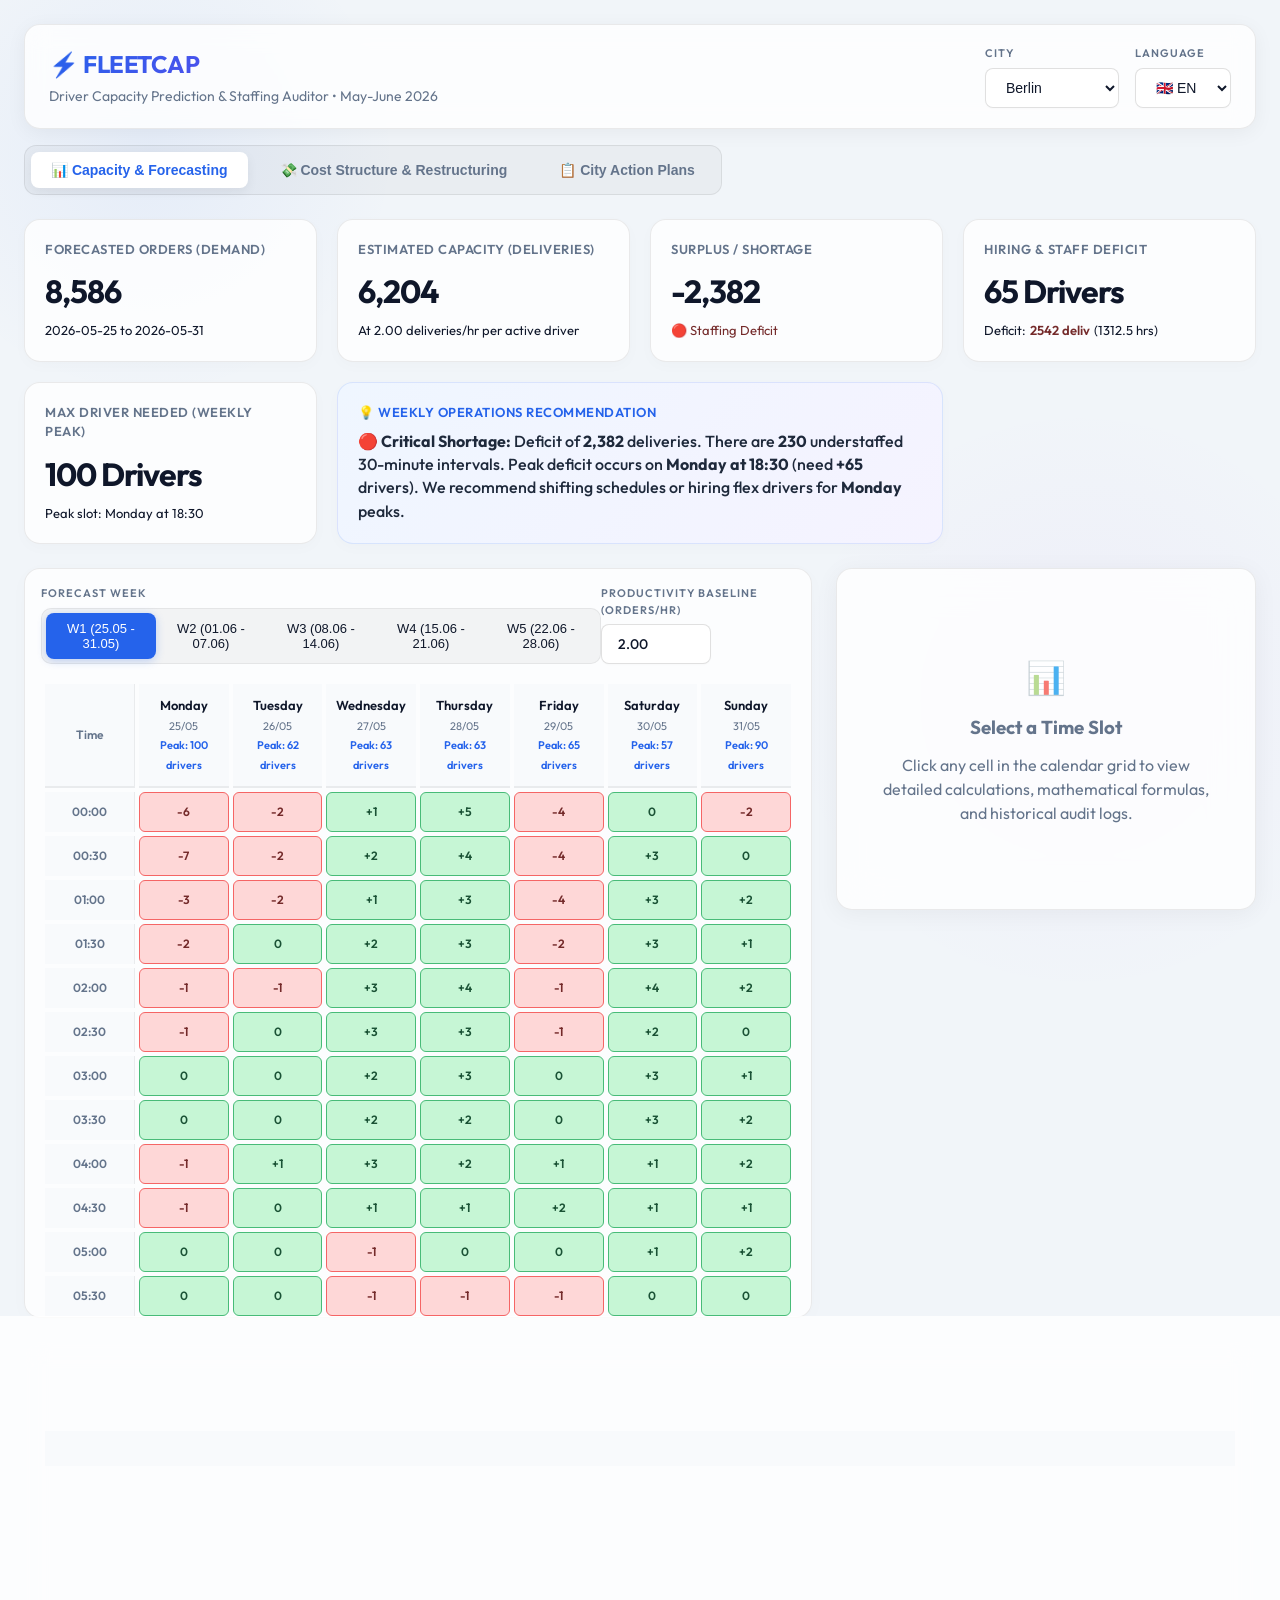
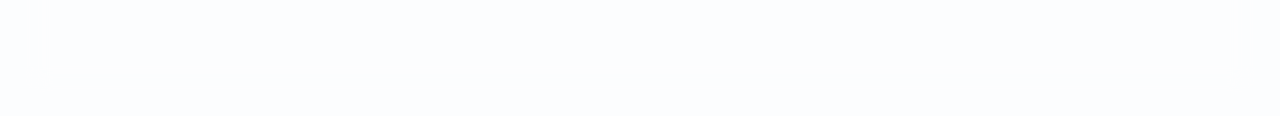
==== fleetcap.html @ 95c53f90 "Force bypass browser cache for dashboard_data.json in fleetcap" ====
<!DOCTYPE html>
<html lang="en">
<head>
  <meta charset="UTF-8">
  <meta name="viewport" content="width=device-width, initial-scale=1.0">
  <title>FLEETCAP: Driver Capacity & Cost Auditor</title>
  <!-- Google Fonts Outfit & JetBrains Mono for formulas -->
  <link rel="preconnect" href="https://fonts.googleapis.com">
  <link rel="preconnect" href="https://fonts.gstatic.com" crossorigin>
  <link href="https://fonts.googleapis.com/css2?family=JetBrains+Mono:wght@400;500&family=Outfit:wght@300;400;500;600;700&display=swap" rel="stylesheet">
  <style>
    :root {
      --bg-color: #f1f5f9;
      --card-bg: rgba(255, 255, 255, 0.8);
      --card-border: rgba(0, 0, 0, 0.08);
      --text-main: #0f172a;
      --text-muted: #64748b;
      
      /* Capacity Colors adapted for Light Mode */
      --color-green-bg: #c6f6d5;
      --color-green-border: #48bb78;
      --color-green-text: #1a5235;
      
      --color-red-bg: #fed7d7;
      --color-red-border: #f56565;
      --color-red-text: #742a2a;
      
      --accent-color: #2563eb;
      --accent-hover: #1d4ed8;
      
      --font-sans: 'Outfit', sans-serif;
      --font-mono: 'JetBrains Mono', monospace;
    }

    * {
      box-sizing: border-box;
      margin: 0;
      padding: 0;
    }

    body {
      background-color: var(--bg-color);
      color: var(--text-main);
      font-family: var(--font-sans);
      min-height: 100vh;
      overflow-x: hidden;
      padding: 24px;
      line-height: 1.5;
    }

    /* Background decorative gradients in light mode */
    .glow-bg {
      position: absolute;
      width: 500px;
      height: 500px;
      background: radial-gradient(circle, rgba(37, 99, 235, 0.06) 0%, rgba(241, 245, 249, 0) 70%);
      top: -100px;
      left: -100px;
      pointer-events: none;
      z-index: -1;
    }

    .glow-bg-right {
      position: absolute;
      width: 600px;
      height: 600px;
      background: radial-gradient(circle, rgba(147, 51, 234, 0.04) 0%, rgba(241, 245, 249, 0) 70%);
      bottom: -100px;
      right: -100px;
      pointer-events: none;
      z-index: -1;
    }

    header {
      background: var(--card-bg);
      border: 1px solid var(--card-border);
      backdrop-filter: blur(12px);
      padding: 20px 24px;
      border-radius: 16px;
      margin-bottom: 16px;
      display: flex;
      flex-wrap: wrap;
      justify-content: space-between;
      align-items: center;
      gap: 24px;
      box-shadow: 0 4px 20px rgba(0, 0, 0, 0.05);
    }

    .brand h1 {
      font-size: 24px;
      font-weight: 700;
      letter-spacing: -0.5px;
      background: linear-gradient(135deg, #2563eb 0%, #7c3aed 100%);
      -webkit-background-clip: text;
      -webkit-text-fill-color: transparent;
      display: flex;
      align-items: center;
      gap: 8px;
    }

    .brand p {
      font-size: 14px;
      color: var(--text-muted);
      margin-top: 4px;
    }

    .controls {
      display: flex;
      flex-wrap: wrap;
      align-items: center;
      gap: 16px;
    }

    .control-group {
      display: flex;
      flex-direction: column;
      gap: 6px;
    }

    .control-label {
      font-size: 11px;
      font-weight: 600;
      text-transform: uppercase;
      letter-spacing: 1px;
      color: var(--text-muted);
    }

    select, button, .toggle-container, input[type="number"] {
      background: #ffffff;
      border: 1px solid rgba(0, 0, 0, 0.12);
      color: var(--text-main);
      padding: 10px 16px;
      border-radius: 8px;
      font-size: 14px;
      font-weight: 500;
      cursor: pointer;
      outline: none;
      transition: all 0.2s ease;
      box-shadow: 0 1px 2px rgba(0, 0, 0, 0.02);
    }

    select:hover, select:focus {
      border-color: var(--accent-color);
      background: #fafafa;
    }

    /* Tab Bar styling */
    .tab-bar {
      display: flex;
      gap: 12px;
      margin-bottom: 24px;
      background: rgba(0, 0, 0, 0.03);
      padding: 6px;
      border-radius: 12px;
      border: 1px solid var(--card-border);
      width: fit-content;
    }

    .tab-btn {
      background: transparent;
      border: none;
      color: var(--text-muted);
      padding: 10px 20px;
      font-size: 14px;
      font-weight: 600;
      border-radius: 8px;
      cursor: pointer;
      transition: all 0.25s ease;
      box-shadow: none;
    }

    .tab-btn.active {
      background: #ffffff;
      color: var(--accent-color);
      box-shadow: 0 4px 12px rgba(0,0,0,0.06);
    }

    /* Warning Banner for Simulation */
    .banner {
      background: #fffbeb;
      border: 1px solid #f59e0b;
      color: #b45309;
      padding: 16px;
      border-radius: 12px;
      margin-bottom: 24px;
      display: none;
      align-items: center;
      gap: 12px;
      font-size: 14px;
      box-shadow: 0 2px 8px rgba(245, 158, 11, 0.05);
    }

    /* Tab Contents */
    .tab-content {
      display: none;
      animation: fadeIn 0.4s ease;
    }

    .tab-content.active {
      display: block;
    }

    @keyframes fadeIn {
      from { opacity: 0; transform: translateY(6px); }
      to { opacity: 1; transform: translateY(0); }
    }

    /* Metrics Grid */
    .metrics-grid {
      display: grid;
      grid-template-columns: repeat(auto-fit, minmax(240px, 1fr));
      gap: 20px;
      margin-bottom: 24px;
    }

    .metric-card {
      background: var(--card-bg);
      border: 1px solid var(--card-border);
      border-radius: 16px;
      padding: 20px;
      box-shadow: 0 4px 15px rgba(0, 0, 0, 0.02);
      transition: transform 0.2s ease, box-shadow 0.2s ease;
    }

    .metric-card:hover {
      transform: translateY(-2px);
      box-shadow: 0 6px 20px rgba(0, 0, 0, 0.04);
    }

    .metric-header {
      font-size: 13px;
      font-weight: 600;
      color: var(--text-muted);
      text-transform: uppercase;
      letter-spacing: 0.5px;
      margin-bottom: 8px;
    }

    .metric-value {
      font-size: 32px;
      font-weight: 700;
      letter-spacing: -1px;
    }

    .metric-sub {
      font-size: 13px;
      margin-top: 6px;
      display: flex;
      align-items: center;
      gap: 4px;
    }

    .metric-sub.positive { color: var(--color-green-text); }
    .metric-sub.negative { color: var(--color-red-text); }
    .metric-sub.warning { color: #d97706; }

    .progress-bar-container {
      width: 100%;
      height: 6px;
      background: rgba(0, 0, 0, 0.06);
      border-radius: 3px;
      margin-top: 10px;
      overflow: hidden;
    }

    .progress-bar {
      height: 100%;
      background: var(--accent-color);
      border-radius: 3px;
      width: 0%;
      transition: width 0.4s ease;
    }

    /* Recommendation Card styling */
    .recommendation-card {
      grid-column: span 2;
      background: linear-gradient(135deg, #eff6ff 0%, #f5f3ff 100%);
      border: 1px solid rgba(37, 99, 235, 0.12);
    }

    @media (max-width: 1024px) {
      .recommendation-card {
        grid-column: span 1;
      }
    }

    /* Dashboard Layout */
    .dashboard-container {
      display: flex;
      gap: 24px;
      position: relative;
    }

    .grid-container {
      flex: 1;
      background: var(--card-bg);
      border: 1px solid var(--card-border);
      border-radius: 16px;
      padding: 16px;
      box-shadow: 0 4px 20px rgba(0, 0, 0, 0.02);
      max-height: 750px;
      overflow: auto;
      position: relative;
    }

    table {
      width: 100%;
      border-collapse: separate;
      border-spacing: 4px;
      table-layout: fixed;
    }

    th {
      background: #f8fafc;
      color: var(--text-main);
      font-weight: 600;
      font-size: 13px;
      padding: 12px 6px;
      text-align: center;
      position: sticky;
      top: 0;
      z-index: 10;
      border-bottom: 2px solid rgba(0, 0, 0, 0.06);
    }

    th.time-header, td.time-cell {
      position: sticky;
      left: 0;
      background: #f8fafc;
      width: 90px;
      z-index: 5;
      text-align: center;
      font-weight: 600;
      font-size: 12px;
      color: var(--text-muted);
      border-right: 1px solid rgba(0, 0, 0, 0.06);
    }

    th.time-header {
      z-index: 11;
    }

    td {
      padding: 0;
      height: 40px;
    }

    .slot-cell {
      width: 100%;
      height: 100%;
      border-radius: 6px;
      display: flex;
      align-items: center;
      justify-content: center;
      font-size: 12px;
      font-weight: 600;
      cursor: pointer;
      transition: all 0.15s ease;
      border: 1px solid transparent;
      user-select: none;
    }

    .slot-cell.sufficient {
      background-color: var(--color-green-bg);
      border-color: var(--color-green-border);
      color: var(--color-green-text);
    }

    .slot-cell.insufficient {
      background-color: var(--color-red-bg);
      border-color: var(--color-red-border);
      color: var(--color-red-text);
    }

    .slot-cell:hover {
      filter: contrast(1.1) brightness(0.98);
      transform: scale(1.03);
      box-shadow: 0 4px 10px rgba(0, 0, 0, 0.06);
      z-index: 2;
    }

    .slot-cell.active-cell {
      border: 2px solid #0f172a !important;
      box-shadow: 0 0 12px rgba(15, 23, 42, 0.25);
    }

    /* Sliding Panel (Drawer) */
    .auditor-panel {
      width: 420px;
      background: var(--card-bg);
      border: 1px solid var(--card-border);
      backdrop-filter: blur(20px);
      border-radius: 16px;
      padding: 24px;
      box-shadow: 0 4px 25px rgba(0, 0, 0, 0.05);
      position: sticky;
      top: 0;
      height: fit-content;
      max-height: 750px;
      overflow-y: auto;
      display: flex;
      flex-direction: column;
      gap: 20px;
      transform: translateX(0);
      transition: all 0.3s cubic-bezier(0.16, 1, 0.3, 1);
    }

    .auditor-panel.closed {
      display: none;
    }

    .panel-header {
      display: flex;
      justify-content: space-between;
      align-items: center;
      border-bottom: 1px solid rgba(0, 0, 0, 0.08);
      padding-bottom: 16px;
    }

    .panel-header h2 {
      font-size: 18px;
      font-weight: 700;
    }

    .close-panel-btn {
      background: transparent;
      border: none;
      color: var(--text-muted);
      cursor: pointer;
      font-size: 20px;
      line-height: 1;
      padding: 4px;
      border-radius: 4px;
      transition: color 0.2s;
    }

    .close-panel-btn:hover {
      color: var(--text-main);
    }

    .panel-section-title {
      font-size: 11px;
      font-weight: 700;
      text-transform: uppercase;
      letter-spacing: 1px;
      color: var(--text-muted);
      margin-bottom: 10px;
    }

    .detail-row {
      display: flex;
      justify-content: space-between;
      padding: 8px 0;
      border-bottom: 1px dashed rgba(0, 0, 0, 0.06);
      font-size: 14px;
    }

    .detail-row:last-child {
      border-bottom: none;
    }

    .detail-label {
      color: var(--text-muted);
    }

    .detail-val {
      font-weight: 500;
    }

    .detail-val.highlight {
      font-weight: 600;
    }

    .detail-val.green { color: var(--color-green-text); }
    .detail-val.red { color: var(--color-red-text); }

    /* Math Box styling */
    .math-box {
      background: #f8fafc;
      border: 1px solid rgba(0, 0, 0, 0.08);
      border-radius: 10px;
      padding: 16px;
      font-family: var(--font-mono);
      font-size: 12px;
      line-height: 1.6;
      color: var(--text-main);
    }

    .math-formula {
      color: #0284c7;
      font-weight: 600;
      margin-bottom: 6px;
      border-bottom: 1px solid rgba(0, 0, 0, 0.08);
      padding-bottom: 4px;
    }

    .math-step {
      color: var(--text-muted);
      margin-top: 4px;
    }

    .math-result {
      color: #e11d48;
      font-weight: 600;
      margin-top: 8px;
    }

    .math-result.sufficient-result {
      color: #166534;
    }

    .explanation-box {
      font-size: 13.5px;
      background: rgba(37, 99, 235, 0.04);
      border-left: 3px solid var(--accent-color);
      padding: 12px;
      border-radius: 0 8px 8px 0;
      color: #1e293b;
    }

    .placeholder-panel {
      text-align: center;
      padding: 60px 20px;
      color: var(--text-muted);
      display: flex;
      flex-direction: column;
      align-items: center;
      gap: 12px;
    }

    .placeholder-icon {
      font-size: 32px;
      opacity: 0.7;
    }

    /* Week Selector Styling */
    .week-selector {
      display: flex;
      background: rgba(0, 0, 0, 0.04);
      padding: 4px;
      border-radius: 10px;
      border: 1px solid rgba(0, 0, 0, 0.06);
    }

    .week-btn {
      background: transparent;
      border: none;
      padding: 8px 14px;
      font-size: 13px;
      font-weight: 500;
      border-radius: 8px;
      box-shadow: none;
      transition: all 0.2s ease;
    }

    .week-btn.active {
      background: var(--accent-color);
      color: white;
      box-shadow: 0 2px 8px rgba(37, 99, 235, 0.25);
    }

    .week-btn:hover:not(.active) {
      background: rgba(0, 0, 0, 0.03);
    }

    /* COST TAB LAYOUT & STYLES */
    .cost-tab-layout {
      display: grid;
      grid-template-columns: 320px 1fr;
      gap: 24px;
      align-items: start;
    }

    .cost-sidebar {
      background: var(--card-bg);
      border: 1px solid var(--card-border);
      border-radius: 16px;
      padding: 24px;
      box-shadow: 0 4px 15px rgba(0,0,0,0.02);
      display: flex;
      flex-direction: column;
      gap: 20px;
    }

    .cost-main {
      display: flex;
      flex-direction: column;
      gap: 24px;
    }

    .sim-form-group {
      display: flex;
      flex-direction: column;
      gap: 8px;
    }

    .sim-form-group label {
      font-size: 12px;
      font-weight: 600;
      color: var(--text-muted);
      text-transform: uppercase;
      letter-spacing: 0.5px;
    }

    .sim-form-group select, .sim-form-group input {
      width: 100%;
    }

    /* Cost bars graphic styling */
    .cost-chart-container {
      background: var(--card-bg);
      border: 1px solid var(--card-border);
      border-radius: 16px;
      padding: 24px;
      box-shadow: 0 4px 15px rgba(0,0,0,0.02);
    }

    .cost-chart-title {
      font-size: 16px;
      font-weight: 700;
      margin-bottom: 20px;
      display: flex;
      justify-content: space-between;
      align-items: center;
    }

    .cost-bar-row {
      margin-bottom: 16px;
    }

    .cost-bar-row:last-child {
      margin-bottom: 0;
    }

    .cost-bar-labels {
      display: flex;
      justify-content: space-between;
      font-size: 13.5px;
      margin-bottom: 6px;
    }

    .cost-bar-name {
      font-weight: 600;
    }

    .cost-bar-val {
      font-family: var(--font-mono);
      font-weight: 500;
    }

    .cost-bar-track {
      height: 20px;
      background: rgba(0, 0, 0, 0.05);
      border-radius: 10px;
      overflow: hidden;
      position: relative;
    }

    .cost-bar-fill {
      height: 100%;
      border-radius: 10px;
      transition: width 0.6s cubic-bezier(0.16, 1, 0.3, 1);
    }

    .cost-bar-fill.compliant {
      background: linear-gradient(90deg, #48bb78 0%, #38a169 100%);
    }

    .cost-bar-fill.exceeds {
      background: linear-gradient(90deg, #f56565 0%, #e53e3e 100%);
    }

    .cost-limit-marker {
      position: absolute;
      top: 0;
      bottom: 0;
      width: 2px;
      background: #0f172a;
      z-index: 2;
    }

    .cost-limit-label {
      position: absolute;
      top: -18px;
      font-size: 10px;
      font-weight: 700;
      color: #0f172a;
      transform: translateX(-50%);
    }

    /* Restructuring checklist */
    .checklist-container {
      background: var(--card-bg);
      border: 1px solid var(--card-border);
      border-radius: 16px;
      padding: 24px;
      box-shadow: 0 4px 15px rgba(0,0,0,0.02);
    }

    .checklist-title {
      font-size: 16px;
      font-weight: 700;
      margin-bottom: 16px;
    }

    .checklist-item {
      display: flex;
      align-items: flex-start;
      gap: 12px;
      margin-bottom: 12px;
      font-size: 14px;
    }

    .checklist-item:last-child {
      margin-bottom: 0;
    }

    .checklist-checkbox {
      margin-top: 4px;
      min-width: 16px;
      min-height: 16px;
      accent-color: var(--accent-color);
    }

    .checklist-text {
      color: #1e293b;
    }

    /* Hierarchy Table in Cost view */
    .hierarchy-card {
      background: var(--card-bg);
      border: 1px solid var(--card-border);
      border-radius: 16px;
      padding: 24px;
      box-shadow: 0 4px 15px rgba(0,0,0,0.02);
    }

    .hierarchy-table {
      width: 100%;
      border-spacing: 0;
      margin-top: 12px;
    }

    .hierarchy-table th {
      text-align: left;
      padding: 8px 12px;
      font-size: 11px;
      text-transform: uppercase;
      letter-spacing: 0.5px;
    }

    .hierarchy-table td {
      padding: 10px 12px;
      font-size: 13.5px;
      border-bottom: 1px solid rgba(0,0,0,0.05);
      height: auto;
    }

    .hierarchy-table tr:last-child td {
      border-bottom: none;
    }

    .status-badge {
      display: inline-block;
      padding: 2px 8px;
      border-radius: 4px;
      font-size: 11px;
      font-weight: 600;
    }

    .status-badge.green {
      background: #c6f6d5;
      color: #1a5235;
    }

    .status-badge.red {
      background: #fed7d7;
      color: #742a2a;
    }

    .status-badge.orange {
      background: #feebc8;
      color: #744210;
    }

    /* Scrollbar */
    ::-webkit-scrollbar {
      width: 8px;
      height: 8px;
    }

    ::-webkit-scrollbar-track {
      background: var(--bg-color);
    }

    ::-webkit-scrollbar-thumb {
      background: rgba(0, 0, 0, 0.12);
      border-radius: 4px;
    }

    ::-webkit-scrollbar-thumb:hover {
      background: rgba(0, 0, 0, 0.2);
    }

    .sim-input-row {
      display: flex;
      justify-content: space-between;
      align-items: center;
      gap: 8px;
      margin-top: 6px;
    }
    .sim-input-row span {
      font-size: 13px;
      color: var(--text-muted);
      font-weight: 500;
    }
    .sim-input-row input[type="number"] {
      background: #ffffff;
      border: 1px solid rgba(0, 0, 0, 0.12);
      color: var(--text-main);
      padding: 6px 10px;
      border-radius: 6px;
      font-size: 13px;
      font-weight: 500;
      outline: none;
      box-shadow: 0 1px 2px rgba(0, 0, 0, 0.02);
      transition: border-color 0.2s ease;
      width: 80px;
      text-align: right;
    }
    .sim-input-row input[type="number"]:focus {
      border-color: var(--accent-color);
    }
  </style>
</head>
<body>
  <div class="glow-bg"></div>
  <div class="glow-bg-right"></div>

  <header>
    <div class="brand">
      <h1>⚡ FLEETCAP</h1>
      <p id="app-subtitle">Driver Capacity Prediction & Staffing Auditor • May-June 2026</p>
    </div>
    <div class="controls">
      <div class="control-group">
        <span class="control-label" id="label-city">City</span>
        <select id="city-selector">
          <!-- Dynamically populated -->
        </select>
      </div>

      <div class="control-group">
        <span class="control-label" id="lang-label">Language</span>
        <select id="lang-selector">
          <option value="en" selected>🇬🇧 EN</option>
          <option value="ro">🇷🇴 RO</option>
        </select>
      </div>
    </div>
  </header>

  <!-- Warning Banner -->
  <div class="banner" id="forecast-warning-banner">
    <span style="font-size: 20px;">⚠️</span>
    <div id="banner-text">Warning Text</div>
  </div>

  <!-- Tab selector bar -->
  <div class="tab-bar">
    <button class="tab-btn active" id="tab-forecast-btn" onclick="switchTab('forecast')">📊 Capacity & Forecasting</button>
    <button class="tab-btn" id="tab-cost-btn" onclick="switchTab('cost')">💸 Cost Structure & Restructuring</button>
    <button class="tab-btn" id="tab-plans-btn" onclick="switchTab('plans')">📋 City Action Plans</button>
  </div>

  <!-- TAB 1: FORECAST & CAPACITY -->
  <div class="tab-content active" id="tab-forecast-content">
    <!-- Summary Cards -->
    <div class="metrics-grid">
      <div class="metric-card">
        <div class="metric-header" id="metric-header-demand">Forecasted Orders (Demand)</div>
        <div class="metric-value" id="stat-forecast-demand">0</div>
        <div class="metric-sub" id="stat-forecast-date-range">dates</div>
      </div>

      <div class="metric-card">
        <div class="metric-header" id="metric-header-capacity">Estimated Capacity (Deliveries)</div>
        <div class="metric-value" id="stat-estimated-capacity">0</div>
        <div class="metric-sub" id="stat-productivity-rate">Rate info</div>
      </div>

      <div class="metric-card">
        <div class="metric-header" id="metric-header-surplus">Surplus / Shortage</div>
        <div class="metric-value" id="stat-net-surplus">0</div>
        <div class="metric-sub" id="stat-net-surplus-status">Status</div>
      </div>

      <div class="metric-card">
        <div class="metric-header" id="metric-header-hiring">Hiring & Staff Deficit</div>
        <div class="metric-value" id="stat-hiring-deficit">0 Drivers</div>
        <div class="metric-sub" id="stat-hiring-sub">0 deliveries deficit</div>
      </div>

      <div class="metric-card">
        <div class="metric-header" id="metric-header-peak">Max Driver Needed (Weekly Peak)</div>
        <div class="metric-value" id="stat-max-drivers">0 Drivers</div>
        <div class="metric-sub" id="stat-max-drivers-time">Peak slot info</div>
      </div>

      <div class="metric-card recommendation-card">
        <div class="metric-header" id="metric-header-rec" style="color: #2563eb;">💡 Weekly Operations Recommendation</div>
        <div class="metric-value" style="font-size: 16px; font-weight: 500; letter-spacing: 0; line-height: 1.45; margin-top: 8px; color: #1e293b;" id="stat-staffing-rec">
          Calculating recommendation...
        </div>
      </div>
    </div>

    <!-- Calendar Table and Auditor Panel -->
    <div class="dashboard-container">
      <div class="grid-container">
        <!-- Sub-controls inside the card -->
        <div style="display: flex; justify-content: space-between; align-items: center; margin-bottom: 16px;">
          <div class="control-group">
            <span class="control-label" id="label-week">Forecast Week</span>
            <div class="week-selector" id="week-selector">
              <!-- Dynamically populated -->
            </div>
          </div>
          <div class="control-group">
            <span class="control-label" id="label-productivity">Productivity Baseline (orders/hr)</span>
            <input type="number" id="productivity-input" value="2.00" step="0.05" min="0.1" max="10.0" style="width: 110px; font-family: inherit;">
          </div>
        </div>

        <table id="calendar-grid">
          <thead>
            <tr id="grid-header-row"></tr>
          </thead>
          <tbody id="grid-body"></tbody>
        </table>
      </div>

      <!-- Auditing Side-Drawer Panel -->
      <div class="auditor-panel" id="auditor-panel">
        <!-- Default state -->
        <div class="placeholder-panel" id="panel-placeholder">
          <div class="placeholder-icon">📊</div>
          <h3>Select a Time Slot</h3>
          <p>Click any cell in the calendar grid to view detailed calculations, mathematical formulas, and historical audit logs.</p>
        </div>

        <!-- Detail contents -->
        <div class="panel-content" id="panel-content" style="display: none;">
          <div class="panel-header">
            <div>
              <h2 id="panel-title-time">Slot Details</h2>
              <span id="panel-title-date" style="font-size: 13px; color: var(--text-muted);">Monday, June 01</span>
            </div>
            <button class="close-panel-btn" id="close-panel-btn">×</button>
          </div>

          <div>
            <div class="panel-section-title" id="panel-sec-metrics">Operational metrics</div>
            <div class="detail-row">
              <span class="detail-label" id="label-val-demand">Forecasted Demand (June)</span>
              <span class="detail-val highlight" id="panel-val-demand">0</span>
            </div>
            <div class="detail-row">
              <span class="detail-label" id="label-val-historical">Historical Completions (May)</span>
              <span class="detail-val" id="panel-val-historical-completions">0</span>
            </div>
            <div class="detail-row">
              <span class="detail-label" id="label-val-active">Estimated Active Drivers</span>
              <span class="detail-val highlight" id="panel-val-active-drivers">0</span>
            </div>
            <div class="detail-row">
              <span class="detail-label" id="label-val-capacity">Total Delivery Capacity</span>
              <span class="detail-val" id="panel-val-capacity">0</span>
            </div>
            <div class="detail-row">
              <span class="detail-label" id="label-val-balance">Capacity Net Balance</span>
              <span class="detail-val highlight" id="panel-val-balance">0</span>
            </div>
            <div class="detail-row">
              <span class="detail-label" id="label-val-drivers-needed">Drivers Needed</span>
              <span class="detail-val" id="panel-val-drivers-needed">0</span>
            </div>
            <div class="detail-row">
              <span class="detail-label" id="label-val-utilization">Capacity Utilization</span>
              <span class="detail-val highlight" id="panel-val-utilization">0%</span>
            </div>
          </div>

          <div>
            <div class="panel-section-title" id="panel-sec-math">Mathematical audit path</div>
            <div class="math-box" id="panel-math-box"></div>
          </div>

          <div>
            <div class="panel-section-title" id="panel-sec-explanation">Explanation</div>
            <div class="explanation-box" id="panel-explanation-text"></div>
          </div>
        </div>
      </div>
    </div>

    <!-- Weekly Hiring Plan Card -->
    <div class="hierarchy-card" id="weekly-hiring-plan-card" style="margin-top: 24px; background: var(--card-bg); border: 1px solid var(--card-border); backdrop-filter: blur(12px); border-radius: 16px; padding: 20px; box-shadow: 0 4px 20px rgba(0, 0, 0, 0.05);">
      <div class="checklist-title" id="forecast-lbl-hiring-plan-title" style="margin-bottom: 8px;">Weekly Hiring Plan & Deficit Coverage (June 2026)</div>
      <div style="font-size: 13.5px; color: var(--text-muted); margin-bottom: 16px; line-height: 1.5;" id="forecast-lbl-hiring-plan-sub">
        The following table shows the exact number of concurrent drivers needed in addition to the historical capacity to cover 100% of forecast peaks for each week.
      </div>
      <table class="hierarchy-table">
        <thead>
          <tr>
            <th id="forecast-th-hp-week" style="text-align: left; padding: 8px 12px; width: 120px;">Week</th>
            <th id="forecast-th-hp-dates" style="text-align: left; padding: 8px 12px; width: 220px;">Date Range</th>
            <th id="forecast-th-hp-peak" style="text-align: center; padding: 8px 12px; width: 180px;">Peak Drivers Needed</th>
            <th id="forecast-th-hp-contract" style="text-align: left; padding: 8px 12px;">Target Contract Type</th>
          </tr>
        </thead>
        <tbody id="forecast-hiring-plan-body">
          <!-- Dynamically populated in JS -->
        </tbody>
      </table>
    </div>
  </div>

  <!-- TAB 2: COST & RESTRICTURING -->
  <div class="tab-content" id="tab-cost-content">
    <!-- Analysis Scope Toggle -->
    <div style="display: flex; gap: 12px; margin-bottom: 16px; background: var(--card-bg); border: 1px solid var(--card-border); padding: 10px 16px; border-radius: 12px; align-items: center; box-shadow: 0 2px 12px rgba(0,0,0,0.03);">
      <span style="font-weight: 600; font-size: 13.5px;" id="cost-lbl-view-scope">Simulation Scope:</span>
      <div style="display: flex; gap: 8px; background: rgba(0,0,0,0.04); padding: 4px; border-radius: 8px;">
        <button id="scope-btn-city" class="active" onclick="setScope('city')" style="border: none; background: var(--accent-color); color: white; padding: 6px 16px; border-radius: 6px; font-size: 12.5px; font-weight: 600; cursor: pointer; transition: all 0.2s;">City Level</button>
        <button id="scope-btn-global" onclick="setScope('global')" style="border: none; background: transparent; color: var(--text-muted); padding: 6px 16px; border-radius: 6px; font-size: 12.5px; font-weight: 600; cursor: pointer; transition: all 0.2s;">Global Fleet</button>
      </div>
    </div>

    <div class="cost-tab-layout">
      <!-- Sidebar Control Panel -->
      <div class="cost-sidebar">
        <div class="panel-section-title" id="cost-label-controls">Simulation controls</div>
        
        <div class="sim-form-group">
          <label id="cost-label-policy">Mileage Capping Policy</label>
          <select id="cost-policy-selector" onchange="runCostSimulation()">
            <option value="standard" selected>Standard (Pay all Km)</option>
            <option value="policy-a">Plan A (No Km in Red)</option>
            <option value="policy-b">Plan B (Cap Km to Margin)</option>
          </select>
          <div id="policy-explanation-text" class="explanation-box" style="margin-top: 8px; font-size: 12.5px; border-left-color: #f59e0b; background: rgba(245, 158, 11, 0.04); display: none;"></div>
        </div>

        <div class="sim-form-group">
          <label id="cost-label-commission">Revenue Share Model</label>
          <select id="cost-commission-selector" onchange="runCostSimulation()">
            <option value="flat-8" selected>Flat Percentage Share</option>
            <option value="tiered">Progressive Tiers</option>
          </select>
          
          <div id="flat-inputs-container" style="margin-top: 8px;">
            <div class="sim-input-row">
              <span id="lbl-flat-share">Flat Share %</span>
              <input type="number" id="input-flat-rate" value="8.0" step="0.5" min="0.0" max="100.0" oninput="runCostSimulation()">
            </div>
          </div>
          
          <div id="progressive-inputs-container" style="margin-top: 8px; display: none;">
            <div class="sim-input-row">
              <span id="lbl-prog-t1">Umsatz &lt; 500 EUR</span>
              <input type="number" id="input-prog-t1" value="8.0" step="0.5" min="0.0" max="100.0" oninput="runCostSimulation()">
            </div>
            <div class="sim-input-row">
              <span id="lbl-prog-t2">Umsatz 500-1500 EUR</span>
              <input type="number" id="input-prog-t2" value="10.0" step="0.5" min="0.0" max="100.0" oninput="runCostSimulation()">
            </div>
            <div class="sim-input-row">
              <span id="lbl-prog-t3">Umsatz 1500-3000 EUR</span>
              <input type="number" id="input-prog-t3" value="12.0" step="0.5" min="0.0" max="100.0" oninput="runCostSimulation()">
            </div>
            <div class="sim-input-row">
              <span id="lbl-prog-t4">Umsatz 3000-5000 EUR</span>
              <input type="number" id="input-prog-t4" value="14.0" step="0.5" min="0.0" max="100.0" oninput="runCostSimulation()">
            </div>
            <div class="sim-input-row">
              <span id="lbl-prog-t5">Umsatz 5000-8000 EUR</span>
              <input type="number" id="input-prog-t5" value="15.0" step="0.5" min="0.0" max="100.0" oninput="runCostSimulation()">
            </div>
            <div class="sim-input-row">
              <span id="lbl-prog-t6">Umsatz &gt; 8000 EUR</span>
              <input type="number" id="input-prog-t6" value="16.0" step="0.5" min="0.0" max="100.0" oninput="runCostSimulation()">
            </div>
          </div>
        </div>

        <hr style="border: 1px solid rgba(0,0,0,0.06);">

        <div class="panel-section-title" id="cost-label-summary">City aggregates</div>
        
        <div class="detail-row">
          <span class="detail-label" id="cost-lbl-hours">Total Active Hours</span>
          <span class="detail-val" id="cost-val-hours">0 h</span>
        </div>
        <div class="detail-row">
          <span class="detail-label" id="cost-lbl-tph">Average Trips/Hr</span>
          <span class="detail-val" id="cost-val-tph">0.00</span>
        </div>
        <div class="detail-row">
          <span class="detail-label" id="cost-lbl-kph">Average Km/Hr</span>
          <span class="detail-val" id="cost-val-kph">0.00</span>
        </div>
      </div>

      <!-- Main Cost Analytics -->
      <div class="cost-main">
        <!-- KPI Cards Grid -->
        <div class="metrics-grid" style="margin-bottom: 0;">
          <div class="metric-card">
            <div class="metric-header" id="cost-lbl-avg-cost">Avg Cost per Employee/Hour</div>
            <div class="metric-value" id="cost-val-avg-cost">0.00 EUR</div>
            <div class="metric-sub" id="cost-val-avg-cost-status">Status</div>
          </div>
          
          <div class="metric-card">
            <div class="metric-header" id="cost-lbl-target">Restructuring Target</div>
            <div class="metric-value" style="color: #2563eb;">22.50 EUR</div>
            <div class="metric-sub" id="cost-lbl-target-sub">Maximum limit/hour</div>
          </div>

          <div class="metric-card" style="background: linear-gradient(135deg, #f0fdf4 0%, #f0fdf4 100%); border-color: rgba(72,187,120,0.15); display: flex; flex-direction: column; justify-content: space-between; min-height: 160px;">
            <div>
              <div class="metric-header" id="cost-lbl-profit">Simulated Net Margin (Capped)</div>
              <div class="metric-value" id="cost-val-profit" style="color: #166534; font-size: 24px; margin-bottom: 8px;">0.00 EUR</div>
            </div>
            
            <div id="cost-val-savings" style="display: none;"></div>

            <div class="sim-details-grid" style="display: grid; grid-template-columns: repeat(2, 1fr); gap: 6px; border-top: 1px solid rgba(0,0,0,0.06); padding-top: 8px; margin-top: auto;">
              <div class="sim-sub-item">
                <span class="sim-sub-label" id="lbl-sim-sub-paid" style="font-size: 10px; color: var(--text-muted); display: block; text-transform: uppercase; font-weight: 600; text-align: left;">Mileage Paid</span>
                <span class="sim-sub-val" id="val-sim-sub-paid" style="font-size: 12px; font-weight: 700; color: var(--text-main); display: block; text-align: left; margin-top: 2px;">0 EUR</span>
              </div>
              <div class="sim-sub-item">
                <span class="sim-sub-label" id="lbl-sim-sub-rev" style="font-size: 10px; color: var(--text-muted); display: block; text-transform: uppercase; font-weight: 600; text-align: left;">Revenue Margin</span>
                <span class="sim-sub-val" id="val-sim-sub-rev" style="font-size: 12px; font-weight: 700; color: var(--text-main); display: block; text-align: left; margin-top: 2px;">0 EUR</span>
              </div>
              <div class="sim-sub-item" style="grid-column: span 2; display: flex; justify-content: space-between; align-items: center; background: rgba(37,99,235,0.06); padding: 4px 8px; border-radius: 4px; margin-top: 6px;">
                <span class="sim-sub-label" id="lbl-sim-sub-savings" style="font-size: 11px; font-weight: 600; color: var(--accent-color);">Mileage Savings</span>
                <span class="sim-sub-val" id="val-sim-sub-savings" style="font-size: 11px; font-weight: 700; color: var(--accent-color);">0 EUR</span>
              </div>
            </div>
          </div>
        </div>

        <!-- Cost Bars Visual Chart -->
        <div class="cost-chart-container">
          <div class="cost-chart-title">
            <span id="cost-lbl-chart-title">Contract & Vehicle Cost per Hour Comparison</span>
            <span style="font-size: 12px; font-weight: 500; color: var(--text-muted);" id="cost-lbl-limit-info">Target: ≤ 22.50 EUR (Solid Line)</span>
          </div>
          <div id="cost-bars-list">
            <!-- Dynamically populated -->
          </div>
        </div>

        <!-- Restructuring Plan specific to City -->
        <div class="checklist-container">
          <div class="checklist-title" id="cost-lbl-plan-title">Fleet Restructuring Action Plan</div>
          <div id="cost-action-list">
            <!-- Dynamically populated -->
          </div>
        </div>

        <!-- Active Fleet Contract Breakdown (May 2026) -->
        <div class="hierarchy-card" id="active-fleet-breakdown-card">
          <div style="display: flex; justify-content: space-between; align-items: center; margin-bottom: 16px; flex-wrap: wrap; gap: 12px;">
            <div class="checklist-title" id="cost-lbl-breakdown-title" style="margin-bottom: 0;">Active Fleet Contract Breakdown (May 2026)</div>
            <div style="display: flex; gap: 8px; background: rgba(0,0,0,0.04); padding: 4px; border-radius: 8px;" class="toggle-container">
              <button id="btn-breakdown-city" class="toggle-btn active" onclick="changeBreakdownView('city')" style="border: none; background: var(--accent-color); color: white; padding: 4px 12px; border-radius: 6px; font-size: 12px; font-weight: 600; cursor: pointer; transition: all 0.2s;">Current City</button>
              <button id="btn-breakdown-global" class="toggle-btn" onclick="changeBreakdownView('global')" style="border: none; background: transparent; color: var(--text-muted); padding: 4px 12px; border-radius: 6px; font-size: 12px; font-weight: 600; cursor: pointer; transition: all 0.2s;">Global Fleet</button>
            </div>
          </div>
          <div id="cost-lbl-breakdown-sub" style="font-size: 13.5px; color: var(--text-muted); margin-bottom: 16px; line-height: 1.5;">
            Globally, the fleet consists of <strong>1,312</strong> active couriers in May, of which <strong>1,227 (93.8%)</strong> work under non-compliant contracts (Teilzeit and Minijob).
          </div>
          <table class="hierarchy-table">
            <thead>
              <tr>
                <th id="cost-th-brk-contract" style="text-align: left; padding: 8px 12px;">Contract type</th>
                <th id="cost-th-brk-vehicle" style="text-align: left; padding: 8px 12px;">Vehicle</th>
                <th id="cost-th-brk-count" style="text-align: left; padding: 8px 12px;">Active Couriers</th>
                <th id="cost-th-brk-pct" style="text-align: left; padding: 8px 12px;">Share of Fleet</th>
                <th id="cost-th-brk-status" style="text-align: left; padding: 8px 12px;">Compliance Status</th>
                <th id="cost-th-brk-action" style="text-align: left; padding: 8px 12px;">Operational Action</th>
              </tr>
            </thead>
            <tbody id="cost-breakdown-body">
              <!-- Filled in JS -->
            </tbody>
          </table>
        </div>

        <!-- Hierarchy of Rationality -->
        <div class="hierarchy-card">
          <div class="checklist-title" id="cost-lbl-hierarchy-title">Hierarchy of Hiring Rationality</div>
          <table class="hierarchy-table">
            <thead>
              <tr>
                <th style="width: 50px;">Poz</th>
                <th id="cost-th-contract">Contract type</th>
                <th id="cost-th-vehicle">Vehicle</th>
                <th id="cost-th-tax">Tax Rate</th>
                <th id="cost-th-est-cost">Est. Cost/Hour</th>
                <th id="cost-th-status">Status (Cap 22.50)</th>
              </tr>
            </thead>
            <tbody id="cost-hierarchy-body">
              <!-- Filled in JS -->
            </tbody>
          </table>
        </div>
      </div>
    </div>
  </div>

  <!-- TAB 3: CITY ACTION PLANS -->
  <div class="tab-content" id="tab-plans-content">
    <!-- Row 1: Financial Impact & Summer Recruitment Timeline -->
    <div style="display: flex; flex-direction: column; gap: 24px; margin-bottom: 24px;">
      <!-- Financial Impact Card -->
      <div class="metric-card" style="background: var(--card-bg); border: 1px solid var(--card-border); border-radius: 16px; padding: 24px; box-shadow: 0 4px 20px rgba(0, 0, 0, 0.05); display: flex; flex-direction: column; gap: 16px;">
        <div style="display: flex; justify-content: space-between; align-items: center; border-bottom: 2px solid var(--accent-color); padding-bottom: 8px;">
          <div class="checklist-title" id="plans-lbl-financial-title" style="margin-bottom: 0; font-size: 18px; font-weight: 700; color: var(--text-main);">💰 Financial Restructuring Target & Impact</div>
          <div style="font-size: 13px; font-weight: 700; background: var(--color-green-bg); color: var(--color-green-text); padding: 4px 12px; border-radius: 20px; border: 1px solid var(--color-green-border);" id="plans-lbl-savings-target">Target: ≤ 22.50 EUR/h (Limit)</div>
        </div>
        
        <div style="display: grid; grid-template-columns: 1.5fr 1fr; gap: 24px; align-items: center;">
          <!-- Visual Target Bar & Stats -->
          <div style="display: flex; flex-direction: column; gap: 12px;">
            <div style="display: flex; justify-content: space-between; font-size: 13px; font-weight: 600;">
              <span>Current Avg Cost: <span id="plans-val-current-cost-label" style="color: var(--color-red-text); font-weight: 700;">0.00 EUR/h</span></span>
              <span>Target Limit: <span style="color: var(--color-green-text); font-weight: 700;">22.50 EUR/h</span></span>
            </div>
            <!-- Progress Bar -->
            <div style="height: 14px; background: var(--color-red-bg); border-radius: 7px; position: relative; border: 1px solid var(--color-red-border); overflow: hidden; display: flex;">
              <div id="plans-bar-cost-fill" style="height: 100%; background: var(--color-green-border); border-radius: 6px; width: 80%; transition: width 0.4s ease;"></div>
            </div>
            <div id="plans-lbl-cost-overflow" style="font-size: 12px; font-weight: 700; color: var(--color-red-text); text-align: right; margin-top: -4px;">+0.00 EUR/h above limit</div>

            <!-- Performance Stats Grid -->
            <div style="display: grid; grid-template-columns: repeat(3, 1fr); gap: 12px; margin-top: 8px;">
              <div style="background: rgba(0,0,0,0.015); padding: 8px 12px; border-radius: 8px; border: 1px solid var(--card-border);">
                <div style="font-size: 11px; color: var(--text-muted); font-weight: 600;" id="plans-lbl-active-hours">Total Active Hours</div>
                <div id="plans-val-active-hours" style="font-size: 16px; font-weight: 700; color: var(--text-main); margin-top: 2px;">0 h</div>
              </div>
              <div style="background: rgba(0,0,0,0.015); padding: 8px 12px; border-radius: 8px; border: 1px solid var(--card-border);">
                <div style="font-size: 11px; color: var(--text-muted); font-weight: 600;" id="plans-lbl-tph">Average Trips/Hr</div>
                <div id="plans-val-tph" style="font-size: 16px; font-weight: 700; color: var(--text-main); margin-top: 2px;">0.00</div>
              </div>
              <div style="background: rgba(0,0,0,0.015); padding: 8px 12px; border-radius: 8px; border: 1px solid var(--card-border);">
                <div style="font-size: 11px; color: var(--text-muted); font-weight: 600;" id="plans-lbl-kph">Average Km/Hr</div>
                <div id="plans-val-kph" style="font-size: 16px; font-weight: 700; color: var(--text-main); margin-top: 2px;">0.00 km/h</div>
              </div>
            </div>
          </div>

          <!-- Monthly Savings Banner -->
          <div style="background: linear-gradient(135deg, #10b981, #059669); border-radius: 12px; padding: 20px; display: flex; flex-direction: column; justify-content: center; align-items: center; text-align: center; color: white; box-shadow: 0 4px 15px rgba(16, 185, 129, 0.2); height: 100%;">
            <div style="font-size: 13px; font-weight: 600; text-transform: uppercase; letter-spacing: 0.5px; opacity: 0.95;" id="plans-lbl-savings">Estimated Monthly Savings</div>
            <div id="plans-val-savings-amt" style="font-size: 32px; font-weight: 800; margin-top: 6px; text-shadow: 0 2px 4px rgba(0,0,0,0.1);">+0 EUR</div>
            <div style="font-size: 11px; opacity: 0.85; margin-top: 4px;" id="plans-lbl-savings-desc">if ≤ 22.50 EUR/h target is met</div>
          </div>
        </div>
      </div>

      <!-- Weekly Recruitment & Hiring Targets -->
      <div class="metric-card" style="background: var(--card-bg); border: 1px solid var(--card-border); border-radius: 16px; padding: 24px; box-shadow: 0 4px 20px rgba(0, 0, 0, 0.05);">
        <div class="checklist-title" id="plans-lbl-recruitment-title" style="margin-bottom: 6px; font-size: 18px; font-weight: 700; color: var(--text-main); border-bottom: 2px solid var(--accent-color); padding-bottom: 8px;">📈 Summer Recruitment & Weekly Hiring Targets (June 2026)</div>
        <div style="font-size: 13px; color: var(--text-muted); margin-bottom: 16px;" id="plans-lbl-recruitment-sub">The required concurrent couriers to hire to cover peak shortages:</div>
        
        <div style="display: grid; grid-template-columns: repeat(5, 1fr); gap: 16px;" id="plans-timeline-grid">
          <!-- 5 Week Cards populated dynamically in JS -->
        </div>

        <!-- Non-Additive Hiring Explanation Note -->
        <div style="background: rgba(33, 150, 243, 0.05); border: 1px solid rgba(33, 150, 243, 0.2); border-radius: 12px; padding: 16px; margin-top: 16px; display: flex; gap: 12px; align-items: flex-start;">
          <span style="font-size: 20px; line-height: 1;">💡</span>
          <div style="font-size: 13.5px; line-height: 1.5; color: var(--text-main);">
            <strong style="display: block; margin-bottom: 4px; color: #1e88e5;" id="plans-lbl-note-title">How to read these hiring targets (Non-Additive):</strong>
            <span id="plans-lbl-note-body" style="color: var(--text-muted);">These targets represent the absolute peak concurrent deficit. They are <strong>cumulative, not additive</strong>. For example, if Week 1 requires +65 couriers and Week 2 requires +100 couriers, you do <strong>not</strong> hire 165. You hire 65 in Week 1, and then hire 35 more in Week 2 to reach the target of 100 active couriers.</span>
          </div>
        </div>
      </div>
    </div>

    <!-- Row 2: Contract Structure Mix & Action Checklist -->
    <div class="cost-tab-layout">
      <!-- Left Column: Sidebar -->
      <div style="flex: 1; display: flex; flex-direction: column; gap: 24px;">
        <div class="metric-card" style="background: var(--card-bg); border: 1px solid var(--card-border); border-radius: 16px; padding: 24px; box-shadow: 0 4px 20px rgba(0, 0, 0, 0.05); display: flex; flex-direction: column;">
          <div class="checklist-title" id="plans-lbl-mix-title" style="margin-bottom: 16px; font-size: 18px; font-weight: 700; color: var(--text-main); border-bottom: 2px solid var(--accent-color); padding-bottom: 8px;">🚗 Current Contract & Vehicle Structure</div>
          <div id="plans-mix-list" style="display: flex; flex-direction: column; gap: 12px;">
            <!-- Filled dynamically in JS -->
          </div>
        </div>
      </div>

      <!-- Right Column: Action Plan & Reductions -->
      <div style="flex: 1.2; display: flex; flex-direction: column; gap: 24px;">
        
        <div class="metric-card" style="background: var(--card-bg); border: 1px solid var(--card-border); border-radius: 16px; padding: 24px; box-shadow: 0 4px 20px rgba(0, 0, 0, 0.05);">
          <div class="checklist-title" id="plans-lbl-steps-title" style="margin-bottom: 16px; font-size: 18px; font-weight: 700; color: var(--text-main); border-bottom: 2px solid var(--accent-color); padding-bottom: 8px;">🛠️ Restructuring Action Plan ("What to do & How to fix it")</div>
          <div style="margin-bottom: 16px; font-size: 13.5px; color: var(--text-muted); line-height: 1.5;" id="plans-lbl-steps-subtitle">
            Follow the checklist below to optimize the fleet capacity, eliminate non-compliant contract models, and achieve the target hourly cost of ≤ 22.50 EUR/hour.
          </div>
          <div class="checklist-container" id="plans-steps-container" style="border: none; padding: 0; background: transparent; display: flex; flex-direction: column; gap: 16px;">
            <!-- Filled dynamically in JS -->
          </div>
        </div>

        <!-- Actionable Reductions (Moved to Right Column so it's wide and directly below Action Plan) -->
        <div class="metric-card" style="background: var(--card-bg); border: 1px solid var(--color-red-border); border-radius: 16px; padding: 24px; box-shadow: 0 4px 20px rgba(220, 38, 38, 0.1); border-left: 6px solid var(--color-red-border);">
          <div class="checklist-title" id="plans-lbl-reductions-title" style="margin-bottom: 12px; font-size: 22px; font-weight: 800; color: var(--color-red-text); border-bottom: 2px solid rgba(220, 38, 38, 0.2); padding-bottom: 8px;">🛑 Actionable Courier Reductions & Transitions</div>
          <div style="font-size: 15px; color: var(--text-muted); margin-bottom: 24px;" id="plans-lbl-reductions-sub">
            Dismiss inefficient contracts and transition drivers to E-bikes to achieve cost compliance.
          </div>
          <div id="plans-reductions-list" style="display: grid; grid-template-columns: repeat(auto-fit, minmax(300px, 1fr)); gap: 16px;">
            <!-- Filled dynamically in JS -->
          </div>
        </div>

      </div>
    </div>

  <script>
    const CITY_PLANS = {
  
  "Saarbrücken": {
    "hours": 120.0,
    "cost": 28.34,
    "tph": 1.5,
    "kph": 11.2,
    "structure": [
      {
        "ro": "`Minijob` + `Car`: 120.0 h (100%) | Cost: 28.34 EUR/h | TPH: 1.5 | KPH: 11.2",
        "en": "`Minijob` + `Car`: 120.0 h (100%) | Cost: 28.34 EUR/h | TPH: 1.5 | KPH: 11.2"
      }
    ]
  },
  "Augsburg": {
    "hours": 5117.0,
    "cost": 26.33,
    "tph": 1.79,
    "kph": 10.38,
    "structure": [
      {
        "ro": "`Minijob` + `Bicycle`: 116.0 h (2.3%) | Cost: 24.81 EUR/h | TPH: 1.98 | KPH: 5.87",
        "en": "`Minijob` + `Bicycle`: 116.0 h (2.3%) | Cost: 24.81 EUR/h | TPH: 1.98 | KPH: 5.87"
      },
      {
        "ro": "`Minijob` + `Car`: 418.0 h (8.2%) | Cost: 27.92 EUR/h | TPH: 1.82 | KPH: 10.21",
        "en": "`Minijob` + `Car`: 418.0 h (8.2%) | Cost: 27.92 EUR/h | TPH: 1.82 | KPH: 10.21"
      },
      {
        "ro": "`TZ` + `Bicycle`: 162.0 h (3.2%) | Cost: 23.22 EUR/h | TPH: 1.25 | KPH: 5.64",
        "en": "`TZ` + `Bicycle`: 162.0 h (3.2%) | Cost: 23.22 EUR/h | TPH: 1.25 | KPH: 5.64"
      },
      {
        "ro": "`TZ` + `Car`: 4266.0 h (83.4%) | Cost: 26.50 EUR/h | TPH: 1.78 | KPH: 10.82",
        "en": "`TZ` + `Car`: 4266.0 h (83.4%) | Cost: 26.50 EUR/h | TPH: 1.78 | KPH: 10.82"
      },
      {
        "ro": "`Werkstundent` + `Bicycle`: 155.0 h (3.0%) | Cost: 21.80 EUR/h | TPH: 2.41 | KPH: 7.01",
        "en": "`Werkstundent` + `Bicycle`: 155.0 h (3.0%) | Cost: 21.80 EUR/h | TPH: 2.41 | KPH: 7.01"
      }
    ],
    "steps": [
      {
        "title_ro": "Eliminarea Minijobs",
        "desc_ro": "Concedierea sau conversia tuturor angajaților cu Minijob (care costă > 25 EUR/h) către Werkstudent pe bicicletă.",
        "title_en": "Eliminate Minijobs",
        "desc_en": "Fire or convert all Minijob couriers (costing > 25 EUR/h) to Werkstudent on Bicycle."
      },
      {
        "title_ro": "Restructurarea Teilzeit (TZ)",
        "desc_ro": "Stoparea recrutării TZ. Angajații TZ existenți pe mașină trebuie transferați pe Werkstudent pe bicicletă sau supuși politicii de căpuire a kilometrilor (Plan B).",
        "title_en": "Teilzeit (TZ) Restructuring",
        "desc_en": "Freeze TZ hiring. Transition existing TZ car couriers to Werkstudent on Bicycle or apply strict mileage capping (Plan B)."
      },
      {
        "title_ro": "Optimizarea Flotei Auto/Bicicletă",
        "desc_ro": "Menținerea mașinilor doar sub contracte Werkstudent cu aplicarea strictă a limitei de kilometri (Plan B) și limitarea geografică a curselor.",
        "title_en": "Fleet Optimization",
        "desc_en": "Keep cars only for Werkstudent contracts with strict mileage capping (Plan B) and limit shift zones."
      },
      {
        "title_ro": "Recrutare pentru Vârful de Vară",
        "desc_ro": "Suplinirea deficitului de capacitate din iunie prin angajarea de Werkstudenten permanent și studenți pe contract sezonier (Kurzfristig) pe bicicletă, asigurând costuri orare de ~17.00 - 21.00 EUR.",
        "title_en": "Summer Peak Recruitment",
        "desc_en": "Cover the June capacity deficit by hiring permanent Werkstudenten and seasonal students (Kurzfristig) on e-bikes, targeting hourly costs of ~17.00 - 21.00 EUR."
      }
    ]
  },
  "Berlin": {
    "hours": 35650.99,
    "cost": 25.52,
    "tph": 2.02,
    "kph": 9.72,
    "structure": [
      {
        "ro": "`Minijob` + `Bicycle`: 2159.0 h (6.1%) | Cost: 25.05 EUR/h | TPH: 2.02 | KPH: 6.61",
        "en": "`Minijob` + `Bicycle`: 2159.0 h (6.1%) | Cost: 25.05 EUR/h | TPH: 2.02 | KPH: 6.61"
      },
      {
        "ro": "`Minijob` + `Car`: 1710.0 h (4.8%) | Cost: 28.34 EUR/h | TPH: 1.95 | KPH: 11.07",
        "en": "`Minijob` + `Car`: 1710.0 h (4.8%) | Cost: 28.34 EUR/h | TPH: 1.95 | KPH: 11.07"
      },
      {
        "ro": "`TZ` + `Bicycle`: 6852.0 h (19.2%) | Cost: 23.50 EUR/h | TPH: 1.93 | KPH: 6.53",
        "en": "`TZ` + `Bicycle`: 6852.0 h (19.2%) | Cost: 23.50 EUR/h | TPH: 1.93 | KPH: 6.53"
      },
      {
        "ro": "`TZ` + `Car`: 19912.0 h (55.9%) | Cost: 27.02 EUR/h | TPH: 2.04 | KPH: 11.94",
        "en": "`TZ` + `Car`: 19912.0 h (55.9%) | Cost: 27.02 EUR/h | TPH: 2.04 | KPH: 11.94"
      },
      {
        "ro": "`Werkstundent` + `Bicycle`: 5012.0 h (14.1%) | Cost: 21.55 EUR/h | TPH: 2.06 | KPH: 6.16",
        "en": "`Werkstundent` + `Bicycle`: 5012.0 h (14.1%) | Cost: 21.55 EUR/h | TPH: 2.06 | KPH: 6.16"
      },
      {
        "ro": "`Werkstundent` + `Car`: 6.0 h (0.0%) | Cost: 22.78 EUR/h | TPH: 1.17 | KPH: 6.98",
        "en": "`Werkstundent` + `Car`: 6.0 h (0.0%) | Cost: 22.78 EUR/h | TPH: 1.17 | KPH: 6.98"
      }
    ],
    "steps": [
      {
        "title_ro": "Eliminarea Minijobs",
        "desc_ro": "Concedierea sau conversia tuturor angajaților cu Minijob (care costă > 25 EUR/h) către Werkstudent pe bicicletă.",
        "title_en": "Eliminate Minijobs",
        "desc_en": "Fire or convert all Minijob couriers (costing > 25 EUR/h) to Werkstudent on Bicycle."
      },
      {
        "title_ro": "Restructurarea Teilzeit (TZ)",
        "desc_ro": "Stoparea recrutării TZ. Angajații TZ existenți pe mașină trebuie transferați pe Werkstudent pe bicicletă sau supuși politicii de căpuire a kilometrilor (Plan B).",
        "title_en": "Teilzeit (TZ) Restructuring",
        "desc_en": "Freeze TZ hiring. Transition existing TZ car couriers to Werkstudent on Bicycle or apply strict mileage capping (Plan B)."
      },
      {
        "title_ro": "Tranziție către Biciclete (Congestie urbană)",
        "desc_ro": "Deoarece Berlin are o congestie ridicată (Frankfurt/München au blocaje masive în centru), viteza mașinilor este redusă iar timpul de parcare este mare. BTPH (TPH pe bicicletă) este istoric mai mare sau egal cu cel auto în centru. Se recomandă înlocuirea mașinilor cu biciclete electrice în proporție de **80% biciclete / 20% mașini** pentru livrările ultra-centrale.",
        "title_en": "Bicycle Shift (Congested Center)",
        "desc_en": "Since the city suffers from heavy traffic and parking delays, e-bikes are faster. Target a ratio of 80% e-bikes / 20% cars."
      },
      {
        "title_ro": "Recrutare pentru Vârful de Vară",
        "desc_ro": "Suplinirea deficitului de capacitate din iunie prin angajarea de Werkstudenten permanent și studenți pe contract sezonier (Kurzfristig) pe bicicletă, asigurând costuri orare de ~17.00 - 21.00 EUR.",
        "title_en": "Summer Peak Recruitment",
        "desc_en": "Cover the June capacity deficit by hiring permanent Werkstudenten and seasonal students (Kurzfristig) on e-bikes, targeting hourly costs of ~17.00 - 21.00 EUR."
      }
    ]
  },
  "Bielefeld": {
    "hours": 5347.0,
    "cost": 26.47,
    "tph": 2.16,
    "kph": 11.44,
    "structure": [
      {
        "ro": "`Minijob` + `Bicycle`: 93.0 h (1.7%) | Cost: 25.05 EUR/h | TPH: 2.04 | KPH: 6.62",
        "en": "`Minijob` + `Bicycle`: 93.0 h (1.7%) | Cost: 25.05 EUR/h | TPH: 2.04 | KPH: 6.62"
      },
      {
        "ro": "`Minijob` + `Car`: 193.0 h (3.6%) | Cost: 28.22 EUR/h | TPH: 2.04 | KPH: 10.81",
        "en": "`Minijob` + `Car`: 193.0 h (3.6%) | Cost: 28.22 EUR/h | TPH: 2.04 | KPH: 10.81"
      },
      {
        "ro": "`TZ` + `Bicycle`: 997.0 h (18.6%) | Cost: 24.43 EUR/h | TPH: 2.13 | KPH: 9.53",
        "en": "`TZ` + `Bicycle`: 997.0 h (18.6%) | Cost: 24.43 EUR/h | TPH: 2.13 | KPH: 9.53"
      },
      {
        "ro": "`TZ` + `Car`: 3805.0 h (71.2%) | Cost: 27.14 EUR/h | TPH: 2.18 | KPH: 12.21",
        "en": "`TZ` + `Car`: 3805.0 h (71.2%) | Cost: 27.14 EUR/h | TPH: 2.18 | KPH: 12.21"
      },
      {
        "ro": "`Werkstundent` + `Bicycle`: 88.0 h (1.6%) | Cost: 21.26 EUR/h | TPH: 1.89 | KPH: 5.14",
        "en": "`Werkstundent` + `Bicycle`: 88.0 h (1.6%) | Cost: 21.26 EUR/h | TPH: 1.89 | KPH: 5.14"
      },
      {
        "ro": "`Werkstundent` + `Car`: 171.0 h (3.2%) | Cost: 24.88 EUR/h | TPH: 2.36 | KPH: 11.88",
        "en": "`Werkstundent` + `Car`: 171.0 h (3.2%) | Cost: 24.88 EUR/h | TPH: 2.36 | KPH: 11.88"
      }
    ],
    "steps": [
      {
        "title_ro": "Eliminarea Minijobs",
        "desc_ro": "Concedierea sau conversia tuturor angajaților cu Minijob (care costă > 25 EUR/h) către Werkstudent pe bicicletă.",
        "title_en": "Eliminate Minijobs",
        "desc_en": "Fire or convert all Minijob couriers (costing > 25 EUR/h) to Werkstudent on Bicycle."
      },
      {
        "title_ro": "Restructurarea Teilzeit (TZ)",
        "desc_ro": "Stoparea recrutării TZ. Angajații TZ existenți pe mașină trebuie transferați pe Werkstudent pe bicicletă sau supuși politicii de căpuire a kilometrilor (Plan B).",
        "title_en": "Teilzeit (TZ) Restructuring",
        "desc_en": "Freeze TZ hiring. Transition existing TZ car couriers to Werkstudent on Bicycle or apply strict mileage capping (Plan B)."
      },
      {
        "title_ro": "Optimizarea Flotei Auto/Bicicletă",
        "desc_ro": "Menținerea mașinilor doar sub contracte Werkstudent cu aplicarea strictă a limitei de kilometri (Plan B) și limitarea geografică a curselor.",
        "title_en": "Fleet Optimization",
        "desc_en": "Keep cars only for Werkstudent contracts with strict mileage capping (Plan B) and limit shift zones."
      },
      {
        "title_ro": "Recrutare pentru Vârful de Vară",
        "desc_ro": "Suplinirea deficitului de capacitate din iunie prin angajarea de Werkstudenten permanent și studenți pe contract sezonier (Kurzfristig) pe bicicletă, asigurând costuri orare de ~17.00 - 21.00 EUR.",
        "title_en": "Summer Peak Recruitment",
        "desc_en": "Cover the June capacity deficit by hiring permanent Werkstudenten and seasonal students (Kurzfristig) on e-bikes, targeting hourly costs of ~17.00 - 21.00 EUR."
      }
    ]
  },
  "Frankfurt": {
    "hours": 24084.0,
    "cost": 28.11,
    "tph": 1.94,
    "kph": 14.61,
    "structure": [
      {
        "ro": "`Minijob` + `Bicycle`: 169.0 h (0.7%) | Cost: 26.91 EUR/h | TPH: 2.07 | KPH: 12.24",
        "en": "`Minijob` + `Bicycle`: 169.0 h (0.7%) | Cost: 26.91 EUR/h | TPH: 2.07 | KPH: 12.24"
      },
      {
        "ro": "`Minijob` + `Car`: 1271.0 h (5.3%) | Cost: 29.48 EUR/h | TPH: 1.85 | KPH: 13.37",
        "en": "`Minijob` + `Car`: 1271.0 h (5.3%) | Cost: 29.48 EUR/h | TPH: 1.85 | KPH: 13.37"
      },
      {
        "ro": "`TZ` + `Bicycle`: 2663.0 h (11.1%) | Cost: 25.79 EUR/h | TPH: 2.01 | KPH: 13.95",
        "en": "`TZ` + `Bicycle`: 2663.0 h (11.1%) | Cost: 25.79 EUR/h | TPH: 2.01 | KPH: 13.95"
      },
      {
        "ro": "`TZ` + `Car`: 19981.0 h (83.0%) | Cost: 28.34 EUR/h | TPH: 1.94 | KPH: 14.80",
        "en": "`TZ` + `Car`: 19981.0 h (83.0%) | Cost: 28.34 EUR/h | TPH: 1.94 | KPH: 14.80"
      }
    ],
    "steps": [
      {
        "title_ro": "Eliminarea Minijobs",
        "desc_ro": "Concedierea sau conversia tuturor angajaților cu Minijob (care costă > 25 EUR/h) către Werkstudent pe bicicletă.",
        "title_en": "Eliminate Minijobs",
        "desc_en": "Fire or convert all Minijob couriers (costing > 25 EUR/h) to Werkstudent on Bicycle."
      },
      {
        "title_ro": "Restructurarea Teilzeit (TZ)",
        "desc_ro": "Stoparea recrutării TZ. Angajații TZ existenți pe mașină trebuie transferați pe Werkstudent pe bicicletă sau supuși politicii de căpuire a kilometrilor (Plan B).",
        "title_en": "Teilzeit (TZ) Restructuring",
        "desc_en": "Freeze TZ hiring. Transition existing TZ car couriers to Werkstudent on Bicycle or apply strict mileage capping (Plan B)."
      },
      {
        "title_ro": "Tranziție către Biciclete (Congestie urbană)",
        "desc_ro": "Deoarece Frankfurt am Main are o congestie ridicată (Frankfurt/München au blocaje masive în centru), viteza mașinilor este redusă iar timpul de parcare este mare. BTPH (TPH pe bicicletă) este istoric mai mare sau egal cu cel auto în centru. Se recomandă înlocuirea mașinilor cu biciclete electrice în proporție de **80% biciclete / 20% mașini** pentru livrările ultra-centrale.",
        "title_en": "Bicycle Shift (Congested Center)",
        "desc_en": "Since the city suffers from heavy traffic and parking delays, e-bikes are faster. Target a ratio of 80% e-bikes / 20% cars."
      },
      {
        "title_ro": "Recrutare pentru Vârful de Vară",
        "desc_ro": "Suplinirea deficitului de capacitate din iunie prin angajarea de Werkstudenten permanent și studenți pe contract sezonier (Kurzfristig) pe bicicletă, asigurând costuri orare de ~17.00 - 21.00 EUR.",
        "title_en": "Summer Peak Recruitment",
        "desc_en": "Cover the June capacity deficit by hiring permanent Werkstudenten and seasonal students (Kurzfristig) on e-bikes, targeting hourly costs of ~17.00 - 21.00 EUR."
      }
    ]
  },
  "Freiburg": {
    "hours": 2447.0,
    "cost": 27.2,
    "tph": 2.11,
    "kph": 11.74,
    "structure": [
      {
        "ro": "`Minijob` + `Car`: 546.0 h (22.3%) | Cost: 27.90 EUR/h | TPH: 2.20 | KPH: 10.18",
        "en": "`Minijob` + `Car`: 546.0 h (22.3%) | Cost: 27.90 EUR/h | TPH: 2.20 | KPH: 10.18"
      },
      {
        "ro": "`TZ` + `Bicycle`: 218.0 h (8.9%) | Cost: 23.77 EUR/h | TPH: 1.99 | KPH: 7.41",
        "en": "`TZ` + `Bicycle`: 218.0 h (8.9%) | Cost: 23.77 EUR/h | TPH: 1.99 | KPH: 7.41"
      },
      {
        "ro": "`TZ` + `Car`: 1683.0 h (68.8%) | Cost: 27.42 EUR/h | TPH: 2.09 | KPH: 12.81",
        "en": "`TZ` + `Car`: 1683.0 h (68.8%) | Cost: 27.42 EUR/h | TPH: 2.09 | KPH: 12.81"
      }
    ],
    "steps": [
      {
        "title_ro": "Eliminarea Minijobs",
        "desc_ro": "Concedierea sau conversia tuturor angajaților cu Minijob (care costă > 25 EUR/h) către Werkstudent pe bicicletă.",
        "title_en": "Eliminate Minijobs",
        "desc_en": "Fire or convert all Minijob couriers (costing > 25 EUR/h) to Werkstudent on Bicycle."
      },
      {
        "title_ro": "Restructurarea Teilzeit (TZ)",
        "desc_ro": "Stoparea recrutării TZ. Angajații TZ existenți pe mașină trebuie transferați pe Werkstudent pe bicicletă sau supuși politicii de căpuire a kilometrilor (Plan B).",
        "title_en": "Teilzeit (TZ) Restructuring",
        "desc_en": "Freeze TZ hiring. Transition existing TZ car couriers to Werkstudent on Bicycle or apply strict mileage capping (Plan B)."
      },
      {
        "title_ro": "Optimizarea Flotei Auto/Bicicletă",
        "desc_ro": "Menținerea mașinilor doar sub contracte Werkstudent cu aplicarea strictă a limitei de kilometri (Plan B) și limitarea geografică a curselor.",
        "title_en": "Fleet Optimization",
        "desc_en": "Keep cars only for Werkstudent contracts with strict mileage capping (Plan B) and limit shift zones."
      },
      {
        "title_ro": "Recrutare pentru Vârful de Vară",
        "desc_ro": "Suplinirea deficitului de capacitate din iunie prin angajarea de Werkstudenten permanent și studenți pe contract sezonier (Kurzfristig) pe bicicletă, asigurând costuri orare de ~17.00 - 21.00 EUR.",
        "title_en": "Summer Peak Recruitment",
        "desc_en": "Cover the June capacity deficit by hiring permanent Werkstudenten and seasonal students (Kurzfristig) on e-bikes, targeting hourly costs of ~17.00 - 21.00 EUR."
      }
    ]
  },
  "Gütersloh": {
    "hours": 128.0,
    "cost": 26.58,
    "tph": 1.58,
    "kph": 7.52,
    "structure": [
      {
        "ro": "`Minijob` + `Car`: 127.0 h (99.2%) | Cost: 26.58 EUR/h | TPH: 1.58 | KPH: 7.51",
        "en": "`Minijob` + `Car`: 127.0 h (99.2%) | Cost: 26.58 EUR/h | TPH: 1.58 | KPH: 7.51"
      },
      {
        "ro": "`TZ` + `Car`: 1.0 h (0.8%) | Cost: 25.69 EUR/h | TPH: 1.00 | KPH: 9.09",
        "en": "`TZ` + `Car`: 1.0 h (0.8%) | Cost: 25.69 EUR/h | TPH: 1.00 | KPH: 9.09"
      }
    ],
    "steps": [
      {
        "title_ro": "Eliminarea Minijobs",
        "desc_ro": "Concedierea sau conversia tuturor angajaților cu Minijob (care costă > 25 EUR/h) către Werkstudent pe bicicletă.",
        "title_en": "Eliminate Minijobs",
        "desc_en": "Fire or convert all Minijob couriers (costing > 25 EUR/h) to Werkstudent on Bicycle."
      },
      {
        "title_ro": "Restructurarea Teilzeit (TZ)",
        "desc_ro": "Stoparea recrutării TZ. Angajații TZ existenți pe mașină trebuie transferați pe Werkstudent pe bicicletă sau supuși politicii de căpuire a kilometrilor (Plan B).",
        "title_en": "Teilzeit (TZ) Restructuring",
        "desc_en": "Freeze TZ hiring. Transition existing TZ car couriers to Werkstudent on Bicycle or apply strict mileage capping (Plan B)."
      },
      {
        "title_ro": "Optimizarea Flotei Auto/Bicicletă",
        "desc_ro": "Menținerea mașinilor doar sub contracte Werkstudent cu aplicarea strictă a limitei de kilometri (Plan B) și limitarea geografică a curselor.",
        "title_en": "Fleet Optimization",
        "desc_en": "Keep cars only for Werkstudent contracts with strict mileage capping (Plan B) and limit shift zones."
      },
      {
        "title_ro": "Recrutare pentru Vârful de Vară",
        "desc_ro": "Suplinirea deficitului de capacitate din iunie prin angajarea de Werkstudenten permanent și studenți pe contract sezonier (Kurzfristig) pe bicicletă, asigurând costuri orare de ~17.00 - 21.00 EUR.",
        "title_en": "Summer Peak Recruitment",
        "desc_en": "Cover the June capacity deficit by hiring permanent Werkstudenten and seasonal students (Kurzfristig) on e-bikes, targeting hourly costs of ~17.00 - 21.00 EUR."
      }
    ]
  },
  "Heidelberg": {
    "hours": 4112.0,
    "cost": 27.82,
    "tph": 2.39,
    "kph": 13.46,
    "structure": [
      {
        "ro": "`Minijob` + `Bicycle`: 1.0 h (0.0%) | Cost: 25.80 EUR/h | TPH: 1.00 | KPH: 8.88",
        "en": "`Minijob` + `Bicycle`: 1.0 h (0.0%) | Cost: 25.80 EUR/h | TPH: 1.00 | KPH: 8.88"
      },
      {
        "ro": "`Minijob` + `Car`: 216.0 h (5.3%) | Cost: 29.69 EUR/h | TPH: 2.52 | KPH: 13.81",
        "en": "`Minijob` + `Car`: 216.0 h (5.3%) | Cost: 29.69 EUR/h | TPH: 2.52 | KPH: 13.81"
      },
      {
        "ro": "`TZ` + `Car`: 3895.0 h (94.7%) | Cost: 27.71 EUR/h | TPH: 2.38 | KPH: 13.44",
        "en": "`TZ` + `Car`: 3895.0 h (94.7%) | Cost: 27.71 EUR/h | TPH: 2.38 | KPH: 13.44"
      }
    ],
    "steps": [
      {
        "title_ro": "Eliminarea Minijobs",
        "desc_ro": "Concedierea sau conversia tuturor angajaților cu Minijob (care costă > 25 EUR/h) către Werkstudent pe bicicletă.",
        "title_en": "Eliminate Minijobs",
        "desc_en": "Fire or convert all Minijob couriers (costing > 25 EUR/h) to Werkstudent on Bicycle."
      },
      {
        "title_ro": "Restructurarea Teilzeit (TZ)",
        "desc_ro": "Stoparea recrutării TZ. Angajații TZ existenți pe mașină trebuie transferați pe Werkstudent pe bicicletă sau supuși politicii de căpuire a kilometrilor (Plan B).",
        "title_en": "Teilzeit (TZ) Restructuring",
        "desc_en": "Freeze TZ hiring. Transition existing TZ car couriers to Werkstudent on Bicycle or apply strict mileage capping (Plan B)."
      },
      {
        "title_ro": "Optimizarea Flotei Auto/Bicicletă",
        "desc_ro": "Menținerea mașinilor doar sub contracte Werkstudent cu aplicarea strictă a limitei de kilometri (Plan B) și limitarea geografică a curselor.",
        "title_en": "Fleet Optimization",
        "desc_en": "Keep cars only for Werkstudent contracts with strict mileage capping (Plan B) and limit shift zones."
      },
      {
        "title_ro": "Recrutare pentru Vârful de Vară",
        "desc_ro": "Suplinirea deficitului de capacitate din iunie prin angajarea de Werkstudenten permanent și studenți pe contract sezonier (Kurzfristig) pe bicicletă, asigurând costuri orare de ~17.00 - 21.00 EUR.",
        "title_en": "Summer Peak Recruitment",
        "desc_en": "Cover the June capacity deficit by hiring permanent Werkstudenten and seasonal students (Kurzfristig) on e-bikes, targeting hourly costs of ~17.00 - 21.00 EUR."
      }
    ]
  },
  "Heilbronn": {
    "hours": 2186.0,
    "cost": 27.08,
    "tph": 2.17,
    "kph": 12.49,
    "structure": [
      {
        "ro": "`Minijob` + `Car`: 393.0 h (18.0%) | Cost: 29.07 EUR/h | TPH: 2.38 | KPH: 12.54",
        "en": "`Minijob` + `Car`: 393.0 h (18.0%) | Cost: 29.07 EUR/h | TPH: 2.38 | KPH: 12.54"
      },
      {
        "ro": "`TZ` + `Bicycle`: 584.0 h (26.7%) | Cost: 25.30 EUR/h | TPH: 2.11 | KPH: 12.37",
        "en": "`TZ` + `Bicycle`: 584.0 h (26.7%) | Cost: 25.30 EUR/h | TPH: 2.11 | KPH: 12.37"
      },
      {
        "ro": "`TZ` + `Car`: 1209.0 h (55.3%) | Cost: 27.29 EUR/h | TPH: 2.13 | KPH: 12.52",
        "en": "`TZ` + `Car`: 1209.0 h (55.3%) | Cost: 27.29 EUR/h | TPH: 2.13 | KPH: 12.52"
      }
    ],
    "steps": [
      {
        "title_ro": "Eliminarea Minijobs",
        "desc_ro": "Concedierea sau conversia tuturor angajaților cu Minijob (care costă > 25 EUR/h) către Werkstudent pe bicicletă.",
        "title_en": "Eliminate Minijobs",
        "desc_en": "Fire or convert all Minijob couriers (costing > 25 EUR/h) to Werkstudent on Bicycle."
      },
      {
        "title_ro": "Restructurarea Teilzeit (TZ)",
        "desc_ro": "Stoparea recrutării TZ. Angajații TZ existenți pe mașină trebuie transferați pe Werkstudent pe bicicletă sau supuși politicii de căpuire a kilometrilor (Plan B).",
        "title_en": "Teilzeit (TZ) Restructuring",
        "desc_en": "Freeze TZ hiring. Transition existing TZ car couriers to Werkstudent on Bicycle or apply strict mileage capping (Plan B)."
      },
      {
        "title_ro": "Optimizarea Flotei Auto/Bicicletă",
        "desc_ro": "Menținerea mașinilor doar sub contracte Werkstudent cu aplicarea strictă a limitei de kilometri (Plan B) și limitarea geografică a curselor.",
        "title_en": "Fleet Optimization",
        "desc_en": "Keep cars only for Werkstudent contracts with strict mileage capping (Plan B) and limit shift zones."
      },
      {
        "title_ro": "Recrutare pentru Vârful de Vară",
        "desc_ro": "Suplinirea deficitului de capacitate din iunie prin angajarea de Werkstudenten permanent și studenți pe contract sezonier (Kurzfristig) pe bicicletă, asigurând costuri orare de ~17.00 - 21.00 EUR.",
        "title_en": "Summer Peak Recruitment",
        "desc_en": "Cover the June capacity deficit by hiring permanent Werkstudenten and seasonal students (Kurzfristig) on e-bikes, targeting hourly costs of ~17.00 - 21.00 EUR."
      }
    ]
  },
  "Ingolstadt": {
    "hours": 2315.0,
    "cost": 26.63,
    "tph": 1.99,
    "kph": 11.4,
    "structure": [
      {
        "ro": "`Minijob` + `Car`: 366.0 h (15.8%) | Cost: 28.70 EUR/h | TPH: 2.06 | KPH: 11.79",
        "en": "`Minijob` + `Car`: 366.0 h (15.8%) | Cost: 28.70 EUR/h | TPH: 2.06 | KPH: 11.79"
      },
      {
        "ro": "`TZ` + `Bicycle`: 403.0 h (17.4%) | Cost: 25.35 EUR/h | TPH: 2.16 | KPH: 12.51",
        "en": "`TZ` + `Bicycle`: 403.0 h (17.4%) | Cost: 25.35 EUR/h | TPH: 2.16 | KPH: 12.51"
      },
      {
        "ro": "`TZ` + `Car`: 1477.0 h (63.8%) | Cost: 26.72 EUR/h | TPH: 1.95 | KPH: 11.30",
        "en": "`TZ` + `Car`: 1477.0 h (63.8%) | Cost: 26.72 EUR/h | TPH: 1.95 | KPH: 11.30"
      },
      {
        "ro": "`Werkstundent` + `Bicycle`: 69.0 h (3.0%) | Cost: 21.23 EUR/h | TPH: 1.46 | KPH: 5.01",
        "en": "`Werkstundent` + `Bicycle`: 69.0 h (3.0%) | Cost: 21.23 EUR/h | TPH: 1.46 | KPH: 5.01"
      }
    ],
    "steps": [
      {
        "title_ro": "Eliminarea Minijobs",
        "desc_ro": "Concedierea sau conversia tuturor angajaților cu Minijob (care costă > 25 EUR/h) către Werkstudent pe bicicletă.",
        "title_en": "Eliminate Minijobs",
        "desc_en": "Fire or convert all Minijob couriers (costing > 25 EUR/h) to Werkstudent on Bicycle."
      },
      {
        "title_ro": "Restructurarea Teilzeit (TZ)",
        "desc_ro": "Stoparea recrutării TZ. Angajații TZ existenți pe mașină trebuie transferați pe Werkstudent pe bicicletă sau supuși politicii de căpuire a kilometrilor (Plan B).",
        "title_en": "Teilzeit (TZ) Restructuring",
        "desc_en": "Freeze TZ hiring. Transition existing TZ car couriers to Werkstudent on Bicycle or apply strict mileage capping (Plan B)."
      },
      {
        "title_ro": "Optimizarea Flotei Auto/Bicicletă",
        "desc_ro": "Menținerea mașinilor doar sub contracte Werkstudent cu aplicarea strictă a limitei de kilometri (Plan B) și limitarea geografică a curselor.",
        "title_en": "Fleet Optimization",
        "desc_en": "Keep cars only for Werkstudent contracts with strict mileage capping (Plan B) and limit shift zones."
      },
      {
        "title_ro": "Recrutare pentru Vârful de Vară",
        "desc_ro": "Suplinirea deficitului de capacitate din iunie prin angajarea de Werkstudenten permanent și studenți pe contract sezonier (Kurzfristig) pe bicicletă, asigurând costuri orare de ~17.00 - 21.00 EUR.",
        "title_en": "Summer Peak Recruitment",
        "desc_en": "Cover the June capacity deficit by hiring permanent Werkstudenten and seasonal students (Kurzfristig) on e-bikes, targeting hourly costs of ~17.00 - 21.00 EUR."
      }
    ]
  },
  "Karlsruhe": {
    "hours": 2928.0,
    "cost": 27.82,
    "tph": 2.36,
    "kph": 13.06,
    "structure": [
      {
        "ro": "`Minijob` + `Bicycle`: 69.0 h (2.4%) | Cost: 25.46 EUR/h | TPH: 2.45 | KPH: 7.84",
        "en": "`Minijob` + `Bicycle`: 69.0 h (2.4%) | Cost: 25.46 EUR/h | TPH: 2.45 | KPH: 7.84"
      },
      {
        "ro": "`Minijob` + `Car`: 526.0 h (18.0%) | Cost: 28.14 EUR/h | TPH: 2.25 | KPH: 10.67",
        "en": "`Minijob` + `Car`: 526.0 h (18.0%) | Cost: 28.14 EUR/h | TPH: 2.25 | KPH: 10.67"
      },
      {
        "ro": "`TZ` + `Bicycle`: 75.0 h (2.6%) | Cost: 24.08 EUR/h | TPH: 2.56 | KPH: 8.42",
        "en": "`TZ` + `Bicycle`: 75.0 h (2.6%) | Cost: 24.08 EUR/h | TPH: 2.56 | KPH: 8.42"
      },
      {
        "ro": "`TZ` + `Car`: 2258.0 h (77.1%) | Cost: 27.94 EUR/h | TPH: 2.37 | KPH: 13.93",
        "en": "`TZ` + `Car`: 2258.0 h (77.1%) | Cost: 27.94 EUR/h | TPH: 2.37 | KPH: 13.93"
      }
    ],
    "steps": [
      {
        "title_ro": "Eliminarea Minijobs",
        "desc_ro": "Concedierea sau conversia tuturor angajaților cu Minijob (care costă > 25 EUR/h) către Werkstudent pe bicicletă.",
        "title_en": "Eliminate Minijobs",
        "desc_en": "Fire or convert all Minijob couriers (costing > 25 EUR/h) to Werkstudent on Bicycle."
      },
      {
        "title_ro": "Restructurarea Teilzeit (TZ)",
        "desc_ro": "Stoparea recrutării TZ. Angajații TZ existenți pe mașină trebuie transferați pe Werkstudent pe bicicletă sau supuși politicii de căpuire a kilometrilor (Plan B).",
        "title_en": "Teilzeit (TZ) Restructuring",
        "desc_en": "Freeze TZ hiring. Transition existing TZ car couriers to Werkstudent on Bicycle or apply strict mileage capping (Plan B)."
      },
      {
        "title_ro": "Optimizarea Flotei Auto/Bicicletă",
        "desc_ro": "Menținerea mașinilor doar sub contracte Werkstudent cu aplicarea strictă a limitei de kilometri (Plan B) și limitarea geografică a curselor.",
        "title_en": "Fleet Optimization",
        "desc_en": "Keep cars only for Werkstudent contracts with strict mileage capping (Plan B) and limit shift zones."
      },
      {
        "title_ro": "Recrutare pentru Vârful de Vară",
        "desc_ro": "Suplinirea deficitului de capacitate din iunie prin angajarea de Werkstudenten permanent și studenți pe contract sezonier (Kurzfristig) pe bicicletă, asigurând costuri orare de ~17.00 - 21.00 EUR.",
        "title_en": "Summer Peak Recruitment",
        "desc_en": "Cover the June capacity deficit by hiring permanent Werkstudenten and seasonal students (Kurzfristig) on e-bikes, targeting hourly costs of ~17.00 - 21.00 EUR."
      }
    ]
  },
  "Leipzig": {
    "hours": 3001.0,
    "cost": 24.33,
    "tph": 1.48,
    "kph": 6.3,
    "structure": [
      {
        "ro": "`Minijob` + `Car`: 79.0 h (2.6%) | Cost: 26.26 EUR/h | TPH: 1.47 | KPH: 6.84",
        "en": "`Minijob` + `Car`: 79.0 h (2.6%) | Cost: 26.26 EUR/h | TPH: 1.47 | KPH: 6.84"
      },
      {
        "ro": "`TZ` + `Bicycle`: 189.0 h (6.3%) | Cost: 22.64 EUR/h | TPH: 1.57 | KPH: 3.74",
        "en": "`TZ` + `Bicycle`: 189.0 h (6.3%) | Cost: 22.64 EUR/h | TPH: 1.57 | KPH: 3.74"
      },
      {
        "ro": "`TZ` + `Car`: 2635.0 h (87.8%) | Cost: 24.53 EUR/h | TPH: 1.48 | KPH: 6.58",
        "en": "`TZ` + `Car`: 2635.0 h (87.8%) | Cost: 24.53 EUR/h | TPH: 1.48 | KPH: 6.58"
      },
      {
        "ro": "`Werkstundent` + `Bicycle`: 98.0 h (3.3%) | Cost: 20.77 EUR/h | TPH: 1.47 | KPH: 3.42",
        "en": "`Werkstundent` + `Bicycle`: 98.0 h (3.3%) | Cost: 20.77 EUR/h | TPH: 1.47 | KPH: 3.42"
      }
    ],
    "steps": [
      {
        "title_ro": "Eliminarea Minijobs",
        "desc_ro": "Concedierea sau conversia tuturor angajaților cu Minijob (care costă > 25 EUR/h) către Werkstudent pe bicicletă.",
        "title_en": "Eliminate Minijobs",
        "desc_en": "Fire or convert all Minijob couriers (costing > 25 EUR/h) to Werkstudent on Bicycle."
      },
      {
        "title_ro": "Restructurarea Teilzeit (TZ)",
        "desc_ro": "Stoparea recrutării TZ. Angajații TZ existenți pe mașină trebuie transferați pe Werkstudent pe bicicletă sau supuși politicii de căpuire a kilometrilor (Plan B).",
        "title_en": "Teilzeit (TZ) Restructuring",
        "desc_en": "Freeze TZ hiring. Transition existing TZ car couriers to Werkstudent on Bicycle or apply strict mileage capping (Plan B)."
      },
      {
        "title_ro": "Optimizarea Flotei Auto/Bicicletă",
        "desc_ro": "Menținerea mașinilor doar sub contracte Werkstudent cu aplicarea strictă a limitei de kilometri (Plan B) și limitarea geografică a curselor.",
        "title_en": "Fleet Optimization",
        "desc_en": "Keep cars only for Werkstudent contracts with strict mileage capping (Plan B) and limit shift zones."
      },
      {
        "title_ro": "Recrutare pentru Vârful de Vară",
        "desc_ro": "Suplinirea deficitului de capacitate din iunie prin angajarea de Werkstudenten permanent și studenți pe contract sezonier (Kurzfristig) pe bicicletă, asigurând costuri orare de ~17.00 - 21.00 EUR.",
        "title_en": "Summer Peak Recruitment",
        "desc_en": "Cover the June capacity deficit by hiring permanent Werkstudenten and seasonal students (Kurzfristig) on e-bikes, targeting hourly costs of ~17.00 - 21.00 EUR."
      }
    ]
  },
  "München": {
    "hours": 28586.0,
    "cost": 28.29,
    "tph": 2.12,
    "kph": 15.03,
    "structure": [
      {
        "ro": "`Minijob` + `Bicycle`: 433.0 h (1.5%) | Cost: 25.46 EUR/h | TPH: 2.27 | KPH: 7.85",
        "en": "`Minijob` + `Bicycle`: 433.0 h (1.5%) | Cost: 25.46 EUR/h | TPH: 2.27 | KPH: 7.85"
      },
      {
        "ro": "`Minijob` + `Car`: 1757.0 h (6.1%) | Cost: 30.03 EUR/h | TPH: 2.14 | KPH: 14.48",
        "en": "`Minijob` + `Car`: 1757.0 h (6.1%) | Cost: 30.03 EUR/h | TPH: 2.14 | KPH: 14.48"
      },
      {
        "ro": "`TZ` + `Bicycle`: 3124.0 h (10.9%) | Cost: 25.72 EUR/h | TPH: 2.06 | KPH: 13.70",
        "en": "`TZ` + `Bicycle`: 3124.0 h (10.9%) | Cost: 25.72 EUR/h | TPH: 2.06 | KPH: 13.70"
      },
      {
        "ro": "`TZ` + `Car`: 22886.0 h (80.1%) | Cost: 28.67 EUR/h | TPH: 2.12 | KPH: 15.50",
        "en": "`TZ` + `Car`: 22886.0 h (80.1%) | Cost: 28.67 EUR/h | TPH: 2.12 | KPH: 15.50"
      },
      {
        "ro": "`Werkstundent` + `Bicycle`: 358.0 h (1.3%) | Cost: 22.19 EUR/h | TPH: 2.08 | KPH: 8.40",
        "en": "`Werkstundent` + `Bicycle`: 358.0 h (1.3%) | Cost: 22.19 EUR/h | TPH: 2.08 | KPH: 8.40"
      },
      {
        "ro": "`Werkstundent` + `Car`: 28.0 h (0.1%) | Cost: 25.45 EUR/h | TPH: 1.75 | KPH: 13.23",
        "en": "`Werkstundent` + `Car`: 28.0 h (0.1%) | Cost: 25.45 EUR/h | TPH: 1.75 | KPH: 13.23"
      }
    ],
    "steps": [
      {
        "title_ro": "Eliminarea Minijobs",
        "desc_ro": "Concedierea sau conversia tuturor angajaților cu Minijob (care costă > 25 EUR/h) către Werkstudent pe bicicletă.",
        "title_en": "Eliminate Minijobs",
        "desc_en": "Fire or convert all Minijob couriers (costing > 25 EUR/h) to Werkstudent on Bicycle."
      },
      {
        "title_ro": "Restructurarea Teilzeit (TZ)",
        "desc_ro": "Stoparea recrutării TZ. Angajații TZ existenți pe mașină trebuie transferați pe Werkstudent pe bicicletă sau supuși politicii de căpuire a kilometrilor (Plan B).",
        "title_en": "Teilzeit (TZ) Restructuring",
        "desc_en": "Freeze TZ hiring. Transition existing TZ car couriers to Werkstudent on Bicycle or apply strict mileage capping (Plan B)."
      },
      {
        "title_ro": "Tranziție către Biciclete (Congestie urbană)",
        "desc_ro": "Deoarece Munich are o congestie ridicată (Frankfurt/München au blocaje masive în centru), viteza mașinilor este redusă iar timpul de parcare este mare. BTPH (TPH pe bicicletă) este istoric mai mare sau egal cu cel auto în centru. Se recomandă înlocuirea mașinilor cu biciclete electrice în proporție de **80% biciclete / 20% mașini** pentru livrările ultra-centrale.",
        "title_en": "Bicycle Shift (Congested Center)",
        "desc_en": "Since the city suffers from heavy traffic and parking delays, e-bikes are faster. Target a ratio of 80% e-bikes / 20% cars."
      },
      {
        "title_ro": "Recrutare pentru Vârful de Vară",
        "desc_ro": "Suplinirea deficitului de capacitate din iunie prin angajarea de Werkstudenten permanent și studenți pe contract sezonier (Kurzfristig) pe bicicletă, asigurând costuri orare de ~17.00 - 21.00 EUR.",
        "title_en": "Summer Peak Recruitment",
        "desc_en": "Cover the June capacity deficit by hiring permanent Werkstudenten and seasonal students (Kurzfristig) on e-bikes, targeting hourly costs of ~17.00 - 21.00 EUR."
      }
    ]
  },
  "Nürnberg": {
    "hours": 4102.0,
    "cost": 25.84,
    "tph": 1.81,
    "kph": 10.01,
    "structure": [
      {
        "ro": "`Minijob` + `Bicycle`: 193.0 h (4.7%) | Cost: 24.53 EUR/h | TPH: 2.11 | KPH: 5.04",
        "en": "`Minijob` + `Bicycle`: 193.0 h (4.7%) | Cost: 24.53 EUR/h | TPH: 2.11 | KPH: 5.04"
      },
      {
        "ro": "`Minijob` + `Car`: 705.0 h (17.2%) | Cost: 28.24 EUR/h | TPH: 1.72 | KPH: 10.86",
        "en": "`Minijob` + `Car`: 705.0 h (17.2%) | Cost: 28.24 EUR/h | TPH: 1.72 | KPH: 10.86"
      },
      {
        "ro": "`TZ` + `Bicycle`: 562.0 h (13.7%) | Cost: 24.45 EUR/h | TPH: 1.80 | KPH: 9.62",
        "en": "`TZ` + `Bicycle`: 562.0 h (13.7%) | Cost: 24.45 EUR/h | TPH: 1.80 | KPH: 9.62"
      },
      {
        "ro": "`TZ` + `Car`: 2041.0 h (49.8%) | Cost: 26.79 EUR/h | TPH: 1.75 | KPH: 11.44",
        "en": "`TZ` + `Car`: 2041.0 h (49.8%) | Cost: 26.79 EUR/h | TPH: 1.75 | KPH: 11.44"
      },
      {
        "ro": "`Werkstundent` + `Bicycle`: 593.0 h (14.5%) | Cost: 21.54 EUR/h | TPH: 2.07 | KPH: 6.12",
        "en": "`Werkstundent` + `Bicycle`: 593.0 h (14.5%) | Cost: 21.54 EUR/h | TPH: 2.07 | KPH: 6.12"
      },
      {
        "ro": "`Werkstundent` + `Car`: 8.0 h (0.2%) | Cost: 21.79 EUR/h | TPH: 1.25 | KPH: 4.65",
        "en": "`Werkstundent` + `Car`: 8.0 h (0.2%) | Cost: 21.79 EUR/h | TPH: 1.25 | KPH: 4.65"
      }
    ],
    "steps": [
      {
        "title_ro": "Eliminarea Minijobs",
        "desc_ro": "Concedierea sau conversia tuturor angajaților cu Minijob (care costă > 25 EUR/h) către Werkstudent pe bicicletă.",
        "title_en": "Eliminate Minijobs",
        "desc_en": "Fire or convert all Minijob couriers (costing > 25 EUR/h) to Werkstudent on Bicycle."
      },
      {
        "title_ro": "Restructurarea Teilzeit (TZ)",
        "desc_ro": "Stoparea recrutării TZ. Angajații TZ existenți pe mașină trebuie transferați pe Werkstudent pe bicicletă sau supuși politicii de căpuire a kilometrilor (Plan B).",
        "title_en": "Teilzeit (TZ) Restructuring",
        "desc_en": "Freeze TZ hiring. Transition existing TZ car couriers to Werkstudent on Bicycle or apply strict mileage capping (Plan B)."
      },
      {
        "title_ro": "Optimizarea Flotei Auto/Bicicletă",
        "desc_ro": "Menținerea mașinilor doar sub contracte Werkstudent cu aplicarea strictă a limitei de kilometri (Plan B) și limitarea geografică a curselor.",
        "title_en": "Fleet Optimization",
        "desc_en": "Keep cars only for Werkstudent contracts with strict mileage capping (Plan B) and limit shift zones."
      },
      {
        "title_ro": "Recrutare pentru Vârful de Vară",
        "desc_ro": "Suplinirea deficitului de capacitate din iunie prin angajarea de Werkstudenten permanent și studenți pe contract sezonier (Kurzfristig) pe bicicletă, asigurând costuri orare de ~17.00 - 21.00 EUR.",
        "title_en": "Summer Peak Recruitment",
        "desc_en": "Cover the June capacity deficit by hiring permanent Werkstudenten and seasonal students (Kurzfristig) on e-bikes, targeting hourly costs of ~17.00 - 21.00 EUR."
      }
    ]
  },
  "Potsdam": {
    "hours": 3248.0,
    "cost": 25.41,
    "tph": 1.89,
    "kph": 9.82,
    "structure": [
      {
        "ro": "`Minijob` + `Bicycle`: 89.0 h (2.7%) | Cost: 25.56 EUR/h | TPH: 1.63 | KPH: 8.15",
        "en": "`Minijob` + `Bicycle`: 89.0 h (2.7%) | Cost: 25.56 EUR/h | TPH: 1.63 | KPH: 8.15"
      },
      {
        "ro": "`Minijob` + `Car`: 328.0 h (10.1%) | Cost: 29.23 EUR/h | TPH: 2.18 | KPH: 12.87",
        "en": "`Minijob` + `Car`: 328.0 h (10.1%) | Cost: 29.23 EUR/h | TPH: 2.18 | KPH: 12.87"
      },
      {
        "ro": "`TZ` + `Bicycle`: 484.0 h (14.9%) | Cost: 23.48 EUR/h | TPH: 1.83 | KPH: 6.47",
        "en": "`TZ` + `Bicycle`: 484.0 h (14.9%) | Cost: 23.48 EUR/h | TPH: 1.83 | KPH: 6.47"
      },
      {
        "ro": "`TZ` + `Car`: 1646.0 h (50.7%) | Cost: 26.65 EUR/h | TPH: 1.86 | KPH: 11.15",
        "en": "`TZ` + `Car`: 1646.0 h (50.7%) | Cost: 26.65 EUR/h | TPH: 1.86 | KPH: 11.15"
      },
      {
        "ro": "`Werkstundent` + `Bicycle`: 701.0 h (21.6%) | Cost: 22.03 EUR/h | TPH: 1.91 | KPH: 7.82",
        "en": "`Werkstundent` + `Bicycle`: 701.0 h (21.6%) | Cost: 22.03 EUR/h | TPH: 1.91 | KPH: 7.82"
      }
    ],
    "steps": [
      {
        "title_ro": "Eliminarea Minijobs",
        "desc_ro": "Concedierea sau conversia tuturor angajaților cu Minijob (care costă > 25 EUR/h) către Werkstudent pe bicicletă.",
        "title_en": "Eliminate Minijobs",
        "desc_en": "Fire or convert all Minijob couriers (costing > 25 EUR/h) to Werkstudent on Bicycle."
      },
      {
        "title_ro": "Restructurarea Teilzeit (TZ)",
        "desc_ro": "Stoparea recrutării TZ. Angajații TZ existenți pe mașină trebuie transferați pe Werkstudent pe bicicletă sau supuși politicii de căpuire a kilometrilor (Plan B).",
        "title_en": "Teilzeit (TZ) Restructuring",
        "desc_en": "Freeze TZ hiring. Transition existing TZ car couriers to Werkstudent on Bicycle or apply strict mileage capping (Plan B)."
      },
      {
        "title_ro": "Optimizarea Flotei Auto/Bicicletă",
        "desc_ro": "Menținerea mașinilor doar sub contracte Werkstudent cu aplicarea strictă a limitei de kilometri (Plan B) și limitarea geografică a curselor.",
        "title_en": "Fleet Optimization",
        "desc_en": "Keep cars only for Werkstudent contracts with strict mileage capping (Plan B) and limit shift zones."
      },
      {
        "title_ro": "Recrutare pentru Vârful de Vară",
        "desc_ro": "Suplinirea deficitului de capacitate din iunie prin angajarea de Werkstudenten permanent și studenți pe contract sezonier (Kurzfristig) pe bicicletă, asigurând costuri orare de ~17.00 - 21.00 EUR.",
        "title_en": "Summer Peak Recruitment",
        "desc_en": "Cover the June capacity deficit by hiring permanent Werkstudenten and seasonal students (Kurzfristig) on e-bikes, targeting hourly costs of ~17.00 - 21.00 EUR."
      }
    ]
  },
  "Regensburg": {
    "hours": 619.0,
    "cost": 26.96,
    "tph": 2.07,
    "kph": 10.75,
    "structure": [
      {
        "ro": "`Minijob` + `Car`: 173.0 h (27.9%) | Cost: 28.79 EUR/h | TPH: 2.29 | KPH: 11.98",
        "en": "`Minijob` + `Car`: 173.0 h (27.9%) | Cost: 28.79 EUR/h | TPH: 2.29 | KPH: 11.98"
      },
      {
        "ro": "`TZ` + `Car`: 446.0 h (72.1%) | Cost: 26.25 EUR/h | TPH: 1.98 | KPH: 10.28",
        "en": "`TZ` + `Car`: 446.0 h (72.1%) | Cost: 26.25 EUR/h | TPH: 1.98 | KPH: 10.28"
      }
    ],
    "steps": [
      {
        "title_ro": "Eliminarea Minijobs",
        "desc_ro": "Concedierea sau conversia tuturor angajaților cu Minijob (care costă > 25 EUR/h) către Werkstudent pe bicicletă.",
        "title_en": "Eliminate Minijobs",
        "desc_en": "Fire or convert all Minijob couriers (costing > 25 EUR/h) to Werkstudent on Bicycle."
      },
      {
        "title_ro": "Restructurarea Teilzeit (TZ)",
        "desc_ro": "Stoparea recrutării TZ. Angajații TZ existenți pe mașină trebuie transferați pe Werkstudent pe bicicletă sau supuși politicii de căpuire a kilometrilor (Plan B).",
        "title_en": "Teilzeit (TZ) Restructuring",
        "desc_en": "Freeze TZ hiring. Transition existing TZ car couriers to Werkstudent on Bicycle or apply strict mileage capping (Plan B)."
      },
      {
        "title_ro": "Optimizarea Flotei Auto/Bicicletă",
        "desc_ro": "Menținerea mașinilor doar sub contracte Werkstudent cu aplicarea strictă a limitei de kilometri (Plan B) și limitarea geografică a curselor.",
        "title_en": "Fleet Optimization",
        "desc_en": "Keep cars only for Werkstudent contracts with strict mileage capping (Plan B) and limit shift zones."
      },
      {
        "title_ro": "Recrutare pentru Vârful de Vară",
        "desc_ro": "Suplinirea deficitului de capacitate din iunie prin angajarea de Werkstudenten permanent și studenți pe contract sezonier (Kurzfristig) pe bicicletă, asigurând costuri orare de ~17.00 - 21.00 EUR.",
        "title_en": "Summer Peak Recruitment",
        "desc_en": "Cover the June capacity deficit by hiring permanent Werkstudenten and seasonal students (Kurzfristig) on e-bikes, targeting hourly costs of ~17.00 - 21.00 EUR."
      }
    ]
  },
  "Ulm": {
    "hours": 2122.0,
    "cost": 26.34,
    "tph": 1.94,
    "kph": 10.2,
    "structure": [
      {
        "ro": "`Minijob` + `Bicycle`: 101.0 h (4.8%) | Cost: 25.06 EUR/h | TPH: 2.10 | KPH: 6.63",
        "en": "`Minijob` + `Bicycle`: 101.0 h (4.8%) | Cost: 25.06 EUR/h | TPH: 2.10 | KPH: 6.63"
      },
      {
        "ro": "`Minijob` + `Car`: 275.0 h (13.0%) | Cost: 27.45 EUR/h | TPH: 1.79 | KPH: 9.27",
        "en": "`Minijob` + `Car`: 275.0 h (13.0%) | Cost: 27.45 EUR/h | TPH: 1.79 | KPH: 9.27"
      },
      {
        "ro": "`TZ` + `Bicycle`: 147.0 h (6.9%) | Cost: 24.60 EUR/h | TPH: 1.32 | KPH: 10.10",
        "en": "`TZ` + `Bicycle`: 147.0 h (6.9%) | Cost: 24.60 EUR/h | TPH: 1.32 | KPH: 10.10"
      },
      {
        "ro": "`TZ` + `Car`: 1599.0 h (75.4%) | Cost: 26.39 EUR/h | TPH: 2.02 | KPH: 10.59",
        "en": "`TZ` + `Car`: 1599.0 h (75.4%) | Cost: 26.39 EUR/h | TPH: 2.02 | KPH: 10.59"
      }
    ],
    "steps": [
      {
        "title_ro": "Eliminarea Minijobs",
        "desc_ro": "Concedierea sau conversia tuturor angajaților cu Minijob (care costă > 25 EUR/h) către Werkstudent pe bicicletă.",
        "title_en": "Eliminate Minijobs",
        "desc_en": "Fire or convert all Minijob couriers (costing > 25 EUR/h) to Werkstudent on Bicycle."
      },
      {
        "title_ro": "Restructurarea Teilzeit (TZ)",
        "desc_ro": "Stoparea recrutării TZ. Angajații TZ existenți pe mașină trebuie transferați pe Werkstudent pe bicicletă sau supuși politicii de căpuire a kilometrilor (Plan B).",
        "title_en": "Teilzeit (TZ) Restructuring",
        "desc_en": "Freeze TZ hiring. Transition existing TZ car couriers to Werkstudent on Bicycle or apply strict mileage capping (Plan B)."
      },
      {
        "title_ro": "Optimizarea Flotei Auto/Bicicletă",
        "desc_ro": "Menținerea mașinilor doar sub contracte Werkstudent cu aplicarea strictă a limitei de kilometri (Plan B) și limitarea geografică a curselor.",
        "title_en": "Fleet Optimization",
        "desc_en": "Keep cars only for Werkstudent contracts with strict mileage capping (Plan B) and limit shift zones."
      },
      {
        "title_ro": "Recrutare pentru Vârful de Vară",
        "desc_ro": "Suplinirea deficitului de capacitate din iunie prin angajarea de Werkstudenten permanent și studenți pe contract sezonier (Kurzfristig) pe bicicletă, asigurând costuri orare de ~17.00 - 21.00 EUR.",
        "title_en": "Summer Peak Recruitment",
        "desc_en": "Cover the June capacity deficit by hiring permanent Werkstudenten and seasonal students (Kurzfristig) on e-bikes, targeting hourly costs of ~17.00 - 21.00 EUR."
      }
    ]
  },
  "Worms": {
    "hours": 879.0,
    "cost": 25.77,
    "tph": 1.74,
    "kph": 7.74,
    "structure": [
      {
        "ro": "`Minijob` + `Bicycle`: 62.0 h (7.1%) | Cost: 24.55 EUR/h | TPH: 1.66 | KPH: 5.09",
        "en": "`Minijob` + `Bicycle`: 62.0 h (7.1%) | Cost: 24.55 EUR/h | TPH: 1.66 | KPH: 5.09"
      },
      {
        "ro": "`Minijob` + `Car`: 444.0 h (50.5%) | Cost: 27.01 EUR/h | TPH: 1.78 | KPH: 8.36",
        "en": "`Minijob` + `Car`: 444.0 h (50.5%) | Cost: 27.01 EUR/h | TPH: 1.78 | KPH: 8.36"
      },
      {
        "ro": "`TZ` + `Car`: 318.0 h (36.2%) | Cost: 24.98 EUR/h | TPH: 1.72 | KPH: 7.55",
        "en": "`TZ` + `Car`: 318.0 h (36.2%) | Cost: 24.98 EUR/h | TPH: 1.72 | KPH: 7.55"
      },
      {
        "ro": "`Werkstundent` + `Bicycle`: 55.0 h (6.3%) | Cost: 21.74 EUR/h | TPH: 1.55 | KPH: 6.83",
        "en": "`Werkstundent` + `Bicycle`: 55.0 h (6.3%) | Cost: 21.74 EUR/h | TPH: 1.55 | KPH: 6.83"
      }
    ],
    "steps": [
      {
        "title_ro": "Eliminarea Minijobs",
        "desc_ro": "Concedierea sau conversia tuturor angajaților cu Minijob (care costă > 25 EUR/h) către Werkstudent pe bicicletă.",
        "title_en": "Eliminate Minijobs",
        "desc_en": "Fire or convert all Minijob couriers (costing > 25 EUR/h) to Werkstudent on Bicycle."
      },
      {
        "title_ro": "Restructurarea Teilzeit (TZ)",
        "desc_ro": "Stoparea recrutării TZ. Angajații TZ existenți pe mașină trebuie transferați pe Werkstudent pe bicicletă sau supuși politicii de căpuire a kilometrilor (Plan B).",
        "title_en": "Teilzeit (TZ) Restructuring",
        "desc_en": "Freeze TZ hiring. Transition existing TZ car couriers to Werkstudent on Bicycle or apply strict mileage capping (Plan B)."
      },
      {
        "title_ro": "Optimizarea Flotei Auto/Bicicletă",
        "desc_ro": "Menținerea mașinilor doar sub contracte Werkstudent cu aplicarea strictă a limitei de kilometri (Plan B) și limitarea geografică a curselor.",
        "title_en": "Fleet Optimization",
        "desc_en": "Keep cars only for Werkstudent contracts with strict mileage capping (Plan B) and limit shift zones."
      },
      {
        "title_ro": "Recrutare pentru Vârful de Vară",
        "desc_ro": "Suplinirea deficitului de capacitate din iunie prin angajarea de Werkstudenten permanent și studenți pe contract sezonier (Kurzfristig) pe bicicletă, asigurând costuri orare de ~17.00 - 21.00 EUR.",
        "title_en": "Summer Peak Recruitment",
        "desc_en": "Cover the June capacity deficit by hiring permanent Werkstudenten and seasonal students (Kurzfristig) on e-bikes, targeting hourly costs of ~17.00 - 21.00 EUR."
      }
    ]
  }
};

    // State Management
    let appData = null;
    let currentCity = 'Berlin';
    let currentWeekIdx = 0; // 0-indexed (Week 1 = 0)
    let currentProductivity = 2.0;
    let activeCellId = null;
    let currentLang = 'en';
    let activeTab = 'forecast';

    const WEEKDAYS = ['Monday', 'Tuesday', 'Wednesday', 'Thursday', 'Friday', 'Saturday', 'Sunday'];

    const TIME_SLOTS = [];
    for (let h = 0; h < 24; h++) {
      const hStr = h.toString().padStart(2, '0');
      TIME_SLOTS.push(`${hStr}:00`);
      TIME_SLOTS.push(`${hStr}:30`);
    }

    // Embed the python-generated COST_DB
const COST_DB = {

  "Saarbrücken": {
    "salaries_name": "Saarbrücken",
    "total_hours": 120.0,
    "avg_cost_hour": 28.34,
    "tph": 1.5,
    "kph": 11.2,
    "total_fare": 2000.0,
    "total_mileage": 1000.0,
    "driver_weeks": 4,
    "mix": [
      {
        "contract": "Minijob",
        "vehicle": "Car",
        "hours": 120.0,
        "trips": 180,
        "tph": 1.5,
        "kph": 11.2,
        "km": 1344.0,
        "tax_rate": 52.39,
        "cost_hr": 28.34,
        "compliance": "Non-Compliant",
        "action": "Complete Elimination"
      }
    ]
  },
  "Augsburg": {
    "salaries_name": "Augsburg",
    "total_hours": 5117.00203950996,
    "avg_cost_hour": 26.328390850119067,
    "tph": 1.7916740953415746,
    "kph": 10.377742590285445,
    "total_fare": 77714.73999999999,
    "total_mileage": 10128.92,
    "driver_weeks": 338,
    "mix": [
      {
        "contract": "Minijob",
        "vehicle": "Bicycle",
        "hours": 116.00007212829642,
        "trips": 230,
        "tph": 1.9827573878197189,
        "kph": 5.872841175879059,
        "cost_hour": 24.80989648479075,
        "drivers": 13
      },
      {
        "contract": "Minijob",
        "vehicle": "Car",
        "hours": 417.9998957338668,
        "trips": 759,
        "tph": 1.815789926615776,
        "kph": 10.214619772820347,
        "cost_hour": 27.92017998718951,
        "drivers": 5
      },
      {
        "contract": "Teilzeit",
        "vehicle": "Bicycle",
        "hours": 161.99989614931155,
        "trips": 202,
        "tph": 1.246914379585906,
        "kph": 5.635620896685864,
        "cost_hour": 23.222489287244965,
        "drivers": 38
      },
      {
        "contract": "Teilzeit",
        "vehicle": "Car",
        "hours": 4266.002336623203,
        "trips": 7604,
        "tph": 1.7824650340016042,
        "kph": 10.818566507521444,
        "cost_hour": 26.496294477058456,
        "drivers": 12
      },
      {
        "contract": "Werkstudent",
        "vehicle": "Bicycle",
        "hours": 154.9998388752833,
        "trips": 373,
        "tph": 2.406454114446693,
        "kph": 7.012716967238934,
        "cost_hour": 21.797136000223748,
        "drivers": 0
      }
    ],
    "driver_weeks_data": [
      [
        638.33,
        77.61
      ],
      [
        170.15,
        20.35
      ],
      [
        137.42,
        11.85
      ],
      [
        429.73,
        56.6
      ],
      [
        293.27,
        36.09
      ],
      [
        81.88,
        10.93
      ],
      [
        76.59,
        8.25
      ],
      [
        9.33,
        1.67
      ],
      [
        8.84,
        1.52
      ],
      [
        6.67,
        0.92
      ],
      [
        5.64,
        0.63
      ],
      [
        5.84,
        0.44
      ],
      [
        10.38,
        1.65
      ],
      [
        8.01,
        0.93
      ],
      [
        480.03,
        56.4
      ],
      [
        10.11,
        1.84
      ],
      [
        12.61,
        1.98
      ],
      [
        27.66,
        4.27
      ],
      [
        35.71,
        6.05
      ],
      [
        175.23,
        22.69
      ],
      [
        455.62,
        56.38
      ],
      [
        197.24,
        23.14
      ],
      [
        726.53,
        91.54
      ],
      [
        669.05,
        85.19
      ],
      [
        554.77,
        69.39
      ],
      [
        819.01,
        103.26
      ],
      [
        1199.94,
        151.21
      ],
      [
        687.13,
        89.74
      ],
      [
        740.02,
        93.33
      ],
      [
        290.41,
        38.38
      ],
      [
        461.18,
        56.2
      ],
      [
        83.41,
        10.56
      ],
      [
        277.5,
        35.64
      ],
      [
        119.38,
        10.98
      ],
      [
        3.72,
        0.43
      ],
      [
        8.24,
        1.01
      ],
      [
        87.09,
        11.83
      ],
      [
        8.55,
        1.06
      ],
      [
        12.34,
        1.93
      ],
      [
        6.5,
        0.58
      ],
      [
        32.46,
        6.25
      ],
      [
        20.75,
        2.59
      ],
      [
        37.38,
        7.01
      ],
      [
        37.83,
        5.05
      ],
      [
        123.82,
        14.8
      ],
      [
        355.58,
        45.48
      ],
      [
        656.1,
        87.58
      ],
      [
        381.72,
        46.93
      ],
      [
        577.06,
        77.34
      ],
      [
        539.55,
        71.2
      ],
      [
        437.91,
        56.86
      ],
      [
        714.48,
        90.34
      ],
      [
        657.86,
        83.44
      ],
      [
        777.24,
        97.99
      ],
      [
        1117.93,
        139.42
      ],
      [
        396.11,
        49.72
      ],
      [
        271.27,
        24.96
      ],
      [
        176.31,
        23.13
      ],
      [
        272.6,
        34.71
      ],
      [
        34.14,
        5.17
      ],
      [
        25.3,
        3.93
      ],
      [
        18.31,
        3.24
      ],
      [
        11.4,
        1.32
      ],
      [
        6.39,
        0.56
      ],
      [
        12.85,
        2.49
      ],
      [
        156.58,
        18.18
      ],
      [
        10.52,
        1.51
      ],
      [
        15.78,
        2.35
      ],
      [
        16.62,
        2.72
      ],
      [
        656.89,
        84.41
      ],
      [
        38.33,
        6.47
      ],
      [
        131.75,
        16.53
      ],
      [
        66.68,
        7.64
      ],
      [
        992.81,
        123.05
      ],
      [
        487.38,
        57.64
      ],
      [
        588.92,
        74.64
      ],
      [
        806.2,
        101.39
      ],
      [
        386.94,
        46.2
      ],
      [
        766.0,
        95.9
      ],
      [
        526.03,
        63.93
      ],
      [
        665.01,
        78.56
      ],
      [
        460.82,
        71.68
      ],
      [
        407.71,
        57.77
      ],
      [
        604.28,
        86.54
      ],
      [
        187.07,
        29.11
      ],
      [
        611.62,
        94.96
      ],
      [
        140.25,
        21.19
      ],
      [
        90.18,
        11.67
      ],
      [
        300.1,
        43.99
      ],
      [
        261.37,
        36.5
      ],
      [
        475.69,
        68.13
      ],
      [
        16.78,
        3.42
      ],
      [
        44.69,
        3.1
      ],
      [
        498.21,
        73.11
      ],
      [
        155.89,
        23.57
      ],
      [
        76.67,
        11.62
      ],
      [
        102.51,
        14.29
      ],
      [
        6.88,
        1.3
      ],
      [
        9.68,
        2.19
      ],
      [
        4.7,
        0.27
      ],
      [
        8.49,
        1.05
      ],
      [
        9.39,
        1.25
      ],
      [
        13.62,
        2.22
      ],
      [
        112.97,
        21.73
      ],
      [
        329.43,
        43.07
      ],
      [
        183.93,
        23.27
      ],
      [
        555.93,
        78.65
      ],
      [
        515.0,
        66.87
      ],
      [
        530.15,
        69.52
      ],
      [
        201.21,
        24.67
      ],
      [
        46.79,
        5.31
      ],
      [
        369.09,
        33.2
      ],
      [
        26.38,
        2.99
      ],
      [
        4.3,
        0.4
      ],
      [
        30.11,
        4.78
      ],
      [
        13.38,
        2.18
      ],
      [
        9.17,
        1.21
      ],
      [
        8.52,
        1.06
      ],
      [
        138.49,
        16.58
      ],
      [
        16.31,
        1.94
      ],
      [
        12.25,
        1.91
      ],
      [
        8.3,
        0.99
      ],
      [
        50.47,
        7.99
      ],
      [
        22.9,
        3.44
      ],
      [
        13.19,
        2.12
      ],
      [
        14.2,
        2.35
      ],
      [
        13.88,
        2.26
      ],
      [
        49.94,
        7.84
      ],
      [
        575.33,
        75.06
      ],
      [
        69.43,
        9.84
      ],
      [
        496.92,
        65.14
      ],
      [
        385.5,
        49.29
      ],
      [
        403.48,
        50.72
      ],
      [
        586.91,
        76.22
      ],
      [
        859.91,
        111.44
      ],
      [
        346.31,
        45.82
      ],
      [
        299.07,
        37.28
      ],
      [
        88.19,
        8.82
      ],
      [
        49.81,
        5.92
      ],
      [
        29.74,
        3.13
      ],
      [
        184.74,
        23.52
      ],
      [
        9.81,
        1.22
      ],
      [
        33.07,
        4.9
      ],
      [
        11.06,
        1.65
      ],
      [
        387.73,
        48.53
      ],
      [
        98.73,
        13.36
      ],
      [
        10.98,
        1.62
      ],
      [
        29.29,
        4.02
      ],
      [
        12.73,
        2.02
      ],
      [
        9.32,
        1.23
      ],
      [
        13.48,
        2.18
      ],
      [
        39.64,
        6.38
      ],
      [
        16.34,
        2.83
      ],
      [
        428.6,
        53.21
      ],
      [
        54.42,
        7.59
      ],
      [
        470.85,
        59.62
      ],
      [
        206.5,
        26.76
      ],
      [
        720.19,
        91.58
      ],
      [
        536.65,
        69.42
      ],
      [
        574.63,
        73.58
      ],
      [
        450.54,
        56.83
      ],
      [
        744.94,
        98.18
      ],
      [
        479.82,
        58.61
      ],
      [
        433.07,
        59.03
      ],
      [
        196.42,
        23.37
      ],
      [
        35.6,
        5.66
      ],
      [
        113.96,
        12.97
      ],
      [
        630.24,
        83.42
      ],
      [
        205.05,
        26.32
      ],
      [
        637.77,
        82.97
      ],
      [
        578.52,
        79.36
      ],
      [
        172.39,
        16.25
      ],
      [
        9.11,
        1.2
      ],
      [
        112.06,
        14.84
      ],
      [
        9.17,
        1.21
      ],
      [
        12.51,
        1.98
      ],
      [
        11.06,
        1.64
      ],
      [
        13.96,
        2.3
      ],
      [
        7.54,
        1.12
      ],
      [
        40.23,
        5.05
      ],
      [
        13.85,
        1.91
      ],
      [
        8.76,
        1.1
      ],
      [
        26.72,
        4.33
      ],
      [
        18.16,
        3.26
      ],
      [
        15.03,
        2.54
      ],
      [
        13.06,
        2.07
      ],
      [
        40.78,
        6.64
      ],
      [
        20.19,
        2.8
      ],
      [
        191.98,
        24.24
      ],
      [
        258.05,
        31.36
      ],
      [
        348.21,
        44.34
      ],
      [
        410.38,
        54.65
      ],
      [
        637.41,
        81.41
      ],
      [
        246.57,
        31.48
      ],
      [
        476.9,
        62.89
      ],
      [
        730.21,
        96.19
      ],
      [
        395.93,
        50.08
      ],
      [
        970.27,
        132.86
      ],
      [
        538.61,
        73.12
      ],
      [
        143.11,
        18.02
      ],
      [
        232.72,
        29.76
      ],
      [
        377.66,
        48.49
      ],
      [
        661.66,
        85.89
      ],
      [
        160.1,
        21.33
      ],
      [
        205.12,
        26.87
      ],
      [
        245.49,
        32.86
      ],
      [
        83.58,
        12.45
      ],
      [
        57.06,
        5.68
      ],
      [
        39.98,
        7.05
      ],
      [
        166.93,
        20.97
      ],
      [
        313.77,
        41.07
      ],
      [
        21.89,
        2.32
      ],
      [
        20.29,
        3.15
      ],
      [
        27.78,
        4.59
      ],
      [
        10.78,
        2.04
      ],
      [
        56.76,
        6.24
      ],
      [
        11.68,
        2.29
      ],
      [
        11.28,
        1.29
      ],
      [
        15.64,
        2.69
      ],
      [
        27.6,
        4.52
      ],
      [
        234.69,
        30.55
      ],
      [
        525.68,
        71.35
      ],
      [
        812.66,
        112.91
      ],
      [
        134.34,
        18.0
      ],
      [
        880.26,
        116.4
      ],
      [
        488.32,
        66.26
      ],
      [
        656.25,
        86.08
      ],
      [
        342.57,
        46.59
      ],
      [
        467.9,
        64.84
      ],
      [
        118.7,
        14.53
      ],
      [
        248.91,
        32.31
      ],
      [
        389.8,
        48.43
      ],
      [
        278.7,
        26.56
      ],
      [
        140.98,
        18.11
      ],
      [
        14.51,
        2.45
      ],
      [
        10.31,
        1.48
      ],
      [
        11.49,
        1.05
      ],
      [
        24.18,
        3.75
      ],
      [
        37.61,
        5.03
      ],
      [
        43.77,
        5.81
      ],
      [
        43.8,
        5.82
      ],
      [
        9.78,
        1.34
      ],
      [
        36.16,
        6.35
      ],
      [
        9.23,
        1.2
      ],
      [
        14.34,
        2.38
      ],
      [
        22.83,
        3.07
      ],
      [
        15.81,
        2.72
      ],
      [
        15.78,
        2.71
      ],
      [
        14.09,
        2.32
      ],
      [
        66.28,
        7.94
      ],
      [
        12.83,
        1.1
      ],
      [
        198.68,
        27.03
      ],
      [
        186.82,
        25.05
      ],
      [
        30.75,
        4.32
      ],
      [
        33.32,
        4.88
      ],
      [
        847.56,
        110.29
      ],
      [
        312.28,
        42.05
      ],
      [
        343.85,
        45.2
      ],
      [
        610.88,
        80.45
      ],
      [
        411.92,
        51.64
      ],
      [
        623.75,
        85.94
      ],
      [
        532.49,
        70.62
      ],
      [
        440.35,
        56.31
      ],
      [
        568.44,
        74.97
      ],
      [
        78.5,
        10.94
      ],
      [
        102.93,
        12.08
      ],
      [
        582.37,
        74.51
      ],
      [
        50.68,
        6.78
      ],
      [
        410.31,
        57.04
      ],
      [
        255.88,
        33.96
      ],
      [
        574.22,
        75.78
      ],
      [
        50.97,
        6.12
      ],
      [
        14.45,
        2.43
      ],
      [
        11.82,
        1.04
      ],
      [
        8.44,
        1.03
      ],
      [
        292.06,
        38.22
      ],
      [
        9.16,
        1.19
      ],
      [
        11.31,
        1.69
      ],
      [
        11.74,
        1.79
      ],
      [
        128.9,
        15.34
      ],
      [
        10.49,
        1.49
      ],
      [
        20.48,
        2.88
      ],
      [
        14.83,
        2.49
      ],
      [
        16.14,
        2.79
      ],
      [
        31.18,
        5.33
      ],
      [
        818.11,
        109.8
      ],
      [
        145.26,
        18.45
      ],
      [
        432.98,
        53.77
      ],
      [
        793.55,
        106.93
      ],
      [
        783.8,
        107.11
      ],
      [
        133.97,
        11.57
      ],
      [
        118.49,
        16.85
      ],
      [
        190.76,
        25.27
      ],
      [
        270.43,
        35.16
      ],
      [
        303.12,
        41.26
      ],
      [
        413.2,
        56.39
      ],
      [
        51.65,
        6.92
      ],
      [
        559.46,
        75.55
      ],
      [
        75.99,
        10.85
      ],
      [
        8.12,
        0.96
      ],
      [
        148.64,
        20.29
      ],
      [
        12.11,
        1.88
      ],
      [
        15.74,
        3.39
      ],
      [
        11.33,
        1.69
      ],
      [
        12.83,
        2.03
      ],
      [
        19.66,
        2.7
      ],
      [
        506.61,
        66.9
      ],
      [
        157.97,
        19.49
      ],
      [
        14.81,
        2.47
      ],
      [
        305.17,
        40.26
      ],
      [
        40.15,
        7.05
      ],
      [
        278.32,
        35.19
      ],
      [
        254.73,
        33.06
      ],
      [
        133.97,
        11.57
      ],
      [
        118.49,
        16.85
      ],
      [
        190.76,
        25.27
      ],
      [
        270.43,
        35.16
      ],
      [
        303.12,
        41.26
      ],
      [
        413.2,
        56.39
      ],
      [
        51.65,
        6.92
      ],
      [
        559.46,
        75.55
      ],
      [
        75.99,
        10.85
      ],
      [
        8.12,
        0.96
      ],
      [
        148.64,
        20.29
      ],
      [
        12.11,
        1.88
      ],
      [
        15.74,
        3.39
      ],
      [
        11.33,
        1.69
      ],
      [
        12.83,
        2.03
      ],
      [
        19.66,
        2.7
      ],
      [
        506.61,
        66.9
      ],
      [
        157.97,
        19.49
      ],
      [
        14.81,
        2.47
      ],
      [
        305.17,
        40.26
      ],
      [
        40.15,
        7.05
      ],
      [
        278.32,
        35.19
      ],
      [
        254.73,
        33.06
      ]
    ]
  },
  "Berlin": {
    "salaries_name": "Berlin",
    "total_hours": 35650.9894881208,
    "avg_cost_hour": 25.517093386145774,
    "tph": 2.0168865165428014,
    "kph": 9.724033329159454,
    "total_fare": 560687.99,
    "total_mileage": 67432.64,
    "driver_weeks": 1488,
    "mix": [
      {
        "contract": "Minijob",
        "vehicle": "Bicycle",
        "hours": 2159.0037489348333,
        "trips": 4364,
        "tph": 2.0213026504252363,
        "kph": 6.611586481516043,
        "cost_hour": 25.053079652288023,
        "drivers": 14
      },
      {
        "contract": "Minijob",
        "vehicle": "Car",
        "hours": 1709.9972136186884,
        "trips": 3342,
        "tph": 1.9543891495166088,
        "kph": 11.06611159906816,
        "cost_hour": 28.34059930598862,
        "drivers": 26
      },
      {
        "contract": "Teilzeit",
        "vehicle": "Bicycle",
        "hours": 6852.010303459046,
        "trips": 13226,
        "tph": 1.930236443649716,
        "kph": 6.531729816198094,
        "cost_hour": 23.499456705412545,
        "drivers": 35
      },
      {
        "contract": "Teilzeit",
        "vehicle": "Car",
        "hours": 19911.98483044412,
        "trips": 40632,
        "tph": 2.040580100175465,
        "kph": 11.943357331027846,
        "cost_hour": 27.01773117111718,
        "drivers": 73
      },
      {
        "contract": "Werkstudent",
        "vehicle": "Bicycle",
        "hours": 5011.993391664118,
        "trips": 10333,
        "tph": 2.061654753413225,
        "kph": 6.15735448720403,
        "cost_hour": 21.55344334968412,
        "drivers": 16
      },
      {
        "contract": "Werkstudent",
        "vehicle": "Car",
        "hours": 6.0,
        "trips": 7,
        "tph": 1.1666666666666667,
        "kph": 6.983333333333334,
        "cost_hour": 22.783500000000004,
        "drivers": 13
      }
    ],
    "driver_weeks_data": [
      [
        277.34,
        56.39
      ],
      [
        367.42,
        32.74
      ],
      [
        284.15,
        42.81
      ],
      [
        519.06,
        46.39
      ],
      [
        322.7,
        31.28
      ],
      [
        366.27,
        34.13
      ],
      [
        544.1,
        53.92
      ],
      [
        300.92,
        29.16
      ],
      [
        205.8,
        22.64
      ],
      [
        176.61,
        14.24
      ],
      [
        108.03,
        13.28
      ],
      [
        483.34,
        59.79
      ],
      [
        163.81,
        14.7
      ],
      [
        136.33,
        13.37
      ],
      [
        161.99,
        18.55
      ],
      [
        365.02,
        35.04
      ],
      [
        280.35,
        23.96
      ],
      [
        372.75,
        35.57
      ],
      [
        273.54,
        25.07
      ],
      [
        50.16,
        8.58
      ],
      [
        156.15,
        16.51
      ],
      [
        841.74,
        101.97
      ],
      [
        591.45,
        72.16
      ],
      [
        198.44,
        18.85
      ],
      [
        401.98,
        52.32
      ],
      [
        592.56,
        77.13
      ],
      [
        165.48,
        21.31
      ],
      [
        542.52,
        48.91
      ],
      [
        120.36,
        10.36
      ],
      [
        137.12,
        11.98
      ],
      [
        119.9,
        9.83
      ],
      [
        209.03,
        24.89
      ],
      [
        194.54,
        22.69
      ],
      [
        348.51,
        38.64
      ],
      [
        1086.59,
        135.73
      ],
      [
        89.24,
        7.61
      ],
      [
        50.75,
        5.52
      ],
      [
        290.51,
        27.11
      ],
      [
        215.68,
        18.56
      ],
      [
        172.85,
        14.75
      ],
      [
        124.61,
        11.79
      ],
      [
        291.02,
        23.66
      ],
      [
        41.59,
        4.3
      ],
      [
        272.48,
        22.75
      ],
      [
        58.56,
        4.06
      ],
      [
        1163.82,
        146.43
      ],
      [
        181.08,
        15.31
      ],
      [
        268.39,
        33.19
      ],
      [
        255.77,
        20.86
      ],
      [
        180.85,
        15.42
      ],
      [
        105.1,
        12.02
      ],
      [
        202.19,
        27.87
      ],
      [
        761.41,
        87.96
      ],
      [
        34.77,
        2.85
      ],
      [
        7.85,
        0.7
      ],
      [
        8.29,
        0.78
      ],
      [
        9.42,
        1.67
      ],
      [
        674.23,
        77.5
      ],
      [
        375.9,
        32.88
      ],
      [
        355.87,
        29.59
      ],
      [
        298.51,
        38.36
      ],
      [
        230.86,
        19.33
      ],
      [
        188.55,
        19.97
      ],
      [
        84.59,
        10.55
      ],
      [
        97.13,
        7.28
      ],
      [
        210.19,
        25.26
      ],
      [
        343.19,
        29.18
      ],
      [
        213.01,
        24.26
      ],
      [
        642.61,
        82.96
      ],
      [
        157.61,
        18.2
      ],
      [
        142.71,
        16.98
      ],
      [
        109.55,
        8.52
      ],
      [
        1049.34,
        130.02
      ],
      [
        649.72,
        83.11
      ],
      [
        628.96,
        75.33
      ],
      [
        1165.51,
        149.89
      ],
      [
        614.34,
        79.93
      ],
      [
        402.59,
        47.68
      ],
      [
        661.66,
        82.56
      ],
      [
        1042.79,
        127.05
      ],
      [
        305.07,
        24.2
      ],
      [
        624.28,
        48.44
      ],
      [
        317.08,
        40.13
      ],
      [
        359.83,
        28.6
      ],
      [
        239.51,
        27.52
      ],
      [
        609.92,
        83.6
      ],
      [
        474.64,
        58.98
      ],
      [
        686.47,
        82.32
      ],
      [
        430.06,
        53.48
      ],
      [
        1031.75,
        127.15
      ],
      [
        613.4,
        69.32
      ],
      [
        652.68,
        81.93
      ],
      [
        767.69,
        97.62
      ],
      [
        791.53,
        94.86
      ],
      [
        1073.01,
        139.48
      ],
      [
        721.45,
        87.61
      ],
      [
        680.35,
        77.93
      ],
      [
        588.47,
        68.88
      ],
      [
        1319.6,
        157.44
      ],
      [
        801.63,
        98.02
      ],
      [
        611.25,
        72.35
      ],
      [
        1334.94,
        161.61
      ],
      [
        730.58,
        89.88
      ],
      [
        1073.28,
        137.62
      ],
      [
        719.09,
        81.11
      ],
      [
        789.63,
        97.87
      ],
      [
        1208.86,
        148.35
      ],
      [
        1219.04,
        145.74
      ],
      [
        1409.55,
        172.66
      ],
      [
        1523.31,
        175.91
      ],
      [
        1408.11,
        174.1
      ],
      [
        232.28,
        24.29
      ],
      [
        208.28,
        18.12
      ],
      [
        392.76,
        35.69
      ],
      [
        599.81,
        56.93
      ],
      [
        123.52,
        18.17
      ],
      [
        119.61,
        17.16
      ],
      [
        152.47,
        17.11
      ],
      [
        224.82,
        21.75
      ],
      [
        117.91,
        12.61
      ],
      [
        901.64,
        119.78
      ],
      [
        181.1,
        19.3
      ],
      [
        170.86,
        20.84
      ],
      [
        209.13,
        18.83
      ],
      [
        576.96,
        56.43
      ],
      [
        199.92,
        23.12
      ],
      [
        114.64,
        12.82
      ],
      [
        99.05,
        10.11
      ],
      [
        51.94,
        6.75
      ],
      [
        258.53,
        23.69
      ],
      [
        322.53,
        38.18
      ],
      [
        204.22,
        20.36
      ],
      [
        89.7,
        8.02
      ],
      [
        1399.56,
        178.17
      ],
      [
        141.4,
        12.63
      ],
      [
        560.19,
        48.25
      ],
      [
        122.66,
        9.76
      ],
      [
        150.46,
        14.73
      ],
      [
        908.16,
        113.56
      ],
      [
        79.43,
        8.22
      ],
      [
        99.17,
        7.89
      ],
      [
        50.7,
        4.38
      ],
      [
        80.47,
        7.08
      ],
      [
        202.94,
        18.44
      ],
      [
        25.46,
        3.14
      ],
      [
        66.22,
        7.28
      ],
      [
        558.74,
        71.8
      ],
      [
        182.44,
        17.04
      ],
      [
        32.75,
        4.49
      ],
      [
        12.3,
        1.52
      ],
      [
        1294.06,
        160.36
      ],
      [
        272.99,
        26.27
      ],
      [
        40.86,
        4.26
      ],
      [
        220.7,
        29.79
      ],
      [
        64.35,
        5.63
      ],
      [
        37.53,
        3.56
      ],
      [
        381.19,
        31.76
      ],
      [
        169.61,
        13.86
      ],
      [
        248.5,
        19.15
      ],
      [
        93.13,
        10.5
      ],
      [
        81.87,
        8.45
      ],
      [
        103.82,
        7.86
      ],
      [
        486.96,
        60.21
      ],
      [
        603.38,
        73.52
      ],
      [
        233.59,
        28.72
      ],
      [
        7.66,
        1.06
      ],
      [
        7.61,
        0.74
      ],
      [
        7.56,
        0.72
      ],
      [
        142.96,
        10.9
      ],
      [
        92.47,
        13.28
      ],
      [
        12.05,
        1.69
      ],
      [
        197.11,
        23.56
      ],
      [
        23.17,
        2.63
      ],
      [
        223.69,
        18.21
      ],
      [
        324.55,
        24.51
      ],
      [
        9.14,
        1.18
      ],
      [
        35.22,
        2.5
      ],
      [
        95.34,
        9.46
      ],
      [
        52.72,
        3.7
      ],
      [
        249.63,
        28.34
      ],
      [
        32.93,
        3.23
      ],
      [
        85.84,
        7.23
      ],
      [
        91.42,
        6.64
      ],
      [
        426.35,
        55.77
      ],
      [
        280.64,
        23.52
      ],
      [
        26.12,
        2.82
      ],
      [
        66.94,
        4.28
      ],
      [
        157.98,
        15.84
      ],
      [
        118.15,
        10.31
      ],
      [
        215.27,
        27.69
      ],
      [
        1117.0,
        130.48
      ],
      [
        210.72,
        18.75
      ],
      [
        134.82,
        16.34
      ],
      [
        234.67,
        17.7
      ],
      [
        371.71,
        46.49
      ],
      [
        331.57,
        37.07
      ],
      [
        219.79,
        28.34
      ],
      [
        413.56,
        30.98
      ],
      [
        155.72,
        16.75
      ],
      [
        184.5,
        23.55
      ],
      [
        238.47,
        29.03
      ],
      [
        421.84,
        53.4
      ],
      [
        477.78,
        38.81
      ],
      [
        300.99,
        36.78
      ],
      [
        382.28,
        31.83
      ],
      [
        429.95,
        52.79
      ],
      [
        570.3,
        67.64
      ],
      [
        419.44,
        50.81
      ],
      [
        592.54,
        64.36
      ],
      [
        380.25,
        44.13
      ],
      [
        578.37,
        45.04
      ],
      [
        452.3,
        40.88
      ],
      [
        688.22,
        55.61
      ],
      [
        515.71,
        60.31
      ],
      [
        469.04,
        36.17
      ],
      [
        979.87,
        124.13
      ],
      [
        1117.89,
        151.61
      ],
      [
        275.39,
        35.13
      ],
      [
        488.78,
        59.91
      ],
      [
        1227.79,
        135.57
      ],
      [
        541.25,
        59.91
      ],
      [
        908.62,
        115.93
      ],
      [
        564.93,
        65.41
      ],
      [
        682.43,
        81.21
      ],
      [
        669.72,
        84.86
      ],
      [
        1088.49,
        138.41
      ],
      [
        921.93,
        111.13
      ],
      [
        829.62,
        101.98
      ],
      [
        829.76,
        104.65
      ],
      [
        961.16,
        118.11
      ],
      [
        1241.95,
        146.73
      ],
      [
        572.6,
        71.58
      ],
      [
        1396.89,
        153.68
      ],
      [
        917.25,
        109.18
      ],
      [
        763.18,
        89.59
      ],
      [
        1197.89,
        145.3
      ],
      [
        799.87,
        97.2
      ],
      [
        1158.44,
        144.71
      ],
      [
        1286.42,
        165.06
      ],
      [
        1234.48,
        154.05
      ],
      [
        865.21,
        103.27
      ],
      [
        789.09,
        94.32
      ],
      [
        847.61,
        97.63
      ],
      [
        1172.36,
        132.17
      ],
      [
        1516.48,
        172.21
      ],
      [
        1522.95,
        185.83
      ],
      [
        1519.45,
        189.19
      ],
      [
        489.02,
        70.54
      ],
      [
        399.09,
        38.72
      ],
      [
        296.98,
        25.74
      ],
      [
        326.96,
        29.95
      ],
      [
        226.99,
        24.53
      ],
      [
        228.95,
        23.73
      ],
      [
        394.01,
        38.29
      ],
      [
        350.62,
        42.56
      ],
      [
        527.52,
        47.86
      ],
      [
        254.66,
        28.73
      ],
      [
        190.37,
        20.32
      ],
      [
        213.52,
        22.31
      ],
      [
        171.35,
        23.72
      ],
      [
        465.19,
        42.07
      ],
      [
        574.96,
        52.22
      ],
      [
        411.27,
        43.25
      ],
      [
        190.93,
        16.72
      ],
      [
        215.73,
        18.97
      ],
      [
        286.77,
        26.39
      ],
      [
        188.55,
        16.35
      ],
      [
        223.79,
        36.42
      ],
      [
        102.51,
        10.08
      ],
      [
        108.43,
        12.12
      ],
      [
        140.89,
        13.42
      ],
      [
        299.1,
        25.5
      ],
      [
        545.03,
        54.15
      ],
      [
        388.48,
        30.42
      ],
      [
        214.04,
        26.82
      ],
      [
        319.37,
        27.33
      ],
      [
        764.73,
        94.17
      ],
      [
        471.55,
        41.51
      ],
      [
        128.56,
        12.61
      ],
      [
        289.16,
        27.2
      ],
      [
        270.33,
        19.77
      ],
      [
        290.95,
        25.33
      ],
      [
        481.27,
        70.88
      ],
      [
        254.48,
        20.46
      ],
      [
        155.18,
        18.86
      ],
      [
        271.72,
        25.63
      ],
      [
        474.95,
        41.08
      ],
      [
        130.18,
        16.08
      ],
      [
        641.68,
        86.73
      ],
      [
        170.69,
        16.23
      ],
      [
        79.95,
        8.48
      ],
      [
        188.86,
        17.93
      ],
      [
        248.68,
        30.82
      ],
      [
        93.05,
        8.63
      ],
      [
        47.51,
        5.04
      ],
      [
        71.18,
        4.63
      ],
      [
        64.7,
        5.85
      ],
      [
        1092.38,
        128.45
      ],
      [
        261.51,
        26.35
      ],
      [
        592.88,
        82.1
      ],
      [
        3.75,
        0.4
      ],
      [
        25.33,
        4.09
      ],
      [
        312.42,
        32.25
      ],
      [
        589.89,
        71.62
      ],
      [
        36.91,
        3.44
      ],
      [
        120.3,
        10.83
      ],
      [
        156.23,
        19.75
      ],
      [
        20.24,
        1.78
      ],
      [
        274.0,
        35.99
      ],
      [
        7.39,
        1.63
      ],
      [
        183.34,
        21.73
      ],
      [
        43.66,
        2.7
      ],
      [
        85.11,
        8.1
      ],
      [
        23.04,
        2.31
      ],
      [
        11.88,
        1.79
      ],
      [
        647.38,
        88.11
      ],
      [
        18.32,
        1.7
      ],
      [
        373.24,
        32.77
      ],
      [
        170.16,
        18.59
      ],
      [
        239.44,
        26.79
      ],
      [
        332.42,
        25.65
      ],
      [
        493.99,
        44.9
      ],
      [
        193.79,
        22.92
      ],
      [
        581.14,
        47.4
      ],
      [
        313.98,
        34.48
      ],
      [
        472.51,
        43.0
      ],
      [
        333.57,
        41.25
      ],
      [
        165.57,
        18.62
      ],
      [
        654.86,
        91.58
      ],
      [
        520.88,
        63.53
      ],
      [
        556.38,
        47.81
      ],
      [
        1187.95,
        145.43
      ],
      [
        479.93,
        39.3
      ],
      [
        1295.44,
        154.51
      ],
      [
        513.99,
        62.95
      ],
      [
        186.74,
        23.38
      ],
      [
        112.27,
        12.97
      ],
      [
        1369.56,
        169.83
      ],
      [
        322.69,
        29.59
      ],
      [
        1077.07,
        139.98
      ],
      [
        468.21,
        59.9
      ],
      [
        292.9,
        36.84
      ],
      [
        259.62,
        28.93
      ],
      [
        903.44,
        121.67
      ],
      [
        531.34,
        57.92
      ],
      [
        381.48,
        45.19
      ],
      [
        775.97,
        99.81
      ],
      [
        762.96,
        91.4
      ],
      [
        349.51,
        26.26
      ],
      [
        629.43,
        74.12
      ],
      [
        661.63,
        85.57
      ],
      [
        338.39,
        40.79
      ],
      [
        355.7,
        38.28
      ],
      [
        844.84,
        61.86
      ],
      [
        272.68,
        33.08
      ],
      [
        427.66,
        49.58
      ],
      [
        1068.24,
        124.74
      ],
      [
        418.67,
        51.01
      ],
      [
        619.61,
        68.85
      ],
      [
        657.49,
        82.52
      ],
      [
        839.72,
        103.46
      ],
      [
        1207.09,
        151.05
      ],
      [
        628.87,
        71.55
      ],
      [
        1002.84,
        130.19
      ],
      [
        812.86,
        93.82
      ],
      [
        788.35,
        92.61
      ],
      [
        1118.01,
        136.87
      ],
      [
        709.22,
        77.36
      ],
      [
        702.67,
        83.15
      ],
      [
        956.11,
        113.83
      ],
      [
        1033.2,
        119.4
      ],
      [
        864.62,
        105.62
      ],
      [
        1114.65,
        123.49
      ],
      [
        1584.82,
        185.81
      ],
      [
        1086.44,
        129.87
      ],
      [
        874.02,
        126.68
      ],
      [
        670.52,
        107.0
      ],
      [
        1024.25,
        163.72
      ],
      [
        324.49,
        39.5
      ],
      [
        335.72,
        36.22
      ],
      [
        947.85,
        139.05
      ],
      [
        507.87,
        91.16
      ],
      [
        552.81,
        82.4
      ],
      [
        428.28,
        42.12
      ],
      [
        299.94,
        35.67
      ],
      [
        244.73,
        31.76
      ],
      [
        302.23,
        29.58
      ],
      [
        329.64,
        41.08
      ],
      [
        274.55,
        35.69
      ],
      [
        200.57,
        40.77
      ],
      [
        947.81,
        131.45
      ],
      [
        274.92,
        32.79
      ],
      [
        265.62,
        51.15
      ],
      [
        233.74,
        27.45
      ],
      [
        220.22,
        26.89
      ],
      [
        249.7,
        27.56
      ],
      [
        109.82,
        16.02
      ],
      [
        134.26,
        21.61
      ],
      [
        872.65,
        122.61
      ],
      [
        1131.42,
        164.17
      ],
      [
        382.68,
        68.04
      ],
      [
        609.83,
        89.41
      ],
      [
        511.9,
        75.37
      ],
      [
        242.84,
        39.35
      ],
      [
        334.66,
        30.66
      ],
      [
        969.87,
        143.11
      ],
      [
        335.32,
        36.11
      ],
      [
        189.51,
        20.1
      ],
      [
        174.42,
        31.23
      ],
      [
        644.01,
        101.26
      ],
      [
        504.34,
        70.63
      ],
      [
        247.42,
        27.48
      ],
      [
        136.74,
        14.6
      ],
      [
        136.62,
        15.59
      ],
      [
        168.91,
        16.42
      ],
      [
        417.64,
        41.31
      ],
      [
        398.12,
        41.56
      ],
      [
        647.17,
        68.09
      ],
      [
        62.01,
        8.35
      ],
      [
        422.2,
        56.84
      ],
      [
        158.99,
        17.67
      ],
      [
        377.23,
        55.27
      ],
      [
        645.15,
        96.14
      ],
      [
        123.65,
        13.28
      ],
      [
        163.09,
        13.68
      ],
      [
        231.64,
        31.63
      ],
      [
        192.04,
        32.18
      ],
      [
        182.95,
        17.49
      ],
      [
        170.24,
        24.43
      ],
      [
        147.59,
        15.48
      ],
      [
        539.5,
        71.93
      ],
      [
        147.19,
        16.0
      ],
      [
        49.42,
        8.63
      ],
      [
        56.84,
        5.48
      ],
      [
        527.23,
        48.62
      ],
      [
        523.29,
        69.3
      ],
      [
        85.87,
        9.07
      ],
      [
        355.42,
        35.51
      ],
      [
        105.88,
        11.93
      ],
      [
        163.72,
        19.89
      ],
      [
        133.91,
        14.71
      ],
      [
        1018.04,
        150.79
      ],
      [
        196.33,
        34.01
      ],
      [
        1198.42,
        165.42
      ],
      [
        294.31,
        35.87
      ],
      [
        53.95,
        7.02
      ],
      [
        45.3,
        4.65
      ],
      [
        119.22,
        12.18
      ],
      [
        59.54,
        6.71
      ],
      [
        86.84,
        9.0
      ],
      [
        150.08,
        25.81
      ],
      [
        124.38,
        13.69
      ],
      [
        192.77,
        27.17
      ],
      [
        253.92,
        25.22
      ],
      [
        23.74,
        4.2
      ],
      [
        43.88,
        5.86
      ],
      [
        91.25,
        8.8
      ],
      [
        234.37,
        23.85
      ],
      [
        592.9,
        85.45
      ],
      [
        29.35,
        3.86
      ],
      [
        71.22,
        8.57
      ],
      [
        578.52,
        86.18
      ],
      [
        46.02,
        8.95
      ],
      [
        34.4,
        4.2
      ],
      [
        47.89,
        4.64
      ],
      [
        49.69,
        5.33
      ],
      [
        17.93,
        1.86
      ],
      [
        567.6,
        84.52
      ],
      [
        17.71,
        1.94
      ],
      [
        8.44,
        0.84
      ],
      [
        18.78,
        2.06
      ],
      [
        797.1,
        117.35
      ],
      [
        184.63,
        25.38
      ],
      [
        11.96,
        1.58
      ],
      [
        64.99,
        5.2
      ],
      [
        608.94,
        55.63
      ],
      [
        247.28,
        40.58
      ],
      [
        4.74,
        0.67
      ],
      [
        113.46,
        10.48
      ],
      [
        95.6,
        12.61
      ],
      [
        436.26,
        57.54
      ],
      [
        157.11,
        18.89
      ],
      [
        516.88,
        64.48
      ],
      [
        276.7,
        25.36
      ],
      [
        157.68,
        15.79
      ],
      [
        53.88,
        4.97
      ],
      [
        203.57,
        32.82
      ],
      [
        342.29,
        45.89
      ],
      [
        531.94,
        55.83
      ],
      [
        657.68,
        89.16
      ],
      [
        743.81,
        106.06
      ],
      [
        625.04,
        81.45
      ],
      [
        161.25,
        20.25
      ],
      [
        369.87,
        56.06
      ],
      [
        800.22,
        112.85
      ],
      [
        826.67,
        113.85
      ],
      [
        438.74,
        58.56
      ],
      [
        471.56,
        61.11
      ],
      [
        882.64,
        128.95
      ],
      [
        992.59,
        126.54
      ],
      [
        300.5,
        29.32
      ],
      [
        278.6,
        32.57
      ],
      [
        264.6,
        30.84
      ],
      [
        467.39,
        35.1
      ],
      [
        466.58,
        44.61
      ],
      [
        317.33,
        31.0
      ],
      [
        175.21,
        18.49
      ],
      [
        665.72,
        83.65
      ],
      [
        425.64,
        40.54
      ],
      [
        152.93,
        16.98
      ],
      [
        187.69,
        39.26
      ],
      [
        234.84,
        27.56
      ],
      [
        347.6,
        31.84
      ],
      [
        301.68,
        29.11
      ],
      [
        185.42,
        35.2
      ],
      [
        253.81,
        21.28
      ],
      [
        255.57,
        32.17
      ],
      [
        536.66,
        73.12
      ],
      [
        531.86,
        45.71
      ],
      [
        115.36,
        11.26
      ],
      [
        108.95,
        9.96
      ],
      [
        244.48,
        22.81
      ],
      [
        96.48,
        10.0
      ],
      [
        197.1,
        24.78
      ],
      [
        236.26,
        20.18
      ],
      [
        236.11,
        19.35
      ],
      [
        846.18,
        100.79
      ],
      [
        291.71,
        25.31
      ],
      [
        206.6,
        18.83
      ],
      [
        210.02,
        20.42
      ],
      [
        429.5,
        54.69
      ],
      [
        288.44,
        23.55
      ],
      [
        396.58,
        37.48
      ],
      [
        245.35,
        20.36
      ],
      [
        178.41,
        14.42
      ],
      [
        308.08,
        24.74
      ],
      [
        22.19,
        2.17
      ],
      [
        410.4,
        38.25
      ],
      [
        380.46,
        51.56
      ],
      [
        190.92,
        16.53
      ],
      [
        1064.15,
        121.31
      ],
      [
        262.73,
        36.25
      ],
      [
        74.45,
        7.27
      ],
      [
        323.71,
        29.27
      ],
      [
        329.33,
        38.06
      ],
      [
        185.95,
        15.42
      ],
      [
        208.65,
        26.07
      ],
      [
        968.93,
        118.38
      ],
      [
        8.81,
        1.16
      ],
      [
        135.43,
        13.46
      ],
      [
        88.8,
        7.12
      ],
      [
        22.37,
        1.74
      ],
      [
        262.9,
        30.43
      ],
      [
        56.77,
        4.6
      ],
      [
        15.28,
        2.28
      ],
      [
        433.22,
        48.97
      ],
      [
        302.25,
        39.83
      ],
      [
        965.27,
        121.6
      ],
      [
        10.0,
        1.58
      ],
      [
        29.0,
        2.57
      ],
      [
        141.44,
        11.83
      ],
      [
        13.21,
        0.87
      ],
      [
        4.0,
        0.42
      ],
      [
        29.07,
        2.58
      ],
      [
        4.76,
        0.66
      ],
      [
        10.89,
        1.59
      ],
      [
        228.25,
        20.72
      ],
      [
        32.03,
        4.12
      ],
      [
        3.78,
        0.34
      ],
      [
        5.22,
        0.8
      ],
      [
        147.64,
        12.11
      ],
      [
        569.42,
        47.06
      ],
      [
        32.84,
        3.33
      ],
      [
        107.47,
        11.01
      ],
      [
        708.69,
        88.27
      ],
      [
        148.36,
        18.36
      ],
      [
        142.07,
        17.03
      ],
      [
        305.36,
        27.06
      ],
      [
        233.28,
        27.71
      ],
      [
        166.6,
        20.26
      ],
      [
        572.51,
        48.91
      ],
      [
        615.19,
        73.77
      ],
      [
        425.01,
        52.77
      ],
      [
        83.71,
        6.96
      ],
      [
        229.95,
        17.97
      ],
      [
        281.58,
        22.68
      ],
      [
        216.31,
        18.22
      ],
      [
        113.89,
        12.4
      ],
      [
        267.42,
        28.7
      ],
      [
        461.66,
        40.32
      ],
      [
        478.13,
        59.26
      ],
      [
        375.85,
        54.81
      ],
      [
        302.64,
        24.68
      ],
      [
        259.74,
        32.24
      ],
      [
        292.34,
        25.38
      ],
      [
        338.0,
        40.0
      ],
      [
        323.17,
        27.21
      ],
      [
        357.11,
        44.54
      ],
      [
        276.11,
        34.08
      ],
      [
        280.13,
        38.36
      ],
      [
        227.39,
        26.59
      ],
      [
        927.16,
        116.17
      ],
      [
        317.37,
        46.57
      ],
      [
        627.07,
        54.66
      ],
      [
        249.29,
        30.78
      ],
      [
        273.6,
        31.85
      ],
      [
        479.95,
        56.63
      ],
      [
        324.24,
        31.02
      ],
      [
        575.14,
        77.04
      ],
      [
        873.16,
        102.8
      ],
      [
        422.76,
        37.6
      ],
      [
        667.36,
        75.26
      ],
      [
        432.66,
        51.54
      ],
      [
        1160.16,
        139.21
      ],
      [
        1322.81,
        155.09
      ],
      [
        864.27,
        106.79
      ],
      [
        496.67,
        54.23
      ],
      [
        416.54,
        46.7
      ],
      [
        545.71,
        48.44
      ],
      [
        511.93,
        63.04
      ],
      [
        910.07,
        105.28
      ],
      [
        538.08,
        64.75
      ],
      [
        443.78,
        52.1
      ],
      [
        623.63,
        76.42
      ],
      [
        950.21,
        108.12
      ],
      [
        967.25,
        117.62
      ],
      [
        899.63,
        108.8
      ],
      [
        676.03,
        78.0
      ],
      [
        672.58,
        80.37
      ],
      [
        928.99,
        109.86
      ],
      [
        622.81,
        70.45
      ],
      [
        929.65,
        107.15
      ],
      [
        1191.51,
        142.19
      ],
      [
        1275.45,
        149.22
      ],
      [
        1194.46,
        143.87
      ],
      [
        1318.63,
        161.72
      ],
      [
        595.99,
        59.24
      ],
      [
        294.36,
        27.69
      ],
      [
        456.85,
        43.7
      ],
      [
        239.75,
        23.32
      ],
      [
        227.72,
        23.88
      ],
      [
        466.85,
        41.5
      ],
      [
        481.8,
        42.83
      ],
      [
        233.19,
        27.17
      ],
      [
        283.27,
        28.14
      ],
      [
        350.15,
        33.77
      ],
      [
        167.57,
        19.53
      ],
      [
        243.16,
        28.2
      ],
      [
        250.05,
        26.98
      ],
      [
        407.77,
        40.28
      ],
      [
        389.97,
        37.26
      ],
      [
        402.23,
        38.58
      ],
      [
        207.68,
        19.86
      ],
      [
        416.91,
        56.58
      ],
      [
        182.53,
        17.06
      ],
      [
        584.22,
        75.72
      ],
      [
        297.39,
        29.29
      ],
      [
        262.06,
        25.85
      ],
      [
        19.58,
        3.29
      ],
      [
        249.29,
        23.35
      ],
      [
        448.23,
        42.77
      ],
      [
        924.31,
        106.29
      ],
      [
        339.24,
        33.09
      ],
      [
        504.04,
        48.55
      ],
      [
        53.48,
        5.23
      ],
      [
        77.68,
        8.91
      ],
      [
        178.39,
        16.54
      ],
      [
        307.13,
        37.56
      ],
      [
        185.9,
        22.02
      ],
      [
        323.36,
        30.39
      ],
      [
        370.83,
        48.99
      ],
      [
        109.47,
        10.84
      ],
      [
        125.28,
        12.26
      ],
      [
        116.49,
        11.7
      ],
      [
        573.97,
        72.84
      ],
      [
        87.01,
        8.28
      ],
      [
        53.52,
        12.09
      ],
      [
        156.03,
        16.23
      ],
      [
        174.13,
        22.46
      ],
      [
        284.1,
        35.22
      ],
      [
        52.74,
        5.23
      ],
      [
        796.92,
        105.98
      ],
      [
        317.07,
        38.66
      ],
      [
        255.85,
        26.48
      ],
      [
        226.82,
        22.81
      ],
      [
        126.78,
        12.16
      ],
      [
        117.28,
        12.68
      ],
      [
        166.77,
        15.98
      ],
      [
        891.98,
        109.59
      ],
      [
        198.53,
        21.68
      ],
      [
        85.35,
        7.88
      ],
      [
        81.11,
        6.16
      ],
      [
        69.87,
        6.92
      ],
      [
        162.06,
        13.53
      ],
      [
        40.06,
        5.46
      ],
      [
        75.53,
        6.61
      ],
      [
        5.42,
        0.89
      ],
      [
        103.3,
        11.67
      ],
      [
        8.66,
        0.86
      ],
      [
        409.36,
        52.71
      ],
      [
        25.09,
        3.3
      ],
      [
        164.65,
        17.68
      ],
      [
        4.85,
        0.7
      ],
      [
        3.77,
        0.35
      ],
      [
        80.79,
        10.39
      ],
      [
        650.34,
        57.97
      ],
      [
        157.06,
        13.79
      ],
      [
        8.83,
        1.11
      ],
      [
        3.76,
        0.34
      ],
      [
        519.95,
        60.67
      ],
      [
        310.85,
        25.98
      ],
      [
        105.09,
        8.33
      ],
      [
        903.3,
        113.97
      ],
      [
        19.87,
        2.21
      ],
      [
        237.88,
        30.79
      ],
      [
        7.97,
        0.82
      ],
      [
        226.66,
        27.64
      ],
      [
        196.29,
        21.06
      ],
      [
        466.97,
        39.73
      ],
      [
        391.75,
        52.69
      ],
      [
        529.42,
        49.6
      ],
      [
        55.69,
        6.72
      ],
      [
        373.12,
        46.7
      ],
      [
        308.48,
        31.13
      ],
      [
        494.26,
        58.69
      ],
      [
        947.98,
        114.0
      ],
      [
        301.99,
        27.32
      ],
      [
        171.18,
        16.06
      ],
      [
        240.95,
        31.55
      ],
      [
        393.2,
        35.59
      ],
      [
        312.64,
        39.4
      ],
      [
        261.26,
        23.23
      ],
      [
        757.63,
        67.58
      ],
      [
        1025.19,
        123.47
      ],
      [
        437.38,
        51.32
      ],
      [
        225.68,
        26.71
      ],
      [
        355.19,
        32.45
      ],
      [
        437.8,
        53.29
      ],
      [
        811.84,
        102.6
      ],
      [
        145.35,
        19.4
      ],
      [
        746.79,
        96.94
      ],
      [
        402.48,
        49.47
      ],
      [
        631.67,
        76.28
      ],
      [
        556.75,
        66.95
      ],
      [
        449.84,
        57.49
      ],
      [
        1090.83,
        130.87
      ],
      [
        766.87,
        93.35
      ],
      [
        716.63,
        89.31
      ],
      [
        1013.04,
        122.15
      ],
      [
        495.07,
        57.6
      ],
      [
        636.77,
        80.23
      ],
      [
        572.92,
        66.53
      ],
      [
        671.33,
        74.93
      ],
      [
        688.46,
        80.13
      ],
      [
        487.86,
        61.44
      ],
      [
        638.53,
        79.77
      ],
      [
        732.38,
        96.02
      ],
      [
        680.14,
        88.2
      ],
      [
        600.23,
        73.53
      ],
      [
        942.36,
        113.69
      ],
      [
        1104.14,
        139.49
      ],
      [
        744.55,
        85.66
      ],
      [
        988.02,
        118.63
      ],
      [
        951.41,
        117.96
      ],
      [
        1185.23,
        143.57
      ],
      [
        1231.11,
        146.62
      ],
      [
        427.36,
        42.18
      ],
      [
        513.68,
        53.8
      ],
      [
        1111.37,
        150.55
      ],
      [
        392.66,
        36.56
      ],
      [
        253.19,
        26.86
      ],
      [
        570.9,
        49.73
      ],
      [
        746.78,
        100.37
      ],
      [
        616.35,
        61.67
      ],
      [
        212.54,
        23.35
      ],
      [
        281.55,
        32.64
      ],
      [
        336.03,
        34.43
      ],
      [
        314.41,
        31.37
      ],
      [
        452.41,
        43.25
      ],
      [
        543.99,
        56.69
      ],
      [
        213.13,
        20.8
      ],
      [
        237.89,
        27.69
      ],
      [
        687.9,
        92.02
      ],
      [
        189.97,
        38.83
      ],
      [
        463.45,
        42.94
      ],
      [
        418.38,
        40.73
      ],
      [
        37.79,
        5.58
      ],
      [
        610.21,
        59.52
      ],
      [
        511.82,
        65.93
      ],
      [
        241.06,
        26.26
      ],
      [
        117.0,
        14.58
      ],
      [
        77.83,
        13.04
      ],
      [
        241.87,
        21.44
      ],
      [
        552.76,
        52.65
      ],
      [
        1019.23,
        143.76
      ],
      [
        78.73,
        11.52
      ],
      [
        423.45,
        57.1
      ],
      [
        255.86,
        23.69
      ],
      [
        111.87,
        11.17
      ],
      [
        210.88,
        30.55
      ],
      [
        761.2,
        99.24
      ],
      [
        176.79,
        27.91
      ],
      [
        668.37,
        88.39
      ],
      [
        217.08,
        28.12
      ],
      [
        182.27,
        17.0
      ],
      [
        636.94,
        82.16
      ],
      [
        332.57,
        35.24
      ],
      [
        343.6,
        34.42
      ],
      [
        108.25,
        11.37
      ],
      [
        789.11,
        100.19
      ],
      [
        159.89,
        16.13
      ],
      [
        235.79,
        23.01
      ],
      [
        373.92,
        48.41
      ],
      [
        447.38,
        41.57
      ],
      [
        179.49,
        18.53
      ],
      [
        417.1,
        39.63
      ],
      [
        1256.4,
        165.54
      ],
      [
        215.47,
        22.77
      ],
      [
        181.55,
        15.55
      ],
      [
        264.41,
        32.72
      ],
      [
        345.85,
        46.2
      ],
      [
        129.49,
        14.92
      ],
      [
        295.47,
        33.8
      ],
      [
        49.8,
        4.69
      ],
      [
        240.59,
        20.6
      ],
      [
        671.94,
        81.92
      ],
      [
        163.74,
        20.08
      ],
      [
        280.64,
        35.92
      ],
      [
        30.67,
        3.36
      ],
      [
        181.76,
        21.07
      ],
      [
        131.03,
        13.79
      ],
      [
        361.08,
        34.23
      ],
      [
        82.94,
        8.15
      ],
      [
        143.92,
        19.74
      ],
      [
        465.86,
        45.67
      ],
      [
        354.55,
        33.61
      ],
      [
        423.01,
        38.25
      ],
      [
        175.89,
        17.41
      ],
      [
        632.38,
        59.45
      ],
      [
        1065.98,
        132.29
      ],
      [
        670.23,
        86.67
      ],
      [
        338.98,
        32.13
      ],
      [
        279.06,
        28.49
      ],
      [
        448.79,
        58.63
      ],
      [
        187.58,
        23.86
      ],
      [
        13.47,
        2.22
      ],
      [
        15.49,
        2.69
      ],
      [
        62.31,
        8.62
      ],
      [
        125.62,
        11.49
      ],
      [
        641.59,
        87.38
      ],
      [
        149.52,
        13.78
      ],
      [
        8.46,
        1.45
      ],
      [
        147.32,
        14.81
      ],
      [
        16.56,
        2.06
      ],
      [
        5.49,
        0.89
      ],
      [
        46.52,
        3.62
      ],
      [
        82.57,
        10.27
      ],
      [
        901.21,
        116.85
      ],
      [
        171.77,
        22.0
      ],
      [
        266.09,
        35.32
      ],
      [
        642.75,
        64.0
      ],
      [
        132.03,
        16.01
      ],
      [
        741.15,
        94.2
      ],
      [
        94.43,
        13.26
      ],
      [
        280.5,
        38.16
      ],
      [
        133.33,
        15.22
      ],
      [
        599.66,
        78.26
      ],
      [
        733.16,
        91.03
      ],
      [
        511.54,
        64.51
      ],
      [
        384.22,
        44.43
      ],
      [
        434.09,
        58.92
      ],
      [
        883.71,
        116.18
      ],
      [
        729.77,
        93.83
      ],
      [
        386.58,
        51.19
      ],
      [
        509.93,
        63.86
      ],
      [
        1068.42,
        131.32
      ],
      [
        1310.39,
        173.79
      ],
      [
        614.06,
        79.02
      ],
      [
        653.78,
        78.78
      ],
      [
        568.69,
        72.34
      ],
      [
        695.08,
        96.83
      ],
      [
        631.97,
        82.61
      ],
      [
        805.47,
        99.15
      ],
      [
        907.12,
        118.67
      ],
      [
        1109.44,
        140.85
      ],
      [
        642.82,
        78.62
      ],
      [
        941.29,
        112.4
      ],
      [
        1309.08,
        158.37
      ],
      [
        1136.71,
        145.47
      ],
      [
        965.63,
        121.02
      ],
      [
        1640.53,
        205.69
      ],
      [
        438.0,
        51.24
      ],
      [
        394.49,
        41.96
      ],
      [
        143.79,
        21.01
      ],
      [
        432.31,
        50.35
      ],
      [
        318.21,
        39.32
      ],
      [
        968.9,
        137.6
      ],
      [
        530.14,
        57.38
      ],
      [
        889.02,
        139.22
      ],
      [
        375.58,
        35.96
      ],
      [
        382.87,
        44.74
      ],
      [
        420.98,
        43.28
      ],
      [
        254.87,
        26.44
      ],
      [
        183.87,
        22.42
      ],
      [
        259.21,
        26.66
      ],
      [
        280.48,
        28.87
      ],
      [
        563.95,
        70.46
      ],
      [
        627.5,
        65.74
      ],
      [
        1046.43,
        138.2
      ],
      [
        543.18,
        60.41
      ],
      [
        188.79,
        26.64
      ],
      [
        287.12,
        30.96
      ],
      [
        1029.65,
        140.81
      ],
      [
        321.77,
        31.52
      ],
      [
        479.5,
        70.29
      ],
      [
        611.37,
        83.64
      ],
      [
        198.13,
        19.63
      ],
      [
        626.87,
        86.78
      ],
      [
        236.46,
        22.74
      ],
      [
        341.3,
        36.73
      ],
      [
        289.23,
        30.42
      ],
      [
        399.31,
        41.2
      ],
      [
        90.77,
        11.36
      ],
      [
        563.0,
        77.65
      ],
      [
        1188.16,
        167.89
      ],
      [
        195.7,
        20.31
      ],
      [
        256.51,
        23.56
      ],
      [
        473.21,
        51.67
      ],
      [
        260.15,
        26.06
      ],
      [
        261.4,
        24.87
      ],
      [
        281.13,
        37.47
      ],
      [
        119.56,
        20.12
      ],
      [
        435.42,
        57.41
      ],
      [
        266.76,
        27.51
      ],
      [
        357.8,
        43.79
      ],
      [
        276.79,
        29.84
      ],
      [
        264.54,
        24.52
      ],
      [
        258.88,
        26.78
      ],
      [
        341.97,
        33.02
      ],
      [
        443.41,
        44.19
      ],
      [
        110.33,
        11.74
      ],
      [
        293.65,
        35.48
      ],
      [
        432.85,
        57.01
      ],
      [
        121.24,
        22.89
      ],
      [
        186.73,
        27.55
      ],
      [
        136.89,
        15.28
      ],
      [
        51.52,
        6.13
      ],
      [
        122.69,
        13.46
      ],
      [
        219.76,
        30.89
      ],
      [
        1139.06,
        156.24
      ],
      [
        320.57,
        31.85
      ],
      [
        282.69,
        36.73
      ],
      [
        418.12,
        59.62
      ],
      [
        221.42,
        30.29
      ],
      [
        115.96,
        10.83
      ],
      [
        406.35,
        52.34
      ],
      [
        124.09,
        13.16
      ],
      [
        449.86,
        63.15
      ],
      [
        68.52,
        8.62
      ],
      [
        629.48,
        64.2
      ],
      [
        75.14,
        10.87
      ],
      [
        275.07,
        41.86
      ],
      [
        107.24,
        12.13
      ],
      [
        71.42,
        10.29
      ],
      [
        118.05,
        17.0
      ],
      [
        92.97,
        9.55
      ],
      [
        160.28,
        22.47
      ],
      [
        58.19,
        7.03
      ],
      [
        514.9,
        68.83
      ],
      [
        648.53,
        85.51
      ],
      [
        277.4,
        35.04
      ],
      [
        125.26,
        13.83
      ],
      [
        36.31,
        4.27
      ],
      [
        225.87,
        23.22
      ],
      [
        227.04,
        23.61
      ],
      [
        20.87,
        4.49
      ],
      [
        68.62,
        8.52
      ],
      [
        45.62,
        5.99
      ],
      [
        76.54,
        7.52
      ],
      [
        250.65,
        34.84
      ],
      [
        59.34,
        8.91
      ],
      [
        56.09,
        5.47
      ],
      [
        40.93,
        4.59
      ],
      [
        6.3,
        0.96
      ],
      [
        126.62,
        12.0
      ],
      [
        8.59,
        1.3
      ],
      [
        216.85,
        22.2
      ],
      [
        28.98,
        3.55
      ],
      [
        6.84,
        0.58
      ],
      [
        731.65,
        103.08
      ],
      [
        403.97,
        52.34
      ],
      [
        32.33,
        3.66
      ],
      [
        6.13,
        0.59
      ],
      [
        3.76,
        0.34
      ],
      [
        364.77,
        47.05
      ],
      [
        540.2,
        77.92
      ],
      [
        208.82,
        28.33
      ],
      [
        34.05,
        4.61
      ],
      [
        403.34,
        55.07
      ],
      [
        672.31,
        92.74
      ],
      [
        602.92,
        84.18
      ],
      [
        1246.57,
        175.27
      ],
      [
        313.29,
        47.26
      ],
      [
        218.04,
        28.96
      ],
      [
        372.57,
        48.06
      ],
      [
        550.32,
        75.6
      ],
      [
        601.44,
        85.11
      ],
      [
        656.58,
        84.28
      ],
      [
        856.5,
        118.95
      ],
      [
        388.77,
        53.92
      ],
      [
        440.97,
        59.38
      ],
      [
        1244.51,
        173.33
      ],
      [
        1023.86,
        130.36
      ],
      [
        1074.67,
        151.97
      ],
      [
        1026.07,
        142.69
      ],
      [
        839.1,
        103.19
      ],
      [
        1343.1,
        187.55
      ],
      [
        1445.37,
        200.02
      ],
      [
        1648.16,
        226.51
      ],
      [
        387.65,
        60.0
      ],
      [
        333.38,
        38.48
      ],
      [
        1015.51,
        145.81
      ],
      [
        837.74,
        131.71
      ],
      [
        448.18,
        39.3
      ],
      [
        272.17,
        25.53
      ],
      [
        204.52,
        21.0
      ],
      [
        758.58,
        106.49
      ],
      [
        182.33,
        27.89
      ],
      [
        292.99,
        28.15
      ],
      [
        856.23,
        103.2
      ],
      [
        278.07,
        27.7
      ],
      [
        507.97,
        50.15
      ],
      [
        79.49,
        12.41
      ],
      [
        909.88,
        126.35
      ],
      [
        448.72,
        46.48
      ],
      [
        385.78,
        37.95
      ],
      [
        101.95,
        11.08
      ],
      [
        187.14,
        19.41
      ],
      [
        200.56,
        20.02
      ],
      [
        295.8,
        29.46
      ],
      [
        427.37,
        56.82
      ],
      [
        243.27,
        26.48
      ],
      [
        220.6,
        22.86
      ],
      [
        978.12,
        134.9
      ],
      [
        98.42,
        13.36
      ],
      [
        610.96,
        60.4
      ],
      [
        200.39,
        21.64
      ],
      [
        195.66,
        22.81
      ],
      [
        535.67,
        50.6
      ],
      [
        154.99,
        19.93
      ],
      [
        183.92,
        16.49
      ],
      [
        158.32,
        27.76
      ],
      [
        602.33,
        57.12
      ],
      [
        336.42,
        49.97
      ],
      [
        259.56,
        24.52
      ],
      [
        116.95,
        13.79
      ],
      [
        434.99,
        44.22
      ],
      [
        1207.77,
        159.57
      ],
      [
        499.95,
        48.74
      ],
      [
        1068.84,
        153.57
      ],
      [
        61.27,
        6.18
      ],
      [
        444.11,
        42.46
      ],
      [
        271.67,
        28.23
      ],
      [
        22.75,
        10.79
      ],
      [
        197.07,
        23.72
      ],
      [
        91.34,
        10.79
      ],
      [
        124.97,
        16.75
      ],
      [
        83.84,
        8.63
      ],
      [
        288.89,
        28.7
      ],
      [
        634.62,
        83.21
      ],
      [
        148.16,
        15.72
      ],
      [
        205.27,
        28.78
      ],
      [
        94.7,
        16.79
      ],
      [
        241.44,
        23.91
      ],
      [
        704.47,
        103.74
      ],
      [
        120.7,
        11.12
      ],
      [
        208.62,
        20.45
      ],
      [
        215.1,
        22.49
      ],
      [
        185.4,
        21.26
      ],
      [
        394.95,
        58.58
      ],
      [
        416.02,
        54.52
      ],
      [
        334.75,
        46.57
      ],
      [
        482.94,
        39.94
      ],
      [
        117.3,
        11.15
      ],
      [
        109.12,
        11.2
      ],
      [
        20.05,
        2.03
      ],
      [
        146.91,
        13.36
      ],
      [
        275.96,
        26.97
      ],
      [
        176.28,
        17.75
      ],
      [
        86.15,
        9.85
      ],
      [
        279.67,
        28.88
      ],
      [
        92.49,
        10.72
      ],
      [
        77.86,
        9.62
      ],
      [
        203.7,
        27.47
      ],
      [
        284.14,
        29.07
      ],
      [
        71.87,
        6.47
      ],
      [
        222.03,
        27.13
      ],
      [
        310.76,
        30.63
      ],
      [
        165.92,
        22.4
      ],
      [
        125.58,
        16.47
      ],
      [
        180.24,
        16.05
      ],
      [
        186.6,
        23.31
      ],
      [
        19.16,
        1.75
      ],
      [
        64.82,
        5.3
      ],
      [
        237.52,
        30.19
      ],
      [
        307.86,
        28.8
      ],
      [
        123.44,
        16.06
      ],
      [
        5.59,
        0.94
      ],
      [
        226.22,
        29.61
      ],
      [
        16.18,
        1.08
      ],
      [
        39.39,
        5.78
      ],
      [
        72.99,
        6.33
      ],
      [
        11.66,
        1.66
      ],
      [
        8.64,
        1.04
      ],
      [
        136.49,
        17.23
      ],
      [
        288.73,
        38.03
      ],
      [
        155.54,
        19.77
      ],
      [
        26.11,
        3.81
      ],
      [
        75.31,
        9.93
      ],
      [
        536.41,
        75.05
      ],
      [
        61.56,
        8.92
      ],
      [
        1006.25,
        135.2
      ],
      [
        105.88,
        13.5
      ],
      [
        586.0,
        74.66
      ],
      [
        688.76,
        87.07
      ],
      [
        115.22,
        13.89
      ],
      [
        271.73,
        33.7
      ],
      [
        392.83,
        52.41
      ],
      [
        556.37,
        69.9
      ],
      [
        1013.88,
        141.98
      ],
      [
        211.98,
        25.74
      ],
      [
        641.5,
        89.37
      ],
      [
        647.08,
        80.62
      ],
      [
        541.02,
        50.15
      ],
      [
        734.71,
        99.6
      ],
      [
        426.98,
        54.62
      ],
      [
        498.63,
        65.06
      ],
      [
        564.93,
        72.11
      ],
      [
        1198.98,
        164.88
      ],
      [
        507.63,
        61.26
      ],
      [
        913.6,
        116.84
      ],
      [
        917.85,
        120.09
      ],
      [
        695.29,
        91.61
      ],
      [
        970.4,
        133.76
      ],
      [
        1392.71,
        193.07
      ],
      [
        808.91,
        109.9
      ],
      [
        1043.06,
        138.26
      ],
      [
        1048.84,
        145.62
      ],
      [
        405.73,
        41.84
      ],
      [
        134.18,
        13.83
      ],
      [
        409.54,
        60.0
      ],
      [
        374.84,
        41.31
      ],
      [
        1042.08,
        140.8
      ],
      [
        380.04,
        36.94
      ],
      [
        339.65,
        31.3
      ],
      [
        297.72,
        34.09
      ],
      [
        365.48,
        37.79
      ],
      [
        229.35,
        29.99
      ],
      [
        329.6,
        34.04
      ],
      [
        190.8,
        19.21
      ],
      [
        889.41,
        121.21
      ],
      [
        312.74,
        29.72
      ],
      [
        492.09,
        49.25
      ],
      [
        172.72,
        21.07
      ],
      [
        456.73,
        65.76
      ],
      [
        323.59,
        29.23
      ],
      [
        177.49,
        18.21
      ],
      [
        671.23,
        83.52
      ],
      [
        67.26,
        8.03
      ],
      [
        256.96,
        25.22
      ],
      [
        82.85,
        11.51
      ],
      [
        440.12,
        46.13
      ],
      [
        273.54,
        27.18
      ],
      [
        112.37,
        15.7
      ],
      [
        470.23,
        47.88
      ],
      [
        581.38,
        59.45
      ],
      [
        240.24,
        23.99
      ],
      [
        317.54,
        30.84
      ],
      [
        844.85,
        101.45
      ],
      [
        176.75,
        21.49
      ],
      [
        604.75,
        59.64
      ],
      [
        347.51,
        34.72
      ],
      [
        141.69,
        15.92
      ],
      [
        206.86,
        19.32
      ],
      [
        236.34,
        22.85
      ],
      [
        328.87,
        44.25
      ],
      [
        32.04,
        6.63
      ],
      [
        106.8,
        12.89
      ],
      [
        693.57,
        90.46
      ],
      [
        612.47,
        88.03
      ],
      [
        641.08,
        82.02
      ],
      [
        233.6,
        29.71
      ],
      [
        229.98,
        21.67
      ],
      [
        879.47,
        117.84
      ],
      [
        266.27,
        28.07
      ],
      [
        228.61,
        23.19
      ],
      [
        137.38,
        14.14
      ],
      [
        313.98,
        40.41
      ],
      [
        405.44,
        61.73
      ],
      [
        516.75,
        68.45
      ],
      [
        639.49,
        61.34
      ],
      [
        471.37,
        47.19
      ],
      [
        618.78,
        79.49
      ],
      [
        126.39,
        15.94
      ],
      [
        52.03,
        7.39
      ],
      [
        362.69,
        35.57
      ],
      [
        420.85,
        54.66
      ],
      [
        59.61,
        6.02
      ],
      [
        119.84,
        9.14
      ],
      [
        163.63,
        15.96
      ],
      [
        335.03,
        46.77
      ],
      [
        164.39,
        15.54
      ],
      [
        172.23,
        16.04
      ],
      [
        212.27,
        27.67
      ],
      [
        115.89,
        12.17
      ],
      [
        318.44,
        30.7
      ],
      [
        265.55,
        34.42
      ],
      [
        113.51,
        17.35
      ],
      [
        23.9,
        2.46
      ],
      [
        503.74,
        41.51
      ],
      [
        99.35,
        11.54
      ],
      [
        62.95,
        5.77
      ],
      [
        59.41,
        7.47
      ],
      [
        189.74,
        26.13
      ],
      [
        23.49,
        2.72
      ],
      [
        171.69,
        14.66
      ],
      [
        312.24,
        45.31
      ],
      [
        222.87,
        31.42
      ],
      [
        224.01,
        22.14
      ],
      [
        413.64,
        41.22
      ],
      [
        46.44,
        6.37
      ],
      [
        520.98,
        70.48
      ],
      [
        50.27,
        4.85
      ],
      [
        22.0,
        2.97
      ],
      [
        321.18,
        31.79
      ],
      [
        421.45,
        55.56
      ],
      [
        222.83,
        21.03
      ],
      [
        5.99,
        0.58
      ],
      [
        26.98,
        3.06
      ],
      [
        29.77,
        4.71
      ],
      [
        6.55,
        1.24
      ],
      [
        113.08,
        14.72
      ],
      [
        225.85,
        28.42
      ],
      [
        97.63,
        12.55
      ],
      [
        96.84,
        11.76
      ],
      [
        138.68,
        20.12
      ],
      [
        124.28,
        17.12
      ],
      [
        43.76,
        3.97
      ],
      [
        1171.82,
        165.25
      ],
      [
        797.54,
        107.33
      ],
      [
        590.37,
        72.02
      ],
      [
        158.26,
        20.62
      ],
      [
        598.81,
        60.83
      ],
      [
        118.85,
        15.03
      ],
      [
        294.33,
        28.88
      ],
      [
        394.5,
        48.63
      ],
      [
        1137.38,
        147.27
      ],
      [
        374.43,
        49.05
      ],
      [
        330.59,
        41.85
      ],
      [
        657.42,
        87.0
      ],
      [
        1330.51,
        174.32
      ],
      [
        588.02,
        73.41
      ],
      [
        1095.4,
        148.03
      ],
      [
        543.78,
        74.62
      ],
      [
        801.66,
        106.52
      ],
      [
        1283.93,
        170.96
      ],
      [
        681.86,
        92.38
      ],
      [
        1424.12,
        190.85
      ],
      [
        1330.85,
        174.27
      ],
      [
        1174.35,
        154.92
      ],
      [
        1274.15,
        167.67
      ],
      [
        129.62,
        19.48
      ],
      [
        704.98,
        99.55
      ],
      [
        260.68,
        30.19
      ],
      [
        592.94,
        92.2
      ],
      [
        332.38,
        31.59
      ],
      [
        327.67,
        47.09
      ],
      [
        300.36,
        40.92
      ],
      [
        296.28,
        43.56
      ],
      [
        127.22,
        13.99
      ],
      [
        478.74,
        70.87
      ],
      [
        173.32,
        16.31
      ],
      [
        290.35,
        29.65
      ],
      [
        466.18,
        65.06
      ],
      [
        340.31,
        44.17
      ],
      [
        126.51,
        16.27
      ],
      [
        170.56,
        15.79
      ],
      [
        149.37,
        15.97
      ],
      [
        153.13,
        17.14
      ],
      [
        104.75,
        15.55
      ],
      [
        88.82,
        10.65
      ],
      [
        139.98,
        15.05
      ],
      [
        175.25,
        27.93
      ],
      [
        302.46,
        51.35
      ],
      [
        72.52,
        9.35
      ],
      [
        177.5,
        15.53
      ],
      [
        311.85,
        40.65
      ],
      [
        170.08,
        26.04
      ],
      [
        76.03,
        9.84
      ],
      [
        260.44,
        22.72
      ],
      [
        587.79,
        81.14
      ],
      [
        213.91,
        20.66
      ],
      [
        47.97,
        5.75
      ],
      [
        37.46,
        6.55
      ],
      [
        50.84,
        11.35
      ],
      [
        251.33,
        24.4
      ],
      [
        50.37,
        5.22
      ],
      [
        166.6,
        21.73
      ],
      [
        169.22,
        29.12
      ],
      [
        226.57,
        24.66
      ],
      [
        84.16,
        10.6
      ],
      [
        137.08,
        15.1
      ],
      [
        181.05,
        23.27
      ],
      [
        107.4,
        12.28
      ],
      [
        198.02,
        19.25
      ],
      [
        319.44,
        30.57
      ],
      [
        140.11,
        20.38
      ],
      [
        687.42,
        97.31
      ],
      [
        37.34,
        3.61
      ],
      [
        169.68,
        18.33
      ],
      [
        42.87,
        5.45
      ],
      [
        411.87,
        38.51
      ],
      [
        236.03,
        26.58
      ],
      [
        629.31,
        89.27
      ],
      [
        146.17,
        17.96
      ],
      [
        21.5,
        3.2
      ],
      [
        360.23,
        35.44
      ],
      [
        142.77,
        12.24
      ],
      [
        182.22,
        19.8
      ],
      [
        50.1,
        3.89
      ],
      [
        477.25,
        62.61
      ],
      [
        56.41,
        7.12
      ],
      [
        187.96,
        24.21
      ],
      [
        65.62,
        7.82
      ],
      [
        140.19,
        12.61
      ],
      [
        201.42,
        19.37
      ],
      [
        48.65,
        5.08
      ],
      [
        58.72,
        6.4
      ],
      [
        72.58,
        7.77
      ],
      [
        59.97,
        6.94
      ],
      [
        503.05,
        70.62
      ],
      [
        101.78,
        11.95
      ],
      [
        106.02,
        10.62
      ],
      [
        125.08,
        15.66
      ],
      [
        295.68,
        39.24
      ],
      [
        116.36,
        15.5
      ],
      [
        314.82,
        47.34
      ],
      [
        262.38,
        26.75
      ],
      [
        190.72,
        24.34
      ],
      [
        119.52,
        16.76
      ],
      [
        298.81,
        30.76
      ],
      [
        105.16,
        9.87
      ],
      [
        189.5,
        24.7
      ],
      [
        63.71,
        8.31
      ],
      [
        69.17,
        8.9
      ],
      [
        253.1,
        34.6
      ],
      [
        236.45,
        29.16
      ],
      [
        108.01,
        12.05
      ],
      [
        94.25,
        12.03
      ],
      [
        26.11,
        3.04
      ],
      [
        140.17,
        24.55
      ],
      [
        104.77,
        13.64
      ],
      [
        629.77,
        83.31
      ],
      [
        53.97,
        4.61
      ],
      [
        223.0,
        21.43
      ],
      [
        248.32,
        32.78
      ],
      [
        138.66,
        20.42
      ],
      [
        84.13,
        10.87
      ],
      [
        330.22,
        45.1
      ],
      [
        463.43,
        57.83
      ],
      [
        434.22,
        57.69
      ],
      [
        257.7,
        33.09
      ],
      [
        396.84,
        51.03
      ],
      [
        775.79,
        110.97
      ],
      [
        423.46,
        60.97
      ],
      [
        379.56,
        50.73
      ],
      [
        286.74,
        37.69
      ],
      [
        783.97,
        105.65
      ],
      [
        534.6,
        71.05
      ],
      [
        129.62,
        19.48
      ],
      [
        704.98,
        99.55
      ],
      [
        260.68,
        30.19
      ],
      [
        592.94,
        92.2
      ],
      [
        332.38,
        31.59
      ],
      [
        327.67,
        47.09
      ],
      [
        300.36,
        40.92
      ],
      [
        296.28,
        43.56
      ],
      [
        127.22,
        13.99
      ],
      [
        478.74,
        70.87
      ],
      [
        173.32,
        16.31
      ],
      [
        290.35,
        29.65
      ],
      [
        466.18,
        65.06
      ],
      [
        340.31,
        44.17
      ],
      [
        126.51,
        16.27
      ],
      [
        170.56,
        15.79
      ],
      [
        149.37,
        15.97
      ],
      [
        153.13,
        17.14
      ],
      [
        104.75,
        15.55
      ],
      [
        88.82,
        10.65
      ],
      [
        139.98,
        15.05
      ],
      [
        175.25,
        27.93
      ],
      [
        302.46,
        51.35
      ],
      [
        72.52,
        9.35
      ],
      [
        177.5,
        15.53
      ],
      [
        311.85,
        40.65
      ],
      [
        170.08,
        26.04
      ],
      [
        76.03,
        9.84
      ],
      [
        260.44,
        22.72
      ],
      [
        587.79,
        81.14
      ],
      [
        213.91,
        20.66
      ],
      [
        47.97,
        5.75
      ],
      [
        37.46,
        6.55
      ],
      [
        50.84,
        11.35
      ],
      [
        251.33,
        24.4
      ],
      [
        50.37,
        5.22
      ],
      [
        166.6,
        21.73
      ],
      [
        169.22,
        29.12
      ],
      [
        226.57,
        24.66
      ],
      [
        84.16,
        10.6
      ],
      [
        137.08,
        15.1
      ],
      [
        181.05,
        23.27
      ],
      [
        107.4,
        12.28
      ],
      [
        198.02,
        19.25
      ],
      [
        319.44,
        30.57
      ],
      [
        140.11,
        20.38
      ],
      [
        687.42,
        97.31
      ],
      [
        37.34,
        3.61
      ],
      [
        169.68,
        18.33
      ],
      [
        42.87,
        5.45
      ],
      [
        411.87,
        38.51
      ],
      [
        236.03,
        26.58
      ],
      [
        629.31,
        89.27
      ],
      [
        146.17,
        17.96
      ],
      [
        21.5,
        3.2
      ],
      [
        360.23,
        35.44
      ],
      [
        142.77,
        12.24
      ],
      [
        182.22,
        19.8
      ],
      [
        50.1,
        3.89
      ],
      [
        477.25,
        62.61
      ],
      [
        56.41,
        7.12
      ],
      [
        187.96,
        24.21
      ],
      [
        65.62,
        7.82
      ],
      [
        140.19,
        12.61
      ],
      [
        201.42,
        19.37
      ],
      [
        48.65,
        5.08
      ],
      [
        58.72,
        6.4
      ],
      [
        72.58,
        7.77
      ],
      [
        59.97,
        6.94
      ],
      [
        503.05,
        70.62
      ],
      [
        101.78,
        11.95
      ],
      [
        106.02,
        10.62
      ],
      [
        125.08,
        15.66
      ],
      [
        295.68,
        39.24
      ],
      [
        116.36,
        15.5
      ],
      [
        314.82,
        47.34
      ],
      [
        262.38,
        26.75
      ],
      [
        190.72,
        24.34
      ],
      [
        119.52,
        16.76
      ],
      [
        298.81,
        30.76
      ],
      [
        105.16,
        9.87
      ],
      [
        189.5,
        24.7
      ],
      [
        63.71,
        8.31
      ],
      [
        69.17,
        8.9
      ],
      [
        253.1,
        34.6
      ],
      [
        236.45,
        29.16
      ],
      [
        108.01,
        12.05
      ],
      [
        94.25,
        12.03
      ],
      [
        26.11,
        3.04
      ],
      [
        140.17,
        24.55
      ],
      [
        104.77,
        13.64
      ],
      [
        629.77,
        83.31
      ],
      [
        53.97,
        4.61
      ],
      [
        223.0,
        21.43
      ],
      [
        248.32,
        32.78
      ],
      [
        138.66,
        20.42
      ],
      [
        84.13,
        10.87
      ],
      [
        330.22,
        45.1
      ],
      [
        463.43,
        57.83
      ],
      [
        434.22,
        57.69
      ],
      [
        257.7,
        33.09
      ],
      [
        396.84,
        51.03
      ],
      [
        775.79,
        110.97
      ],
      [
        423.46,
        60.97
      ],
      [
        379.56,
        50.73
      ],
      [
        286.74,
        37.69
      ],
      [
        783.97,
        105.65
      ],
      [
        534.6,
        71.05
      ]
    ]
  },
  "Bielefeld": {
    "salaries_name": "Bielefeld",
    "total_hours": 5346.998598482435,
    "avg_cost_hour": 26.469046618606196,
    "tph": 2.1649528771684095,
    "kph": 11.437309898932245,
    "total_fare": 96401.66,
    "total_mileage": 12567.48,
    "driver_weeks": 204,
    "mix": [
      {
        "contract": "Minijob",
        "vehicle": "Bicycle",
        "hours": 93.00020656344309,
        "trips": 190,
        "tph": 2.043006214941957,
        "kph": 6.615254123982058,
        "cost_hour": 25.0542710864216,
        "drivers": 2
      },
      {
        "contract": "Minijob",
        "vehicle": "Car",
        "hours": 193.000082393719,
        "trips": 394,
        "tph": 2.041449905685752,
        "kph": 10.81191248272705,
        "cost_hour": 28.21511012388234,
        "drivers": 4
      },
      {
        "contract": "Teilzeit",
        "vehicle": "Bicycle",
        "hours": 996.999049590492,
        "trips": 2124,
        "tph": 2.1303932043590343,
        "kph": 9.533619920604831,
        "cost_hour": 24.427265661265867,
        "drivers": 0
      },
      {
        "contract": "Teilzeit",
        "vehicle": "Car",
        "hours": 3804.99895544836,
        "trips": 8299,
        "tph": 2.18107812831767,
        "kph": 12.211461959396216,
        "cost_hour": 27.14204875893758,
        "drivers": 14
      },
      {
        "contract": "Werkstudent",
        "vehicle": "Bicycle",
        "hours": 88.00016324509103,
        "trips": 166,
        "tph": 1.8863601370564516,
        "kph": 5.141240462701507,
        "cost_hour": 21.26397714564232,
        "drivers": 0
      },
      {
        "contract": "Werkstudent",
        "vehicle": "Car",
        "hours": 171.00014124133017,
        "trips": 403,
        "tph": 2.356723199609827,
        "kph": 11.879054515710756,
        "cost_hour": 24.87555210226743,
        "drivers": 3
      }
    ],
    "driver_weeks_data": [
      [
        86.85,
        8.33
      ],
      [
        381.28,
        43.19
      ],
      [
        508.28,
        54.49
      ],
      [
        203.45,
        25.68
      ],
      [
        214.23,
        28.16
      ],
      [
        229.76,
        24.36
      ],
      [
        269.37,
        34.9
      ],
      [
        1159.77,
        131.77
      ],
      [
        674.22,
        76.45
      ],
      [
        397.03,
        41.67
      ],
      [
        624.02,
        74.93
      ],
      [
        1458.35,
        158.12
      ],
      [
        409.46,
        41.71
      ],
      [
        171.42,
        35.08
      ],
      [
        490.38,
        57.06
      ],
      [
        74.5,
        10.18
      ],
      [
        72.95,
        9.63
      ],
      [
        125.61,
        13.96
      ],
      [
        196.17,
        22.52
      ],
      [
        1309.49,
        159.13
      ],
      [
        940.47,
        105.13
      ],
      [
        294.39,
        37.24
      ],
      [
        344.44,
        38.62
      ],
      [
        902.89,
        103.97
      ],
      [
        1236.72,
        147.88
      ],
      [
        1560.26,
        181.62
      ],
      [
        662.3,
        74.18
      ],
      [
        460.4,
        58.52
      ],
      [
        444.2,
        56.48
      ],
      [
        276.45,
        32.37
      ],
      [
        415.33,
        58.23
      ],
      [
        905.89,
        106.23
      ],
      [
        526.28,
        62.59
      ],
      [
        1422.09,
        161.18
      ],
      [
        1181.18,
        142.94
      ],
      [
        1279.84,
        148.68
      ],
      [
        1273.16,
        144.05
      ],
      [
        516.88,
        89.25
      ],
      [
        828.49,
        96.04
      ],
      [
        190.43,
        30.87
      ],
      [
        1148.0,
        155.09
      ],
      [
        421.9,
        64.19
      ],
      [
        1073.31,
        156.26
      ],
      [
        428.18,
        47.98
      ],
      [
        737.51,
        101.26
      ],
      [
        766.84,
        103.02
      ],
      [
        151.14,
        19.78
      ],
      [
        294.53,
        43.07
      ],
      [
        70.78,
        9.29
      ],
      [
        232.96,
        33.17
      ],
      [
        229.59,
        30.64
      ],
      [
        496.81,
        70.87
      ],
      [
        43.72,
        3.53
      ],
      [
        265.49,
        41.46
      ],
      [
        1191.74,
        162.1
      ],
      [
        228.77,
        26.93
      ],
      [
        895.66,
        99.76
      ],
      [
        471.06,
        54.18
      ],
      [
        93.54,
        10.98
      ],
      [
        155.85,
        17.03
      ],
      [
        684.19,
        85.05
      ],
      [
        138.54,
        11.72
      ],
      [
        611.55,
        72.72
      ],
      [
        582.65,
        69.68
      ],
      [
        81.11,
        6.49
      ],
      [
        170.53,
        21.37
      ],
      [
        34.25,
        2.8
      ],
      [
        109.72,
        11.67
      ],
      [
        1219.12,
        146.9
      ],
      [
        414.84,
        50.0
      ],
      [
        258.51,
        31.29
      ],
      [
        183.09,
        22.94
      ],
      [
        241.59,
        28.65
      ],
      [
        888.43,
        81.6
      ],
      [
        887.59,
        114.88
      ],
      [
        743.64,
        94.21
      ],
      [
        1413.22,
        166.08
      ],
      [
        315.78,
        48.34
      ],
      [
        629.0,
        76.95
      ],
      [
        536.78,
        68.75
      ],
      [
        225.41,
        21.65
      ],
      [
        645.33,
        83.42
      ],
      [
        430.24,
        54.83
      ],
      [
        81.83,
        10.13
      ],
      [
        99.2,
        14.11
      ],
      [
        330.74,
        45.89
      ],
      [
        607.11,
        80.64
      ],
      [
        82.38,
        7.38
      ],
      [
        188.69,
        26.37
      ],
      [
        274.44,
        35.66
      ],
      [
        56.96,
        5.41
      ],
      [
        377.72,
        52.51
      ],
      [
        1294.49,
        171.8
      ],
      [
        27.9,
        4.27
      ],
      [
        116.53,
        15.5
      ],
      [
        418.91,
        45.7
      ],
      [
        707.19,
        97.12
      ],
      [
        1077.54,
        136.75
      ],
      [
        836.6,
        106.12
      ],
      [
        1019.44,
        140.22
      ],
      [
        533.33,
        74.57
      ],
      [
        419.1,
        55.57
      ],
      [
        153.3,
        17.64
      ],
      [
        1105.58,
        153.84
      ],
      [
        410.16,
        57.84
      ],
      [
        434.41,
        58.89
      ],
      [
        448.46,
        61.23
      ],
      [
        199.43,
        28.24
      ],
      [
        827.54,
        119.22
      ],
      [
        226.15,
        29.65
      ],
      [
        78.11,
        6.89
      ],
      [
        356.72,
        47.01
      ],
      [
        242.56,
        26.85
      ],
      [
        213.19,
        29.98
      ],
      [
        39.6,
        5.24
      ],
      [
        61.63,
        9.12
      ],
      [
        1155.18,
        154.91
      ],
      [
        863.77,
        116.18
      ],
      [
        612.82,
        89.17
      ],
      [
        807.04,
        114.99
      ],
      [
        504.91,
        69.5
      ],
      [
        410.4,
        57.97
      ],
      [
        1270.74,
        189.04
      ],
      [
        341.88,
        53.88
      ],
      [
        849.26,
        122.69
      ],
      [
        1107.52,
        161.02
      ],
      [
        298.8,
        47.16
      ],
      [
        114.72,
        12.62
      ],
      [
        468.4,
        52.99
      ],
      [
        83.2,
        9.93
      ],
      [
        94.15,
        8.77
      ],
      [
        488.03,
        77.97
      ],
      [
        385.77,
        55.16
      ],
      [
        48.83,
        7.97
      ],
      [
        46.15,
        6.36
      ],
      [
        128.43,
        16.61
      ],
      [
        180.68,
        26.73
      ],
      [
        1200.61,
        174.36
      ],
      [
        810.46,
        103.22
      ],
      [
        783.44,
        119.48
      ],
      [
        390.99,
        53.67
      ],
      [
        886.62,
        118.67
      ],
      [
        438.57,
        58.07
      ],
      [
        126.71,
        13.0
      ],
      [
        791.38,
        106.29
      ],
      [
        326.56,
        41.28
      ],
      [
        383.95,
        50.86
      ],
      [
        519.08,
        71.16
      ],
      [
        212.7,
        30.45
      ],
      [
        220.34,
        29.52
      ],
      [
        102.21,
        9.26
      ],
      [
        366.48,
        49.84
      ],
      [
        134.15,
        17.52
      ],
      [
        48.08,
        5.15
      ],
      [
        31.31,
        4.61
      ],
      [
        97.49,
        13.91
      ],
      [
        275.93,
        26.3
      ],
      [
        614.24,
        82.2
      ],
      [
        933.91,
        122.49
      ],
      [
        655.14,
        92.89
      ],
      [
        457.45,
        63.31
      ],
      [
        519.56,
        74.7
      ],
      [
        1141.96,
        158.84
      ],
      [
        748.68,
        104.26
      ],
      [
        382.68,
        54.33
      ],
      [
        831.28,
        117.0
      ],
      [
        476.25,
        63.94
      ],
      [
        311.52,
        43.37
      ],
      [
        141.53,
        15.83
      ],
      [
        792.78,
        111.33
      ],
      [
        315.99,
        41.96
      ],
      [
        44.76,
        3.78
      ],
      [
        441.81,
        49.67
      ],
      [
        87.17,
        10.3
      ],
      [
        1227.92,
        176.85
      ],
      [
        540.19,
        82.05
      ],
      [
        322.85,
        47.49
      ],
      [
        473.16,
        71.72
      ],
      [
        250.53,
        35.68
      ],
      [
        218.26,
        32.76
      ],
      [
        329.9,
        48.46
      ],
      [
        409.25,
        56.28
      ],
      [
        87.27,
        10.74
      ],
      [
        524.74,
        76.77
      ],
      [
        292.14,
        41.49
      ],
      [
        290.57,
        42.4
      ],
      [
        66.54,
        8.77
      ],
      [
        88.93,
        13.18
      ],
      [
        586.26,
        84.64
      ],
      [
        540.19,
        82.05
      ],
      [
        322.85,
        47.49
      ],
      [
        473.16,
        71.72
      ],
      [
        250.53,
        35.68
      ],
      [
        218.26,
        32.76
      ],
      [
        329.9,
        48.46
      ],
      [
        409.25,
        56.28
      ],
      [
        87.27,
        10.74
      ],
      [
        524.74,
        76.77
      ],
      [
        292.14,
        41.49
      ],
      [
        290.57,
        42.4
      ],
      [
        66.54,
        8.77
      ],
      [
        88.93,
        13.18
      ],
      [
        586.26,
        84.64
      ]
    ]
  },
  "Frankfurt": {
    "salaries_name": "Frankfurt am Main",
    "total_hours": 24083.996303745276,
    "avg_cost_hour": 28.109470122984874,
    "tph": 1.9414552057844616,
    "kph": 14.611491197799092,
    "total_fare": 424178.62,
    "total_mileage": 67838.57,
    "driver_weeks": 921,
    "mix": [
      {
        "contract": "Minijob",
        "vehicle": "Bicycle",
        "hours": 169.00008396545,
        "trips": 350,
        "tph": 2.0710048882079444,
        "kph": 12.242834153993616,
        "cost_hour": 26.906688500720158,
        "drivers": 15
      },
      {
        "contract": "Minijob",
        "vehicle": "Car",
        "hours": 1270.9996074574935,
        "trips": 2354,
        "tph": 1.8520855444707327,
        "kph": 13.373528913987853,
        "cost_hour": 29.47989407664051,
        "drivers": 7
      },
      {
        "contract": "Teilzeit",
        "vehicle": "Bicycle",
        "hours": 2663.0001842676165,
        "trips": 5361,
        "tph": 2.013142932423188,
        "kph": 13.954876991576446,
        "cost_hour": 25.793758135325465,
        "drivers": 24
      },
      {
        "contract": "Teilzeit",
        "vehicle": "Car",
        "hours": 19980.996428054717,
        "trips": 38693,
        "tph": 1.936490011362613,
        "kph": 14.79778403767954,
        "cost_hour": 28.34110037999036,
        "drivers": 64
      }
    ],
    "driver_weeks_data": [
      [
        702.52,
        99.59
      ],
      [
        1122.25,
        168.06
      ],
      [
        505.04,
        71.51
      ],
      [
        344.19,
        51.33
      ],
      [
        253.43,
        34.79
      ],
      [
        483.12,
        70.59
      ],
      [
        654.42,
        92.12
      ],
      [
        58.05,
        6.11
      ],
      [
        280.96,
        39.71
      ],
      [
        903.35,
        128.42
      ],
      [
        280.79,
        26.26
      ],
      [
        1021.05,
        148.97
      ],
      [
        803.28,
        115.03
      ],
      [
        224.2,
        31.06
      ],
      [
        320.89,
        48.53
      ],
      [
        529.8,
        77.01
      ],
      [
        79.27,
        14.19
      ],
      [
        851.1,
        126.14
      ],
      [
        639.58,
        87.18
      ],
      [
        1005.62,
        146.2
      ],
      [
        316.56,
        47.97
      ],
      [
        1173.84,
        170.95
      ],
      [
        494.68,
        69.66
      ],
      [
        44.14,
        7.43
      ],
      [
        110.7,
        15.76
      ],
      [
        52.66,
        5.05
      ],
      [
        101.75,
        15.35
      ],
      [
        403.48,
        60.63
      ],
      [
        60.7,
        9.77
      ],
      [
        139.13,
        20.7
      ],
      [
        1056.83,
        156.61
      ],
      [
        64.65,
        8.87
      ],
      [
        150.82,
        22.59
      ],
      [
        327.59,
        49.19
      ],
      [
        15.24,
        2.99
      ],
      [
        642.33,
        96.22
      ],
      [
        657.42,
        94.4
      ],
      [
        28.97,
        3.51
      ],
      [
        21.92,
        2.54
      ],
      [
        208.55,
        29.43
      ],
      [
        594.86,
        87.09
      ],
      [
        236.89,
        38.62
      ],
      [
        84.23,
        11.8
      ],
      [
        1031.16,
        148.42
      ],
      [
        882.76,
        126.14
      ],
      [
        223.99,
        32.21
      ],
      [
        88.85,
        16.49
      ],
      [
        93.95,
        15.29
      ],
      [
        166.31,
        26.47
      ],
      [
        605.55,
        87.51
      ],
      [
        878.63,
        125.46
      ],
      [
        734.65,
        101.77
      ],
      [
        290.1,
        43.16
      ],
      [
        1238.54,
        178.17
      ],
      [
        744.92,
        98.77
      ],
      [
        686.83,
        102.56
      ],
      [
        408.1,
        53.79
      ],
      [
        653.1,
        90.44
      ],
      [
        994.32,
        145.08
      ],
      [
        946.8,
        142.22
      ],
      [
        1033.44,
        153.12
      ],
      [
        632.6,
        99.24
      ],
      [
        782.82,
        111.17
      ],
      [
        745.16,
        111.21
      ],
      [
        1301.99,
        188.9
      ],
      [
        1363.28,
        203.01
      ],
      [
        764.76,
        115.04
      ],
      [
        1146.83,
        158.12
      ],
      [
        801.13,
        135.35
      ],
      [
        846.25,
        122.83
      ],
      [
        693.16,
        114.06
      ],
      [
        883.67,
        143.35
      ],
      [
        1099.62,
        173.51
      ],
      [
        660.41,
        120.95
      ],
      [
        262.97,
        60.94
      ],
      [
        298.14,
        64.8
      ],
      [
        1078.47,
        154.3
      ],
      [
        158.14,
        29.16
      ],
      [
        364.22,
        55.93
      ],
      [
        347.61,
        31.39
      ],
      [
        367.79,
        47.83
      ],
      [
        173.98,
        13.85
      ],
      [
        406.31,
        59.87
      ],
      [
        291.37,
        44.3
      ],
      [
        7.5,
        0.81
      ],
      [
        891.46,
        131.45
      ],
      [
        173.17,
        24.42
      ],
      [
        402.25,
        58.9
      ],
      [
        90.82,
        11.83
      ],
      [
        162.02,
        23.97
      ],
      [
        45.64,
        7.16
      ],
      [
        933.92,
        135.2
      ],
      [
        6.76,
        0.56
      ],
      [
        41.23,
        3.84
      ],
      [
        272.05,
        35.21
      ],
      [
        162.75,
        22.69
      ],
      [
        6.61,
        1.09
      ],
      [
        9.85,
        1.22
      ],
      [
        916.15,
        120.94
      ],
      [
        746.61,
        105.68
      ],
      [
        210.28,
        28.71
      ],
      [
        267.66,
        39.01
      ],
      [
        145.05,
        19.44
      ],
      [
        1003.81,
        141.0
      ],
      [
        177.23,
        25.24
      ],
      [
        537.04,
        77.22
      ],
      [
        664.95,
        93.49
      ],
      [
        535.92,
        76.21
      ],
      [
        454.94,
        66.15
      ],
      [
        46.74,
        6.41
      ],
      [
        133.16,
        23.87
      ],
      [
        983.35,
        147.46
      ],
      [
        538.28,
        80.36
      ],
      [
        703.06,
        108.35
      ],
      [
        625.38,
        93.77
      ],
      [
        976.17,
        142.88
      ],
      [
        981.95,
        139.57
      ],
      [
        208.76,
        29.48
      ],
      [
        546.47,
        79.66
      ],
      [
        445.81,
        62.45
      ],
      [
        632.28,
        93.2
      ],
      [
        641.24,
        97.31
      ],
      [
        429.66,
        66.09
      ],
      [
        225.88,
        27.01
      ],
      [
        478.83,
        68.35
      ],
      [
        684.81,
        94.18
      ],
      [
        436.16,
        59.25
      ],
      [
        612.75,
        85.2
      ],
      [
        407.04,
        57.28
      ],
      [
        190.16,
        28.03
      ],
      [
        824.26,
        118.51
      ],
      [
        628.23,
        94.38
      ],
      [
        787.4,
        112.14
      ],
      [
        837.77,
        123.47
      ],
      [
        1101.39,
        159.43
      ],
      [
        581.97,
        82.28
      ],
      [
        730.85,
        104.72
      ],
      [
        500.56,
        73.26
      ],
      [
        881.93,
        128.32
      ],
      [
        548.04,
        77.2
      ],
      [
        341.27,
        55.13
      ],
      [
        541.5,
        86.66
      ],
      [
        1050.66,
        177.56
      ],
      [
        826.84,
        122.94
      ],
      [
        1210.24,
        180.83
      ],
      [
        1111.13,
        166.01
      ],
      [
        1069.36,
        169.69
      ],
      [
        344.07,
        57.61
      ],
      [
        337.15,
        50.75
      ],
      [
        670.42,
        101.07
      ],
      [
        60.69,
        8.37
      ],
      [
        376.36,
        52.61
      ],
      [
        283.25,
        35.72
      ],
      [
        217.32,
        32.61
      ],
      [
        104.08,
        14.75
      ],
      [
        196.51,
        18.69
      ],
      [
        369.29,
        59.31
      ],
      [
        160.3,
        30.67
      ],
      [
        840.93,
        118.88
      ],
      [
        264.03,
        42.65
      ],
      [
        17.83,
        3.04
      ],
      [
        149.77,
        26.5
      ],
      [
        108.94,
        19.58
      ],
      [
        537.84,
        71.4
      ],
      [
        71.01,
        9.35
      ],
      [
        84.19,
        12.17
      ],
      [
        315.06,
        46.3
      ],
      [
        4.27,
        0.87
      ],
      [
        42.75,
        6.52
      ],
      [
        52.59,
        7.07
      ],
      [
        69.66,
        10.42
      ],
      [
        126.44,
        17.26
      ],
      [
        56.64,
        7.97
      ],
      [
        499.7,
        75.88
      ],
      [
        311.7,
        41.67
      ],
      [
        254.07,
        42.57
      ],
      [
        232.35,
        32.84
      ],
      [
        612.4,
        84.07
      ],
      [
        213.58,
        27.31
      ],
      [
        251.89,
        34.87
      ],
      [
        437.95,
        69.57
      ],
      [
        952.44,
        144.91
      ],
      [
        650.07,
        95.9
      ],
      [
        175.72,
        23.75
      ],
      [
        768.26,
        105.42
      ],
      [
        450.51,
        59.93
      ],
      [
        660.25,
        87.53
      ],
      [
        497.33,
        71.28
      ],
      [
        480.65,
        65.08
      ],
      [
        466.78,
        66.01
      ],
      [
        192.54,
        16.87
      ],
      [
        649.99,
        90.72
      ],
      [
        151.65,
        25.13
      ],
      [
        637.13,
        88.44
      ],
      [
        731.18,
        105.22
      ],
      [
        866.11,
        130.55
      ],
      [
        830.94,
        119.02
      ],
      [
        645.98,
        104.18
      ],
      [
        424.21,
        62.41
      ],
      [
        454.16,
        64.06
      ],
      [
        630.64,
        92.07
      ],
      [
        347.67,
        47.9
      ],
      [
        650.56,
        96.26
      ],
      [
        858.76,
        127.61
      ],
      [
        493.41,
        65.25
      ],
      [
        830.21,
        116.77
      ],
      [
        970.66,
        133.31
      ],
      [
        555.35,
        77.27
      ],
      [
        797.85,
        103.49
      ],
      [
        1090.44,
        161.11
      ],
      [
        1090.38,
        154.83
      ],
      [
        590.66,
        80.16
      ],
      [
        915.01,
        124.83
      ],
      [
        1008.47,
        163.53
      ],
      [
        811.21,
        128.3
      ],
      [
        1032.79,
        151.36
      ],
      [
        1059.49,
        165.26
      ],
      [
        678.02,
        121.94
      ],
      [
        792.64,
        139.8
      ],
      [
        657.57,
        108.79
      ],
      [
        797.85,
        151.9
      ],
      [
        724.12,
        127.75
      ],
      [
        888.79,
        157.18
      ],
      [
        819.91,
        134.77
      ],
      [
        897.11,
        163.66
      ],
      [
        457.46,
        75.56
      ],
      [
        712.3,
        123.72
      ],
      [
        590.92,
        112.07
      ],
      [
        985.12,
        160.37
      ],
      [
        784.45,
        126.15
      ],
      [
        455.13,
        81.19
      ],
      [
        558.62,
        84.85
      ],
      [
        663.52,
        110.02
      ],
      [
        594.34,
        101.73
      ],
      [
        625.14,
        110.9
      ],
      [
        930.11,
        147.72
      ],
      [
        627.87,
        108.85
      ],
      [
        1177.24,
        189.82
      ],
      [
        722.89,
        127.28
      ],
      [
        282.92,
        49.36
      ],
      [
        505.63,
        87.39
      ],
      [
        1114.75,
        190.92
      ],
      [
        165.32,
        34.37
      ],
      [
        934.28,
        151.42
      ],
      [
        402.48,
        63.95
      ],
      [
        645.06,
        116.59
      ],
      [
        871.9,
        138.42
      ],
      [
        141.59,
        24.66
      ],
      [
        488.62,
        78.69
      ],
      [
        967.39,
        167.01
      ],
      [
        286.99,
        47.64
      ],
      [
        536.07,
        88.91
      ],
      [
        430.04,
        69.68
      ],
      [
        661.53,
        119.3
      ],
      [
        112.63,
        21.68
      ],
      [
        1077.47,
        173.13
      ],
      [
        704.85,
        109.48
      ],
      [
        197.7,
        20.89
      ],
      [
        237.47,
        37.26
      ],
      [
        98.58,
        21.1
      ],
      [
        126.9,
        20.33
      ],
      [
        214.03,
        33.81
      ],
      [
        39.14,
        4.66
      ],
      [
        336.85,
        58.42
      ],
      [
        610.15,
        98.46
      ],
      [
        43.95,
        7.58
      ],
      [
        104.72,
        20.17
      ],
      [
        314.79,
        48.98
      ],
      [
        190.29,
        28.37
      ],
      [
        312.97,
        52.18
      ],
      [
        95.11,
        12.77
      ],
      [
        547.57,
        96.57
      ],
      [
        258.27,
        41.25
      ],
      [
        67.11,
        11.18
      ],
      [
        91.42,
        13.79
      ],
      [
        10.78,
        0.93
      ],
      [
        384.39,
        74.36
      ],
      [
        109.59,
        15.8
      ],
      [
        12.93,
        1.58
      ],
      [
        3.53,
        0.28
      ],
      [
        10.03,
        1.49
      ],
      [
        52.16,
        4.93
      ],
      [
        304.96,
        52.36
      ],
      [
        5.66,
        0.94
      ],
      [
        198.27,
        31.23
      ],
      [
        81.79,
        11.85
      ],
      [
        65.76,
        8.42
      ],
      [
        62.27,
        7.03
      ],
      [
        239.47,
        36.11
      ],
      [
        163.13,
        21.27
      ],
      [
        1284.38,
        209.92
      ],
      [
        708.67,
        135.33
      ],
      [
        153.54,
        29.28
      ],
      [
        676.5,
        128.53
      ],
      [
        237.91,
        37.34
      ],
      [
        409.96,
        64.28
      ],
      [
        1061.84,
        169.71
      ],
      [
        215.43,
        34.49
      ],
      [
        1019.26,
        197.67
      ],
      [
        862.88,
        154.37
      ],
      [
        947.97,
        144.22
      ],
      [
        700.28,
        104.26
      ],
      [
        674.97,
        103.58
      ],
      [
        290.28,
        43.96
      ],
      [
        162.74,
        23.76
      ],
      [
        985.74,
        144.57
      ],
      [
        476.1,
        69.16
      ],
      [
        669.66,
        99.02
      ],
      [
        1004.96,
        147.83
      ],
      [
        496.5,
        74.81
      ],
      [
        508.22,
        76.73
      ],
      [
        225.9,
        34.92
      ],
      [
        934.98,
        136.86
      ],
      [
        872.32,
        131.16
      ],
      [
        264.1,
        23.83
      ],
      [
        725.5,
        108.98
      ],
      [
        398.06,
        57.8
      ],
      [
        450.37,
        66.09
      ],
      [
        104.22,
        15.63
      ],
      [
        936.94,
        141.14
      ],
      [
        222.22,
        30.1
      ],
      [
        149.86,
        23.4
      ],
      [
        186.77,
        27.15
      ],
      [
        491.84,
        75.47
      ],
      [
        277.63,
        41.52
      ],
      [
        121.34,
        18.32
      ],
      [
        178.47,
        26.0
      ],
      [
        124.42,
        18.28
      ],
      [
        81.72,
        6.69
      ],
      [
        282.37,
        41.96
      ],
      [
        94.78,
        14.93
      ],
      [
        71.69,
        10.6
      ],
      [
        125.21,
        20.55
      ],
      [
        199.87,
        32.15
      ],
      [
        710.99,
        109.61
      ],
      [
        147.65,
        22.04
      ],
      [
        68.3,
        9.12
      ],
      [
        1069.18,
        157.2
      ],
      [
        698.13,
        96.96
      ],
      [
        269.38,
        37.91
      ],
      [
        151.92,
        21.91
      ],
      [
        532.21,
        80.65
      ],
      [
        642.56,
        94.48
      ],
      [
        66.73,
        10.83
      ],
      [
        40.67,
        6.36
      ],
      [
        17.64,
        2.15
      ],
      [
        892.35,
        130.98
      ],
      [
        7.4,
        0.81
      ],
      [
        7.09,
        0.58
      ],
      [
        86.54,
        14.12
      ],
      [
        6.3,
        0.32
      ],
      [
        11.01,
        1.81
      ],
      [
        753.94,
        112.92
      ],
      [
        153.18,
        21.34
      ],
      [
        17.23,
        2.09
      ],
      [
        488.09,
        73.05
      ],
      [
        15.4,
        2.35
      ],
      [
        198.97,
        29.33
      ],
      [
        4.69,
        0.64
      ],
      [
        8.58,
        1.03
      ],
      [
        741.23,
        112.19
      ],
      [
        102.97,
        10.03
      ],
      [
        218.54,
        33.21
      ],
      [
        813.7,
        111.14
      ],
      [
        314.0,
        44.78
      ],
      [
        524.87,
        84.51
      ],
      [
        432.81,
        64.31
      ],
      [
        662.52,
        100.69
      ],
      [
        968.59,
        148.82
      ],
      [
        256.41,
        39.27
      ],
      [
        1014.05,
        150.63
      ],
      [
        1099.6,
        161.75
      ],
      [
        1232.3,
        187.78
      ],
      [
        351.07,
        53.3
      ],
      [
        113.46,
        18.74
      ],
      [
        988.22,
        149.78
      ],
      [
        439.85,
        69.34
      ],
      [
        882.02,
        129.94
      ],
      [
        744.67,
        114.27
      ],
      [
        943.35,
        137.16
      ],
      [
        405.91,
        61.2
      ],
      [
        514.75,
        77.83
      ],
      [
        1149.36,
        178.24
      ],
      [
        390.86,
        64.01
      ],
      [
        968.57,
        135.33
      ],
      [
        593.97,
        87.15
      ],
      [
        960.98,
        138.88
      ],
      [
        584.58,
        91.51
      ],
      [
        818.67,
        124.11
      ],
      [
        1550.88,
        164.2
      ],
      [
        331.1,
        53.94
      ],
      [
        779.51,
        117.93
      ],
      [
        386.43,
        58.77
      ],
      [
        205.6,
        50.04
      ],
      [
        382.79,
        57.15
      ],
      [
        518.0,
        76.32
      ],
      [
        186.58,
        28.03
      ],
      [
        328.83,
        34.51
      ],
      [
        204.87,
        32.65
      ],
      [
        627.26,
        96.19
      ],
      [
        377.75,
        58.34
      ],
      [
        320.44,
        48.31
      ],
      [
        201.36,
        31.72
      ],
      [
        730.85,
        106.66
      ],
      [
        234.23,
        37.07
      ],
      [
        623.45,
        95.95
      ],
      [
        500.05,
        75.2
      ],
      [
        692.21,
        107.89
      ],
      [
        578.05,
        89.1
      ],
      [
        242.48,
        38.04
      ],
      [
        456.62,
        70.29
      ],
      [
        332.66,
        52.67
      ],
      [
        727.16,
        106.86
      ],
      [
        109.83,
        17.46
      ],
      [
        537.99,
        84.11
      ],
      [
        702.71,
        100.7
      ],
      [
        857.08,
        131.16
      ],
      [
        179.51,
        26.85
      ],
      [
        245.11,
        36.86
      ],
      [
        416.91,
        65.59
      ],
      [
        736.37,
        110.74
      ],
      [
        247.44,
        37.78
      ],
      [
        241.61,
        36.68
      ],
      [
        354.02,
        38.39
      ],
      [
        253.87,
        39.69
      ],
      [
        145.0,
        23.57
      ],
      [
        661.09,
        105.19
      ],
      [
        236.35,
        35.55
      ],
      [
        342.18,
        53.08
      ],
      [
        855.61,
        135.16
      ],
      [
        50.01,
        6.5
      ],
      [
        3.46,
        0.6
      ],
      [
        17.23,
        2.16
      ],
      [
        847.76,
        128.87
      ],
      [
        221.11,
        30.93
      ],
      [
        6.6,
        0.41
      ],
      [
        261.01,
        40.97
      ],
      [
        78.18,
        12.53
      ],
      [
        178.54,
        26.84
      ],
      [
        1136.57,
        173.81
      ],
      [
        250.49,
        36.9
      ],
      [
        155.93,
        24.36
      ],
      [
        375.39,
        55.9
      ],
      [
        533.71,
        76.67
      ],
      [
        1017.53,
        157.1
      ],
      [
        317.79,
        47.66
      ],
      [
        315.81,
        50.97
      ],
      [
        471.78,
        71.84
      ],
      [
        244.38,
        40.62
      ],
      [
        508.41,
        81.99
      ],
      [
        378.78,
        60.02
      ],
      [
        998.1,
        154.08
      ],
      [
        541.51,
        81.26
      ],
      [
        679.59,
        107.29
      ],
      [
        328.66,
        53.87
      ],
      [
        226.91,
        40.18
      ],
      [
        1101.51,
        175.33
      ],
      [
        506.23,
        83.31
      ],
      [
        890.24,
        128.35
      ],
      [
        758.26,
        116.85
      ],
      [
        1041.56,
        158.79
      ],
      [
        659.6,
        103.14
      ],
      [
        625.33,
        101.44
      ],
      [
        879.87,
        135.52
      ],
      [
        906.54,
        150.12
      ],
      [
        1268.27,
        150.28
      ],
      [
        1131.33,
        185.82
      ],
      [
        220.61,
        49.04
      ],
      [
        848.75,
        126.5
      ],
      [
        828.15,
        134.02
      ],
      [
        338.05,
        55.72
      ],
      [
        816.39,
        128.89
      ],
      [
        1214.54,
        197.59
      ],
      [
        703.66,
        108.92
      ],
      [
        804.81,
        128.33
      ],
      [
        313.38,
        49.36
      ],
      [
        693.56,
        103.61
      ],
      [
        1000.54,
        174.98
      ],
      [
        725.98,
        119.44
      ],
      [
        791.66,
        122.58
      ],
      [
        320.73,
        50.65
      ],
      [
        424.1,
        41.57
      ],
      [
        519.82,
        84.23
      ],
      [
        947.62,
        150.16
      ],
      [
        1029.23,
        162.8
      ],
      [
        560.34,
        90.43
      ],
      [
        250.44,
        38.37
      ],
      [
        151.08,
        22.16
      ],
      [
        895.11,
        141.53
      ],
      [
        221.3,
        39.43
      ],
      [
        270.15,
        43.26
      ],
      [
        585.66,
        89.62
      ],
      [
        506.34,
        81.79
      ],
      [
        996.42,
        162.2
      ],
      [
        1243.19,
        194.69
      ],
      [
        502.92,
        79.93
      ],
      [
        315.2,
        51.06
      ],
      [
        660.37,
        102.42
      ],
      [
        957.53,
        147.61
      ],
      [
        654.85,
        103.31
      ],
      [
        1032.37,
        168.93
      ],
      [
        714.41,
        114.27
      ],
      [
        172.64,
        28.42
      ],
      [
        983.97,
        147.32
      ],
      [
        306.65,
        47.84
      ],
      [
        958.57,
        146.55
      ],
      [
        154.56,
        23.26
      ],
      [
        588.81,
        97.94
      ],
      [
        174.63,
        28.97
      ],
      [
        258.81,
        42.47
      ],
      [
        311.43,
        49.76
      ],
      [
        543.92,
        85.48
      ],
      [
        800.23,
        123.14
      ],
      [
        146.02,
        22.67
      ],
      [
        51.41,
        8.74
      ],
      [
        189.79,
        28.14
      ],
      [
        61.11,
        10.57
      ],
      [
        797.7,
        122.25
      ],
      [
        166.3,
        21.75
      ],
      [
        120.06,
        18.96
      ],
      [
        142.62,
        21.89
      ],
      [
        46.83,
        8.0
      ],
      [
        65.27,
        10.67
      ],
      [
        137.71,
        22.69
      ],
      [
        276.02,
        46.45
      ],
      [
        158.27,
        22.48
      ],
      [
        15.13,
        1.46
      ],
      [
        10.66,
        1.84
      ],
      [
        798.73,
        126.6
      ],
      [
        85.53,
        12.14
      ],
      [
        109.17,
        18.38
      ],
      [
        5.44,
        0.88
      ],
      [
        20.27,
        3.18
      ],
      [
        71.99,
        12.45
      ],
      [
        213.45,
        33.42
      ],
      [
        8.34,
        0.94
      ],
      [
        7.03,
        0.53
      ],
      [
        780.78,
        133.91
      ],
      [
        92.74,
        15.15
      ],
      [
        133.81,
        21.36
      ],
      [
        785.79,
        124.56
      ],
      [
        752.23,
        122.92
      ],
      [
        378.89,
        39.77
      ],
      [
        182.01,
        31.07
      ],
      [
        870.05,
        139.24
      ],
      [
        393.76,
        68.82
      ],
      [
        377.87,
        62.37
      ],
      [
        726.03,
        115.2
      ],
      [
        1030.87,
        159.26
      ],
      [
        375.26,
        57.76
      ],
      [
        237.52,
        40.82
      ],
      [
        281.55,
        40.5
      ],
      [
        1011.19,
        171.6
      ],
      [
        1148.99,
        203.92
      ],
      [
        961.7,
        161.77
      ],
      [
        877.05,
        152.56
      ],
      [
        360.73,
        41.32
      ],
      [
        1189.33,
        204.04
      ],
      [
        693.86,
        112.88
      ],
      [
        896.56,
        153.31
      ],
      [
        698.22,
        118.37
      ],
      [
        585.1,
        95.23
      ],
      [
        352.83,
        63.05
      ],
      [
        1277.36,
        223.4
      ],
      [
        413.42,
        74.32
      ],
      [
        499.43,
        87.9
      ],
      [
        334.73,
        59.14
      ],
      [
        862.97,
        154.82
      ],
      [
        647.47,
        115.78
      ],
      [
        1092.57,
        192.68
      ],
      [
        757.19,
        123.77
      ],
      [
        234.02,
        39.28
      ],
      [
        826.69,
        143.77
      ],
      [
        246.11,
        42.09
      ],
      [
        501.24,
        84.9
      ],
      [
        576.53,
        96.01
      ],
      [
        1020.06,
        176.93
      ],
      [
        902.18,
        157.07
      ],
      [
        949.02,
        165.86
      ],
      [
        291.15,
        48.45
      ],
      [
        1037.15,
        178.6
      ],
      [
        799.7,
        147.08
      ],
      [
        760.17,
        133.07
      ],
      [
        272.62,
        46.56
      ],
      [
        561.26,
        92.91
      ],
      [
        1211.59,
        216.56
      ],
      [
        766.07,
        126.73
      ],
      [
        273.07,
        46.14
      ],
      [
        258.88,
        50.69
      ],
      [
        301.51,
        52.53
      ],
      [
        308.09,
        51.01
      ],
      [
        1032.92,
        176.97
      ],
      [
        775.05,
        135.11
      ],
      [
        638.42,
        110.07
      ],
      [
        369.59,
        65.79
      ],
      [
        376.73,
        67.37
      ],
      [
        225.72,
        38.47
      ],
      [
        221.6,
        38.63
      ],
      [
        412.13,
        66.95
      ],
      [
        130.64,
        22.28
      ],
      [
        258.24,
        45.04
      ],
      [
        385.83,
        70.31
      ],
      [
        283.44,
        45.29
      ],
      [
        316.32,
        55.19
      ],
      [
        260.68,
        44.88
      ],
      [
        734.66,
        131.45
      ],
      [
        677.32,
        115.42
      ],
      [
        225.88,
        39.68
      ],
      [
        312.83,
        58.2
      ],
      [
        224.7,
        42.62
      ],
      [
        828.2,
        136.04
      ],
      [
        722.65,
        125.77
      ],
      [
        898.85,
        155.84
      ],
      [
        137.63,
        22.0
      ],
      [
        646.28,
        120.45
      ],
      [
        132.42,
        24.91
      ],
      [
        320.44,
        55.25
      ],
      [
        49.02,
        7.8
      ],
      [
        10.88,
        1.84
      ],
      [
        9.09,
        1.27
      ],
      [
        385.11,
        42.16
      ],
      [
        256.11,
        41.67
      ],
      [
        6.32,
        0.36
      ],
      [
        120.26,
        17.9
      ],
      [
        21.31,
        5.35
      ],
      [
        4.22,
        0.51
      ],
      [
        82.39,
        15.0
      ],
      [
        539.18,
        89.78
      ],
      [
        9.59,
        1.36
      ],
      [
        301.26,
        58.25
      ],
      [
        1192.88,
        205.18
      ],
      [
        3.99,
        0.42
      ],
      [
        1038.37,
        165.65
      ],
      [
        150.59,
        28.87
      ],
      [
        380.61,
        62.81
      ],
      [
        1609.95,
        310.35
      ],
      [
        1508.51,
        306.25
      ],
      [
        1056.25,
        174.14
      ],
      [
        809.18,
        136.13
      ],
      [
        719.17,
        117.17
      ],
      [
        770.56,
        135.43
      ],
      [
        370.82,
        66.39
      ],
      [
        706.0,
        120.66
      ],
      [
        986.22,
        170.04
      ],
      [
        360.64,
        61.41
      ],
      [
        691.36,
        113.57
      ],
      [
        285.4,
        48.33
      ],
      [
        684.21,
        106.36
      ],
      [
        716.2,
        118.47
      ],
      [
        847.89,
        145.3
      ],
      [
        486.45,
        83.57
      ],
      [
        899.78,
        153.57
      ],
      [
        607.47,
        101.97
      ],
      [
        713.72,
        119.91
      ],
      [
        382.01,
        67.65
      ],
      [
        974.86,
        168.35
      ],
      [
        523.76,
        89.95
      ],
      [
        670.82,
        115.53
      ],
      [
        1326.79,
        227.75
      ],
      [
        1144.62,
        192.65
      ],
      [
        669.25,
        110.59
      ],
      [
        294.75,
        29.45
      ],
      [
        665.26,
        107.93
      ],
      [
        529.97,
        89.91
      ],
      [
        765.12,
        125.35
      ],
      [
        271.33,
        42.41
      ],
      [
        404.14,
        72.38
      ],
      [
        372.66,
        58.95
      ],
      [
        288.06,
        46.13
      ],
      [
        194.25,
        31.19
      ],
      [
        295.91,
        53.22
      ],
      [
        668.03,
        120.37
      ],
      [
        377.17,
        62.14
      ],
      [
        232.77,
        39.28
      ],
      [
        404.66,
        68.27
      ],
      [
        264.37,
        41.97
      ],
      [
        844.39,
        140.03
      ],
      [
        68.09,
        10.92
      ],
      [
        119.68,
        19.08
      ],
      [
        526.14,
        88.07
      ],
      [
        668.89,
        112.87
      ],
      [
        136.43,
        29.78
      ],
      [
        555.07,
        90.81
      ],
      [
        66.48,
        10.71
      ],
      [
        534.66,
        92.97
      ],
      [
        359.76,
        63.5
      ],
      [
        200.35,
        33.81
      ],
      [
        878.42,
        155.43
      ],
      [
        367.66,
        56.26
      ],
      [
        89.64,
        15.21
      ],
      [
        149.31,
        24.81
      ],
      [
        56.7,
        10.97
      ],
      [
        281.67,
        50.68
      ],
      [
        472.37,
        78.37
      ],
      [
        3.9,
        0.42
      ],
      [
        368.65,
        64.52
      ],
      [
        41.38,
        4.66
      ],
      [
        8.63,
        1.23
      ],
      [
        17.47,
        3.41
      ],
      [
        38.44,
        7.02
      ],
      [
        647.29,
        109.39
      ],
      [
        89.36,
        16.76
      ],
      [
        326.92,
        53.73
      ],
      [
        777.08,
        134.34
      ],
      [
        597.03,
        109.76
      ],
      [
        1022.73,
        192.72
      ],
      [
        1286.9,
        250.96
      ],
      [
        850.83,
        145.82
      ],
      [
        1163.32,
        190.41
      ],
      [
        636.88,
        106.79
      ],
      [
        947.44,
        157.99
      ],
      [
        969.04,
        161.67
      ],
      [
        1203.16,
        204.65
      ],
      [
        541.77,
        94.8
      ],
      [
        804.97,
        137.58
      ],
      [
        981.36,
        167.65
      ],
      [
        333.1,
        59.62
      ],
      [
        857.27,
        148.94
      ],
      [
        671.18,
        115.95
      ],
      [
        889.83,
        154.16
      ],
      [
        419.06,
        70.04
      ],
      [
        1399.91,
        251.86
      ],
      [
        324.88,
        37.95
      ],
      [
        1190.89,
        201.22
      ],
      [
        778.79,
        130.94
      ],
      [
        1189.75,
        203.44
      ],
      [
        732.5,
        125.08
      ],
      [
        1005.77,
        167.59
      ],
      [
        316.42,
        52.96
      ],
      [
        602.13,
        97.48
      ],
      [
        335.99,
        58.15
      ],
      [
        634.85,
        105.46
      ],
      [
        195.9,
        33.53
      ],
      [
        261.4,
        44.54
      ],
      [
        468.54,
        78.12
      ],
      [
        1188.57,
        199.62
      ],
      [
        393.41,
        65.0
      ],
      [
        956.72,
        163.37
      ],
      [
        1072.8,
        186.43
      ],
      [
        992.99,
        171.5
      ],
      [
        850.96,
        140.0
      ],
      [
        601.44,
        97.89
      ],
      [
        583.47,
        99.2
      ],
      [
        758.18,
        128.57
      ],
      [
        181.1,
        29.98
      ],
      [
        153.05,
        26.39
      ],
      [
        516.08,
        86.64
      ],
      [
        284.97,
        47.78
      ],
      [
        76.29,
        11.4
      ],
      [
        224.99,
        37.0
      ],
      [
        165.91,
        26.13
      ],
      [
        183.21,
        29.28
      ],
      [
        495.41,
        84.26
      ],
      [
        349.6,
        57.74
      ],
      [
        43.5,
        6.86
      ],
      [
        336.18,
        57.35
      ],
      [
        869.53,
        155.64
      ],
      [
        1110.22,
        177.49
      ],
      [
        128.9,
        20.59
      ],
      [
        304.92,
        54.32
      ],
      [
        117.93,
        20.35
      ],
      [
        17.54,
        2.61
      ],
      [
        14.15,
        2.03
      ],
      [
        15.88,
        2.59
      ],
      [
        37.35,
        8.32
      ],
      [
        80.64,
        13.81
      ],
      [
        467.59,
        81.02
      ],
      [
        10.65,
        1.69
      ],
      [
        8.96,
        1.15
      ],
      [
        99.74,
        16.0
      ],
      [
        242.98,
        25.61
      ],
      [
        417.29,
        74.66
      ],
      [
        321.07,
        52.91
      ],
      [
        681.81,
        118.33
      ],
      [
        1116.89,
        196.96
      ],
      [
        624.65,
        113.59
      ],
      [
        344.67,
        59.37
      ],
      [
        1624.79,
        320.29
      ],
      [
        1524.5,
        308.02
      ],
      [
        357.43,
        59.83
      ],
      [
        319.83,
        57.01
      ],
      [
        516.42,
        96.75
      ],
      [
        431.17,
        71.78
      ],
      [
        244.09,
        44.85
      ],
      [
        535.13,
        91.39
      ],
      [
        349.23,
        58.58
      ],
      [
        124.56,
        25.93
      ],
      [
        575.21,
        103.24
      ],
      [
        543.55,
        98.06
      ],
      [
        229.58,
        40.1
      ],
      [
        127.54,
        21.72
      ],
      [
        239.57,
        40.17
      ],
      [
        212.29,
        35.43
      ],
      [
        519.56,
        88.6
      ],
      [
        585.97,
        103.11
      ],
      [
        180.34,
        31.3
      ],
      [
        303.36,
        51.19
      ],
      [
        345.38,
        62.99
      ],
      [
        312.12,
        53.79
      ],
      [
        522.83,
        89.46
      ],
      [
        477.9,
        87.1
      ],
      [
        636.9,
        119.43
      ],
      [
        162.15,
        29.87
      ],
      [
        264.46,
        44.17
      ],
      [
        334.43,
        59.68
      ],
      [
        193.04,
        32.73
      ],
      [
        282.56,
        46.81
      ],
      [
        606.25,
        105.13
      ],
      [
        84.03,
        10.05
      ],
      [
        184.36,
        30.08
      ],
      [
        133.24,
        22.94
      ],
      [
        122.97,
        23.06
      ],
      [
        217.88,
        36.23
      ],
      [
        145.07,
        25.5
      ],
      [
        89.51,
        14.9
      ],
      [
        98.41,
        16.2
      ],
      [
        38.01,
        5.51
      ],
      [
        86.79,
        14.34
      ],
      [
        116.09,
        23.62
      ],
      [
        24.88,
        4.44
      ],
      [
        55.53,
        10.34
      ],
      [
        91.14,
        15.01
      ],
      [
        157.78,
        27.12
      ],
      [
        70.13,
        12.77
      ],
      [
        329.71,
        55.86
      ],
      [
        81.31,
        15.0
      ],
      [
        77.43,
        13.61
      ],
      [
        243.21,
        42.37
      ],
      [
        31.23,
        6.15
      ],
      [
        12.85,
        1.98
      ],
      [
        60.84,
        9.83
      ],
      [
        72.22,
        12.32
      ],
      [
        11.42,
        1.94
      ],
      [
        6.78,
        1.31
      ],
      [
        9.48,
        1.87
      ],
      [
        27.65,
        3.47
      ],
      [
        275.35,
        49.43
      ],
      [
        3.76,
        0.34
      ],
      [
        5.0,
        0.73
      ],
      [
        54.88,
        10.19
      ],
      [
        36.39,
        6.65
      ],
      [
        49.76,
        8.01
      ],
      [
        295.67,
        52.06
      ],
      [
        256.41,
        42.11
      ],
      [
        266.73,
        44.32
      ],
      [
        297.91,
        57.31
      ],
      [
        406.6,
        84.38
      ],
      [
        703.52,
        144.34
      ],
      [
        521.78,
        107.03
      ],
      [
        357.43,
        59.83
      ],
      [
        319.83,
        57.01
      ],
      [
        516.42,
        96.75
      ],
      [
        431.17,
        71.78
      ],
      [
        244.09,
        44.85
      ],
      [
        535.13,
        91.39
      ],
      [
        349.23,
        58.58
      ],
      [
        124.56,
        25.93
      ],
      [
        575.21,
        103.24
      ],
      [
        543.55,
        98.06
      ],
      [
        229.58,
        40.1
      ],
      [
        127.54,
        21.72
      ],
      [
        239.57,
        40.17
      ],
      [
        212.29,
        35.43
      ],
      [
        519.56,
        88.6
      ],
      [
        585.97,
        103.11
      ],
      [
        180.34,
        31.3
      ],
      [
        303.36,
        51.19
      ],
      [
        345.38,
        62.99
      ],
      [
        312.12,
        53.79
      ],
      [
        522.83,
        89.46
      ],
      [
        477.9,
        87.1
      ],
      [
        636.9,
        119.43
      ],
      [
        162.15,
        29.87
      ],
      [
        264.46,
        44.17
      ],
      [
        334.43,
        59.68
      ],
      [
        193.04,
        32.73
      ],
      [
        282.56,
        46.81
      ],
      [
        606.25,
        105.13
      ],
      [
        84.03,
        10.05
      ],
      [
        184.36,
        30.08
      ],
      [
        133.24,
        22.94
      ],
      [
        122.97,
        23.06
      ],
      [
        217.88,
        36.23
      ],
      [
        145.07,
        25.5
      ],
      [
        89.51,
        14.9
      ],
      [
        98.41,
        16.2
      ],
      [
        38.01,
        5.51
      ],
      [
        86.79,
        14.34
      ],
      [
        116.09,
        23.62
      ],
      [
        24.88,
        4.44
      ],
      [
        55.53,
        10.34
      ],
      [
        91.14,
        15.01
      ],
      [
        157.78,
        27.12
      ],
      [
        70.13,
        12.77
      ],
      [
        329.71,
        55.86
      ],
      [
        81.31,
        15.0
      ],
      [
        77.43,
        13.61
      ],
      [
        243.21,
        42.37
      ],
      [
        31.23,
        6.15
      ],
      [
        12.85,
        1.98
      ],
      [
        60.84,
        9.83
      ],
      [
        72.22,
        12.32
      ],
      [
        11.42,
        1.94
      ],
      [
        6.78,
        1.31
      ],
      [
        9.48,
        1.87
      ],
      [
        27.65,
        3.47
      ],
      [
        275.35,
        49.43
      ],
      [
        3.76,
        0.34
      ],
      [
        5.0,
        0.73
      ],
      [
        54.88,
        10.19
      ],
      [
        36.39,
        6.65
      ],
      [
        49.76,
        8.01
      ],
      [
        295.67,
        52.06
      ],
      [
        256.41,
        42.11
      ],
      [
        266.73,
        44.32
      ],
      [
        297.91,
        57.31
      ],
      [
        406.6,
        84.38
      ],
      [
        703.52,
        144.34
      ],
      [
        521.78,
        107.03
      ]
    ]
  },
  "Freiburg": {
    "salaries_name": "Freiburg im Breisgau",
    "total_hours": 2447.0007720495123,
    "avg_cost_hour": 27.20301231707363,
    "tph": 2.105843226066516,
    "kph": 11.743478109298511,
    "total_fare": 45117.340000000004,
    "total_mileage": 5706.1,
    "driver_weeks": 126,
    "mix": [
      {
        "contract": "Minijob",
        "vehicle": "Car",
        "hours": 546.00103719162,
        "trips": 1201,
        "tph": 2.199629521177094,
        "kph": 10.17673890983825,
        "cost_hour": 27.901488694399685,
        "drivers": 5
      },
      {
        "contract": "Teilzeit",
        "vehicle": "Bicycle",
        "hours": 217.999972781778,
        "trips": 433,
        "tph": 1.986238780100404,
        "kph": 7.409083493862749,
        "cost_hour": 23.770647883956325,
        "drivers": 10
      },
      {
        "contract": "Teilzeit",
        "vehicle": "Car",
        "hours": 1682.9997620761146,
        "trips": 3519,
        "tph": 2.090909386498684,
        "kph": 12.813198483996416,
        "cost_hour": 27.4210079073227,
        "drivers": 5
      }
    ],
    "driver_weeks_data": [
      [
        324.91,
        28.25
      ],
      [
        324.45,
        34.84
      ],
      [
        139.9,
        16.63
      ],
      [
        147.58,
        16.8
      ],
      [
        465.97,
        53.28
      ],
      [
        924.92,
        105.01
      ],
      [
        738.19,
        80.85
      ],
      [
        1031.71,
        120.27
      ],
      [
        926.51,
        107.77
      ],
      [
        96.11,
        8.91
      ],
      [
        268.86,
        22.19
      ],
      [
        68.83,
        8.69
      ],
      [
        28.76,
        3.66
      ],
      [
        239.48,
        27.14
      ],
      [
        878.03,
        104.99
      ],
      [
        748.25,
        87.03
      ],
      [
        887.57,
        104.61
      ],
      [
        888.13,
        109.59
      ],
      [
        382.38,
        37.15
      ],
      [
        133.12,
        12.11
      ],
      [
        108.3,
        12.39
      ],
      [
        114.61,
        13.1
      ],
      [
        8.93,
        1.19
      ],
      [
        179.49,
        21.65
      ],
      [
        8.0,
        0.87
      ],
      [
        3.07,
        0.15
      ],
      [
        3.85,
        0.38
      ],
      [
        4.07,
        0.45
      ],
      [
        5.62,
        0.94
      ],
      [
        3.33,
        0.2
      ],
      [
        62.19,
        7.38
      ],
      [
        425.24,
        55.29
      ],
      [
        600.83,
        75.89
      ],
      [
        700.67,
        80.39
      ],
      [
        810.98,
        91.86
      ],
      [
        797.05,
        124.5
      ],
      [
        81.93,
        12.76
      ],
      [
        720.49,
        105.7
      ],
      [
        357.62,
        40.17
      ],
      [
        119.19,
        23.46
      ],
      [
        769.17,
        120.99
      ],
      [
        140.06,
        20.87
      ],
      [
        85.28,
        11.74
      ],
      [
        285.43,
        36.01
      ],
      [
        817.62,
        119.4
      ],
      [
        269.61,
        27.89
      ],
      [
        494.65,
        47.36
      ],
      [
        194.71,
        23.79
      ],
      [
        275.42,
        33.42
      ],
      [
        498.11,
        61.07
      ],
      [
        20.37,
        3.12
      ],
      [
        16.09,
        1.76
      ],
      [
        5.09,
        0.8
      ],
      [
        13.16,
        1.66
      ],
      [
        15.07,
        2.26
      ],
      [
        9.05,
        1.2
      ],
      [
        9.21,
        1.24
      ],
      [
        4.05,
        0.44
      ],
      [
        3.99,
        0.41
      ],
      [
        168.49,
        19.46
      ],
      [
        769.62,
        99.97
      ],
      [
        901.85,
        114.6
      ],
      [
        813.75,
        100.07
      ],
      [
        1202.25,
        154.63
      ],
      [
        395.69,
        40.09
      ],
      [
        167.51,
        17.43
      ],
      [
        31.36,
        3.14
      ],
      [
        119.71,
        16.32
      ],
      [
        59.08,
        6.56
      ],
      [
        161.15,
        20.32
      ],
      [
        161.28,
        20.5
      ],
      [
        779.99,
        99.44
      ],
      [
        794.76,
        100.35
      ],
      [
        624.87,
        81.35
      ],
      [
        516.57,
        69.81
      ],
      [
        485.28,
        54.67
      ],
      [
        170.38,
        19.59
      ],
      [
        712.16,
        94.62
      ],
      [
        39.46,
        4.39
      ],
      [
        149.05,
        20.33
      ],
      [
        831.93,
        113.63
      ],
      [
        435.07,
        56.34
      ],
      [
        6.96,
        0.8
      ],
      [
        16.08,
        2.19
      ],
      [
        941.14,
        127.97
      ],
      [
        533.59,
        69.6
      ],
      [
        793.6,
        87.01
      ],
      [
        646.56,
        75.05
      ],
      [
        772.53,
        107.68
      ],
      [
        774.68,
        104.85
      ],
      [
        93.78,
        18.13
      ],
      [
        394.89,
        55.36
      ],
      [
        183.44,
        23.72
      ],
      [
        936.38,
        128.5
      ],
      [
        68.82,
        9.45
      ],
      [
        653.8,
        72.81
      ],
      [
        299.82,
        30.45
      ],
      [
        191.62,
        27.54
      ],
      [
        317.48,
        44.1
      ],
      [
        94.92,
        12.15
      ],
      [
        753.58,
        106.52
      ],
      [
        389.5,
        53.51
      ],
      [
        7.66,
        1.01
      ],
      [
        28.99,
        4.43
      ],
      [
        419.94,
        54.95
      ],
      [
        368.33,
        40.56
      ],
      [
        287.71,
        39.3
      ],
      [
        391.27,
        53.39
      ],
      [
        121.78,
        13.72
      ],
      [
        11.32,
        1.52
      ],
      [
        900.95,
        125.17
      ],
      [
        523.82,
        73.46
      ],
      [
        541.4,
        72.87
      ],
      [
        138.33,
        17.05
      ],
      [
        245.14,
        36.25
      ],
      [
        557.3,
        75.94
      ],
      [
        48.24,
        5.01
      ],
      [
        283.05,
        37.81
      ],
      [
        465.18,
        61.34
      ],
      [
        138.33,
        17.05
      ],
      [
        245.14,
        36.25
      ],
      [
        557.3,
        75.94
      ],
      [
        48.24,
        5.01
      ],
      [
        283.05,
        37.81
      ],
      [
        465.18,
        61.34
      ]
    ]
  },
  "Gütersloh": {
    "salaries_name": "Gütersloh",
    "total_hours": 0.0,
    "avg_cost_hour": 0.0,
    "tph": 0.0,
    "kph": 0.0,
    "total_fare": 0.0,
    "total_mileage": 0.0,
    "driver_weeks": 0,
    "mix": [],
    "driver_weeks_data": []
  },
  "Heidelberg": {
    "salaries_name": "Heidelberg",
    "total_hours": 4111.996629921399,
    "avg_cost_hour": 27.817239363696316,
    "tph": 2.386431916941424,
    "kph": 13.462413757147987,
    "total_fare": 88204.06,
    "total_mileage": 11422.73,
    "driver_weeks": 147,
    "mix": [
      {
        "contract": "Minijob",
        "vehicle": "Bicycle",
        "hours": 1.0,
        "trips": 1,
        "tph": 1.0,
        "kph": 8.88,
        "cost_hour": 25.7997,
        "drivers": 2
      },
      {
        "contract": "Minijob",
        "vehicle": "Car",
        "hours": 215.9998492147,
        "trips": 545,
        "tph": 2.5231499095088705,
        "kph": 13.806259637875003,
        "cost_hour": 29.693541396454712,
        "drivers": 3
      },
      {
        "contract": "Teilzeit",
        "vehicle": "Car",
        "hours": 3894.996780706699,
        "trips": 9267,
        "tph": 2.3792060742906744,
        "kph": 13.444522023584002,
        "cost_hour": 27.71370566662349,
        "drivers": 2
      }
    ],
    "driver_weeks_data": [
      [
        906.74,
        119.11
      ],
      [
        622.7,
        105.75
      ],
      [
        498.33,
        83.81
      ],
      [
        387.12,
        61.95
      ],
      [
        673.23,
        111.06
      ],
      [
        521.58,
        79.07
      ],
      [
        195.06,
        31.75
      ],
      [
        208.49,
        31.47
      ],
      [
        1301.09,
        211.14
      ],
      [
        26.75,
        4.7
      ],
      [
        678.09,
        108.52
      ],
      [
        593.89,
        91.49
      ],
      [
        398.55,
        64.32
      ],
      [
        527.74,
        70.37
      ],
      [
        300.73,
        50.83
      ],
      [
        1197.51,
        192.0
      ],
      [
        591.55,
        92.47
      ],
      [
        173.78,
        24.79
      ],
      [
        445.86,
        66.5
      ],
      [
        767.28,
        130.51
      ],
      [
        70.6,
        9.32
      ],
      [
        209.04,
        38.5
      ],
      [
        807.94,
        136.29
      ],
      [
        679.23,
        108.59
      ],
      [
        817.86,
        101.85
      ],
      [
        459.74,
        75.51
      ],
      [
        638.68,
        100.75
      ],
      [
        276.76,
        44.57
      ],
      [
        785.44,
        127.23
      ],
      [
        212.37,
        33.22
      ],
      [
        85.83,
        13.34
      ],
      [
        323.82,
        54.75
      ],
      [
        11.07,
        1.83
      ],
      [
        340.67,
        51.49
      ],
      [
        1356.23,
        210.75
      ],
      [
        954.04,
        152.71
      ],
      [
        1102.45,
        196.85
      ],
      [
        474.7,
        71.02
      ],
      [
        438.92,
        83.04
      ],
      [
        672.75,
        113.98
      ],
      [
        911.99,
        111.28
      ],
      [
        208.85,
        37.14
      ],
      [
        271.23,
        37.07
      ],
      [
        883.7,
        133.17
      ],
      [
        355.42,
        46.65
      ],
      [
        783.61,
        112.14
      ],
      [
        34.38,
        6.15
      ],
      [
        829.42,
        123.99
      ],
      [
        765.06,
        125.88
      ],
      [
        28.21,
        5.73
      ],
      [
        158.53,
        14.46
      ],
      [
        268.24,
        27.17
      ],
      [
        211.66,
        19.52
      ],
      [
        598.71,
        60.07
      ],
      [
        567.64,
        59.67
      ],
      [
        723.0,
        64.04
      ],
      [
        905.75,
        89.48
      ],
      [
        1068.54,
        111.01
      ],
      [
        840.16,
        63.43
      ],
      [
        786.02,
        68.23
      ],
      [
        936.25,
        92.23
      ],
      [
        1008.04,
        103.96
      ],
      [
        360.0,
        39.7
      ],
      [
        259.14,
        28.76
      ],
      [
        53.5,
        4.38
      ],
      [
        212.27,
        26.09
      ],
      [
        627.12,
        71.71
      ],
      [
        617.17,
        73.2
      ],
      [
        452.74,
        47.78
      ],
      [
        607.18,
        75.14
      ],
      [
        699.56,
        74.49
      ],
      [
        938.94,
        84.97
      ],
      [
        715.28,
        72.63
      ],
      [
        749.0,
        76.37
      ],
      [
        920.16,
        100.64
      ],
      [
        1005.77,
        107.42
      ],
      [
        481.58,
        54.52
      ],
      [
        598.23,
        71.58
      ],
      [
        151.71,
        17.62
      ],
      [
        68.95,
        8.43
      ],
      [
        375.42,
        44.04
      ],
      [
        279.85,
        32.01
      ],
      [
        996.64,
        113.39
      ],
      [
        775.91,
        70.34
      ],
      [
        938.56,
        102.54
      ],
      [
        1091.57,
        123.96
      ],
      [
        811.22,
        81.55
      ],
      [
        1020.66,
        125.62
      ],
      [
        928.5,
        110.14
      ],
      [
        1567.76,
        183.24
      ],
      [
        551.63,
        68.93
      ],
      [
        337.73,
        40.36
      ],
      [
        483.79,
        61.1
      ],
      [
        186.47,
        22.73
      ],
      [
        272.1,
        33.71
      ],
      [
        832.58,
        76.29
      ],
      [
        1096.56,
        130.64
      ],
      [
        697.13,
        86.25
      ],
      [
        718.93,
        93.22
      ],
      [
        675.84,
        78.8
      ],
      [
        1403.2,
        168.34
      ],
      [
        1116.52,
        142.83
      ],
      [
        1169.76,
        140.24
      ],
      [
        257.74,
        27.33
      ],
      [
        163.22,
        22.28
      ],
      [
        319.83,
        39.27
      ],
      [
        275.84,
        34.19
      ],
      [
        213.09,
        26.6
      ],
      [
        791.67,
        91.73
      ],
      [
        52.93,
        5.28
      ],
      [
        679.03,
        62.78
      ],
      [
        853.62,
        100.6
      ],
      [
        663.38,
        77.29
      ],
      [
        361.23,
        39.97
      ],
      [
        800.4,
        104.11
      ],
      [
        991.15,
        119.91
      ],
      [
        1045.8,
        131.39
      ],
      [
        353.08,
        45.06
      ],
      [
        674.45,
        95.0
      ],
      [
        799.7,
        79.11
      ],
      [
        244.93,
        29.68
      ],
      [
        60.27,
        6.58
      ],
      [
        832.1,
        106.24
      ],
      [
        456.56,
        55.27
      ],
      [
        1101.52,
        138.54
      ],
      [
        1203.34,
        154.29
      ],
      [
        1216.12,
        160.58
      ],
      [
        1027.75,
        144.79
      ],
      [
        1425.88,
        212.59
      ],
      [
        270.41,
        30.7
      ],
      [
        345.54,
        50.75
      ],
      [
        231.78,
        31.44
      ],
      [
        668.29,
        89.17
      ],
      [
        152.17,
        19.93
      ],
      [
        582.67,
        76.4
      ],
      [
        484.81,
        58.83
      ],
      [
        687.12,
        110.63
      ],
      [
        884.3,
        120.6
      ],
      [
        270.41,
        30.7
      ],
      [
        345.54,
        50.75
      ],
      [
        231.78,
        31.44
      ],
      [
        668.29,
        89.17
      ],
      [
        152.17,
        19.93
      ],
      [
        582.67,
        76.4
      ],
      [
        484.81,
        58.83
      ],
      [
        687.12,
        110.63
      ],
      [
        884.3,
        120.6
      ]
    ]
  },
  "Heilbronn": {
    "salaries_name": "Heilbronn",
    "total_hours": 2185.999618252071,
    "avg_cost_hour": 27.076984126159278,
    "tph": 2.17246149557762,
    "kph": 12.48506622422149,
    "total_fare": 35072.259999999995,
    "total_mileage": 5568.580000000001,
    "driver_weeks": 103,
    "mix": [
      {
        "contract": "Minijob",
        "vehicle": "Car",
        "hours": 393.0000346998477,
        "trips": 936,
        "tph": 2.381679179023143,
        "kph": 12.5379123789729,
        "cost_hour": 29.067301843685943,
        "drivers": 5
      },
      {
        "contract": "Teilzeit",
        "vehicle": "Bicycle",
        "hours": 584.0001562535797,
        "trips": 1234,
        "tph": 2.1130131332776267,
        "kph": 12.372890525156787,
        "cost_hour": 25.30482892378733,
        "drivers": 0
      },
      {
        "contract": "Teilzeit",
        "vehicle": "Car",
        "hours": 1208.9994272986437,
        "trips": 2579,
        "tph": 2.133168917840143,
        "kph": 12.52207375633468,
        "cost_hour": 27.28603632033925,
        "drivers": 6
      }
    ],
    "driver_weeks_data": [
      [
        467.8,
        80.76
      ],
      [
        148.08,
        19.2
      ],
      [
        446.89,
        54.86
      ],
      [
        210.32,
        25.15
      ],
      [
        60.56,
        8.53
      ],
      [
        491.85,
        66.58
      ],
      [
        521.91,
        71.05
      ],
      [
        151.88,
        22.08
      ],
      [
        520.13,
        67.85
      ],
      [
        988.11,
        127.34
      ],
      [
        526.15,
        94.85
      ],
      [
        631.77,
        89.76
      ],
      [
        337.93,
        48.98
      ],
      [
        34.91,
        4.58
      ],
      [
        7.14,
        1.05
      ],
      [
        125.73,
        17.57
      ],
      [
        427.83,
        66.22
      ],
      [
        499.41,
        69.48
      ],
      [
        760.52,
        102.64
      ],
      [
        453.07,
        82.45
      ],
      [
        251.21,
        36.72
      ],
      [
        12.48,
        1.07
      ],
      [
        13.65,
        2.25
      ],
      [
        269.49,
        37.65
      ],
      [
        151.1,
        19.26
      ],
      [
        390.05,
        55.54
      ],
      [
        610.84,
        82.95
      ],
      [
        718.96,
        95.62
      ],
      [
        725.27,
        130.43
      ],
      [
        371.54,
        67.11
      ],
      [
        874.79,
        151.38
      ],
      [
        121.01,
        21.64
      ],
      [
        549.53,
        100.5
      ],
      [
        258.26,
        42.36
      ],
      [
        470.06,
        77.55
      ],
      [
        157.99,
        22.9
      ],
      [
        29.96,
        5.2
      ],
      [
        126.94,
        18.23
      ],
      [
        597.99,
        111.03
      ],
      [
        244.23,
        35.71
      ],
      [
        225.05,
        31.16
      ],
      [
        114.12,
        16.46
      ],
      [
        733.45,
        107.06
      ],
      [
        18.01,
        2.65
      ],
      [
        548.8,
        86.49
      ],
      [
        751.7,
        116.62
      ],
      [
        418.61,
        63.1
      ],
      [
        421.78,
        64.81
      ],
      [
        209.68,
        33.93
      ],
      [
        607.35,
        107.42
      ],
      [
        816.27,
        129.77
      ],
      [
        107.96,
        17.06
      ],
      [
        151.84,
        23.77
      ],
      [
        11.24,
        2.06
      ],
      [
        269.7,
        44.25
      ],
      [
        591.89,
        90.83
      ],
      [
        449.92,
        87.61
      ],
      [
        390.49,
        62.51
      ],
      [
        147.06,
        24.11
      ],
      [
        320.82,
        53.55
      ],
      [
        596.08,
        99.41
      ],
      [
        163.56,
        25.92
      ],
      [
        132.46,
        20.49
      ],
      [
        354.91,
        59.14
      ],
      [
        358.89,
        60.16
      ],
      [
        490.63,
        82.88
      ],
      [
        196.16,
        34.39
      ],
      [
        976.11,
        165.4
      ],
      [
        478.75,
        88.69
      ],
      [
        165.67,
        27.87
      ],
      [
        514.49,
        89.47
      ],
      [
        173.18,
        32.05
      ],
      [
        133.55,
        19.44
      ],
      [
        198.15,
        37.36
      ],
      [
        422.98,
        64.79
      ],
      [
        362.77,
        56.59
      ],
      [
        824.83,
        131.83
      ],
      [
        106.48,
        17.03
      ],
      [
        402.76,
        69.33
      ],
      [
        233.28,
        39.8
      ],
      [
        192.86,
        32.46
      ],
      [
        107.67,
        18.47
      ],
      [
        512.26,
        78.65
      ],
      [
        172.85,
        28.78
      ],
      [
        551.9,
        90.88
      ],
      [
        172.18,
        26.13
      ],
      [
        198.86,
        31.59
      ],
      [
        175.8,
        28.11
      ],
      [
        454.99,
        74.97
      ],
      [
        358.12,
        62.49
      ],
      [
        209.02,
        33.22
      ],
      [
        209.13,
        39.9
      ],
      [
        309.51,
        52.52
      ],
      [
        47.04,
        8.7
      ],
      [
        447.31,
        69.52
      ],
      [
        11.93,
        1.25
      ],
      [
        358.12,
        62.49
      ],
      [
        209.02,
        33.22
      ],
      [
        209.13,
        39.9
      ],
      [
        309.51,
        52.52
      ],
      [
        47.04,
        8.7
      ],
      [
        447.31,
        69.52
      ],
      [
        11.93,
        1.25
      ]
    ]
  },
  "Ingolstadt": {
    "salaries_name": "Ingolstadt",
    "total_hours": 2315.0010784449587,
    "avg_cost_hour": 26.62994482666401,
    "tph": 1.9909277982263296,
    "kph": 11.401290585026198,
    "total_fare": 47830.36,
    "total_mileage": 5270.82,
    "driver_weeks": 106,
    "mix": [
      {
        "contract": "Minijob",
        "vehicle": "Car",
        "hours": 366.0002362487688,
        "trips": 754,
        "tph": 2.060107959841614,
        "kph": 11.792342114955447,
        "cost_hour": 28.69917583354152,
        "drivers": 3
      },
      {
        "contract": "Teilzeit",
        "vehicle": "Bicycle",
        "hours": 402.9998304129682,
        "trips": 870,
        "tph": 2.1588098414544743,
        "kph": 12.512610724507477,
        "cost_hour": 25.34798356298477,
        "drivers": 2
      },
      {
        "contract": "Teilzeit",
        "vehicle": "Car",
        "hours": 1477.0008965811585,
        "trips": 2884,
        "tph": 1.9526054497838483,
        "kph": 11.299891583432712,
        "cost_hour": 26.719441319705744,
        "drivers": 6
      },
      {
        "contract": "Werkstudent",
        "vehicle": "Bicycle",
        "hours": 69.00011520206331,
        "trips": 101,
        "tph": 1.4637656720460055,
        "kph": 5.006803234868649,
        "cost_hour": 21.2256746325749,
        "drivers": 1
      }
    ],
    "driver_weeks_data": [
      [
        234.35,
        25.38
      ],
      [
        616.71,
        68.81
      ],
      [
        461.36,
        49.16
      ],
      [
        310.92,
        30.63
      ],
      [
        300.42,
        36.62
      ],
      [
        322.65,
        34.64
      ],
      [
        366.06,
        36.22
      ],
      [
        862.47,
        88.16
      ],
      [
        818.68,
        85.96
      ],
      [
        1303.52,
        131.07
      ],
      [
        85.71,
        16.37
      ],
      [
        231.23,
        22.91
      ],
      [
        996.62,
        105.35
      ],
      [
        494.05,
        54.38
      ],
      [
        368.48,
        39.42
      ],
      [
        1052.73,
        117.07
      ],
      [
        945.25,
        100.97
      ],
      [
        824.81,
        90.5
      ],
      [
        1373.37,
        151.66
      ],
      [
        135.67,
        17.02
      ],
      [
        208.77,
        24.03
      ],
      [
        191.65,
        19.64
      ],
      [
        340.86,
        34.85
      ],
      [
        230.19,
        23.19
      ],
      [
        580.17,
        60.58
      ],
      [
        811.64,
        81.71
      ],
      [
        648.89,
        66.46
      ],
      [
        824.81,
        85.03
      ],
      [
        723.37,
        75.88
      ],
      [
        273.87,
        40.89
      ],
      [
        605.3,
        79.05
      ],
      [
        55.36,
        9.45
      ],
      [
        144.08,
        18.36
      ],
      [
        326.55,
        41.89
      ],
      [
        113.97,
        11.36
      ],
      [
        678.37,
        86.09
      ],
      [
        905.01,
        119.6
      ],
      [
        65.51,
        6.78
      ],
      [
        197.57,
        21.01
      ],
      [
        257.43,
        28.17
      ],
      [
        765.73,
        84.13
      ],
      [
        511.53,
        55.0
      ],
      [
        367.01,
        38.66
      ],
      [
        343.97,
        36.83
      ],
      [
        576.73,
        63.06
      ],
      [
        723.62,
        74.89
      ],
      [
        99.92,
        10.64
      ],
      [
        90.62,
        10.41
      ],
      [
        137.77,
        14.99
      ],
      [
        189.71,
        19.6
      ],
      [
        299.66,
        31.99
      ],
      [
        485.3,
        52.7
      ],
      [
        385.37,
        43.28
      ],
      [
        747.08,
        79.02
      ],
      [
        531.66,
        57.09
      ],
      [
        729.66,
        80.07
      ],
      [
        5.29,
        0.97
      ],
      [
        77.58,
        7.46
      ],
      [
        32.53,
        3.17
      ],
      [
        143.13,
        14.42
      ],
      [
        140.97,
        16.49
      ],
      [
        329.26,
        35.08
      ],
      [
        259.41,
        25.66
      ],
      [
        336.17,
        34.65
      ],
      [
        580.67,
        62.92
      ],
      [
        946.31,
        99.04
      ],
      [
        972.71,
        105.85
      ],
      [
        191.05,
        16.12
      ],
      [
        127.82,
        15.03
      ],
      [
        276.52,
        33.64
      ],
      [
        316.5,
        35.95
      ],
      [
        421.94,
        47.41
      ],
      [
        653.95,
        68.92
      ],
      [
        491.03,
        58.16
      ],
      [
        1008.13,
        110.32
      ],
      [
        981.91,
        114.52
      ],
      [
        171.13,
        13.84
      ],
      [
        45.3,
        4.34
      ],
      [
        17.88,
        1.74
      ],
      [
        133.52,
        15.54
      ],
      [
        519.18,
        59.15
      ],
      [
        430.5,
        45.59
      ],
      [
        847.26,
        100.68
      ],
      [
        778.9,
        87.64
      ],
      [
        783.06,
        87.0
      ],
      [
        298.69,
        24.76
      ],
      [
        220.09,
        25.3
      ],
      [
        317.8,
        35.21
      ],
      [
        642.67,
        73.51
      ],
      [
        663.93,
        77.04
      ],
      [
        1069.62,
        117.07
      ],
      [
        796.54,
        86.51
      ],
      [
        102.0,
        9.56
      ],
      [
        180.3,
        19.46
      ],
      [
        170.07,
        20.87
      ],
      [
        267.87,
        29.02
      ],
      [
        244.94,
        28.47
      ],
      [
        428.58,
        49.79
      ],
      [
        870.06,
        103.55
      ],
      [
        102.0,
        9.56
      ],
      [
        180.3,
        19.46
      ],
      [
        170.07,
        20.87
      ],
      [
        267.87,
        29.02
      ],
      [
        244.94,
        28.47
      ],
      [
        428.58,
        49.79
      ],
      [
        870.06,
        103.55
      ]
    ]
  },
  "Karlsruhe": {
    "salaries_name": "Karlsruhe",
    "total_hours": 2927.999438275894,
    "avg_cost_hour": 27.817333359628847,
    "tph": 2.3565578291445832,
    "kph": 13.056952641531778,
    "total_fare": 63662.18,
    "total_mileage": 7659.129999999999,
    "driver_weeks": 151,
    "mix": [
      {
        "contract": "Minijob",
        "vehicle": "Bicycle",
        "hours": 68.99996079331342,
        "trips": 169,
        "tph": 2.4492767540293627,
        "kph": 7.838265323368288,
        "cost_hour": 25.45684109160804,
        "drivers": 2
      },
      {
        "contract": "Minijob",
        "vehicle": "Car",
        "hours": 526.0000843187647,
        "trips": 1182,
        "tph": 2.247147928751449,
        "kph": 10.667850000950695,
        "cost_hour": 28.143963310848765,
        "drivers": 7
      },
      {
        "contract": "Teilzeit",
        "vehicle": "Bicycle",
        "hours": 74.99991617456266,
        "trips": 192,
        "tph": 2.5600028612447927,
        "kph": 8.415342738930473,
        "cost_hour": 24.08162935562372,
        "drivers": 7
      },
      {
        "contract": "Teilzeit",
        "vehicle": "Car",
        "hours": 2257.9994769892533,
        "trips": 5357,
        "tph": 2.372454048192632,
        "kph": 13.927137858300608,
        "cost_hour": 27.93745915327105,
        "drivers": 6
      }
    ],
    "driver_weeks_data": [
      [
        92.49,
        14.72
      ],
      [
        253.35,
        51.27
      ],
      [
        218.76,
        23.73
      ],
      [
        923.84,
        127.77
      ],
      [
        207.54,
        30.35
      ],
      [
        77.08,
        12.0
      ],
      [
        244.64,
        35.23
      ],
      [
        1001.23,
        137.42
      ],
      [
        29.99,
        4.35
      ],
      [
        859.54,
        113.26
      ],
      [
        732.69,
        100.12
      ],
      [
        168.88,
        40.89
      ],
      [
        930.92,
        134.46
      ],
      [
        140.15,
        14.69
      ],
      [
        311.31,
        44.93
      ],
      [
        831.39,
        116.18
      ],
      [
        244.64,
        34.1
      ],
      [
        55.89,
        6.78
      ],
      [
        241.61,
        32.04
      ],
      [
        10.25,
        0.94
      ],
      [
        24.22,
        2.9
      ],
      [
        101.61,
        11.32
      ],
      [
        502.35,
        70.81
      ],
      [
        1090.82,
        142.91
      ],
      [
        235.4,
        26.95
      ],
      [
        224.65,
        32.77
      ],
      [
        870.39,
        121.18
      ],
      [
        40.54,
        5.09
      ],
      [
        19.84,
        4.48
      ],
      [
        135.48,
        18.18
      ],
      [
        1041.68,
        140.75
      ],
      [
        56.47,
        7.77
      ],
      [
        62.77,
        9.58
      ],
      [
        224.73,
        29.51
      ],
      [
        583.46,
        79.28
      ],
      [
        1197.92,
        154.97
      ],
      [
        834.75,
        136.97
      ],
      [
        177.42,
        18.3
      ],
      [
        297.95,
        51.64
      ],
      [
        243.13,
        39.26
      ],
      [
        75.19,
        9.1
      ],
      [
        214.79,
        31.96
      ],
      [
        72.22,
        13.93
      ],
      [
        46.83,
        5.62
      ],
      [
        731.57,
        98.29
      ],
      [
        13.1,
        3.1
      ],
      [
        29.89,
        3.61
      ],
      [
        100.92,
        11.51
      ],
      [
        187.02,
        23.05
      ],
      [
        263.44,
        34.32
      ],
      [
        847.35,
        117.55
      ],
      [
        831.26,
        108.96
      ],
      [
        121.31,
        10.2
      ],
      [
        90.38,
        7.2
      ],
      [
        14.71,
        1.89
      ],
      [
        82.34,
        8.44
      ],
      [
        286.68,
        28.15
      ],
      [
        274.82,
        27.52
      ],
      [
        365.12,
        39.13
      ],
      [
        285.93,
        27.37
      ],
      [
        221.56,
        23.53
      ],
      [
        539.76,
        54.31
      ],
      [
        806.01,
        77.91
      ],
      [
        970.35,
        95.83
      ],
      [
        1257.5,
        131.26
      ],
      [
        1522.29,
        162.67
      ],
      [
        1434.41,
        153.16
      ],
      [
        183.37,
        14.03
      ],
      [
        316.91,
        24.71
      ],
      [
        75.47,
        6.16
      ],
      [
        37.98,
        3.84
      ],
      [
        118.72,
        12.6
      ],
      [
        122.02,
        12.16
      ],
      [
        174.46,
        18.9
      ],
      [
        297.45,
        32.47
      ],
      [
        596.2,
        63.34
      ],
      [
        1180.89,
        129.86
      ],
      [
        1398.36,
        146.42
      ],
      [
        1461.19,
        157.71
      ],
      [
        93.07,
        7.97
      ],
      [
        222.94,
        19.44
      ],
      [
        207.85,
        24.38
      ],
      [
        116.84,
        10.45
      ],
      [
        187.09,
        17.28
      ],
      [
        456.8,
        48.95
      ],
      [
        159.79,
        19.13
      ],
      [
        173.2,
        17.45
      ],
      [
        601.42,
        70.78
      ],
      [
        1285.39,
        148.78
      ],
      [
        1233.78,
        143.04
      ],
      [
        1267.82,
        142.5
      ],
      [
        1465.94,
        169.37
      ],
      [
        239.26,
        23.82
      ],
      [
        179.1,
        16.99
      ],
      [
        154.74,
        19.15
      ],
      [
        1237.94,
        155.0
      ],
      [
        71.68,
        7.46
      ],
      [
        1071.86,
        130.91
      ],
      [
        106.67,
        9.71
      ],
      [
        54.38,
        5.64
      ],
      [
        87.03,
        10.96
      ],
      [
        434.73,
        50.35
      ],
      [
        257.43,
        28.03
      ],
      [
        1082.93,
        127.83
      ],
      [
        1573.35,
        193.42
      ],
      [
        228.59,
        21.85
      ],
      [
        82.65,
        7.26
      ],
      [
        323.73,
        30.26
      ],
      [
        225.93,
        27.67
      ],
      [
        166.2,
        17.67
      ],
      [
        917.75,
        111.51
      ],
      [
        330.2,
        38.65
      ],
      [
        27.77,
        4.21
      ],
      [
        193.65,
        23.4
      ],
      [
        1047.01,
        117.3
      ],
      [
        762.31,
        88.7
      ],
      [
        1056.0,
        132.13
      ],
      [
        1148.64,
        133.85
      ],
      [
        385.86,
        36.32
      ],
      [
        390.5,
        46.13
      ],
      [
        95.94,
        8.86
      ],
      [
        63.0,
        6.47
      ],
      [
        787.23,
        90.56
      ],
      [
        39.72,
        3.41
      ],
      [
        275.19,
        32.25
      ],
      [
        13.14,
        1.76
      ],
      [
        107.51,
        12.45
      ],
      [
        34.66,
        4.31
      ],
      [
        35.16,
        4.32
      ],
      [
        18.19,
        2.77
      ],
      [
        333.14,
        40.51
      ],
      [
        300.89,
        35.38
      ],
      [
        296.64,
        33.36
      ],
      [
        908.84,
        110.46
      ],
      [
        1658.99,
        197.54
      ],
      [
        120.12,
        11.94
      ],
      [
        62.45,
        8.06
      ],
      [
        793.07,
        97.22
      ],
      [
        13.74,
        1.87
      ],
      [
        95.32,
        11.34
      ],
      [
        107.93,
        12.4
      ],
      [
        491.33,
        59.96
      ],
      [
        412.33,
        50.91
      ],
      [
        120.12,
        11.94
      ],
      [
        62.45,
        8.06
      ],
      [
        793.07,
        97.22
      ],
      [
        13.74,
        1.87
      ],
      [
        95.32,
        11.34
      ],
      [
        107.93,
        12.4
      ],
      [
        491.33,
        59.96
      ],
      [
        412.33,
        50.91
      ]
    ]
  },
  "Leipzig": {
    "salaries_name": "Leipzig",
    "total_hours": 3001.0018352376374,
    "avg_cost_hour": 24.332811591359192,
    "tph": 1.482504924775463,
    "kph": 6.300902511278428,
    "total_fare": 48178.64,
    "total_mileage": 3691.6299999999997,
    "driver_weeks": 125,
    "mix": [
      {
        "contract": "Minijob",
        "vehicle": "Car",
        "hours": 78.9997634250036,
        "trips": 116,
        "tph": 1.468358827556764,
        "kph": 6.84318504970226,
        "cost_hour": 26.255580505959617,
        "drivers": 0
      },
      {
        "contract": "Teilzeit",
        "vehicle": "Bicycle",
        "hours": 189.00021467907493,
        "trips": 296,
        "tph": 1.5661357872138515,
        "kph": 3.737297342224677,
        "cost_hour": 22.63577146343889,
        "drivers": 7
      },
      {
        "contract": "Teilzeit",
        "vehicle": "Car",
        "hours": 2635.002639716344,
        "trips": 3893,
        "tph": 1.4774178747764284,
        "kph": 6.575765708479614,
        "cost_hour": 24.52928660817265,
        "drivers": 9
      },
      {
        "contract": "Werkstudent",
        "vehicle": "Bicycle",
        "hours": 97.99921741721502,
        "trips": 144,
        "tph": 1.469399489048412,
        "kph": 3.417374228349397,
        "cost_hour": 20.772890012241216,
        "drivers": 1
      }
    ],
    "driver_weeks_data": [
      [
        8.54,
        0.84
      ],
      [
        279.54,
        20.25
      ],
      [
        524.04,
        39.52
      ],
      [
        523.84,
        24.08
      ],
      [
        626.86,
        43.3
      ],
      [
        575.26,
        41.32
      ],
      [
        802.92,
        61.12
      ],
      [
        742.03,
        55.58
      ],
      [
        715.89,
        51.13
      ],
      [
        33.26,
        2.09
      ],
      [
        228.58,
        15.83
      ],
      [
        281.28,
        21.14
      ],
      [
        374.58,
        26.32
      ],
      [
        626.75,
        28.54
      ],
      [
        794.8,
        60.58
      ],
      [
        846.58,
        64.56
      ],
      [
        646.25,
        44.64
      ],
      [
        742.4,
        51.57
      ],
      [
        977.45,
        75.01
      ],
      [
        71.56,
        5.48
      ],
      [
        341.76,
        27.08
      ],
      [
        201.9,
        13.96
      ],
      [
        495.18,
        26.32
      ],
      [
        432.09,
        28.95
      ],
      [
        622.4,
        48.26
      ],
      [
        662.56,
        53.52
      ],
      [
        524.56,
        37.9
      ],
      [
        667.32,
        53.09
      ],
      [
        719.9,
        50.56
      ],
      [
        415.06,
        70.71
      ],
      [
        117.95,
        7.93
      ],
      [
        67.59,
        7.38
      ],
      [
        366.09,
        25.14
      ],
      [
        207.51,
        13.34
      ],
      [
        224.07,
        26.13
      ],
      [
        7.87,
        1.68
      ],
      [
        83.35,
        8.03
      ],
      [
        122.32,
        11.88
      ],
      [
        90.53,
        6.68
      ],
      [
        243.87,
        20.85
      ],
      [
        277.48,
        25.75
      ],
      [
        311.72,
        29.64
      ],
      [
        231.08,
        21.05
      ],
      [
        257.92,
        23.89
      ],
      [
        540.79,
        53.43
      ],
      [
        326.38,
        57.23
      ],
      [
        9.78,
        0.39
      ],
      [
        22.95,
        1.24
      ],
      [
        207.08,
        10.86
      ],
      [
        101.66,
        7.14
      ],
      [
        250.19,
        12.58
      ],
      [
        170.61,
        10.58
      ],
      [
        296.99,
        14.82
      ],
      [
        380.14,
        29.09
      ],
      [
        567.32,
        42.01
      ],
      [
        502.91,
        36.37
      ],
      [
        919.53,
        44.57
      ],
      [
        749.77,
        52.43
      ],
      [
        821.28,
        57.47
      ],
      [
        229.27,
        40.55
      ],
      [
        35.07,
        2.87
      ],
      [
        175.83,
        8.19
      ],
      [
        203.99,
        9.98
      ],
      [
        213.48,
        10.58
      ],
      [
        132.01,
        10.2
      ],
      [
        299.74,
        20.8
      ],
      [
        404.34,
        28.42
      ],
      [
        494.52,
        35.24
      ],
      [
        372.24,
        26.17
      ],
      [
        779.82,
        38.74
      ],
      [
        269.56,
        42.86
      ],
      [
        14.62,
        1.77
      ],
      [
        12.8,
        1.84
      ],
      [
        32.42,
        1.79
      ],
      [
        242.51,
        13.39
      ],
      [
        204.48,
        14.65
      ],
      [
        244.51,
        12.87
      ],
      [
        678.0,
        33.97
      ],
      [
        628.25,
        46.61
      ],
      [
        724.09,
        56.58
      ],
      [
        723.92,
        54.59
      ],
      [
        654.93,
        49.89
      ],
      [
        357.0,
        64.64
      ],
      [
        98.03,
        6.33
      ],
      [
        222.47,
        13.72
      ],
      [
        141.32,
        12.14
      ],
      [
        36.43,
        2.19
      ],
      [
        201.84,
        17.75
      ],
      [
        145.55,
        7.55
      ],
      [
        609.74,
        32.73
      ],
      [
        603.0,
        50.33
      ],
      [
        627.3,
        49.6
      ],
      [
        926.71,
        71.35
      ],
      [
        809.21,
        67.25
      ],
      [
        23.21,
        1.99
      ],
      [
        95.29,
        5.31
      ],
      [
        190.42,
        10.93
      ],
      [
        165.19,
        13.04
      ],
      [
        384.24,
        24.06
      ],
      [
        403.77,
        37.04
      ],
      [
        469.95,
        38.17
      ],
      [
        667.46,
        51.96
      ],
      [
        780.59,
        63.91
      ],
      [
        66.59,
        3.86
      ],
      [
        729.79,
        41.41
      ],
      [
        212.5,
        11.18
      ],
      [
        180.41,
        14.79
      ],
      [
        599.68,
        52.02
      ],
      [
        856.85,
        67.3
      ],
      [
        900.13,
        73.56
      ],
      [
        871.94,
        68.82
      ],
      [
        9.06,
        1.41
      ],
      [
        74.17,
        10.03
      ],
      [
        112.14,
        6.83
      ],
      [
        358.68,
        30.9
      ],
      [
        369.21,
        34.7
      ],
      [
        611.06,
        48.36
      ],
      [
        490.56,
        43.43
      ],
      [
        9.06,
        1.41
      ],
      [
        74.17,
        10.03
      ],
      [
        112.14,
        6.83
      ],
      [
        358.68,
        30.9
      ],
      [
        369.21,
        34.7
      ],
      [
        611.06,
        48.36
      ],
      [
        490.56,
        43.43
      ]
    ]
  },
  "München": {
    "salaries_name": "Munich",
    "total_hours": 28586.00212706133,
    "avg_cost_hour": 28.294997920784972,
    "tph": 2.117120111129773,
    "kph": 15.033973904072466,
    "total_fare": 535032.71,
    "total_mileage": 84049.06,
    "driver_weeks": 1059,
    "mix": [
      {
        "contract": "Minijob",
        "vehicle": "Bicycle",
        "hours": 432.9987796866024,
        "trips": 983,
        "tph": 2.270214250283753,
        "kph": 7.850945913659313,
        "cost_hour": 25.46100983708172,
        "drivers": 14
      },
      {
        "contract": "Minijob",
        "vehicle": "Car",
        "hours": 1757.0012121241075,
        "trips": 3764,
        "tph": 2.1422865129669164,
        "kph": 14.481259218506882,
        "cost_hour": 30.026825363573817,
        "drivers": 24
      },
      {
        "contract": "Teilzeit",
        "vehicle": "Bicycle",
        "hours": 3123.997030582492,
        "trips": 6428,
        "tph": 2.057620393704873,
        "kph": 13.703806239539752,
        "cost_hour": 25.716158789855424,
        "drivers": 30
      },
      {
        "contract": "Teilzeit",
        "vehicle": "Car",
        "hours": 22886.0050002402,
        "trips": 48550,
        "tph": 2.1213837888915275,
        "kph": 15.499895678440906,
        "cost_hour": 28.66662796885042,
        "drivers": 63
      },
      {
        "contract": "Werkstudent",
        "vehicle": "Bicycle",
        "hours": 358.0001292759116,
        "trips": 746,
        "tph": 2.083798130209769,
        "kph": 8.397399202286488,
        "cost_hour": 22.19158899749423,
        "drivers": 6
      },
      {
        "contract": "Werkstudent",
        "vehicle": "Car",
        "hours": 27.99997515201592,
        "trips": 49,
        "tph": 1.7500015530003832,
        "kph": 13.234297458771875,
        "cost_hour": 25.454648914121343,
        "drivers": 1
      }
    ],
    "driver_weeks_data": [
      [
        632.87,
        97.64
      ],
      [
        948.79,
        143.8
      ],
      [
        1120.53,
        176.39
      ],
      [
        1366.32,
        214.26
      ],
      [
        540.34,
        59.79
      ],
      [
        699.1,
        111.2
      ],
      [
        910.02,
        140.79
      ],
      [
        923.46,
        142.86
      ],
      [
        954.63,
        148.61
      ],
      [
        832.45,
        127.83
      ],
      [
        493.72,
        79.95
      ],
      [
        535.45,
        86.07
      ],
      [
        1010.94,
        164.03
      ],
      [
        786.74,
        125.39
      ],
      [
        1016.49,
        163.82
      ],
      [
        789.0,
        124.97
      ],
      [
        1126.11,
        181.14
      ],
      [
        1115.29,
        175.23
      ],
      [
        1161.48,
        179.6
      ],
      [
        729.14,
        115.98
      ],
      [
        126.54,
        14.81
      ],
      [
        462.42,
        72.05
      ],
      [
        1484.14,
        232.88
      ],
      [
        728.61,
        107.92
      ],
      [
        849.62,
        126.91
      ],
      [
        502.53,
        79.84
      ],
      [
        454.83,
        57.74
      ],
      [
        939.09,
        139.81
      ],
      [
        1192.3,
        191.24
      ],
      [
        971.17,
        153.82
      ],
      [
        353.43,
        55.89
      ],
      [
        339.75,
        55.26
      ],
      [
        1205.97,
        195.61
      ],
      [
        325.13,
        50.9
      ],
      [
        390.08,
        62.53
      ],
      [
        375.41,
        58.72
      ],
      [
        1224.73,
        189.3
      ],
      [
        1042.66,
        161.01
      ],
      [
        101.18,
        15.02
      ],
      [
        141.17,
        22.31
      ],
      [
        109.12,
        15.78
      ],
      [
        266.87,
        42.95
      ],
      [
        168.03,
        25.49
      ],
      [
        281.24,
        38.11
      ],
      [
        1138.24,
        191.8
      ],
      [
        338.25,
        54.84
      ],
      [
        210.84,
        34.86
      ],
      [
        210.39,
        31.25
      ],
      [
        740.16,
        119.05
      ],
      [
        1017.61,
        162.84
      ],
      [
        970.06,
        143.22
      ],
      [
        102.45,
        12.09
      ],
      [
        713.1,
        104.86
      ],
      [
        176.83,
        27.31
      ],
      [
        628.84,
        101.16
      ],
      [
        28.27,
        2.93
      ],
      [
        183.42,
        28.69
      ],
      [
        64.35,
        10.36
      ],
      [
        148.08,
        21.67
      ],
      [
        254.28,
        42.52
      ],
      [
        1014.4,
        155.41
      ],
      [
        154.38,
        23.09
      ],
      [
        328.59,
        52.47
      ],
      [
        724.12,
        115.89
      ],
      [
        1349.74,
        215.04
      ],
      [
        125.12,
        19.09
      ],
      [
        881.56,
        135.47
      ],
      [
        146.76,
        23.15
      ],
      [
        281.79,
        46.0
      ],
      [
        79.8,
        13.59
      ],
      [
        23.15,
        3.94
      ],
      [
        322.8,
        46.62
      ],
      [
        53.53,
        8.12
      ],
      [
        511.77,
        80.65
      ],
      [
        181.0,
        26.2
      ],
      [
        87.55,
        14.03
      ],
      [
        64.59,
        10.76
      ],
      [
        48.39,
        9.59
      ],
      [
        42.44,
        6.7
      ],
      [
        754.94,
        129.68
      ],
      [
        1017.37,
        147.32
      ],
      [
        322.91,
        47.36
      ],
      [
        1155.38,
        172.07
      ],
      [
        625.48,
        103.14
      ],
      [
        1227.45,
        189.46
      ],
      [
        622.08,
        101.9
      ],
      [
        799.92,
        88.78
      ],
      [
        676.31,
        103.29
      ],
      [
        901.33,
        148.06
      ],
      [
        557.09,
        123.77
      ],
      [
        658.4,
        106.11
      ],
      [
        772.37,
        115.64
      ],
      [
        615.81,
        94.02
      ],
      [
        1199.52,
        195.43
      ],
      [
        529.98,
        85.65
      ],
      [
        619.67,
        93.24
      ],
      [
        1347.29,
        210.5
      ],
      [
        872.18,
        132.13
      ],
      [
        81.09,
        10.78
      ],
      [
        422.07,
        68.11
      ],
      [
        850.98,
        129.01
      ],
      [
        903.15,
        141.76
      ],
      [
        566.4,
        87.41
      ],
      [
        1280.66,
        201.91
      ],
      [
        345.59,
        44.15
      ],
      [
        706.34,
        108.64
      ],
      [
        1619.08,
        244.46
      ],
      [
        1227.3,
        194.18
      ],
      [
        884.45,
        140.48
      ],
      [
        140.13,
        18.89
      ],
      [
        988.17,
        147.91
      ],
      [
        132.23,
        14.4
      ],
      [
        213.9,
        23.14
      ],
      [
        1137.26,
        175.08
      ],
      [
        983.6,
        147.42
      ],
      [
        317.0,
        45.64
      ],
      [
        451.68,
        68.94
      ],
      [
        1011.95,
        161.65
      ],
      [
        892.57,
        146.5
      ],
      [
        106.17,
        16.74
      ],
      [
        57.08,
        10.58
      ],
      [
        661.4,
        109.62
      ],
      [
        51.97,
        7.5
      ],
      [
        784.09,
        132.24
      ],
      [
        46.64,
        6.87
      ],
      [
        59.04,
        9.08
      ],
      [
        48.75,
        5.06
      ],
      [
        212.09,
        32.89
      ],
      [
        166.97,
        24.81
      ],
      [
        832.13,
        126.07
      ],
      [
        7.09,
        1.48
      ],
      [
        6.3,
        1.23
      ],
      [
        36.3,
        6.16
      ],
      [
        93.35,
        13.11
      ],
      [
        973.62,
        159.96
      ],
      [
        43.04,
        6.63
      ],
      [
        14.19,
        2.86
      ],
      [
        657.07,
        105.96
      ],
      [
        994.03,
        159.49
      ],
      [
        19.67,
        4.57
      ],
      [
        44.63,
        6.3
      ],
      [
        43.51,
        6.54
      ],
      [
        4.42,
        0.58
      ],
      [
        58.3,
        9.11
      ],
      [
        116.61,
        17.1
      ],
      [
        82.38,
        7.67
      ],
      [
        9.7,
        2.24
      ],
      [
        545.87,
        83.17
      ],
      [
        430.38,
        64.34
      ],
      [
        9.18,
        2.06
      ],
      [
        7.84,
        1.63
      ],
      [
        1214.79,
        196.11
      ],
      [
        51.87,
        7.99
      ],
      [
        335.15,
        49.98
      ],
      [
        933.32,
        139.25
      ],
      [
        652.06,
        104.29
      ],
      [
        302.15,
        45.35
      ],
      [
        87.08,
        13.03
      ],
      [
        733.26,
        132.59
      ],
      [
        752.92,
        116.21
      ],
      [
        909.72,
        133.89
      ],
      [
        322.47,
        51.1
      ],
      [
        1132.21,
        178.03
      ],
      [
        300.99,
        45.44
      ],
      [
        1034.29,
        160.51
      ],
      [
        404.13,
        63.9
      ],
      [
        513.19,
        78.02
      ],
      [
        865.2,
        127.65
      ],
      [
        690.81,
        109.62
      ],
      [
        865.76,
        137.25
      ],
      [
        1196.31,
        185.74
      ],
      [
        347.48,
        50.09
      ],
      [
        1094.38,
        170.84
      ],
      [
        794.18,
        135.32
      ],
      [
        1260.48,
        197.45
      ],
      [
        884.52,
        131.49
      ],
      [
        788.89,
        121.55
      ],
      [
        385.28,
        59.65
      ],
      [
        844.54,
        132.63
      ],
      [
        705.18,
        104.72
      ],
      [
        654.2,
        99.26
      ],
      [
        791.86,
        122.49
      ],
      [
        584.08,
        57.78
      ],
      [
        744.03,
        113.84
      ],
      [
        1059.2,
        166.07
      ],
      [
        971.11,
        146.36
      ],
      [
        1204.89,
        183.95
      ],
      [
        808.08,
        135.9
      ],
      [
        539.35,
        82.88
      ],
      [
        318.92,
        41.93
      ],
      [
        1087.2,
        172.72
      ],
      [
        330.14,
        50.23
      ],
      [
        1130.95,
        184.98
      ],
      [
        395.56,
        62.11
      ],
      [
        987.41,
        153.93
      ],
      [
        359.31,
        57.43
      ],
      [
        906.56,
        133.19
      ],
      [
        108.21,
        10.0
      ],
      [
        282.34,
        42.63
      ],
      [
        1154.31,
        183.13
      ],
      [
        641.31,
        103.19
      ],
      [
        1236.89,
        193.37
      ],
      [
        430.96,
        69.4
      ],
      [
        838.48,
        130.48
      ],
      [
        885.0,
        134.21
      ],
      [
        785.93,
        123.08
      ],
      [
        210.95,
        32.85
      ],
      [
        149.09,
        22.6
      ],
      [
        1225.69,
        185.84
      ],
      [
        381.66,
        61.07
      ],
      [
        67.16,
        7.42
      ],
      [
        739.53,
        116.15
      ],
      [
        1666.12,
        254.7
      ],
      [
        494.47,
        83.95
      ],
      [
        61.5,
        10.39
      ],
      [
        28.14,
        5.66
      ],
      [
        1397.37,
        221.47
      ],
      [
        784.06,
        126.49
      ],
      [
        15.88,
        1.55
      ],
      [
        102.05,
        16.98
      ],
      [
        494.36,
        77.86
      ],
      [
        60.3,
        10.87
      ],
      [
        832.08,
        122.31
      ],
      [
        154.11,
        23.69
      ],
      [
        12.23,
        3.08
      ],
      [
        217.44,
        34.26
      ],
      [
        4.75,
        0.71
      ],
      [
        11.01,
        2.69
      ],
      [
        329.69,
        50.64
      ],
      [
        8.45,
        1.87
      ],
      [
        254.07,
        42.6
      ],
      [
        1294.91,
        196.63
      ],
      [
        820.63,
        116.63
      ],
      [
        588.12,
        90.38
      ],
      [
        13.14,
        2.5
      ],
      [
        1093.45,
        174.56
      ],
      [
        4.73,
        0.68
      ],
      [
        308.23,
        50.43
      ],
      [
        19.9,
        4.42
      ],
      [
        7.14,
        1.42
      ],
      [
        6.69,
        1.28
      ],
      [
        6.81,
        1.31
      ],
      [
        129.02,
        20.74
      ],
      [
        389.03,
        63.8
      ],
      [
        24.33,
        4.09
      ],
      [
        259.44,
        42.55
      ],
      [
        304.21,
        45.57
      ],
      [
        283.84,
        41.88
      ],
      [
        158.74,
        24.88
      ],
      [
        364.18,
        55.89
      ],
      [
        1417.61,
        221.13
      ],
      [
        125.89,
        18.37
      ],
      [
        233.92,
        34.53
      ],
      [
        1163.25,
        180.06
      ],
      [
        877.14,
        136.16
      ],
      [
        1258.5,
        184.78
      ],
      [
        696.15,
        103.54
      ],
      [
        237.44,
        34.76
      ],
      [
        781.21,
        119.51
      ],
      [
        528.58,
        92.91
      ],
      [
        1313.39,
        202.43
      ],
      [
        1338.82,
        203.64
      ],
      [
        949.87,
        159.38
      ],
      [
        1066.59,
        172.7
      ],
      [
        1208.77,
        224.17
      ],
      [
        1288.18,
        241.24
      ],
      [
        793.01,
        141.39
      ],
      [
        905.51,
        168.54
      ],
      [
        851.84,
        149.54
      ],
      [
        603.86,
        112.91
      ],
      [
        798.56,
        146.9
      ],
      [
        1125.4,
        207.16
      ],
      [
        1122.05,
        207.74
      ],
      [
        718.53,
        131.71
      ],
      [
        577.3,
        114.46
      ],
      [
        827.6,
        158.11
      ],
      [
        830.7,
        152.13
      ],
      [
        569.09,
        97.96
      ],
      [
        858.94,
        161.28
      ],
      [
        1032.59,
        196.74
      ],
      [
        1028.72,
        183.67
      ],
      [
        647.59,
        114.66
      ],
      [
        977.64,
        172.61
      ],
      [
        399.82,
        52.04
      ],
      [
        418.15,
        72.41
      ],
      [
        378.63,
        65.85
      ],
      [
        1221.75,
        227.72
      ],
      [
        128.21,
        17.92
      ],
      [
        417.17,
        75.75
      ],
      [
        717.13,
        129.15
      ],
      [
        268.33,
        35.54
      ],
      [
        1002.92,
        177.82
      ],
      [
        1052.64,
        189.19
      ],
      [
        700.81,
        127.49
      ],
      [
        817.61,
        139.07
      ],
      [
        387.77,
        68.61
      ],
      [
        249.42,
        45.52
      ],
      [
        373.46,
        68.09
      ],
      [
        888.29,
        154.59
      ],
      [
        323.07,
        65.68
      ],
      [
        353.15,
        63.39
      ],
      [
        293.48,
        54.31
      ],
      [
        486.39,
        60.76
      ],
      [
        546.92,
        98.53
      ],
      [
        750.52,
        132.42
      ],
      [
        236.75,
        46.7
      ],
      [
        206.33,
        40.33
      ],
      [
        145.84,
        30.92
      ],
      [
        369.54,
        62.66
      ],
      [
        285.55,
        40.29
      ],
      [
        607.99,
        110.75
      ],
      [
        158.96,
        28.62
      ],
      [
        523.04,
        100.89
      ],
      [
        473.65,
        86.84
      ],
      [
        771.81,
        136.33
      ],
      [
        494.27,
        80.63
      ],
      [
        208.96,
        38.93
      ],
      [
        154.67,
        27.53
      ],
      [
        1093.9,
        193.53
      ],
      [
        395.2,
        71.76
      ],
      [
        354.85,
        64.6
      ],
      [
        306.81,
        54.56
      ],
      [
        712.75,
        129.77
      ],
      [
        574.57,
        106.16
      ],
      [
        665.15,
        118.63
      ],
      [
        205.72,
        34.72
      ],
      [
        46.83,
        7.95
      ],
      [
        715.22,
        127.11
      ],
      [
        40.31,
        8.74
      ],
      [
        329.32,
        60.49
      ],
      [
        153.0,
        28.59
      ],
      [
        13.53,
        2.71
      ],
      [
        209.56,
        26.87
      ],
      [
        4.56,
        0.7
      ],
      [
        139.44,
        21.16
      ],
      [
        7.44,
        0.92
      ],
      [
        202.09,
        30.01
      ],
      [
        13.66,
        2.52
      ],
      [
        129.63,
        25.14
      ],
      [
        21.42,
        4.29
      ],
      [
        14.04,
        2.73
      ],
      [
        11.88,
        2.11
      ],
      [
        6.15,
        1.13
      ],
      [
        5.88,
        0.98
      ],
      [
        7.78,
        1.61
      ],
      [
        13.88,
        2.28
      ],
      [
        174.37,
        27.85
      ],
      [
        937.91,
        172.94
      ],
      [
        289.23,
        52.93
      ],
      [
        405.91,
        92.66
      ],
      [
        675.55,
        100.7
      ],
      [
        1312.34,
        206.78
      ],
      [
        652.68,
        97.72
      ],
      [
        1001.95,
        146.67
      ],
      [
        450.07,
        48.42
      ],
      [
        924.2,
        148.62
      ],
      [
        897.77,
        142.58
      ],
      [
        1052.49,
        167.69
      ],
      [
        1062.95,
        156.32
      ],
      [
        409.8,
        60.88
      ],
      [
        550.87,
        83.27
      ],
      [
        461.5,
        70.68
      ],
      [
        379.66,
        53.68
      ],
      [
        1366.45,
        205.68
      ],
      [
        716.58,
        108.24
      ],
      [
        424.93,
        65.67
      ],
      [
        166.17,
        27.02
      ],
      [
        93.18,
        9.87
      ],
      [
        607.8,
        91.83
      ],
      [
        1052.16,
        164.79
      ],
      [
        231.16,
        37.52
      ],
      [
        874.99,
        131.29
      ],
      [
        179.32,
        28.4
      ],
      [
        246.97,
        35.41
      ],
      [
        509.62,
        78.11
      ],
      [
        442.11,
        67.74
      ],
      [
        1067.63,
        163.03
      ],
      [
        741.4,
        114.2
      ],
      [
        1025.86,
        157.96
      ],
      [
        108.19,
        16.89
      ],
      [
        46.67,
        6.91
      ],
      [
        245.15,
        37.61
      ],
      [
        541.22,
        78.03
      ],
      [
        316.57,
        48.18
      ],
      [
        163.08,
        23.97
      ],
      [
        1022.57,
        158.45
      ],
      [
        240.35,
        37.47
      ],
      [
        935.39,
        142.31
      ],
      [
        218.19,
        21.98
      ],
      [
        994.97,
        147.05
      ],
      [
        1222.69,
        188.66
      ],
      [
        321.14,
        47.89
      ],
      [
        1174.24,
        173.91
      ],
      [
        64.47,
        10.1
      ],
      [
        114.6,
        17.69
      ],
      [
        214.74,
        33.23
      ],
      [
        96.79,
        13.46
      ],
      [
        1171.41,
        173.5
      ],
      [
        194.6,
        30.28
      ],
      [
        133.07,
        19.38
      ],
      [
        662.94,
        109.77
      ],
      [
        209.33,
        22.75
      ],
      [
        156.45,
        16.52
      ],
      [
        62.56,
        9.28
      ],
      [
        818.88,
        132.46
      ],
      [
        54.89,
        7.85
      ],
      [
        1090.1,
        166.08
      ],
      [
        46.59,
        7.39
      ],
      [
        96.84,
        10.76
      ],
      [
        127.32,
        17.66
      ],
      [
        40.04,
        6.52
      ],
      [
        62.88,
        9.68
      ],
      [
        54.84,
        8.72
      ],
      [
        722.17,
        106.19
      ],
      [
        27.14,
        4.46
      ],
      [
        294.24,
        43.15
      ],
      [
        895.54,
        140.33
      ],
      [
        13.6,
        0.96
      ],
      [
        10.24,
        1.44
      ],
      [
        42.34,
        6.11
      ],
      [
        1226.22,
        179.88
      ],
      [
        119.92,
        18.37
      ],
      [
        700.8,
        109.46
      ],
      [
        56.67,
        9.03
      ],
      [
        380.14,
        55.58
      ],
      [
        658.42,
        102.81
      ],
      [
        304.14,
        47.72
      ],
      [
        829.5,
        125.25
      ],
      [
        1182.04,
        180.55
      ],
      [
        1064.14,
        166.14
      ],
      [
        472.52,
        65.2
      ],
      [
        985.44,
        142.03
      ],
      [
        1205.54,
        185.57
      ],
      [
        432.26,
        68.38
      ],
      [
        1010.33,
        150.26
      ],
      [
        1299.55,
        197.3
      ],
      [
        811.84,
        127.63
      ],
      [
        594.81,
        94.84
      ],
      [
        666.59,
        105.87
      ],
      [
        955.91,
        146.23
      ],
      [
        496.33,
        76.02
      ],
      [
        387.19,
        42.55
      ],
      [
        832.18,
        123.04
      ],
      [
        524.81,
        81.36
      ],
      [
        1036.82,
        161.83
      ],
      [
        945.45,
        157.36
      ],
      [
        867.0,
        140.1
      ],
      [
        984.84,
        152.88
      ],
      [
        638.0,
        98.58
      ],
      [
        332.47,
        55.46
      ],
      [
        201.06,
        28.91
      ],
      [
        328.48,
        51.41
      ],
      [
        659.45,
        100.2
      ],
      [
        648.81,
        99.89
      ],
      [
        916.68,
        136.94
      ],
      [
        243.01,
        35.77
      ],
      [
        381.19,
        57.94
      ],
      [
        242.17,
        25.98
      ],
      [
        527.83,
        84.82
      ],
      [
        591.84,
        89.25
      ],
      [
        169.87,
        25.69
      ],
      [
        171.58,
        28.18
      ],
      [
        247.74,
        27.05
      ],
      [
        248.82,
        34.57
      ],
      [
        664.82,
        101.32
      ],
      [
        1007.62,
        154.66
      ],
      [
        166.07,
        25.49
      ],
      [
        73.69,
        10.64
      ],
      [
        709.37,
        111.1
      ],
      [
        185.85,
        29.45
      ],
      [
        494.37,
        69.76
      ],
      [
        362.58,
        63.2
      ],
      [
        341.51,
        58.5
      ],
      [
        1069.05,
        161.58
      ],
      [
        499.66,
        74.95
      ],
      [
        92.03,
        9.14
      ],
      [
        142.11,
        22.72
      ],
      [
        127.7,
        19.14
      ],
      [
        979.01,
        146.25
      ],
      [
        133.53,
        15.59
      ],
      [
        1019.64,
        154.82
      ],
      [
        117.3,
        15.79
      ],
      [
        142.26,
        20.9
      ],
      [
        222.6,
        32.91
      ],
      [
        341.35,
        53.93
      ],
      [
        452.14,
        69.41
      ],
      [
        221.18,
        36.64
      ],
      [
        129.6,
        18.9
      ],
      [
        336.58,
        45.7
      ],
      [
        515.64,
        81.72
      ],
      [
        357.1,
        52.95
      ],
      [
        105.43,
        15.23
      ],
      [
        89.65,
        13.69
      ],
      [
        126.4,
        19.07
      ],
      [
        120.63,
        16.81
      ],
      [
        117.31,
        16.25
      ],
      [
        462.37,
        73.11
      ],
      [
        868.31,
        130.14
      ],
      [
        265.15,
        41.01
      ],
      [
        29.05,
        3.95
      ],
      [
        158.69,
        23.58
      ],
      [
        580.63,
        93.11
      ],
      [
        859.39,
        129.72
      ],
      [
        585.87,
        84.85
      ],
      [
        76.91,
        12.25
      ],
      [
        863.96,
        139.2
      ],
      [
        463.57,
        69.23
      ],
      [
        438.27,
        68.78
      ],
      [
        644.63,
        97.94
      ],
      [
        939.83,
        146.23
      ],
      [
        1046.83,
        164.18
      ],
      [
        594.31,
        92.24
      ],
      [
        672.88,
        99.09
      ],
      [
        897.2,
        139.45
      ],
      [
        388.81,
        63.88
      ],
      [
        617.01,
        95.47
      ],
      [
        698.94,
        113.67
      ],
      [
        517.5,
        80.9
      ],
      [
        1016.11,
        163.94
      ],
      [
        486.37,
        75.47
      ],
      [
        1024.87,
        161.38
      ],
      [
        1002.51,
        153.22
      ],
      [
        1258.29,
        195.46
      ],
      [
        851.48,
        139.95
      ],
      [
        678.39,
        105.31
      ],
      [
        1415.77,
        214.32
      ],
      [
        571.74,
        84.66
      ],
      [
        728.81,
        79.86
      ],
      [
        958.02,
        145.53
      ],
      [
        937.61,
        143.27
      ],
      [
        160.48,
        26.41
      ],
      [
        1034.27,
        158.19
      ],
      [
        785.06,
        119.55
      ],
      [
        907.76,
        147.61
      ],
      [
        1056.55,
        167.56
      ],
      [
        1121.28,
        169.66
      ],
      [
        452.46,
        72.03
      ],
      [
        394.88,
        60.21
      ],
      [
        1119.38,
        167.43
      ],
      [
        459.26,
        72.7
      ],
      [
        1110.96,
        171.41
      ],
      [
        446.32,
        66.09
      ],
      [
        597.72,
        96.04
      ],
      [
        421.05,
        61.0
      ],
      [
        1095.31,
        172.65
      ],
      [
        746.45,
        124.87
      ],
      [
        846.43,
        127.33
      ],
      [
        427.55,
        60.44
      ],
      [
        268.76,
        41.11
      ],
      [
        168.85,
        27.27
      ],
      [
        392.8,
        58.77
      ],
      [
        677.56,
        103.47
      ],
      [
        237.66,
        27.77
      ],
      [
        1132.9,
        171.46
      ],
      [
        474.04,
        71.69
      ],
      [
        97.09,
        11.43
      ],
      [
        1151.71,
        174.47
      ],
      [
        429.58,
        62.62
      ],
      [
        228.19,
        35.6
      ],
      [
        153.86,
        23.2
      ],
      [
        143.26,
        31.32
      ],
      [
        625.4,
        97.63
      ],
      [
        873.93,
        137.29
      ],
      [
        1011.15,
        155.19
      ],
      [
        262.53,
        41.65
      ],
      [
        88.82,
        18.96
      ],
      [
        321.8,
        39.6
      ],
      [
        1023.93,
        165.54
      ],
      [
        278.74,
        30.89
      ],
      [
        298.36,
        31.07
      ],
      [
        239.82,
        36.27
      ],
      [
        918.82,
        139.7
      ],
      [
        147.76,
        23.73
      ],
      [
        641.8,
        100.25
      ],
      [
        97.99,
        15.06
      ],
      [
        963.64,
        146.38
      ],
      [
        84.39,
        8.91
      ],
      [
        921.81,
        143.95
      ],
      [
        207.38,
        29.99
      ],
      [
        304.01,
        45.78
      ],
      [
        82.04,
        13.17
      ],
      [
        306.41,
        47.17
      ],
      [
        817.46,
        129.6
      ],
      [
        287.32,
        44.92
      ],
      [
        133.12,
        19.16
      ],
      [
        468.11,
        68.0
      ],
      [
        93.89,
        8.94
      ],
      [
        101.96,
        14.77
      ],
      [
        51.54,
        5.45
      ],
      [
        270.54,
        30.79
      ],
      [
        637.98,
        97.66
      ],
      [
        614.98,
        103.24
      ],
      [
        922.86,
        149.65
      ],
      [
        401.65,
        64.0
      ],
      [
        95.78,
        15.68
      ],
      [
        36.94,
        3.18
      ],
      [
        74.66,
        11.33
      ],
      [
        308.67,
        45.52
      ],
      [
        256.9,
        42.89
      ],
      [
        739.77,
        112.8
      ],
      [
        173.61,
        28.42
      ],
      [
        22.29,
        3.64
      ],
      [
        404.13,
        66.84
      ],
      [
        146.27,
        21.84
      ],
      [
        338.32,
        47.76
      ],
      [
        760.86,
        127.68
      ],
      [
        388.43,
        58.5
      ],
      [
        70.44,
        10.74
      ],
      [
        569.75,
        85.93
      ],
      [
        817.24,
        123.56
      ],
      [
        702.72,
        106.28
      ],
      [
        184.02,
        28.36
      ],
      [
        1417.31,
        219.93
      ],
      [
        1280.5,
        197.56
      ],
      [
        1132.88,
        167.11
      ],
      [
        879.85,
        133.7
      ],
      [
        434.32,
        64.77
      ],
      [
        358.29,
        57.78
      ],
      [
        1008.77,
        160.61
      ],
      [
        1041.12,
        161.82
      ],
      [
        681.94,
        110.84
      ],
      [
        1201.18,
        196.52
      ],
      [
        737.01,
        84.04
      ],
      [
        750.92,
        120.0
      ],
      [
        867.44,
        135.42
      ],
      [
        1007.84,
        154.66
      ],
      [
        1403.53,
        226.69
      ],
      [
        818.07,
        129.9
      ],
      [
        1070.62,
        172.39
      ],
      [
        878.95,
        139.2
      ],
      [
        1100.17,
        181.39
      ],
      [
        1114.0,
        191.03
      ],
      [
        1020.87,
        167.73
      ],
      [
        699.98,
        116.68
      ],
      [
        970.44,
        154.14
      ],
      [
        597.55,
        93.2
      ],
      [
        160.61,
        20.72
      ],
      [
        1273.77,
        205.08
      ],
      [
        250.33,
        42.42
      ],
      [
        471.83,
        75.94
      ],
      [
        447.1,
        75.34
      ],
      [
        337.14,
        55.65
      ],
      [
        918.36,
        143.4
      ],
      [
        427.47,
        64.27
      ],
      [
        1259.94,
        214.03
      ],
      [
        929.67,
        148.7
      ],
      [
        821.72,
        135.05
      ],
      [
        542.41,
        86.93
      ],
      [
        553.46,
        92.6
      ],
      [
        1077.71,
        174.67
      ],
      [
        1100.02,
        182.72
      ],
      [
        1156.66,
        187.73
      ],
      [
        104.16,
        13.62
      ],
      [
        1169.87,
        178.39
      ],
      [
        275.39,
        30.34
      ],
      [
        899.04,
        144.0
      ],
      [
        264.78,
        32.83
      ],
      [
        1135.1,
        177.23
      ],
      [
        999.85,
        174.1
      ],
      [
        121.35,
        15.87
      ],
      [
        170.26,
        30.59
      ],
      [
        258.86,
        40.72
      ],
      [
        181.06,
        29.03
      ],
      [
        524.6,
        75.99
      ],
      [
        554.27,
        88.6
      ],
      [
        490.98,
        82.45
      ],
      [
        1013.11,
        151.32
      ],
      [
        838.47,
        131.85
      ],
      [
        953.48,
        149.49
      ],
      [
        858.85,
        129.24
      ],
      [
        183.48,
        29.65
      ],
      [
        294.74,
        45.95
      ],
      [
        514.69,
        80.73
      ],
      [
        299.4,
        49.15
      ],
      [
        271.31,
        44.72
      ],
      [
        708.85,
        123.05
      ],
      [
        246.01,
        40.4
      ],
      [
        758.91,
        125.5
      ],
      [
        1130.53,
        181.13
      ],
      [
        126.82,
        13.34
      ],
      [
        112.79,
        17.31
      ],
      [
        297.1,
        47.83
      ],
      [
        206.83,
        30.65
      ],
      [
        110.31,
        17.04
      ],
      [
        140.47,
        15.87
      ],
      [
        257.61,
        31.22
      ],
      [
        743.72,
        121.66
      ],
      [
        511.98,
        79.47
      ],
      [
        211.06,
        21.07
      ],
      [
        214.35,
        33.89
      ],
      [
        261.9,
        42.73
      ],
      [
        324.96,
        49.72
      ],
      [
        20.74,
        2.85
      ],
      [
        283.73,
        44.29
      ],
      [
        37.65,
        4.82
      ],
      [
        163.4,
        26.39
      ],
      [
        231.98,
        36.51
      ],
      [
        869.62,
        141.14
      ],
      [
        75.95,
        11.69
      ],
      [
        249.09,
        45.33
      ],
      [
        367.91,
        55.82
      ],
      [
        162.4,
        23.94
      ],
      [
        235.69,
        41.16
      ],
      [
        444.11,
        72.02
      ],
      [
        208.41,
        31.21
      ],
      [
        867.62,
        142.32
      ],
      [
        301.75,
        40.02
      ],
      [
        154.45,
        23.89
      ],
      [
        14.32,
        2.21
      ],
      [
        34.94,
        7.04
      ],
      [
        50.36,
        7.82
      ],
      [
        35.26,
        5.07
      ],
      [
        159.17,
        24.65
      ],
      [
        1191.45,
        173.56
      ],
      [
        84.58,
        14.03
      ],
      [
        682.95,
        109.67
      ],
      [
        1055.53,
        167.88
      ],
      [
        243.48,
        40.73
      ],
      [
        899.43,
        144.59
      ],
      [
        899.25,
        153.2
      ],
      [
        1314.27,
        203.29
      ],
      [
        1409.8,
        221.58
      ],
      [
        900.1,
        148.85
      ],
      [
        913.91,
        149.32
      ],
      [
        732.76,
        115.62
      ],
      [
        636.47,
        100.43
      ],
      [
        493.32,
        77.1
      ],
      [
        670.09,
        103.95
      ],
      [
        715.3,
        108.09
      ],
      [
        798.63,
        123.64
      ],
      [
        328.22,
        53.71
      ],
      [
        587.53,
        93.89
      ],
      [
        1022.92,
        162.85
      ],
      [
        792.92,
        125.79
      ],
      [
        520.42,
        54.42
      ],
      [
        488.51,
        75.37
      ],
      [
        948.62,
        148.98
      ],
      [
        1192.25,
        185.26
      ],
      [
        559.7,
        90.83
      ],
      [
        1093.44,
        170.58
      ],
      [
        867.0,
        136.05
      ],
      [
        918.42,
        148.38
      ],
      [
        1153.99,
        178.66
      ],
      [
        446.95,
        67.42
      ],
      [
        483.52,
        74.79
      ],
      [
        588.32,
        91.52
      ],
      [
        581.0,
        94.39
      ],
      [
        1169.87,
        180.75
      ],
      [
        665.54,
        103.18
      ],
      [
        533.42,
        86.84
      ],
      [
        452.09,
        65.86
      ],
      [
        613.51,
        94.07
      ],
      [
        834.17,
        127.9
      ],
      [
        292.17,
        49.07
      ],
      [
        421.89,
        64.59
      ],
      [
        303.64,
        50.18
      ],
      [
        98.07,
        12.09
      ],
      [
        697.84,
        112.59
      ],
      [
        270.43,
        40.89
      ],
      [
        1195.17,
        186.63
      ],
      [
        84.61,
        9.74
      ],
      [
        293.11,
        48.34
      ],
      [
        542.51,
        94.23
      ],
      [
        688.46,
        107.39
      ],
      [
        437.49,
        68.72
      ],
      [
        687.22,
        101.97
      ],
      [
        309.26,
        44.5
      ],
      [
        113.34,
        10.08
      ],
      [
        225.03,
        35.79
      ],
      [
        158.07,
        18.72
      ],
      [
        67.76,
        10.08
      ],
      [
        165.69,
        25.54
      ],
      [
        248.28,
        41.09
      ],
      [
        259.3,
        34.19
      ],
      [
        132.99,
        20.68
      ],
      [
        77.28,
        8.42
      ],
      [
        61.18,
        5.96
      ],
      [
        54.29,
        8.64
      ],
      [
        107.47,
        16.94
      ],
      [
        77.06,
        11.75
      ],
      [
        758.62,
        124.14
      ],
      [
        57.87,
        8.53
      ],
      [
        518.04,
        83.88
      ],
      [
        244.26,
        35.91
      ],
      [
        188.21,
        32.61
      ],
      [
        943.84,
        158.99
      ],
      [
        193.72,
        28.45
      ],
      [
        868.16,
        132.43
      ],
      [
        544.0,
        89.24
      ],
      [
        44.79,
        7.33
      ],
      [
        879.08,
        135.15
      ],
      [
        137.3,
        14.07
      ],
      [
        257.4,
        38.3
      ],
      [
        1010.86,
        159.51
      ],
      [
        194.98,
        27.51
      ],
      [
        88.77,
        10.27
      ],
      [
        484.91,
        74.4
      ],
      [
        989.16,
        146.07
      ],
      [
        142.4,
        23.12
      ],
      [
        46.72,
        7.5
      ],
      [
        119.09,
        17.74
      ],
      [
        524.94,
        80.66
      ],
      [
        147.66,
        14.22
      ],
      [
        51.46,
        5.15
      ],
      [
        160.74,
        24.85
      ],
      [
        54.01,
        6.72
      ],
      [
        114.03,
        12.3
      ],
      [
        187.64,
        25.87
      ],
      [
        109.73,
        11.1
      ],
      [
        99.31,
        8.47
      ],
      [
        263.78,
        41.4
      ],
      [
        186.93,
        28.62
      ],
      [
        175.85,
        27.65
      ],
      [
        1132.15,
        169.19
      ],
      [
        677.69,
        106.1
      ],
      [
        1155.78,
        182.81
      ],
      [
        318.72,
        54.13
      ],
      [
        703.7,
        118.85
      ],
      [
        307.88,
        51.99
      ],
      [
        1124.17,
        175.53
      ],
      [
        234.27,
        39.4
      ],
      [
        1378.97,
        216.29
      ],
      [
        751.89,
        115.14
      ],
      [
        1250.09,
        195.82
      ],
      [
        1084.06,
        173.71
      ],
      [
        1035.81,
        168.12
      ],
      [
        707.02,
        110.77
      ],
      [
        1567.34,
        245.96
      ],
      [
        492.24,
        81.68
      ],
      [
        847.94,
        128.65
      ],
      [
        715.89,
        112.83
      ],
      [
        1212.81,
        191.32
      ],
      [
        532.24,
        80.43
      ],
      [
        785.8,
        127.99
      ],
      [
        964.19,
        152.61
      ],
      [
        746.15,
        121.78
      ],
      [
        402.16,
        65.12
      ],
      [
        672.1,
        105.82
      ],
      [
        326.88,
        53.07
      ],
      [
        584.12,
        91.34
      ],
      [
        644.56,
        98.35
      ],
      [
        804.58,
        123.79
      ],
      [
        345.2,
        53.28
      ],
      [
        243.88,
        29.25
      ],
      [
        760.98,
        119.47
      ],
      [
        260.5,
        40.01
      ],
      [
        762.81,
        117.36
      ],
      [
        1049.51,
        167.0
      ],
      [
        232.05,
        35.04
      ],
      [
        237.26,
        36.67
      ],
      [
        911.44,
        145.7
      ],
      [
        1138.63,
        179.35
      ],
      [
        383.74,
        60.88
      ],
      [
        168.12,
        22.88
      ],
      [
        1240.08,
        196.62
      ],
      [
        368.15,
        57.63
      ],
      [
        195.25,
        31.46
      ],
      [
        475.27,
        75.65
      ],
      [
        567.56,
        86.67
      ],
      [
        363.92,
        44.94
      ],
      [
        408.57,
        62.12
      ],
      [
        399.47,
        64.24
      ],
      [
        216.82,
        34.2
      ],
      [
        175.93,
        20.11
      ],
      [
        296.44,
        39.59
      ],
      [
        436.73,
        66.21
      ],
      [
        102.72,
        16.87
      ],
      [
        505.96,
        62.0
      ],
      [
        70.41,
        8.89
      ],
      [
        324.97,
        49.77
      ],
      [
        435.65,
        70.39
      ],
      [
        637.53,
        100.27
      ],
      [
        64.31,
        7.95
      ],
      [
        227.57,
        34.41
      ],
      [
        191.9,
        28.49
      ],
      [
        247.6,
        37.65
      ],
      [
        345.17,
        53.15
      ],
      [
        151.51,
        22.56
      ],
      [
        247.54,
        38.11
      ],
      [
        50.33,
        6.78
      ],
      [
        379.83,
        55.98
      ],
      [
        1129.38,
        175.29
      ],
      [
        255.47,
        39.93
      ],
      [
        210.32,
        33.96
      ],
      [
        216.57,
        33.69
      ],
      [
        118.57,
        19.46
      ],
      [
        240.07,
        28.44
      ],
      [
        121.56,
        18.01
      ],
      [
        185.72,
        28.55
      ],
      [
        916.47,
        145.21
      ],
      [
        160.86,
        24.66
      ],
      [
        35.87,
        4.06
      ],
      [
        78.8,
        13.38
      ],
      [
        37.32,
        4.75
      ],
      [
        471.58,
        76.24
      ],
      [
        867.74,
        138.22
      ],
      [
        83.6,
        13.78
      ],
      [
        26.13,
        3.63
      ],
      [
        39.53,
        4.89
      ],
      [
        172.25,
        26.32
      ],
      [
        12.26,
        1.92
      ],
      [
        54.57,
        7.34
      ],
      [
        81.68,
        12.62
      ],
      [
        485.51,
        78.2
      ],
      [
        548.78,
        86.86
      ],
      [
        66.96,
        10.24
      ],
      [
        718.79,
        112.36
      ],
      [
        182.73,
        29.27
      ],
      [
        656.28,
        103.64
      ],
      [
        1054.42,
        169.2
      ],
      [
        270.7,
        43.43
      ],
      [
        1018.73,
        155.79
      ],
      [
        342.2,
        55.86
      ],
      [
        774.75,
        129.46
      ],
      [
        599.99,
        96.09
      ],
      [
        779.26,
        125.72
      ],
      [
        656.46,
        106.5
      ],
      [
        564.48,
        93.25
      ],
      [
        775.13,
        123.5
      ],
      [
        342.95,
        53.65
      ],
      [
        371.81,
        64.29
      ],
      [
        393.55,
        66.98
      ],
      [
        483.76,
        71.67
      ],
      [
        756.79,
        124.67
      ],
      [
        620.99,
        99.06
      ],
      [
        233.34,
        27.73
      ],
      [
        614.06,
        96.21
      ],
      [
        619.37,
        95.61
      ],
      [
        509.67,
        81.46
      ],
      [
        405.92,
        64.99
      ],
      [
        358.92,
        58.5
      ],
      [
        244.73,
        29.98
      ],
      [
        239.82,
        38.99
      ],
      [
        658.19,
        104.29
      ],
      [
        165.13,
        20.85
      ],
      [
        412.39,
        66.84
      ],
      [
        326.01,
        53.11
      ],
      [
        442.59,
        72.89
      ],
      [
        92.32,
        11.8
      ],
      [
        334.29,
        55.85
      ],
      [
        317.11,
        47.67
      ],
      [
        245.68,
        38.89
      ],
      [
        500.26,
        87.04
      ],
      [
        126.1,
        19.84
      ],
      [
        121.75,
        14.13
      ],
      [
        172.93,
        22.03
      ],
      [
        465.88,
        74.47
      ],
      [
        428.4,
        70.4
      ],
      [
        253.89,
        40.75
      ],
      [
        250.59,
        39.75
      ],
      [
        278.97,
        43.0
      ],
      [
        79.18,
        14.51
      ],
      [
        219.27,
        33.57
      ],
      [
        200.65,
        30.79
      ],
      [
        237.97,
        36.52
      ],
      [
        227.38,
        28.42
      ],
      [
        396.92,
        61.25
      ],
      [
        153.15,
        25.24
      ],
      [
        139.64,
        16.12
      ],
      [
        235.91,
        29.35
      ],
      [
        113.76,
        17.99
      ],
      [
        565.14,
        91.15
      ],
      [
        572.47,
        94.82
      ],
      [
        41.94,
        5.75
      ],
      [
        23.47,
        2.73
      ],
      [
        174.77,
        32.49
      ],
      [
        398.96,
        64.86
      ],
      [
        232.26,
        34.87
      ],
      [
        477.24,
        74.63
      ],
      [
        32.53,
        3.9
      ],
      [
        220.73,
        34.58
      ],
      [
        624.49,
        95.31
      ],
      [
        347.6,
        55.69
      ],
      [
        28.84,
        5.51
      ],
      [
        655.51,
        110.8
      ],
      [
        591.41,
        96.06
      ],
      [
        33.61,
        5.05
      ],
      [
        45.53,
        5.31
      ],
      [
        403.42,
        67.98
      ],
      [
        298.83,
        48.71
      ],
      [
        79.5,
        12.54
      ],
      [
        68.66,
        10.18
      ],
      [
        224.52,
        37.59
      ],
      [
        459.28,
        70.45
      ],
      [
        410.93,
        67.82
      ],
      [
        251.07,
        41.53
      ],
      [
        599.99,
        96.09
      ],
      [
        779.26,
        125.72
      ],
      [
        656.46,
        106.5
      ],
      [
        564.48,
        93.25
      ],
      [
        775.13,
        123.5
      ],
      [
        342.95,
        53.65
      ],
      [
        371.81,
        64.29
      ],
      [
        393.55,
        66.98
      ],
      [
        483.76,
        71.67
      ],
      [
        756.79,
        124.67
      ],
      [
        620.99,
        99.06
      ],
      [
        233.34,
        27.73
      ],
      [
        614.06,
        96.21
      ],
      [
        619.37,
        95.61
      ],
      [
        509.67,
        81.46
      ],
      [
        405.92,
        64.99
      ],
      [
        358.92,
        58.5
      ],
      [
        244.73,
        29.98
      ],
      [
        239.82,
        38.99
      ],
      [
        658.19,
        104.29
      ],
      [
        165.13,
        20.85
      ],
      [
        412.39,
        66.84
      ],
      [
        326.01,
        53.11
      ],
      [
        442.59,
        72.89
      ],
      [
        92.32,
        11.8
      ],
      [
        334.29,
        55.85
      ],
      [
        317.11,
        47.67
      ],
      [
        245.68,
        38.89
      ],
      [
        500.26,
        87.04
      ],
      [
        126.1,
        19.84
      ],
      [
        121.75,
        14.13
      ],
      [
        172.93,
        22.03
      ],
      [
        465.88,
        74.47
      ],
      [
        428.4,
        70.4
      ],
      [
        253.89,
        40.75
      ],
      [
        250.59,
        39.75
      ],
      [
        278.97,
        43.0
      ],
      [
        79.18,
        14.51
      ],
      [
        219.27,
        33.57
      ],
      [
        200.65,
        30.79
      ],
      [
        237.97,
        36.52
      ],
      [
        227.38,
        28.42
      ],
      [
        396.92,
        61.25
      ],
      [
        153.15,
        25.24
      ],
      [
        139.64,
        16.12
      ],
      [
        235.91,
        29.35
      ],
      [
        113.76,
        17.99
      ],
      [
        565.14,
        91.15
      ],
      [
        572.47,
        94.82
      ],
      [
        41.94,
        5.75
      ],
      [
        23.47,
        2.73
      ],
      [
        174.77,
        32.49
      ],
      [
        398.96,
        64.86
      ],
      [
        232.26,
        34.87
      ],
      [
        477.24,
        74.63
      ],
      [
        32.53,
        3.9
      ],
      [
        220.73,
        34.58
      ],
      [
        624.49,
        95.31
      ],
      [
        347.6,
        55.69
      ],
      [
        28.84,
        5.51
      ],
      [
        655.51,
        110.8
      ],
      [
        591.41,
        96.06
      ],
      [
        33.61,
        5.05
      ],
      [
        45.53,
        5.31
      ],
      [
        403.42,
        67.98
      ],
      [
        298.83,
        48.71
      ],
      [
        79.5,
        12.54
      ],
      [
        68.66,
        10.18
      ],
      [
        224.52,
        37.59
      ],
      [
        459.28,
        70.45
      ],
      [
        410.93,
        67.82
      ],
      [
        251.07,
        41.53
      ]
    ]
  },
  "Nürnberg": {
    "salaries_name": "Nuremberg",
    "total_hours": 4102.000552560308,
    "avg_cost_hour": 25.842506099238417,
    "tph": 1.8125302287829688,
    "kph": 10.008645653247116,
    "total_fare": 68724.69,
    "total_mileage": 8397.48,
    "driver_weeks": 270,
    "mix": [
      {
        "contract": "Minijob",
        "vehicle": "Bicycle",
        "hours": 192.99964476156725,
        "trips": 408,
        "tph": 2.1139935283510254,
        "kph": 5.0350351742901776,
        "cost_hour": 24.53411344567592,
        "drivers": 5
      },
      {
        "contract": "Minijob",
        "vehicle": "Car",
        "hours": 705.0008550772296,
        "trips": 1212,
        "tph": 1.719146851059111,
        "kph": 10.859915906288215,
        "cost_hour": 28.238805468123783,
        "drivers": 8
      },
      {
        "contract": "Teilzeit",
        "vehicle": "Bicycle",
        "hours": 561.9997938267708,
        "trips": 1009,
        "tph": 1.7953743241247724,
        "kph": 9.615252637736097,
        "cost_hour": 24.452494694344804,
        "drivers": 3
      },
      {
        "contract": "Teilzeit",
        "vehicle": "Car",
        "hours": 2040.99858858591,
        "trips": 3570,
        "tph": 1.7491437867546231,
        "kph": 11.44483398010776,
        "cost_hour": 26.78662106107938,
        "drivers": 10
      },
      {
        "contract": "Werkstudent",
        "vehicle": "Bicycle",
        "hours": 593.0016703088306,
        "trips": 1226,
        "tph": 2.0674478022321736,
        "kph": 6.117301487718897,
        "cost_hour": 21.542031332902333,
        "drivers": 6
      },
      {
        "contract": "Werkstudent",
        "vehicle": "Car",
        "hours": 8.0,
        "trips": 10,
        "tph": 1.25,
        "kph": 4.6537500000000005,
        "cost_hour": 21.787975,
        "drivers": 3
      }
    ],
    "driver_weeks_data": [
      [
        178.86,
        35.24
      ],
      [
        96.35,
        10.68
      ],
      [
        74.6,
        10.58
      ],
      [
        153.17,
        16.13
      ],
      [
        85.3,
        12.07
      ],
      [
        68.15,
        6.59
      ],
      [
        89.74,
        8.88
      ],
      [
        309.61,
        31.7
      ],
      [
        476.6,
        51.23
      ],
      [
        183.47,
        19.84
      ],
      [
        297.91,
        32.44
      ],
      [
        468.88,
        50.9
      ],
      [
        774.62,
        81.9
      ],
      [
        834.7,
        91.91
      ],
      [
        724.91,
        80.29
      ],
      [
        767.73,
        82.36
      ],
      [
        923.96,
        102.78
      ],
      [
        81.09,
        17.31
      ],
      [
        24.9,
        1.61
      ],
      [
        19.7,
        0.97
      ],
      [
        28.77,
        4.21
      ],
      [
        195.72,
        24.64
      ],
      [
        84.11,
        9.08
      ],
      [
        292.14,
        33.95
      ],
      [
        243.24,
        26.91
      ],
      [
        213.66,
        13.27
      ],
      [
        136.58,
        15.08
      ],
      [
        125.1,
        15.04
      ],
      [
        214.18,
        27.3
      ],
      [
        343.28,
        35.43
      ],
      [
        548.25,
        64.23
      ],
      [
        664.53,
        78.28
      ],
      [
        469.47,
        53.67
      ],
      [
        580.61,
        69.23
      ],
      [
        654.19,
        71.63
      ],
      [
        543.49,
        57.27
      ],
      [
        758.22,
        76.92
      ],
      [
        1144.32,
        131.4
      ],
      [
        202.18,
        16.5
      ],
      [
        40.25,
        5.42
      ],
      [
        272.12,
        19.38
      ],
      [
        19.08,
        1.52
      ],
      [
        34.21,
        2.87
      ],
      [
        47.89,
        5.28
      ],
      [
        257.87,
        16.85
      ],
      [
        23.14,
        2.26
      ],
      [
        418.36,
        40.85
      ],
      [
        198.47,
        23.19
      ],
      [
        75.36,
        8.3
      ],
      [
        294.48,
        33.05
      ],
      [
        284.07,
        30.25
      ],
      [
        257.82,
        27.17
      ],
      [
        240.58,
        26.4
      ],
      [
        420.41,
        49.45
      ],
      [
        405.25,
        42.3
      ],
      [
        756.22,
        83.19
      ],
      [
        797.53,
        88.31
      ],
      [
        880.02,
        89.89
      ],
      [
        107.48,
        8.77
      ],
      [
        164.83,
        20.47
      ],
      [
        149.12,
        14.16
      ],
      [
        82.07,
        9.42
      ],
      [
        80.79,
        11.88
      ],
      [
        361.89,
        54.22
      ],
      [
        83.11,
        14.71
      ],
      [
        166.2,
        26.1
      ],
      [
        353.01,
        47.55
      ],
      [
        214.67,
        29.69
      ],
      [
        60.72,
        4.82
      ],
      [
        55.19,
        6.65
      ],
      [
        29.31,
        3.07
      ],
      [
        28.33,
        2.22
      ],
      [
        113.63,
        13.11
      ],
      [
        84.36,
        5.83
      ],
      [
        157.25,
        18.68
      ],
      [
        89.68,
        10.55
      ],
      [
        309.21,
        40.24
      ],
      [
        506.13,
        69.26
      ],
      [
        493.51,
        67.31
      ],
      [
        163.36,
        20.48
      ],
      [
        687.57,
        91.47
      ],
      [
        421.86,
        52.28
      ],
      [
        143.76,
        17.25
      ],
      [
        94.28,
        6.59
      ],
      [
        27.53,
        2.09
      ],
      [
        18.64,
        2.46
      ],
      [
        54.89,
        3.92
      ],
      [
        96.72,
        6.43
      ],
      [
        67.12,
        6.76
      ],
      [
        7.82,
        1.78
      ],
      [
        13.32,
        1.17
      ],
      [
        59.53,
        4.17
      ],
      [
        15.72,
        1.58
      ],
      [
        194.07,
        21.16
      ],
      [
        209.51,
        21.48
      ],
      [
        594.79,
        66.33
      ],
      [
        134.44,
        15.3
      ],
      [
        152.38,
        17.43
      ],
      [
        148.75,
        16.69
      ],
      [
        362.82,
        38.92
      ],
      [
        391.69,
        41.44
      ],
      [
        376.64,
        42.03
      ],
      [
        690.97,
        75.96
      ],
      [
        445.49,
        47.32
      ],
      [
        751.71,
        84.18
      ],
      [
        824.66,
        88.62
      ],
      [
        135.35,
        12.69
      ],
      [
        140.86,
        18.08
      ],
      [
        128.67,
        17.45
      ],
      [
        189.89,
        14.82
      ],
      [
        130.6,
        9.53
      ],
      [
        294.64,
        38.94
      ],
      [
        44.92,
        5.81
      ],
      [
        133.42,
        11.13
      ],
      [
        164.38,
        22.8
      ],
      [
        20.92,
        2.33
      ],
      [
        113.18,
        14.22
      ],
      [
        37.65,
        4.09
      ],
      [
        79.77,
        8.83
      ],
      [
        99.78,
        12.54
      ],
      [
        246.18,
        27.72
      ],
      [
        76.86,
        8.53
      ],
      [
        98.44,
        12.8
      ],
      [
        86.82,
        10.31
      ],
      [
        488.96,
        60.51
      ],
      [
        526.79,
        66.19
      ],
      [
        580.75,
        66.95
      ],
      [
        852.34,
        106.66
      ],
      [
        573.91,
        66.26
      ],
      [
        849.97,
        100.32
      ],
      [
        215.23,
        30.54
      ],
      [
        174.42,
        14.46
      ],
      [
        75.54,
        11.53
      ],
      [
        415.7,
        54.83
      ],
      [
        182.34,
        15.0
      ],
      [
        1029.21,
        142.86
      ],
      [
        285.77,
        25.09
      ],
      [
        274.7,
        35.81
      ],
      [
        73.16,
        6.53
      ],
      [
        220.64,
        30.47
      ],
      [
        167.78,
        21.68
      ],
      [
        98.84,
        8.63
      ],
      [
        59.81,
        7.55
      ],
      [
        56.52,
        7.42
      ],
      [
        24.83,
        3.01
      ],
      [
        29.48,
        3.08
      ],
      [
        51.09,
        6.84
      ],
      [
        120.57,
        17.19
      ],
      [
        189.37,
        24.32
      ],
      [
        423.18,
        59.82
      ],
      [
        167.73,
        23.11
      ],
      [
        757.33,
        103.88
      ],
      [
        872.64,
        120.81
      ],
      [
        582.68,
        77.51
      ],
      [
        820.74,
        114.08
      ],
      [
        219.0,
        22.81
      ],
      [
        229.03,
        33.43
      ],
      [
        599.05,
        86.85
      ],
      [
        183.59,
        24.86
      ],
      [
        433.23,
        40.91
      ],
      [
        597.65,
        87.54
      ],
      [
        140.02,
        11.44
      ],
      [
        845.53,
        121.69
      ],
      [
        332.16,
        48.99
      ],
      [
        82.8,
        7.46
      ],
      [
        275.65,
        41.46
      ],
      [
        328.03,
        45.47
      ],
      [
        134.6,
        12.25
      ],
      [
        200.48,
        29.39
      ],
      [
        96.33,
        12.91
      ],
      [
        26.41,
        4.55
      ],
      [
        267.69,
        40.35
      ],
      [
        638.05,
        92.41
      ],
      [
        297.12,
        40.95
      ],
      [
        127.58,
        18.02
      ],
      [
        14.98,
        1.75
      ],
      [
        25.39,
        3.64
      ],
      [
        348.38,
        48.6
      ],
      [
        453.43,
        66.38
      ],
      [
        763.27,
        105.89
      ],
      [
        135.46,
        11.38
      ],
      [
        155.99,
        21.14
      ],
      [
        85.28,
        10.9
      ],
      [
        112.94,
        9.71
      ],
      [
        255.43,
        20.42
      ],
      [
        291.07,
        37.4
      ],
      [
        146.25,
        16.14
      ],
      [
        43.8,
        5.66
      ],
      [
        52.16,
        6.71
      ],
      [
        67.97,
        6.17
      ],
      [
        123.74,
        11.27
      ],
      [
        154.72,
        23.02
      ],
      [
        253.15,
        33.52
      ],
      [
        99.39,
        13.89
      ],
      [
        37.49,
        3.58
      ],
      [
        72.13,
        9.36
      ],
      [
        121.51,
        15.88
      ],
      [
        35.96,
        4.43
      ],
      [
        59.45,
        8.27
      ],
      [
        75.45,
        9.29
      ],
      [
        69.1,
        8.85
      ],
      [
        452.94,
        61.36
      ],
      [
        200.35,
        27.19
      ],
      [
        760.21,
        106.09
      ],
      [
        461.25,
        58.91
      ],
      [
        377.4,
        49.88
      ],
      [
        201.36,
        28.06
      ],
      [
        100.38,
        9.37
      ],
      [
        106.57,
        15.49
      ],
      [
        106.98,
        15.33
      ],
      [
        487.24,
        43.38
      ],
      [
        211.17,
        17.63
      ],
      [
        519.88,
        72.17
      ],
      [
        133.0,
        17.94
      ],
      [
        224.24,
        31.8
      ],
      [
        543.41,
        76.22
      ],
      [
        141.55,
        12.95
      ],
      [
        165.61,
        23.8
      ],
      [
        40.66,
        4.31
      ],
      [
        65.33,
        6.3
      ],
      [
        54.96,
        6.13
      ],
      [
        8.66,
        0.98
      ],
      [
        165.59,
        23.3
      ],
      [
        124.05,
        17.62
      ],
      [
        114.14,
        16.15
      ],
      [
        406.49,
        59.46
      ],
      [
        261.34,
        40.65
      ],
      [
        815.14,
        116.54
      ],
      [
        159.68,
        19.4
      ],
      [
        70.65,
        9.71
      ],
      [
        338.71,
        50.28
      ],
      [
        40.07,
        3.76
      ],
      [
        64.58,
        6.15
      ],
      [
        209.48,
        19.46
      ],
      [
        52.29,
        5.02
      ],
      [
        55.32,
        5.0
      ],
      [
        94.73,
        13.53
      ],
      [
        502.72,
        72.53
      ],
      [
        105.75,
        14.06
      ],
      [
        408.12,
        55.66
      ],
      [
        16.93,
        2.5
      ],
      [
        24.02,
        3.77
      ],
      [
        36.45,
        5.11
      ],
      [
        266.61,
        34.45
      ],
      [
        55.27,
        7.21
      ],
      [
        141.96,
        20.05
      ],
      [
        615.24,
        88.78
      ],
      [
        372.72,
        51.84
      ],
      [
        159.68,
        19.4
      ],
      [
        70.65,
        9.71
      ],
      [
        338.71,
        50.28
      ],
      [
        40.07,
        3.76
      ],
      [
        64.58,
        6.15
      ],
      [
        209.48,
        19.46
      ],
      [
        52.29,
        5.02
      ],
      [
        55.32,
        5.0
      ],
      [
        94.73,
        13.53
      ],
      [
        502.72,
        72.53
      ],
      [
        105.75,
        14.06
      ],
      [
        408.12,
        55.66
      ],
      [
        16.93,
        2.5
      ],
      [
        24.02,
        3.77
      ],
      [
        36.45,
        5.11
      ],
      [
        266.61,
        34.45
      ],
      [
        55.27,
        7.21
      ],
      [
        141.96,
        20.05
      ],
      [
        615.24,
        88.78
      ],
      [
        372.72,
        51.84
      ]
    ]
  },
  "Potsdam": {
    "salaries_name": "Potsdam",
    "total_hours": 3248.0015076374398,
    "avg_cost_hour": 25.40994457117731,
    "tph": 1.8943956723947533,
    "kph": 9.824139528558938,
    "total_fare": 50060.9,
    "total_mileage": 6507.5,
    "driver_weeks": 440,
    "mix": [
      {
        "contract": "Minijob",
        "vehicle": "Bicycle",
        "hours": 88.99983167740275,
        "trips": 145,
        "tph": 1.6292165644265573,
        "kph": 8.153049127442749,
        "cost_hour": 25.560477781595456,
        "drivers": 23
      },
      {
        "contract": "Minijob",
        "vehicle": "Car",
        "hours": 327.99986439735994,
        "trips": 716,
        "tph": 2.1829277317401328,
        "kph": 12.870919955276603,
        "cost_hour": 29.23173314559845,
        "drivers": 3
      },
      {
        "contract": "Teilzeit",
        "vehicle": "Bicycle",
        "hours": 484.0002172711213,
        "trips": 888,
        "tph": 1.8347099201870216,
        "kph": 6.473199573472461,
        "cost_hour": 23.481394781864388,
        "drivers": 81
      },
      {
        "contract": "Teilzeit",
        "vehicle": "Car",
        "hours": 1646.000209116928,
        "trips": 3064,
        "tph": 1.8614821450380143,
        "kph": 11.14521729607922,
        "cost_hour": 26.64771486551304,
        "drivers": 7
      },
      {
        "contract": "Werkstudent",
        "vehicle": "Bicycle",
        "hours": 701.0013851746276,
        "trips": 1340,
        "tph": 1.9115511443193376,
        "kph": 7.822352588695672,
        "cost_hour": 22.027789755272515,
        "drivers": 20
      }
    ],
    "driver_weeks_data": [
      [
        320.06,
        31.87
      ],
      [
        367.25,
        37.5
      ],
      [
        314.25,
        31.88
      ],
      [
        48.14,
        5.58
      ],
      [
        336.77,
        27.9
      ],
      [
        570.35,
        55.06
      ],
      [
        216.73,
        25.28
      ],
      [
        255.47,
        33.85
      ],
      [
        575.76,
        79.21
      ],
      [
        1317.86,
        174.1
      ],
      [
        1203.92,
        148.92
      ],
      [
        280.87,
        61.95
      ],
      [
        84.94,
        10.02
      ],
      [
        247.2,
        28.94
      ],
      [
        307.55,
        33.48
      ],
      [
        4.31,
        0.56
      ],
      [
        13.25,
        1.7
      ],
      [
        6.77,
        0.49
      ],
      [
        15.44,
        1.54
      ],
      [
        3.85,
        0.4
      ],
      [
        4.74,
        0.67
      ],
      [
        5.96,
        1.05
      ],
      [
        9.41,
        1.3
      ],
      [
        4.61,
        0.62
      ],
      [
        2.94,
        0.09
      ],
      [
        4.86,
        0.7
      ],
      [
        7.74,
        0.77
      ],
      [
        3.42,
        0.24
      ],
      [
        3.19,
        0.17
      ],
      [
        4.69,
        0.64
      ],
      [
        5.15,
        0.78
      ],
      [
        3.06,
        0.12
      ],
      [
        3.85,
        0.37
      ],
      [
        4.34,
        0.53
      ],
      [
        3.58,
        0.28
      ],
      [
        3.24,
        0.18
      ],
      [
        4.98,
        0.73
      ],
      [
        3.07,
        0.12
      ],
      [
        3.27,
        0.19
      ],
      [
        4.98,
        0.73
      ],
      [
        4.22,
        0.49
      ],
      [
        3.54,
        0.27
      ],
      [
        4.61,
        0.61
      ],
      [
        3.82,
        0.36
      ],
      [
        6.17,
        1.1
      ],
      [
        8.31,
        0.93
      ],
      [
        7.26,
        0.6
      ],
      [
        13.63,
        1.77
      ],
      [
        210.02,
        27.36
      ],
      [
        184.47,
        22.07
      ],
      [
        75.48,
        9.8
      ],
      [
        268.63,
        21.92
      ],
      [
        1107.14,
        143.55
      ],
      [
        339.83,
        41.63
      ],
      [
        300.14,
        36.62
      ],
      [
        841.48,
        103.87
      ],
      [
        1060.01,
        138.49
      ],
      [
        276.23,
        31.42
      ],
      [
        3.45,
        0.27
      ],
      [
        5.88,
        1.04
      ],
      [
        5.64,
        0.95
      ],
      [
        13.39,
        1.72
      ],
      [
        5.3,
        0.84
      ],
      [
        4.05,
        0.44
      ],
      [
        10.26,
        1.56
      ],
      [
        3.34,
        0.22
      ],
      [
        4.2,
        0.49
      ],
      [
        10.96,
        1.78
      ],
      [
        9.58,
        1.35
      ],
      [
        8.3,
        0.94
      ],
      [
        8.1,
        0.88
      ],
      [
        5.19,
        0.79
      ],
      [
        5.3,
        0.83
      ],
      [
        3.37,
        0.22
      ],
      [
        6.25,
        1.13
      ],
      [
        4.58,
        0.6
      ],
      [
        7.88,
        0.8
      ],
      [
        8.52,
        1.0
      ],
      [
        7.33,
        0.62
      ],
      [
        7.89,
        0.8
      ],
      [
        8.47,
        0.98
      ],
      [
        296.57,
        41.4
      ],
      [
        8.96,
        1.13
      ],
      [
        370.13,
        35.84
      ],
      [
        105.94,
        13.42
      ],
      [
        75.6,
        9.98
      ],
      [
        87.06,
        9.52
      ],
      [
        219.28,
        25.21
      ],
      [
        385.91,
        37.1
      ],
      [
        566.24,
        47.94
      ],
      [
        567.6,
        69.8
      ],
      [
        1270.96,
        166.59
      ],
      [
        879.94,
        121.93
      ],
      [
        1170.47,
        141.54
      ],
      [
        540.74,
        87.62
      ],
      [
        174.29,
        19.28
      ],
      [
        243.05,
        28.79
      ],
      [
        155.12,
        26.13
      ],
      [
        529.72,
        59.34
      ],
      [
        559.82,
        78.46
      ],
      [
        342.43,
        54.72
      ],
      [
        97.52,
        11.22
      ],
      [
        237.82,
        37.51
      ],
      [
        235.35,
        34.85
      ],
      [
        40.62,
        7.89
      ],
      [
        4.09,
        0.48
      ],
      [
        4.88,
        0.72
      ],
      [
        5.83,
        1.01
      ],
      [
        5.0,
        0.74
      ],
      [
        4.33,
        0.53
      ],
      [
        4.13,
        0.46
      ],
      [
        2.78,
        0.04
      ],
      [
        6.53,
        1.22
      ],
      [
        4.09,
        0.45
      ],
      [
        3.38,
        0.23
      ],
      [
        4.61,
        0.61
      ],
      [
        3.4,
        0.23
      ],
      [
        15.52,
        2.38
      ],
      [
        8.25,
        0.92
      ],
      [
        5.25,
        0.81
      ],
      [
        4.65,
        0.62
      ],
      [
        6.07,
        1.07
      ],
      [
        3.63,
        0.3
      ],
      [
        4.22,
        0.49
      ],
      [
        4.88,
        0.69
      ],
      [
        4.59,
        0.6
      ],
      [
        7.59,
        0.71
      ],
      [
        9.11,
        1.19
      ],
      [
        4.97,
        0.72
      ],
      [
        8.06,
        0.85
      ],
      [
        240.11,
        31.6
      ],
      [
        436.82,
        67.74
      ],
      [
        279.56,
        30.59
      ],
      [
        333.54,
        45.58
      ],
      [
        420.14,
        53.36
      ],
      [
        501.86,
        54.43
      ],
      [
        341.21,
        37.1
      ],
      [
        169.97,
        21.41
      ],
      [
        14.06,
        1.98
      ],
      [
        5.5,
        0.95
      ],
      [
        3.42,
        0.27
      ],
      [
        5.55,
        0.95
      ],
      [
        9.01,
        1.2
      ],
      [
        3.16,
        0.18
      ],
      [
        9.14,
        1.23
      ],
      [
        3.43,
        0.27
      ],
      [
        6.69,
        1.29
      ],
      [
        4.41,
        0.57
      ],
      [
        7.48,
        1.54
      ],
      [
        3.68,
        0.34
      ],
      [
        4.91,
        0.73
      ],
      [
        131.22,
        18.03
      ],
      [
        6.62,
        0.42
      ],
      [
        5.45,
        0.89
      ],
      [
        8.91,
        1.14
      ],
      [
        4.1,
        0.46
      ],
      [
        7.95,
        0.83
      ],
      [
        4.51,
        0.59
      ],
      [
        4.88,
        0.71
      ],
      [
        5.36,
        0.85
      ],
      [
        15.76,
        2.46
      ],
      [
        5.41,
        0.87
      ],
      [
        7.99,
        0.84
      ],
      [
        4.43,
        0.55
      ],
      [
        4.08,
        0.45
      ],
      [
        9.86,
        1.43
      ],
      [
        20.79,
        3.2
      ],
      [
        4.1,
        0.45
      ],
      [
        3.43,
        0.24
      ],
      [
        7.21,
        1.43
      ],
      [
        4.19,
        0.47
      ],
      [
        6.74,
        1.28
      ],
      [
        9.05,
        1.17
      ],
      [
        3.94,
        0.39
      ],
      [
        9.02,
        1.16
      ],
      [
        9.17,
        1.2
      ],
      [
        6.43,
        1.17
      ],
      [
        10.69,
        1.68
      ],
      [
        15.15,
        1.41
      ],
      [
        10.98,
        1.77
      ],
      [
        338.28,
        32.5
      ],
      [
        194.46,
        26.4
      ],
      [
        553.84,
        70.61
      ],
      [
        400.38,
        52.33
      ],
      [
        498.93,
        69.75
      ],
      [
        260.2,
        29.39
      ],
      [
        315.08,
        40.15
      ],
      [
        529.56,
        72.72
      ],
      [
        328.07,
        38.72
      ],
      [
        313.2,
        32.83
      ],
      [
        43.95,
        5.17
      ],
      [
        244.8,
        31.45
      ],
      [
        188.84,
        25.18
      ],
      [
        9.56,
        1.44
      ],
      [
        15.5,
        2.45
      ],
      [
        362.67,
        52.03
      ],
      [
        30.03,
        4.12
      ],
      [
        5.56,
        0.97
      ],
      [
        520.33,
        74.31
      ],
      [
        7.9,
        1.69
      ],
      [
        3.51,
        0.28
      ],
      [
        5.37,
        0.87
      ],
      [
        5.68,
        0.97
      ],
      [
        5.29,
        0.84
      ],
      [
        54.16,
        8.24
      ],
      [
        7.99,
        0.85
      ],
      [
        3.12,
        0.15
      ],
      [
        4.06,
        0.45
      ],
      [
        230.3,
        32.84
      ],
      [
        8.8,
        1.11
      ],
      [
        3.99,
        0.42
      ],
      [
        3.92,
        0.4
      ],
      [
        5.72,
        0.97
      ],
      [
        6.92,
        1.35
      ],
      [
        5.18,
        0.8
      ],
      [
        7.42,
        0.66
      ],
      [
        5.61,
        0.93
      ],
      [
        4.9,
        0.7
      ],
      [
        5.83,
        1.0
      ],
      [
        4.81,
        0.68
      ],
      [
        9.15,
        1.21
      ],
      [
        4.51,
        0.58
      ],
      [
        5.89,
        1.02
      ],
      [
        4.39,
        0.54
      ],
      [
        8.06,
        0.86
      ],
      [
        5.02,
        0.74
      ],
      [
        4.56,
        0.59
      ],
      [
        5.27,
        0.82
      ],
      [
        15.25,
        2.29
      ],
      [
        4.91,
        0.7
      ],
      [
        4.82,
        0.68
      ],
      [
        4.09,
        0.44
      ],
      [
        6.11,
        1.08
      ],
      [
        10.23,
        1.54
      ],
      [
        12.34,
        1.36
      ],
      [
        689.03,
        97.95
      ],
      [
        259.29,
        34.69
      ],
      [
        301.24,
        37.49
      ],
      [
        109.7,
        13.72
      ],
      [
        182.99,
        26.11
      ],
      [
        426.7,
        55.39
      ],
      [
        164.15,
        24.82
      ],
      [
        260.84,
        27.9
      ],
      [
        44.97,
        5.84
      ],
      [
        547.76,
        77.39
      ],
      [
        8.11,
        0.95
      ],
      [
        118.69,
        18.69
      ],
      [
        8.84,
        1.18
      ],
      [
        8.64,
        1.1
      ],
      [
        9.23,
        1.28
      ],
      [
        286.31,
        40.14
      ],
      [
        8.96,
        1.18
      ],
      [
        6.84,
        1.34
      ],
      [
        4.63,
        0.64
      ],
      [
        81.51,
        11.71
      ],
      [
        5.71,
        0.97
      ],
      [
        4.29,
        0.53
      ],
      [
        4.12,
        0.47
      ],
      [
        10.83,
        1.75
      ],
      [
        4.56,
        0.6
      ],
      [
        5.42,
        0.87
      ],
      [
        5.38,
        0.86
      ],
      [
        13.28,
        2.51
      ],
      [
        5.93,
        1.03
      ],
      [
        4.53,
        0.59
      ],
      [
        3.78,
        0.35
      ],
      [
        3.66,
        0.31
      ],
      [
        4.82,
        0.68
      ],
      [
        4.51,
        0.58
      ],
      [
        6.48,
        1.2
      ],
      [
        4.11,
        0.45
      ],
      [
        5.22,
        0.8
      ],
      [
        8.51,
        1.0
      ],
      [
        6.32,
        1.14
      ],
      [
        18.56,
        3.33
      ],
      [
        115.88,
        16.65
      ],
      [
        14.1,
        2.75
      ],
      [
        771.99,
        110.81
      ],
      [
        527.57,
        73.64
      ],
      [
        315.75,
        39.71
      ],
      [
        327.07,
        44.13
      ],
      [
        381.11,
        50.38
      ],
      [
        327.05,
        42.15
      ],
      [
        833.43,
        121.87
      ],
      [
        172.04,
        23.66
      ],
      [
        184.97,
        28.59
      ],
      [
        29.58,
        2.98
      ],
      [
        36.3,
        5.12
      ],
      [
        10.01,
        1.54
      ],
      [
        7.11,
        0.6
      ],
      [
        5.3,
        0.86
      ],
      [
        11.61,
        2.01
      ],
      [
        5.42,
        0.89
      ],
      [
        5.36,
        0.87
      ],
      [
        3.78,
        0.37
      ],
      [
        5.2,
        0.82
      ],
      [
        13.74,
        1.83
      ],
      [
        10.92,
        1.78
      ],
      [
        4.45,
        0.58
      ],
      [
        4.71,
        0.66
      ],
      [
        3.08,
        0.14
      ],
      [
        4.85,
        0.7
      ],
      [
        4.84,
        0.69
      ],
      [
        5.62,
        0.94
      ],
      [
        4.27,
        0.51
      ],
      [
        9.94,
        1.46
      ],
      [
        4.13,
        0.47
      ],
      [
        3.19,
        0.17
      ],
      [
        4.29,
        0.51
      ],
      [
        5.0,
        0.74
      ],
      [
        12.69,
        2.32
      ],
      [
        4.44,
        0.56
      ],
      [
        3.29,
        0.19
      ],
      [
        3.67,
        0.31
      ],
      [
        4.86,
        0.69
      ],
      [
        4.56,
        0.59
      ],
      [
        4.27,
        0.51
      ],
      [
        3.94,
        0.4
      ],
      [
        2.82,
        0.04
      ],
      [
        4.4,
        0.54
      ],
      [
        4.34,
        0.52
      ],
      [
        4.71,
        0.64
      ],
      [
        3.21,
        0.16
      ],
      [
        8.04,
        0.85
      ],
      [
        20.28,
        3.03
      ],
      [
        224.43,
        32.91
      ],
      [
        29.97,
        4.39
      ],
      [
        491.48,
        76.26
      ],
      [
        684.36,
        99.84
      ],
      [
        386.16,
        62.05
      ],
      [
        300.49,
        40.67
      ],
      [
        242.57,
        27.8
      ],
      [
        206.87,
        23.45
      ],
      [
        191.02,
        17.74
      ],
      [
        167.62,
        26.36
      ],
      [
        133.7,
        13.16
      ],
      [
        212.33,
        23.56
      ],
      [
        31.99,
        4.36
      ],
      [
        23.77,
        2.84
      ],
      [
        233.16,
        36.31
      ],
      [
        3.71,
        0.41
      ],
      [
        120.8,
        17.97
      ],
      [
        22.32,
        2.78
      ],
      [
        262.63,
        36.95
      ],
      [
        7.66,
        0.76
      ],
      [
        315.93,
        44.72
      ],
      [
        45.02,
        6.38
      ],
      [
        5.68,
        0.96
      ],
      [
        7.38,
        0.66
      ],
      [
        7.9,
        0.83
      ],
      [
        3.62,
        0.31
      ],
      [
        4.51,
        0.59
      ],
      [
        3.24,
        0.18
      ],
      [
        4.73,
        0.65
      ],
      [
        4.34,
        0.53
      ],
      [
        3.95,
        0.4
      ],
      [
        3.44,
        0.24
      ],
      [
        10.58,
        1.66
      ],
      [
        3.95,
        0.4
      ],
      [
        8.3,
        0.93
      ],
      [
        26.96,
        3.47
      ],
      [
        7.1,
        0.54
      ],
      [
        12.91,
        1.54
      ],
      [
        605.07,
        87.01
      ],
      [
        311.15,
        41.85
      ],
      [
        330.24,
        38.63
      ],
      [
        243.57,
        27.59
      ],
      [
        197.99,
        26.48
      ],
      [
        342.33,
        47.73
      ],
      [
        160.06,
        23.19
      ],
      [
        241.81,
        25.69
      ],
      [
        255.12,
        32.5
      ],
      [
        306.91,
        42.52
      ],
      [
        185.77,
        22.98
      ],
      [
        111.18,
        15.12
      ],
      [
        142.24,
        17.71
      ],
      [
        197.94,
        27.22
      ],
      [
        3.72,
        0.41
      ],
      [
        34.71,
        4.95
      ],
      [
        9.21,
        1.27
      ],
      [
        574.19,
        79.25
      ],
      [
        6.12,
        1.12
      ],
      [
        4.22,
        0.52
      ],
      [
        5.0,
        0.77
      ],
      [
        4.48,
        0.6
      ],
      [
        4.49,
        0.61
      ],
      [
        6.82,
        1.34
      ],
      [
        6.26,
        1.16
      ],
      [
        5.32,
        0.86
      ],
      [
        5.47,
        0.91
      ],
      [
        6.32,
        1.17
      ],
      [
        5.76,
        0.99
      ],
      [
        6.23,
        0.29
      ],
      [
        8.51,
        1.01
      ],
      [
        5.82,
        1.0
      ],
      [
        6.21,
        1.12
      ],
      [
        5.77,
        0.98
      ],
      [
        3.51,
        0.27
      ],
      [
        4.19,
        0.48
      ],
      [
        14.81,
        2.15
      ],
      [
        5.29,
        0.83
      ],
      [
        9.81,
        1.41
      ],
      [
        5.27,
        0.82
      ],
      [
        5.23,
        0.81
      ],
      [
        3.19,
        0.16
      ],
      [
        8.57,
        1.02
      ],
      [
        4.7,
        0.64
      ],
      [
        6.83,
        1.31
      ],
      [
        4.32,
        0.52
      ],
      [
        5.17,
        0.78
      ],
      [
        4.64,
        0.62
      ],
      [
        9.16,
        1.2
      ],
      [
        4.52,
        0.58
      ],
      [
        12.02,
        1.27
      ],
      [
        13.78,
        1.82
      ],
      [
        301.09,
        39.67
      ],
      [
        185.49,
        28.09
      ],
      [
        203.47,
        24.76
      ],
      [
        189.02,
        25.16
      ],
      [
        117.21,
        16.46
      ],
      [
        300.67,
        40.24
      ],
      [
        137.63,
        16.05
      ],
      [
        52.25,
        7.2
      ],
      [
        47.8,
        5.6
      ],
      [
        49.23,
        6.51
      ],
      [
        98.29,
        11.01
      ],
      [
        146.48,
        20.91
      ],
      [
        301.09,
        39.67
      ],
      [
        185.49,
        28.09
      ],
      [
        203.47,
        24.76
      ],
      [
        189.02,
        25.16
      ],
      [
        117.21,
        16.46
      ],
      [
        300.67,
        40.24
      ],
      [
        137.63,
        16.05
      ],
      [
        52.25,
        7.2
      ],
      [
        47.8,
        5.6
      ],
      [
        49.23,
        6.51
      ],
      [
        98.29,
        11.01
      ],
      [
        146.48,
        20.91
      ]
    ]
  },
  "Regensburg": {
    "salaries_name": "Regensburg",
    "total_hours": 619.0004234738707,
    "avg_cost_hour": 26.9575718274739,
    "tph": 2.0710809740732206,
    "kph": 10.754257586192105,
    "total_fare": 9928.820000000002,
    "total_mileage": 1254.5900000000001,
    "driver_weeks": 27,
    "mix": [
      {
        "contract": "Minijob",
        "vehicle": "Car",
        "hours": 173.0001141397381,
        "trips": 397,
        "tph": 2.29479617382986,
        "kph": 11.98155278860522,
        "cost_hour": 28.79260991915164,
        "drivers": 1
      },
      {
        "contract": "Teilzeit",
        "vehicle": "Car",
        "hours": 446.00030933413257,
        "trips": 885,
        "tph": 1.9843035564734992,
        "kph": 10.278199149332249,
        "cost_hour": 26.245774564855456,
        "drivers": 1
      }
    ],
    "driver_weeks_data": [
      [
        298.19,
        30.35
      ],
      [
        650.49,
        65.89
      ],
      [
        234.55,
        22.82
      ],
      [
        629.55,
        61.77
      ],
      [
        268.03,
        28.37
      ],
      [
        317.93,
        34.19
      ],
      [
        796.05,
        100.12
      ],
      [
        221.24,
        26.37
      ],
      [
        361.71,
        43.02
      ],
      [
        1086.58,
        116.48
      ],
      [
        118.23,
        23.5
      ],
      [
        64.53,
        8.53
      ],
      [
        416.12,
        49.71
      ],
      [
        186.36,
        22.57
      ],
      [
        164.71,
        34.99
      ],
      [
        849.09,
        108.98
      ],
      [
        209.32,
        26.88
      ],
      [
        295.53,
        64.92
      ],
      [
        553.9,
        75.01
      ],
      [
        134.69,
        16.47
      ],
      [
        187.26,
        33.69
      ],
      [
        227.06,
        27.45
      ],
      [
        32.86,
        3.08
      ],
      [
        261.22,
        50.84
      ],
      [
        874.9,
        112.63
      ],
      [
        244.36,
        32.98
      ],
      [
        244.36,
        32.98
      ]
    ]
  },
  "Ulm": {
    "salaries_name": "Ulm",
    "total_hours": 2122.0004560253165,
    "avg_cost_hour": 26.34152956482302,
    "tph": 1.9420353979183285,
    "kph": 10.197929005412911,
    "total_fare": 32333.79,
    "total_mileage": 4472.02,
    "driver_weeks": 212,
    "mix": [
      {
        "contract": "Minijob",
        "vehicle": "Bicycle",
        "hours": 101.0002089037693,
        "trips": 212,
        "tph": 2.099005559503236,
        "kph": 6.633847664992255,
        "cost_hour": 25.06041291760372,
        "drivers": 9
      },
      {
        "contract": "Minijob",
        "vehicle": "Car",
        "hours": 275.0002964211162,
        "trips": 492,
        "tph": 1.7890889806408994,
        "kph": 9.26904455439806,
        "cost_hour": 27.453304466935688,
        "drivers": 4
      },
      {
        "contract": "Teilzeit",
        "vehicle": "Bicycle",
        "hours": 146.99985398414526,
        "trips": 194,
        "tph": 1.319729202050255,
        "kph": 10.101710714353226,
        "cost_hour": 24.60285384968753,
        "drivers": 27
      },
      {
        "contract": "Teilzeit",
        "vehicle": "Car",
        "hours": 1599.0000967162855,
        "trips": 3223,
        "tph": 2.0156346498156994,
        "kph": 10.591650391253856,
        "cost_hour": 26.391085345199848,
        "drivers": 4
      }
    ],
    "driver_weeks_data": [
      [
        131.48,
        29.15
      ],
      [
        205.68,
        22.63
      ],
      [
        33.17,
        3.18
      ],
      [
        95.61,
        10.0
      ],
      [
        7.95,
        1.84
      ],
      [
        8.92,
        1.54
      ],
      [
        72.45,
        11.25
      ],
      [
        9.23,
        1.22
      ],
      [
        10.51,
        1.22
      ],
      [
        202.26,
        20.87
      ],
      [
        96.61,
        13.89
      ],
      [
        118.15,
        18.06
      ],
      [
        246.5,
        25.16
      ],
      [
        105.83,
        16.37
      ],
      [
        713.45,
        79.06
      ],
      [
        1202.59,
        137.58
      ],
      [
        263.02,
        38.81
      ],
      [
        811.61,
        89.57
      ],
      [
        32.16,
        2.45
      ],
      [
        82.95,
        17.11
      ],
      [
        94.54,
        10.01
      ],
      [
        7.96,
        1.58
      ],
      [
        60.47,
        6.12
      ],
      [
        48.54,
        7.94
      ],
      [
        13.88,
        0.98
      ],
      [
        113.62,
        18.08
      ],
      [
        71.22,
        12.53
      ],
      [
        139.64,
        22.89
      ],
      [
        210.92,
        34.68
      ],
      [
        439.33,
        47.0
      ],
      [
        870.91,
        99.87
      ],
      [
        888.72,
        102.23
      ],
      [
        284.16,
        26.46
      ],
      [
        84.38,
        17.51
      ],
      [
        6.36,
        1.56
      ],
      [
        26.17,
        2.62
      ],
      [
        56.1,
        8.32
      ],
      [
        3.86,
        0.54
      ],
      [
        5.39,
        0.5
      ],
      [
        33.53,
        5.1
      ],
      [
        13.68,
        1.57
      ],
      [
        11.47,
        1.4
      ],
      [
        21.24,
        2.69
      ],
      [
        147.53,
        17.88
      ],
      [
        127.39,
        18.57
      ],
      [
        170.49,
        25.41
      ],
      [
        869.7,
        90.6
      ],
      [
        1124.73,
        123.03
      ],
      [
        1150.78,
        127.04
      ],
      [
        164.57,
        22.39
      ],
      [
        1278.04,
        181.45
      ],
      [
        475.9,
        63.96
      ],
      [
        48.79,
        7.54
      ],
      [
        595.81,
        86.88
      ],
      [
        104.25,
        13.67
      ],
      [
        105.11,
        21.59
      ],
      [
        24.11,
        5.66
      ],
      [
        4.15,
        0.43
      ],
      [
        10.45,
        1.14
      ],
      [
        42.53,
        9.61
      ],
      [
        9.85,
        1.08
      ],
      [
        7.77,
        0.86
      ],
      [
        13.62,
        1.68
      ],
      [
        22.57,
        3.73
      ],
      [
        159.41,
        30.55
      ],
      [
        195.21,
        36.37
      ],
      [
        97.61,
        13.01
      ],
      [
        54.27,
        8.88
      ],
      [
        163.03,
        13.34
      ],
      [
        83.54,
        17.24
      ],
      [
        148.89,
        16.71
      ],
      [
        27.4,
        3.56
      ],
      [
        77.32,
        8.52
      ],
      [
        9.12,
        1.06
      ],
      [
        6.97,
        0.59
      ],
      [
        9.66,
        1.77
      ],
      [
        10.62,
        1.24
      ],
      [
        11.23,
        1.5
      ],
      [
        160.14,
        18.49
      ],
      [
        161.83,
        28.84
      ],
      [
        144.97,
        25.44
      ],
      [
        83.2,
        13.73
      ],
      [
        120.63,
        20.53
      ],
      [
        1442.15,
        170.37
      ],
      [
        128.85,
        18.54
      ],
      [
        101.06,
        11.28
      ],
      [
        564.56,
        74.47
      ],
      [
        114.54,
        17.15
      ],
      [
        88.85,
        10.78
      ],
      [
        138.84,
        20.79
      ],
      [
        136.45,
        18.96
      ],
      [
        75.49,
        15.48
      ],
      [
        342.72,
        43.81
      ],
      [
        42.4,
        6.47
      ],
      [
        15.99,
        2.72
      ],
      [
        7.59,
        0.73
      ],
      [
        20.4,
        3.58
      ],
      [
        7.06,
        0.6
      ],
      [
        8.99,
        1.02
      ],
      [
        21.41,
        3.43
      ],
      [
        168.5,
        21.77
      ],
      [
        135.82,
        23.07
      ],
      [
        196.48,
        33.87
      ],
      [
        651.26,
        95.25
      ],
      [
        534.49,
        74.12
      ],
      [
        561.33,
        81.16
      ],
      [
        102.04,
        13.94
      ],
      [
        124.53,
        17.05
      ],
      [
        51.94,
        8.11
      ],
      [
        93.53,
        10.35
      ],
      [
        147.59,
        20.28
      ],
      [
        75.56,
        16.43
      ],
      [
        76.59,
        9.43
      ],
      [
        186.53,
        34.4
      ],
      [
        51.17,
        9.63
      ],
      [
        6.25,
        0.55
      ],
      [
        6.59,
        0.85
      ],
      [
        9.53,
        1.62
      ],
      [
        8.74,
        0.98
      ],
      [
        11.83,
        1.65
      ],
      [
        12.34,
        1.75
      ],
      [
        43.82,
        7.95
      ],
      [
        128.57,
        23.36
      ],
      [
        103.89,
        17.92
      ],
      [
        620.39,
        94.59
      ],
      [
        156.39,
        22.89
      ],
      [
        446.79,
        68.57
      ],
      [
        127.76,
        19.48
      ],
      [
        377.1,
        56.87
      ],
      [
        141.73,
        21.09
      ],
      [
        74.54,
        11.49
      ],
      [
        64.18,
        7.75
      ],
      [
        54.7,
        8.51
      ],
      [
        56.2,
        10.57
      ],
      [
        196.99,
        42.24
      ],
      [
        4.6,
        0.51
      ],
      [
        60.89,
        12.12
      ],
      [
        33.76,
        6.85
      ],
      [
        16.21,
        1.68
      ],
      [
        13.37,
        2.62
      ],
      [
        100.1,
        18.78
      ],
      [
        12.25,
        2.32
      ],
      [
        14.9,
        2.89
      ],
      [
        59.3,
        10.99
      ],
      [
        243.85,
        44.94
      ],
      [
        450.64,
        64.72
      ],
      [
        215.62,
        26.99
      ],
      [
        603.34,
        94.79
      ],
      [
        108.05,
        15.83
      ],
      [
        243.0,
        37.22
      ],
      [
        188.11,
        28.16
      ],
      [
        51.66,
        6.61
      ],
      [
        8.37,
        1.33
      ],
      [
        9.14,
        1.08
      ],
      [
        22.06,
        4.03
      ],
      [
        9.3,
        1.1
      ],
      [
        106.81,
        19.75
      ],
      [
        10.01,
        1.74
      ],
      [
        19.51,
        3.59
      ],
      [
        9.1,
        1.05
      ],
      [
        6.68,
        0.52
      ],
      [
        9.23,
        1.08
      ],
      [
        113.79,
        19.69
      ],
      [
        76.35,
        14.42
      ],
      [
        168.88,
        30.83
      ],
      [
        156.25,
        21.53
      ],
      [
        274.27,
        38.93
      ],
      [
        120.4,
        16.82
      ],
      [
        68.15,
        11.03
      ],
      [
        74.41,
        11.72
      ],
      [
        176.79,
        27.83
      ],
      [
        23.81,
        4.29
      ],
      [
        65.2,
        12.41
      ],
      [
        12.83,
        1.89
      ],
      [
        38.23,
        7.05
      ],
      [
        44.19,
        7.73
      ],
      [
        7.78,
        1.14
      ],
      [
        5.31,
        0.53
      ],
      [
        9.25,
        1.08
      ],
      [
        8.59,
        0.93
      ],
      [
        24.37,
        3.43
      ],
      [
        108.55,
        19.64
      ],
      [
        413.91,
        61.18
      ],
      [
        278.61,
        42.52
      ],
      [
        337.81,
        53.29
      ],
      [
        58.51,
        8.6
      ],
      [
        71.0,
        10.55
      ],
      [
        66.37,
        8.07
      ],
      [
        88.33,
        14.03
      ],
      [
        11.72,
        2.23
      ],
      [
        19.92,
        3.47
      ],
      [
        6.91,
        1.17
      ],
      [
        19.46,
        3.66
      ],
      [
        9.39,
        1.57
      ],
      [
        15.27,
        1.47
      ],
      [
        8.38,
        0.89
      ],
      [
        36.45,
        5.99
      ],
      [
        413.91,
        61.18
      ],
      [
        278.61,
        42.52
      ],
      [
        337.81,
        53.29
      ],
      [
        58.51,
        8.6
      ],
      [
        71.0,
        10.55
      ],
      [
        66.37,
        8.07
      ],
      [
        88.33,
        14.03
      ],
      [
        11.72,
        2.23
      ],
      [
        19.92,
        3.47
      ],
      [
        6.91,
        1.17
      ],
      [
        19.46,
        3.66
      ],
      [
        9.39,
        1.57
      ],
      [
        15.27,
        1.47
      ],
      [
        8.38,
        0.89
      ],
      [
        36.45,
        5.99
      ]
    ]
  },
  "Worms": {
    "salaries_name": "Worms",
    "total_hours": 878.9996161565654,
    "avg_cost_hour": 25.770597100738804,
    "tph": 1.7360644668679723,
    "kph": 7.740845246043943,
    "total_fare": 12426.810000000001,
    "total_mileage": 1248.5300000000002,
    "driver_weeks": 46,
    "mix": [
      {
        "contract": "Minijob",
        "vehicle": "Bicycle",
        "hours": 61.99992361019797,
        "trips": 103,
        "tph": 1.66129236944831,
        "kph": 5.088232075629693,
        "cost_hour": 24.551640793524,
        "drivers": 1
      },
      {
        "contract": "Minijob",
        "vehicle": "Car",
        "hours": 444.00000909237,
        "trips": 790,
        "tph": 1.779279242842646,
        "kph": 8.36389622511793,
        "cost_hour": 27.006410053407222,
        "drivers": 3
      },
      {
        "contract": "Teilzeit",
        "vehicle": "Car",
        "hours": 317.9996954688081,
        "trips": 548,
        "tph": 1.7232720905349173,
        "kph": 7.546233641709198,
        "cost_hour": 24.979185800485094,
        "drivers": 1
      },
      {
        "contract": "Werkstudent",
        "vehicle": "Bicycle",
        "hours": 54.99998798518925,
        "trips": 85,
        "tph": 1.5454548830608716,
        "kph": 6.826546945812176,
        "cost_hour": 21.74410146080988,
        "drivers": 0
      }
    ],
    "driver_weeks_data": [
      [
        110.22,
        19.42
      ],
      [
        277.46,
        23.5
      ],
      [
        282.06,
        29.34
      ],
      [
        14.56,
        3.18
      ],
      [
        172.57,
        14.93
      ],
      [
        198.64,
        15.63
      ],
      [
        285.39,
        24.92
      ],
      [
        477.51,
        42.21
      ],
      [
        95.92,
        10.79
      ],
      [
        234.69,
        21.33
      ],
      [
        289.87,
        26.82
      ],
      [
        418.58,
        37.11
      ],
      [
        24.47,
        4.77
      ],
      [
        383.06,
        42.49
      ],
      [
        463.56,
        53.69
      ],
      [
        74.34,
        5.51
      ],
      [
        63.76,
        6.49
      ],
      [
        180.78,
        17.35
      ],
      [
        215.22,
        20.63
      ],
      [
        309.48,
        29.09
      ],
      [
        272.82,
        26.88
      ],
      [
        189.35,
        13.23
      ],
      [
        189.37,
        20.24
      ],
      [
        419.59,
        37.41
      ],
      [
        674.94,
        68.68
      ],
      [
        155.31,
        14.46
      ],
      [
        146.88,
        16.59
      ],
      [
        269.5,
        30.58
      ],
      [
        441.86,
        46.52
      ],
      [
        602.63,
        66.52
      ],
      [
        163.01,
        14.14
      ],
      [
        237.75,
        24.86
      ],
      [
        145.47,
        14.26
      ],
      [
        570.09,
        61.64
      ],
      [
        843.34,
        88.92
      ],
      [
        10.5,
        1.09
      ],
      [
        233.22,
        19.07
      ],
      [
        190.41,
        19.55
      ],
      [
        613.11,
        64.29
      ],
      [
        319.7,
        32.08
      ],
      [
        129.14,
        12.89
      ],
      [
        147.43,
        14.68
      ],
      [
        306.34,
        31.59
      ],
      [
        129.14,
        12.89
      ],
      [
        147.43,
        14.68
      ],
      [
        306.34,
        31.59
      ]
    ]
  },
  "Global": {
    "salaries_name": "Global Fleet",
    "total_hours": 165286.98774934447,
    "avg_cost_hour": 26.81560782875138,
    "tph": 1.9924254442788472,
    "kph": 11.812308316495066,
    "total_fare": 2774019.2299999995,
    "total_mileage": 377686.01999999996,
    "driver_weeks": 8360,
    "mix": [
      {
        "contract": "Minijob",
        "vehicle": "Bicycle",
        "hours": 4032.0027478676757,
        "trips": 8080,
        "tph": 2.00396688823516,
        "kph": 7.070392006820027,
        "cost_hour": 25.204095541325202,
        "drivers": 173
      },
      {
        "contract": "Minijob",
        "vehicle": "Car",
        "hours": 15023.996500523052,
        "trips": 29962,
        "tph": 1.9942762898644772,
        "kph": 11.5677057029366,
        "cost_hour": 28.588269643712632,
        "drivers": 141
      },
      {
        "contract": "Teilzeit",
        "vehicle": "Bicycle",
        "hours": 20333.006088214082,
        "trips": 39599,
        "tph": 1.9475231467595608,
        "kph": 9.51801810122796,
        "cost_hour": 24.422443601256738,
        "drivers": 564
      },
      {
        "contract": "Teilzeit",
        "vehicle": "Car",
        "hours": 118224.98608140789,
        "trips": 236077,
        "tph": 1.9968452340306562,
        "kph": 12.744064431206892,
        "cost_hour": 27.38896962229733,
        "drivers": 349
      },
      {
        "contract": "Werkstudent",
        "vehicle": "Bicycle",
        "hours": 7459.996214938421,
        "trips": 15135,
        "tph": 2.0288214047203685,
        "kph": 6.3595313768388575,
        "cost_hour": 21.611042204319467,
        "drivers": 55
      },
      {
        "contract": "Werkstudent",
        "vehicle": "Car",
        "hours": 213.0001163933461,
        "trips": 469,
        "tph": 2.2018767310619696,
        "kph": 11.647927907317822,
        "cost_hour": 24.776781108873358,
        "drivers": 25
      },
      {
        "contract": "Unknown",
        "vehicle": "Bicycle",
        "hours": 0.0,
        "trips": 0,
        "tph": 0.0,
        "kph": 0.0,
        "cost_hour": 24.5,
        "drivers": 5
      }
    ],
    "driver_weeks_data": [
      [
        632.87,
        97.64
      ],
      [
        948.79,
        143.8
      ],
      [
        906.74,
        119.11
      ],
      [
        277.34,
        56.39
      ],
      [
        1120.53,
        176.39
      ],
      [
        1366.32,
        214.26
      ],
      [
        467.8,
        80.76
      ],
      [
        622.7,
        105.75
      ],
      [
        540.34,
        59.79
      ],
      [
        699.1,
        111.2
      ],
      [
        910.02,
        140.79
      ],
      [
        923.46,
        142.86
      ],
      [
        498.33,
        83.81
      ],
      [
        954.63,
        148.61
      ],
      [
        832.45,
        127.83
      ],
      [
        493.72,
        79.95
      ],
      [
        367.42,
        32.74
      ],
      [
        535.45,
        86.07
      ],
      [
        1010.94,
        164.03
      ],
      [
        786.74,
        125.39
      ],
      [
        92.49,
        14.72
      ],
      [
        284.15,
        42.81
      ],
      [
        1016.49,
        163.82
      ],
      [
        253.35,
        51.27
      ],
      [
        387.12,
        61.95
      ],
      [
        820.21,
        104.1
      ],
      [
        789.0,
        124.97
      ],
      [
        1126.11,
        181.14
      ],
      [
        770.0,
        111.88
      ],
      [
        1115.29,
        175.23
      ],
      [
        1161.48,
        179.6
      ],
      [
        519.06,
        46.39
      ],
      [
        152.17,
        16.49
      ],
      [
        729.14,
        115.98
      ],
      [
        702.52,
        99.59
      ],
      [
        178.86,
        35.24
      ],
      [
        322.7,
        31.28
      ],
      [
        126.54,
        14.81
      ],
      [
        462.42,
        72.05
      ],
      [
        673.23,
        111.06
      ],
      [
        1484.14,
        232.88
      ],
      [
        366.27,
        34.13
      ],
      [
        544.1,
        53.92
      ],
      [
        218.76,
        23.73
      ],
      [
        686.69,
        86.31
      ],
      [
        300.92,
        29.16
      ],
      [
        728.61,
        107.92
      ],
      [
        754.95,
        97.2
      ],
      [
        849.62,
        126.91
      ],
      [
        205.8,
        22.64
      ],
      [
        1104.56,
        143.91
      ],
      [
        638.33,
        77.61
      ],
      [
        176.61,
        14.24
      ],
      [
        502.53,
        79.84
      ],
      [
        108.03,
        13.28
      ],
      [
        483.34,
        59.79
      ],
      [
        454.83,
        57.74
      ],
      [
        521.58,
        79.07
      ],
      [
        163.81,
        14.7
      ],
      [
        136.33,
        13.37
      ],
      [
        161.99,
        18.55
      ],
      [
        110.22,
        19.42
      ],
      [
        1122.25,
        168.06
      ],
      [
        341.46,
        35.74
      ],
      [
        939.09,
        139.81
      ],
      [
        183.62,
        22.18
      ],
      [
        505.04,
        71.51
      ],
      [
        1192.3,
        191.24
      ],
      [
        365.02,
        35.04
      ],
      [
        344.19,
        51.33
      ],
      [
        971.17,
        153.82
      ],
      [
        253.43,
        34.79
      ],
      [
        353.43,
        55.89
      ],
      [
        882.67,
        124.5
      ],
      [
        923.84,
        127.77
      ],
      [
        280.35,
        23.96
      ],
      [
        339.75,
        55.26
      ],
      [
        1205.97,
        195.61
      ],
      [
        372.75,
        35.57
      ],
      [
        273.54,
        25.07
      ],
      [
        325.13,
        50.9
      ],
      [
        86.85,
        8.33
      ],
      [
        381.28,
        43.19
      ],
      [
        320.06,
        31.87
      ],
      [
        390.08,
        62.53
      ],
      [
        483.12,
        70.59
      ],
      [
        50.16,
        8.58
      ],
      [
        654.42,
        92.12
      ],
      [
        375.41,
        58.72
      ],
      [
        1224.73,
        189.3
      ],
      [
        894.73,
        123.55
      ],
      [
        1042.66,
        161.01
      ],
      [
        156.15,
        16.51
      ],
      [
        208.38,
        28.33
      ],
      [
        101.18,
        15.02
      ],
      [
        841.74,
        101.97
      ],
      [
        165.21,
        28.95
      ],
      [
        207.54,
        30.35
      ],
      [
        141.17,
        22.31
      ],
      [
        477.75,
        47.18
      ],
      [
        175.53,
        24.78
      ],
      [
        148.08,
        19.2
      ],
      [
        45.48,
        5.72
      ],
      [
        591.45,
        72.16
      ],
      [
        198.44,
        18.85
      ],
      [
        446.87,
        42.51
      ],
      [
        81.15,
        19.1
      ],
      [
        401.98,
        52.32
      ],
      [
        109.12,
        15.78
      ],
      [
        275.24,
        36.36
      ],
      [
        58.05,
        6.11
      ],
      [
        266.87,
        42.95
      ],
      [
        131.48,
        29.15
      ],
      [
        168.03,
        25.49
      ],
      [
        281.24,
        38.11
      ],
      [
        1138.24,
        191.8
      ],
      [
        592.56,
        77.13
      ],
      [
        195.06,
        31.75
      ],
      [
        165.48,
        21.31
      ],
      [
        238.59,
        34.27
      ],
      [
        338.25,
        54.84
      ],
      [
        210.84,
        34.86
      ],
      [
        210.39,
        31.25
      ],
      [
        204.53,
        28.42
      ],
      [
        280.96,
        39.71
      ],
      [
        740.16,
        119.05
      ],
      [
        903.35,
        128.42
      ],
      [
        1017.61,
        162.84
      ],
      [
        446.89,
        54.86
      ],
      [
        367.25,
        37.5
      ],
      [
        970.06,
        143.22
      ],
      [
        280.79,
        26.26
      ],
      [
        1051.1,
        131.59
      ],
      [
        1021.05,
        148.97
      ],
      [
        170.15,
        20.35
      ],
      [
        208.49,
        31.47
      ],
      [
        702.29,
        86.71
      ],
      [
        542.52,
        48.91
      ],
      [
        324.91,
        28.25
      ],
      [
        137.42,
        11.85
      ],
      [
        355.7,
        31.37
      ],
      [
        120.36,
        10.36
      ],
      [
        314.25,
        31.88
      ],
      [
        803.28,
        115.03
      ],
      [
        102.45,
        12.09
      ],
      [
        169.24,
        23.69
      ],
      [
        224.2,
        31.06
      ],
      [
        713.1,
        104.86
      ],
      [
        205.68,
        22.63
      ],
      [
        176.83,
        27.31
      ],
      [
        137.12,
        11.98
      ],
      [
        140.01,
        18.53
      ],
      [
        119.9,
        9.83
      ],
      [
        209.03,
        24.89
      ],
      [
        194.54,
        22.69
      ],
      [
        680.18,
        89.23
      ],
      [
        348.51,
        38.64
      ],
      [
        628.84,
        101.16
      ],
      [
        210.32,
        25.15
      ],
      [
        28.27,
        2.93
      ],
      [
        183.42,
        28.69
      ],
      [
        39.28,
        4.69
      ],
      [
        508.32,
        68.1
      ],
      [
        1301.09,
        211.14
      ],
      [
        1086.59,
        135.73
      ],
      [
        51.39,
        6.45
      ],
      [
        320.89,
        48.53
      ],
      [
        429.73,
        56.6
      ],
      [
        324.45,
        34.84
      ],
      [
        529.8,
        77.01
      ],
      [
        79.27,
        14.19
      ],
      [
        77.08,
        12.0
      ],
      [
        89.24,
        7.61
      ],
      [
        50.75,
        5.52
      ],
      [
        60.56,
        8.53
      ],
      [
        64.35,
        10.36
      ],
      [
        148.08,
        21.67
      ],
      [
        254.28,
        42.52
      ],
      [
        1014.4,
        155.41
      ],
      [
        154.38,
        23.09
      ],
      [
        851.1,
        126.14
      ],
      [
        491.85,
        66.58
      ],
      [
        1061.96,
        149.3
      ],
      [
        328.59,
        52.47
      ],
      [
        724.12,
        115.89
      ],
      [
        290.51,
        27.11
      ],
      [
        18.91,
        3.68
      ],
      [
        1349.74,
        215.04
      ],
      [
        135.85,
        18.89
      ],
      [
        17.57,
        4.28
      ],
      [
        639.58,
        87.18
      ],
      [
        1005.62,
        146.2
      ],
      [
        293.27,
        36.09
      ],
      [
        125.12,
        19.09
      ],
      [
        55.81,
        11.94
      ],
      [
        215.68,
        18.56
      ],
      [
        81.88,
        10.93
      ],
      [
        172.85,
        14.75
      ],
      [
        57.57,
        10.14
      ],
      [
        243.38,
        28.7
      ],
      [
        881.56,
        135.47
      ],
      [
        113.32,
        14.82
      ],
      [
        26.75,
        4.7
      ],
      [
        212.54,
        28.91
      ],
      [
        244.64,
        35.23
      ],
      [
        316.56,
        47.97
      ],
      [
        146.76,
        23.15
      ],
      [
        23.16,
        5.59
      ],
      [
        281.79,
        46.0
      ],
      [
        29.18,
        2.72
      ],
      [
        112.15,
        13.93
      ],
      [
        8.6,
        1.29
      ],
      [
        1173.84,
        170.95
      ],
      [
        85.11,
        12.03
      ],
      [
        446.29,
        55.6
      ],
      [
        124.61,
        11.79
      ],
      [
        23.62,
        3.96
      ],
      [
        33.17,
        3.18
      ],
      [
        57.45,
        7.88
      ],
      [
        291.02,
        23.66
      ],
      [
        41.59,
        4.3
      ],
      [
        272.48,
        22.75
      ],
      [
        76.59,
        8.25
      ],
      [
        494.68,
        69.66
      ],
      [
        288.64,
        43.05
      ],
      [
        79.8,
        13.59
      ],
      [
        44.14,
        7.43
      ],
      [
        58.56,
        4.06
      ],
      [
        36.59,
        4.9
      ],
      [
        1163.82,
        146.43
      ],
      [
        23.15,
        3.94
      ],
      [
        96.35,
        10.68
      ],
      [
        322.8,
        46.62
      ],
      [
        212.87,
        26.26
      ],
      [
        95.61,
        10.0
      ],
      [
        119.18,
        14.18
      ],
      [
        9.44,
        1.38
      ],
      [
        181.08,
        15.31
      ],
      [
        24.04,
        2.45
      ],
      [
        77.53,
        11.78
      ],
      [
        268.39,
        33.19
      ],
      [
        110.7,
        15.76
      ],
      [
        255.77,
        20.86
      ],
      [
        345.93,
        43.21
      ],
      [
        52.66,
        5.05
      ],
      [
        10.49,
        1.03
      ],
      [
        508.28,
        54.49
      ],
      [
        9.33,
        1.67
      ],
      [
        101.75,
        15.35
      ],
      [
        92.63,
        10.57
      ],
      [
        47.34,
        6.33
      ],
      [
        7.95,
        1.84
      ],
      [
        315.76,
        38.94
      ],
      [
        180.85,
        15.42
      ],
      [
        203.45,
        25.68
      ],
      [
        38.86,
        4.42
      ],
      [
        105.1,
        12.02
      ],
      [
        133.1,
        18.4
      ],
      [
        71.35,
        8.16
      ],
      [
        214.23,
        28.16
      ],
      [
        202.19,
        27.87
      ],
      [
        53.53,
        8.12
      ],
      [
        579.8,
        75.14
      ],
      [
        41.3,
        6.81
      ],
      [
        154.89,
        20.74
      ],
      [
        403.48,
        60.63
      ],
      [
        60.7,
        9.77
      ],
      [
        26.99,
        3.13
      ],
      [
        9.32,
        1.5
      ],
      [
        51.31,
        6.41
      ],
      [
        21.41,
        2.91
      ],
      [
        511.77,
        80.65
      ],
      [
        761.41,
        87.96
      ],
      [
        139.13,
        20.7
      ],
      [
        8.84,
        1.52
      ],
      [
        66.68,
        8.45
      ],
      [
        108.7,
        13.44
      ],
      [
        229.76,
        24.36
      ],
      [
        1056.83,
        156.61
      ],
      [
        34.77,
        2.85
      ],
      [
        7.85,
        0.7
      ],
      [
        83.14,
        9.98
      ],
      [
        64.65,
        8.87
      ],
      [
        8.92,
        1.54
      ],
      [
        5.86,
        0.6
      ],
      [
        181.0,
        26.2
      ],
      [
        27.5,
        4.14
      ],
      [
        72.45,
        11.25
      ],
      [
        87.55,
        14.03
      ],
      [
        124.39,
        14.79
      ],
      [
        51.32,
        7.11
      ],
      [
        48.14,
        5.58
      ],
      [
        6.67,
        0.92
      ],
      [
        64.59,
        10.76
      ],
      [
        9.23,
        1.22
      ],
      [
        139.9,
        16.63
      ],
      [
        28.39,
        2.09
      ],
      [
        15.79,
        2.52
      ],
      [
        150.82,
        22.59
      ],
      [
        72.05,
        10.09
      ],
      [
        5.64,
        0.63
      ],
      [
        5.84,
        0.44
      ],
      [
        74.6,
        10.58
      ],
      [
        106.19,
        14.02
      ],
      [
        48.39,
        9.59
      ],
      [
        16.2,
        1.69
      ],
      [
        8.29,
        0.78
      ],
      [
        15.08,
        2.04
      ],
      [
        9.42,
        1.67
      ],
      [
        26.37,
        3.07
      ],
      [
        8.53,
        1.06
      ],
      [
        14.73,
        1.65
      ],
      [
        674.23,
        77.5
      ],
      [
        10.38,
        1.65
      ],
      [
        11.24,
        1.35
      ],
      [
        375.9,
        32.88
      ],
      [
        8.01,
        0.93
      ],
      [
        327.59,
        49.19
      ],
      [
        13.58,
        2.03
      ],
      [
        3.47,
        0.14
      ],
      [
        24.41,
        3.45
      ],
      [
        8.79,
        0.99
      ],
      [
        58.57,
        7.49
      ],
      [
        15.24,
        2.99
      ],
      [
        36.3,
        4.2
      ],
      [
        37.5,
        5.08
      ],
      [
        49.43,
        6.13
      ],
      [
        355.87,
        29.59
      ],
      [
        458.69,
        56.97
      ],
      [
        298.51,
        38.36
      ],
      [
        22.4,
        2.66
      ],
      [
        681.94,
        99.12
      ],
      [
        8.54,
        0.84
      ],
      [
        41.74,
        4.02
      ],
      [
        42.44,
        6.7
      ],
      [
        239.18,
        23.96
      ],
      [
        480.03,
        56.4
      ],
      [
        8.1,
        0.26
      ],
      [
        1001.23,
        137.42
      ],
      [
        10.11,
        1.84
      ],
      [
        10.62,
        1.38
      ],
      [
        642.33,
        96.22
      ],
      [
        31.78,
        4.3
      ],
      [
        23.3,
        4.15
      ],
      [
        230.86,
        19.33
      ],
      [
        10.51,
        1.22
      ],
      [
        12.61,
        1.98
      ],
      [
        10.6,
        1.24
      ],
      [
        11.45,
        1.29
      ],
      [
        657.42,
        94.4
      ],
      [
        358.46,
        49.12
      ],
      [
        10.87,
        0.66
      ],
      [
        22.87,
        3.13
      ],
      [
        16.9,
        2.73
      ],
      [
        14.7,
        2.07
      ],
      [
        34.5,
        4.21
      ],
      [
        129.37,
        17.04
      ],
      [
        28.97,
        3.51
      ],
      [
        98.7,
        12.34
      ],
      [
        14.3,
        1.99
      ],
      [
        66.08,
        7.74
      ],
      [
        9.64,
        0.74
      ],
      [
        601.27,
        70.83
      ],
      [
        80.07,
        10.92
      ],
      [
        12.97,
        1.56
      ],
      [
        35.03,
        3.04
      ],
      [
        29.18,
        2.67
      ],
      [
        21.25,
        2.75
      ],
      [
        27.66,
        4.27
      ],
      [
        521.91,
        71.05
      ],
      [
        21.92,
        2.54
      ],
      [
        208.55,
        29.43
      ],
      [
        594.86,
        87.09
      ],
      [
        10.17,
        0.83
      ],
      [
        236.89,
        38.62
      ],
      [
        11.58,
        0.76
      ],
      [
        188.55,
        19.97
      ],
      [
        85.41,
        10.96
      ],
      [
        17.54,
        1.62
      ],
      [
        35.71,
        6.05
      ],
      [
        754.94,
        129.68
      ],
      [
        13.96,
        1.62
      ],
      [
        84.23,
        11.8
      ],
      [
        18.23,
        2.9
      ],
      [
        84.59,
        10.55
      ],
      [
        202.26,
        20.87
      ],
      [
        25.35,
        3.64
      ],
      [
        98.83,
        13.71
      ],
      [
        61.39,
        8.12
      ],
      [
        726.02,
        96.58
      ],
      [
        29.09,
        3.28
      ],
      [
        38.06,
        5.19
      ],
      [
        27.76,
        4.71
      ],
      [
        71.25,
        10.27
      ],
      [
        131.9,
        17.58
      ],
      [
        97.13,
        7.28
      ],
      [
        78.55,
        10.69
      ],
      [
        31.39,
        4.87
      ],
      [
        153.17,
        16.13
      ],
      [
        83.87,
        11.44
      ],
      [
        1031.16,
        148.42
      ],
      [
        210.19,
        25.26
      ],
      [
        103.22,
        13.02
      ],
      [
        18.4,
        1.73
      ],
      [
        882.76,
        126.14
      ],
      [
        39.63,
        4.48
      ],
      [
        29.99,
        4.35
      ],
      [
        507.42,
        63.39
      ],
      [
        223.99,
        32.21
      ],
      [
        88.69,
        12.73
      ],
      [
        149.74,
        21.65
      ],
      [
        50.41,
        5.65
      ],
      [
        43.58,
        5.39
      ],
      [
        50.44,
        7.0
      ],
      [
        213.01,
        28.86
      ],
      [
        98.46,
        11.37
      ],
      [
        85.3,
        12.07
      ],
      [
        38.61,
        5.46
      ],
      [
        68.15,
        6.59
      ],
      [
        336.77,
        27.9
      ],
      [
        343.19,
        29.18
      ],
      [
        123.59,
        15.77
      ],
      [
        140.32,
        18.58
      ],
      [
        73.75,
        7.79
      ],
      [
        44.85,
        4.29
      ],
      [
        24.46,
        2.47
      ],
      [
        175.23,
        22.69
      ],
      [
        169.38,
        22.35
      ],
      [
        1017.37,
        147.32
      ],
      [
        422.57,
        49.37
      ],
      [
        455.62,
        56.38
      ],
      [
        71.55,
        8.68
      ],
      [
        322.91,
        47.36
      ],
      [
        26.56,
        2.59
      ],
      [
        213.01,
        24.26
      ],
      [
        35.02,
        4.58
      ],
      [
        642.61,
        82.96
      ],
      [
        61.22,
        7.83
      ],
      [
        151.88,
        22.08
      ],
      [
        51.92,
        7.89
      ],
      [
        176.66,
        26.06
      ],
      [
        157.61,
        18.2
      ],
      [
        88.85,
        16.49
      ],
      [
        152.73,
        19.57
      ],
      [
        54.49,
        7.23
      ],
      [
        142.71,
        16.98
      ],
      [
        165.27,
        19.79
      ],
      [
        134.43,
        17.11
      ],
      [
        482.92,
        57.35
      ],
      [
        109.55,
        8.52
      ],
      [
        96.61,
        13.89
      ],
      [
        1049.34,
        130.02
      ],
      [
        93.95,
        15.29
      ],
      [
        281.25,
        36.53
      ],
      [
        87.92,
        10.88
      ],
      [
        235.04,
        32.75
      ],
      [
        649.72,
        83.11
      ],
      [
        197.24,
        23.14
      ],
      [
        859.54,
        113.26
      ],
      [
        817.48,
        121.61
      ],
      [
        39.0,
        3.96
      ],
      [
        570.35,
        55.06
      ],
      [
        118.3,
        17.6
      ],
      [
        45.01,
        5.01
      ],
      [
        80.53,
        9.37
      ],
      [
        107.58,
        15.39
      ],
      [
        216.73,
        25.28
      ],
      [
        89.83,
        12.62
      ],
      [
        147.58,
        16.8
      ],
      [
        166.31,
        26.47
      ],
      [
        255.47,
        33.85
      ],
      [
        628.96,
        75.33
      ],
      [
        64.63,
        7.73
      ],
      [
        605.55,
        87.51
      ],
      [
        160.8,
        18.09
      ],
      [
        118.15,
        18.06
      ],
      [
        394.79,
        46.55
      ],
      [
        41.71,
        4.41
      ],
      [
        89.74,
        8.88
      ],
      [
        309.61,
        31.7
      ],
      [
        94.11,
        10.18
      ],
      [
        878.63,
        125.46
      ],
      [
        92.66,
        7.58
      ],
      [
        269.37,
        34.9
      ],
      [
        734.65,
        101.77
      ],
      [
        246.5,
        25.16
      ],
      [
        270.45,
        26.95
      ],
      [
        159.53,
        15.98
      ],
      [
        267.15,
        33.99
      ],
      [
        1165.51,
        149.89
      ],
      [
        382.06,
        47.55
      ],
      [
        614.34,
        79.93
      ],
      [
        356.63,
        44.09
      ],
      [
        582.91,
        71.71
      ],
      [
        264.83,
        32.06
      ],
      [
        402.59,
        47.68
      ],
      [
        290.1,
        43.16
      ],
      [
        476.6,
        51.23
      ],
      [
        105.83,
        16.37
      ],
      [
        116.82,
        11.99
      ],
      [
        661.66,
        82.56
      ],
      [
        1155.38,
        172.07
      ],
      [
        1042.79,
        127.05
      ],
      [
        1238.54,
        178.17
      ],
      [
        305.07,
        24.2
      ],
      [
        234.35,
        25.38
      ],
      [
        624.28,
        48.44
      ],
      [
        653.53,
        90.13
      ],
      [
        107.03,
        12.09
      ],
      [
        183.47,
        19.84
      ],
      [
        744.92,
        98.77
      ],
      [
        161.13,
        15.64
      ],
      [
        686.83,
        102.56
      ],
      [
        408.1,
        53.79
      ],
      [
        520.13,
        67.85
      ],
      [
        104.09,
        15.04
      ],
      [
        726.53,
        91.54
      ],
      [
        230.73,
        22.61
      ],
      [
        837.53,
        111.4
      ],
      [
        298.19,
        30.35
      ],
      [
        282.54,
        32.87
      ],
      [
        1159.77,
        131.77
      ],
      [
        213.5,
        19.24
      ],
      [
        653.1,
        90.44
      ],
      [
        138.35,
        14.68
      ],
      [
        713.45,
        79.06
      ],
      [
        317.08,
        40.13
      ],
      [
        222.19,
        27.31
      ],
      [
        674.22,
        76.45
      ],
      [
        359.83,
        28.6
      ],
      [
        994.32,
        145.08
      ],
      [
        240.34,
        25.33
      ],
      [
        130.21,
        11.78
      ],
      [
        239.51,
        27.52
      ],
      [
        210.36,
        23.83
      ],
      [
        397.03,
        41.67
      ],
      [
        609.92,
        83.6
      ],
      [
        946.8,
        142.22
      ],
      [
        474.64,
        58.98
      ],
      [
        686.47,
        82.32
      ],
      [
        173.08,
        18.75
      ],
      [
        616.71,
        68.81
      ],
      [
        547.74,
        71.05
      ],
      [
        430.06,
        53.48
      ],
      [
        419.38,
        53.68
      ],
      [
        678.09,
        108.52
      ],
      [
        319.29,
        38.54
      ],
      [
        495.55,
        50.36
      ],
      [
        231.66,
        27.65
      ],
      [
        492.11,
        62.25
      ],
      [
        1077.14,
        144.81
      ],
      [
        297.91,
        32.44
      ],
      [
        732.69,
        100.12
      ],
      [
        1202.59,
        137.58
      ],
      [
        173.05,
        17.67
      ],
      [
        263.02,
        38.81
      ],
      [
        391.19,
        47.12
      ],
      [
        1033.44,
        153.12
      ],
      [
        670.36,
        85.63
      ],
      [
        669.05,
        85.19
      ],
      [
        559.04,
        70.43
      ],
      [
        1031.75,
        127.15
      ],
      [
        554.77,
        69.39
      ],
      [
        613.4,
        69.32
      ],
      [
        1009.27,
        133.88
      ],
      [
        988.11,
        127.34
      ],
      [
        652.68,
        81.93
      ],
      [
        767.69,
        97.62
      ],
      [
        786.12,
        104.11
      ],
      [
        465.97,
        53.28
      ],
      [
        791.53,
        94.86
      ],
      [
        625.48,
        103.14
      ],
      [
        461.36,
        49.16
      ],
      [
        310.92,
        30.63
      ],
      [
        1073.01,
        139.48
      ],
      [
        277.46,
        23.5
      ],
      [
        530.46,
        61.79
      ],
      [
        561.57,
        70.61
      ],
      [
        242.23,
        20.69
      ],
      [
        282.06,
        29.34
      ],
      [
        721.45,
        87.61
      ],
      [
        632.6,
        99.24
      ],
      [
        481.03,
        56.77
      ],
      [
        782.82,
        111.17
      ],
      [
        286.44,
        31.1
      ],
      [
        279.54,
        20.25
      ],
      [
        548.18,
        67.38
      ],
      [
        301.21,
        36.01
      ],
      [
        819.01,
        103.26
      ],
      [
        924.92,
        105.01
      ],
      [
        683.26,
        82.06
      ],
      [
        811.61,
        89.57
      ],
      [
        745.16,
        111.21
      ],
      [
        575.76,
        79.21
      ],
      [
        329.52,
        31.38
      ],
      [
        319.12,
        41.0
      ],
      [
        168.62,
        9.79
      ],
      [
        403.91,
        43.74
      ],
      [
        300.42,
        36.62
      ],
      [
        1227.45,
        189.46
      ],
      [
        680.35,
        77.93
      ],
      [
        322.65,
        34.64
      ],
      [
        1317.86,
        174.1
      ],
      [
        366.06,
        36.22
      ],
      [
        284.41,
        28.4
      ],
      [
        1301.99,
        188.9
      ],
      [
        588.47,
        68.88
      ],
      [
        650.49,
        65.89
      ],
      [
        564.7,
        70.19
      ],
      [
        395.12,
        44.46
      ],
      [
        624.02,
        74.93
      ],
      [
        1363.28,
        203.01
      ],
      [
        1319.6,
        157.44
      ],
      [
        482.9,
        54.32
      ],
      [
        309.79,
        20.13
      ],
      [
        775.46,
        88.02
      ],
      [
        468.88,
        50.9
      ],
      [
        1199.94,
        151.21
      ],
      [
        584.07,
        64.45
      ],
      [
        687.13,
        89.74
      ],
      [
        524.04,
        39.52
      ],
      [
        774.62,
        81.9
      ],
      [
        801.63,
        98.02
      ],
      [
        852.25,
        107.89
      ],
      [
        457.01,
        29.41
      ],
      [
        738.19,
        80.85
      ],
      [
        740.02,
        93.33
      ],
      [
        611.25,
        72.35
      ],
      [
        1334.94,
        161.61
      ],
      [
        764.76,
        115.04
      ],
      [
        506.14,
        37.58
      ],
      [
        644.93,
        72.44
      ],
      [
        1031.71,
        120.27
      ],
      [
        926.51,
        107.77
      ],
      [
        294.43,
        18.41
      ],
      [
        793.36,
        104.55
      ],
      [
        730.58,
        89.88
      ],
      [
        1146.83,
        158.12
      ],
      [
        801.13,
        135.35
      ],
      [
        834.7,
        91.91
      ],
      [
        1073.28,
        137.62
      ],
      [
        1458.35,
        158.12
      ],
      [
        724.91,
        80.29
      ],
      [
        719.09,
        81.11
      ],
      [
        846.25,
        122.83
      ],
      [
        523.84,
        24.08
      ],
      [
        789.63,
        97.87
      ],
      [
        1203.92,
        148.92
      ],
      [
        909.31,
        107.0
      ],
      [
        739.72,
        86.16
      ],
      [
        1208.86,
        148.35
      ],
      [
        693.16,
        114.06
      ],
      [
        883.67,
        143.35
      ],
      [
        1219.04,
        145.74
      ],
      [
        602.16,
        50.35
      ],
      [
        626.86,
        43.3
      ],
      [
        631.11,
        51.65
      ],
      [
        1099.62,
        173.51
      ],
      [
        575.26,
        41.32
      ],
      [
        802.92,
        61.12
      ],
      [
        435.17,
        22.39
      ],
      [
        862.47,
        88.16
      ],
      [
        1409.55,
        172.66
      ],
      [
        767.73,
        82.36
      ],
      [
        923.96,
        102.78
      ],
      [
        1523.31,
        175.91
      ],
      [
        818.68,
        85.96
      ],
      [
        742.03,
        55.58
      ],
      [
        715.89,
        51.13
      ],
      [
        952.15,
        73.38
      ],
      [
        1408.11,
        174.1
      ],
      [
        1303.52,
        131.07
      ],
      [
        694.5,
        46.15
      ],
      [
        1159.95,
        97.45
      ],
      [
        943.88,
        50.11
      ],
      [
        622.08,
        101.9
      ],
      [
        799.92,
        88.78
      ],
      [
        676.31,
        103.29
      ],
      [
        409.46,
        41.71
      ],
      [
        901.33,
        148.06
      ],
      [
        557.09,
        123.77
      ],
      [
        660.41,
        120.95
      ],
      [
        526.15,
        94.85
      ],
      [
        593.89,
        91.49
      ],
      [
        280.87,
        61.95
      ],
      [
        171.42,
        35.08
      ],
      [
        658.4,
        106.11
      ],
      [
        232.28,
        24.29
      ],
      [
        398.55,
        64.32
      ],
      [
        208.28,
        18.12
      ],
      [
        392.76,
        35.69
      ],
      [
        772.37,
        115.64
      ],
      [
        615.81,
        94.02
      ],
      [
        1199.52,
        195.43
      ],
      [
        168.88,
        40.89
      ],
      [
        599.81,
        56.93
      ],
      [
        529.98,
        85.65
      ],
      [
        619.67,
        93.24
      ],
      [
        1347.29,
        210.5
      ],
      [
        930.92,
        134.46
      ],
      [
        262.97,
        60.94
      ],
      [
        872.18,
        132.13
      ],
      [
        856.95,
        111.02
      ],
      [
        310.64,
        41.87
      ],
      [
        123.52,
        18.17
      ],
      [
        1065.25,
        137.53
      ],
      [
        527.74,
        70.37
      ],
      [
        140.15,
        14.69
      ],
      [
        300.73,
        50.83
      ],
      [
        119.61,
        17.16
      ],
      [
        298.14,
        64.8
      ],
      [
        81.09,
        10.78
      ],
      [
        152.47,
        17.11
      ],
      [
        290.41,
        38.38
      ],
      [
        422.07,
        68.11
      ],
      [
        224.82,
        21.75
      ],
      [
        1078.47,
        154.3
      ],
      [
        1197.51,
        192.0
      ],
      [
        126.86,
        27.95
      ],
      [
        850.98,
        129.01
      ],
      [
        903.15,
        141.76
      ],
      [
        566.4,
        87.41
      ],
      [
        591.55,
        92.47
      ],
      [
        117.91,
        12.61
      ],
      [
        461.18,
        56.2
      ],
      [
        901.64,
        119.78
      ],
      [
        181.1,
        19.3
      ],
      [
        208.62,
        22.35
      ],
      [
        170.86,
        20.84
      ],
      [
        1280.66,
        201.91
      ],
      [
        85.71,
        16.37
      ],
      [
        158.14,
        29.16
      ],
      [
        311.31,
        44.93
      ],
      [
        178.35,
        35.63
      ],
      [
        209.13,
        18.83
      ],
      [
        212.15,
        24.66
      ],
      [
        345.59,
        44.15
      ],
      [
        576.96,
        56.43
      ],
      [
        199.92,
        23.12
      ],
      [
        706.34,
        108.64
      ],
      [
        642.18,
        83.88
      ],
      [
        1619.08,
        244.46
      ],
      [
        506.15,
        48.04
      ],
      [
        648.15,
        95.86
      ],
      [
        114.64,
        12.82
      ],
      [
        99.05,
        10.11
      ],
      [
        1227.3,
        194.18
      ],
      [
        1053.13,
        138.4
      ],
      [
        51.94,
        6.75
      ],
      [
        884.45,
        140.48
      ],
      [
        631.77,
        89.76
      ],
      [
        173.78,
        24.79
      ],
      [
        831.39,
        116.18
      ],
      [
        32.16,
        2.45
      ],
      [
        490.38,
        57.06
      ],
      [
        34.05,
        4.77
      ],
      [
        364.22,
        55.93
      ],
      [
        84.94,
        10.02
      ],
      [
        895.8,
        121.19
      ],
      [
        140.13,
        18.89
      ],
      [
        247.2,
        28.94
      ],
      [
        399.38,
        54.16
      ],
      [
        258.53,
        23.69
      ],
      [
        322.53,
        38.18
      ],
      [
        174.17,
        16.13
      ],
      [
        988.17,
        147.91
      ],
      [
        132.23,
        14.4
      ],
      [
        897.46,
        116.65
      ],
      [
        708.74,
        87.38
      ],
      [
        347.61,
        31.39
      ],
      [
        204.22,
        20.36
      ],
      [
        213.9,
        23.14
      ],
      [
        445.86,
        66.5
      ],
      [
        1137.26,
        175.08
      ],
      [
        105.19,
        19.06
      ],
      [
        767.28,
        130.51
      ],
      [
        983.6,
        147.42
      ],
      [
        269.93,
        37.67
      ],
      [
        139.6,
        17.66
      ],
      [
        89.7,
        8.02
      ],
      [
        367.79,
        47.83
      ],
      [
        1399.56,
        178.17
      ],
      [
        40.52,
        7.88
      ],
      [
        141.4,
        12.63
      ],
      [
        317.0,
        45.64
      ],
      [
        451.68,
        68.94
      ],
      [
        71.9,
        10.28
      ],
      [
        1011.95,
        161.65
      ],
      [
        173.98,
        13.85
      ],
      [
        192.06,
        27.88
      ],
      [
        406.31,
        59.87
      ],
      [
        96.11,
        8.91
      ],
      [
        560.19,
        48.25
      ],
      [
        892.57,
        146.5
      ],
      [
        122.66,
        9.76
      ],
      [
        82.95,
        17.11
      ],
      [
        617.38,
        85.2
      ],
      [
        106.17,
        16.74
      ],
      [
        57.08,
        10.58
      ],
      [
        244.64,
        34.1
      ],
      [
        112.95,
        15.89
      ],
      [
        150.46,
        14.73
      ],
      [
        258.92,
        31.05
      ],
      [
        81.09,
        17.31
      ],
      [
        116.77,
        20.48
      ],
      [
        38.15,
        7.0
      ],
      [
        908.16,
        113.56
      ],
      [
        79.43,
        8.22
      ],
      [
        150.96,
        21.25
      ],
      [
        661.4,
        109.62
      ],
      [
        268.86,
        22.19
      ],
      [
        14.12,
        2.05
      ],
      [
        51.97,
        7.5
      ],
      [
        291.37,
        44.3
      ],
      [
        99.17,
        7.89
      ],
      [
        7.5,
        0.81
      ],
      [
        307.55,
        33.48
      ],
      [
        784.09,
        132.24
      ],
      [
        987.79,
        133.03
      ],
      [
        50.7,
        4.38
      ],
      [
        46.64,
        6.87
      ],
      [
        488.15,
        43.82
      ],
      [
        891.46,
        131.45
      ],
      [
        173.17,
        24.42
      ],
      [
        59.04,
        9.08
      ],
      [
        39.5,
        6.27
      ],
      [
        337.93,
        48.98
      ],
      [
        55.89,
        6.78
      ],
      [
        266.41,
        33.81
      ],
      [
        106.73,
        15.08
      ],
      [
        48.75,
        5.06
      ],
      [
        212.09,
        32.89
      ],
      [
        166.97,
        24.81
      ],
      [
        832.13,
        126.07
      ],
      [
        70.6,
        9.32
      ],
      [
        538.11,
        69.92
      ],
      [
        7.09,
        1.48
      ],
      [
        6.3,
        1.23
      ],
      [
        34.91,
        4.58
      ],
      [
        83.41,
        10.56
      ],
      [
        547.42,
        81.22
      ],
      [
        36.3,
        6.16
      ],
      [
        80.47,
        7.08
      ],
      [
        202.94,
        18.44
      ],
      [
        81.32,
        10.92
      ],
      [
        35.8,
        4.99
      ],
      [
        54.5,
        9.73
      ],
      [
        93.35,
        13.11
      ],
      [
        973.62,
        159.96
      ],
      [
        25.46,
        3.14
      ],
      [
        209.04,
        38.5
      ],
      [
        74.5,
        10.18
      ],
      [
        43.04,
        6.63
      ],
      [
        66.22,
        7.28
      ],
      [
        150.19,
        18.37
      ],
      [
        558.74,
        71.8
      ],
      [
        26.55,
        2.14
      ],
      [
        182.44,
        17.04
      ],
      [
        14.19,
        2.86
      ],
      [
        72.69,
        8.42
      ],
      [
        32.75,
        4.49
      ],
      [
        402.25,
        58.9
      ],
      [
        225.65,
        31.57
      ],
      [
        12.3,
        1.52
      ],
      [
        657.07,
        105.96
      ],
      [
        94.54,
        10.01
      ],
      [
        25.55,
        3.85
      ],
      [
        106.33,
        16.09
      ],
      [
        277.5,
        35.64
      ],
      [
        11.2,
        1.91
      ],
      [
        10.39,
        1.65
      ],
      [
        20.43,
        3.78
      ],
      [
        90.82,
        11.83
      ],
      [
        52.05,
        7.26
      ],
      [
        1294.06,
        160.36
      ],
      [
        210.51,
        30.11
      ],
      [
        272.99,
        26.27
      ],
      [
        6.52,
        1.26
      ],
      [
        994.03,
        159.49
      ],
      [
        96.71,
        13.21
      ],
      [
        90.61,
        10.01
      ],
      [
        40.86,
        4.26
      ],
      [
        52.12,
        8.49
      ],
      [
        72.95,
        9.63
      ],
      [
        164.72,
        22.63
      ],
      [
        119.38,
        10.98
      ],
      [
        1146.45,
        177.33
      ],
      [
        4.31,
        0.56
      ],
      [
        19.67,
        4.57
      ],
      [
        220.7,
        29.79
      ],
      [
        22.79,
        2.53
      ],
      [
        64.35,
        5.63
      ],
      [
        44.63,
        6.3
      ],
      [
        37.53,
        3.56
      ],
      [
        13.25,
        1.7
      ],
      [
        16.16,
        1.65
      ],
      [
        35.62,
        3.18
      ],
      [
        6.77,
        0.49
      ],
      [
        43.32,
        7.44
      ],
      [
        26.36,
        2.77
      ],
      [
        66.7,
        9.35
      ],
      [
        43.51,
        6.54
      ],
      [
        12.1,
        2.22
      ],
      [
        23.72,
        3.05
      ],
      [
        68.83,
        8.69
      ],
      [
        88.29,
        12.07
      ],
      [
        39.48,
        4.3
      ],
      [
        381.19,
        31.76
      ],
      [
        169.61,
        13.86
      ],
      [
        3.72,
        0.43
      ],
      [
        6.41,
        1.21
      ],
      [
        15.44,
        1.54
      ],
      [
        15.13,
        3.12
      ],
      [
        76.35,
        11.39
      ],
      [
        3.85,
        0.4
      ],
      [
        248.5,
        19.15
      ],
      [
        321.34,
        42.04
      ],
      [
        162.02,
        23.97
      ],
      [
        93.13,
        10.5
      ],
      [
        241.61,
        32.04
      ],
      [
        12.67,
        1.5
      ],
      [
        8.24,
        1.01
      ],
      [
        4.42,
        0.58
      ],
      [
        43.08,
        6.42
      ],
      [
        63.22,
        8.39
      ],
      [
        87.09,
        11.83
      ],
      [
        26.58,
        3.91
      ],
      [
        7.96,
        1.58
      ],
      [
        45.64,
        7.16
      ],
      [
        58.3,
        9.11
      ],
      [
        116.61,
        17.1
      ],
      [
        17.46,
        1.57
      ],
      [
        239.74,
        31.57
      ],
      [
        90.41,
        13.3
      ],
      [
        7.61,
        0.75
      ],
      [
        81.87,
        8.45
      ],
      [
        103.82,
        7.86
      ],
      [
        486.96,
        60.21
      ],
      [
        19.56,
        4.91
      ],
      [
        82.38,
        7.67
      ],
      [
        24.9,
        1.61
      ],
      [
        4.74,
        0.67
      ],
      [
        83.45,
        11.7
      ],
      [
        44.23,
        5.06
      ],
      [
        9.7,
        2.24
      ],
      [
        603.38,
        73.52
      ],
      [
        5.96,
        1.05
      ],
      [
        7.14,
        1.05
      ],
      [
        233.59,
        28.72
      ],
      [
        7.4,
        1.51
      ],
      [
        545.87,
        83.17
      ],
      [
        9.41,
        1.3
      ],
      [
        12.66,
        2.54
      ],
      [
        430.38,
        64.34
      ],
      [
        7.66,
        1.06
      ],
      [
        933.92,
        135.2
      ],
      [
        4.61,
        0.62
      ],
      [
        21.03,
        2.5
      ],
      [
        6.76,
        0.56
      ],
      [
        7.61,
        0.74
      ],
      [
        58.85,
        8.29
      ],
      [
        5.41,
        0.88
      ],
      [
        41.23,
        3.84
      ],
      [
        6.59,
        0.24
      ],
      [
        4.53,
        0.38
      ],
      [
        103.84,
        12.92
      ],
      [
        27.87,
        4.34
      ],
      [
        2.94,
        0.09
      ],
      [
        5.47,
        0.97
      ],
      [
        6.59,
        0.78
      ],
      [
        14.56,
        3.18
      ],
      [
        272.05,
        35.21
      ],
      [
        33.5,
        4.51
      ],
      [
        8.55,
        1.06
      ],
      [
        5.64,
        0.94
      ],
      [
        4.86,
        0.7
      ],
      [
        162.75,
        22.69
      ],
      [
        7.74,
        0.77
      ],
      [
        199.14,
        25.1
      ],
      [
        44.44,
        8.16
      ],
      [
        11.53,
        1.47
      ],
      [
        3.42,
        0.24
      ],
      [
        338.02,
        25.95
      ],
      [
        9.18,
        2.06
      ],
      [
        53.14,
        6.63
      ],
      [
        7.42,
        0.69
      ],
      [
        17.49,
        2.32
      ],
      [
        5.64,
        0.94
      ],
      [
        7.56,
        0.72
      ],
      [
        12.34,
        1.93
      ],
      [
        26.5,
        3.44
      ],
      [
        6.61,
        1.09
      ],
      [
        19.44,
        2.24
      ],
      [
        3.19,
        0.17
      ],
      [
        50.75,
        9.31
      ],
      [
        9.85,
        1.22
      ],
      [
        4.69,
        0.64
      ],
      [
        6.87,
        1.33
      ],
      [
        7.45,
        0.79
      ],
      [
        13.98,
        2.73
      ],
      [
        5.15,
        0.78
      ],
      [
        142.96,
        10.9
      ],
      [
        7.32,
        0.67
      ],
      [
        18.39,
        2.45
      ],
      [
        3.06,
        0.12
      ],
      [
        6.5,
        0.58
      ],
      [
        3.85,
        0.37
      ],
      [
        228.63,
        34.93
      ],
      [
        22.23,
        2.6
      ],
      [
        249.62,
        29.56
      ],
      [
        7.9,
        0.6
      ],
      [
        60.47,
        6.12
      ],
      [
        916.15,
        120.94
      ],
      [
        4.34,
        0.53
      ],
      [
        183.97,
        23.72
      ],
      [
        746.61,
        105.68
      ],
      [
        3.58,
        0.28
      ],
      [
        13.62,
        2.62
      ],
      [
        47.7,
        5.17
      ],
      [
        3.24,
        0.18
      ],
      [
        4.98,
        0.73
      ],
      [
        85.0,
        10.11
      ],
      [
        3.07,
        0.12
      ],
      [
        92.47,
        13.28
      ],
      [
        9.53,
        1.15
      ],
      [
        11.05,
        1.47
      ],
      [
        7.84,
        1.63
      ],
      [
        3.27,
        0.19
      ],
      [
        8.99,
        1.02
      ],
      [
        4.98,
        0.73
      ],
      [
        151.58,
        18.06
      ],
      [
        210.28,
        28.71
      ],
      [
        4.22,
        0.49
      ],
      [
        14.02,
        1.56
      ],
      [
        5.39,
        0.24
      ],
      [
        12.05,
        1.69
      ],
      [
        3.54,
        0.27
      ],
      [
        4.61,
        0.61
      ],
      [
        1214.79,
        196.11
      ],
      [
        267.66,
        39.01
      ],
      [
        95.9,
        12.5
      ],
      [
        3.82,
        0.36
      ],
      [
        6.17,
        1.1
      ],
      [
        24.52,
        3.32
      ],
      [
        39.41,
        5.17
      ],
      [
        7.35,
        0.66
      ],
      [
        8.23,
        0.7
      ],
      [
        8.31,
        0.93
      ],
      [
        197.11,
        23.56
      ],
      [
        51.87,
        7.99
      ],
      [
        23.17,
        2.63
      ],
      [
        145.05,
        19.44
      ],
      [
        7.26,
        0.6
      ],
      [
        22.32,
        2.63
      ],
      [
        223.69,
        18.21
      ],
      [
        26.94,
        3.84
      ],
      [
        324.55,
        24.51
      ],
      [
        9.76,
        1.18
      ],
      [
        11.37,
        1.15
      ],
      [
        9.14,
        1.18
      ],
      [
        61.36,
        9.38
      ],
      [
        32.46,
        6.25
      ],
      [
        16.55,
        2.65
      ],
      [
        35.22,
        2.5
      ],
      [
        95.34,
        9.46
      ],
      [
        10.25,
        0.94
      ],
      [
        13.63,
        1.77
      ],
      [
        20.75,
        2.59
      ],
      [
        52.72,
        3.7
      ],
      [
        56.69,
        6.73
      ],
      [
        14.09,
        1.12
      ],
      [
        12.99,
        1.72
      ],
      [
        1003.81,
        141.0
      ],
      [
        48.54,
        7.94
      ],
      [
        20.31,
        1.94
      ],
      [
        49.46,
        5.82
      ],
      [
        177.23,
        25.24
      ],
      [
        10.97,
        0.89
      ],
      [
        210.02,
        27.36
      ],
      [
        11.78,
        0.79
      ],
      [
        14.2,
        1.67
      ],
      [
        16.22,
        1.66
      ],
      [
        27.5,
        3.86
      ],
      [
        26.88,
        2.62
      ],
      [
        335.15,
        49.98
      ],
      [
        52.22,
        6.43
      ],
      [
        19.85,
        2.7
      ],
      [
        19.7,
        0.97
      ],
      [
        195.04,
        23.47
      ],
      [
        128.3,
        11.04
      ],
      [
        13.64,
        1.52
      ],
      [
        13.88,
        0.98
      ],
      [
        17.91,
        2.72
      ],
      [
        58.05,
        8.17
      ],
      [
        249.63,
        28.34
      ],
      [
        33.58,
        4.83
      ],
      [
        24.58,
        3.78
      ],
      [
        32.93,
        3.23
      ],
      [
        20.31,
        3.46
      ],
      [
        17.42,
        1.92
      ],
      [
        113.62,
        18.08
      ],
      [
        156.27,
        19.48
      ],
      [
        37.38,
        7.01
      ],
      [
        25.73,
        3.7
      ],
      [
        37.83,
        5.05
      ],
      [
        58.7,
        6.18
      ],
      [
        24.22,
        2.9
      ],
      [
        23.9,
        3.32
      ],
      [
        10.96,
        0.39
      ],
      [
        30.59,
        5.43
      ],
      [
        537.04,
        77.22
      ],
      [
        85.84,
        7.23
      ],
      [
        91.42,
        6.64
      ],
      [
        24.79,
        2.06
      ],
      [
        933.32,
        139.25
      ],
      [
        125.73,
        17.57
      ],
      [
        28.77,
        4.21
      ],
      [
        135.43,
        16.72
      ],
      [
        426.35,
        55.77
      ],
      [
        101.61,
        11.32
      ],
      [
        17.44,
        2.24
      ],
      [
        664.95,
        93.49
      ],
      [
        280.64,
        23.52
      ],
      [
        32.89,
        3.58
      ],
      [
        26.12,
        2.82
      ],
      [
        231.23,
        22.91
      ],
      [
        71.22,
        12.53
      ],
      [
        157.54,
        19.45
      ],
      [
        41.49,
        4.11
      ],
      [
        427.83,
        66.22
      ],
      [
        70.72,
        8.22
      ],
      [
        652.06,
        104.29
      ],
      [
        20.53,
        1.13
      ],
      [
        123.82,
        14.8
      ],
      [
        535.92,
        76.21
      ],
      [
        51.59,
        6.97
      ],
      [
        66.94,
        4.28
      ],
      [
        27.93,
        2.35
      ],
      [
        125.61,
        13.96
      ],
      [
        580.7,
        74.6
      ],
      [
        64.53,
        9.12
      ],
      [
        454.94,
        66.15
      ],
      [
        302.15,
        45.35
      ],
      [
        195.72,
        24.64
      ],
      [
        50.07,
        6.82
      ],
      [
        157.98,
        15.84
      ],
      [
        24.78,
        2.91
      ],
      [
        87.08,
        13.03
      ],
      [
        184.44,
        23.69
      ],
      [
        57.96,
        7.42
      ],
      [
        16.42,
        0.75
      ],
      [
        88.27,
        7.36
      ],
      [
        49.05,
        5.95
      ],
      [
        66.28,
        7.29
      ],
      [
        733.26,
        132.59
      ],
      [
        196.17,
        22.52
      ],
      [
        752.92,
        116.21
      ],
      [
        33.26,
        2.09
      ],
      [
        72.48,
        10.17
      ],
      [
        178.58,
        22.48
      ],
      [
        31.93,
        3.96
      ],
      [
        909.72,
        133.89
      ],
      [
        67.06,
        8.37
      ],
      [
        46.74,
        6.41
      ],
      [
        256.55,
        35.86
      ],
      [
        215.8,
        30.45
      ],
      [
        109.53,
        11.79
      ],
      [
        118.15,
        10.31
      ],
      [
        133.16,
        23.87
      ],
      [
        142.74,
        19.03
      ],
      [
        153.11,
        18.11
      ],
      [
        976.7,
        123.46
      ],
      [
        215.27,
        27.69
      ],
      [
        28.76,
        3.66
      ],
      [
        84.11,
        9.08
      ],
      [
        184.47,
        22.07
      ],
      [
        75.48,
        9.8
      ],
      [
        983.35,
        147.46
      ],
      [
        322.47,
        51.1
      ],
      [
        1132.21,
        178.03
      ],
      [
        57.87,
        8.49
      ],
      [
        239.48,
        27.14
      ],
      [
        538.28,
        80.36
      ],
      [
        157.08,
        21.65
      ],
      [
        355.58,
        45.48
      ],
      [
        94.1,
        5.88
      ],
      [
        127.79,
        13.73
      ],
      [
        703.06,
        108.35
      ],
      [
        300.99,
        45.44
      ],
      [
        74.85,
        8.03
      ],
      [
        506.19,
        58.96
      ],
      [
        1034.29,
        160.51
      ],
      [
        1117.0,
        130.48
      ],
      [
        210.72,
        18.75
      ],
      [
        292.14,
        33.95
      ],
      [
        134.82,
        16.34
      ],
      [
        58.98,
        5.16
      ],
      [
        65.5,
        6.73
      ],
      [
        131.78,
        14.82
      ],
      [
        160.77,
        18.13
      ],
      [
        110.4,
        12.21
      ],
      [
        139.64,
        22.89
      ],
      [
        181.9,
        19.82
      ],
      [
        234.67,
        17.7
      ],
      [
        625.38,
        93.77
      ],
      [
        656.1,
        87.58
      ],
      [
        57.49,
        4.64
      ],
      [
        976.17,
        142.88
      ],
      [
        268.63,
        21.92
      ],
      [
        371.71,
        46.49
      ],
      [
        43.6,
        3.57
      ],
      [
        404.13,
        63.9
      ],
      [
        321.57,
        40.14
      ],
      [
        331.57,
        37.07
      ],
      [
        513.19,
        78.02
      ],
      [
        656.56,
        87.1
      ],
      [
        219.79,
        28.34
      ],
      [
        143.84,
        14.33
      ],
      [
        1107.14,
        143.55
      ],
      [
        413.56,
        30.98
      ],
      [
        865.2,
        127.65
      ],
      [
        1309.49,
        159.13
      ],
      [
        146.61,
        15.69
      ],
      [
        243.24,
        26.91
      ],
      [
        155.72,
        16.75
      ],
      [
        184.5,
        23.55
      ],
      [
        981.95,
        139.57
      ],
      [
        208.76,
        29.48
      ],
      [
        238.47,
        29.03
      ],
      [
        93.69,
        10.75
      ],
      [
        172.57,
        14.93
      ],
      [
        259.32,
        33.33
      ],
      [
        546.47,
        79.66
      ],
      [
        122.12,
        17.58
      ],
      [
        339.83,
        41.63
      ],
      [
        213.66,
        13.27
      ],
      [
        690.81,
        109.62
      ],
      [
        346.34,
        49.69
      ],
      [
        210.92,
        34.68
      ],
      [
        421.84,
        53.4
      ],
      [
        865.76,
        137.25
      ],
      [
        445.81,
        62.45
      ],
      [
        381.72,
        46.93
      ],
      [
        632.28,
        93.2
      ],
      [
        136.58,
        15.08
      ],
      [
        1196.31,
        185.74
      ],
      [
        105.92,
        12.53
      ],
      [
        499.41,
        69.48
      ],
      [
        477.78,
        38.81
      ],
      [
        439.33,
        47.0
      ],
      [
        107.45,
        10.31
      ],
      [
        300.99,
        36.78
      ],
      [
        807.94,
        136.29
      ],
      [
        103.99,
        9.32
      ],
      [
        121.75,
        14.4
      ],
      [
        182.54,
        21.5
      ],
      [
        300.14,
        36.62
      ],
      [
        125.1,
        15.04
      ],
      [
        641.24,
        97.31
      ],
      [
        429.66,
        66.09
      ],
      [
        225.88,
        27.01
      ],
      [
        870.91,
        99.87
      ],
      [
        347.48,
        50.09
      ],
      [
        478.83,
        68.35
      ],
      [
        1084.49,
        143.16
      ],
      [
        684.81,
        94.18
      ],
      [
        436.16,
        59.25
      ],
      [
        382.28,
        31.83
      ],
      [
        219.78,
        28.27
      ],
      [
        429.95,
        52.79
      ],
      [
        1094.38,
        170.84
      ],
      [
        198.64,
        15.63
      ],
      [
        278.84,
        33.07
      ],
      [
        570.3,
        67.64
      ],
      [
        940.47,
        105.13
      ],
      [
        122.98,
        11.67
      ],
      [
        189.78,
        20.8
      ],
      [
        419.44,
        50.81
      ],
      [
        612.75,
        85.2
      ],
      [
        592.54,
        64.36
      ],
      [
        294.39,
        37.24
      ],
      [
        602.62,
        66.5
      ],
      [
        313.89,
        36.9
      ],
      [
        380.25,
        44.13
      ],
      [
        498.09,
        63.78
      ],
      [
        578.37,
        45.04
      ],
      [
        214.18,
        27.3
      ],
      [
        1081.61,
        147.19
      ],
      [
        159.51,
        14.28
      ],
      [
        532.4,
        76.59
      ],
      [
        343.28,
        35.43
      ],
      [
        502.35,
        70.81
      ],
      [
        407.04,
        57.28
      ],
      [
        256.44,
        18.55
      ],
      [
        841.48,
        103.87
      ],
      [
        452.3,
        40.88
      ],
      [
        242.84,
        27.06
      ],
      [
        600.34,
        90.55
      ],
      [
        688.22,
        55.61
      ],
      [
        190.16,
        28.03
      ],
      [
        344.44,
        38.62
      ],
      [
        295.31,
        37.98
      ],
      [
        996.62,
        105.35
      ],
      [
        824.26,
        118.51
      ],
      [
        867.74,
        115.59
      ],
      [
        515.71,
        60.31
      ],
      [
        537.44,
        65.62
      ],
      [
        744.97,
        95.48
      ],
      [
        469.04,
        36.17
      ],
      [
        628.23,
        94.38
      ],
      [
        548.25,
        64.23
      ],
      [
        234.55,
        22.82
      ],
      [
        232.62,
        21.25
      ],
      [
        979.87,
        124.13
      ],
      [
        1117.89,
        151.61
      ],
      [
        280.99,
        34.2
      ],
      [
        787.4,
        112.14
      ],
      [
        837.77,
        123.47
      ],
      [
        577.06,
        77.34
      ],
      [
        275.39,
        35.13
      ],
      [
        539.55,
        71.2
      ],
      [
        595.8,
        67.29
      ],
      [
        488.78,
        59.91
      ],
      [
        1227.79,
        135.57
      ],
      [
        1101.39,
        159.43
      ],
      [
        581.97,
        82.28
      ],
      [
        730.85,
        104.72
      ],
      [
        229.05,
        17.48
      ],
      [
        933.44,
        132.96
      ],
      [
        629.55,
        61.77
      ],
      [
        541.25,
        59.91
      ],
      [
        822.46,
        108.04
      ],
      [
        902.89,
        103.97
      ],
      [
        274.23,
        32.81
      ],
      [
        224.14,
        22.19
      ],
      [
        500.56,
        73.26
      ],
      [
        494.05,
        54.38
      ],
      [
        518.54,
        57.64
      ],
      [
        881.93,
        128.32
      ],
      [
        760.52,
        102.64
      ],
      [
        878.03,
        104.99
      ],
      [
        437.91,
        56.86
      ],
      [
        748.25,
        87.03
      ],
      [
        368.48,
        39.42
      ],
      [
        1236.72,
        147.88
      ],
      [
        285.39,
        24.92
      ],
      [
        908.62,
        115.93
      ],
      [
        327.94,
        41.48
      ],
      [
        206.53,
        12.84
      ],
      [
        794.18,
        135.32
      ],
      [
        409.95,
        53.33
      ],
      [
        1260.48,
        197.45
      ],
      [
        564.93,
        65.41
      ],
      [
        477.51,
        42.21
      ],
      [
        714.48,
        90.34
      ],
      [
        228.58,
        15.83
      ],
      [
        174.5,
        8.26
      ],
      [
        682.43,
        81.21
      ],
      [
        305.14,
        30.09
      ],
      [
        548.04,
        77.2
      ],
      [
        468.59,
        55.74
      ],
      [
        657.86,
        83.44
      ],
      [
        757.11,
        98.35
      ],
      [
        281.28,
        21.14
      ],
      [
        669.72,
        84.86
      ],
      [
        1088.49,
        138.41
      ],
      [
        341.27,
        55.13
      ],
      [
        888.72,
        102.23
      ],
      [
        921.93,
        111.13
      ],
      [
        664.53,
        78.28
      ],
      [
        469.47,
        53.67
      ],
      [
        777.24,
        97.99
      ],
      [
        273.49,
        23.58
      ],
      [
        589.35,
        66.5
      ],
      [
        274.6,
        29.65
      ],
      [
        376.49,
        31.07
      ],
      [
        887.57,
        104.61
      ],
      [
        266.56,
        27.43
      ],
      [
        829.62,
        101.98
      ],
      [
        829.76,
        104.65
      ],
      [
        1301.16,
        170.98
      ],
      [
        580.61,
        69.23
      ],
      [
        541.5,
        86.66
      ],
      [
        528.0,
        57.85
      ],
      [
        888.13,
        109.59
      ],
      [
        1090.82,
        142.91
      ],
      [
        961.16,
        118.11
      ],
      [
        208.41,
        14.26
      ],
      [
        829.04,
        96.11
      ],
      [
        745.53,
        79.14
      ],
      [
        1241.95,
        146.73
      ],
      [
        608.14,
        69.16
      ],
      [
        1050.66,
        177.56
      ],
      [
        572.6,
        71.58
      ],
      [
        745.53,
        87.63
      ],
      [
        1396.89,
        153.68
      ],
      [
        917.25,
        109.18
      ],
      [
        374.58,
        26.32
      ],
      [
        434.05,
        35.09
      ],
      [
        1117.93,
        139.42
      ],
      [
        629.51,
        79.17
      ],
      [
        763.18,
        89.59
      ],
      [
        826.84,
        122.94
      ],
      [
        366.31,
        21.21
      ],
      [
        1197.89,
        145.3
      ],
      [
        654.19,
        71.63
      ],
      [
        799.87,
        97.2
      ],
      [
        1158.44,
        144.71
      ],
      [
        866.04,
        101.09
      ],
      [
        1286.42,
        165.06
      ],
      [
        776.64,
        86.94
      ],
      [
        1234.48,
        154.05
      ],
      [
        564.19,
        41.95
      ],
      [
        1560.26,
        181.62
      ],
      [
        1210.24,
        180.83
      ],
      [
        608.98,
        62.19
      ],
      [
        865.21,
        103.27
      ],
      [
        678.11,
        74.3
      ],
      [
        1111.13,
        166.01
      ],
      [
        626.75,
        28.54
      ],
      [
        1060.01,
        138.49
      ],
      [
        789.09,
        94.32
      ],
      [
        1069.36,
        169.69
      ],
      [
        847.61,
        97.63
      ],
      [
        453.14,
        17.29
      ],
      [
        794.8,
        60.58
      ],
      [
        1052.73,
        117.07
      ],
      [
        945.25,
        100.97
      ],
      [
        1172.36,
        132.17
      ],
      [
        717.94,
        61.78
      ],
      [
        543.49,
        57.27
      ],
      [
        846.58,
        64.56
      ],
      [
        824.81,
        90.5
      ],
      [
        758.22,
        76.92
      ],
      [
        1144.32,
        131.4
      ],
      [
        646.25,
        44.64
      ],
      [
        1516.48,
        172.21
      ],
      [
        1083.44,
        94.62
      ],
      [
        742.4,
        51.57
      ],
      [
        1284.34,
        152.42
      ],
      [
        1373.37,
        151.66
      ],
      [
        1522.95,
        185.83
      ],
      [
        1519.45,
        189.19
      ],
      [
        977.45,
        75.01
      ],
      [
        766.47,
        42.1
      ],
      [
        679.23,
        108.59
      ],
      [
        235.4,
        26.95
      ],
      [
        884.52,
        131.49
      ],
      [
        788.89,
        121.55
      ],
      [
        385.28,
        59.65
      ],
      [
        817.86,
        101.85
      ],
      [
        844.54,
        132.63
      ],
      [
        705.18,
        104.72
      ],
      [
        459.74,
        75.51
      ],
      [
        489.02,
        70.54
      ],
      [
        399.09,
        38.72
      ],
      [
        654.2,
        99.26
      ],
      [
        296.98,
        25.74
      ],
      [
        202.18,
        16.5
      ],
      [
        791.86,
        122.49
      ],
      [
        584.08,
        57.78
      ],
      [
        453.07,
        82.45
      ],
      [
        662.3,
        74.18
      ],
      [
        326.96,
        29.95
      ],
      [
        744.03,
        113.84
      ],
      [
        638.68,
        100.75
      ],
      [
        1059.2,
        166.07
      ],
      [
        971.11,
        146.36
      ],
      [
        290.28,
        55.85
      ],
      [
        226.99,
        24.53
      ],
      [
        363.46,
        33.28
      ],
      [
        276.76,
        44.57
      ],
      [
        228.95,
        23.73
      ],
      [
        394.01,
        38.29
      ],
      [
        1204.89,
        183.95
      ],
      [
        808.08,
        135.9
      ],
      [
        350.62,
        42.56
      ],
      [
        539.35,
        82.88
      ],
      [
        527.52,
        47.86
      ],
      [
        225.46,
        22.61
      ],
      [
        382.38,
        37.15
      ],
      [
        318.92,
        41.93
      ],
      [
        254.66,
        28.73
      ],
      [
        1087.2,
        172.72
      ],
      [
        344.07,
        57.61
      ],
      [
        190.37,
        20.32
      ],
      [
        460.4,
        58.52
      ],
      [
        213.52,
        22.31
      ],
      [
        330.14,
        50.23
      ],
      [
        171.35,
        23.72
      ],
      [
        785.44,
        127.23
      ],
      [
        177.32,
        23.57
      ],
      [
        465.19,
        42.07
      ],
      [
        574.96,
        52.22
      ],
      [
        411.27,
        43.25
      ],
      [
        284.16,
        26.46
      ],
      [
        1130.95,
        184.98
      ],
      [
        395.56,
        62.11
      ],
      [
        442.85,
        41.8
      ],
      [
        337.15,
        50.75
      ],
      [
        987.41,
        153.93
      ],
      [
        295.45,
        26.22
      ],
      [
        359.31,
        57.43
      ],
      [
        906.56,
        133.19
      ],
      [
        505.8,
        64.97
      ],
      [
        190.93,
        16.72
      ],
      [
        215.73,
        18.97
      ],
      [
        286.77,
        26.39
      ],
      [
        188.55,
        16.35
      ],
      [
        210.85,
        21.85
      ],
      [
        223.79,
        36.42
      ],
      [
        909.61,
        111.13
      ],
      [
        109.18,
        10.95
      ],
      [
        102.51,
        10.08
      ],
      [
        276.23,
        31.42
      ],
      [
        751.08,
        67.01
      ],
      [
        151.62,
        21.46
      ],
      [
        108.43,
        12.12
      ],
      [
        396.11,
        49.72
      ],
      [
        212.37,
        33.22
      ],
      [
        177.28,
        22.26
      ],
      [
        108.21,
        10.0
      ],
      [
        282.34,
        42.63
      ],
      [
        1154.31,
        183.13
      ],
      [
        140.89,
        13.42
      ],
      [
        641.31,
        103.19
      ],
      [
        299.1,
        25.5
      ],
      [
        670.42,
        101.07
      ],
      [
        1112.86,
        143.49
      ],
      [
        141.18,
        20.24
      ],
      [
        1236.89,
        193.37
      ],
      [
        271.27,
        24.96
      ],
      [
        545.03,
        54.15
      ],
      [
        430.96,
        69.4
      ],
      [
        60.69,
        8.37
      ],
      [
        176.31,
        23.13
      ],
      [
        251.21,
        36.72
      ],
      [
        838.48,
        130.48
      ],
      [
        412.17,
        39.2
      ],
      [
        54.8,
        12.82
      ],
      [
        753.19,
        107.38
      ],
      [
        388.48,
        30.42
      ],
      [
        376.36,
        52.61
      ],
      [
        214.04,
        26.82
      ],
      [
        319.37,
        27.33
      ],
      [
        885.0,
        134.21
      ],
      [
        785.93,
        123.08
      ],
      [
        85.83,
        13.34
      ],
      [
        764.73,
        94.17
      ],
      [
        210.95,
        32.85
      ],
      [
        283.25,
        35.72
      ],
      [
        471.55,
        41.51
      ],
      [
        149.09,
        22.6
      ],
      [
        1225.69,
        185.84
      ],
      [
        381.66,
        61.07
      ],
      [
        128.56,
        12.61
      ],
      [
        323.82,
        54.75
      ],
      [
        444.2,
        56.48
      ],
      [
        224.65,
        32.77
      ],
      [
        40.25,
        5.42
      ],
      [
        67.16,
        7.42
      ],
      [
        129.79,
        15.82
      ],
      [
        289.16,
        27.2
      ],
      [
        739.53,
        116.15
      ],
      [
        115.05,
        15.95
      ],
      [
        262.5,
        37.44
      ],
      [
        270.33,
        19.77
      ],
      [
        425.93,
        59.06
      ],
      [
        1666.12,
        254.7
      ],
      [
        290.95,
        25.33
      ],
      [
        217.32,
        32.61
      ],
      [
        104.08,
        14.75
      ],
      [
        481.27,
        70.88
      ],
      [
        254.48,
        20.46
      ],
      [
        155.18,
        18.86
      ],
      [
        494.47,
        83.95
      ],
      [
        236.9,
        37.58
      ],
      [
        61.5,
        10.39
      ],
      [
        271.72,
        25.63
      ],
      [
        870.39,
        121.18
      ],
      [
        73.22,
        6.22
      ],
      [
        28.14,
        5.66
      ],
      [
        77.88,
        12.28
      ],
      [
        196.51,
        18.69
      ],
      [
        41.77,
        6.92
      ],
      [
        272.6,
        34.71
      ],
      [
        474.95,
        41.08
      ],
      [
        272.12,
        19.38
      ],
      [
        369.29,
        59.31
      ],
      [
        43.5,
        5.49
      ],
      [
        751.56,
        98.08
      ],
      [
        1397.37,
        221.47
      ],
      [
        133.12,
        12.11
      ],
      [
        784.06,
        126.49
      ],
      [
        108.3,
        12.39
      ],
      [
        130.18,
        16.08
      ],
      [
        84.38,
        17.51
      ],
      [
        641.68,
        86.73
      ],
      [
        15.88,
        1.55
      ],
      [
        32.91,
        5.03
      ],
      [
        102.05,
        16.98
      ],
      [
        170.69,
        16.23
      ],
      [
        92.51,
        17.55
      ],
      [
        160.3,
        30.67
      ],
      [
        75.75,
        10.79
      ],
      [
        181.63,
        23.15
      ],
      [
        840.93,
        118.88
      ],
      [
        98.88,
        13.6
      ],
      [
        494.36,
        77.86
      ],
      [
        79.95,
        8.48
      ],
      [
        115.32,
        16.2
      ],
      [
        571.54,
        80.01
      ],
      [
        188.86,
        17.93
      ],
      [
        60.3,
        10.87
      ],
      [
        114.61,
        13.1
      ],
      [
        832.08,
        122.31
      ],
      [
        264.03,
        42.65
      ],
      [
        40.54,
        5.09
      ],
      [
        17.83,
        3.04
      ],
      [
        248.68,
        30.82
      ],
      [
        93.05,
        8.63
      ],
      [
        16.18,
        2.08
      ],
      [
        23.3,
        3.65
      ],
      [
        593.96,
        77.0
      ],
      [
        55.13,
        5.78
      ],
      [
        154.11,
        23.69
      ],
      [
        47.51,
        5.04
      ],
      [
        149.77,
        26.5
      ],
      [
        108.94,
        19.58
      ],
      [
        12.23,
        3.08
      ],
      [
        217.44,
        34.26
      ],
      [
        788.64,
        104.7
      ],
      [
        537.84,
        71.4
      ],
      [
        61.68,
        7.25
      ],
      [
        71.18,
        4.63
      ],
      [
        4.75,
        0.71
      ],
      [
        64.7,
        5.85
      ],
      [
        8.93,
        1.19
      ],
      [
        11.01,
        2.69
      ],
      [
        329.69,
        50.64
      ],
      [
        1092.38,
        128.45
      ],
      [
        261.51,
        26.35
      ],
      [
        179.49,
        21.65
      ],
      [
        35.54,
        6.29
      ],
      [
        8.45,
        1.87
      ],
      [
        63.91,
        7.98
      ],
      [
        254.07,
        42.6
      ],
      [
        19.84,
        4.48
      ],
      [
        1294.91,
        196.63
      ],
      [
        71.01,
        9.35
      ],
      [
        820.63,
        116.63
      ],
      [
        21.47,
        2.0
      ],
      [
        588.12,
        90.38
      ],
      [
        155.71,
        21.31
      ],
      [
        84.19,
        12.17
      ],
      [
        77.91,
        11.27
      ],
      [
        13.14,
        2.5
      ],
      [
        34.14,
        5.17
      ],
      [
        27.98,
        5.36
      ],
      [
        6.36,
        1.56
      ],
      [
        1093.45,
        174.56
      ],
      [
        793.9,
        101.99
      ],
      [
        6.53,
        1.26
      ],
      [
        68.32,
        9.0
      ],
      [
        5.66,
        0.98
      ],
      [
        592.88,
        82.1
      ],
      [
        24.66,
        2.32
      ],
      [
        28.24,
        5.88
      ],
      [
        3.75,
        0.4
      ],
      [
        7.19,
        1.59
      ],
      [
        4.73,
        0.68
      ],
      [
        82.86,
        9.59
      ],
      [
        8.0,
        0.87
      ],
      [
        25.33,
        4.09
      ],
      [
        26.17,
        2.62
      ],
      [
        12.48,
        1.07
      ],
      [
        312.42,
        32.25
      ],
      [
        12.06,
        2.15
      ],
      [
        3.07,
        0.15
      ],
      [
        19.08,
        1.52
      ],
      [
        25.52,
        2.81
      ],
      [
        67.71,
        7.63
      ],
      [
        9.44,
        2.36
      ],
      [
        589.89,
        71.62
      ],
      [
        25.3,
        3.93
      ],
      [
        36.91,
        3.44
      ],
      [
        120.3,
        10.83
      ],
      [
        156.23,
        19.75
      ],
      [
        33.98,
        4.64
      ],
      [
        386.03,
        46.55
      ],
      [
        308.23,
        50.43
      ],
      [
        3.45,
        0.27
      ],
      [
        19.9,
        4.42
      ],
      [
        5.88,
        1.04
      ],
      [
        11.07,
        1.83
      ],
      [
        34.21,
        2.87
      ],
      [
        340.67,
        51.49
      ],
      [
        56.1,
        8.32
      ],
      [
        93.25,
        13.48
      ],
      [
        39.15,
        2.28
      ],
      [
        3.86,
        0.54
      ],
      [
        65.52,
        8.98
      ],
      [
        13.65,
        2.25
      ],
      [
        315.06,
        46.3
      ],
      [
        5.64,
        0.95
      ],
      [
        22.26,
        2.84
      ],
      [
        13.39,
        1.72
      ],
      [
        179.52,
        24.18
      ],
      [
        41.75,
        6.73
      ],
      [
        20.24,
        1.78
      ],
      [
        8.68,
        0.97
      ],
      [
        47.89,
        5.28
      ],
      [
        6.81,
        0.87
      ],
      [
        4.27,
        0.87
      ],
      [
        7.14,
        1.42
      ],
      [
        13.25,
        2.51
      ],
      [
        18.31,
        3.24
      ],
      [
        42.75,
        6.52
      ],
      [
        21.03,
        2.23
      ],
      [
        76.69,
        9.89
      ],
      [
        18.89,
        3.76
      ],
      [
        5.46,
        0.96
      ],
      [
        5.39,
        0.5
      ],
      [
        3.85,
        0.38
      ],
      [
        14.35,
        1.59
      ],
      [
        33.53,
        5.1
      ],
      [
        124.78,
        17.19
      ],
      [
        12.86,
        1.52
      ],
      [
        5.3,
        0.84
      ],
      [
        7.29,
        1.59
      ],
      [
        4.05,
        0.44
      ],
      [
        6.69,
        1.28
      ],
      [
        10.26,
        1.56
      ],
      [
        1088.32,
        131.76
      ],
      [
        52.59,
        7.07
      ],
      [
        6.81,
        1.31
      ],
      [
        95.92,
        10.79
      ],
      [
        3.34,
        0.22
      ],
      [
        8.72,
        0.69
      ],
      [
        274.0,
        35.99
      ],
      [
        53.26,
        6.61
      ],
      [
        7.39,
        1.63
      ],
      [
        69.66,
        10.42
      ],
      [
        4.2,
        0.49
      ],
      [
        11.4,
        1.32
      ],
      [
        4.09,
        0.45
      ],
      [
        183.34,
        21.73
      ],
      [
        11.28,
        1.53
      ],
      [
        10.96,
        1.78
      ],
      [
        9.58,
        1.35
      ],
      [
        6.67,
        1.27
      ],
      [
        4.07,
        0.45
      ],
      [
        3.9,
        0.39
      ],
      [
        5.62,
        0.94
      ],
      [
        12.51,
        1.8
      ],
      [
        126.44,
        17.26
      ],
      [
        10.12,
        1.28
      ],
      [
        131.41,
        19.99
      ],
      [
        6.39,
        0.56
      ],
      [
        14.18,
        0.91
      ],
      [
        12.85,
        2.49
      ],
      [
        67.15,
        9.6
      ],
      [
        16.95,
        2.76
      ],
      [
        129.02,
        20.74
      ],
      [
        8.3,
        0.94
      ],
      [
        7.27,
        0.35
      ],
      [
        389.03,
        63.8
      ],
      [
        156.58,
        18.18
      ],
      [
        9.83,
        1.69
      ],
      [
        4.52,
        0.58
      ],
      [
        25.33,
        3.4
      ],
      [
        24.33,
        4.09
      ],
      [
        5.38,
        0.85
      ],
      [
        35.69,
        5.3
      ],
      [
        12.13,
        1.36
      ],
      [
        11.6,
        1.28
      ],
      [
        4.98,
        0.73
      ],
      [
        43.66,
        2.7
      ],
      [
        8.1,
        0.88
      ],
      [
        10.25,
        1.3
      ],
      [
        5.19,
        0.79
      ],
      [
        5.3,
        0.83
      ],
      [
        85.11,
        8.1
      ],
      [
        23.04,
        2.31
      ],
      [
        12.56,
        1.04
      ],
      [
        9.52,
        1.14
      ],
      [
        26.33,
        2.34
      ],
      [
        5.15,
        0.78
      ],
      [
        11.88,
        1.79
      ],
      [
        259.44,
        42.55
      ],
      [
        18.38,
        2.14
      ],
      [
        135.48,
        18.18
      ],
      [
        3.37,
        0.22
      ],
      [
        1041.68,
        140.75
      ],
      [
        3.33,
        0.2
      ],
      [
        6.25,
        1.13
      ],
      [
        4.58,
        0.6
      ],
      [
        7.88,
        0.8
      ],
      [
        56.47,
        7.77
      ],
      [
        647.38,
        88.11
      ],
      [
        8.52,
        1.0
      ],
      [
        13.39,
        1.53
      ],
      [
        220.73,
        30.86
      ],
      [
        282.48,
        39.27
      ],
      [
        123.71,
        14.22
      ],
      [
        10.52,
        1.51
      ],
      [
        7.33,
        0.62
      ],
      [
        18.59,
        2.67
      ],
      [
        7.89,
        0.8
      ],
      [
        46.86,
        5.58
      ],
      [
        12.02,
        2.1
      ],
      [
        12.83,
        1.85
      ],
      [
        9.54,
        1.32
      ],
      [
        18.32,
        1.7
      ],
      [
        304.21,
        45.57
      ],
      [
        6.53,
        1.21
      ],
      [
        8.47,
        0.98
      ],
      [
        15.72,
        1.86
      ],
      [
        15.78,
        2.35
      ],
      [
        151.55,
        20.18
      ],
      [
        296.57,
        41.4
      ],
      [
        14.96,
        2.31
      ],
      [
        14.72,
        2.07
      ],
      [
        21.39,
        2.07
      ],
      [
        13.68,
        1.57
      ],
      [
        14.42,
        2.19
      ],
      [
        20.24,
        2.78
      ],
      [
        257.87,
        16.85
      ],
      [
        15.5,
        1.77
      ],
      [
        8.96,
        1.13
      ],
      [
        80.63,
        8.5
      ],
      [
        37.66,
        5.4
      ],
      [
        16.62,
        2.72
      ],
      [
        128.35,
        11.53
      ],
      [
        41.08,
        4.94
      ],
      [
        283.84,
        41.88
      ],
      [
        373.24,
        32.77
      ],
      [
        56.64,
        7.97
      ],
      [
        62.77,
        9.58
      ],
      [
        13.15,
        1.47
      ],
      [
        26.82,
        4.35
      ],
      [
        18.44,
        3.28
      ],
      [
        11.47,
        1.4
      ],
      [
        34.22,
        6.59
      ],
      [
        21.24,
        2.69
      ],
      [
        203.42,
        25.26
      ],
      [
        35.64,
        4.12
      ],
      [
        622.03,
        85.02
      ],
      [
        656.89,
        84.41
      ],
      [
        30.59,
        3.56
      ],
      [
        370.13,
        35.84
      ],
      [
        14.24,
        1.15
      ],
      [
        11.4,
        1.26
      ],
      [
        158.74,
        24.88
      ],
      [
        323.58,
        42.69
      ],
      [
        35.18,
        3.66
      ],
      [
        77.83,
        9.72
      ],
      [
        13.38,
        0.93
      ],
      [
        15.71,
        2.46
      ],
      [
        30.8,
        3.9
      ],
      [
        18.96,
        2.53
      ],
      [
        364.18,
        55.89
      ],
      [
        1417.61,
        221.13
      ],
      [
        408.85,
        48.97
      ],
      [
        35.76,
        4.43
      ],
      [
        29.6,
        4.09
      ],
      [
        499.7,
        75.88
      ],
      [
        61.72,
        5.79
      ],
      [
        170.16,
        18.59
      ],
      [
        23.39,
        2.92
      ],
      [
        1356.23,
        210.75
      ],
      [
        43.44,
        5.85
      ],
      [
        135.67,
        17.02
      ],
      [
        239.44,
        26.79
      ],
      [
        15.34,
        0.92
      ],
      [
        147.53,
        17.88
      ],
      [
        30.66,
        4.78
      ],
      [
        52.03,
        6.9
      ],
      [
        38.33,
        6.47
      ],
      [
        125.89,
        18.37
      ],
      [
        109.46,
        14.32
      ],
      [
        139.23,
        19.62
      ],
      [
        22.21,
        1.93
      ],
      [
        332.42,
        25.65
      ],
      [
        99.29,
        7.9
      ],
      [
        150.68,
        17.69
      ],
      [
        25.15,
        3.57
      ],
      [
        20.04,
        1.61
      ],
      [
        198.24,
        23.96
      ],
      [
        493.99,
        44.9
      ],
      [
        42.7,
        5.51
      ],
      [
        46.02,
        5.96
      ],
      [
        33.83,
        2.16
      ],
      [
        23.14,
        2.26
      ],
      [
        418.36,
        40.85
      ],
      [
        276.45,
        32.37
      ],
      [
        52.76,
        5.34
      ],
      [
        131.75,
        16.53
      ],
      [
        46.29,
        6.02
      ],
      [
        27.09,
        1.26
      ],
      [
        26.71,
        2.89
      ],
      [
        269.49,
        37.65
      ],
      [
        200.25,
        24.28
      ],
      [
        193.79,
        22.92
      ],
      [
        34.17,
        3.55
      ],
      [
        105.94,
        13.42
      ],
      [
        186.09,
        18.74
      ],
      [
        71.69,
        7.9
      ],
      [
        133.37,
        18.73
      ],
      [
        114.82,
        17.44
      ],
      [
        311.7,
        41.67
      ],
      [
        75.6,
        9.98
      ],
      [
        233.92,
        34.53
      ],
      [
        130.7,
        15.53
      ],
      [
        275.54,
        35.24
      ],
      [
        254.07,
        42.57
      ],
      [
        232.35,
        32.84
      ],
      [
        46.88,
        5.36
      ],
      [
        612.4,
        84.07
      ],
      [
        213.58,
        27.31
      ],
      [
        62.19,
        7.38
      ],
      [
        74.06,
        10.5
      ],
      [
        198.47,
        23.19
      ],
      [
        66.68,
        7.64
      ],
      [
        99.97,
        12.76
      ],
      [
        45.76,
        3.86
      ],
      [
        33.46,
        2.74
      ],
      [
        70.15,
        11.57
      ],
      [
        251.89,
        34.87
      ],
      [
        437.95,
        69.57
      ],
      [
        952.44,
        144.91
      ],
      [
        87.06,
        9.52
      ],
      [
        650.07,
        95.9
      ],
      [
        48.45,
        5.44
      ],
      [
        1163.25,
        180.06
      ],
      [
        581.14,
        47.4
      ],
      [
        175.72,
        23.75
      ],
      [
        56.4,
        7.79
      ],
      [
        300.87,
        33.84
      ],
      [
        66.18,
        8.24
      ],
      [
        877.14,
        136.16
      ],
      [
        224.73,
        29.51
      ],
      [
        768.26,
        105.42
      ],
      [
        1258.5,
        184.78
      ],
      [
        72.36,
        9.58
      ],
      [
        101.12,
        8.66
      ],
      [
        97.81,
        13.48
      ],
      [
        75.36,
        8.3
      ],
      [
        60.0,
        5.01
      ],
      [
        42.75,
        4.27
      ],
      [
        415.33,
        58.23
      ],
      [
        151.1,
        19.26
      ],
      [
        133.5,
        17.49
      ],
      [
        450.51,
        59.93
      ],
      [
        313.98,
        34.48
      ],
      [
        202.93,
        29.02
      ],
      [
        181.63,
        21.11
      ],
      [
        660.25,
        87.53
      ],
      [
        92.48,
        14.18
      ],
      [
        470.89,
        61.05
      ],
      [
        472.51,
        43.0
      ],
      [
        219.28,
        25.21
      ],
      [
        273.99,
        35.32
      ],
      [
        171.58,
        21.88
      ],
      [
        243.66,
        33.63
      ],
      [
        333.57,
        41.25
      ],
      [
        162.54,
        21.34
      ],
      [
        580.02,
        93.44
      ],
      [
        405.97,
        49.55
      ],
      [
        385.91,
        37.1
      ],
      [
        98.28,
        9.79
      ],
      [
        74.41,
        7.13
      ],
      [
        757.66,
        99.89
      ],
      [
        497.33,
        71.28
      ],
      [
        93.14,
        9.43
      ],
      [
        102.98,
        12.58
      ],
      [
        480.65,
        65.08
      ],
      [
        165.57,
        18.62
      ],
      [
        654.86,
        91.58
      ],
      [
        425.24,
        55.29
      ],
      [
        520.88,
        63.53
      ],
      [
        126.85,
        14.81
      ],
      [
        877.64,
        124.72
      ],
      [
        556.38,
        47.81
      ],
      [
        266.3,
        26.79
      ],
      [
        325.3,
        41.98
      ],
      [
        97.65,
        10.87
      ],
      [
        1187.95,
        145.43
      ],
      [
        121.98,
        16.89
      ],
      [
        696.15,
        103.54
      ],
      [
        208.77,
        24.03
      ],
      [
        479.93,
        39.3
      ],
      [
        1295.44,
        154.51
      ],
      [
        268.03,
        28.37
      ],
      [
        127.39,
        18.57
      ],
      [
        1049.38,
        139.21
      ],
      [
        163.56,
        16.55
      ],
      [
        513.99,
        62.95
      ],
      [
        648.27,
        88.78
      ],
      [
        71.56,
        5.48
      ],
      [
        166.83,
        17.48
      ],
      [
        168.42,
        18.26
      ],
      [
        466.78,
        66.01
      ],
      [
        186.74,
        23.38
      ],
      [
        112.27,
        12.97
      ],
      [
        566.24,
        47.94
      ],
      [
        103.83,
        11.26
      ],
      [
        905.89,
        106.23
      ],
      [
        294.48,
        33.05
      ],
      [
        192.54,
        16.87
      ],
      [
        375.32,
        45.63
      ],
      [
        237.44,
        34.76
      ],
      [
        440.41,
        50.9
      ],
      [
        649.99,
        90.72
      ],
      [
        785.92,
        86.39
      ],
      [
        238.08,
        21.77
      ],
      [
        1369.56,
        169.83
      ],
      [
        170.49,
        25.41
      ],
      [
        126.25,
        10.91
      ],
      [
        284.07,
        30.25
      ],
      [
        322.69,
        29.59
      ],
      [
        1077.07,
        139.98
      ],
      [
        151.65,
        25.13
      ],
      [
        992.81,
        123.05
      ],
      [
        468.21,
        59.9
      ],
      [
        1083.1,
        139.1
      ],
      [
        292.9,
        36.84
      ],
      [
        257.82,
        27.17
      ],
      [
        781.21,
        119.51
      ],
      [
        567.6,
        69.8
      ],
      [
        317.93,
        34.19
      ],
      [
        259.62,
        28.93
      ],
      [
        390.05,
        55.54
      ],
      [
        357.85,
        46.87
      ],
      [
        637.13,
        88.44
      ],
      [
        903.44,
        121.67
      ],
      [
        1270.96,
        166.59
      ],
      [
        731.18,
        105.22
      ],
      [
        433.86,
        48.97
      ],
      [
        240.58,
        26.4
      ],
      [
        531.34,
        57.92
      ],
      [
        120.28,
        11.34
      ],
      [
        381.48,
        45.19
      ],
      [
        583.46,
        79.28
      ],
      [
        470.41,
        55.56
      ],
      [
        600.83,
        75.89
      ],
      [
        610.84,
        82.95
      ],
      [
        1224.83,
        170.96
      ],
      [
        866.11,
        130.55
      ],
      [
        830.94,
        119.02
      ],
      [
        775.97,
        99.81
      ],
      [
        234.69,
        21.33
      ],
      [
        645.98,
        104.18
      ],
      [
        762.96,
        91.4
      ],
      [
        157.73,
        14.7
      ],
      [
        191.65,
        19.64
      ],
      [
        487.38,
        57.64
      ],
      [
        349.51,
        26.26
      ],
      [
        281.74,
        29.71
      ],
      [
        629.43,
        74.12
      ],
      [
        341.76,
        27.08
      ],
      [
        661.63,
        85.57
      ],
      [
        526.28,
        62.59
      ],
      [
        340.86,
        34.85
      ],
      [
        718.96,
        95.62
      ],
      [
        588.92,
        74.64
      ],
      [
        806.2,
        101.39
      ],
      [
        528.58,
        92.91
      ],
      [
        349.28,
        39.05
      ],
      [
        386.94,
        46.2
      ],
      [
        420.41,
        49.45
      ],
      [
        1313.39,
        202.43
      ],
      [
        1422.09,
        161.18
      ],
      [
        338.39,
        40.79
      ],
      [
        230.19,
        23.19
      ],
      [
        882.13,
        112.65
      ],
      [
        355.7,
        38.28
      ],
      [
        195.28,
        16.57
      ],
      [
        844.84,
        61.86
      ],
      [
        201.9,
        13.96
      ],
      [
        424.21,
        62.41
      ],
      [
        272.68,
        33.08
      ],
      [
        495.18,
        26.32
      ],
      [
        454.16,
        64.06
      ],
      [
        1338.82,
        203.64
      ],
      [
        630.64,
        92.07
      ],
      [
        568.08,
        74.07
      ],
      [
        292.46,
        30.29
      ],
      [
        347.67,
        47.9
      ],
      [
        427.66,
        49.58
      ],
      [
        650.56,
        96.26
      ],
      [
        858.76,
        127.61
      ],
      [
        295.43,
        32.52
      ],
      [
        704.38,
        96.89
      ],
      [
        324.06,
        41.73
      ],
      [
        1068.24,
        124.74
      ],
      [
        289.87,
        26.82
      ],
      [
        258.04,
        21.47
      ],
      [
        766.0,
        95.9
      ],
      [
        522.09,
        74.17
      ],
      [
        949.87,
        159.38
      ],
      [
        416.28,
        45.8
      ],
      [
        327.18,
        32.61
      ],
      [
        580.17,
        60.58
      ],
      [
        405.25,
        42.3
      ],
      [
        879.94,
        121.93
      ],
      [
        565.17,
        66.31
      ],
      [
        418.67,
        51.01
      ],
      [
        931.82,
        124.76
      ],
      [
        493.41,
        65.25
      ],
      [
        830.21,
        116.77
      ],
      [
        970.66,
        133.31
      ],
      [
        619.61,
        68.85
      ],
      [
        657.49,
        82.52
      ],
      [
        669.5,
        88.58
      ],
      [
        260.81,
        22.56
      ],
      [
        1181.18,
        142.94
      ],
      [
        563.77,
        64.88
      ],
      [
        526.03,
        63.93
      ],
      [
        665.01,
        78.56
      ],
      [
        555.35,
        77.27
      ],
      [
        1000.5,
        130.86
      ],
      [
        223.79,
        8.89
      ],
      [
        839.72,
        103.46
      ],
      [
        1207.09,
        151.05
      ],
      [
        628.87,
        71.55
      ],
      [
        1152.42,
        141.16
      ],
      [
        954.04,
        152.71
      ],
      [
        797.85,
        103.49
      ],
      [
        739.18,
        84.55
      ],
      [
        1090.44,
        161.11
      ],
      [
        247.28,
        28.69
      ],
      [
        418.58,
        37.11
      ],
      [
        869.7,
        90.6
      ],
      [
        585.63,
        64.78
      ],
      [
        544.26,
        58.52
      ],
      [
        1002.84,
        130.19
      ],
      [
        700.67,
        80.39
      ],
      [
        812.86,
        93.82
      ],
      [
        788.35,
        92.61
      ],
      [
        743.47,
        94.27
      ],
      [
        1118.01,
        136.87
      ],
      [
        767.97,
        96.81
      ],
      [
        1090.38,
        154.83
      ],
      [
        581.8,
        63.74
      ],
      [
        451.01,
        35.27
      ],
      [
        1197.92,
        154.97
      ],
      [
        1066.59,
        172.7
      ],
      [
        590.66,
        80.16
      ],
      [
        915.01,
        124.83
      ],
      [
        432.09,
        28.95
      ],
      [
        811.64,
        81.71
      ],
      [
        709.22,
        77.36
      ],
      [
        754.41,
        88.73
      ],
      [
        1170.47,
        141.54
      ],
      [
        702.67,
        83.15
      ],
      [
        330.65,
        21.48
      ],
      [
        684.44,
        77.14
      ],
      [
        756.22,
        83.19
      ],
      [
        956.11,
        113.83
      ],
      [
        810.98,
        91.86
      ],
      [
        1279.84,
        148.68
      ],
      [
        622.4,
        48.26
      ],
      [
        1033.2,
        119.4
      ],
      [
        797.53,
        88.31
      ],
      [
        1124.73,
        123.03
      ],
      [
        648.89,
        66.46
      ],
      [
        662.56,
        53.52
      ],
      [
        864.62,
        105.62
      ],
      [
        1150.78,
        127.04
      ],
      [
        1273.16,
        144.05
      ],
      [
        1008.47,
        163.53
      ],
      [
        811.21,
        128.3
      ],
      [
        524.56,
        37.9
      ],
      [
        824.81,
        85.03
      ],
      [
        1032.79,
        151.36
      ],
      [
        1059.49,
        165.26
      ],
      [
        723.37,
        75.88
      ],
      [
        667.32,
        53.09
      ],
      [
        1114.65,
        123.49
      ],
      [
        1584.82,
        185.81
      ],
      [
        1086.44,
        129.87
      ],
      [
        719.9,
        50.56
      ],
      [
        880.02,
        89.89
      ],
      [
        914.72,
        60.46
      ],
      [
        1035.03,
        43.99
      ],
      [
        838.24,
        50.06
      ],
      [
        1282.68,
        111.44
      ],
      [
        1208.77,
        224.17
      ],
      [
        1288.18,
        241.24
      ],
      [
        874.02,
        126.68
      ],
      [
        473.74,
        55.06
      ],
      [
        793.01,
        141.39
      ],
      [
        905.51,
        168.54
      ],
      [
        851.84,
        149.54
      ],
      [
        670.52,
        107.0
      ],
      [
        1024.25,
        163.72
      ],
      [
        603.86,
        112.91
      ],
      [
        678.02,
        121.94
      ],
      [
        798.56,
        146.9
      ],
      [
        1125.4,
        207.16
      ],
      [
        1102.45,
        196.85
      ],
      [
        1122.05,
        207.74
      ],
      [
        718.53,
        131.71
      ],
      [
        577.3,
        114.46
      ],
      [
        516.88,
        89.25
      ],
      [
        827.6,
        158.11
      ],
      [
        792.64,
        139.8
      ],
      [
        830.7,
        152.13
      ],
      [
        725.27,
        130.43
      ],
      [
        816.34,
        134.62
      ],
      [
        324.49,
        39.5
      ],
      [
        447.2,
        63.11
      ],
      [
        569.09,
        97.96
      ],
      [
        828.49,
        96.04
      ],
      [
        858.94,
        161.28
      ],
      [
        1032.59,
        196.74
      ],
      [
        474.7,
        71.02
      ],
      [
        335.72,
        36.22
      ],
      [
        865.55,
        131.65
      ],
      [
        852.93,
        137.57
      ],
      [
        657.57,
        108.79
      ],
      [
        1028.72,
        183.67
      ],
      [
        947.85,
        139.05
      ],
      [
        797.85,
        151.9
      ],
      [
        647.59,
        114.66
      ],
      [
        977.64,
        172.61
      ],
      [
        399.82,
        52.04
      ],
      [
        834.75,
        136.97
      ],
      [
        418.15,
        72.41
      ],
      [
        724.12,
        127.75
      ],
      [
        460.82,
        71.68
      ],
      [
        888.79,
        157.18
      ],
      [
        819.91,
        134.77
      ],
      [
        524.6,
        79.15
      ],
      [
        378.63,
        65.85
      ],
      [
        897.11,
        163.66
      ],
      [
        787.2,
        116.64
      ],
      [
        438.92,
        83.04
      ],
      [
        507.87,
        91.16
      ],
      [
        457.46,
        75.56
      ],
      [
        608.67,
        93.68
      ],
      [
        190.43,
        30.87
      ],
      [
        1221.75,
        227.72
      ],
      [
        552.81,
        82.4
      ],
      [
        428.28,
        42.12
      ],
      [
        299.94,
        35.67
      ],
      [
        672.75,
        113.98
      ],
      [
        371.54,
        67.11
      ],
      [
        1148.0,
        155.09
      ],
      [
        128.21,
        17.92
      ],
      [
        712.3,
        123.72
      ],
      [
        641.72,
        117.8
      ],
      [
        417.17,
        75.75
      ],
      [
        244.73,
        31.76
      ],
      [
        302.23,
        29.58
      ],
      [
        421.9,
        64.19
      ],
      [
        290.92,
        51.71
      ],
      [
        590.92,
        112.07
      ],
      [
        717.13,
        129.15
      ],
      [
        1073.31,
        156.26
      ],
      [
        329.64,
        41.08
      ],
      [
        268.33,
        35.54
      ],
      [
        1002.92,
        177.82
      ],
      [
        985.12,
        160.37
      ],
      [
        784.45,
        126.15
      ],
      [
        274.55,
        35.69
      ],
      [
        164.57,
        22.39
      ],
      [
        1052.64,
        189.19
      ],
      [
        107.48,
        8.77
      ],
      [
        700.81,
        127.49
      ],
      [
        436.53,
        50.02
      ],
      [
        455.13,
        81.19
      ],
      [
        476.0,
        64.07
      ],
      [
        200.57,
        40.77
      ],
      [
        558.62,
        84.85
      ],
      [
        492.33,
        74.51
      ],
      [
        911.99,
        111.28
      ],
      [
        334.26,
        35.74
      ],
      [
        947.81,
        131.45
      ],
      [
        817.61,
        139.07
      ],
      [
        274.92,
        32.79
      ],
      [
        663.52,
        110.02
      ],
      [
        387.77,
        68.61
      ],
      [
        265.62,
        51.15
      ],
      [
        233.74,
        27.45
      ],
      [
        249.42,
        45.52
      ],
      [
        594.34,
        101.73
      ],
      [
        308.9,
        53.62
      ],
      [
        553.42,
        84.67
      ],
      [
        373.46,
        68.09
      ],
      [
        484.19,
        69.84
      ],
      [
        888.29,
        154.59
      ],
      [
        323.07,
        65.68
      ],
      [
        353.15,
        63.39
      ],
      [
        293.48,
        54.31
      ],
      [
        486.39,
        60.76
      ],
      [
        220.22,
        26.89
      ],
      [
        179.48,
        18.63
      ],
      [
        249.7,
        27.56
      ],
      [
        797.05,
        124.5
      ],
      [
        109.82,
        16.02
      ],
      [
        714.14,
        117.42
      ],
      [
        134.26,
        21.61
      ],
      [
        872.65,
        122.61
      ],
      [
        546.92,
        98.53
      ],
      [
        164.83,
        20.47
      ],
      [
        750.52,
        132.42
      ],
      [
        1131.42,
        164.17
      ],
      [
        382.68,
        68.04
      ],
      [
        609.83,
        89.41
      ],
      [
        569.15,
        90.29
      ],
      [
        428.18,
        47.98
      ],
      [
        236.75,
        46.7
      ],
      [
        540.74,
        87.62
      ],
      [
        149.12,
        14.16
      ],
      [
        511.9,
        75.37
      ],
      [
        625.14,
        110.9
      ],
      [
        930.11,
        147.72
      ],
      [
        242.84,
        39.35
      ],
      [
        499.84,
        83.01
      ],
      [
        334.66,
        30.66
      ],
      [
        717.68,
        104.95
      ],
      [
        631.35,
        91.43
      ],
      [
        969.87,
        143.11
      ],
      [
        335.32,
        36.11
      ],
      [
        206.33,
        40.33
      ],
      [
        627.87,
        108.85
      ],
      [
        1177.24,
        189.82
      ],
      [
        189.51,
        20.1
      ],
      [
        128.77,
        23.78
      ],
      [
        145.84,
        30.92
      ],
      [
        369.54,
        62.66
      ],
      [
        174.42,
        31.23
      ],
      [
        285.55,
        40.29
      ],
      [
        644.01,
        101.26
      ],
      [
        407.71,
        57.77
      ],
      [
        1278.04,
        181.45
      ],
      [
        874.79,
        151.38
      ],
      [
        415.06,
        70.71
      ],
      [
        504.34,
        70.63
      ],
      [
        722.89,
        127.28
      ],
      [
        282.92,
        49.36
      ],
      [
        505.63,
        87.39
      ],
      [
        607.99,
        110.75
      ],
      [
        81.93,
        12.76
      ],
      [
        1114.75,
        190.92
      ],
      [
        158.96,
        28.62
      ],
      [
        165.32,
        34.37
      ],
      [
        523.04,
        100.89
      ],
      [
        473.65,
        86.84
      ],
      [
        771.81,
        136.33
      ],
      [
        720.49,
        105.7
      ],
      [
        247.42,
        27.48
      ],
      [
        136.74,
        14.6
      ],
      [
        300.42,
        51.81
      ],
      [
        494.27,
        80.63
      ],
      [
        221.1,
        24.53
      ],
      [
        177.42,
        18.3
      ],
      [
        136.62,
        15.59
      ],
      [
        208.36,
        34.1
      ],
      [
        125.87,
        21.19
      ],
      [
        934.28,
        151.42
      ],
      [
        357.62,
        40.17
      ],
      [
        475.9,
        63.96
      ],
      [
        168.91,
        16.42
      ],
      [
        417.64,
        41.31
      ],
      [
        398.12,
        41.56
      ],
      [
        647.17,
        68.09
      ],
      [
        737.51,
        101.26
      ],
      [
        402.48,
        63.95
      ],
      [
        208.96,
        38.93
      ],
      [
        430.41,
        66.65
      ],
      [
        297.95,
        51.64
      ],
      [
        154.67,
        27.53
      ],
      [
        1093.9,
        193.53
      ],
      [
        352.03,
        55.1
      ],
      [
        62.01,
        8.35
      ],
      [
        645.06,
        116.59
      ],
      [
        141.47,
        15.49
      ],
      [
        395.2,
        71.76
      ],
      [
        766.84,
        103.02
      ],
      [
        82.07,
        9.42
      ],
      [
        422.2,
        56.84
      ],
      [
        158.99,
        17.67
      ],
      [
        377.23,
        55.27
      ],
      [
        645.15,
        96.14
      ],
      [
        354.85,
        64.6
      ],
      [
        306.81,
        54.56
      ],
      [
        871.9,
        138.42
      ],
      [
        174.29,
        19.28
      ],
      [
        712.75,
        129.77
      ],
      [
        243.13,
        39.26
      ],
      [
        75.19,
        9.1
      ],
      [
        415.98,
        44.87
      ],
      [
        243.05,
        28.79
      ],
      [
        141.59,
        24.66
      ],
      [
        151.14,
        19.78
      ],
      [
        223.33,
        24.04
      ],
      [
        604.28,
        86.54
      ],
      [
        488.62,
        78.69
      ],
      [
        117.95,
        7.93
      ],
      [
        123.65,
        13.28
      ],
      [
        294.53,
        43.07
      ],
      [
        163.09,
        13.68
      ],
      [
        155.12,
        26.13
      ],
      [
        231.64,
        31.63
      ],
      [
        48.79,
        7.54
      ],
      [
        214.79,
        31.96
      ],
      [
        529.72,
        59.34
      ],
      [
        967.39,
        167.01
      ],
      [
        187.07,
        29.11
      ],
      [
        119.19,
        23.46
      ],
      [
        234.62,
        41.05
      ],
      [
        603.34,
        85.13
      ],
      [
        595.81,
        86.88
      ],
      [
        789.84,
        126.04
      ],
      [
        192.04,
        32.18
      ],
      [
        318.86,
        55.76
      ],
      [
        574.57,
        106.16
      ],
      [
        182.95,
        17.49
      ],
      [
        665.15,
        118.63
      ],
      [
        239.58,
        23.69
      ],
      [
        70.78,
        9.29
      ],
      [
        205.72,
        34.72
      ],
      [
        321.38,
        52.03
      ],
      [
        170.24,
        24.43
      ],
      [
        147.59,
        15.48
      ],
      [
        539.5,
        71.93
      ],
      [
        121.01,
        21.64
      ],
      [
        286.99,
        47.64
      ],
      [
        536.07,
        88.91
      ],
      [
        147.19,
        16.0
      ],
      [
        549.53,
        100.5
      ],
      [
        430.04,
        69.68
      ],
      [
        258.26,
        42.36
      ],
      [
        368.64,
        58.76
      ],
      [
        46.83,
        7.95
      ],
      [
        49.42,
        8.63
      ],
      [
        661.53,
        119.3
      ],
      [
        119.9,
        19.73
      ],
      [
        769.17,
        120.99
      ],
      [
        140.06,
        20.87
      ],
      [
        56.84,
        5.48
      ],
      [
        208.85,
        37.14
      ],
      [
        100.8,
        15.55
      ],
      [
        527.23,
        48.62
      ],
      [
        72.22,
        13.93
      ],
      [
        237.9,
        37.92
      ],
      [
        559.82,
        78.46
      ],
      [
        523.29,
        69.3
      ],
      [
        112.63,
        21.68
      ],
      [
        224.18,
        39.37
      ],
      [
        1036.05,
        148.48
      ],
      [
        232.96,
        33.17
      ],
      [
        85.87,
        9.07
      ],
      [
        80.79,
        11.88
      ],
      [
        354.73,
        51.4
      ],
      [
        182.95,
        23.43
      ],
      [
        136.31,
        19.93
      ],
      [
        229.59,
        30.64
      ],
      [
        1077.47,
        173.13
      ],
      [
        271.23,
        37.07
      ],
      [
        67.59,
        7.38
      ],
      [
        470.06,
        77.55
      ],
      [
        355.42,
        35.51
      ],
      [
        152.24,
        23.07
      ],
      [
        342.43,
        54.72
      ],
      [
        401.53,
        65.19
      ],
      [
        883.7,
        133.17
      ],
      [
        105.88,
        11.93
      ],
      [
        163.72,
        19.89
      ],
      [
        133.91,
        14.71
      ],
      [
        355.42,
        46.65
      ],
      [
        273.87,
        40.89
      ],
      [
        204.15,
        29.68
      ],
      [
        93.6,
        14.64
      ],
      [
        46.83,
        5.62
      ],
      [
        1018.04,
        150.79
      ],
      [
        731.57,
        98.29
      ],
      [
        100.61,
        12.92
      ],
      [
        196.33,
        34.01
      ],
      [
        611.62,
        94.96
      ],
      [
        1198.42,
        165.42
      ],
      [
        294.31,
        35.87
      ],
      [
        361.89,
        54.22
      ],
      [
        704.85,
        109.48
      ],
      [
        561.23,
        77.11
      ],
      [
        197.7,
        20.89
      ],
      [
        715.22,
        127.11
      ],
      [
        237.47,
        37.26
      ],
      [
        261.07,
        36.86
      ],
      [
        53.95,
        7.02
      ],
      [
        140.25,
        21.19
      ],
      [
        45.3,
        4.65
      ],
      [
        119.22,
        12.18
      ],
      [
        98.58,
        21.1
      ],
      [
        59.54,
        6.71
      ],
      [
        86.84,
        9.0
      ],
      [
        129.79,
        20.78
      ],
      [
        483.82,
        71.58
      ],
      [
        150.04,
        21.4
      ],
      [
        40.31,
        8.74
      ],
      [
        157.99,
        22.9
      ],
      [
        97.52,
        11.22
      ],
      [
        27.93,
        4.72
      ],
      [
        104.25,
        13.67
      ],
      [
        98.77,
        19.42
      ],
      [
        90.18,
        11.67
      ],
      [
        300.1,
        43.99
      ],
      [
        329.32,
        60.49
      ],
      [
        126.9,
        20.33
      ],
      [
        105.11,
        21.59
      ],
      [
        39.33,
        6.88
      ],
      [
        83.11,
        14.71
      ],
      [
        71.21,
        14.32
      ],
      [
        214.03,
        33.81
      ],
      [
        39.14,
        4.66
      ],
      [
        300.71,
        48.0
      ],
      [
        336.85,
        58.42
      ],
      [
        68.01,
        11.11
      ],
      [
        427.82,
        63.74
      ],
      [
        153.0,
        28.59
      ],
      [
        783.61,
        112.14
      ],
      [
        610.15,
        98.46
      ],
      [
        496.81,
        70.87
      ],
      [
        150.08,
        25.81
      ],
      [
        124.38,
        13.69
      ],
      [
        43.95,
        7.58
      ],
      [
        104.72,
        20.17
      ],
      [
        595.76,
        88.36
      ],
      [
        106.26,
        16.97
      ],
      [
        314.79,
        48.98
      ],
      [
        166.2,
        26.1
      ],
      [
        34.38,
        6.15
      ],
      [
        192.77,
        27.17
      ],
      [
        253.92,
        25.22
      ],
      [
        454.15,
        69.84
      ],
      [
        30.11,
        5.61
      ],
      [
        42.71,
        7.66
      ],
      [
        34.21,
        6.77
      ],
      [
        190.29,
        28.37
      ],
      [
        60.57,
        10.64
      ],
      [
        13.53,
        2.71
      ],
      [
        312.97,
        52.18
      ],
      [
        261.37,
        36.5
      ],
      [
        475.69,
        68.13
      ],
      [
        23.74,
        4.2
      ],
      [
        16.78,
        3.42
      ],
      [
        43.88,
        5.86
      ],
      [
        91.25,
        8.8
      ],
      [
        237.82,
        37.51
      ],
      [
        234.37,
        23.85
      ],
      [
        209.56,
        26.87
      ],
      [
        592.9,
        85.45
      ],
      [
        4.56,
        0.7
      ],
      [
        139.44,
        21.16
      ],
      [
        63.74,
        9.87
      ],
      [
        7.44,
        0.92
      ],
      [
        95.11,
        12.77
      ],
      [
        85.28,
        11.74
      ],
      [
        353.01,
        47.55
      ],
      [
        29.96,
        5.2
      ],
      [
        29.35,
        3.86
      ],
      [
        71.22,
        8.57
      ],
      [
        44.69,
        3.1
      ],
      [
        142.41,
        19.31
      ],
      [
        498.21,
        73.11
      ],
      [
        329.67,
        53.79
      ],
      [
        214.67,
        29.69
      ],
      [
        605.3,
        79.05
      ],
      [
        15.16,
        3.18
      ],
      [
        55.36,
        9.45
      ],
      [
        578.52,
        86.18
      ],
      [
        104.15,
        14.77
      ],
      [
        46.02,
        8.95
      ],
      [
        155.63,
        22.49
      ],
      [
        34.4,
        4.2
      ],
      [
        155.89,
        23.57
      ],
      [
        4.07,
        0.52
      ],
      [
        235.35,
        34.85
      ],
      [
        60.72,
        4.82
      ],
      [
        547.57,
        96.57
      ],
      [
        41.12,
        5.93
      ],
      [
        122.01,
        17.01
      ],
      [
        52.5,
        9.19
      ],
      [
        20.68,
        3.17
      ],
      [
        366.09,
        25.14
      ],
      [
        126.83,
        17.91
      ],
      [
        86.52,
        14.0
      ],
      [
        43.72,
        3.53
      ],
      [
        34.29,
        5.66
      ],
      [
        38.88,
        5.64
      ],
      [
        47.89,
        4.64
      ],
      [
        49.69,
        5.33
      ],
      [
        40.62,
        7.89
      ],
      [
        258.27,
        41.25
      ],
      [
        195.49,
        30.78
      ],
      [
        158.34,
        24.15
      ],
      [
        67.11,
        11.18
      ],
      [
        91.42,
        13.79
      ],
      [
        17.93,
        1.86
      ],
      [
        202.09,
        30.01
      ],
      [
        44.66,
        8.66
      ],
      [
        74.71,
        11.77
      ],
      [
        126.94,
        18.23
      ],
      [
        144.08,
        18.36
      ],
      [
        24.16,
        4.72
      ],
      [
        48.24,
        5.77
      ],
      [
        55.19,
        6.65
      ],
      [
        13.66,
        2.52
      ],
      [
        207.51,
        13.34
      ],
      [
        109.54,
        16.41
      ],
      [
        567.6,
        84.52
      ],
      [
        76.67,
        11.62
      ],
      [
        10.78,
        0.93
      ],
      [
        24.47,
        4.77
      ],
      [
        115.33,
        16.29
      ],
      [
        25.69,
        3.47
      ],
      [
        24.11,
        5.66
      ],
      [
        259.74,
        37.01
      ],
      [
        129.63,
        25.14
      ],
      [
        42.14,
        6.3
      ],
      [
        7.33,
        1.52
      ],
      [
        58.81,
        8.47
      ],
      [
        17.71,
        1.94
      ],
      [
        102.51,
        14.29
      ],
      [
        9.62,
        1.4
      ],
      [
        21.42,
        4.29
      ],
      [
        265.49,
        41.46
      ],
      [
        44.75,
        5.44
      ],
      [
        474.52,
        60.08
      ],
      [
        8.44,
        0.84
      ],
      [
        10.81,
        1.62
      ],
      [
        29.31,
        3.07
      ],
      [
        18.78,
        2.06
      ],
      [
        207.15,
        29.8
      ],
      [
        384.39,
        74.36
      ],
      [
        21.92,
        2.39
      ],
      [
        14.04,
        2.73
      ],
      [
        797.1,
        117.35
      ],
      [
        29.01,
        5.27
      ],
      [
        11.88,
        2.11
      ],
      [
        184.63,
        25.38
      ],
      [
        7.35,
        1.52
      ],
      [
        35.24,
        5.82
      ],
      [
        224.07,
        26.13
      ],
      [
        13.75,
        2.7
      ],
      [
        109.59,
        15.8
      ],
      [
        111.47,
        15.07
      ],
      [
        160.64,
        18.9
      ],
      [
        987.09,
        132.59
      ],
      [
        4.31,
        0.55
      ],
      [
        43.08,
        6.88
      ],
      [
        11.96,
        1.58
      ],
      [
        64.99,
        5.2
      ],
      [
        12.79,
        2.0
      ],
      [
        1191.74,
        162.1
      ],
      [
        608.94,
        55.63
      ],
      [
        6.15,
        1.13
      ],
      [
        31.14,
        6.17
      ],
      [
        14.61,
        2.86
      ],
      [
        5.49,
        1.0
      ],
      [
        4.09,
        0.48
      ],
      [
        3.08,
        0.16
      ],
      [
        38.35,
        5.53
      ],
      [
        5.43,
        0.9
      ],
      [
        125.46,
        18.6
      ],
      [
        43.18,
        6.02
      ],
      [
        8.22,
        1.09
      ],
      [
        7.99,
        1.65
      ],
      [
        199.14,
        26.14
      ],
      [
        104.64,
        17.76
      ],
      [
        4.88,
        0.72
      ],
      [
        4.66,
        0.65
      ],
      [
        6.88,
        1.3
      ],
      [
        9.02,
        1.59
      ],
      [
        20.16,
        4.18
      ],
      [
        3.95,
        0.26
      ],
      [
        20.98,
        1.65
      ],
      [
        4.15,
        0.43
      ],
      [
        12.93,
        1.58
      ],
      [
        18.23,
        3.05
      ],
      [
        71.12,
        8.99
      ],
      [
        10.85,
        1.98
      ],
      [
        247.28,
        40.58
      ],
      [
        488.73,
        69.22
      ],
      [
        9.68,
        2.19
      ],
      [
        5.88,
        0.98
      ],
      [
        31.44,
        3.35
      ],
      [
        10.45,
        1.14
      ],
      [
        4.74,
        0.67
      ],
      [
        4.7,
        0.27
      ],
      [
        5.83,
        1.01
      ],
      [
        218.5,
        33.54
      ],
      [
        10.67,
        2.54
      ],
      [
        7.87,
        1.68
      ],
      [
        3.53,
        0.28
      ],
      [
        5.71,
        0.97
      ],
      [
        16.0,
        2.74
      ],
      [
        42.53,
        9.61
      ],
      [
        7.67,
        0.66
      ],
      [
        65.64,
        8.86
      ],
      [
        113.46,
        10.48
      ],
      [
        13.1,
        3.1
      ],
      [
        6.5,
        1.03
      ],
      [
        53.8,
        7.56
      ],
      [
        3.31,
        0.41
      ],
      [
        95.6,
        12.61
      ],
      [
        22.55,
        2.84
      ],
      [
        6.54,
        1.34
      ],
      [
        8.49,
        1.05
      ],
      [
        5.0,
        0.74
      ],
      [
        9.39,
        1.25
      ],
      [
        28.33,
        2.22
      ],
      [
        6.46,
        1.2
      ],
      [
        6.81,
        1.31
      ],
      [
        36.07,
        4.83
      ],
      [
        10.03,
        1.49
      ],
      [
        9.45,
        1.86
      ],
      [
        4.33,
        0.53
      ],
      [
        4.06,
        0.29
      ],
      [
        4.13,
        0.46
      ],
      [
        2.78,
        0.04
      ],
      [
        6.53,
        1.22
      ],
      [
        4.09,
        0.45
      ],
      [
        113.63,
        13.11
      ],
      [
        18.56,
        3.47
      ],
      [
        3.38,
        0.23
      ],
      [
        58.44,
        8.46
      ],
      [
        4.61,
        0.61
      ],
      [
        18.52,
        2.19
      ],
      [
        3.4,
        0.23
      ],
      [
        5.56,
        0.91
      ],
      [
        5.61,
        0.93
      ],
      [
        43.44,
        5.53
      ],
      [
        125.16,
        17.81
      ],
      [
        113.43,
        15.42
      ],
      [
        15.52,
        2.38
      ],
      [
        8.25,
        0.92
      ],
      [
        52.16,
        4.93
      ],
      [
        5.25,
        0.81
      ],
      [
        4.65,
        0.62
      ],
      [
        5.09,
        0.76
      ],
      [
        6.07,
        1.07
      ],
      [
        9.32,
        1.1
      ],
      [
        436.26,
        57.54
      ],
      [
        6.67,
        1.26
      ],
      [
        3.63,
        0.3
      ],
      [
        4.22,
        0.49
      ],
      [
        29.05,
        4.87
      ],
      [
        77.87,
        10.23
      ],
      [
        304.96,
        52.36
      ],
      [
        7.78,
        1.61
      ],
      [
        4.88,
        0.69
      ],
      [
        13.62,
        2.22
      ],
      [
        7.95,
        0.91
      ],
      [
        4.59,
        0.6
      ],
      [
        5.66,
        0.94
      ],
      [
        7.59,
        0.71
      ],
      [
        316.63,
        45.03
      ],
      [
        198.27,
        31.23
      ],
      [
        8.61,
        0.94
      ],
      [
        13.88,
        2.28
      ],
      [
        9.11,
        1.19
      ],
      [
        29.89,
        3.61
      ],
      [
        4.97,
        0.72
      ],
      [
        7.71,
        0.48
      ],
      [
        8.62,
        1.06
      ],
      [
        9.85,
        1.08
      ],
      [
        4.75,
        0.65
      ],
      [
        80.85,
        9.08
      ],
      [
        7.77,
        0.86
      ],
      [
        28.7,
        3.7
      ],
      [
        25.36,
        3.57
      ],
      [
        326.55,
        41.89
      ],
      [
        83.35,
        8.03
      ],
      [
        97.44,
        13.4
      ],
      [
        14.62,
        1.39
      ],
      [
        8.51,
        0.92
      ],
      [
        13.81,
        1.89
      ],
      [
        100.92,
        11.51
      ],
      [
        14.63,
        2.06
      ],
      [
        13.62,
        1.68
      ],
      [
        285.43,
        36.01
      ],
      [
        8.06,
        0.85
      ],
      [
        21.57,
        3.42
      ],
      [
        94.11,
        12.36
      ],
      [
        112.97,
        21.73
      ],
      [
        157.11,
        18.89
      ],
      [
        40.36,
        4.02
      ],
      [
        22.57,
        3.73
      ],
      [
        12.23,
        1.31
      ],
      [
        516.88,
        64.48
      ],
      [
        11.72,
        1.21
      ],
      [
        276.7,
        25.36
      ],
      [
        15.44,
        3.17
      ],
      [
        157.68,
        15.79
      ],
      [
        24.62,
        1.9
      ],
      [
        187.89,
        15.28
      ],
      [
        12.45,
        2.23
      ],
      [
        84.36,
        5.83
      ],
      [
        174.37,
        27.85
      ],
      [
        81.79,
        11.85
      ],
      [
        159.41,
        30.55
      ],
      [
        195.21,
        36.37
      ],
      [
        13.84,
        1.6
      ],
      [
        11.94,
        0.62
      ],
      [
        17.38,
        2.24
      ],
      [
        157.25,
        18.68
      ],
      [
        53.88,
        4.97
      ],
      [
        14.07,
        1.51
      ],
      [
        203.57,
        32.82
      ],
      [
        102.05,
        13.64
      ],
      [
        187.02,
        23.05
      ],
      [
        89.5,
        13.02
      ],
      [
        136.47,
        19.25
      ],
      [
        240.11,
        31.6
      ],
      [
        18.19,
        2.38
      ],
      [
        79.87,
        6.87
      ],
      [
        35.87,
        5.91
      ],
      [
        52.42,
        5.5
      ],
      [
        23.3,
        2.32
      ],
      [
        829.42,
        123.99
      ],
      [
        94.55,
        13.52
      ],
      [
        65.76,
        8.42
      ],
      [
        342.29,
        45.89
      ],
      [
        817.62,
        119.4
      ],
      [
        89.68,
        10.55
      ],
      [
        228.77,
        26.93
      ],
      [
        937.91,
        172.94
      ],
      [
        68.57,
        9.92
      ],
      [
        125.84,
        16.17
      ],
      [
        145.16,
        19.51
      ],
      [
        263.26,
        28.22
      ],
      [
        62.27,
        7.03
      ],
      [
        436.82,
        67.74
      ],
      [
        239.47,
        36.11
      ],
      [
        531.94,
        55.83
      ],
      [
        309.21,
        40.24
      ],
      [
        39.89,
        3.88
      ],
      [
        30.44,
        5.01
      ],
      [
        163.13,
        21.27
      ],
      [
        55.52,
        5.34
      ],
      [
        55.91,
        5.4
      ],
      [
        274.66,
        43.31
      ],
      [
        82.87,
        8.68
      ],
      [
        234.58,
        32.6
      ],
      [
        1284.38,
        209.92
      ],
      [
        151.23,
        20.87
      ],
      [
        100.8,
        12.96
      ],
      [
        446.25,
        72.31
      ],
      [
        63.71,
        8.13
      ],
      [
        122.32,
        11.88
      ],
      [
        70.5,
        9.04
      ],
      [
        289.23,
        52.93
      ],
      [
        255.98,
        41.2
      ],
      [
        577.74,
        94.94
      ],
      [
        708.67,
        135.33
      ],
      [
        285.21,
        35.81
      ],
      [
        587.13,
        71.57
      ],
      [
        796.05,
        100.12
      ],
      [
        148.45,
        21.36
      ],
      [
        765.06,
        125.88
      ],
      [
        76.19,
        8.92
      ],
      [
        153.54,
        29.28
      ],
      [
        454.9,
        54.69
      ],
      [
        657.68,
        89.16
      ],
      [
        263.44,
        34.32
      ],
      [
        676.5,
        128.53
      ],
      [
        237.91,
        37.34
      ],
      [
        221.24,
        26.37
      ],
      [
        506.13,
        69.26
      ],
      [
        409.96,
        64.28
      ],
      [
        481.19,
        63.67
      ],
      [
        113.97,
        11.36
      ],
      [
        90.53,
        6.68
      ],
      [
        243.87,
        20.85
      ],
      [
        210.38,
        27.79
      ],
      [
        743.81,
        106.06
      ],
      [
        493.51,
        67.31
      ],
      [
        329.43,
        43.07
      ],
      [
        625.04,
        81.45
      ],
      [
        104.61,
        7.03
      ],
      [
        161.25,
        20.25
      ],
      [
        277.48,
        25.75
      ],
      [
        294.63,
        36.84
      ],
      [
        369.87,
        56.06
      ],
      [
        146.77,
        17.96
      ],
      [
        163.36,
        20.48
      ],
      [
        1061.84,
        169.71
      ],
      [
        800.22,
        112.85
      ],
      [
        212.61,
        19.89
      ],
      [
        311.72,
        29.64
      ],
      [
        687.57,
        91.47
      ],
      [
        826.67,
        113.85
      ],
      [
        327.06,
        29.95
      ],
      [
        231.08,
        21.05
      ],
      [
        257.92,
        23.89
      ],
      [
        383.06,
        42.49
      ],
      [
        438.74,
        58.56
      ],
      [
        247.21,
        27.02
      ],
      [
        847.35,
        117.55
      ],
      [
        471.56,
        61.11
      ],
      [
        457.33,
        57.99
      ],
      [
        215.43,
        34.49
      ],
      [
        282.47,
        28.94
      ],
      [
        196.84,
        19.96
      ],
      [
        408.23,
        48.06
      ],
      [
        204.64,
        27.96
      ],
      [
        831.26,
        108.96
      ],
      [
        267.27,
        28.41
      ],
      [
        169.04,
        14.53
      ],
      [
        636.69,
        79.06
      ],
      [
        1019.26,
        197.67
      ],
      [
        882.64,
        128.95
      ],
      [
        859.07,
        105.15
      ],
      [
        678.37,
        86.09
      ],
      [
        862.88,
        154.37
      ],
      [
        463.56,
        53.69
      ],
      [
        992.59,
        126.54
      ],
      [
        341.37,
        27.87
      ],
      [
        645.08,
        50.71
      ],
      [
        531.5,
        29.94
      ],
      [
        540.79,
        53.43
      ],
      [
        861.94,
        110.13
      ],
      [
        421.86,
        52.28
      ],
      [
        905.01,
        119.6
      ],
      [
        644.23,
        48.81
      ],
      [
        405.91,
        92.66
      ],
      [
        675.55,
        100.7
      ],
      [
        396.14,
        52.77
      ],
      [
        411.01,
        74.27
      ],
      [
        597.99,
        111.03
      ],
      [
        1312.34,
        206.78
      ],
      [
        487.06,
        84.29
      ],
      [
        652.68,
        97.72
      ],
      [
        1001.95,
        146.67
      ],
      [
        293.6,
        62.33
      ],
      [
        895.66,
        99.76
      ],
      [
        300.5,
        29.32
      ],
      [
        450.07,
        48.42
      ],
      [
        392.29,
        39.79
      ],
      [
        278.6,
        32.57
      ],
      [
        966.88,
        137.4
      ],
      [
        924.2,
        148.62
      ],
      [
        947.97,
        144.22
      ],
      [
        894.82,
        121.01
      ],
      [
        897.77,
        142.58
      ],
      [
        264.6,
        30.84
      ],
      [
        467.39,
        35.1
      ],
      [
        700.28,
        104.26
      ],
      [
        394.07,
        39.44
      ],
      [
        466.58,
        44.61
      ],
      [
        545.63,
        73.84
      ],
      [
        1058.63,
        154.86
      ],
      [
        705.43,
        104.48
      ],
      [
        317.33,
        31.0
      ],
      [
        1052.49,
        167.69
      ],
      [
        269.61,
        27.89
      ],
      [
        175.21,
        18.49
      ],
      [
        143.76,
        17.25
      ],
      [
        665.72,
        83.65
      ],
      [
        1030.0,
        160.63
      ],
      [
        1062.95,
        156.32
      ],
      [
        674.97,
        103.58
      ],
      [
        309.68,
        34.35
      ],
      [
        279.56,
        30.59
      ],
      [
        326.38,
        57.23
      ],
      [
        97.61,
        13.01
      ],
      [
        425.64,
        40.54
      ],
      [
        409.8,
        60.88
      ],
      [
        550.87,
        83.27
      ],
      [
        152.93,
        16.98
      ],
      [
        461.5,
        70.68
      ],
      [
        379.66,
        53.68
      ],
      [
        638.01,
        85.93
      ],
      [
        187.69,
        39.26
      ],
      [
        234.84,
        27.56
      ],
      [
        1366.45,
        205.68
      ],
      [
        94.28,
        6.59
      ],
      [
        347.6,
        31.84
      ],
      [
        716.58,
        108.24
      ],
      [
        290.28,
        43.96
      ],
      [
        162.74,
        23.76
      ],
      [
        301.68,
        29.11
      ],
      [
        471.06,
        54.18
      ],
      [
        985.74,
        144.57
      ],
      [
        424.93,
        65.67
      ],
      [
        604.39,
        79.06
      ],
      [
        431.66,
        34.04
      ],
      [
        476.1,
        69.16
      ],
      [
        669.66,
        99.02
      ],
      [
        185.42,
        35.2
      ],
      [
        811.77,
        104.54
      ],
      [
        447.31,
        61.9
      ],
      [
        166.17,
        27.02
      ],
      [
        494.65,
        47.36
      ],
      [
        253.81,
        21.28
      ],
      [
        183.93,
        23.27
      ],
      [
        870.89,
        133.3
      ],
      [
        794.03,
        100.65
      ],
      [
        173.65,
        21.64
      ],
      [
        1004.96,
        147.83
      ],
      [
        333.54,
        45.58
      ],
      [
        93.18,
        9.87
      ],
      [
        607.8,
        91.83
      ],
      [
        555.93,
        78.65
      ],
      [
        1052.16,
        164.79
      ],
      [
        496.5,
        74.81
      ],
      [
        508.22,
        76.73
      ],
      [
        255.57,
        32.17
      ],
      [
        536.66,
        73.12
      ],
      [
        244.23,
        35.71
      ],
      [
        231.16,
        37.52
      ],
      [
        874.99,
        131.29
      ],
      [
        179.32,
        28.4
      ],
      [
        225.9,
        34.92
      ],
      [
        934.98,
        136.86
      ],
      [
        531.86,
        45.71
      ],
      [
        420.14,
        53.36
      ],
      [
        872.32,
        131.16
      ],
      [
        453.73,
        63.69
      ],
      [
        120.23,
        17.2
      ],
      [
        841.9,
        110.74
      ],
      [
        246.97,
        35.41
      ],
      [
        225.05,
        31.16
      ],
      [
        115.36,
        11.26
      ],
      [
        509.62,
        78.11
      ],
      [
        93.54,
        10.98
      ],
      [
        108.95,
        9.96
      ],
      [
        155.85,
        17.03
      ],
      [
        264.1,
        23.83
      ],
      [
        442.11,
        67.74
      ],
      [
        54.27,
        8.88
      ],
      [
        97.75,
        9.94
      ],
      [
        160.18,
        20.4
      ],
      [
        244.48,
        22.81
      ],
      [
        725.5,
        108.98
      ],
      [
        398.06,
        57.8
      ],
      [
        96.48,
        10.0
      ],
      [
        684.19,
        85.05
      ],
      [
        138.54,
        11.72
      ],
      [
        1067.63,
        163.03
      ],
      [
        741.4,
        114.2
      ],
      [
        515.0,
        66.87
      ],
      [
        1025.86,
        157.96
      ],
      [
        108.19,
        16.89
      ],
      [
        46.67,
        6.91
      ],
      [
        245.15,
        37.61
      ],
      [
        197.1,
        24.78
      ],
      [
        450.37,
        66.09
      ],
      [
        236.26,
        20.18
      ],
      [
        236.11,
        19.35
      ],
      [
        846.18,
        100.79
      ],
      [
        541.22,
        78.03
      ],
      [
        291.71,
        25.31
      ],
      [
        206.6,
        18.83
      ],
      [
        303.54,
        43.18
      ],
      [
        104.22,
        15.63
      ],
      [
        316.57,
        48.18
      ],
      [
        163.08,
        23.97
      ],
      [
        210.02,
        20.42
      ],
      [
        163.03,
        13.34
      ],
      [
        19.91,
        3.92
      ],
      [
        501.86,
        54.43
      ],
      [
        1022.57,
        158.45
      ],
      [
        936.94,
        141.14
      ],
      [
        240.35,
        37.47
      ],
      [
        935.39,
        142.31
      ],
      [
        151.57,
        20.38
      ],
      [
        218.71,
        29.3
      ],
      [
        530.15,
        69.52
      ],
      [
        218.19,
        21.98
      ],
      [
        146.42,
        18.6
      ],
      [
        994.97,
        147.05
      ],
      [
        429.5,
        54.69
      ],
      [
        222.22,
        30.1
      ],
      [
        149.86,
        23.4
      ],
      [
        1222.69,
        188.66
      ],
      [
        186.77,
        27.15
      ],
      [
        263.73,
        34.72
      ],
      [
        321.14,
        47.89
      ],
      [
        288.44,
        23.55
      ],
      [
        1174.24,
        173.91
      ],
      [
        194.71,
        23.79
      ],
      [
        275.09,
        36.05
      ],
      [
        121.31,
        10.2
      ],
      [
        611.55,
        72.72
      ],
      [
        582.65,
        69.68
      ],
      [
        491.84,
        75.47
      ],
      [
        470.06,
        63.63
      ],
      [
        201.21,
        24.67
      ],
      [
        277.63,
        41.52
      ],
      [
        396.58,
        37.48
      ],
      [
        338.55,
        33.45
      ],
      [
        409.58,
        58.27
      ],
      [
        55.18,
        7.64
      ],
      [
        64.47,
        10.1
      ],
      [
        28.21,
        5.73
      ],
      [
        81.11,
        6.49
      ],
      [
        521.6,
        67.12
      ],
      [
        121.34,
        18.32
      ],
      [
        114.6,
        17.69
      ],
      [
        214.74,
        33.23
      ],
      [
        178.47,
        26.0
      ],
      [
        124.42,
        18.28
      ],
      [
        471.57,
        35.38
      ],
      [
        61.92,
        6.89
      ],
      [
        196.58,
        27.03
      ],
      [
        341.21,
        37.1
      ],
      [
        81.72,
        6.69
      ],
      [
        282.37,
        41.96
      ],
      [
        170.53,
        21.37
      ],
      [
        96.79,
        13.46
      ],
      [
        245.35,
        20.36
      ],
      [
        1171.41,
        173.5
      ],
      [
        194.6,
        30.28
      ],
      [
        94.78,
        14.93
      ],
      [
        133.07,
        19.38
      ],
      [
        178.41,
        14.42
      ],
      [
        308.08,
        24.74
      ],
      [
        45.54,
        5.1
      ],
      [
        662.94,
        109.77
      ],
      [
        22.19,
        2.17
      ],
      [
        209.33,
        22.75
      ],
      [
        71.69,
        10.6
      ],
      [
        166.83,
        21.66
      ],
      [
        478.86,
        45.5
      ],
      [
        83.54,
        17.24
      ],
      [
        156.45,
        16.52
      ],
      [
        410.4,
        38.25
      ],
      [
        380.46,
        51.56
      ],
      [
        190.92,
        16.53
      ],
      [
        114.12,
        16.46
      ],
      [
        125.21,
        20.55
      ],
      [
        86.97,
        10.36
      ],
      [
        1064.15,
        121.31
      ],
      [
        62.56,
        9.28
      ],
      [
        148.89,
        16.71
      ],
      [
        199.87,
        32.15
      ],
      [
        165.26,
        23.06
      ],
      [
        11.96,
        2.17
      ],
      [
        103.41,
        14.1
      ],
      [
        628.08,
        73.98
      ],
      [
        27.53,
        2.09
      ],
      [
        818.88,
        132.46
      ],
      [
        262.73,
        36.25
      ],
      [
        275.42,
        33.42
      ],
      [
        710.99,
        109.61
      ],
      [
        147.65,
        22.04
      ],
      [
        54.89,
        7.85
      ],
      [
        74.45,
        7.27
      ],
      [
        142.54,
        18.69
      ],
      [
        169.97,
        21.41
      ],
      [
        323.71,
        29.27
      ],
      [
        27.4,
        3.56
      ],
      [
        1090.1,
        166.08
      ],
      [
        46.79,
        5.31
      ],
      [
        18.64,
        2.46
      ],
      [
        329.33,
        38.06
      ],
      [
        185.95,
        15.42
      ],
      [
        208.65,
        26.07
      ],
      [
        463.81,
        63.6
      ],
      [
        53.29,
        8.94
      ],
      [
        68.3,
        9.12
      ],
      [
        498.11,
        61.07
      ],
      [
        46.59,
        7.39
      ],
      [
        34.25,
        2.8
      ],
      [
        65.46,
        8.58
      ],
      [
        6.98,
        1.42
      ],
      [
        96.45,
        11.38
      ],
      [
        1069.18,
        157.2
      ],
      [
        698.13,
        96.96
      ],
      [
        14.06,
        1.98
      ],
      [
        269.38,
        37.91
      ],
      [
        4.74,
        0.7
      ],
      [
        90.38,
        7.2
      ],
      [
        5.5,
        0.95
      ],
      [
        733.45,
        107.06
      ],
      [
        96.84,
        10.76
      ],
      [
        151.92,
        21.91
      ],
      [
        52.67,
        6.97
      ],
      [
        77.32,
        8.52
      ],
      [
        369.09,
        33.2
      ],
      [
        968.93,
        118.38
      ],
      [
        532.21,
        80.65
      ],
      [
        19.26,
        2.77
      ],
      [
        202.93,
        26.37
      ],
      [
        426.44,
        52.94
      ],
      [
        8.81,
        1.16
      ],
      [
        109.24,
        13.34
      ],
      [
        84.89,
        11.76
      ],
      [
        80.68,
        10.62
      ],
      [
        20.37,
        3.12
      ],
      [
        127.32,
        17.66
      ],
      [
        54.89,
        3.92
      ],
      [
        642.56,
        94.48
      ],
      [
        40.04,
        6.52
      ],
      [
        16.09,
        1.76
      ],
      [
        559.04,
        81.27
      ],
      [
        66.73,
        10.83
      ],
      [
        199.57,
        26.43
      ],
      [
        32.61,
        4.5
      ],
      [
        62.88,
        9.68
      ],
      [
        18.01,
        2.65
      ],
      [
        3.42,
        0.27
      ],
      [
        135.43,
        13.46
      ],
      [
        5.09,
        0.8
      ],
      [
        5.55,
        0.95
      ],
      [
        88.8,
        7.12
      ],
      [
        40.67,
        6.36
      ],
      [
        9.01,
        1.2
      ],
      [
        548.8,
        86.49
      ],
      [
        215.82,
        31.76
      ],
      [
        96.72,
        6.43
      ],
      [
        22.37,
        1.74
      ],
      [
        262.9,
        30.43
      ],
      [
        17.64,
        2.15
      ],
      [
        56.77,
        4.6
      ],
      [
        148.26,
        20.64
      ],
      [
        892.35,
        130.98
      ],
      [
        158.53,
        14.46
      ],
      [
        54.84,
        8.72
      ],
      [
        13.16,
        1.66
      ],
      [
        3.16,
        0.18
      ],
      [
        26.38,
        2.99
      ],
      [
        9.14,
        1.23
      ],
      [
        3.43,
        0.27
      ],
      [
        722.17,
        106.19
      ],
      [
        15.28,
        2.28
      ],
      [
        42.61,
        6.21
      ],
      [
        49.86,
        5.02
      ],
      [
        27.14,
        4.46
      ],
      [
        15.07,
        2.26
      ],
      [
        32.18,
        4.4
      ],
      [
        4.11,
        0.48
      ],
      [
        4.3,
        0.4
      ],
      [
        433.22,
        48.97
      ],
      [
        302.25,
        39.83
      ],
      [
        9.09,
        2.23
      ],
      [
        6.69,
        1.29
      ],
      [
        226.97,
        30.57
      ],
      [
        9.05,
        1.2
      ],
      [
        47.52,
        6.3
      ],
      [
        18.26,
        3.27
      ],
      [
        4.41,
        0.57
      ],
      [
        7.4,
        0.81
      ],
      [
        7.09,
        0.58
      ],
      [
        86.54,
        14.12
      ],
      [
        294.24,
        43.15
      ],
      [
        7.48,
        1.54
      ],
      [
        56.98,
        7.99
      ],
      [
        3.68,
        0.34
      ],
      [
        7.7,
        0.88
      ],
      [
        4.91,
        0.73
      ],
      [
        965.27,
        121.6
      ],
      [
        6.34,
        1.17
      ],
      [
        17.33,
        2.49
      ],
      [
        30.11,
        4.78
      ],
      [
        22.69,
        3.82
      ],
      [
        6.38,
        0.57
      ],
      [
        6.3,
        0.32
      ],
      [
        10.0,
        1.58
      ],
      [
        67.12,
        6.76
      ],
      [
        131.22,
        18.03
      ],
      [
        6.62,
        0.42
      ],
      [
        67.72,
        10.16
      ],
      [
        13.38,
        2.18
      ],
      [
        895.54,
        140.33
      ],
      [
        11.01,
        1.81
      ],
      [
        753.94,
        112.92
      ],
      [
        13.6,
        0.96
      ],
      [
        4.79,
        0.5
      ],
      [
        9.17,
        1.21
      ],
      [
        153.18,
        21.34
      ],
      [
        9.21,
        1.24
      ],
      [
        29.0,
        2.57
      ],
      [
        7.82,
        1.78
      ],
      [
        306.24,
        41.54
      ],
      [
        5.45,
        0.89
      ],
      [
        17.23,
        2.09
      ],
      [
        9.63,
        1.37
      ],
      [
        8.52,
        1.06
      ],
      [
        141.44,
        11.83
      ],
      [
        74.34,
        5.51
      ],
      [
        8.91,
        1.14
      ],
      [
        15.37,
        2.65
      ],
      [
        4.1,
        0.46
      ],
      [
        488.09,
        73.05
      ],
      [
        64.65,
        7.8
      ],
      [
        13.21,
        0.87
      ],
      [
        4.05,
        0.44
      ],
      [
        7.95,
        0.83
      ],
      [
        29.49,
        2.68
      ],
      [
        138.49,
        16.58
      ],
      [
        15.4,
        2.35
      ],
      [
        111.17,
        13.46
      ],
      [
        4.51,
        0.59
      ],
      [
        4.88,
        0.71
      ],
      [
        12.55,
        1.37
      ],
      [
        16.31,
        1.94
      ],
      [
        61.71,
        7.28
      ],
      [
        5.36,
        0.85
      ],
      [
        3.74,
        0.34
      ],
      [
        15.96,
        1.85
      ],
      [
        9.12,
        1.06
      ],
      [
        6.97,
        0.59
      ],
      [
        11.83,
        1.82
      ],
      [
        4.74,
        0.66
      ],
      [
        6.69,
        1.27
      ],
      [
        6.88,
        0.49
      ],
      [
        35.48,
        5.8
      ],
      [
        9.66,
        1.77
      ],
      [
        13.32,
        1.17
      ],
      [
        4.0,
        0.42
      ],
      [
        15.76,
        2.46
      ],
      [
        198.97,
        29.33
      ],
      [
        3.8,
        0.36
      ],
      [
        9.56,
        1.29
      ],
      [
        11.68,
        1.78
      ],
      [
        68.83,
        9.79
      ],
      [
        7.27,
        0.76
      ],
      [
        5.41,
        0.87
      ],
      [
        16.94,
        2.39
      ],
      [
        4.69,
        0.64
      ],
      [
        8.3,
        1.0
      ],
      [
        292.73,
        39.36
      ],
      [
        67.76,
        4.73
      ],
      [
        89.49,
        12.35
      ],
      [
        162.23,
        23.37
      ],
      [
        7.99,
        0.84
      ],
      [
        29.07,
        2.58
      ],
      [
        23.72,
        3.59
      ],
      [
        12.25,
        1.91
      ],
      [
        170.88,
        20.04
      ],
      [
        8.58,
        1.03
      ],
      [
        4.43,
        0.55
      ],
      [
        10.24,
        1.44
      ],
      [
        4.08,
        0.45
      ],
      [
        5.49,
        0.89
      ],
      [
        4.36,
        0.53
      ],
      [
        9.86,
        1.43
      ],
      [
        4.76,
        0.66
      ],
      [
        741.23,
        112.19
      ],
      [
        8.82,
        1.12
      ],
      [
        9.68,
        1.86
      ],
      [
        3.99,
        0.41
      ],
      [
        20.79,
        3.2
      ],
      [
        4.1,
        0.45
      ],
      [
        102.97,
        10.03
      ],
      [
        3.43,
        0.24
      ],
      [
        5.42,
        0.87
      ],
      [
        58.65,
        6.39
      ],
      [
        99.85,
        14.39
      ],
      [
        53.31,
        6.62
      ],
      [
        10.89,
        1.59
      ],
      [
        8.56,
        1.02
      ],
      [
        12.43,
        1.94
      ],
      [
        23.8,
        4.15
      ],
      [
        228.25,
        20.72
      ],
      [
        32.03,
        4.12
      ],
      [
        7.21,
        1.43
      ],
      [
        8.3,
        0.99
      ],
      [
        55.7,
        7.36
      ],
      [
        50.47,
        7.99
      ],
      [
        11.36,
        1.05
      ],
      [
        4.19,
        0.47
      ],
      [
        8.76,
        1.08
      ],
      [
        6.74,
        1.28
      ],
      [
        3.78,
        0.34
      ],
      [
        6.14,
        1.09
      ],
      [
        5.22,
        0.8
      ],
      [
        109.72,
        11.67
      ],
      [
        87.79,
        12.2
      ],
      [
        147.64,
        12.11
      ],
      [
        30.54,
        4.29
      ],
      [
        63.46,
        8.8
      ],
      [
        11.82,
        2.04
      ],
      [
        9.05,
        1.17
      ],
      [
        569.42,
        47.06
      ],
      [
        61.24,
        8.64
      ],
      [
        5.46,
        0.87
      ],
      [
        3.94,
        0.39
      ],
      [
        32.84,
        3.33
      ],
      [
        41.49,
        6.52
      ],
      [
        107.47,
        11.01
      ],
      [
        77.82,
        10.98
      ],
      [
        42.34,
        6.11
      ],
      [
        22.9,
        3.44
      ],
      [
        9.02,
        1.16
      ],
      [
        9.17,
        1.2
      ],
      [
        10.62,
        1.24
      ],
      [
        708.69,
        88.27
      ],
      [
        36.51,
        4.39
      ],
      [
        13.19,
        2.12
      ],
      [
        59.53,
        4.17
      ],
      [
        14.2,
        2.35
      ],
      [
        12.78,
        1.41
      ],
      [
        6.43,
        1.17
      ],
      [
        218.54,
        33.21
      ],
      [
        148.36,
        18.36
      ],
      [
        11.1,
        1.81
      ],
      [
        7.27,
        0.33
      ],
      [
        10.69,
        1.68
      ],
      [
        13.58,
        2.2
      ],
      [
        15.15,
        1.41
      ],
      [
        9.4,
        1.24
      ],
      [
        8.98,
        0.44
      ],
      [
        142.07,
        17.03
      ],
      [
        47.09,
        7.19
      ],
      [
        11.23,
        1.5
      ],
      [
        371.05,
        48.84
      ],
      [
        9.78,
        0.39
      ],
      [
        14.06,
        1.9
      ],
      [
        305.36,
        27.06
      ],
      [
        233.28,
        27.71
      ],
      [
        751.7,
        116.62
      ],
      [
        15.72,
        1.58
      ],
      [
        10.98,
        1.77
      ],
      [
        160.14,
        18.49
      ],
      [
        38.06,
        3.33
      ],
      [
        36.73,
        3.77
      ],
      [
        398.81,
        52.96
      ],
      [
        13.88,
        2.26
      ],
      [
        128.07,
        16.0
      ],
      [
        30.54,
        3.13
      ],
      [
        97.59,
        12.69
      ],
      [
        63.76,
        6.49
      ],
      [
        1226.22,
        179.88
      ],
      [
        78.18,
        9.52
      ],
      [
        14.71,
        1.89
      ],
      [
        67.84,
        8.93
      ],
      [
        1219.12,
        146.9
      ],
      [
        149.96,
        21.77
      ],
      [
        166.6,
        20.26
      ],
      [
        119.92,
        18.37
      ],
      [
        17.46,
        1.71
      ],
      [
        59.92,
        5.81
      ],
      [
        22.95,
        1.24
      ],
      [
        813.7,
        111.14
      ],
      [
        161.83,
        28.84
      ],
      [
        97.39,
        11.79
      ],
      [
        27.57,
        4.5
      ],
      [
        76.81,
        9.8
      ],
      [
        700.8,
        109.46
      ],
      [
        62.86,
        7.38
      ],
      [
        56.67,
        9.03
      ],
      [
        82.34,
        8.44
      ],
      [
        194.07,
        21.16
      ],
      [
        49.94,
        7.84
      ],
      [
        131.02,
        18.36
      ],
      [
        13.51,
        1.4
      ],
      [
        27.01,
        2.24
      ],
      [
        338.28,
        32.5
      ],
      [
        22.11,
        1.42
      ],
      [
        314.0,
        44.78
      ],
      [
        524.87,
        84.51
      ],
      [
        572.51,
        48.91
      ],
      [
        38.05,
        5.46
      ],
      [
        273.9,
        38.33
      ],
      [
        144.97,
        25.44
      ],
      [
        65.51,
        6.78
      ],
      [
        94.2,
        9.04
      ],
      [
        21.35,
        2.95
      ],
      [
        243.5,
        28.95
      ],
      [
        713.67,
        93.77
      ],
      [
        380.14,
        55.58
      ],
      [
        118.98,
        16.29
      ],
      [
        615.19,
        73.77
      ],
      [
        119.62,
        14.63
      ],
      [
        658.42,
        102.81
      ],
      [
        194.46,
        26.4
      ],
      [
        432.81,
        64.31
      ],
      [
        662.52,
        100.69
      ],
      [
        968.59,
        148.82
      ],
      [
        1004.17,
        142.89
      ],
      [
        79.53,
        8.59
      ],
      [
        209.51,
        21.48
      ],
      [
        168.49,
        19.46
      ],
      [
        425.01,
        52.77
      ],
      [
        91.65,
        10.28
      ],
      [
        83.71,
        6.96
      ],
      [
        229.95,
        17.97
      ],
      [
        41.22,
        3.31
      ],
      [
        83.2,
        13.73
      ],
      [
        414.84,
        50.0
      ],
      [
        575.33,
        75.06
      ],
      [
        131.0,
        15.75
      ],
      [
        51.26,
        4.29
      ],
      [
        47.7,
        4.44
      ],
      [
        281.58,
        22.68
      ],
      [
        258.51,
        31.29
      ],
      [
        216.31,
        18.22
      ],
      [
        120.63,
        20.53
      ],
      [
        268.24,
        27.17
      ],
      [
        69.43,
        9.84
      ],
      [
        143.55,
        17.7
      ],
      [
        418.61,
        63.1
      ],
      [
        113.89,
        12.4
      ],
      [
        496.92,
        65.14
      ],
      [
        267.42,
        28.7
      ],
      [
        207.08,
        10.86
      ],
      [
        183.09,
        22.94
      ],
      [
        256.41,
        39.27
      ],
      [
        1014.05,
        150.63
      ],
      [
        461.66,
        40.32
      ],
      [
        385.5,
        49.29
      ],
      [
        304.14,
        47.72
      ],
      [
        44.34,
        3.9
      ],
      [
        1099.6,
        161.75
      ],
      [
        829.5,
        125.25
      ],
      [
        62.25,
        7.65
      ],
      [
        478.13,
        59.26
      ],
      [
        1046.55,
        141.52
      ],
      [
        211.66,
        19.52
      ],
      [
        553.84,
        70.61
      ],
      [
        375.85,
        54.81
      ],
      [
        184.8,
        20.76
      ],
      [
        1232.3,
        187.78
      ],
      [
        80.92,
        8.54
      ],
      [
        594.79,
        66.33
      ],
      [
        153.57,
        18.16
      ],
      [
        74.82,
        9.56
      ],
      [
        302.64,
        24.68
      ],
      [
        134.44,
        15.3
      ],
      [
        351.07,
        53.3
      ],
      [
        111.1,
        13.73
      ],
      [
        78.92,
        6.04
      ],
      [
        241.59,
        28.65
      ],
      [
        259.74,
        32.24
      ],
      [
        292.34,
        25.38
      ],
      [
        338.0,
        40.0
      ],
      [
        152.38,
        17.43
      ],
      [
        323.17,
        27.21
      ],
      [
        113.46,
        18.74
      ],
      [
        988.22,
        149.78
      ],
      [
        357.11,
        44.54
      ],
      [
        564.06,
        64.49
      ],
      [
        439.85,
        69.34
      ],
      [
        245.86,
        27.75
      ],
      [
        276.11,
        34.08
      ],
      [
        130.23,
        13.99
      ],
      [
        1182.04,
        180.55
      ],
      [
        271.69,
        30.83
      ],
      [
        197.57,
        21.01
      ],
      [
        180.78,
        17.35
      ],
      [
        280.13,
        38.36
      ],
      [
        181.95,
        23.66
      ],
      [
        227.39,
        26.59
      ],
      [
        286.68,
        28.15
      ],
      [
        927.16,
        116.17
      ],
      [
        317.37,
        46.57
      ],
      [
        627.07,
        54.66
      ],
      [
        274.82,
        27.52
      ],
      [
        623.47,
        85.19
      ],
      [
        882.02,
        129.94
      ],
      [
        744.67,
        114.27
      ],
      [
        1064.14,
        166.14
      ],
      [
        257.43,
        28.17
      ],
      [
        148.75,
        16.69
      ],
      [
        249.29,
        30.78
      ],
      [
        943.35,
        137.16
      ],
      [
        472.52,
        65.2
      ],
      [
        101.66,
        7.14
      ],
      [
        403.48,
        50.72
      ],
      [
        202.64,
        21.04
      ],
      [
        591.18,
        67.08
      ],
      [
        346.8,
        43.85
      ],
      [
        400.38,
        52.33
      ],
      [
        273.6,
        31.85
      ],
      [
        365.12,
        39.13
      ],
      [
        604.96,
        76.05
      ],
      [
        479.95,
        56.63
      ],
      [
        498.93,
        69.75
      ],
      [
        285.93,
        27.37
      ],
      [
        250.19,
        12.58
      ],
      [
        249.08,
        26.44
      ],
      [
        597.68,
        70.64
      ],
      [
        985.44,
        142.03
      ],
      [
        768.57,
        95.67
      ],
      [
        221.56,
        23.53
      ],
      [
        324.24,
        31.02
      ],
      [
        170.61,
        10.58
      ],
      [
        215.22,
        20.63
      ],
      [
        362.82,
        38.92
      ],
      [
        575.14,
        77.04
      ],
      [
        405.91,
        61.2
      ],
      [
        1205.54,
        185.57
      ],
      [
        514.75,
        77.83
      ],
      [
        873.16,
        102.8
      ],
      [
        598.71,
        60.07
      ],
      [
        422.76,
        37.6
      ],
      [
        586.91,
        76.22
      ],
      [
        299.58,
        32.7
      ],
      [
        667.36,
        75.26
      ],
      [
        391.69,
        41.44
      ],
      [
        235.18,
        23.61
      ],
      [
        432.26,
        68.38
      ],
      [
        1149.36,
        178.24
      ],
      [
        432.66,
        51.54
      ],
      [
        390.86,
        64.01
      ],
      [
        888.43,
        81.6
      ],
      [
        769.62,
        99.97
      ],
      [
        1160.16,
        139.21
      ],
      [
        765.73,
        84.13
      ],
      [
        1010.33,
        150.26
      ],
      [
        968.57,
        135.33
      ],
      [
        361.71,
        43.02
      ],
      [
        511.53,
        55.0
      ],
      [
        379.94,
        44.21
      ],
      [
        887.59,
        114.88
      ],
      [
        1299.55,
        197.3
      ],
      [
        1322.81,
        155.09
      ],
      [
        376.64,
        42.03
      ],
      [
        593.97,
        87.15
      ],
      [
        864.27,
        106.79
      ],
      [
        1086.58,
        116.48
      ],
      [
        309.48,
        29.09
      ],
      [
        1442.15,
        170.37
      ],
      [
        496.67,
        54.23
      ],
      [
        283.47,
        26.66
      ],
      [
        960.98,
        138.88
      ],
      [
        135.22,
        6.81
      ],
      [
        743.64,
        94.21
      ],
      [
        567.64,
        59.67
      ],
      [
        416.54,
        46.7
      ],
      [
        367.01,
        38.66
      ],
      [
        859.91,
        111.44
      ],
      [
        545.71,
        48.44
      ],
      [
        584.58,
        91.51
      ],
      [
        446.2,
        51.61
      ],
      [
        490.3,
        59.57
      ],
      [
        511.93,
        63.04
      ],
      [
        529.39,
        59.93
      ],
      [
        910.07,
        105.28
      ],
      [
        538.08,
        64.75
      ],
      [
        306.12,
        25.75
      ],
      [
        296.99,
        14.82
      ],
      [
        343.97,
        36.83
      ],
      [
        818.67,
        124.11
      ],
      [
        287.67,
        25.35
      ],
      [
        443.78,
        52.1
      ],
      [
        629.67,
        71.32
      ],
      [
        445.47,
        53.79
      ],
      [
        301.87,
        22.51
      ],
      [
        623.63,
        76.42
      ],
      [
        950.21,
        108.12
      ],
      [
        901.85,
        114.6
      ],
      [
        498.23,
        55.06
      ],
      [
        690.97,
        75.96
      ],
      [
        670.23,
        72.51
      ],
      [
        489.35,
        59.11
      ],
      [
        539.76,
        54.31
      ],
      [
        192.11,
        13.68
      ],
      [
        967.25,
        117.62
      ],
      [
        619.24,
        69.06
      ],
      [
        380.14,
        29.09
      ],
      [
        899.63,
        108.8
      ],
      [
        813.75,
        100.07
      ],
      [
        445.49,
        47.32
      ],
      [
        676.03,
        78.0
      ],
      [
        1184.07,
        159.4
      ],
      [
        672.58,
        80.37
      ],
      [
        271.62,
        12.59
      ],
      [
        417.63,
        37.16
      ],
      [
        928.99,
        109.86
      ],
      [
        622.81,
        70.45
      ],
      [
        723.0,
        64.04
      ],
      [
        1202.25,
        154.63
      ],
      [
        929.65,
        107.15
      ],
      [
        318.2,
        21.47
      ],
      [
        587.13,
        49.84
      ],
      [
        576.73,
        63.06
      ],
      [
        537.46,
        47.59
      ],
      [
        567.32,
        42.01
      ],
      [
        905.75,
        89.48
      ],
      [
        1068.54,
        111.01
      ],
      [
        502.91,
        36.37
      ],
      [
        840.16,
        63.43
      ],
      [
        806.01,
        77.91
      ],
      [
        1413.22,
        166.08
      ],
      [
        806.9,
        93.89
      ],
      [
        970.35,
        95.83
      ],
      [
        1257.5,
        131.26
      ],
      [
        751.71,
        84.18
      ],
      [
        723.62,
        74.89
      ],
      [
        1191.51,
        142.19
      ],
      [
        1275.45,
        149.22
      ],
      [
        1194.46,
        143.87
      ],
      [
        786.02,
        68.23
      ],
      [
        936.25,
        92.23
      ],
      [
        919.53,
        44.57
      ],
      [
        749.77,
        52.43
      ],
      [
        1318.63,
        161.72
      ],
      [
        991.46,
        90.48
      ],
      [
        728.0,
        53.73
      ],
      [
        1008.04,
        103.96
      ],
      [
        752.18,
        31.49
      ],
      [
        1522.29,
        162.67
      ],
      [
        824.66,
        88.62
      ],
      [
        1550.88,
        164.2
      ],
      [
        821.28,
        57.47
      ],
      [
        1173.67,
        73.77
      ],
      [
        1434.41,
        153.16
      ],
      [
        1066.41,
        54.3
      ],
      [
        509.0,
        95.73
      ],
      [
        811.84,
        127.63
      ],
      [
        331.57,
        69.92
      ],
      [
        315.78,
        48.34
      ],
      [
        595.99,
        59.24
      ],
      [
        594.81,
        94.84
      ],
      [
        288.57,
        46.71
      ],
      [
        298.78,
        58.26
      ],
      [
        548.43,
        59.13
      ],
      [
        629.0,
        76.95
      ],
      [
        666.59,
        105.87
      ],
      [
        955.91,
        146.23
      ],
      [
        758.59,
        131.51
      ],
      [
        322.75,
        45.9
      ],
      [
        135.35,
        12.69
      ],
      [
        803.95,
        116.99
      ],
      [
        496.33,
        76.02
      ],
      [
        294.36,
        27.69
      ],
      [
        328.37,
        37.58
      ],
      [
        387.19,
        42.55
      ],
      [
        456.85,
        43.7
      ],
      [
        140.86,
        18.08
      ],
      [
        288.11,
        33.55
      ],
      [
        832.18,
        123.04
      ],
      [
        239.75,
        23.32
      ],
      [
        128.67,
        17.45
      ],
      [
        227.72,
        23.88
      ],
      [
        466.85,
        41.5
      ],
      [
        331.1,
        53.94
      ],
      [
        481.8,
        42.83
      ],
      [
        233.19,
        27.17
      ],
      [
        779.51,
        117.93
      ],
      [
        128.85,
        18.54
      ],
      [
        283.27,
        28.14
      ],
      [
        421.78,
        64.81
      ],
      [
        386.43,
        58.77
      ],
      [
        350.15,
        33.77
      ],
      [
        167.57,
        19.53
      ],
      [
        243.16,
        28.2
      ],
      [
        536.78,
        68.75
      ],
      [
        260.2,
        29.39
      ],
      [
        524.81,
        81.36
      ],
      [
        851.04,
        127.15
      ],
      [
        514.94,
        67.43
      ],
      [
        205.6,
        50.04
      ],
      [
        346.31,
        45.82
      ],
      [
        250.05,
        26.98
      ],
      [
        407.77,
        40.28
      ],
      [
        1036.82,
        161.83
      ],
      [
        945.45,
        157.36
      ],
      [
        225.41,
        21.65
      ],
      [
        867.0,
        140.1
      ],
      [
        984.84,
        152.88
      ],
      [
        638.0,
        98.58
      ],
      [
        118.23,
        23.5
      ],
      [
        315.08,
        40.15
      ],
      [
        424.51,
        60.76
      ],
      [
        332.47,
        55.46
      ],
      [
        382.79,
        57.15
      ],
      [
        201.06,
        28.91
      ],
      [
        389.97,
        37.26
      ],
      [
        142.79,
        31.37
      ],
      [
        402.23,
        38.58
      ],
      [
        209.68,
        33.93
      ],
      [
        607.35,
        107.42
      ],
      [
        1066.54,
        148.54
      ],
      [
        207.68,
        19.86
      ],
      [
        562.84,
        76.31
      ],
      [
        395.69,
        40.09
      ],
      [
        101.06,
        11.28
      ],
      [
        518.0,
        76.32
      ],
      [
        328.48,
        51.41
      ],
      [
        659.45,
        100.2
      ],
      [
        416.91,
        56.58
      ],
      [
        648.81,
        99.89
      ],
      [
        445.95,
        48.44
      ],
      [
        182.53,
        17.06
      ],
      [
        529.56,
        72.72
      ],
      [
        645.33,
        83.42
      ],
      [
        444.53,
        43.77
      ],
      [
        328.07,
        38.72
      ],
      [
        916.68,
        136.94
      ],
      [
        186.58,
        28.03
      ],
      [
        730.17,
        113.42
      ],
      [
        584.22,
        75.72
      ],
      [
        243.01,
        35.77
      ],
      [
        297.39,
        29.29
      ],
      [
        262.06,
        25.85
      ],
      [
        19.58,
        3.29
      ],
      [
        761.18,
        117.22
      ],
      [
        381.19,
        57.94
      ],
      [
        430.24,
        54.83
      ],
      [
        242.17,
        25.98
      ],
      [
        249.29,
        23.35
      ],
      [
        328.83,
        34.51
      ],
      [
        204.87,
        32.65
      ],
      [
        313.2,
        32.83
      ],
      [
        448.23,
        42.77
      ],
      [
        63.37,
        13.67
      ],
      [
        95.32,
        11.85
      ],
      [
        189.89,
        14.82
      ],
      [
        627.26,
        96.19
      ],
      [
        81.83,
        10.13
      ],
      [
        527.83,
        84.82
      ],
      [
        591.84,
        89.25
      ],
      [
        169.87,
        25.69
      ],
      [
        924.31,
        106.29
      ],
      [
        299.07,
        37.28
      ],
      [
        339.24,
        33.09
      ],
      [
        171.58,
        28.18
      ],
      [
        578.43,
        67.56
      ],
      [
        504.04,
        48.55
      ],
      [
        43.95,
        5.17
      ],
      [
        247.74,
        27.05
      ],
      [
        130.6,
        9.53
      ],
      [
        53.48,
        5.23
      ],
      [
        77.68,
        8.91
      ],
      [
        377.75,
        58.34
      ],
      [
        386.22,
        60.17
      ],
      [
        88.79,
        9.96
      ],
      [
        320.44,
        48.31
      ],
      [
        816.27,
        129.77
      ],
      [
        260.42,
        41.35
      ],
      [
        564.56,
        74.47
      ],
      [
        114.54,
        17.15
      ],
      [
        99.2,
        14.11
      ],
      [
        167.51,
        17.43
      ],
      [
        248.82,
        34.57
      ],
      [
        201.36,
        31.72
      ],
      [
        229.27,
        40.55
      ],
      [
        178.39,
        16.54
      ],
      [
        664.82,
        101.32
      ],
      [
        107.96,
        17.06
      ],
      [
        1007.62,
        154.66
      ],
      [
        330.74,
        45.89
      ],
      [
        607.11,
        80.64
      ],
      [
        730.85,
        106.66
      ],
      [
        166.07,
        25.49
      ],
      [
        73.69,
        10.64
      ],
      [
        709.37,
        111.1
      ],
      [
        185.85,
        29.45
      ],
      [
        307.13,
        37.56
      ],
      [
        183.37,
        14.03
      ],
      [
        234.23,
        37.07
      ],
      [
        185.9,
        22.02
      ],
      [
        323.36,
        30.39
      ],
      [
        623.45,
        95.95
      ],
      [
        494.37,
        69.76
      ],
      [
        500.05,
        75.2
      ],
      [
        692.21,
        107.89
      ],
      [
        578.05,
        89.1
      ],
      [
        362.58,
        63.2
      ],
      [
        242.48,
        38.04
      ],
      [
        82.38,
        7.38
      ],
      [
        370.83,
        48.99
      ],
      [
        182.65,
        24.32
      ],
      [
        109.47,
        10.84
      ],
      [
        360.0,
        39.7
      ],
      [
        824.45,
        122.15
      ],
      [
        126.18,
        14.64
      ],
      [
        341.51,
        58.5
      ],
      [
        456.62,
        70.29
      ],
      [
        188.69,
        26.37
      ],
      [
        117.34,
        14.94
      ],
      [
        332.66,
        52.67
      ],
      [
        274.44,
        35.66
      ],
      [
        727.16,
        106.86
      ],
      [
        1069.05,
        161.58
      ],
      [
        109.83,
        17.46
      ],
      [
        56.96,
        5.41
      ],
      [
        377.72,
        52.51
      ],
      [
        499.66,
        74.95
      ],
      [
        125.28,
        12.26
      ],
      [
        88.85,
        10.78
      ],
      [
        316.91,
        24.71
      ],
      [
        537.99,
        84.11
      ],
      [
        92.03,
        9.14
      ],
      [
        702.71,
        100.7
      ],
      [
        857.08,
        131.16
      ],
      [
        116.49,
        11.7
      ],
      [
        294.64,
        38.94
      ],
      [
        99.3,
        12.38
      ],
      [
        179.51,
        26.85
      ],
      [
        99.46,
        14.11
      ],
      [
        142.11,
        22.72
      ],
      [
        127.7,
        19.14
      ],
      [
        573.97,
        72.84
      ],
      [
        979.01,
        146.25
      ],
      [
        878.27,
        126.79
      ],
      [
        133.53,
        15.59
      ],
      [
        44.92,
        5.81
      ],
      [
        138.84,
        20.79
      ],
      [
        87.01,
        8.28
      ],
      [
        133.42,
        11.13
      ],
      [
        20.96,
        3.8
      ],
      [
        1019.64,
        154.82
      ],
      [
        88.19,
        8.82
      ],
      [
        43.49,
        5.79
      ],
      [
        244.8,
        31.45
      ],
      [
        245.11,
        36.86
      ],
      [
        203.5,
        26.18
      ],
      [
        416.91,
        65.59
      ],
      [
        188.84,
        25.18
      ],
      [
        121.95,
        16.71
      ],
      [
        75.47,
        6.16
      ],
      [
        736.37,
        110.74
      ],
      [
        9.56,
        1.44
      ],
      [
        117.3,
        15.79
      ],
      [
        1294.49,
        171.8
      ],
      [
        142.26,
        20.9
      ],
      [
        31.36,
        3.14
      ],
      [
        53.52,
        12.09
      ],
      [
        156.03,
        16.23
      ],
      [
        49.29,
        6.65
      ],
      [
        247.44,
        37.78
      ],
      [
        174.13,
        22.46
      ],
      [
        284.1,
        35.22
      ],
      [
        132.7,
        20.65
      ],
      [
        231.93,
        36.62
      ],
      [
        167.67,
        25.63
      ],
      [
        222.6,
        32.91
      ],
      [
        241.61,
        36.68
      ],
      [
        354.02,
        38.39
      ],
      [
        136.45,
        18.96
      ],
      [
        45.37,
        4.28
      ],
      [
        111.22,
        16.2
      ],
      [
        341.35,
        53.93
      ],
      [
        49.81,
        5.92
      ],
      [
        15.5,
        2.45
      ],
      [
        52.74,
        5.23
      ],
      [
        170.21,
        24.88
      ],
      [
        796.92,
        105.98
      ],
      [
        317.07,
        38.66
      ],
      [
        362.67,
        52.03
      ],
      [
        375.59,
        52.73
      ],
      [
        255.85,
        26.48
      ],
      [
        452.14,
        69.41
      ],
      [
        226.82,
        22.81
      ],
      [
        221.18,
        36.64
      ],
      [
        129.6,
        18.9
      ],
      [
        126.78,
        12.16
      ],
      [
        38.56,
        4.93
      ],
      [
        30.03,
        4.12
      ],
      [
        256.25,
        38.83
      ],
      [
        316.79,
        43.79
      ],
      [
        336.58,
        45.7
      ],
      [
        117.28,
        12.68
      ],
      [
        5.56,
        0.97
      ],
      [
        17.16,
        2.12
      ],
      [
        164.38,
        22.8
      ],
      [
        515.64,
        81.72
      ],
      [
        391.49,
        53.65
      ],
      [
        166.77,
        15.98
      ],
      [
        16.78,
        3.38
      ],
      [
        281.45,
        43.09
      ],
      [
        357.1,
        52.95
      ],
      [
        253.87,
        39.69
      ],
      [
        29.74,
        3.13
      ],
      [
        151.84,
        23.77
      ],
      [
        797.53,
        112.26
      ],
      [
        145.0,
        23.57
      ],
      [
        891.98,
        109.59
      ],
      [
        520.33,
        74.31
      ],
      [
        105.43,
        15.23
      ],
      [
        142.17,
        14.99
      ],
      [
        186.14,
        23.46
      ],
      [
        661.09,
        105.19
      ],
      [
        39.57,
        5.23
      ],
      [
        236.35,
        35.55
      ],
      [
        108.62,
        16.27
      ],
      [
        198.53,
        21.68
      ],
      [
        89.65,
        13.69
      ],
      [
        126.4,
        19.07
      ],
      [
        30.46,
        4.63
      ],
      [
        75.49,
        15.48
      ],
      [
        51.82,
        7.97
      ],
      [
        120.63,
        16.81
      ],
      [
        20.5,
        2.74
      ],
      [
        7.9,
        1.69
      ],
      [
        117.31,
        16.25
      ],
      [
        31.14,
        4.43
      ],
      [
        21.24,
        3.68
      ],
      [
        85.35,
        7.88
      ],
      [
        24.02,
        3.29
      ],
      [
        342.18,
        53.08
      ],
      [
        81.11,
        6.16
      ],
      [
        69.87,
        6.92
      ],
      [
        6.76,
        0.84
      ],
      [
        855.61,
        135.16
      ],
      [
        141.2,
        16.91
      ],
      [
        184.74,
        23.52
      ],
      [
        27.9,
        4.27
      ],
      [
        162.06,
        13.53
      ],
      [
        119.71,
        16.32
      ],
      [
        87.8,
        11.71
      ],
      [
        23.32,
        3.6
      ],
      [
        16.78,
        2.89
      ],
      [
        40.06,
        5.46
      ],
      [
        7.76,
        1.42
      ],
      [
        22.57,
        3.77
      ],
      [
        21.86,
        4.8
      ],
      [
        4.18,
        0.44
      ],
      [
        50.01,
        6.5
      ],
      [
        13.48,
        2.21
      ],
      [
        75.53,
        6.61
      ],
      [
        462.37,
        73.11
      ],
      [
        10.67,
        0.95
      ],
      [
        3.51,
        0.28
      ],
      [
        20.92,
        2.33
      ],
      [
        5.37,
        0.87
      ],
      [
        3.46,
        0.6
      ],
      [
        47.26,
        7.43
      ],
      [
        20.48,
        1.71
      ],
      [
        5.42,
        0.89
      ],
      [
        272.82,
        26.88
      ],
      [
        4.52,
        0.19
      ],
      [
        5.68,
        0.97
      ],
      [
        5.29,
        0.84
      ],
      [
        103.3,
        11.67
      ],
      [
        342.72,
        43.81
      ],
      [
        15.5,
        2.32
      ],
      [
        37.94,
        5.67
      ],
      [
        113.18,
        14.22
      ],
      [
        42.4,
        6.47
      ],
      [
        16.01,
        3.69
      ],
      [
        17.23,
        2.16
      ],
      [
        13.93,
        1.89
      ],
      [
        868.31,
        130.14
      ],
      [
        8.66,
        0.86
      ],
      [
        60.61,
        7.85
      ],
      [
        105.9,
        14.63
      ],
      [
        37.37,
        5.52
      ],
      [
        9.81,
        1.22
      ],
      [
        191.93,
        25.31
      ],
      [
        54.16,
        8.24
      ],
      [
        7.99,
        0.85
      ],
      [
        33.07,
        4.9
      ],
      [
        11.06,
        1.65
      ],
      [
        265.15,
        41.01
      ],
      [
        387.73,
        48.53
      ],
      [
        259.14,
        28.76
      ],
      [
        37.65,
        4.09
      ],
      [
        3.12,
        0.15
      ],
      [
        409.36,
        52.71
      ],
      [
        847.76,
        128.87
      ],
      [
        77.65,
        11.48
      ],
      [
        98.73,
        13.36
      ],
      [
        4.06,
        0.45
      ],
      [
        79.77,
        8.83
      ],
      [
        71.27,
        9.94
      ],
      [
        221.11,
        30.93
      ],
      [
        3.09,
        0.11
      ],
      [
        230.3,
        32.84
      ],
      [
        8.8,
        1.11
      ],
      [
        3.99,
        0.42
      ],
      [
        3.92,
        0.4
      ],
      [
        5.72,
        0.97
      ],
      [
        25.09,
        3.3
      ],
      [
        11.85,
        1.82
      ],
      [
        164.65,
        17.68
      ],
      [
        6.6,
        0.41
      ],
      [
        10.98,
        1.62
      ],
      [
        119.81,
        16.7
      ],
      [
        4.85,
        0.7
      ],
      [
        15.99,
        2.72
      ],
      [
        3.77,
        0.35
      ],
      [
        6.92,
        1.35
      ],
      [
        5.18,
        0.8
      ],
      [
        7.42,
        0.66
      ],
      [
        5.61,
        0.93
      ],
      [
        29.29,
        4.02
      ],
      [
        59.08,
        6.56
      ],
      [
        4.9,
        0.7
      ],
      [
        43.38,
        7.44
      ],
      [
        7.59,
        0.73
      ],
      [
        80.79,
        10.39
      ],
      [
        650.34,
        57.97
      ],
      [
        5.83,
        1.0
      ],
      [
        157.06,
        13.79
      ],
      [
        12.73,
        2.02
      ],
      [
        4.81,
        0.68
      ],
      [
        9.15,
        1.21
      ],
      [
        261.01,
        40.97
      ],
      [
        11.24,
        2.06
      ],
      [
        154.57,
        23.3
      ],
      [
        28.63,
        3.81
      ],
      [
        4.51,
        0.58
      ],
      [
        29.21,
        2.89
      ],
      [
        5.89,
        1.02
      ],
      [
        8.83,
        1.11
      ],
      [
        3.76,
        0.34
      ],
      [
        753.83,
        106.9
      ],
      [
        4.39,
        0.54
      ],
      [
        20.32,
        2.99
      ],
      [
        78.18,
        12.53
      ],
      [
        29.05,
        3.95
      ],
      [
        8.06,
        0.86
      ],
      [
        9.32,
        1.23
      ],
      [
        37.1,
        5.06
      ],
      [
        120.03,
        18.82
      ],
      [
        5.02,
        0.74
      ],
      [
        4.56,
        0.59
      ],
      [
        65.33,
        9.68
      ],
      [
        10.96,
        1.32
      ],
      [
        519.95,
        60.67
      ],
      [
        5.27,
        0.82
      ],
      [
        15.25,
        2.29
      ],
      [
        17.91,
        2.36
      ],
      [
        104.66,
        14.69
      ],
      [
        4.91,
        0.7
      ],
      [
        4.82,
        0.68
      ],
      [
        178.54,
        26.84
      ],
      [
        158.69,
        23.58
      ],
      [
        20.4,
        3.58
      ],
      [
        62.38,
        7.58
      ],
      [
        4.09,
        0.44
      ],
      [
        6.11,
        1.08
      ],
      [
        42.65,
        5.57
      ],
      [
        11.33,
        1.69
      ],
      [
        7.06,
        0.6
      ],
      [
        580.63,
        93.11
      ],
      [
        310.85,
        25.98
      ],
      [
        105.09,
        8.33
      ],
      [
        10.23,
        1.54
      ],
      [
        300.87,
        33.97
      ],
      [
        21.25,
        2.76
      ],
      [
        32.87,
        2.97
      ],
      [
        776.57,
        101.47
      ],
      [
        33.8,
        5.31
      ],
      [
        13.64,
        1.7
      ],
      [
        8.99,
        1.02
      ],
      [
        903.3,
        113.97
      ],
      [
        19.87,
        2.21
      ],
      [
        12.34,
        1.36
      ],
      [
        10.95,
        1.3
      ],
      [
        13.48,
        2.18
      ],
      [
        237.88,
        30.79
      ],
      [
        7.97,
        0.82
      ],
      [
        10.09,
        0.6
      ],
      [
        859.39,
        129.72
      ],
      [
        226.66,
        27.64
      ],
      [
        30.98,
        3.16
      ],
      [
        16.57,
        2.45
      ],
      [
        21.41,
        3.43
      ],
      [
        53.5,
        4.38
      ],
      [
        12.81,
        1.01
      ],
      [
        585.87,
        84.85
      ],
      [
        116.53,
        15.5
      ],
      [
        39.64,
        6.38
      ],
      [
        11.96,
        1.5
      ],
      [
        22.45,
        2.8
      ],
      [
        76.91,
        12.25
      ],
      [
        61.84,
        9.15
      ],
      [
        16.34,
        2.83
      ],
      [
        22.22,
        4.2
      ],
      [
        12.51,
        1.24
      ],
      [
        22.2,
        2.01
      ],
      [
        269.7,
        44.25
      ],
      [
        84.94,
        11.9
      ],
      [
        14.86,
        2.09
      ],
      [
        99.78,
        12.54
      ],
      [
        28.73,
        3.11
      ],
      [
        863.96,
        139.2
      ],
      [
        93.92,
        11.61
      ],
      [
        196.29,
        21.06
      ],
      [
        29.93,
        6.09
      ],
      [
        466.97,
        39.73
      ],
      [
        168.5,
        21.77
      ],
      [
        391.75,
        52.69
      ],
      [
        60.71,
        8.14
      ],
      [
        529.42,
        49.6
      ],
      [
        55.69,
        6.72
      ],
      [
        14.5,
        1.58
      ],
      [
        37.98,
        3.84
      ],
      [
        212.27,
        26.09
      ],
      [
        373.12,
        46.7
      ],
      [
        463.57,
        69.23
      ],
      [
        188.69,
        26.28
      ],
      [
        67.95,
        7.83
      ],
      [
        87.03,
        13.28
      ],
      [
        43.71,
        5.3
      ],
      [
        65.29,
        8.12
      ],
      [
        19.96,
        1.65
      ],
      [
        428.6,
        53.21
      ],
      [
        1136.57,
        173.81
      ],
      [
        16.48,
        1.55
      ],
      [
        438.27,
        68.78
      ],
      [
        35.07,
        2.87
      ],
      [
        54.42,
        7.59
      ],
      [
        24.2,
        1.82
      ],
      [
        308.48,
        31.13
      ],
      [
        45.2,
        6.68
      ],
      [
        644.63,
        97.94
      ],
      [
        24.81,
        4.11
      ],
      [
        494.26,
        58.69
      ],
      [
        246.18,
        27.72
      ],
      [
        947.98,
        114.0
      ],
      [
        32.77,
        4.45
      ],
      [
        24.36,
        2.36
      ],
      [
        891.79,
        138.53
      ],
      [
        96.52,
        14.71
      ],
      [
        301.99,
        27.32
      ],
      [
        57.84,
        9.58
      ],
      [
        45.83,
        5.6
      ],
      [
        250.49,
        36.9
      ],
      [
        171.18,
        16.06
      ],
      [
        88.87,
        12.22
      ],
      [
        939.83,
        146.23
      ],
      [
        278.86,
        37.24
      ],
      [
        135.82,
        23.07
      ],
      [
        87.9,
        8.99
      ],
      [
        76.86,
        8.53
      ],
      [
        99.92,
        10.64
      ],
      [
        700.49,
        97.15
      ],
      [
        470.85,
        59.62
      ],
      [
        155.93,
        24.36
      ],
      [
        240.95,
        31.55
      ],
      [
        1046.83,
        164.18
      ],
      [
        61.61,
        6.64
      ],
      [
        31.3,
        1.47
      ],
      [
        594.31,
        92.24
      ],
      [
        98.44,
        12.8
      ],
      [
        375.39,
        55.9
      ],
      [
        672.88,
        99.09
      ],
      [
        104.86,
        7.98
      ],
      [
        129.91,
        15.24
      ],
      [
        533.71,
        76.67
      ],
      [
        44.7,
        5.05
      ],
      [
        897.2,
        139.45
      ],
      [
        393.2,
        35.59
      ],
      [
        37.07,
        3.1
      ],
      [
        64.53,
        8.53
      ],
      [
        627.12,
        71.71
      ],
      [
        312.64,
        39.4
      ],
      [
        189.35,
        13.23
      ],
      [
        95.33,
        10.54
      ],
      [
        86.82,
        10.31
      ],
      [
        488.96,
        60.51
      ],
      [
        1017.53,
        157.1
      ],
      [
        388.81,
        63.88
      ],
      [
        261.26,
        23.23
      ],
      [
        418.91,
        45.7
      ],
      [
        617.01,
        95.47
      ],
      [
        344.07,
        36.07
      ],
      [
        757.63,
        67.58
      ],
      [
        90.62,
        10.41
      ],
      [
        161.15,
        20.32
      ],
      [
        118.72,
        12.6
      ],
      [
        317.79,
        47.66
      ],
      [
        161.28,
        20.5
      ],
      [
        315.81,
        50.97
      ],
      [
        471.78,
        71.84
      ],
      [
        1025.19,
        123.47
      ],
      [
        686.22,
        105.87
      ],
      [
        130.1,
        15.79
      ],
      [
        231.55,
        33.31
      ],
      [
        698.94,
        113.67
      ],
      [
        90.87,
        7.61
      ],
      [
        437.38,
        51.32
      ],
      [
        122.02,
        12.16
      ],
      [
        416.12,
        49.71
      ],
      [
        225.68,
        26.71
      ],
      [
        244.38,
        40.62
      ],
      [
        508.41,
        81.99
      ],
      [
        147.67,
        17.07
      ],
      [
        378.78,
        60.02
      ],
      [
        355.19,
        32.45
      ],
      [
        189.37,
        20.24
      ],
      [
        186.36,
        22.57
      ],
      [
        779.99,
        99.44
      ],
      [
        517.5,
        80.9
      ],
      [
        998.1,
        154.08
      ],
      [
        437.8,
        53.29
      ],
      [
        102.39,
        7.29
      ],
      [
        112.53,
        11.4
      ],
      [
        541.51,
        81.26
      ],
      [
        811.84,
        102.6
      ],
      [
        137.77,
        14.99
      ],
      [
        174.46,
        18.9
      ],
      [
        196.48,
        33.87
      ],
      [
        145.35,
        19.4
      ],
      [
        220.66,
        23.0
      ],
      [
        591.89,
        90.83
      ],
      [
        746.79,
        96.94
      ],
      [
        77.29,
        8.97
      ],
      [
        189.71,
        19.6
      ],
      [
        1016.11,
        163.94
      ],
      [
        253.92,
        29.0
      ],
      [
        124.43,
        10.82
      ],
      [
        206.5,
        26.76
      ],
      [
        479.96,
        66.47
      ],
      [
        679.59,
        107.29
      ],
      [
        328.66,
        53.87
      ],
      [
        175.83,
        8.19
      ],
      [
        794.76,
        100.35
      ],
      [
        114.62,
        7.43
      ],
      [
        720.19,
        91.58
      ],
      [
        486.37,
        75.47
      ],
      [
        199.63,
        19.25
      ],
      [
        402.48,
        49.47
      ],
      [
        1024.87,
        161.38
      ],
      [
        536.65,
        69.42
      ],
      [
        203.99,
        9.98
      ],
      [
        631.67,
        76.28
      ],
      [
        617.17,
        73.2
      ],
      [
        213.48,
        10.58
      ],
      [
        113.17,
        4.55
      ],
      [
        791.81,
        118.28
      ],
      [
        299.66,
        31.99
      ],
      [
        226.91,
        40.18
      ],
      [
        1101.51,
        175.33
      ],
      [
        506.23,
        83.31
      ],
      [
        137.24,
        10.81
      ],
      [
        890.24,
        128.35
      ],
      [
        707.19,
        97.12
      ],
      [
        244.11,
        29.05
      ],
      [
        556.75,
        66.95
      ],
      [
        574.63,
        73.58
      ],
      [
        450.54,
        56.83
      ],
      [
        689.03,
        97.95
      ],
      [
        452.74,
        47.78
      ],
      [
        485.3,
        52.7
      ],
      [
        449.84,
        57.49
      ],
      [
        624.87,
        81.35
      ],
      [
        1002.51,
        153.22
      ],
      [
        1090.83,
        130.87
      ],
      [
        505.97,
        69.67
      ],
      [
        523.72,
        65.05
      ],
      [
        758.26,
        116.85
      ],
      [
        766.87,
        93.35
      ],
      [
        297.45,
        32.47
      ],
      [
        132.01,
        10.2
      ],
      [
        679.59,
        81.91
      ],
      [
        516.57,
        69.81
      ],
      [
        462.95,
        60.75
      ],
      [
        265.75,
        26.01
      ],
      [
        263.89,
        31.4
      ],
      [
        716.63,
        89.31
      ],
      [
        1013.04,
        122.15
      ],
      [
        728.94,
        84.66
      ],
      [
        495.07,
        57.6
      ],
      [
        385.37,
        43.28
      ],
      [
        636.77,
        80.23
      ],
      [
        526.79,
        66.19
      ],
      [
        1077.54,
        136.75
      ],
      [
        1041.56,
        158.79
      ],
      [
        496.56,
        63.25
      ],
      [
        744.94,
        98.18
      ],
      [
        419.59,
        37.41
      ],
      [
        479.82,
        58.61
      ],
      [
        299.74,
        20.8
      ],
      [
        659.6,
        103.14
      ],
      [
        572.92,
        66.53
      ],
      [
        348.95,
        25.72
      ],
      [
        671.33,
        74.93
      ],
      [
        688.46,
        80.13
      ],
      [
        747.08,
        79.02
      ],
      [
        580.75,
        66.95
      ],
      [
        787.63,
        94.06
      ],
      [
        625.33,
        101.44
      ],
      [
        487.86,
        61.44
      ],
      [
        638.53,
        79.77
      ],
      [
        650.81,
        95.32
      ],
      [
        607.18,
        75.14
      ],
      [
        732.38,
        96.02
      ],
      [
        217.41,
        11.14
      ],
      [
        855.92,
        100.43
      ],
      [
        404.34,
        28.42
      ],
      [
        527.43,
        50.34
      ],
      [
        1258.29,
        195.46
      ],
      [
        596.2,
        63.34
      ],
      [
        801.48,
        93.83
      ],
      [
        699.56,
        74.49
      ],
      [
        680.14,
        88.2
      ],
      [
        879.87,
        135.52
      ],
      [
        780.01,
        104.03
      ],
      [
        531.66,
        57.09
      ],
      [
        906.54,
        150.12
      ],
      [
        938.94,
        84.97
      ],
      [
        494.52,
        35.24
      ],
      [
        372.24,
        26.17
      ],
      [
        600.23,
        73.53
      ],
      [
        942.36,
        113.69
      ],
      [
        852.34,
        106.66
      ],
      [
        871.92,
        101.47
      ],
      [
        674.94,
        68.68
      ],
      [
        1104.14,
        139.49
      ],
      [
        744.55,
        85.66
      ],
      [
        643.27,
        56.05
      ],
      [
        988.02,
        118.63
      ],
      [
        729.66,
        80.07
      ],
      [
        951.41,
        117.96
      ],
      [
        416.17,
        16.37
      ],
      [
        715.28,
        72.63
      ],
      [
        1185.23,
        143.57
      ],
      [
        749.0,
        76.37
      ],
      [
        1157.26,
        136.33
      ],
      [
        643.15,
        47.06
      ],
      [
        573.91,
        66.26
      ],
      [
        1268.27,
        150.28
      ],
      [
        1231.11,
        146.62
      ],
      [
        920.16,
        100.64
      ],
      [
        1180.89,
        129.86
      ],
      [
        849.97,
        100.32
      ],
      [
        1398.36,
        146.42
      ],
      [
        485.45,
        33.22
      ],
      [
        779.82,
        38.74
      ],
      [
        604.75,
        40.43
      ],
      [
        1005.77,
        107.42
      ],
      [
        911.08,
        82.51
      ],
      [
        546.44,
        30.15
      ],
      [
        1461.19,
        157.71
      ],
      [
        714.7,
        134.59
      ],
      [
        836.6,
        106.12
      ],
      [
        427.36,
        42.18
      ],
      [
        851.48,
        139.95
      ],
      [
        678.39,
        105.31
      ],
      [
        1415.77,
        214.32
      ],
      [
        513.68,
        53.8
      ],
      [
        397.37,
        76.44
      ],
      [
        571.74,
        84.66
      ],
      [
        651.26,
        95.25
      ],
      [
        1019.44,
        140.22
      ],
      [
        215.23,
        30.54
      ],
      [
        533.33,
        74.57
      ],
      [
        174.42,
        14.46
      ],
      [
        940.03,
        129.11
      ],
      [
        728.81,
        79.86
      ],
      [
        320.2,
        32.85
      ],
      [
        1131.33,
        185.82
      ],
      [
        310.02,
        62.86
      ],
      [
        1111.37,
        150.55
      ],
      [
        958.02,
        145.53
      ],
      [
        449.92,
        87.61
      ],
      [
        392.66,
        36.56
      ],
      [
        937.61,
        143.27
      ],
      [
        160.48,
        26.41
      ],
      [
        447.5,
        47.18
      ],
      [
        534.49,
        74.12
      ],
      [
        253.19,
        26.86
      ],
      [
        1034.27,
        158.19
      ],
      [
        785.06,
        119.55
      ],
      [
        419.1,
        55.57
      ],
      [
        907.76,
        147.61
      ],
      [
        1056.55,
        167.56
      ],
      [
        570.9,
        49.73
      ],
      [
        153.3,
        17.64
      ],
      [
        654.99,
        89.31
      ],
      [
        220.61,
        49.04
      ],
      [
        848.75,
        126.5
      ],
      [
        746.78,
        100.37
      ],
      [
        1121.28,
        169.66
      ],
      [
        828.15,
        134.02
      ],
      [
        616.35,
        61.67
      ],
      [
        220.73,
        32.21
      ],
      [
        212.54,
        23.35
      ],
      [
        390.49,
        62.51
      ],
      [
        338.05,
        55.72
      ],
      [
        452.46,
        72.03
      ],
      [
        816.39,
        128.89
      ],
      [
        281.55,
        32.64
      ],
      [
        1105.58,
        153.84
      ],
      [
        433.07,
        59.03
      ],
      [
        485.28,
        54.67
      ],
      [
        336.03,
        34.43
      ],
      [
        1047.31,
        173.46
      ],
      [
        394.88,
        60.21
      ],
      [
        1119.38,
        167.43
      ],
      [
        154.46,
        21.54
      ],
      [
        1214.54,
        197.59
      ],
      [
        459.26,
        72.7
      ],
      [
        1110.96,
        171.41
      ],
      [
        446.32,
        66.09
      ],
      [
        703.66,
        108.92
      ],
      [
        314.41,
        31.37
      ],
      [
        326.88,
        36.02
      ],
      [
        597.72,
        96.04
      ],
      [
        421.05,
        61.0
      ],
      [
        804.81,
        128.33
      ],
      [
        1115.27,
        156.17
      ],
      [
        1095.31,
        172.65
      ],
      [
        410.16,
        57.84
      ],
      [
        452.41,
        43.25
      ],
      [
        313.38,
        49.36
      ],
      [
        1025.7,
        150.72
      ],
      [
        896.44,
        139.52
      ],
      [
        259.29,
        34.69
      ],
      [
        1149.39,
        194.37
      ],
      [
        543.99,
        56.69
      ],
      [
        693.56,
        103.61
      ],
      [
        1000.54,
        174.98
      ],
      [
        725.98,
        119.44
      ],
      [
        147.39,
        30.84
      ],
      [
        791.66,
        122.58
      ],
      [
        746.45,
        124.87
      ],
      [
        452.49,
        70.48
      ],
      [
        75.54,
        11.53
      ],
      [
        320.73,
        50.65
      ],
      [
        846.43,
        127.33
      ],
      [
        368.1,
        40.13
      ],
      [
        213.13,
        20.8
      ],
      [
        561.33,
        81.16
      ],
      [
        237.89,
        27.69
      ],
      [
        687.9,
        92.02
      ],
      [
        102.04,
        13.94
      ],
      [
        164.71,
        34.99
      ],
      [
        424.1,
        41.57
      ],
      [
        519.82,
        84.23
      ],
      [
        427.55,
        60.44
      ],
      [
        434.41,
        58.89
      ],
      [
        268.76,
        41.11
      ],
      [
        189.97,
        38.83
      ],
      [
        947.62,
        150.16
      ],
      [
        124.53,
        17.05
      ],
      [
        168.85,
        27.27
      ],
      [
        892.22,
        129.04
      ],
      [
        392.8,
        58.77
      ],
      [
        677.56,
        103.47
      ],
      [
        93.07,
        7.97
      ],
      [
        1029.23,
        162.8
      ],
      [
        301.24,
        37.49
      ],
      [
        463.45,
        42.94
      ],
      [
        457.68,
        65.99
      ],
      [
        560.34,
        90.43
      ],
      [
        237.66,
        27.77
      ],
      [
        1132.9,
        171.46
      ],
      [
        250.44,
        38.37
      ],
      [
        418.38,
        40.73
      ],
      [
        37.79,
        5.58
      ],
      [
        610.21,
        59.52
      ],
      [
        151.08,
        22.16
      ],
      [
        723.96,
        98.61
      ],
      [
        474.04,
        71.69
      ],
      [
        511.82,
        65.93
      ],
      [
        241.06,
        26.26
      ],
      [
        117.0,
        14.58
      ],
      [
        471.06,
        68.41
      ],
      [
        196.42,
        23.37
      ],
      [
        97.09,
        11.43
      ],
      [
        895.11,
        141.53
      ],
      [
        221.3,
        39.43
      ],
      [
        109.7,
        13.72
      ],
      [
        270.15,
        43.26
      ],
      [
        77.83,
        13.04
      ],
      [
        448.46,
        61.23
      ],
      [
        1151.71,
        174.47
      ],
      [
        241.87,
        21.44
      ],
      [
        182.99,
        26.11
      ],
      [
        767.46,
        104.34
      ],
      [
        552.76,
        52.65
      ],
      [
        1019.23,
        143.76
      ],
      [
        429.58,
        62.62
      ],
      [
        170.38,
        19.59
      ],
      [
        78.73,
        11.52
      ],
      [
        423.45,
        57.1
      ],
      [
        255.86,
        23.69
      ],
      [
        585.66,
        89.62
      ],
      [
        415.7,
        54.83
      ],
      [
        147.06,
        24.11
      ],
      [
        111.87,
        11.17
      ],
      [
        199.43,
        28.24
      ],
      [
        210.88,
        30.55
      ],
      [
        228.19,
        35.6
      ],
      [
        182.34,
        15.0
      ],
      [
        506.34,
        81.79
      ],
      [
        761.2,
        99.24
      ],
      [
        153.86,
        23.2
      ],
      [
        143.26,
        31.32
      ],
      [
        374.88,
        41.3
      ],
      [
        996.42,
        162.2
      ],
      [
        625.4,
        97.63
      ],
      [
        176.79,
        27.91
      ],
      [
        1243.19,
        194.69
      ],
      [
        668.37,
        88.39
      ],
      [
        873.93,
        137.29
      ],
      [
        217.08,
        28.12
      ],
      [
        308.27,
        44.4
      ],
      [
        784.07,
        111.84
      ],
      [
        502.92,
        79.93
      ],
      [
        315.2,
        51.06
      ],
      [
        182.27,
        17.0
      ],
      [
        1011.15,
        155.19
      ],
      [
        827.54,
        119.22
      ],
      [
        1029.21,
        142.86
      ],
      [
        660.37,
        102.42
      ],
      [
        238.0,
        32.71
      ],
      [
        51.94,
        8.11
      ],
      [
        426.7,
        55.39
      ],
      [
        636.94,
        82.16
      ],
      [
        320.82,
        53.55
      ],
      [
        740.1,
        104.43
      ],
      [
        262.53,
        41.65
      ],
      [
        88.82,
        18.96
      ],
      [
        93.53,
        10.35
      ],
      [
        332.57,
        35.24
      ],
      [
        343.6,
        34.42
      ],
      [
        178.12,
        18.73
      ],
      [
        222.94,
        19.44
      ],
      [
        321.8,
        39.6
      ],
      [
        226.15,
        29.65
      ],
      [
        1023.93,
        165.54
      ],
      [
        111.25,
        14.41
      ],
      [
        108.25,
        11.37
      ],
      [
        285.77,
        25.09
      ],
      [
        278.74,
        30.89
      ],
      [
        298.36,
        31.07
      ],
      [
        957.53,
        147.61
      ],
      [
        797.36,
        121.35
      ],
      [
        239.82,
        36.27
      ],
      [
        596.08,
        99.41
      ],
      [
        918.82,
        139.7
      ],
      [
        789.11,
        100.19
      ],
      [
        654.85,
        103.31
      ],
      [
        147.76,
        23.73
      ],
      [
        159.89,
        16.13
      ],
      [
        641.8,
        100.25
      ],
      [
        97.99,
        15.06
      ],
      [
        52.69,
        9.28
      ],
      [
        963.64,
        146.38
      ],
      [
        269.56,
        42.86
      ],
      [
        481.58,
        54.52
      ],
      [
        35.6,
        5.66
      ],
      [
        247.07,
        34.75
      ],
      [
        598.23,
        71.58
      ],
      [
        78.11,
        6.89
      ],
      [
        509.72,
        72.6
      ],
      [
        235.79,
        23.01
      ],
      [
        84.39,
        8.91
      ],
      [
        231.96,
        36.46
      ],
      [
        373.92,
        48.41
      ],
      [
        113.96,
        12.97
      ],
      [
        102.41,
        15.98
      ],
      [
        447.38,
        41.57
      ],
      [
        921.81,
        143.95
      ],
      [
        115.88,
        17.97
      ],
      [
        274.7,
        35.81
      ],
      [
        119.24,
        17.88
      ],
      [
        1032.37,
        168.93
      ],
      [
        207.38,
        29.99
      ],
      [
        833.99,
        137.97
      ],
      [
        393.34,
        52.47
      ],
      [
        714.41,
        114.27
      ],
      [
        356.72,
        47.01
      ],
      [
        55.78,
        8.71
      ],
      [
        242.56,
        26.85
      ],
      [
        179.49,
        18.53
      ],
      [
        417.1,
        39.63
      ],
      [
        300.68,
        43.31
      ],
      [
        304.01,
        45.78
      ],
      [
        712.16,
        94.62
      ],
      [
        82.04,
        13.17
      ],
      [
        84.47,
        11.68
      ],
      [
        175.11,
        24.64
      ],
      [
        172.64,
        28.42
      ],
      [
        306.41,
        47.17
      ],
      [
        817.46,
        129.6
      ],
      [
        1256.4,
        165.54
      ],
      [
        180.08,
        27.86
      ],
      [
        85.28,
        12.97
      ],
      [
        215.47,
        22.77
      ],
      [
        65.32,
        7.88
      ],
      [
        181.55,
        15.55
      ],
      [
        609.84,
        83.14
      ],
      [
        147.59,
        20.28
      ],
      [
        264.41,
        32.72
      ],
      [
        983.97,
        147.32
      ],
      [
        207.85,
        24.38
      ],
      [
        164.15,
        24.82
      ],
      [
        73.16,
        6.53
      ],
      [
        306.65,
        47.84
      ],
      [
        406.51,
        55.33
      ],
      [
        958.57,
        146.55
      ],
      [
        287.32,
        44.92
      ],
      [
        133.12,
        19.16
      ],
      [
        220.64,
        30.47
      ],
      [
        468.11,
        68.0
      ],
      [
        213.19,
        29.98
      ],
      [
        154.56,
        23.26
      ],
      [
        39.46,
        4.39
      ],
      [
        151.71,
        17.62
      ],
      [
        163.56,
        25.92
      ],
      [
        588.81,
        97.94
      ],
      [
        174.63,
        28.97
      ],
      [
        345.85,
        46.2
      ],
      [
        146.79,
        21.41
      ],
      [
        258.81,
        42.47
      ],
      [
        311.43,
        49.76
      ],
      [
        75.56,
        16.43
      ],
      [
        543.92,
        85.48
      ],
      [
        534.74,
        75.94
      ],
      [
        800.23,
        123.14
      ],
      [
        91.07,
        11.94
      ],
      [
        630.24,
        83.42
      ],
      [
        116.84,
        10.45
      ],
      [
        146.02,
        22.67
      ],
      [
        51.41,
        8.74
      ],
      [
        93.89,
        8.94
      ],
      [
        167.78,
        21.68
      ],
      [
        129.49,
        14.92
      ],
      [
        260.84,
        27.9
      ],
      [
        295.47,
        33.8
      ],
      [
        145.63,
        21.63
      ],
      [
        189.79,
        28.14
      ],
      [
        101.96,
        14.77
      ],
      [
        242.72,
        33.51
      ],
      [
        51.54,
        5.45
      ],
      [
        61.11,
        10.57
      ],
      [
        98.84,
        8.63
      ],
      [
        44.97,
        5.84
      ],
      [
        547.76,
        77.39
      ],
      [
        132.46,
        20.49
      ],
      [
        49.8,
        4.69
      ],
      [
        354.91,
        59.14
      ],
      [
        59.81,
        7.55
      ],
      [
        14.62,
        1.77
      ],
      [
        433.87,
        55.94
      ],
      [
        270.54,
        30.79
      ],
      [
        240.59,
        20.6
      ],
      [
        39.6,
        5.24
      ],
      [
        797.7,
        122.25
      ],
      [
        83.18,
        11.94
      ],
      [
        671.94,
        81.92
      ],
      [
        163.74,
        20.08
      ],
      [
        637.98,
        97.66
      ],
      [
        101.2,
        15.27
      ],
      [
        76.59,
        9.43
      ],
      [
        35.42,
        8.59
      ],
      [
        614.98,
        103.24
      ],
      [
        280.64,
        35.92
      ],
      [
        186.53,
        34.4
      ],
      [
        922.86,
        149.65
      ],
      [
        107.06,
        16.8
      ],
      [
        64.31,
        10.29
      ],
      [
        60.45,
        7.16
      ],
      [
        30.67,
        3.36
      ],
      [
        181.76,
        21.07
      ],
      [
        166.3,
        21.75
      ],
      [
        131.03,
        13.79
      ],
      [
        51.17,
        9.63
      ],
      [
        205.05,
        26.32
      ],
      [
        74.89,
        12.82
      ],
      [
        61.63,
        9.12
      ],
      [
        361.08,
        34.23
      ],
      [
        401.65,
        64.0
      ],
      [
        56.52,
        7.42
      ],
      [
        639.2,
        103.03
      ],
      [
        120.06,
        18.96
      ],
      [
        8.11,
        0.95
      ],
      [
        344.38,
        48.96
      ],
      [
        82.94,
        8.15
      ],
      [
        118.69,
        18.69
      ],
      [
        143.92,
        19.74
      ],
      [
        465.86,
        45.67
      ],
      [
        354.55,
        33.61
      ],
      [
        423.01,
        38.25
      ],
      [
        175.89,
        17.41
      ],
      [
        55.52,
        5.14
      ],
      [
        93.67,
        12.34
      ],
      [
        637.77,
        82.97
      ],
      [
        503.03,
        72.33
      ],
      [
        8.84,
        1.18
      ],
      [
        632.38,
        59.45
      ],
      [
        142.62,
        21.89
      ],
      [
        62.71,
        8.09
      ],
      [
        149.05,
        20.33
      ],
      [
        1065.98,
        132.29
      ],
      [
        187.09,
        17.28
      ],
      [
        46.83,
        8.0
      ],
      [
        30.81,
        5.23
      ],
      [
        5.29,
        0.97
      ],
      [
        35.32,
        4.75
      ],
      [
        961.85,
        139.9
      ],
      [
        95.78,
        15.68
      ],
      [
        24.83,
        3.01
      ],
      [
        29.48,
        3.08
      ],
      [
        771.91,
        94.29
      ],
      [
        670.23,
        86.67
      ],
      [
        8.64,
        1.1
      ],
      [
        9.23,
        1.28
      ],
      [
        51.09,
        6.84
      ],
      [
        18.86,
        2.57
      ],
      [
        358.89,
        60.16
      ],
      [
        41.17,
        6.81
      ],
      [
        65.27,
        10.67
      ],
      [
        36.94,
        3.18
      ],
      [
        137.71,
        22.69
      ],
      [
        23.79,
        4.57
      ],
      [
        276.02,
        46.45
      ],
      [
        11.24,
        1.9
      ],
      [
        360.54,
        44.23
      ],
      [
        286.31,
        40.14
      ],
      [
        338.98,
        32.13
      ],
      [
        110.62,
        16.65
      ],
      [
        158.27,
        22.48
      ],
      [
        831.93,
        113.63
      ],
      [
        74.66,
        11.33
      ],
      [
        65.97,
        8.72
      ],
      [
        578.52,
        79.36
      ],
      [
        15.13,
        1.46
      ],
      [
        279.06,
        28.49
      ],
      [
        155.31,
        14.46
      ],
      [
        20.69,
        3.86
      ],
      [
        111.03,
        17.34
      ],
      [
        25.86,
        3.62
      ],
      [
        172.39,
        16.25
      ],
      [
        10.66,
        1.84
      ],
      [
        308.67,
        45.52
      ],
      [
        448.79,
        58.63
      ],
      [
        248.63,
        39.26
      ],
      [
        17.7,
        2.28
      ],
      [
        45.19,
        6.56
      ],
      [
        49.86,
        7.97
      ],
      [
        8.96,
        1.18
      ],
      [
        88.4,
        12.97
      ],
      [
        256.9,
        42.89
      ],
      [
        849.09,
        108.98
      ],
      [
        187.58,
        23.86
      ],
      [
        739.77,
        112.8
      ],
      [
        13.47,
        2.22
      ],
      [
        173.61,
        28.42
      ],
      [
        15.49,
        2.69
      ],
      [
        15.91,
        2.55
      ],
      [
        1155.18,
        154.91
      ],
      [
        22.29,
        3.64
      ],
      [
        229.12,
        27.53
      ],
      [
        6.25,
        0.55
      ],
      [
        798.73,
        126.6
      ],
      [
        6.84,
        1.34
      ],
      [
        9.11,
        1.2
      ],
      [
        67.51,
        10.88
      ],
      [
        112.06,
        14.84
      ],
      [
        6.59,
        0.85
      ],
      [
        4.63,
        0.64
      ],
      [
        9.14,
        2.25
      ],
      [
        57.7,
        6.87
      ],
      [
        46.53,
        7.13
      ],
      [
        31.57,
        5.02
      ],
      [
        62.31,
        8.62
      ],
      [
        4.37,
        0.6
      ],
      [
        81.51,
        11.71
      ],
      [
        13.87,
        2.53
      ],
      [
        85.53,
        12.14
      ],
      [
        125.62,
        11.49
      ],
      [
        5.71,
        0.97
      ],
      [
        12.74,
        2.24
      ],
      [
        11.0,
        1.34
      ],
      [
        4.29,
        0.53
      ],
      [
        7.7,
        1.0
      ],
      [
        641.59,
        87.38
      ],
      [
        149.52,
        13.78
      ],
      [
        35.59,
        5.45
      ],
      [
        4.12,
        0.47
      ],
      [
        107.01,
        15.98
      ],
      [
        9.17,
        1.21
      ],
      [
        63.81,
        10.39
      ],
      [
        404.13,
        66.84
      ],
      [
        146.27,
        21.84
      ],
      [
        14.98,
        1.87
      ],
      [
        32.38,
        4.74
      ],
      [
        38.09,
        4.61
      ],
      [
        10.83,
        1.75
      ],
      [
        68.95,
        8.43
      ],
      [
        12.51,
        1.98
      ],
      [
        4.56,
        0.6
      ],
      [
        109.17,
        18.38
      ],
      [
        8.46,
        1.45
      ],
      [
        9.53,
        1.62
      ],
      [
        5.42,
        0.87
      ],
      [
        5.44,
        0.88
      ],
      [
        11.06,
        1.64
      ],
      [
        7.87,
        1.03
      ],
      [
        10.93,
        1.61
      ],
      [
        34.14,
        2.76
      ],
      [
        20.27,
        3.18
      ],
      [
        8.5,
        1.05
      ],
      [
        58.35,
        6.58
      ],
      [
        5.38,
        0.86
      ],
      [
        71.99,
        12.45
      ],
      [
        147.32,
        14.81
      ],
      [
        8.74,
        0.98
      ],
      [
        435.07,
        56.34
      ],
      [
        9.86,
        1.52
      ],
      [
        213.45,
        33.42
      ],
      [
        74.45,
        12.3
      ],
      [
        16.56,
        2.06
      ],
      [
        73.8,
        10.92
      ],
      [
        8.02,
        1.06
      ],
      [
        5.49,
        0.89
      ],
      [
        13.28,
        2.51
      ],
      [
        6.96,
        0.8
      ],
      [
        11.83,
        1.65
      ],
      [
        13.96,
        2.3
      ],
      [
        5.93,
        1.03
      ],
      [
        29.26,
        4.15
      ],
      [
        49.66,
        5.94
      ],
      [
        24.87,
        3.7
      ],
      [
        11.41,
        1.9
      ],
      [
        4.53,
        0.59
      ],
      [
        3.78,
        0.35
      ],
      [
        14.6,
        2.45
      ],
      [
        46.52,
        3.62
      ],
      [
        7.54,
        1.12
      ],
      [
        3.66,
        0.31
      ],
      [
        6.27,
        0.23
      ],
      [
        4.82,
        0.68
      ],
      [
        60.01,
        10.5
      ],
      [
        4.51,
        0.58
      ],
      [
        6.48,
        1.2
      ],
      [
        71.22,
        10.27
      ],
      [
        40.23,
        5.05
      ],
      [
        4.11,
        0.45
      ],
      [
        16.42,
        2.86
      ],
      [
        338.32,
        47.76
      ],
      [
        7.27,
        0.87
      ],
      [
        9.87,
        0.8
      ],
      [
        17.06,
        1.76
      ],
      [
        8.67,
        1.52
      ],
      [
        5.22,
        0.8
      ],
      [
        14.9,
        2.68
      ],
      [
        8.51,
        1.0
      ],
      [
        13.85,
        1.91
      ],
      [
        8.76,
        1.1
      ],
      [
        25.6,
        3.77
      ],
      [
        760.86,
        127.68
      ],
      [
        26.72,
        4.33
      ],
      [
        285.95,
        40.34
      ],
      [
        6.32,
        1.14
      ],
      [
        388.43,
        58.5
      ],
      [
        45.85,
        7.26
      ],
      [
        32.31,
        4.87
      ],
      [
        18.56,
        3.33
      ],
      [
        24.33,
        3.77
      ],
      [
        8.34,
        0.94
      ],
      [
        7.03,
        0.53
      ],
      [
        70.44,
        10.74
      ],
      [
        12.34,
        1.75
      ],
      [
        115.88,
        16.65
      ],
      [
        46.87,
        8.21
      ],
      [
        18.16,
        3.26
      ],
      [
        13.48,
        2.18
      ],
      [
        15.03,
        2.54
      ],
      [
        780.78,
        133.91
      ],
      [
        58.21,
        3.86
      ],
      [
        16.08,
        2.19
      ],
      [
        15.13,
        2.35
      ],
      [
        63.03,
        7.46
      ],
      [
        112.8,
        13.14
      ],
      [
        569.75,
        85.93
      ],
      [
        16.35,
        2.61
      ],
      [
        85.31,
        12.33
      ],
      [
        82.57,
        10.27
      ],
      [
        13.06,
        2.07
      ],
      [
        12.8,
        1.84
      ],
      [
        150.87,
        20.68
      ],
      [
        456.8,
        48.95
      ],
      [
        14.52,
        1.59
      ],
      [
        14.1,
        2.75
      ],
      [
        40.78,
        6.64
      ],
      [
        148.88,
        16.89
      ],
      [
        19.09,
        2.6
      ],
      [
        120.57,
        17.19
      ],
      [
        23.54,
        2.36
      ],
      [
        104.98,
        16.13
      ],
      [
        126.04,
        14.76
      ],
      [
        36.43,
        4.67
      ],
      [
        18.93,
        2.71
      ],
      [
        32.42,
        1.79
      ],
      [
        43.82,
        7.95
      ],
      [
        128.57,
        23.36
      ],
      [
        20.19,
        2.8
      ],
      [
        817.24,
        123.56
      ],
      [
        27.54,
        4.21
      ],
      [
        702.72,
        106.28
      ],
      [
        191.98,
        24.24
      ],
      [
        375.42,
        44.04
      ],
      [
        33.25,
        3.94
      ],
      [
        38.16,
        6.33
      ],
      [
        189.37,
        24.32
      ],
      [
        92.74,
        15.15
      ],
      [
        46.68,
        5.63
      ],
      [
        901.21,
        116.85
      ],
      [
        184.02,
        28.36
      ],
      [
        105.33,
        13.23
      ],
      [
        888.16,
        112.93
      ],
      [
        27.32,
        2.18
      ],
      [
        77.58,
        7.46
      ],
      [
        1417.31,
        219.93
      ],
      [
        217.73,
        27.92
      ],
      [
        32.53,
        3.17
      ],
      [
        103.89,
        17.92
      ],
      [
        55.73,
        5.38
      ],
      [
        159.79,
        19.13
      ],
      [
        290.09,
        33.08
      ],
      [
        133.81,
        21.36
      ],
      [
        423.18,
        59.82
      ],
      [
        785.79,
        124.56
      ],
      [
        146.88,
        16.59
      ],
      [
        258.05,
        31.36
      ],
      [
        20.3,
        2.56
      ],
      [
        1280.5,
        197.56
      ],
      [
        171.77,
        22.0
      ],
      [
        19.84,
        1.15
      ],
      [
        32.17,
        3.0
      ],
      [
        752.23,
        122.92
      ],
      [
        167.73,
        23.11
      ],
      [
        266.09,
        35.32
      ],
      [
        642.75,
        64.0
      ],
      [
        1132.88,
        167.11
      ],
      [
        132.03,
        16.01
      ],
      [
        44.51,
        3.2
      ],
      [
        48.29,
        5.52
      ],
      [
        741.15,
        94.2
      ],
      [
        69.6,
        7.26
      ],
      [
        41.46,
        4.39
      ],
      [
        941.14,
        127.97
      ],
      [
        94.43,
        13.26
      ],
      [
        283.62,
        20.82
      ],
      [
        242.51,
        13.39
      ],
      [
        122.31,
        13.17
      ],
      [
        538.33,
        71.17
      ],
      [
        181.05,
        19.75
      ],
      [
        378.89,
        39.77
      ],
      [
        348.21,
        44.34
      ],
      [
        879.85,
        133.7
      ],
      [
        1134.23,
        169.16
      ],
      [
        304.83,
        33.34
      ],
      [
        330.48,
        41.55
      ],
      [
        173.2,
        17.45
      ],
      [
        179.73,
        23.57
      ],
      [
        224.91,
        28.68
      ],
      [
        280.5,
        38.16
      ],
      [
        182.01,
        31.07
      ],
      [
        870.05,
        139.24
      ],
      [
        133.33,
        15.22
      ],
      [
        70.08,
        7.42
      ],
      [
        73.09,
        8.7
      ],
      [
        393.76,
        68.82
      ],
      [
        143.13,
        14.42
      ],
      [
        410.38,
        54.65
      ],
      [
        64.14,
        5.97
      ],
      [
        526.3,
        63.19
      ],
      [
        599.66,
        78.26
      ],
      [
        377.87,
        62.37
      ],
      [
        434.32,
        64.77
      ],
      [
        733.16,
        91.03
      ],
      [
        511.54,
        64.51
      ],
      [
        780.45,
        105.23
      ],
      [
        313.7,
        35.42
      ],
      [
        637.41,
        81.41
      ],
      [
        246.57,
        31.48
      ],
      [
        172.57,
        20.79
      ],
      [
        494.12,
        70.6
      ],
      [
        140.97,
        16.49
      ],
      [
        121.14,
        9.62
      ],
      [
        329.26,
        35.08
      ],
      [
        726.03,
        115.2
      ],
      [
        384.22,
        44.43
      ],
      [
        434.09,
        58.92
      ],
      [
        62.89,
        2.92
      ],
      [
        1030.87,
        159.26
      ],
      [
        771.99,
        110.81
      ],
      [
        883.71,
        116.18
      ],
      [
        269.5,
        30.58
      ],
      [
        192.23,
        21.12
      ],
      [
        279.85,
        32.01
      ],
      [
        209.32,
        26.88
      ],
      [
        82.46,
        4.4
      ],
      [
        476.9,
        62.89
      ],
      [
        497.96,
        57.89
      ],
      [
        146.29,
        14.27
      ],
      [
        839.89,
        133.26
      ],
      [
        375.26,
        57.76
      ],
      [
        277.86,
        26.76
      ],
      [
        492.91,
        58.05
      ],
      [
        527.57,
        73.64
      ],
      [
        358.29,
        57.78
      ],
      [
        237.52,
        40.82
      ],
      [
        269.29,
        34.14
      ],
      [
        1008.77,
        160.61
      ],
      [
        194.4,
        18.54
      ],
      [
        729.77,
        93.83
      ],
      [
        281.55,
        40.5
      ],
      [
        386.58,
        51.19
      ],
      [
        876.61,
        109.15
      ],
      [
        509.93,
        63.86
      ],
      [
        533.59,
        69.6
      ],
      [
        259.41,
        25.66
      ],
      [
        684.75,
        85.52
      ],
      [
        204.48,
        14.65
      ],
      [
        244.51,
        12.87
      ],
      [
        285.48,
        27.35
      ],
      [
        1068.42,
        131.32
      ],
      [
        336.17,
        34.65
      ],
      [
        996.64,
        113.39
      ],
      [
        1041.12,
        161.82
      ],
      [
        1310.39,
        173.79
      ],
      [
        614.06,
        79.02
      ],
      [
        653.78,
        78.78
      ],
      [
        775.91,
        70.34
      ],
      [
        298.12,
        21.35
      ],
      [
        568.69,
        72.34
      ],
      [
        730.21,
        96.19
      ],
      [
        757.33,
        103.88
      ],
      [
        304.75,
        33.29
      ],
      [
        310.1,
        23.3
      ],
      [
        695.08,
        96.83
      ],
      [
        258.49,
        20.86
      ],
      [
        580.67,
        62.92
      ],
      [
        872.64,
        120.81
      ],
      [
        679.19,
        84.24
      ],
      [
        631.97,
        82.61
      ],
      [
        805.47,
        99.15
      ],
      [
        601.42,
        70.78
      ],
      [
        582.68,
        77.51
      ],
      [
        379.79,
        33.77
      ],
      [
        1011.19,
        171.6
      ],
      [
        441.86,
        46.52
      ],
      [
        936.52,
        116.25
      ],
      [
        907.12,
        118.67
      ],
      [
        1285.39,
        148.78
      ],
      [
        964.48,
        116.06
      ],
      [
        938.56,
        102.54
      ],
      [
        1091.57,
        123.96
      ],
      [
        1109.44,
        140.85
      ],
      [
        433.87,
        30.55
      ],
      [
        642.82,
        78.62
      ],
      [
        678.0,
        33.97
      ],
      [
        941.29,
        112.4
      ],
      [
        602.63,
        66.52
      ],
      [
        946.31,
        99.04
      ],
      [
        1233.78,
        143.04
      ],
      [
        402.56,
        21.62
      ],
      [
        1309.08,
        158.37
      ],
      [
        628.25,
        46.61
      ],
      [
        1136.71,
        145.47
      ],
      [
        811.22,
        81.55
      ],
      [
        965.63,
        121.02
      ],
      [
        1148.99,
        203.92
      ],
      [
        724.09,
        56.58
      ],
      [
        488.8,
        37.5
      ],
      [
        1640.53,
        205.69
      ],
      [
        1020.66,
        125.62
      ],
      [
        723.92,
        54.59
      ],
      [
        928.5,
        110.14
      ],
      [
        1267.82,
        142.5
      ],
      [
        972.71,
        105.85
      ],
      [
        927.31,
        79.74
      ],
      [
        820.74,
        114.08
      ],
      [
        654.93,
        49.89
      ],
      [
        1465.94,
        169.37
      ],
      [
        778.65,
        55.77
      ],
      [
        1078.16,
        95.66
      ],
      [
        1567.76,
        183.24
      ],
      [
        777.88,
        32.47
      ],
      [
        744.87,
        38.88
      ],
      [
        438.0,
        51.24
      ],
      [
        863.77,
        116.18
      ],
      [
        757.25,
        133.55
      ],
      [
        219.0,
        22.81
      ],
      [
        793.6,
        87.01
      ],
      [
        681.94,
        110.84
      ],
      [
        1201.18,
        196.52
      ],
      [
        961.7,
        161.77
      ],
      [
        877.05,
        152.56
      ],
      [
        737.01,
        84.04
      ],
      [
        336.56,
        36.62
      ],
      [
        394.49,
        41.96
      ],
      [
        750.92,
        120.0
      ],
      [
        870.86,
        138.94
      ],
      [
        143.79,
        21.01
      ],
      [
        867.44,
        135.42
      ],
      [
        646.56,
        75.05
      ],
      [
        229.03,
        33.43
      ],
      [
        819.27,
        144.48
      ],
      [
        1007.84,
        154.66
      ],
      [
        620.39,
        94.59
      ],
      [
        432.31,
        50.35
      ],
      [
        1121.47,
        203.86
      ],
      [
        318.21,
        39.32
      ],
      [
        283.77,
        32.34
      ],
      [
        428.17,
        85.53
      ],
      [
        295.53,
        64.92
      ],
      [
        1403.53,
        226.69
      ],
      [
        818.07,
        129.9
      ],
      [
        360.73,
        41.32
      ],
      [
        968.9,
        137.6
      ],
      [
        345.37,
        40.49
      ],
      [
        530.14,
        57.38
      ],
      [
        612.82,
        89.17
      ],
      [
        551.63,
        68.93
      ],
      [
        807.04,
        114.99
      ],
      [
        1070.62,
        172.39
      ],
      [
        1189.33,
        204.04
      ],
      [
        889.02,
        139.22
      ],
      [
        693.86,
        112.88
      ],
      [
        878.95,
        139.2
      ],
      [
        375.58,
        35.96
      ],
      [
        927.42,
        133.17
      ],
      [
        504.91,
        69.5
      ],
      [
        382.87,
        44.74
      ],
      [
        1100.17,
        181.39
      ],
      [
        1114.0,
        191.03
      ],
      [
        1020.87,
        167.73
      ],
      [
        395.93,
        50.08
      ],
      [
        315.91,
        59.64
      ],
      [
        410.4,
        57.97
      ],
      [
        156.39,
        22.89
      ],
      [
        896.56,
        153.31
      ],
      [
        698.22,
        118.37
      ],
      [
        490.63,
        82.88
      ],
      [
        585.1,
        95.23
      ],
      [
        1270.74,
        189.04
      ],
      [
        1160.01,
        175.89
      ],
      [
        352.83,
        63.05
      ],
      [
        1277.36,
        223.4
      ],
      [
        699.98,
        116.68
      ],
      [
        874.6,
        142.94
      ],
      [
        420.98,
        43.28
      ],
      [
        413.42,
        74.32
      ],
      [
        433.12,
        66.35
      ],
      [
        499.43,
        87.9
      ],
      [
        970.44,
        154.14
      ],
      [
        334.73,
        59.14
      ],
      [
        862.97,
        154.82
      ],
      [
        254.87,
        26.44
      ],
      [
        446.79,
        68.57
      ],
      [
        597.55,
        93.2
      ],
      [
        647.47,
        115.78
      ],
      [
        341.88,
        53.88
      ],
      [
        160.61,
        20.72
      ],
      [
        174.37,
        26.79
      ],
      [
        599.05,
        86.85
      ],
      [
        1092.57,
        192.68
      ],
      [
        1050.94,
        152.48
      ],
      [
        699.09,
        94.38
      ],
      [
        773.27,
        121.24
      ],
      [
        183.87,
        22.42
      ],
      [
        465.3,
        70.54
      ],
      [
        757.19,
        123.77
      ],
      [
        223.82,
        33.24
      ],
      [
        234.02,
        39.28
      ],
      [
        1273.77,
        205.08
      ],
      [
        250.33,
        42.42
      ],
      [
        471.83,
        75.94
      ],
      [
        259.21,
        26.66
      ],
      [
        280.48,
        28.87
      ],
      [
        563.95,
        70.46
      ],
      [
        447.1,
        75.34
      ],
      [
        627.5,
        65.74
      ],
      [
        1046.43,
        138.2
      ],
      [
        826.69,
        143.77
      ],
      [
        246.11,
        42.09
      ],
      [
        543.18,
        60.41
      ],
      [
        501.24,
        84.9
      ],
      [
        576.53,
        96.01
      ],
      [
        485.79,
        76.43
      ],
      [
        188.79,
        26.64
      ],
      [
        829.43,
        130.39
      ],
      [
        1020.06,
        176.93
      ],
      [
        337.14,
        55.65
      ],
      [
        287.12,
        30.96
      ],
      [
        902.18,
        157.07
      ],
      [
        239.26,
        23.82
      ],
      [
        918.36,
        143.4
      ],
      [
        1029.65,
        140.81
      ],
      [
        427.47,
        64.27
      ],
      [
        321.77,
        31.52
      ],
      [
        949.02,
        165.86
      ],
      [
        291.15,
        48.45
      ],
      [
        947.51,
        155.72
      ],
      [
        479.5,
        70.29
      ],
      [
        1259.94,
        214.03
      ],
      [
        1037.15,
        178.6
      ],
      [
        799.7,
        147.08
      ],
      [
        929.67,
        148.7
      ],
      [
        821.72,
        135.05
      ],
      [
        542.41,
        86.93
      ],
      [
        553.46,
        92.6
      ],
      [
        760.17,
        133.07
      ],
      [
        1077.71,
        174.67
      ],
      [
        315.75,
        39.71
      ],
      [
        1100.02,
        182.72
      ],
      [
        234.45,
        34.99
      ],
      [
        1156.66,
        187.73
      ],
      [
        127.76,
        19.48
      ],
      [
        272.62,
        46.56
      ],
      [
        123.18,
        29.62
      ],
      [
        104.16,
        13.62
      ],
      [
        561.26,
        92.91
      ],
      [
        1211.59,
        216.56
      ],
      [
        766.07,
        126.73
      ],
      [
        611.37,
        83.64
      ],
      [
        273.07,
        46.14
      ],
      [
        196.16,
        34.39
      ],
      [
        327.07,
        44.13
      ],
      [
        970.27,
        132.86
      ],
      [
        198.13,
        19.63
      ],
      [
        626.87,
        86.78
      ],
      [
        1169.87,
        178.39
      ],
      [
        275.39,
        30.34
      ],
      [
        377.1,
        56.87
      ],
      [
        899.04,
        144.0
      ],
      [
        264.78,
        32.83
      ],
      [
        849.26,
        122.69
      ],
      [
        236.46,
        22.74
      ],
      [
        341.3,
        36.73
      ],
      [
        258.88,
        50.69
      ],
      [
        1135.1,
        177.23
      ],
      [
        289.23,
        30.42
      ],
      [
        1006.46,
        138.88
      ],
      [
        301.51,
        52.53
      ],
      [
        999.85,
        174.1
      ],
      [
        381.11,
        50.38
      ],
      [
        308.09,
        51.01
      ],
      [
        357.0,
        64.64
      ],
      [
        772.53,
        107.68
      ],
      [
        121.35,
        15.87
      ],
      [
        774.68,
        104.85
      ],
      [
        170.26,
        30.59
      ],
      [
        327.05,
        42.15
      ],
      [
        399.31,
        41.2
      ],
      [
        1107.52,
        161.02
      ],
      [
        1032.92,
        176.97
      ],
      [
        775.05,
        135.11
      ],
      [
        183.59,
        24.86
      ],
      [
        90.77,
        11.36
      ],
      [
        258.86,
        40.72
      ],
      [
        563.0,
        77.65
      ],
      [
        638.42,
        110.07
      ],
      [
        181.06,
        29.03
      ],
      [
        524.6,
        75.99
      ],
      [
        704.33,
        118.46
      ],
      [
        1188.16,
        167.89
      ],
      [
        298.8,
        47.16
      ],
      [
        369.59,
        65.79
      ],
      [
        554.27,
        88.6
      ],
      [
        405.35,
        58.19
      ],
      [
        376.73,
        67.37
      ],
      [
        490.98,
        82.45
      ],
      [
        114.72,
        12.62
      ],
      [
        195.7,
        20.31
      ],
      [
        1013.11,
        151.32
      ],
      [
        720.72,
        101.25
      ],
      [
        125.18,
        19.51
      ],
      [
        262.61,
        43.21
      ],
      [
        256.51,
        23.56
      ],
      [
        225.72,
        38.47
      ],
      [
        838.47,
        131.85
      ],
      [
        221.6,
        38.63
      ],
      [
        953.48,
        149.49
      ],
      [
        412.13,
        66.95
      ],
      [
        641.47,
        86.88
      ],
      [
        473.21,
        51.67
      ],
      [
        976.11,
        165.4
      ],
      [
        686.99,
        119.85
      ],
      [
        858.85,
        129.24
      ],
      [
        260.15,
        26.06
      ],
      [
        183.48,
        29.65
      ],
      [
        261.4,
        24.87
      ],
      [
        281.13,
        37.47
      ],
      [
        119.56,
        20.12
      ],
      [
        294.74,
        45.95
      ],
      [
        433.23,
        40.91
      ],
      [
        514.69,
        80.73
      ],
      [
        299.4,
        49.15
      ],
      [
        1025.29,
        137.28
      ],
      [
        106.18,
        14.68
      ],
      [
        271.31,
        44.72
      ],
      [
        198.69,
        23.97
      ],
      [
        675.33,
        70.73
      ],
      [
        708.85,
        123.05
      ],
      [
        130.64,
        22.28
      ],
      [
        468.4,
        52.99
      ],
      [
        246.01,
        40.4
      ],
      [
        191.05,
        16.12
      ],
      [
        83.2,
        9.93
      ],
      [
        94.15,
        8.77
      ],
      [
        758.91,
        125.5
      ],
      [
        435.42,
        57.41
      ],
      [
        600.44,
        87.21
      ],
      [
        200.09,
        31.54
      ],
      [
        266.76,
        27.51
      ],
      [
        179.1,
        16.99
      ],
      [
        538.61,
        73.12
      ],
      [
        64.22,
        13.88
      ],
      [
        207.16,
        35.61
      ],
      [
        442.51,
        62.29
      ],
      [
        114.18,
        12.51
      ],
      [
        258.24,
        45.04
      ],
      [
        1130.53,
        181.13
      ],
      [
        357.8,
        43.79
      ],
      [
        276.79,
        29.84
      ],
      [
        126.82,
        13.34
      ],
      [
        264.54,
        24.52
      ],
      [
        385.83,
        70.31
      ],
      [
        112.79,
        17.31
      ],
      [
        258.88,
        26.78
      ],
      [
        297.1,
        47.83
      ],
      [
        833.43,
        121.87
      ],
      [
        488.03,
        77.97
      ],
      [
        597.65,
        87.54
      ],
      [
        206.83,
        30.65
      ],
      [
        283.44,
        45.29
      ],
      [
        316.32,
        55.19
      ],
      [
        110.31,
        17.04
      ],
      [
        234.61,
        34.53
      ],
      [
        414.29,
        58.14
      ],
      [
        141.73,
        21.09
      ],
      [
        341.97,
        33.02
      ],
      [
        478.75,
        88.69
      ],
      [
        443.41,
        44.19
      ],
      [
        110.33,
        11.74
      ],
      [
        74.54,
        11.49
      ],
      [
        553.9,
        75.01
      ],
      [
        129.12,
        19.32
      ],
      [
        113.02,
        16.17
      ],
      [
        140.02,
        11.44
      ],
      [
        279.05,
        28.26
      ],
      [
        254.4,
        32.96
      ],
      [
        260.68,
        44.88
      ],
      [
        172.04,
        23.66
      ],
      [
        453.45,
        59.22
      ],
      [
        143.11,
        18.02
      ],
      [
        240.12,
        39.6
      ],
      [
        293.65,
        35.48
      ],
      [
        186.62,
        30.46
      ],
      [
        734.66,
        131.45
      ],
      [
        845.53,
        121.69
      ],
      [
        53.79,
        8.71
      ],
      [
        728.45,
        99.91
      ],
      [
        432.85,
        57.01
      ],
      [
        332.16,
        48.99
      ],
      [
        154.74,
        19.15
      ],
      [
        121.24,
        22.89
      ],
      [
        140.47,
        15.87
      ],
      [
        385.77,
        55.16
      ],
      [
        257.61,
        31.22
      ],
      [
        82.8,
        7.46
      ],
      [
        659.89,
        95.11
      ],
      [
        132.77,
        23.2
      ],
      [
        93.78,
        18.13
      ],
      [
        677.32,
        115.42
      ],
      [
        225.88,
        39.68
      ],
      [
        186.73,
        27.55
      ],
      [
        312.83,
        58.2
      ],
      [
        157.01,
        26.24
      ],
      [
        743.72,
        121.66
      ],
      [
        136.89,
        15.28
      ],
      [
        337.73,
        40.36
      ],
      [
        232.72,
        29.76
      ],
      [
        48.83,
        7.97
      ],
      [
        511.98,
        79.47
      ],
      [
        51.52,
        6.13
      ],
      [
        122.69,
        13.46
      ],
      [
        377.66,
        48.49
      ],
      [
        483.79,
        61.1
      ],
      [
        78.54,
        11.97
      ],
      [
        219.76,
        30.89
      ],
      [
        224.7,
        42.62
      ],
      [
        828.2,
        136.04
      ],
      [
        145.76,
        24.23
      ],
      [
        211.06,
        21.07
      ],
      [
        722.65,
        125.77
      ],
      [
        768.39,
        112.42
      ],
      [
        1139.06,
        156.24
      ],
      [
        275.65,
        41.46
      ],
      [
        177.88,
        29.12
      ],
      [
        64.18,
        7.75
      ],
      [
        214.35,
        33.89
      ],
      [
        165.67,
        27.87
      ],
      [
        261.9,
        42.73
      ],
      [
        320.57,
        31.85
      ],
      [
        324.96,
        49.72
      ],
      [
        223.45,
        38.97
      ],
      [
        328.03,
        45.47
      ],
      [
        661.66,
        85.89
      ],
      [
        134.6,
        12.25
      ],
      [
        200.48,
        29.39
      ],
      [
        160.1,
        21.33
      ],
      [
        282.69,
        36.73
      ],
      [
        20.74,
        2.85
      ],
      [
        96.33,
        12.91
      ],
      [
        283.73,
        44.29
      ],
      [
        205.12,
        26.87
      ],
      [
        37.65,
        4.82
      ],
      [
        394.89,
        55.36
      ],
      [
        184.97,
        28.59
      ],
      [
        26.41,
        4.55
      ],
      [
        209.2,
        34.31
      ],
      [
        492.75,
        69.02
      ],
      [
        186.47,
        22.73
      ],
      [
        514.49,
        89.47
      ],
      [
        163.4,
        26.39
      ],
      [
        183.44,
        23.72
      ],
      [
        299.33,
        51.01
      ],
      [
        418.12,
        59.62
      ],
      [
        221.42,
        30.29
      ],
      [
        267.69,
        40.35
      ],
      [
        115.96,
        10.83
      ],
      [
        82.63,
        13.87
      ],
      [
        406.35,
        52.34
      ],
      [
        898.85,
        155.84
      ],
      [
        46.15,
        6.36
      ],
      [
        124.09,
        13.16
      ],
      [
        667.73,
        94.0
      ],
      [
        231.98,
        36.51
      ],
      [
        869.62,
        141.14
      ],
      [
        75.95,
        11.69
      ],
      [
        245.49,
        32.86
      ],
      [
        249.09,
        45.33
      ],
      [
        449.86,
        63.15
      ],
      [
        920.78,
        140.71
      ],
      [
        68.52,
        8.62
      ],
      [
        638.05,
        92.41
      ],
      [
        629.48,
        64.2
      ],
      [
        75.14,
        10.87
      ],
      [
        71.56,
        6.74
      ],
      [
        297.12,
        40.95
      ],
      [
        128.43,
        16.61
      ],
      [
        1237.94,
        155.0
      ],
      [
        137.63,
        22.0
      ],
      [
        275.07,
        41.86
      ],
      [
        32.35,
        4.71
      ],
      [
        646.28,
        120.45
      ],
      [
        367.91,
        55.82
      ],
      [
        21.4,
        6.04
      ],
      [
        132.42,
        24.91
      ],
      [
        320.44,
        55.25
      ],
      [
        162.4,
        23.94
      ],
      [
        83.58,
        12.45
      ],
      [
        49.02,
        7.8
      ],
      [
        107.24,
        12.13
      ],
      [
        1007.39,
        168.42
      ],
      [
        81.87,
        12.43
      ],
      [
        44.43,
        7.86
      ],
      [
        71.42,
        10.29
      ],
      [
        29.58,
        2.98
      ],
      [
        173.18,
        32.05
      ],
      [
        61.24,
        10.27
      ],
      [
        118.05,
        17.0
      ],
      [
        485.55,
        72.01
      ],
      [
        54.7,
        8.51
      ],
      [
        165.18,
        23.76
      ],
      [
        92.97,
        9.55
      ],
      [
        160.28,
        22.47
      ],
      [
        235.69,
        41.16
      ],
      [
        255.26,
        37.65
      ],
      [
        133.55,
        19.44
      ],
      [
        444.11,
        72.02
      ],
      [
        95.94,
        13.22
      ],
      [
        127.58,
        18.02
      ],
      [
        10.88,
        1.84
      ],
      [
        43.58,
        7.05
      ],
      [
        58.19,
        7.03
      ],
      [
        514.9,
        68.83
      ],
      [
        71.68,
        7.46
      ],
      [
        208.41,
        31.21
      ],
      [
        71.9,
        11.7
      ],
      [
        1071.86,
        130.91
      ],
      [
        40.44,
        5.58
      ],
      [
        9.09,
        1.27
      ],
      [
        267.7,
        35.68
      ],
      [
        12.11,
        1.79
      ],
      [
        648.53,
        85.51
      ],
      [
        31.4,
        5.86
      ],
      [
        277.4,
        35.04
      ],
      [
        125.26,
        13.83
      ],
      [
        36.3,
        5.12
      ],
      [
        35.36,
        5.2
      ],
      [
        81.06,
        7.8
      ],
      [
        149.39,
        25.06
      ],
      [
        106.67,
        9.71
      ],
      [
        33.15,
        3.68
      ],
      [
        36.31,
        4.27
      ],
      [
        51.88,
        5.84
      ],
      [
        225.87,
        23.22
      ],
      [
        54.38,
        5.64
      ],
      [
        385.11,
        42.16
      ],
      [
        867.62,
        142.32
      ],
      [
        87.03,
        10.96
      ],
      [
        301.75,
        40.02
      ],
      [
        936.38,
        128.5
      ],
      [
        34.32,
        4.14
      ],
      [
        153.85,
        26.39
      ],
      [
        227.04,
        23.61
      ],
      [
        242.65,
        36.81
      ],
      [
        188.88,
        28.64
      ],
      [
        69.66,
        10.96
      ],
      [
        20.87,
        4.49
      ],
      [
        68.62,
        8.52
      ],
      [
        28.0,
        4.38
      ],
      [
        256.11,
        41.67
      ],
      [
        13.32,
        2.06
      ],
      [
        10.01,
        1.54
      ],
      [
        45.62,
        5.99
      ],
      [
        154.45,
        23.89
      ],
      [
        20.39,
        3.2
      ],
      [
        18.78,
        2.44
      ],
      [
        27.77,
        3.86
      ],
      [
        12.0,
        1.0
      ],
      [
        39.24,
        5.68
      ],
      [
        38.83,
        5.56
      ],
      [
        6.32,
        0.36
      ],
      [
        937.81,
        124.94
      ],
      [
        57.06,
        5.68
      ],
      [
        56.2,
        10.57
      ],
      [
        98.03,
        6.33
      ],
      [
        14.32,
        2.21
      ],
      [
        95.89,
        12.65
      ],
      [
        180.68,
        26.73
      ],
      [
        73.09,
        11.02
      ],
      [
        56.42,
        9.66
      ],
      [
        42.61,
        5.62
      ],
      [
        182.76,
        27.72
      ],
      [
        39.98,
        7.05
      ],
      [
        112.45,
        19.1
      ],
      [
        34.94,
        7.04
      ],
      [
        76.54,
        7.52
      ],
      [
        170.8,
        27.03
      ],
      [
        110.12,
        17.38
      ],
      [
        68.82,
        9.45
      ],
      [
        90.89,
        16.39
      ],
      [
        7.11,
        0.6
      ],
      [
        250.65,
        34.84
      ],
      [
        59.34,
        8.91
      ],
      [
        56.09,
        5.47
      ],
      [
        411.47,
        56.89
      ],
      [
        40.93,
        4.59
      ],
      [
        166.93,
        20.97
      ],
      [
        6.3,
        0.96
      ],
      [
        275.65,
        23.12
      ],
      [
        3.93,
        0.66
      ],
      [
        222.47,
        13.72
      ],
      [
        126.62,
        12.0
      ],
      [
        8.59,
        1.3
      ],
      [
        196.99,
        42.24
      ],
      [
        19.76,
        4.08
      ],
      [
        216.85,
        22.2
      ],
      [
        313.77,
        41.07
      ],
      [
        14.98,
        1.75
      ],
      [
        43.33,
        6.0
      ],
      [
        120.26,
        17.9
      ],
      [
        13.16,
        1.6
      ],
      [
        76.64,
        14.25
      ],
      [
        182.84,
        28.53
      ],
      [
        22.44,
        3.37
      ],
      [
        27.32,
        4.31
      ],
      [
        65.71,
        9.58
      ],
      [
        4.53,
        0.45
      ],
      [
        11.34,
        1.44
      ],
      [
        21.31,
        5.35
      ],
      [
        4.22,
        0.51
      ],
      [
        27.65,
        2.04
      ],
      [
        5.3,
        0.86
      ],
      [
        41.62,
        4.94
      ],
      [
        11.61,
        2.01
      ],
      [
        82.39,
        15.0
      ],
      [
        141.32,
        12.14
      ],
      [
        179.89,
        25.14
      ],
      [
        539.18,
        89.78
      ],
      [
        5.42,
        0.89
      ],
      [
        60.83,
        9.19
      ],
      [
        141.52,
        16.34
      ],
      [
        5.36,
        0.87
      ],
      [
        32.36,
        6.12
      ],
      [
        28.98,
        3.55
      ],
      [
        28.15,
        5.03
      ],
      [
        6.3,
        0.86
      ],
      [
        58.1,
        9.95
      ],
      [
        50.36,
        7.82
      ],
      [
        3.78,
        0.37
      ],
      [
        21.89,
        2.32
      ],
      [
        5.2,
        0.82
      ],
      [
        22.79,
        3.54
      ],
      [
        40.93,
        6.19
      ],
      [
        10.94,
        1.8
      ],
      [
        5.76,
        0.99
      ],
      [
        127.82,
        15.03
      ],
      [
        13.74,
        1.83
      ],
      [
        9.59,
        1.36
      ],
      [
        10.92,
        1.78
      ],
      [
        4.45,
        0.58
      ],
      [
        13.37,
        3.01
      ],
      [
        6.84,
        0.58
      ],
      [
        731.65,
        103.08
      ],
      [
        4.71,
        0.66
      ],
      [
        3.08,
        0.14
      ],
      [
        118.65,
        15.8
      ],
      [
        403.97,
        52.34
      ],
      [
        8.26,
        0.78
      ],
      [
        4.85,
        0.7
      ],
      [
        32.33,
        3.66
      ],
      [
        301.26,
        58.25
      ],
      [
        7.27,
        1.22
      ],
      [
        8.65,
        1.18
      ],
      [
        35.26,
        5.07
      ],
      [
        9.3,
        1.66
      ],
      [
        4.6,
        0.51
      ],
      [
        4.84,
        0.69
      ],
      [
        5.62,
        0.94
      ],
      [
        20.29,
        3.15
      ],
      [
        89.54,
        13.84
      ],
      [
        27.78,
        4.59
      ],
      [
        4.27,
        0.51
      ],
      [
        13.45,
        2.19
      ],
      [
        60.89,
        12.12
      ],
      [
        9.94,
        1.46
      ],
      [
        4.13,
        0.47
      ],
      [
        1192.88,
        205.18
      ],
      [
        159.17,
        24.65
      ],
      [
        10.78,
        2.04
      ],
      [
        33.76,
        6.85
      ],
      [
        56.76,
        6.24
      ],
      [
        3.19,
        0.17
      ],
      [
        1191.45,
        173.56
      ],
      [
        11.68,
        2.29
      ],
      [
        6.92,
        0.91
      ],
      [
        3.99,
        0.42
      ],
      [
        49.02,
        6.93
      ],
      [
        4.29,
        0.51
      ],
      [
        5.0,
        0.74
      ],
      [
        12.69,
        2.32
      ],
      [
        16.21,
        1.68
      ],
      [
        47.99,
        5.3
      ],
      [
        4.44,
        0.56
      ],
      [
        84.58,
        14.03
      ],
      [
        3.29,
        0.19
      ],
      [
        3.67,
        0.31
      ],
      [
        6.13,
        0.59
      ],
      [
        42.54,
        7.77
      ],
      [
        4.86,
        0.69
      ],
      [
        10.97,
        2.3
      ],
      [
        4.56,
        0.59
      ],
      [
        4.27,
        0.51
      ],
      [
        42.58,
        5.56
      ],
      [
        52.54,
        7.85
      ],
      [
        11.28,
        1.29
      ],
      [
        3.94,
        0.4
      ],
      [
        2.82,
        0.04
      ],
      [
        4.4,
        0.54
      ],
      [
        7.14,
        1.03
      ],
      [
        4.34,
        0.52
      ],
      [
        28.89,
        3.2
      ],
      [
        4.71,
        0.64
      ],
      [
        25.94,
        4.15
      ],
      [
        10.64,
        1.53
      ],
      [
        3.76,
        0.34
      ],
      [
        3.21,
        0.16
      ],
      [
        364.77,
        47.05
      ],
      [
        13.37,
        2.62
      ],
      [
        8.04,
        0.85
      ],
      [
        11.93,
        2.34
      ],
      [
        11.73,
        1.78
      ],
      [
        15.64,
        2.69
      ],
      [
        134.23,
        19.54
      ],
      [
        100.1,
        18.78
      ],
      [
        15.41,
        2.05
      ],
      [
        12.25,
        2.32
      ],
      [
        27.6,
        4.52
      ],
      [
        18.12,
        3.25
      ],
      [
        540.2,
        77.92
      ],
      [
        10.7,
        1.25
      ],
      [
        20.28,
        3.03
      ],
      [
        14.9,
        2.89
      ],
      [
        36.43,
        2.19
      ],
      [
        234.69,
        30.55
      ],
      [
        14.5,
        1.27
      ],
      [
        25.39,
        3.64
      ],
      [
        59.3,
        10.99
      ],
      [
        208.82,
        28.33
      ],
      [
        22.81,
        1.62
      ],
      [
        17.16,
        2.15
      ],
      [
        10.55,
        1.45
      ],
      [
        236.94,
        33.62
      ],
      [
        35.28,
        6.25
      ],
      [
        36.87,
        4.42
      ],
      [
        27.49,
        3.46
      ],
      [
        1038.37,
        165.65
      ],
      [
        11.37,
        0.59
      ],
      [
        42.72,
        8.5
      ],
      [
        493.66,
        65.5
      ],
      [
        682.95,
        109.67
      ],
      [
        27.16,
        3.51
      ],
      [
        34.05,
        4.61
      ],
      [
        525.68,
        71.35
      ],
      [
        15.3,
        1.37
      ],
      [
        20.97,
        4.23
      ],
      [
        224.43,
        32.91
      ],
      [
        29.97,
        4.39
      ],
      [
        81.19,
        11.02
      ],
      [
        1055.53,
        167.88
      ],
      [
        403.34,
        55.07
      ],
      [
        134.69,
        16.47
      ],
      [
        577.41,
        86.52
      ],
      [
        29.61,
        2.64
      ],
      [
        28.76,
        3.44
      ],
      [
        45.1,
        6.52
      ],
      [
        58.51,
        5.21
      ],
      [
        243.85,
        44.94
      ],
      [
        198.15,
        37.36
      ],
      [
        303.27,
        39.47
      ],
      [
        163.01,
        14.14
      ],
      [
        28.19,
        2.67
      ],
      [
        27.02,
        2.82
      ],
      [
        266.72,
        40.57
      ],
      [
        237.75,
        24.86
      ],
      [
        247.41,
        42.49
      ],
      [
        672.31,
        92.74
      ],
      [
        102.83,
        10.0
      ],
      [
        294.32,
        32.92
      ],
      [
        103.23,
        12.52
      ],
      [
        110.99,
        12.24
      ],
      [
        243.48,
        40.73
      ],
      [
        80.72,
        10.07
      ],
      [
        315.07,
        47.49
      ],
      [
        38.57,
        3.82
      ],
      [
        602.92,
        84.18
      ],
      [
        175.67,
        18.85
      ],
      [
        93.77,
        15.42
      ],
      [
        1246.57,
        175.27
      ],
      [
        1157.6,
        177.83
      ],
      [
        46.62,
        5.7
      ],
      [
        491.48,
        76.26
      ],
      [
        812.66,
        112.91
      ],
      [
        118.56,
        12.82
      ],
      [
        1100.66,
        155.81
      ],
      [
        313.29,
        47.26
      ],
      [
        272.1,
        33.71
      ],
      [
        94.25,
        9.89
      ],
      [
        218.04,
        28.96
      ],
      [
        372.57,
        48.06
      ],
      [
        832.58,
        76.29
      ],
      [
        285.83,
        34.53
      ],
      [
        145.47,
        14.26
      ],
      [
        550.32,
        75.6
      ],
      [
        60.83,
        5.03
      ],
      [
        434.73,
        50.35
      ],
      [
        201.84,
        17.75
      ],
      [
        150.59,
        28.87
      ],
      [
        601.44,
        85.11
      ],
      [
        348.38,
        48.6
      ],
      [
        656.58,
        84.28
      ],
      [
        380.61,
        62.81
      ],
      [
        453.43,
        66.38
      ],
      [
        257.43,
        28.03
      ],
      [
        244.24,
        31.71
      ],
      [
        134.34,
        18.0
      ],
      [
        448.52,
        54.89
      ],
      [
        69.43,
        4.63
      ],
      [
        276.52,
        33.64
      ],
      [
        880.26,
        116.4
      ],
      [
        99.44,
        11.88
      ],
      [
        856.5,
        118.95
      ],
      [
        214.66,
        20.95
      ],
      [
        1096.56,
        130.64
      ],
      [
        316.5,
        35.95
      ],
      [
        301.36,
        36.82
      ],
      [
        488.32,
        66.26
      ],
      [
        388.77,
        53.92
      ],
      [
        145.55,
        7.55
      ],
      [
        440.97,
        59.38
      ],
      [
        675.73,
        78.8
      ],
      [
        583.73,
        73.38
      ],
      [
        189.79,
        14.97
      ],
      [
        553.54,
        62.49
      ],
      [
        122.2,
        8.3
      ],
      [
        684.36,
        99.84
      ],
      [
        1200.61,
        174.36
      ],
      [
        899.43,
        144.59
      ],
      [
        1082.93,
        127.83
      ],
      [
        697.13,
        86.25
      ],
      [
        421.94,
        47.41
      ],
      [
        609.74,
        32.73
      ],
      [
        653.95,
        68.92
      ],
      [
        560.28,
        68.07
      ],
      [
        1244.51,
        173.33
      ],
      [
        609.27,
        71.95
      ],
      [
        1023.86,
        130.36
      ],
      [
        1074.67,
        151.97
      ],
      [
        211.58,
        16.85
      ],
      [
        491.03,
        58.16
      ],
      [
        629.43,
        78.59
      ],
      [
        203.69,
        12.57
      ],
      [
        1026.07,
        142.69
      ],
      [
        839.1,
        103.19
      ],
      [
        603.0,
        50.33
      ],
      [
        1573.35,
        193.42
      ],
      [
        718.93,
        93.22
      ],
      [
        675.84,
        78.8
      ],
      [
        443.43,
        41.18
      ],
      [
        899.25,
        153.2
      ],
      [
        1210.09,
        161.32
      ],
      [
        1316.74,
        175.71
      ],
      [
        1343.1,
        187.55
      ],
      [
        570.09,
        61.64
      ],
      [
        1403.2,
        168.34
      ],
      [
        535.26,
        36.33
      ],
      [
        627.3,
        49.6
      ],
      [
        1116.52,
        142.83
      ],
      [
        1008.13,
        110.32
      ],
      [
        843.34,
        88.92
      ],
      [
        1445.37,
        200.02
      ],
      [
        763.27,
        105.89
      ],
      [
        1648.16,
        226.51
      ],
      [
        1609.95,
        310.35
      ],
      [
        1169.76,
        140.24
      ],
      [
        981.91,
        114.52
      ],
      [
        666.38,
        47.28
      ],
      [
        926.71,
        71.35
      ],
      [
        965.22,
        83.16
      ],
      [
        1508.51,
        306.25
      ],
      [
        809.21,
        67.25
      ],
      [
        1036.67,
        95.97
      ],
      [
        891.27,
        38.85
      ],
      [
        709.53,
        36.28
      ],
      [
        1314.27,
        203.29
      ],
      [
        1409.8,
        221.58
      ],
      [
        386.16,
        62.05
      ],
      [
        1056.25,
        174.14
      ],
      [
        809.18,
        136.13
      ],
      [
        494.64,
        90.34
      ],
      [
        900.1,
        148.85
      ],
      [
        913.91,
        149.32
      ],
      [
        719.17,
        117.17
      ],
      [
        135.46,
        11.38
      ],
      [
        824.55,
        123.76
      ],
      [
        653.8,
        72.81
      ],
      [
        387.65,
        60.0
      ],
      [
        810.46,
        103.22
      ],
      [
        732.76,
        115.62
      ],
      [
        636.47,
        100.43
      ],
      [
        770.56,
        135.43
      ],
      [
        391.74,
        45.36
      ],
      [
        450.64,
        64.72
      ],
      [
        493.32,
        77.1
      ],
      [
        333.38,
        38.48
      ],
      [
        1015.51,
        145.81
      ],
      [
        370.82,
        66.39
      ],
      [
        706.0,
        120.66
      ],
      [
        281.63,
        58.04
      ],
      [
        683.21,
        105.63
      ],
      [
        837.74,
        131.71
      ],
      [
        986.22,
        170.04
      ],
      [
        487.64,
        74.69
      ],
      [
        448.18,
        39.3
      ],
      [
        360.64,
        61.41
      ],
      [
        215.62,
        26.99
      ],
      [
        821.35,
        123.58
      ],
      [
        691.36,
        113.57
      ],
      [
        155.99,
        21.14
      ],
      [
        670.09,
        103.95
      ],
      [
        715.3,
        108.09
      ],
      [
        272.17,
        25.53
      ],
      [
        422.98,
        64.79
      ],
      [
        798.63,
        123.64
      ],
      [
        328.22,
        53.71
      ],
      [
        587.53,
        93.89
      ],
      [
        285.4,
        48.33
      ],
      [
        1037.38,
        143.96
      ],
      [
        1022.92,
        162.85
      ],
      [
        792.92,
        125.79
      ],
      [
        1000.69,
        167.84
      ],
      [
        656.25,
        86.08
      ],
      [
        452.38,
        65.39
      ],
      [
        520.42,
        54.42
      ],
      [
        488.51,
        75.37
      ],
      [
        783.44,
        119.48
      ],
      [
        948.62,
        148.98
      ],
      [
        684.21,
        106.36
      ],
      [
        237.85,
        44.11
      ],
      [
        390.99,
        53.67
      ],
      [
        886.62,
        118.67
      ],
      [
        603.34,
        94.79
      ],
      [
        1192.25,
        185.26
      ],
      [
        716.2,
        118.47
      ],
      [
        847.89,
        145.3
      ],
      [
        925.41,
        127.83
      ],
      [
        204.52,
        21.0
      ],
      [
        438.57,
        58.07
      ],
      [
        486.45,
        83.57
      ],
      [
        108.05,
        15.83
      ],
      [
        294.08,
        42.25
      ],
      [
        559.7,
        90.83
      ],
      [
        1093.44,
        170.58
      ],
      [
        899.78,
        153.57
      ],
      [
        867.0,
        136.05
      ],
      [
        758.58,
        106.49
      ],
      [
        918.42,
        148.38
      ],
      [
        182.33,
        27.89
      ],
      [
        292.99,
        28.15
      ],
      [
        607.47,
        101.97
      ],
      [
        155.23,
        21.15
      ],
      [
        894.39,
        128.41
      ],
      [
        1153.99,
        178.66
      ],
      [
        713.72,
        119.91
      ],
      [
        1053.4,
        146.83
      ],
      [
        382.01,
        67.65
      ],
      [
        446.95,
        67.42
      ],
      [
        483.52,
        74.79
      ],
      [
        856.23,
        103.2
      ],
      [
        243.0,
        37.22
      ],
      [
        278.07,
        27.7
      ],
      [
        126.71,
        13.0
      ],
      [
        588.32,
        91.52
      ],
      [
        288.27,
        31.19
      ],
      [
        581.0,
        94.39
      ],
      [
        689.33,
        118.54
      ],
      [
        85.28,
        10.9
      ],
      [
        1169.87,
        180.75
      ],
      [
        853.5,
        136.72
      ],
      [
        974.86,
        168.35
      ],
      [
        660.92,
        114.22
      ],
      [
        665.54,
        103.18
      ],
      [
        523.76,
        89.95
      ],
      [
        507.97,
        50.15
      ],
      [
        79.49,
        12.41
      ],
      [
        533.42,
        86.84
      ],
      [
        791.38,
        106.29
      ],
      [
        909.88,
        126.35
      ],
      [
        452.09,
        65.86
      ],
      [
        670.82,
        115.53
      ],
      [
        448.72,
        46.48
      ],
      [
        326.56,
        41.28
      ],
      [
        1326.79,
        227.75
      ],
      [
        1144.62,
        192.65
      ],
      [
        385.78,
        37.95
      ],
      [
        101.95,
        11.08
      ],
      [
        299.82,
        30.45
      ],
      [
        613.51,
        94.07
      ],
      [
        187.26,
        33.69
      ],
      [
        187.14,
        19.41
      ],
      [
        200.56,
        20.02
      ],
      [
        295.8,
        29.46
      ],
      [
        669.25,
        110.59
      ],
      [
        427.37,
        56.82
      ],
      [
        243.27,
        26.48
      ],
      [
        220.6,
        22.86
      ],
      [
        978.12,
        134.9
      ],
      [
        294.75,
        29.45
      ],
      [
        362.77,
        56.59
      ],
      [
        98.42,
        13.36
      ],
      [
        610.96,
        60.4
      ],
      [
        665.26,
        107.93
      ],
      [
        282.52,
        42.35
      ],
      [
        200.39,
        21.64
      ],
      [
        383.95,
        50.86
      ],
      [
        195.66,
        22.81
      ],
      [
        834.17,
        127.9
      ],
      [
        292.17,
        49.07
      ],
      [
        535.67,
        50.6
      ],
      [
        421.89,
        64.59
      ],
      [
        519.08,
        71.16
      ],
      [
        303.64,
        50.18
      ],
      [
        228.59,
        21.85
      ],
      [
        529.97,
        89.91
      ],
      [
        154.99,
        19.93
      ],
      [
        98.07,
        12.09
      ],
      [
        300.49,
        40.67
      ],
      [
        501.17,
        49.38
      ],
      [
        765.12,
        125.35
      ],
      [
        183.92,
        16.49
      ],
      [
        158.32,
        27.76
      ],
      [
        271.33,
        42.41
      ],
      [
        404.14,
        72.38
      ],
      [
        602.33,
        57.12
      ],
      [
        697.84,
        112.59
      ],
      [
        372.66,
        58.95
      ],
      [
        336.42,
        49.97
      ],
      [
        270.43,
        40.89
      ],
      [
        313.07,
        48.08
      ],
      [
        259.56,
        24.52
      ],
      [
        1195.17,
        186.63
      ],
      [
        84.61,
        9.74
      ],
      [
        288.06,
        46.13
      ],
      [
        116.95,
        13.79
      ],
      [
        293.11,
        48.34
      ],
      [
        824.83,
        131.83
      ],
      [
        504.71,
        65.04
      ],
      [
        194.25,
        31.19
      ],
      [
        434.99,
        44.22
      ],
      [
        295.91,
        53.22
      ],
      [
        542.51,
        94.23
      ],
      [
        1207.77,
        159.57
      ],
      [
        342.57,
        46.59
      ],
      [
        688.46,
        107.39
      ],
      [
        668.03,
        120.37
      ],
      [
        207.0,
        31.05
      ],
      [
        437.49,
        68.72
      ],
      [
        377.17,
        62.14
      ],
      [
        499.95,
        48.74
      ],
      [
        687.22,
        101.97
      ],
      [
        1068.84,
        153.57
      ],
      [
        242.57,
        27.8
      ],
      [
        61.27,
        6.18
      ],
      [
        205.62,
        34.09
      ],
      [
        309.26,
        44.5
      ],
      [
        206.87,
        23.45
      ],
      [
        444.11,
        42.46
      ],
      [
        271.67,
        28.23
      ],
      [
        232.77,
        39.28
      ],
      [
        212.7,
        30.45
      ],
      [
        257.74,
        27.33
      ],
      [
        354.26,
        59.47
      ],
      [
        404.66,
        68.27
      ],
      [
        220.25,
        35.19
      ],
      [
        264.37,
        41.97
      ],
      [
        112.94,
        9.71
      ],
      [
        253.26,
        35.98
      ],
      [
        113.34,
        10.08
      ],
      [
        844.39,
        140.03
      ],
      [
        225.03,
        35.79
      ],
      [
        158.07,
        18.72
      ],
      [
        106.48,
        17.03
      ],
      [
        467.9,
        64.84
      ],
      [
        22.75,
        10.79
      ],
      [
        68.09,
        10.92
      ],
      [
        119.68,
        19.08
      ],
      [
        526.14,
        88.07
      ],
      [
        82.65,
        7.26
      ],
      [
        220.34,
        29.52
      ],
      [
        197.07,
        23.72
      ],
      [
        91.34,
        10.79
      ],
      [
        124.97,
        16.75
      ],
      [
        67.76,
        10.08
      ],
      [
        165.69,
        25.54
      ],
      [
        57.37,
        13.93
      ],
      [
        668.89,
        112.87
      ],
      [
        142.35,
        20.9
      ],
      [
        83.84,
        8.63
      ],
      [
        163.22,
        22.28
      ],
      [
        288.89,
        28.7
      ],
      [
        62.63,
        8.84
      ],
      [
        171.13,
        13.84
      ],
      [
        634.62,
        83.21
      ],
      [
        201.5,
        26.51
      ],
      [
        191.02,
        17.74
      ],
      [
        79.19,
        9.4
      ],
      [
        188.11,
        28.16
      ],
      [
        148.16,
        15.72
      ],
      [
        136.43,
        29.78
      ],
      [
        205.27,
        28.78
      ],
      [
        105.8,
        11.46
      ],
      [
        67.38,
        9.0
      ],
      [
        94.7,
        16.79
      ],
      [
        248.28,
        41.09
      ],
      [
        118.7,
        14.53
      ],
      [
        102.21,
        9.26
      ],
      [
        259.3,
        34.19
      ],
      [
        241.44,
        23.91
      ],
      [
        704.47,
        103.74
      ],
      [
        255.43,
        20.42
      ],
      [
        120.7,
        11.12
      ],
      [
        141.27,
        20.94
      ],
      [
        208.62,
        20.45
      ],
      [
        215.1,
        22.49
      ],
      [
        922.45,
        144.72
      ],
      [
        132.99,
        20.68
      ],
      [
        248.91,
        32.31
      ],
      [
        392.87,
        53.96
      ],
      [
        191.62,
        27.54
      ],
      [
        121.69,
        19.87
      ],
      [
        319.83,
        39.27
      ],
      [
        555.07,
        90.81
      ],
      [
        66.48,
        10.71
      ],
      [
        291.07,
        37.4
      ],
      [
        366.48,
        49.84
      ],
      [
        185.4,
        21.26
      ],
      [
        394.95,
        58.58
      ],
      [
        77.28,
        8.42
      ],
      [
        534.66,
        92.97
      ],
      [
        61.18,
        5.96
      ],
      [
        416.02,
        54.52
      ],
      [
        54.29,
        8.64
      ],
      [
        107.47,
        16.94
      ],
      [
        77.06,
        11.75
      ],
      [
        798.75,
        134.11
      ],
      [
        402.76,
        69.33
      ],
      [
        172.29,
        24.16
      ],
      [
        334.75,
        46.57
      ],
      [
        482.94,
        39.94
      ],
      [
        317.48,
        44.1
      ],
      [
        167.62,
        26.36
      ],
      [
        461.99,
        58.84
      ],
      [
        117.3,
        11.15
      ],
      [
        758.62,
        124.14
      ],
      [
        134.15,
        17.52
      ],
      [
        163.96,
        20.53
      ],
      [
        57.87,
        8.53
      ],
      [
        51.66,
        6.61
      ],
      [
        170.72,
        26.85
      ],
      [
        518.04,
        83.88
      ],
      [
        359.76,
        63.5
      ],
      [
        133.7,
        13.16
      ],
      [
        132.39,
        21.46
      ],
      [
        48.08,
        5.15
      ],
      [
        200.35,
        33.81
      ],
      [
        212.33,
        23.56
      ],
      [
        94.92,
        12.15
      ],
      [
        244.26,
        35.91
      ],
      [
        233.28,
        39.8
      ],
      [
        188.21,
        32.61
      ],
      [
        106.81,
        16.69
      ],
      [
        943.84,
        158.99
      ],
      [
        45.04,
        3.54
      ],
      [
        102.35,
        14.98
      ],
      [
        101.3,
        11.92
      ],
      [
        109.12,
        11.2
      ],
      [
        20.05,
        2.03
      ],
      [
        193.72,
        28.45
      ],
      [
        868.16,
        132.43
      ],
      [
        544.0,
        89.24
      ],
      [
        232.19,
        33.49
      ],
      [
        146.91,
        13.36
      ],
      [
        275.96,
        26.97
      ],
      [
        176.28,
        17.75
      ],
      [
        44.79,
        7.33
      ],
      [
        879.08,
        135.15
      ],
      [
        137.3,
        14.07
      ],
      [
        86.15,
        9.85
      ],
      [
        279.67,
        28.88
      ],
      [
        92.49,
        10.72
      ],
      [
        31.99,
        4.36
      ],
      [
        257.4,
        38.3
      ],
      [
        1010.86,
        159.51
      ],
      [
        323.73,
        30.26
      ],
      [
        194.98,
        27.51
      ],
      [
        77.86,
        9.62
      ],
      [
        54.46,
        8.08
      ],
      [
        225.93,
        27.67
      ],
      [
        878.42,
        155.43
      ],
      [
        88.77,
        10.27
      ],
      [
        192.86,
        32.46
      ],
      [
        367.66,
        56.26
      ],
      [
        227.06,
        27.45
      ],
      [
        203.7,
        27.47
      ],
      [
        31.31,
        4.61
      ],
      [
        64.42,
        12.72
      ],
      [
        284.14,
        29.07
      ],
      [
        71.87,
        6.47
      ],
      [
        92.13,
        10.75
      ],
      [
        200.17,
        34.22
      ],
      [
        275.84,
        34.19
      ],
      [
        484.91,
        74.4
      ],
      [
        989.16,
        146.07
      ],
      [
        23.77,
        2.84
      ],
      [
        89.64,
        15.21
      ],
      [
        152.59,
        23.07
      ],
      [
        213.09,
        26.6
      ],
      [
        56.81,
        9.01
      ],
      [
        149.31,
        24.81
      ],
      [
        146.25,
        16.14
      ],
      [
        233.16,
        36.31
      ],
      [
        83.12,
        12.63
      ],
      [
        97.49,
        13.91
      ],
      [
        50.34,
        4.53
      ],
      [
        43.8,
        5.66
      ],
      [
        222.03,
        27.13
      ],
      [
        310.76,
        30.63
      ],
      [
        142.4,
        23.12
      ],
      [
        165.92,
        22.4
      ],
      [
        3.71,
        0.41
      ],
      [
        163.74,
        23.58
      ],
      [
        56.7,
        10.97
      ],
      [
        100.51,
        16.62
      ],
      [
        381.36,
        53.69
      ],
      [
        23.61,
        3.09
      ],
      [
        46.72,
        7.5
      ],
      [
        52.16,
        6.71
      ],
      [
        62.07,
        8.55
      ],
      [
        120.8,
        17.97
      ],
      [
        125.58,
        16.47
      ],
      [
        119.09,
        17.74
      ],
      [
        753.58,
        106.52
      ],
      [
        389.8,
        48.43
      ],
      [
        524.94,
        80.66
      ],
      [
        278.7,
        26.56
      ],
      [
        22.32,
        2.78
      ],
      [
        281.67,
        50.68
      ],
      [
        67.97,
        6.17
      ],
      [
        190.53,
        27.3
      ],
      [
        28.97,
        5.02
      ],
      [
        180.24,
        16.05
      ],
      [
        50.69,
        6.45
      ],
      [
        64.66,
        9.29
      ],
      [
        166.2,
        17.67
      ],
      [
        147.66,
        14.22
      ],
      [
        123.74,
        11.27
      ],
      [
        20.46,
        3.22
      ],
      [
        32.3,
        5.83
      ],
      [
        472.37,
        78.37
      ],
      [
        51.46,
        5.15
      ],
      [
        160.74,
        24.85
      ],
      [
        76.61,
        12.21
      ],
      [
        7.59,
        1.37
      ],
      [
        133.87,
        17.95
      ],
      [
        37.1,
        6.25
      ],
      [
        6.93,
        1.51
      ],
      [
        25.48,
        3.79
      ],
      [
        19.04,
        2.56
      ],
      [
        32.83,
        5.35
      ],
      [
        186.6,
        23.31
      ],
      [
        154.72,
        23.02
      ],
      [
        55.7,
        7.62
      ],
      [
        19.16,
        1.75
      ],
      [
        131.06,
        20.98
      ],
      [
        52.84,
        8.9
      ],
      [
        50.52,
        6.51
      ],
      [
        140.98,
        18.11
      ],
      [
        14.61,
        2.12
      ],
      [
        791.67,
        91.73
      ],
      [
        152.93,
        26.7
      ],
      [
        262.63,
        36.95
      ],
      [
        27.61,
        4.12
      ],
      [
        67.43,
        9.77
      ],
      [
        33.96,
        5.38
      ],
      [
        107.67,
        18.47
      ],
      [
        3.9,
        0.42
      ],
      [
        389.5,
        53.51
      ],
      [
        7.66,
        0.76
      ],
      [
        7.66,
        1.01
      ],
      [
        64.82,
        5.3
      ],
      [
        237.52,
        30.19
      ],
      [
        253.15,
        33.52
      ],
      [
        307.86,
        28.8
      ],
      [
        368.65,
        64.52
      ],
      [
        12.16,
        2.12
      ],
      [
        15.4,
        2.3
      ],
      [
        123.44,
        16.06
      ],
      [
        99.39,
        13.89
      ],
      [
        54.01,
        6.72
      ],
      [
        8.37,
        1.33
      ],
      [
        888.04,
        116.41
      ],
      [
        41.38,
        4.66
      ],
      [
        5.59,
        0.94
      ],
      [
        30.91,
        3.46
      ],
      [
        114.03,
        12.3
      ],
      [
        37.49,
        3.58
      ],
      [
        315.93,
        44.72
      ],
      [
        45.3,
        4.34
      ],
      [
        226.22,
        29.61
      ],
      [
        20.21,
        2.82
      ],
      [
        7.96,
        1.07
      ],
      [
        45.02,
        6.38
      ],
      [
        8.63,
        1.23
      ],
      [
        9.78,
        1.36
      ],
      [
        16.18,
        1.08
      ],
      [
        14.51,
        2.45
      ],
      [
        10.31,
        1.48
      ],
      [
        11.49,
        1.05
      ],
      [
        5.68,
        0.96
      ],
      [
        187.64,
        25.87
      ],
      [
        7.38,
        0.66
      ],
      [
        56.54,
        8.49
      ],
      [
        23.21,
        1.99
      ],
      [
        9.14,
        1.08
      ],
      [
        7.9,
        0.83
      ],
      [
        53.07,
        8.44
      ],
      [
        105.11,
        11.32
      ],
      [
        7.17,
        1.19
      ],
      [
        67.0,
        5.72
      ],
      [
        121.99,
        16.08
      ],
      [
        11.11,
        1.23
      ],
      [
        7.57,
        0.96
      ],
      [
        52.93,
        5.28
      ],
      [
        3.62,
        0.31
      ],
      [
        22.06,
        4.03
      ],
      [
        78.63,
        10.15
      ],
      [
        9.3,
        1.1
      ],
      [
        12.22,
        2.11
      ],
      [
        17.47,
        3.41
      ],
      [
        72.13,
        9.36
      ],
      [
        4.51,
        0.59
      ],
      [
        45.99,
        7.1
      ],
      [
        106.81,
        19.75
      ],
      [
        24.18,
        3.75
      ],
      [
        37.61,
        5.03
      ],
      [
        43.77,
        5.81
      ],
      [
        43.8,
        5.82
      ],
      [
        3.24,
        0.18
      ],
      [
        24.72,
        3.5
      ],
      [
        10.01,
        1.74
      ],
      [
        39.39,
        5.78
      ],
      [
        22.89,
        3.83
      ],
      [
        19.51,
        3.59
      ],
      [
        10.34,
        1.19
      ],
      [
        4.73,
        0.65
      ],
      [
        739.13,
        94.54
      ],
      [
        121.51,
        15.88
      ],
      [
        35.96,
        4.43
      ],
      [
        4.34,
        0.53
      ],
      [
        9.78,
        1.34
      ],
      [
        139.77,
        18.07
      ],
      [
        8.49,
        1.04
      ],
      [
        3.95,
        0.4
      ],
      [
        3.44,
        0.24
      ],
      [
        178.49,
        29.9
      ],
      [
        13.38,
        2.17
      ],
      [
        73.99,
        5.38
      ],
      [
        12.81,
        1.03
      ],
      [
        82.17,
        9.76
      ],
      [
        10.58,
        1.66
      ],
      [
        5.55,
        0.36
      ],
      [
        36.16,
        6.35
      ],
      [
        72.99,
        6.33
      ],
      [
        3.95,
        0.4
      ],
      [
        9.23,
        1.2
      ],
      [
        11.66,
        1.66
      ],
      [
        8.64,
        1.04
      ],
      [
        14.34,
        2.38
      ],
      [
        46.66,
        7.1
      ],
      [
        917.75,
        111.51
      ],
      [
        9.1,
        1.05
      ],
      [
        20.33,
        3.48
      ],
      [
        6.68,
        0.52
      ],
      [
        17.88,
        1.74
      ],
      [
        10.62,
        1.24
      ],
      [
        10.76,
        1.73
      ],
      [
        156.0,
        23.38
      ],
      [
        10.86,
        1.29
      ],
      [
        9.23,
        1.08
      ],
      [
        8.3,
        0.93
      ],
      [
        25.93,
        4.21
      ],
      [
        22.83,
        3.07
      ],
      [
        113.79,
        19.69
      ],
      [
        9.32,
        1.53
      ],
      [
        972.49,
        127.76
      ],
      [
        15.81,
        2.72
      ],
      [
        17.81,
        2.71
      ],
      [
        109.73,
        11.1
      ],
      [
        19.92,
        2.23
      ],
      [
        16.68,
        2.92
      ],
      [
        15.78,
        2.71
      ],
      [
        26.96,
        3.47
      ],
      [
        32.86,
        3.08
      ],
      [
        14.09,
        2.32
      ],
      [
        66.28,
        7.94
      ],
      [
        26.66,
        3.6
      ],
      [
        136.49,
        17.23
      ],
      [
        69.98,
        11.42
      ],
      [
        50.56,
        4.8
      ],
      [
        288.73,
        38.03
      ],
      [
        25.35,
        3.32
      ],
      [
        28.99,
        4.43
      ],
      [
        49.49,
        7.01
      ],
      [
        89.29,
        12.58
      ],
      [
        76.35,
        14.42
      ],
      [
        47.42,
        7.57
      ],
      [
        93.32,
        12.95
      ],
      [
        7.1,
        0.54
      ],
      [
        30.97,
        4.69
      ],
      [
        34.21,
        4.97
      ],
      [
        128.63,
        19.79
      ],
      [
        155.54,
        19.77
      ],
      [
        47.43,
        5.09
      ],
      [
        10.5,
        1.09
      ],
      [
        45.46,
        8.37
      ],
      [
        14.71,
        1.63
      ],
      [
        26.42,
        3.54
      ],
      [
        99.31,
        8.47
      ],
      [
        12.91,
        1.54
      ],
      [
        12.83,
        1.1
      ],
      [
        26.11,
        3.81
      ],
      [
        79.7,
        13.2
      ],
      [
        242.42,
        28.48
      ],
      [
        13.87,
        1.97
      ],
      [
        59.45,
        8.27
      ],
      [
        198.68,
        27.03
      ],
      [
        186.82,
        25.05
      ],
      [
        271.03,
        40.36
      ],
      [
        17.2,
        3.03
      ],
      [
        75.45,
        9.29
      ],
      [
        30.75,
        4.32
      ],
      [
        75.31,
        9.93
      ],
      [
        415.79,
        60.58
      ],
      [
        536.41,
        75.05
      ],
      [
        41.86,
        5.98
      ],
      [
        33.32,
        4.88
      ],
      [
        330.2,
        38.65
      ],
      [
        168.88,
        30.83
      ],
      [
        70.36,
        10.79
      ],
      [
        419.94,
        54.95
      ],
      [
        15.46,
        1.74
      ],
      [
        27.77,
        4.21
      ],
      [
        275.93,
        26.3
      ],
      [
        38.44,
        7.02
      ],
      [
        555.51,
        73.57
      ],
      [
        107.59,
        19.41
      ],
      [
        69.1,
        8.85
      ],
      [
        99.99,
        7.37
      ],
      [
        14.04,
        1.18
      ],
      [
        263.78,
        41.4
      ],
      [
        95.29,
        5.31
      ],
      [
        15.46,
        0.99
      ],
      [
        41.4,
        3.19
      ],
      [
        568.16,
        64.57
      ],
      [
        186.93,
        28.62
      ],
      [
        723.8,
        104.1
      ],
      [
        452.94,
        61.36
      ],
      [
        776.56,
        117.44
      ],
      [
        848.76,
        133.83
      ],
      [
        230.24,
        22.72
      ],
      [
        61.56,
        8.92
      ],
      [
        22.73,
        2.49
      ],
      [
        67.51,
        5.65
      ],
      [
        69.63,
        8.64
      ],
      [
        49.99,
        5.95
      ],
      [
        681.21,
        96.41
      ],
      [
        54.88,
        4.87
      ],
      [
        48.57,
        4.21
      ],
      [
        153.34,
        21.55
      ],
      [
        847.56,
        110.29
      ],
      [
        233.22,
        19.07
      ],
      [
        1006.25,
        135.2
      ],
      [
        105.88,
        13.5
      ],
      [
        54.88,
        4.9
      ],
      [
        361.56,
        51.12
      ],
      [
        586.0,
        74.66
      ],
      [
        688.76,
        87.07
      ],
      [
        312.28,
        42.05
      ],
      [
        58.43,
        6.63
      ],
      [
        190.42,
        10.93
      ],
      [
        143.6,
        16.78
      ],
      [
        437.87,
        55.12
      ],
      [
        51.56,
        5.02
      ],
      [
        51.46,
        4.7
      ],
      [
        175.85,
        27.65
      ],
      [
        1132.15,
        169.19
      ],
      [
        177.0,
        19.35
      ],
      [
        115.22,
        13.89
      ],
      [
        271.73,
        33.7
      ],
      [
        677.69,
        106.1
      ],
      [
        133.52,
        15.54
      ],
      [
        392.83,
        52.41
      ],
      [
        1155.78,
        182.81
      ],
      [
        318.72,
        54.13
      ],
      [
        190.41,
        19.55
      ],
      [
        556.37,
        69.9
      ],
      [
        343.85,
        45.2
      ],
      [
        679.03,
        62.78
      ],
      [
        77.22,
        8.33
      ],
      [
        1013.88,
        141.98
      ],
      [
        211.98,
        25.74
      ],
      [
        647.29,
        109.39
      ],
      [
        71.51,
        4.56
      ],
      [
        853.62,
        100.6
      ],
      [
        741.98,
        93.69
      ],
      [
        169.06,
        19.08
      ],
      [
        200.35,
        27.19
      ],
      [
        614.24,
        82.2
      ],
      [
        89.36,
        16.76
      ],
      [
        193.65,
        23.4
      ],
      [
        234.54,
        30.96
      ],
      [
        326.92,
        53.73
      ],
      [
        641.5,
        89.37
      ],
      [
        777.08,
        134.34
      ],
      [
        647.08,
        80.62
      ],
      [
        541.02,
        50.15
      ],
      [
        129.26,
        24.46
      ],
      [
        177.68,
        19.98
      ],
      [
        703.7,
        118.85
      ],
      [
        519.18,
        59.15
      ],
      [
        307.88,
        51.99
      ],
      [
        134.05,
        13.3
      ],
      [
        734.71,
        99.6
      ],
      [
        1124.17,
        175.53
      ],
      [
        760.21,
        106.09
      ],
      [
        426.98,
        54.62
      ],
      [
        610.88,
        80.45
      ],
      [
        1047.01,
        117.3
      ],
      [
        411.92,
        51.64
      ],
      [
        597.03,
        109.76
      ],
      [
        498.63,
        65.06
      ],
      [
        165.19,
        13.04
      ],
      [
        564.93,
        72.11
      ],
      [
        623.75,
        85.94
      ],
      [
        234.27,
        39.4
      ],
      [
        532.49,
        70.62
      ],
      [
        663.38,
        77.29
      ],
      [
        573.62,
        66.72
      ],
      [
        605.07,
        87.01
      ],
      [
        403.32,
        46.58
      ],
      [
        187.17,
        11.94
      ],
      [
        1198.98,
        164.88
      ],
      [
        519.01,
        62.88
      ],
      [
        384.24,
        24.06
      ],
      [
        183.81,
        16.58
      ],
      [
        224.45,
        27.11
      ],
      [
        330.67,
        39.66
      ],
      [
        485.38,
        59.89
      ],
      [
        507.63,
        61.26
      ],
      [
        912.32,
        106.43
      ],
      [
        361.23,
        39.97
      ],
      [
        221.06,
        21.34
      ],
      [
        461.25,
        58.91
      ],
      [
        415.59,
        46.33
      ],
      [
        913.6,
        116.84
      ],
      [
        917.85,
        120.09
      ],
      [
        695.29,
        91.61
      ],
      [
        615.62,
        68.92
      ],
      [
        270.7,
        36.52
      ],
      [
        430.5,
        45.59
      ],
      [
        970.4,
        133.76
      ],
      [
        762.31,
        88.7
      ],
      [
        800.4,
        104.11
      ],
      [
        851.43,
        118.5
      ],
      [
        991.15,
        119.91
      ],
      [
        403.77,
        37.04
      ],
      [
        798.88,
        104.26
      ],
      [
        377.4,
        49.88
      ],
      [
        1392.71,
        193.07
      ],
      [
        711.82,
        82.43
      ],
      [
        847.26,
        100.68
      ],
      [
        778.9,
        87.64
      ],
      [
        469.95,
        38.17
      ],
      [
        1045.8,
        131.39
      ],
      [
        808.91,
        109.9
      ],
      [
        1043.06,
        138.26
      ],
      [
        1056.0,
        132.13
      ],
      [
        613.11,
        64.29
      ],
      [
        1022.73,
        192.72
      ],
      [
        387.65,
        22.34
      ],
      [
        1148.64,
        133.85
      ],
      [
        556.58,
        26.43
      ],
      [
        667.46,
        51.96
      ],
      [
        783.06,
        87.0
      ],
      [
        780.59,
        63.91
      ],
      [
        650.54,
        40.77
      ],
      [
        1286.9,
        250.96
      ],
      [
        911.57,
        81.01
      ],
      [
        1021.52,
        91.2
      ],
      [
        767.31,
        140.61
      ],
      [
        933.91,
        122.49
      ],
      [
        579.4,
        88.01
      ],
      [
        1378.97,
        216.29
      ],
      [
        751.89,
        115.14
      ],
      [
        894.84,
        128.85
      ],
      [
        850.83,
        145.82
      ],
      [
        1163.32,
        190.41
      ],
      [
        636.88,
        106.79
      ],
      [
        1250.09,
        195.82
      ],
      [
        1084.06,
        173.71
      ],
      [
        1035.81,
        168.12
      ],
      [
        655.14,
        92.89
      ],
      [
        947.44,
        157.99
      ],
      [
        707.02,
        110.77
      ],
      [
        969.04,
        161.67
      ],
      [
        1203.16,
        204.65
      ],
      [
        1048.84,
        145.62
      ],
      [
        326.74,
        33.61
      ],
      [
        541.77,
        94.8
      ],
      [
        302.19,
        57.36
      ],
      [
        201.36,
        28.06
      ],
      [
        405.73,
        41.84
      ],
      [
        1567.34,
        245.96
      ],
      [
        804.97,
        137.58
      ],
      [
        1092.63,
        173.61
      ],
      [
        439.46,
        49.91
      ],
      [
        981.36,
        167.65
      ],
      [
        980.95,
        156.4
      ],
      [
        261.22,
        50.84
      ],
      [
        134.18,
        13.83
      ],
      [
        512.26,
        78.65
      ],
      [
        409.54,
        60.0
      ],
      [
        333.1,
        59.62
      ],
      [
        857.27,
        148.94
      ],
      [
        457.45,
        63.31
      ],
      [
        492.24,
        81.68
      ],
      [
        374.84,
        41.31
      ],
      [
        671.18,
        115.95
      ],
      [
        889.83,
        154.16
      ],
      [
        847.94,
        128.65
      ],
      [
        715.89,
        112.83
      ],
      [
        1042.08,
        140.8
      ],
      [
        1212.81,
        191.32
      ],
      [
        100.38,
        9.37
      ],
      [
        419.06,
        70.04
      ],
      [
        380.04,
        36.94
      ],
      [
        339.65,
        31.3
      ],
      [
        1399.91,
        251.86
      ],
      [
        311.15,
        41.85
      ],
      [
        324.88,
        37.95
      ],
      [
        1190.89,
        201.22
      ],
      [
        297.72,
        34.09
      ],
      [
        532.24,
        80.43
      ],
      [
        778.79,
        130.94
      ],
      [
        1189.75,
        203.44
      ],
      [
        106.57,
        15.49
      ],
      [
        936.68,
        132.17
      ],
      [
        519.56,
        74.7
      ],
      [
        214.04,
        47.89
      ],
      [
        365.48,
        37.79
      ],
      [
        732.5,
        125.08
      ],
      [
        1167.61,
        172.2
      ],
      [
        411.26,
        45.81
      ],
      [
        1141.96,
        158.84
      ],
      [
        986.73,
        151.47
      ],
      [
        785.8,
        127.99
      ],
      [
        748.68,
        104.26
      ],
      [
        229.35,
        29.99
      ],
      [
        329.6,
        34.04
      ],
      [
        382.68,
        54.33
      ],
      [
        190.8,
        19.21
      ],
      [
        964.19,
        152.61
      ],
      [
        746.15,
        121.78
      ],
      [
        831.28,
        117.0
      ],
      [
        1005.77,
        167.59
      ],
      [
        316.42,
        52.96
      ],
      [
        852.18,
        88.89
      ],
      [
        402.16,
        65.12
      ],
      [
        106.98,
        15.33
      ],
      [
        226.57,
        26.14
      ],
      [
        946.13,
        143.41
      ],
      [
        72.2,
        15.21
      ],
      [
        1044.88,
        174.88
      ],
      [
        672.1,
        105.82
      ],
      [
        889.41,
        121.21
      ],
      [
        602.13,
        97.48
      ],
      [
        203.64,
        33.89
      ],
      [
        653.27,
        88.42
      ],
      [
        335.99,
        58.15
      ],
      [
        312.74,
        29.72
      ],
      [
        326.88,
        53.07
      ],
      [
        368.33,
        40.56
      ],
      [
        492.09,
        49.25
      ],
      [
        172.72,
        21.07
      ],
      [
        151.65,
        34.94
      ],
      [
        269.76,
        41.67
      ],
      [
        584.12,
        91.34
      ],
      [
        330.24,
        38.63
      ],
      [
        230.69,
        31.08
      ],
      [
        456.73,
        65.76
      ],
      [
        323.59,
        29.23
      ],
      [
        644.56,
        98.35
      ],
      [
        177.49,
        18.21
      ],
      [
        634.85,
        105.46
      ],
      [
        804.58,
        123.79
      ],
      [
        195.9,
        33.53
      ],
      [
        243.57,
        27.59
      ],
      [
        671.23,
        83.52
      ],
      [
        261.4,
        44.54
      ],
      [
        468.54,
        78.12
      ],
      [
        67.26,
        8.03
      ],
      [
        155.56,
        16.85
      ],
      [
        298.69,
        24.76
      ],
      [
        256.96,
        25.22
      ],
      [
        1191.8,
        189.04
      ],
      [
        345.2,
        53.28
      ],
      [
        243.88,
        29.25
      ],
      [
        1188.57,
        199.62
      ],
      [
        393.41,
        65.0
      ],
      [
        956.72,
        163.37
      ],
      [
        760.98,
        119.47
      ],
      [
        82.85,
        11.51
      ],
      [
        1072.8,
        186.43
      ],
      [
        156.25,
        21.53
      ],
      [
        201.71,
        21.57
      ],
      [
        440.12,
        46.13
      ],
      [
        260.5,
        40.01
      ],
      [
        762.81,
        117.36
      ],
      [
        485.04,
        73.88
      ],
      [
        273.54,
        27.18
      ],
      [
        112.37,
        15.7
      ],
      [
        470.23,
        47.88
      ],
      [
        211.28,
        29.31
      ],
      [
        476.25,
        63.94
      ],
      [
        1049.51,
        167.0
      ],
      [
        274.27,
        38.93
      ],
      [
        311.52,
        43.37
      ],
      [
        232.05,
        35.04
      ],
      [
        581.38,
        59.45
      ],
      [
        240.24,
        23.99
      ],
      [
        992.99,
        171.5
      ],
      [
        120.4,
        16.82
      ],
      [
        237.26,
        36.67
      ],
      [
        911.44,
        145.7
      ],
      [
        1138.63,
        179.35
      ],
      [
        317.54,
        30.84
      ],
      [
        850.96,
        140.0
      ],
      [
        1090.14,
        164.72
      ],
      [
        383.74,
        60.88
      ],
      [
        844.85,
        101.45
      ],
      [
        168.12,
        22.88
      ],
      [
        176.75,
        21.49
      ],
      [
        141.53,
        15.83
      ],
      [
        863.88,
        147.04
      ],
      [
        601.44,
        97.89
      ],
      [
        68.15,
        11.03
      ],
      [
        1240.08,
        196.62
      ],
      [
        526.48,
        81.32
      ],
      [
        604.75,
        59.64
      ],
      [
        440.35,
        56.31
      ],
      [
        368.15,
        57.63
      ],
      [
        172.85,
        28.78
      ],
      [
        445.8,
        64.92
      ],
      [
        583.47,
        99.2
      ],
      [
        195.25,
        31.46
      ],
      [
        792.78,
        111.33
      ],
      [
        475.27,
        75.65
      ],
      [
        197.99,
        26.48
      ],
      [
        567.56,
        86.67
      ],
      [
        315.99,
        41.96
      ],
      [
        363.92,
        44.94
      ],
      [
        408.57,
        62.12
      ],
      [
        347.51,
        34.72
      ],
      [
        399.47,
        64.24
      ],
      [
        758.18,
        128.57
      ],
      [
        551.9,
        90.88
      ],
      [
        342.33,
        47.73
      ],
      [
        141.69,
        15.92
      ],
      [
        216.82,
        34.2
      ],
      [
        487.24,
        43.38
      ],
      [
        211.17,
        17.63
      ],
      [
        181.1,
        29.98
      ],
      [
        353.08,
        45.06
      ],
      [
        206.86,
        19.32
      ],
      [
        160.06,
        23.19
      ],
      [
        236.34,
        22.85
      ],
      [
        153.05,
        26.39
      ],
      [
        328.87,
        44.25
      ],
      [
        32.04,
        6.63
      ],
      [
        106.8,
        12.89
      ],
      [
        175.93,
        20.11
      ],
      [
        296.44,
        39.59
      ],
      [
        516.08,
        86.64
      ],
      [
        436.73,
        66.21
      ],
      [
        284.97,
        47.78
      ],
      [
        241.81,
        25.69
      ],
      [
        102.72,
        16.87
      ],
      [
        103.74,
        11.86
      ],
      [
        505.96,
        62.0
      ],
      [
        70.41,
        8.89
      ],
      [
        693.57,
        90.46
      ],
      [
        220.64,
        35.58
      ],
      [
        612.47,
        88.03
      ],
      [
        641.08,
        82.02
      ],
      [
        514.32,
        57.25
      ],
      [
        233.6,
        29.71
      ],
      [
        568.44,
        74.97
      ],
      [
        519.88,
        72.17
      ],
      [
        76.29,
        11.4
      ],
      [
        324.97,
        49.77
      ],
      [
        152.52,
        19.78
      ],
      [
        229.98,
        21.67
      ],
      [
        435.65,
        70.39
      ],
      [
        106.79,
        15.09
      ],
      [
        637.53,
        100.27
      ],
      [
        64.31,
        7.95
      ],
      [
        224.99,
        37.0
      ],
      [
        396.7,
        55.06
      ],
      [
        590.63,
        84.83
      ],
      [
        674.45,
        95.0
      ],
      [
        879.47,
        117.84
      ],
      [
        227.57,
        34.41
      ],
      [
        133.0,
        17.94
      ],
      [
        388.87,
        54.28
      ],
      [
        255.12,
        32.5
      ],
      [
        266.27,
        28.07
      ],
      [
        191.9,
        28.49
      ],
      [
        247.6,
        37.65
      ],
      [
        345.17,
        53.15
      ],
      [
        228.61,
        23.19
      ],
      [
        306.91,
        42.52
      ],
      [
        74.41,
        11.72
      ],
      [
        137.38,
        14.14
      ],
      [
        313.98,
        40.41
      ],
      [
        405.44,
        61.73
      ],
      [
        165.91,
        26.13
      ],
      [
        183.21,
        29.28
      ],
      [
        495.41,
        84.26
      ],
      [
        349.6,
        57.74
      ],
      [
        151.51,
        22.56
      ],
      [
        516.75,
        68.45
      ],
      [
        247.54,
        38.11
      ],
      [
        67.19,
        9.36
      ],
      [
        830.51,
        110.7
      ],
      [
        639.49,
        61.34
      ],
      [
        50.33,
        6.78
      ],
      [
        379.83,
        55.98
      ],
      [
        43.5,
        6.86
      ],
      [
        471.37,
        47.19
      ],
      [
        618.78,
        79.49
      ],
      [
        153.11,
        25.38
      ],
      [
        198.6,
        28.8
      ],
      [
        172.18,
        26.13
      ],
      [
        190.2,
        27.5
      ],
      [
        336.18,
        57.35
      ],
      [
        205.28,
        32.75
      ],
      [
        1129.38,
        175.29
      ],
      [
        869.53,
        155.64
      ],
      [
        142.53,
        21.02
      ],
      [
        521.14,
        91.46
      ],
      [
        287.71,
        39.3
      ],
      [
        142.01,
        19.12
      ],
      [
        126.39,
        15.94
      ],
      [
        78.5,
        10.94
      ],
      [
        51.25,
        8.18
      ],
      [
        104.98,
        17.5
      ],
      [
        197.37,
        27.0
      ],
      [
        1110.22,
        177.49
      ],
      [
        52.03,
        7.39
      ],
      [
        255.47,
        39.93
      ],
      [
        362.69,
        35.57
      ],
      [
        385.86,
        36.32
      ],
      [
        185.77,
        22.98
      ],
      [
        420.85,
        54.66
      ],
      [
        59.61,
        6.02
      ],
      [
        167.5,
        25.22
      ],
      [
        1074.25,
        179.56
      ],
      [
        224.24,
        31.8
      ],
      [
        238.57,
        37.76
      ],
      [
        799.7,
        79.11
      ],
      [
        775.18,
        110.84
      ],
      [
        210.32,
        33.96
      ],
      [
        102.93,
        12.08
      ],
      [
        116.32,
        18.33
      ],
      [
        582.37,
        74.51
      ],
      [
        119.84,
        9.14
      ],
      [
        163.63,
        15.96
      ],
      [
        44.76,
        3.78
      ],
      [
        50.68,
        6.78
      ],
      [
        543.41,
        76.22
      ],
      [
        216.57,
        33.69
      ],
      [
        335.03,
        46.77
      ],
      [
        628.89,
        90.97
      ],
      [
        390.5,
        46.13
      ],
      [
        95.94,
        8.86
      ],
      [
        128.9,
        20.59
      ],
      [
        176.79,
        27.83
      ],
      [
        111.18,
        15.12
      ],
      [
        130.05,
        20.81
      ],
      [
        164.39,
        15.54
      ],
      [
        118.57,
        19.46
      ],
      [
        240.07,
        28.44
      ],
      [
        304.92,
        54.32
      ],
      [
        63.0,
        6.47
      ],
      [
        198.86,
        31.59
      ],
      [
        391.27,
        53.39
      ],
      [
        431.96,
        59.98
      ],
      [
        172.23,
        16.04
      ],
      [
        23.81,
        4.29
      ],
      [
        117.93,
        20.35
      ],
      [
        212.27,
        27.67
      ],
      [
        142.24,
        17.71
      ],
      [
        152.51,
        11.14
      ],
      [
        76.6,
        11.03
      ],
      [
        17.54,
        2.61
      ],
      [
        141.55,
        12.95
      ],
      [
        909.67,
        134.21
      ],
      [
        121.56,
        18.01
      ],
      [
        185.72,
        28.55
      ],
      [
        195.35,
        28.88
      ],
      [
        69.14,
        10.05
      ],
      [
        916.47,
        145.21
      ],
      [
        175.8,
        28.11
      ],
      [
        115.89,
        12.17
      ],
      [
        94.26,
        13.41
      ],
      [
        318.44,
        30.7
      ],
      [
        441.81,
        49.67
      ],
      [
        14.15,
        2.03
      ],
      [
        265.55,
        34.42
      ],
      [
        79.97,
        10.99
      ],
      [
        121.78,
        13.72
      ],
      [
        61.89,
        8.86
      ],
      [
        69.38,
        10.39
      ],
      [
        113.51,
        17.35
      ],
      [
        23.9,
        2.46
      ],
      [
        15.88,
        2.59
      ],
      [
        160.86,
        24.66
      ],
      [
        503.74,
        41.51
      ],
      [
        54.63,
        7.67
      ],
      [
        197.94,
        27.22
      ],
      [
        99.35,
        11.54
      ],
      [
        244.93,
        29.68
      ],
      [
        62.95,
        5.77
      ],
      [
        59.41,
        7.47
      ],
      [
        3.72,
        0.41
      ],
      [
        91.0,
        13.9
      ],
      [
        189.74,
        26.13
      ],
      [
        81.87,
        11.88
      ],
      [
        35.87,
        4.06
      ],
      [
        87.17,
        10.3
      ],
      [
        78.8,
        13.38
      ],
      [
        23.49,
        2.72
      ],
      [
        206.96,
        31.94
      ],
      [
        86.39,
        15.18
      ],
      [
        52.11,
        7.66
      ],
      [
        273.86,
        40.44
      ],
      [
        171.69,
        14.66
      ],
      [
        312.24,
        45.31
      ],
      [
        410.31,
        57.04
      ],
      [
        454.99,
        74.97
      ],
      [
        37.32,
        4.75
      ],
      [
        471.58,
        76.24
      ],
      [
        52.15,
        8.85
      ],
      [
        255.88,
        33.96
      ],
      [
        867.74,
        138.22
      ],
      [
        222.87,
        31.42
      ],
      [
        37.35,
        8.32
      ],
      [
        332.89,
        49.62
      ],
      [
        224.01,
        22.14
      ],
      [
        40.06,
        4.44
      ],
      [
        152.73,
        24.57
      ],
      [
        60.27,
        6.58
      ],
      [
        34.71,
        4.95
      ],
      [
        787.23,
        90.56
      ],
      [
        96.41,
        15.85
      ],
      [
        165.61,
        23.8
      ],
      [
        451.68,
        62.23
      ],
      [
        80.64,
        13.81
      ],
      [
        91.09,
        10.55
      ],
      [
        83.6,
        13.78
      ],
      [
        119.22,
        19.99
      ],
      [
        9.21,
        1.27
      ],
      [
        574.19,
        79.25
      ],
      [
        40.66,
        4.31
      ],
      [
        19.0,
        3.54
      ],
      [
        413.64,
        41.22
      ],
      [
        65.33,
        6.3
      ],
      [
        21.7,
        3.51
      ],
      [
        250.77,
        31.68
      ],
      [
        574.22,
        75.78
      ],
      [
        46.44,
        6.37
      ],
      [
        42.47,
        6.87
      ],
      [
        88.58,
        13.36
      ],
      [
        26.13,
        3.63
      ],
      [
        520.98,
        70.48
      ],
      [
        50.27,
        4.85
      ],
      [
        22.0,
        2.97
      ],
      [
        6.12,
        1.12
      ],
      [
        83.27,
        13.79
      ],
      [
        14.99,
        2.21
      ],
      [
        65.2,
        12.41
      ],
      [
        4.22,
        0.52
      ],
      [
        14.5,
        2.09
      ],
      [
        748.12,
        112.07
      ],
      [
        12.83,
        1.89
      ],
      [
        5.0,
        0.77
      ],
      [
        54.96,
        6.13
      ],
      [
        4.48,
        0.6
      ],
      [
        116.06,
        18.42
      ],
      [
        15.44,
        2.31
      ],
      [
        321.18,
        31.79
      ],
      [
        93.04,
        14.26
      ],
      [
        4.49,
        0.61
      ],
      [
        39.72,
        3.41
      ],
      [
        62.87,
        10.63
      ],
      [
        9.7,
        1.5
      ],
      [
        71.82,
        11.61
      ],
      [
        8.42,
        1.03
      ],
      [
        96.99,
        14.77
      ],
      [
        35.81,
        5.15
      ],
      [
        185.68,
        28.3
      ],
      [
        6.82,
        1.34
      ],
      [
        421.45,
        55.56
      ],
      [
        14.95,
        2.18
      ],
      [
        39.53,
        4.89
      ],
      [
        104.38,
        13.6
      ],
      [
        4.92,
        0.62
      ],
      [
        94.96,
        17.38
      ],
      [
        6.26,
        1.16
      ],
      [
        172.25,
        26.32
      ],
      [
        5.32,
        0.86
      ],
      [
        50.97,
        6.12
      ],
      [
        115.42,
        16.22
      ],
      [
        222.83,
        21.03
      ],
      [
        5.99,
        0.58
      ],
      [
        5.47,
        0.91
      ],
      [
        26.98,
        3.06
      ],
      [
        354.55,
        44.55
      ],
      [
        8.66,
        0.98
      ],
      [
        14.45,
        2.43
      ],
      [
        7.05,
        0.83
      ],
      [
        6.2,
        0.62
      ],
      [
        6.32,
        1.17
      ],
      [
        38.23,
        7.05
      ],
      [
        5.76,
        0.99
      ],
      [
        9.27,
        0.99
      ],
      [
        467.59,
        81.02
      ],
      [
        15.25,
        2.04
      ],
      [
        98.28,
        14.51
      ],
      [
        10.65,
        1.69
      ],
      [
        165.59,
        23.3
      ],
      [
        29.77,
        4.71
      ],
      [
        124.05,
        17.62
      ],
      [
        42.06,
        7.05
      ],
      [
        111.48,
        16.07
      ],
      [
        6.55,
        1.24
      ],
      [
        91.99,
        13.58
      ],
      [
        18.63,
        2.78
      ],
      [
        12.26,
        1.92
      ],
      [
        11.82,
        1.04
      ],
      [
        49.51,
        7.6
      ],
      [
        26.75,
        3.81
      ],
      [
        113.08,
        14.72
      ],
      [
        6.23,
        0.29
      ],
      [
        275.19,
        32.25
      ],
      [
        5.76,
        0.98
      ],
      [
        11.3,
        1.52
      ],
      [
        8.51,
        1.01
      ],
      [
        44.19,
        7.73
      ],
      [
        16.96,
        2.55
      ],
      [
        7.9,
        1.03
      ],
      [
        5.82,
        1.0
      ],
      [
        10.91,
        1.31
      ],
      [
        8.44,
        1.03
      ],
      [
        6.21,
        1.12
      ],
      [
        5.77,
        0.98
      ],
      [
        3.51,
        0.27
      ],
      [
        8.96,
        1.15
      ],
      [
        4.19,
        0.48
      ],
      [
        14.81,
        2.15
      ],
      [
        5.29,
        0.83
      ],
      [
        7.78,
        1.14
      ],
      [
        99.74,
        16.0
      ],
      [
        9.81,
        1.41
      ],
      [
        5.27,
        0.82
      ],
      [
        24.82,
        3.39
      ],
      [
        5.23,
        0.81
      ],
      [
        3.19,
        0.16
      ],
      [
        292.06,
        38.22
      ],
      [
        8.57,
        1.02
      ],
      [
        9.16,
        1.19
      ],
      [
        4.7,
        0.64
      ],
      [
        123.67,
        17.89
      ],
      [
        11.31,
        1.69
      ],
      [
        11.74,
        1.79
      ],
      [
        11.36,
        1.39
      ],
      [
        6.83,
        1.31
      ],
      [
        4.32,
        0.52
      ],
      [
        12.58,
        2.18
      ],
      [
        225.85,
        28.42
      ],
      [
        14.34,
        2.62
      ],
      [
        13.14,
        1.76
      ],
      [
        5.17,
        0.78
      ],
      [
        5.31,
        0.53
      ],
      [
        4.64,
        0.62
      ],
      [
        9.16,
        1.2
      ],
      [
        9.25,
        1.08
      ],
      [
        97.63,
        12.55
      ],
      [
        96.84,
        11.76
      ],
      [
        15.1,
        1.37
      ],
      [
        242.98,
        25.61
      ],
      [
        4.52,
        0.58
      ],
      [
        12.02,
        1.27
      ],
      [
        9.81,
        1.08
      ],
      [
        128.9,
        15.34
      ],
      [
        20.83,
        3.86
      ],
      [
        54.57,
        7.34
      ],
      [
        138.68,
        20.12
      ],
      [
        266.37,
        38.13
      ],
      [
        11.32,
        1.52
      ],
      [
        13.78,
        1.82
      ],
      [
        10.49,
        1.49
      ],
      [
        130.35,
        22.09
      ],
      [
        107.51,
        12.45
      ],
      [
        20.48,
        2.88
      ],
      [
        81.68,
        12.62
      ],
      [
        14.83,
        2.49
      ],
      [
        16.58,
        1.84
      ],
      [
        485.51,
        78.2
      ],
      [
        15.01,
        2.53
      ],
      [
        13.28,
        1.65
      ],
      [
        16.13,
        4.61
      ],
      [
        8.59,
        0.93
      ],
      [
        124.28,
        17.12
      ],
      [
        548.78,
        86.86
      ],
      [
        24.37,
        3.43
      ],
      [
        16.14,
        2.79
      ],
      [
        43.76,
        3.97
      ],
      [
        900.95,
        125.17
      ],
      [
        104.77,
        15.75
      ],
      [
        34.66,
        4.31
      ],
      [
        35.16,
        4.32
      ],
      [
        18.19,
        2.77
      ],
      [
        1171.82,
        165.25
      ],
      [
        102.9,
        18.93
      ],
      [
        66.96,
        10.24
      ],
      [
        138.48,
        19.07
      ],
      [
        60.96,
        7.16
      ],
      [
        28.63,
        2.21
      ],
      [
        31.18,
        5.33
      ],
      [
        108.55,
        19.64
      ],
      [
        523.82,
        73.46
      ],
      [
        797.54,
        107.33
      ],
      [
        333.14,
        40.51
      ],
      [
        17.54,
        2.25
      ],
      [
        27.86,
        2.98
      ],
      [
        286.6,
        32.09
      ],
      [
        718.79,
        112.36
      ],
      [
        28.93,
        6.45
      ],
      [
        114.14,
        16.15
      ],
      [
        818.11,
        109.8
      ],
      [
        590.37,
        72.02
      ],
      [
        182.73,
        29.27
      ],
      [
        656.28,
        103.64
      ],
      [
        66.95,
        8.81
      ],
      [
        417.29,
        74.66
      ],
      [
        321.07,
        52.91
      ],
      [
        46.81,
        6.39
      ],
      [
        145.26,
        18.45
      ],
      [
        158.26,
        20.62
      ],
      [
        598.81,
        60.83
      ],
      [
        58.77,
        7.96
      ],
      [
        257.59,
        17.96
      ],
      [
        66.59,
        3.86
      ],
      [
        1054.42,
        169.2
      ],
      [
        96.5,
        9.72
      ],
      [
        118.85,
        15.03
      ],
      [
        454.4,
        51.6
      ],
      [
        159.1,
        15.67
      ],
      [
        681.81,
        118.33
      ],
      [
        39.43,
        1.5
      ],
      [
        148.27,
        12.06
      ],
      [
        324.46,
        36.17
      ],
      [
        729.79,
        41.41
      ],
      [
        294.33,
        28.88
      ],
      [
        541.4,
        72.87
      ],
      [
        270.7,
        43.43
      ],
      [
        394.5,
        48.63
      ],
      [
        212.5,
        11.18
      ],
      [
        186.74,
        22.61
      ],
      [
        1018.73,
        155.79
      ],
      [
        768.45,
        99.95
      ],
      [
        238.77,
        27.87
      ],
      [
        180.41,
        14.79
      ],
      [
        406.49,
        59.46
      ],
      [
        220.09,
        25.3
      ],
      [
        1137.38,
        147.27
      ],
      [
        374.43,
        49.05
      ],
      [
        584.24,
        77.0
      ],
      [
        238.52,
        41.69
      ],
      [
        330.59,
        41.85
      ],
      [
        657.42,
        87.0
      ],
      [
        1116.89,
        196.96
      ],
      [
        207.97,
        25.92
      ],
      [
        163.54,
        22.68
      ],
      [
        874.9,
        112.63
      ],
      [
        156.78,
        15.49
      ],
      [
        1330.51,
        174.32
      ],
      [
        966.43,
        141.08
      ],
      [
        300.89,
        35.38
      ],
      [
        588.02,
        73.41
      ],
      [
        432.98,
        53.77
      ],
      [
        317.8,
        35.21
      ],
      [
        320.02,
        35.59
      ],
      [
        659.26,
        79.4
      ],
      [
        624.65,
        113.59
      ],
      [
        473.6,
        59.83
      ],
      [
        832.1,
        106.24
      ],
      [
        342.2,
        55.86
      ],
      [
        221.66,
        15.19
      ],
      [
        356.21,
        43.04
      ],
      [
        296.64,
        33.36
      ],
      [
        261.34,
        40.65
      ],
      [
        815.14,
        116.54
      ],
      [
        285.03,
        38.85
      ],
      [
        908.84,
        110.46
      ],
      [
        344.67,
        59.37
      ],
      [
        774.75,
        129.46
      ],
      [
        642.67,
        73.51
      ],
      [
        144.83,
        7.92
      ],
      [
        793.55,
        106.93
      ],
      [
        783.8,
        107.11
      ],
      [
        1095.4,
        148.03
      ],
      [
        663.93,
        77.04
      ],
      [
        338.49,
        34.7
      ],
      [
        319.7,
        32.08
      ],
      [
        543.78,
        74.62
      ],
      [
        193.86,
        10.36
      ],
      [
        456.56,
        55.27
      ],
      [
        798.65,
        98.96
      ],
      [
        1227.92,
        176.85
      ],
      [
        1101.52,
        138.54
      ],
      [
        801.66,
        106.52
      ],
      [
        599.68,
        52.02
      ],
      [
        1203.34,
        154.29
      ],
      [
        677.75,
        57.13
      ],
      [
        1283.93,
        170.96
      ],
      [
        681.86,
        92.38
      ],
      [
        1424.12,
        190.85
      ],
      [
        1216.12,
        160.58
      ],
      [
        1330.85,
        174.27
      ],
      [
        1069.62,
        117.07
      ],
      [
        1174.35,
        154.92
      ],
      [
        796.54,
        86.51
      ],
      [
        856.85,
        67.3
      ],
      [
        1274.15,
        167.67
      ],
      [
        608.33,
        58.24
      ],
      [
        900.13,
        73.56
      ],
      [
        841.22,
        75.94
      ],
      [
        871.94,
        68.82
      ],
      [
        1027.75,
        144.79
      ],
      [
        1658.99,
        197.54
      ],
      [
        1624.79,
        320.29
      ],
      [
        1524.5,
        308.02
      ],
      [
        1425.88,
        212.59
      ],
      [
        555.69,
        104.83
      ],
      [
        599.99,
        96.09
      ],
      [
        779.26,
        125.72
      ],
      [
        540.19,
        82.05
      ],
      [
        301.09,
        39.67
      ],
      [
        656.46,
        106.5
      ],
      [
        320.36,
        48.42
      ],
      [
        159.68,
        19.4
      ],
      [
        129.62,
        19.48
      ],
      [
        564.48,
        93.25
      ],
      [
        704.98,
        99.55
      ],
      [
        260.68,
        30.19
      ],
      [
        775.13,
        123.5
      ],
      [
        294.67,
        44.11
      ],
      [
        357.43,
        59.83
      ],
      [
        342.95,
        53.65
      ],
      [
        592.94,
        92.2
      ],
      [
        319.83,
        57.01
      ],
      [
        322.85,
        47.49
      ],
      [
        358.12,
        62.49
      ],
      [
        516.42,
        96.75
      ],
      [
        332.38,
        31.59
      ],
      [
        371.81,
        64.29
      ],
      [
        413.91,
        61.18
      ],
      [
        431.17,
        71.78
      ],
      [
        498.55,
        71.55
      ],
      [
        244.09,
        44.85
      ],
      [
        327.67,
        47.09
      ],
      [
        300.36,
        40.92
      ],
      [
        148.27,
        16.73
      ],
      [
        393.55,
        66.98
      ],
      [
        483.76,
        71.67
      ],
      [
        535.13,
        91.39
      ],
      [
        185.49,
        28.09
      ],
      [
        278.61,
        42.52
      ],
      [
        296.28,
        43.56
      ],
      [
        756.79,
        124.67
      ],
      [
        620.99,
        99.06
      ],
      [
        473.16,
        71.72
      ],
      [
        233.34,
        27.73
      ],
      [
        349.23,
        58.58
      ],
      [
        286.25,
        43.39
      ],
      [
        614.06,
        96.21
      ],
      [
        619.37,
        95.61
      ],
      [
        203.47,
        24.76
      ],
      [
        250.53,
        35.68
      ],
      [
        260.38,
        33.0
      ],
      [
        509.67,
        81.46
      ],
      [
        363.58,
        51.74
      ],
      [
        124.56,
        25.93
      ],
      [
        337.81,
        53.29
      ],
      [
        405.92,
        64.99
      ],
      [
        218.26,
        32.76
      ],
      [
        127.22,
        13.99
      ],
      [
        329.9,
        48.46
      ],
      [
        575.21,
        103.24
      ],
      [
        308.38,
        51.96
      ],
      [
        478.74,
        70.87
      ],
      [
        358.92,
        58.5
      ],
      [
        543.55,
        98.06
      ],
      [
        244.73,
        29.98
      ],
      [
        239.82,
        38.99
      ],
      [
        173.32,
        16.31
      ],
      [
        658.19,
        104.29
      ],
      [
        165.13,
        20.85
      ],
      [
        229.58,
        40.1
      ],
      [
        127.54,
        21.72
      ],
      [
        239.57,
        40.17
      ],
      [
        212.29,
        35.43
      ],
      [
        412.39,
        66.84
      ],
      [
        519.56,
        88.6
      ],
      [
        326.01,
        53.11
      ],
      [
        290.35,
        29.65
      ],
      [
        70.65,
        9.71
      ],
      [
        660.51,
        88.42
      ],
      [
        585.97,
        103.11
      ],
      [
        442.59,
        72.89
      ],
      [
        466.18,
        65.06
      ],
      [
        189.02,
        25.16
      ],
      [
        92.32,
        11.8
      ],
      [
        334.29,
        55.85
      ],
      [
        317.11,
        47.67
      ],
      [
        609.9,
        94.79
      ],
      [
        117.21,
        16.46
      ],
      [
        338.71,
        50.28
      ],
      [
        340.31,
        44.17
      ],
      [
        180.34,
        31.3
      ],
      [
        126.51,
        16.27
      ],
      [
        170.56,
        15.79
      ],
      [
        99.4,
        19.31
      ],
      [
        245.68,
        38.89
      ],
      [
        500.26,
        87.04
      ],
      [
        149.37,
        15.97
      ],
      [
        303.36,
        51.19
      ],
      [
        153.13,
        17.14
      ],
      [
        104.75,
        15.55
      ],
      [
        169.02,
        28.01
      ],
      [
        345.38,
        62.99
      ],
      [
        40.07,
        3.76
      ],
      [
        209.02,
        33.22
      ],
      [
        300.67,
        40.24
      ],
      [
        312.12,
        53.79
      ],
      [
        522.83,
        89.46
      ],
      [
        88.82,
        10.65
      ],
      [
        126.1,
        19.84
      ],
      [
        79.59,
        9.36
      ],
      [
        207.16,
        29.47
      ],
      [
        121.75,
        14.13
      ],
      [
        172.93,
        22.03
      ],
      [
        139.98,
        15.05
      ],
      [
        477.9,
        87.1
      ],
      [
        359.16,
        50.95
      ],
      [
        465.88,
        74.47
      ],
      [
        175.25,
        27.93
      ],
      [
        428.4,
        70.4
      ],
      [
        209.13,
        39.9
      ],
      [
        244.49,
        43.17
      ],
      [
        302.46,
        51.35
      ],
      [
        636.9,
        119.43
      ],
      [
        162.15,
        29.87
      ],
      [
        133.97,
        11.57
      ],
      [
        253.89,
        40.75
      ],
      [
        250.59,
        39.75
      ],
      [
        72.52,
        9.35
      ],
      [
        264.46,
        44.17
      ],
      [
        177.5,
        15.53
      ],
      [
        311.85,
        40.65
      ],
      [
        170.08,
        26.04
      ],
      [
        119.4,
        18.98
      ],
      [
        76.03,
        9.84
      ],
      [
        72.31,
        13.1
      ],
      [
        409.25,
        56.28
      ],
      [
        260.44,
        22.72
      ],
      [
        318.35,
        44.63
      ],
      [
        587.79,
        81.14
      ],
      [
        87.27,
        10.74
      ],
      [
        213.91,
        20.66
      ],
      [
        47.97,
        5.75
      ],
      [
        37.46,
        6.55
      ],
      [
        354.26,
        49.92
      ],
      [
        50.84,
        11.35
      ],
      [
        251.33,
        24.4
      ],
      [
        118.49,
        16.85
      ],
      [
        278.97,
        43.0
      ],
      [
        58.51,
        8.6
      ],
      [
        71.0,
        10.55
      ],
      [
        83.17,
        12.65
      ],
      [
        334.43,
        59.68
      ],
      [
        50.37,
        5.22
      ],
      [
        166.6,
        21.73
      ],
      [
        66.37,
        8.07
      ],
      [
        524.74,
        76.77
      ],
      [
        193.04,
        32.73
      ],
      [
        169.22,
        29.12
      ],
      [
        79.18,
        14.51
      ],
      [
        282.56,
        46.81
      ],
      [
        226.57,
        24.66
      ],
      [
        606.25,
        105.13
      ],
      [
        84.16,
        10.6
      ],
      [
        33.23,
        4.73
      ],
      [
        138.33,
        17.05
      ],
      [
        190.76,
        25.27
      ],
      [
        84.03,
        10.05
      ],
      [
        39.94,
        6.02
      ],
      [
        219.27,
        33.57
      ],
      [
        157.31,
        23.57
      ],
      [
        137.08,
        15.1
      ],
      [
        184.36,
        30.08
      ],
      [
        200.65,
        30.79
      ],
      [
        133.24,
        22.94
      ],
      [
        181.05,
        23.27
      ],
      [
        107.4,
        12.28
      ],
      [
        477.33,
        73.64
      ],
      [
        263.12,
        36.57
      ],
      [
        237.97,
        36.52
      ],
      [
        227.38,
        28.42
      ],
      [
        122.97,
        23.06
      ],
      [
        396.92,
        61.25
      ],
      [
        153.15,
        25.24
      ],
      [
        217.88,
        36.23
      ],
      [
        145.07,
        25.5
      ],
      [
        89.51,
        14.9
      ],
      [
        302.05,
        38.71
      ],
      [
        44.78,
        6.39
      ],
      [
        137.63,
        16.05
      ],
      [
        98.41,
        16.2
      ],
      [
        257.02,
        33.98
      ],
      [
        292.14,
        41.49
      ],
      [
        218.44,
        32.49
      ],
      [
        38.01,
        5.51
      ],
      [
        270.41,
        30.7
      ],
      [
        198.02,
        19.25
      ],
      [
        139.64,
        16.12
      ],
      [
        52.86,
        7.76
      ],
      [
        86.79,
        14.34
      ],
      [
        102.0,
        9.56
      ],
      [
        319.44,
        30.57
      ],
      [
        64.58,
        6.15
      ],
      [
        29.69,
        4.64
      ],
      [
        140.11,
        20.38
      ],
      [
        116.09,
        23.62
      ],
      [
        58.87,
        8.87
      ],
      [
        153.49,
        26.95
      ],
      [
        24.88,
        4.44
      ],
      [
        62.88,
        9.95
      ],
      [
        687.42,
        97.31
      ],
      [
        235.91,
        29.35
      ],
      [
        55.53,
        10.34
      ],
      [
        113.76,
        17.99
      ],
      [
        19.32,
        3.17
      ],
      [
        209.48,
        19.46
      ],
      [
        565.14,
        91.15
      ],
      [
        572.47,
        94.82
      ],
      [
        37.34,
        3.61
      ],
      [
        245.14,
        36.25
      ],
      [
        169.68,
        18.33
      ],
      [
        42.87,
        5.45
      ],
      [
        47.43,
        5.19
      ],
      [
        41.94,
        5.75
      ],
      [
        120.12,
        11.94
      ],
      [
        155.26,
        26.47
      ],
      [
        411.87,
        38.51
      ],
      [
        236.03,
        26.58
      ],
      [
        52.29,
        5.02
      ],
      [
        629.31,
        89.27
      ],
      [
        557.3,
        75.94
      ],
      [
        91.14,
        15.01
      ],
      [
        146.17,
        17.96
      ],
      [
        21.5,
        3.2
      ],
      [
        360.23,
        35.44
      ],
      [
        157.78,
        27.12
      ],
      [
        235.11,
        34.68
      ],
      [
        33.72,
        8.02
      ],
      [
        85.86,
        9.68
      ],
      [
        142.77,
        12.24
      ],
      [
        345.54,
        50.75
      ],
      [
        55.32,
        5.0
      ],
      [
        270.43,
        35.16
      ],
      [
        23.47,
        2.73
      ],
      [
        174.77,
        32.49
      ],
      [
        52.25,
        7.2
      ],
      [
        47.19,
        8.26
      ],
      [
        70.13,
        12.77
      ],
      [
        182.22,
        19.8
      ],
      [
        50.1,
        3.89
      ],
      [
        398.96,
        64.86
      ],
      [
        54.3,
        9.55
      ],
      [
        139.81,
        15.55
      ],
      [
        309.51,
        52.52
      ],
      [
        27.75,
        5.43
      ],
      [
        477.25,
        62.61
      ],
      [
        36.48,
        4.08
      ],
      [
        290.57,
        42.4
      ],
      [
        35.68,
        3.43
      ],
      [
        56.41,
        7.12
      ],
      [
        94.73,
        13.53
      ],
      [
        187.96,
        24.21
      ],
      [
        774.68,
        119.14
      ],
      [
        88.33,
        14.03
      ],
      [
        35.35,
        5.47
      ],
      [
        329.71,
        55.86
      ],
      [
        65.62,
        7.82
      ],
      [
        140.19,
        12.61
      ],
      [
        14.37,
        2.46
      ],
      [
        81.31,
        15.0
      ],
      [
        77.43,
        13.61
      ],
      [
        201.42,
        19.37
      ],
      [
        232.26,
        34.87
      ],
      [
        12.55,
        2.8
      ],
      [
        477.24,
        74.63
      ],
      [
        502.72,
        72.53
      ],
      [
        48.65,
        5.08
      ],
      [
        58.72,
        6.4
      ],
      [
        105.75,
        14.06
      ],
      [
        69.17,
        11.02
      ],
      [
        46.02,
        7.78
      ],
      [
        68.71,
        11.24
      ],
      [
        48.24,
        5.01
      ],
      [
        87.88,
        7.85
      ],
      [
        55.91,
        9.68
      ],
      [
        72.58,
        7.77
      ],
      [
        30.97,
        3.96
      ],
      [
        47.04,
        8.7
      ],
      [
        59.97,
        6.94
      ],
      [
        99.99,
        13.66
      ],
      [
        503.05,
        70.62
      ],
      [
        32.53,
        3.9
      ],
      [
        101.78,
        11.95
      ],
      [
        11.49,
        2.01
      ],
      [
        408.12,
        55.66
      ],
      [
        243.21,
        42.37
      ],
      [
        303.12,
        41.26
      ],
      [
        106.02,
        10.62
      ],
      [
        56.74,
        9.5
      ],
      [
        35.37,
        5.99
      ],
      [
        220.73,
        34.58
      ],
      [
        624.49,
        95.31
      ],
      [
        125.08,
        15.66
      ],
      [
        231.78,
        31.44
      ],
      [
        347.6,
        55.69
      ],
      [
        283.05,
        37.81
      ],
      [
        295.68,
        39.24
      ],
      [
        60.43,
        9.32
      ],
      [
        16.93,
        2.5
      ],
      [
        26.04,
        5.24
      ],
      [
        54.97,
        7.77
      ],
      [
        116.36,
        15.5
      ],
      [
        83.79,
        14.19
      ],
      [
        41.02,
        6.47
      ],
      [
        465.18,
        61.34
      ],
      [
        314.82,
        47.34
      ],
      [
        50.02,
        7.72
      ],
      [
        24.02,
        3.77
      ],
      [
        62.45,
        8.06
      ],
      [
        262.38,
        26.75
      ],
      [
        31.23,
        6.15
      ],
      [
        413.2,
        56.39
      ],
      [
        28.84,
        5.51
      ],
      [
        6.89,
        1.13
      ],
      [
        668.29,
        89.17
      ],
      [
        62.02,
        9.06
      ],
      [
        655.51,
        110.8
      ],
      [
        12.85,
        1.98
      ],
      [
        190.72,
        24.34
      ],
      [
        60.84,
        9.83
      ],
      [
        72.22,
        12.32
      ],
      [
        47.8,
        5.6
      ],
      [
        29.98,
        3.95
      ],
      [
        16.73,
        2.33
      ],
      [
        69.24,
        8.06
      ],
      [
        591.41,
        96.06
      ],
      [
        119.52,
        16.76
      ],
      [
        11.72,
        2.23
      ],
      [
        66.54,
        8.77
      ],
      [
        11.28,
        1.56
      ],
      [
        33.61,
        5.05
      ],
      [
        49.23,
        6.51
      ],
      [
        98.29,
        11.01
      ],
      [
        155.24,
        22.0
      ],
      [
        298.81,
        30.76
      ],
      [
        8.14,
        1.21
      ],
      [
        6.16,
        0.59
      ],
      [
        105.16,
        9.87
      ],
      [
        51.65,
        6.92
      ],
      [
        5.53,
        1.03
      ],
      [
        11.42,
        1.94
      ],
      [
        141.67,
        17.51
      ],
      [
        6.78,
        1.31
      ],
      [
        9.48,
        1.87
      ],
      [
        281.96,
        31.11
      ],
      [
        19.92,
        3.47
      ],
      [
        23.81,
        3.46
      ],
      [
        27.65,
        3.47
      ],
      [
        6.91,
        1.17
      ],
      [
        6.6,
        0.72
      ],
      [
        180.3,
        19.46
      ],
      [
        25.69,
        4.83
      ],
      [
        36.45,
        5.11
      ],
      [
        793.07,
        97.22
      ],
      [
        189.5,
        24.7
      ],
      [
        45.51,
        7.24
      ],
      [
        559.46,
        75.55
      ],
      [
        8.81,
        1.67
      ],
      [
        19.46,
        3.66
      ],
      [
        54.65,
        4.66
      ],
      [
        63.71,
        8.31
      ],
      [
        75.99,
        10.85
      ],
      [
        8.53,
        1.19
      ],
      [
        12.01,
        2.05
      ],
      [
        8.12,
        0.96
      ],
      [
        152.17,
        19.93
      ],
      [
        9.06,
        1.41
      ],
      [
        42.35,
        7.37
      ],
      [
        16.98,
        2.31
      ],
      [
        275.35,
        49.43
      ],
      [
        148.64,
        20.29
      ],
      [
        7.87,
        1.03
      ],
      [
        10.34,
        1.64
      ],
      [
        12.11,
        1.88
      ],
      [
        8.0,
        0.63
      ],
      [
        69.17,
        8.9
      ],
      [
        3.76,
        0.34
      ],
      [
        18.47,
        3.04
      ],
      [
        41.29,
        6.84
      ],
      [
        14.49,
        2.04
      ],
      [
        45.53,
        5.31
      ],
      [
        143.95,
        18.89
      ],
      [
        253.1,
        34.6
      ],
      [
        403.42,
        67.98
      ],
      [
        447.31,
        69.52
      ],
      [
        15.74,
        3.39
      ],
      [
        5.0,
        0.73
      ],
      [
        54.88,
        10.19
      ],
      [
        432.22,
        58.87
      ],
      [
        9.39,
        1.57
      ],
      [
        236.45,
        29.16
      ],
      [
        170.07,
        20.87
      ],
      [
        298.83,
        48.71
      ],
      [
        11.33,
        1.69
      ],
      [
        5.02,
        0.73
      ],
      [
        50.92,
        8.92
      ],
      [
        108.01,
        12.05
      ],
      [
        79.5,
        12.54
      ],
      [
        94.25,
        12.03
      ],
      [
        68.83,
        5.09
      ],
      [
        12.83,
        2.03
      ],
      [
        481.41,
        62.36
      ],
      [
        19.66,
        2.7
      ],
      [
        15.27,
        1.47
      ],
      [
        26.11,
        3.04
      ],
      [
        11.93,
        1.25
      ],
      [
        7.35,
        0.88
      ],
      [
        506.61,
        66.9
      ],
      [
        140.17,
        24.55
      ],
      [
        13.74,
        1.87
      ],
      [
        8.38,
        0.89
      ],
      [
        14.94,
        1.95
      ],
      [
        88.93,
        13.18
      ],
      [
        244.36,
        32.98
      ],
      [
        68.66,
        10.18
      ],
      [
        74.17,
        10.03
      ],
      [
        355.49,
        49.57
      ],
      [
        8.94,
        1.51
      ],
      [
        36.39,
        6.65
      ],
      [
        28.75,
        4.31
      ],
      [
        157.97,
        19.49
      ],
      [
        131.67,
        15.61
      ],
      [
        14.81,
        2.47
      ],
      [
        104.77,
        13.64
      ],
      [
        49.76,
        8.01
      ],
      [
        629.77,
        83.31
      ],
      [
        34.53,
        6.32
      ],
      [
        118.37,
        16.49
      ],
      [
        72.45,
        8.23
      ],
      [
        95.32,
        11.34
      ],
      [
        24.02,
        2.77
      ],
      [
        53.97,
        4.61
      ],
      [
        36.45,
        5.99
      ],
      [
        266.61,
        34.45
      ],
      [
        223.0,
        21.43
      ],
      [
        248.32,
        32.78
      ],
      [
        68.98,
        8.55
      ],
      [
        51.11,
        5.2
      ],
      [
        138.66,
        20.42
      ],
      [
        23.9,
        2.68
      ],
      [
        94.42,
        8.91
      ],
      [
        305.17,
        40.26
      ],
      [
        70.67,
        7.75
      ],
      [
        36.0,
        6.62
      ],
      [
        84.13,
        10.87
      ],
      [
        40.15,
        7.05
      ],
      [
        89.33,
        12.44
      ],
      [
        107.93,
        12.4
      ],
      [
        103.48,
        13.3
      ],
      [
        146.48,
        20.91
      ],
      [
        84.44,
        10.99
      ],
      [
        278.32,
        35.19
      ],
      [
        330.22,
        45.1
      ],
      [
        24.72,
        1.93
      ],
      [
        224.52,
        37.59
      ],
      [
        463.43,
        57.83
      ],
      [
        55.27,
        7.21
      ],
      [
        434.22,
        57.69
      ],
      [
        295.67,
        52.06
      ],
      [
        256.41,
        42.11
      ],
      [
        104.04,
        14.28
      ],
      [
        239.42,
        28.05
      ],
      [
        78.63,
        9.77
      ],
      [
        112.14,
        6.83
      ],
      [
        50.61,
        5.42
      ],
      [
        248.84,
        38.48
      ],
      [
        129.14,
        12.89
      ],
      [
        586.26,
        84.64
      ],
      [
        129.86,
        24.3
      ],
      [
        394.79,
        46.04
      ],
      [
        141.96,
        20.05
      ],
      [
        582.67,
        76.4
      ],
      [
        143.34,
        21.82
      ],
      [
        131.79,
        25.42
      ],
      [
        254.73,
        33.06
      ],
      [
        459.28,
        70.45
      ],
      [
        266.73,
        44.32
      ],
      [
        105.38,
        7.63
      ],
      [
        410.93,
        67.82
      ],
      [
        185.44,
        22.74
      ],
      [
        66.8,
        2.57
      ],
      [
        160.2,
        15.27
      ],
      [
        147.43,
        14.68
      ],
      [
        615.24,
        88.78
      ],
      [
        297.91,
        57.31
      ],
      [
        115.65,
        8.49
      ],
      [
        267.87,
        29.02
      ],
      [
        257.7,
        33.09
      ],
      [
        244.94,
        28.47
      ],
      [
        406.6,
        84.38
      ],
      [
        396.84,
        51.03
      ],
      [
        775.79,
        110.97
      ],
      [
        423.46,
        60.97
      ],
      [
        372.72,
        51.84
      ],
      [
        491.33,
        59.96
      ],
      [
        251.07,
        41.53
      ],
      [
        484.81,
        58.83
      ],
      [
        306.34,
        31.59
      ],
      [
        379.56,
        50.73
      ],
      [
        286.74,
        37.69
      ],
      [
        226.99,
        21.1
      ],
      [
        358.68,
        30.9
      ],
      [
        389.38,
        31.57
      ],
      [
        703.52,
        144.34
      ],
      [
        783.97,
        105.65
      ],
      [
        412.33,
        50.91
      ],
      [
        534.6,
        71.05
      ],
      [
        428.58,
        49.79
      ],
      [
        369.21,
        34.7
      ],
      [
        521.78,
        107.03
      ],
      [
        238.8,
        11.23
      ],
      [
        611.06,
        48.36
      ],
      [
        870.06,
        103.55
      ],
      [
        490.56,
        43.43
      ],
      [
        687.12,
        110.63
      ],
      [
        884.3,
        120.6
      ],
      [
        910.83,
        85.29
      ],
      [
        555.69,
        104.83
      ],
      [
        599.99,
        96.09
      ],
      [
        779.26,
        125.72
      ],
      [
        540.19,
        82.05
      ],
      [
        301.09,
        39.67
      ],
      [
        656.46,
        106.5
      ],
      [
        320.36,
        48.42
      ],
      [
        159.68,
        19.4
      ],
      [
        129.62,
        19.48
      ],
      [
        564.48,
        93.25
      ],
      [
        704.98,
        99.55
      ],
      [
        260.68,
        30.19
      ],
      [
        775.13,
        123.5
      ],
      [
        294.67,
        44.11
      ],
      [
        357.43,
        59.83
      ],
      [
        342.95,
        53.65
      ],
      [
        592.94,
        92.2
      ],
      [
        319.83,
        57.01
      ],
      [
        322.85,
        47.49
      ],
      [
        358.12,
        62.49
      ],
      [
        516.42,
        96.75
      ],
      [
        332.38,
        31.59
      ],
      [
        371.81,
        64.29
      ],
      [
        413.91,
        61.18
      ],
      [
        431.17,
        71.78
      ],
      [
        498.55,
        71.55
      ],
      [
        244.09,
        44.85
      ],
      [
        327.67,
        47.09
      ],
      [
        300.36,
        40.92
      ],
      [
        148.27,
        16.73
      ],
      [
        393.55,
        66.98
      ],
      [
        483.76,
        71.67
      ],
      [
        535.13,
        91.39
      ],
      [
        185.49,
        28.09
      ],
      [
        278.61,
        42.52
      ],
      [
        296.28,
        43.56
      ],
      [
        756.79,
        124.67
      ],
      [
        620.99,
        99.06
      ],
      [
        473.16,
        71.72
      ],
      [
        233.34,
        27.73
      ],
      [
        349.23,
        58.58
      ],
      [
        286.25,
        43.39
      ],
      [
        614.06,
        96.21
      ],
      [
        619.37,
        95.61
      ],
      [
        203.47,
        24.76
      ],
      [
        250.53,
        35.68
      ],
      [
        260.38,
        33.0
      ],
      [
        509.67,
        81.46
      ],
      [
        363.58,
        51.74
      ],
      [
        124.56,
        25.93
      ],
      [
        337.81,
        53.29
      ],
      [
        405.92,
        64.99
      ],
      [
        218.26,
        32.76
      ],
      [
        127.22,
        13.99
      ],
      [
        329.9,
        48.46
      ],
      [
        575.21,
        103.24
      ],
      [
        308.38,
        51.96
      ],
      [
        478.74,
        70.87
      ],
      [
        358.92,
        58.5
      ],
      [
        543.55,
        98.06
      ],
      [
        244.73,
        29.98
      ],
      [
        239.82,
        38.99
      ],
      [
        173.32,
        16.31
      ],
      [
        658.19,
        104.29
      ],
      [
        165.13,
        20.85
      ],
      [
        229.58,
        40.1
      ],
      [
        127.54,
        21.72
      ],
      [
        239.57,
        40.17
      ],
      [
        212.29,
        35.43
      ],
      [
        412.39,
        66.84
      ],
      [
        519.56,
        88.6
      ],
      [
        326.01,
        53.11
      ],
      [
        290.35,
        29.65
      ],
      [
        70.65,
        9.71
      ],
      [
        660.51,
        88.42
      ],
      [
        585.97,
        103.11
      ],
      [
        442.59,
        72.89
      ],
      [
        466.18,
        65.06
      ],
      [
        189.02,
        25.16
      ],
      [
        92.32,
        11.8
      ],
      [
        334.29,
        55.85
      ],
      [
        317.11,
        47.67
      ],
      [
        609.9,
        94.79
      ],
      [
        117.21,
        16.46
      ],
      [
        338.71,
        50.28
      ],
      [
        340.31,
        44.17
      ],
      [
        180.34,
        31.3
      ],
      [
        126.51,
        16.27
      ],
      [
        170.56,
        15.79
      ],
      [
        99.4,
        19.31
      ],
      [
        245.68,
        38.89
      ],
      [
        500.26,
        87.04
      ],
      [
        149.37,
        15.97
      ],
      [
        303.36,
        51.19
      ],
      [
        153.13,
        17.14
      ],
      [
        104.75,
        15.55
      ],
      [
        169.02,
        28.01
      ],
      [
        345.38,
        62.99
      ],
      [
        40.07,
        3.76
      ],
      [
        209.02,
        33.22
      ],
      [
        300.67,
        40.24
      ],
      [
        312.12,
        53.79
      ],
      [
        522.83,
        89.46
      ],
      [
        88.82,
        10.65
      ],
      [
        126.1,
        19.84
      ],
      [
        79.59,
        9.36
      ],
      [
        207.16,
        29.47
      ],
      [
        121.75,
        14.13
      ],
      [
        172.93,
        22.03
      ],
      [
        139.98,
        15.05
      ],
      [
        477.9,
        87.1
      ],
      [
        359.16,
        50.95
      ],
      [
        465.88,
        74.47
      ],
      [
        175.25,
        27.93
      ],
      [
        428.4,
        70.4
      ],
      [
        209.13,
        39.9
      ],
      [
        244.49,
        43.17
      ],
      [
        302.46,
        51.35
      ],
      [
        636.9,
        119.43
      ],
      [
        162.15,
        29.87
      ],
      [
        133.97,
        11.57
      ],
      [
        253.89,
        40.75
      ],
      [
        250.59,
        39.75
      ],
      [
        72.52,
        9.35
      ],
      [
        264.46,
        44.17
      ],
      [
        177.5,
        15.53
      ],
      [
        311.85,
        40.65
      ],
      [
        170.08,
        26.04
      ],
      [
        119.4,
        18.98
      ],
      [
        76.03,
        9.84
      ],
      [
        72.31,
        13.1
      ],
      [
        409.25,
        56.28
      ],
      [
        260.44,
        22.72
      ],
      [
        318.35,
        44.63
      ],
      [
        587.79,
        81.14
      ],
      [
        87.27,
        10.74
      ],
      [
        213.91,
        20.66
      ],
      [
        47.97,
        5.75
      ],
      [
        37.46,
        6.55
      ],
      [
        354.26,
        49.92
      ],
      [
        50.84,
        11.35
      ],
      [
        251.33,
        24.4
      ],
      [
        118.49,
        16.85
      ],
      [
        278.97,
        43.0
      ],
      [
        58.51,
        8.6
      ],
      [
        71.0,
        10.55
      ],
      [
        83.17,
        12.65
      ],
      [
        334.43,
        59.68
      ],
      [
        50.37,
        5.22
      ],
      [
        166.6,
        21.73
      ],
      [
        66.37,
        8.07
      ],
      [
        524.74,
        76.77
      ],
      [
        193.04,
        32.73
      ],
      [
        169.22,
        29.12
      ],
      [
        79.18,
        14.51
      ],
      [
        282.56,
        46.81
      ],
      [
        226.57,
        24.66
      ],
      [
        606.25,
        105.13
      ],
      [
        84.16,
        10.6
      ],
      [
        33.23,
        4.73
      ],
      [
        138.33,
        17.05
      ],
      [
        190.76,
        25.27
      ],
      [
        84.03,
        10.05
      ],
      [
        39.94,
        6.02
      ],
      [
        219.27,
        33.57
      ],
      [
        157.31,
        23.57
      ],
      [
        137.08,
        15.1
      ],
      [
        184.36,
        30.08
      ],
      [
        200.65,
        30.79
      ],
      [
        133.24,
        22.94
      ],
      [
        181.05,
        23.27
      ],
      [
        107.4,
        12.28
      ],
      [
        477.33,
        73.64
      ],
      [
        263.12,
        36.57
      ],
      [
        237.97,
        36.52
      ],
      [
        227.38,
        28.42
      ],
      [
        122.97,
        23.06
      ],
      [
        396.92,
        61.25
      ],
      [
        153.15,
        25.24
      ],
      [
        217.88,
        36.23
      ],
      [
        145.07,
        25.5
      ],
      [
        89.51,
        14.9
      ],
      [
        302.05,
        38.71
      ],
      [
        44.78,
        6.39
      ],
      [
        137.63,
        16.05
      ],
      [
        98.41,
        16.2
      ],
      [
        257.02,
        33.98
      ],
      [
        292.14,
        41.49
      ],
      [
        218.44,
        32.49
      ],
      [
        38.01,
        5.51
      ],
      [
        270.41,
        30.7
      ],
      [
        198.02,
        19.25
      ],
      [
        139.64,
        16.12
      ],
      [
        52.86,
        7.76
      ],
      [
        86.79,
        14.34
      ],
      [
        102.0,
        9.56
      ],
      [
        319.44,
        30.57
      ],
      [
        64.58,
        6.15
      ],
      [
        29.69,
        4.64
      ],
      [
        140.11,
        20.38
      ],
      [
        116.09,
        23.62
      ],
      [
        58.87,
        8.87
      ],
      [
        153.49,
        26.95
      ],
      [
        24.88,
        4.44
      ],
      [
        62.88,
        9.95
      ],
      [
        687.42,
        97.31
      ],
      [
        235.91,
        29.35
      ],
      [
        55.53,
        10.34
      ],
      [
        113.76,
        17.99
      ],
      [
        19.32,
        3.17
      ],
      [
        209.48,
        19.46
      ],
      [
        565.14,
        91.15
      ],
      [
        572.47,
        94.82
      ],
      [
        37.34,
        3.61
      ],
      [
        245.14,
        36.25
      ],
      [
        169.68,
        18.33
      ],
      [
        42.87,
        5.45
      ],
      [
        47.43,
        5.19
      ],
      [
        41.94,
        5.75
      ],
      [
        120.12,
        11.94
      ],
      [
        155.26,
        26.47
      ],
      [
        411.87,
        38.51
      ],
      [
        236.03,
        26.58
      ],
      [
        52.29,
        5.02
      ],
      [
        629.31,
        89.27
      ],
      [
        557.3,
        75.94
      ],
      [
        91.14,
        15.01
      ],
      [
        146.17,
        17.96
      ],
      [
        21.5,
        3.2
      ],
      [
        360.23,
        35.44
      ],
      [
        157.78,
        27.12
      ],
      [
        235.11,
        34.68
      ],
      [
        33.72,
        8.02
      ],
      [
        85.86,
        9.68
      ],
      [
        142.77,
        12.24
      ],
      [
        345.54,
        50.75
      ],
      [
        55.32,
        5.0
      ],
      [
        270.43,
        35.16
      ],
      [
        23.47,
        2.73
      ],
      [
        174.77,
        32.49
      ],
      [
        52.25,
        7.2
      ],
      [
        47.19,
        8.26
      ],
      [
        70.13,
        12.77
      ],
      [
        182.22,
        19.8
      ],
      [
        50.1,
        3.89
      ],
      [
        398.96,
        64.86
      ],
      [
        54.3,
        9.55
      ],
      [
        139.81,
        15.55
      ],
      [
        309.51,
        52.52
      ],
      [
        27.75,
        5.43
      ],
      [
        477.25,
        62.61
      ],
      [
        36.48,
        4.08
      ],
      [
        290.57,
        42.4
      ],
      [
        35.68,
        3.43
      ],
      [
        56.41,
        7.12
      ],
      [
        94.73,
        13.53
      ],
      [
        187.96,
        24.21
      ],
      [
        774.68,
        119.14
      ],
      [
        88.33,
        14.03
      ],
      [
        35.35,
        5.47
      ],
      [
        329.71,
        55.86
      ],
      [
        65.62,
        7.82
      ],
      [
        140.19,
        12.61
      ],
      [
        14.37,
        2.46
      ],
      [
        81.31,
        15.0
      ],
      [
        77.43,
        13.61
      ],
      [
        201.42,
        19.37
      ],
      [
        232.26,
        34.87
      ],
      [
        12.55,
        2.8
      ],
      [
        477.24,
        74.63
      ],
      [
        502.72,
        72.53
      ],
      [
        48.65,
        5.08
      ],
      [
        58.72,
        6.4
      ],
      [
        105.75,
        14.06
      ],
      [
        69.17,
        11.02
      ],
      [
        46.02,
        7.78
      ],
      [
        68.71,
        11.24
      ],
      [
        48.24,
        5.01
      ],
      [
        87.88,
        7.85
      ],
      [
        55.91,
        9.68
      ],
      [
        72.58,
        7.77
      ],
      [
        30.97,
        3.96
      ],
      [
        47.04,
        8.7
      ],
      [
        59.97,
        6.94
      ],
      [
        99.99,
        13.66
      ],
      [
        503.05,
        70.62
      ],
      [
        32.53,
        3.9
      ],
      [
        101.78,
        11.95
      ],
      [
        11.49,
        2.01
      ],
      [
        408.12,
        55.66
      ],
      [
        243.21,
        42.37
      ],
      [
        303.12,
        41.26
      ],
      [
        106.02,
        10.62
      ],
      [
        56.74,
        9.5
      ],
      [
        35.37,
        5.99
      ],
      [
        220.73,
        34.58
      ],
      [
        624.49,
        95.31
      ],
      [
        125.08,
        15.66
      ],
      [
        231.78,
        31.44
      ],
      [
        347.6,
        55.69
      ],
      [
        283.05,
        37.81
      ],
      [
        295.68,
        39.24
      ],
      [
        60.43,
        9.32
      ],
      [
        16.93,
        2.5
      ],
      [
        26.04,
        5.24
      ],
      [
        54.97,
        7.77
      ],
      [
        116.36,
        15.5
      ],
      [
        83.79,
        14.19
      ],
      [
        41.02,
        6.47
      ],
      [
        465.18,
        61.34
      ],
      [
        314.82,
        47.34
      ],
      [
        50.02,
        7.72
      ],
      [
        24.02,
        3.77
      ],
      [
        62.45,
        8.06
      ],
      [
        262.38,
        26.75
      ],
      [
        31.23,
        6.15
      ],
      [
        413.2,
        56.39
      ],
      [
        28.84,
        5.51
      ],
      [
        6.89,
        1.13
      ],
      [
        668.29,
        89.17
      ],
      [
        62.02,
        9.06
      ],
      [
        655.51,
        110.8
      ],
      [
        12.85,
        1.98
      ],
      [
        190.72,
        24.34
      ],
      [
        60.84,
        9.83
      ],
      [
        72.22,
        12.32
      ],
      [
        47.8,
        5.6
      ],
      [
        29.98,
        3.95
      ],
      [
        16.73,
        2.33
      ],
      [
        69.24,
        8.06
      ],
      [
        591.41,
        96.06
      ],
      [
        119.52,
        16.76
      ],
      [
        11.72,
        2.23
      ],
      [
        66.54,
        8.77
      ],
      [
        11.28,
        1.56
      ],
      [
        33.61,
        5.05
      ],
      [
        49.23,
        6.51
      ],
      [
        98.29,
        11.01
      ],
      [
        155.24,
        22.0
      ],
      [
        298.81,
        30.76
      ],
      [
        8.14,
        1.21
      ],
      [
        6.16,
        0.59
      ],
      [
        105.16,
        9.87
      ],
      [
        51.65,
        6.92
      ],
      [
        5.53,
        1.03
      ],
      [
        11.42,
        1.94
      ],
      [
        141.67,
        17.51
      ],
      [
        6.78,
        1.31
      ],
      [
        9.48,
        1.87
      ],
      [
        281.96,
        31.11
      ],
      [
        19.92,
        3.47
      ],
      [
        23.81,
        3.46
      ],
      [
        27.65,
        3.47
      ],
      [
        6.91,
        1.17
      ],
      [
        6.6,
        0.72
      ],
      [
        180.3,
        19.46
      ],
      [
        25.69,
        4.83
      ],
      [
        36.45,
        5.11
      ],
      [
        793.07,
        97.22
      ],
      [
        189.5,
        24.7
      ],
      [
        45.51,
        7.24
      ],
      [
        559.46,
        75.55
      ],
      [
        8.81,
        1.67
      ],
      [
        19.46,
        3.66
      ],
      [
        54.65,
        4.66
      ],
      [
        63.71,
        8.31
      ],
      [
        75.99,
        10.85
      ],
      [
        8.53,
        1.19
      ],
      [
        12.01,
        2.05
      ],
      [
        8.12,
        0.96
      ],
      [
        152.17,
        19.93
      ],
      [
        9.06,
        1.41
      ],
      [
        42.35,
        7.37
      ],
      [
        16.98,
        2.31
      ],
      [
        275.35,
        49.43
      ],
      [
        148.64,
        20.29
      ],
      [
        7.87,
        1.03
      ],
      [
        10.34,
        1.64
      ],
      [
        12.11,
        1.88
      ],
      [
        8.0,
        0.63
      ],
      [
        69.17,
        8.9
      ],
      [
        3.76,
        0.34
      ],
      [
        18.47,
        3.04
      ],
      [
        41.29,
        6.84
      ],
      [
        14.49,
        2.04
      ],
      [
        45.53,
        5.31
      ],
      [
        143.95,
        18.89
      ],
      [
        253.1,
        34.6
      ],
      [
        403.42,
        67.98
      ],
      [
        447.31,
        69.52
      ],
      [
        15.74,
        3.39
      ],
      [
        5.0,
        0.73
      ],
      [
        54.88,
        10.19
      ],
      [
        432.22,
        58.87
      ],
      [
        9.39,
        1.57
      ],
      [
        236.45,
        29.16
      ],
      [
        170.07,
        20.87
      ],
      [
        298.83,
        48.71
      ],
      [
        11.33,
        1.69
      ],
      [
        5.02,
        0.73
      ],
      [
        50.92,
        8.92
      ],
      [
        108.01,
        12.05
      ],
      [
        79.5,
        12.54
      ],
      [
        94.25,
        12.03
      ],
      [
        68.83,
        5.09
      ],
      [
        12.83,
        2.03
      ],
      [
        481.41,
        62.36
      ],
      [
        19.66,
        2.7
      ],
      [
        15.27,
        1.47
      ],
      [
        26.11,
        3.04
      ],
      [
        11.93,
        1.25
      ],
      [
        7.35,
        0.88
      ],
      [
        506.61,
        66.9
      ],
      [
        140.17,
        24.55
      ],
      [
        13.74,
        1.87
      ],
      [
        8.38,
        0.89
      ],
      [
        14.94,
        1.95
      ],
      [
        88.93,
        13.18
      ],
      [
        244.36,
        32.98
      ],
      [
        68.66,
        10.18
      ],
      [
        74.17,
        10.03
      ],
      [
        355.49,
        49.57
      ],
      [
        8.94,
        1.51
      ],
      [
        36.39,
        6.65
      ],
      [
        28.75,
        4.31
      ],
      [
        157.97,
        19.49
      ],
      [
        131.67,
        15.61
      ],
      [
        14.81,
        2.47
      ],
      [
        104.77,
        13.64
      ],
      [
        49.76,
        8.01
      ],
      [
        629.77,
        83.31
      ],
      [
        34.53,
        6.32
      ],
      [
        118.37,
        16.49
      ],
      [
        72.45,
        8.23
      ],
      [
        95.32,
        11.34
      ],
      [
        24.02,
        2.77
      ],
      [
        53.97,
        4.61
      ],
      [
        36.45,
        5.99
      ],
      [
        266.61,
        34.45
      ],
      [
        223.0,
        21.43
      ],
      [
        248.32,
        32.78
      ],
      [
        68.98,
        8.55
      ],
      [
        51.11,
        5.2
      ],
      [
        138.66,
        20.42
      ],
      [
        23.9,
        2.68
      ],
      [
        94.42,
        8.91
      ],
      [
        305.17,
        40.26
      ],
      [
        70.67,
        7.75
      ],
      [
        36.0,
        6.62
      ],
      [
        84.13,
        10.87
      ],
      [
        40.15,
        7.05
      ],
      [
        89.33,
        12.44
      ],
      [
        107.93,
        12.4
      ],
      [
        103.48,
        13.3
      ],
      [
        146.48,
        20.91
      ],
      [
        84.44,
        10.99
      ],
      [
        278.32,
        35.19
      ],
      [
        330.22,
        45.1
      ],
      [
        24.72,
        1.93
      ],
      [
        224.52,
        37.59
      ],
      [
        463.43,
        57.83
      ],
      [
        55.27,
        7.21
      ],
      [
        434.22,
        57.69
      ],
      [
        295.67,
        52.06
      ],
      [
        256.41,
        42.11
      ],
      [
        104.04,
        14.28
      ],
      [
        239.42,
        28.05
      ],
      [
        78.63,
        9.77
      ],
      [
        112.14,
        6.83
      ],
      [
        50.61,
        5.42
      ],
      [
        248.84,
        38.48
      ],
      [
        129.14,
        12.89
      ],
      [
        586.26,
        84.64
      ],
      [
        129.86,
        24.3
      ],
      [
        394.79,
        46.04
      ],
      [
        141.96,
        20.05
      ],
      [
        582.67,
        76.4
      ],
      [
        143.34,
        21.82
      ],
      [
        131.79,
        25.42
      ],
      [
        254.73,
        33.06
      ],
      [
        459.28,
        70.45
      ],
      [
        266.73,
        44.32
      ],
      [
        105.38,
        7.63
      ],
      [
        410.93,
        67.82
      ],
      [
        185.44,
        22.74
      ],
      [
        66.8,
        2.57
      ],
      [
        160.2,
        15.27
      ],
      [
        147.43,
        14.68
      ],
      [
        615.24,
        88.78
      ],
      [
        297.91,
        57.31
      ],
      [
        115.65,
        8.49
      ],
      [
        267.87,
        29.02
      ],
      [
        257.7,
        33.09
      ],
      [
        244.94,
        28.47
      ],
      [
        406.6,
        84.38
      ],
      [
        396.84,
        51.03
      ],
      [
        775.79,
        110.97
      ],
      [
        423.46,
        60.97
      ],
      [
        372.72,
        51.84
      ],
      [
        491.33,
        59.96
      ],
      [
        251.07,
        41.53
      ],
      [
        484.81,
        58.83
      ],
      [
        306.34,
        31.59
      ],
      [
        379.56,
        50.73
      ],
      [
        286.74,
        37.69
      ],
      [
        226.99,
        21.1
      ],
      [
        358.68,
        30.9
      ],
      [
        389.38,
        31.57
      ],
      [
        703.52,
        144.34
      ],
      [
        783.97,
        105.65
      ],
      [
        412.33,
        50.91
      ],
      [
        534.6,
        71.05
      ],
      [
        428.58,
        49.79
      ],
      [
        369.21,
        34.7
      ],
      [
        521.78,
        107.03
      ],
      [
        238.8,
        11.23
      ],
      [
        611.06,
        48.36
      ],
      [
        870.06,
        103.55
      ],
      [
        490.56,
        43.43
      ],
      [
        687.12,
        110.63
      ],
      [
        884.3,
        120.6
      ],
      [
        910.83,
        85.29
      ]
    ]
  }
};
    const TRANSLATIONS = {
      en: {
        title: "FLEETCAP: Driver Capacity Prediction Model",
        subtitle: "Driver Capacity Prediction & Staffing Auditor • May-June 2026",
        labelCity: "City",
        labelWeek: "Forecast Week",
        labelProductivity: "Productivity Baseline (orders/hr)",
        labelLanguage: "Language",
        
        // Tab selectors
        tabForecast: "📊 Capacity & Forecasting",
        tabCost: "💸 Cost Structure & Restructuring",
        tabPlans: "📋 City Action Plans",
        plansLblFinancialTitle: "💰 Financial Restructuring Target & Impact",
        plansLblSavingsTarget: "Target: ≤ 22.50 EUR/h (Limit)",
        plansLblSavings: "Estimated Monthly Savings",
        plansLblSavingsDesc: "if ≤ 22.50 EUR/h target is met",
        plansLblRecruitmentTitle: "📈 Summer Recruitment & Weekly Hiring Targets (June 2026)",
        plansLblRecruitmentSub: "The required concurrent couriers to hire to cover peak shortages:",
        plansWeekLabel: "Week",
        plansFullyStaffed: "Fully Staffed",
        plansLblActiveHours: "Total Active Hours",
        plansLblHourlyCost: "Avg Cost per Hour",
        plansLblTph: "Average Trips/Hr",
        plansLblKph: "Average Km/Hr",
        plansLblMixTitle: "🚗 Current Contract & Vehicle Structure",
        plansLblStepsTitle: "🛠️ Restructuring Action Plan (\"What to do & How to fix it\")",
        plansLblStepsSubtitle: "Follow the checklist below to optimize the fleet capacity, eliminate non-compliant contract models, and achieve the target hourly cost of ≤ 22.50 EUR/hour.",
        plansLblNoteTitle: "💡 How to read these hiring targets (Non-Additive):",
        plansLblNoteBody: "These numbers represent the peak concurrent deficit for each week. They are <strong>cumulative (up to), not additive (new)</strong>. For example, if Week 1 requires +65 couriers and Week 2 requires +100, you do <strong>not</strong> hire 165. You hire 65 in Week 1, and then hire 35 more in Week 2 to reach the peak of 100 active couriers. If a subsequent week requires fewer (e.g. +50), your existing pool is fully sufficient.",
        plansLblReductionsTitle: "🛑 Actionable Courier Reductions & Transitions",
        plansLblReductionsSub: "Dismiss inefficient contracts and transition drivers to E-bikes to achieve cost compliance.",
        plansReductionsNone: "All active contracts are cost-compliant (≤ 22.50 EUR/h). No immediate reductions required.",
        plansReductionsMinijob: "<strong>Dismiss/Transition Minijob ({vehicle})</strong>: Remove <strong>{drivers}</strong> active couriers (cost exceeds 25 EUR/h).",
        plansReductionsTZCar: "<strong>Transition Teilzeit on Car</strong>: Transition or lay off <strong>{drivers}</strong> couriers from Car to E-bike (mileage cost exceeds compliance).",
        plansReductionsTZBike: "<strong>Reduce/Transition Teilzeit ({vehicle})</strong>: Transition <strong>{drivers}</strong> couriers to Werkstudent contracts to reach ≤ 22.50 EUR/h.",
        plansReductionsWSCar: "<strong>Transition Werkstudent on Car</strong>: Transition <strong>{drivers}</strong> couriers from Car to E-bike to lower mileage expenses.",
        plansReductionsUnknown: "<strong>Audit/Dismiss Untracked Pool</strong>: Audit or convert <strong>{drivers}</strong> untracked couriers to compliant structures.",
        
        // Warning banner
        warningBanner: "⚠️ June Forecast not uploaded for {city}. Dashboard displays simulated forecast by scaling Berlin's profile (factor: {factor}%).",
        
        // Metrics Forecast Tab
        metricDemand: "Forecasted Orders (Demand)",
        metricCapacity: "Estimated Capacity (Deliveries)",
        metricSurplusShortage: "Surplus / Shortage",
        metricHiringDeficit: "Hiring & Staff Deficit",
        metricPeakDrivers: "Max Driver Needed (Weekly Peak)",
        metricRecommendation: "💡 Weekly Operations Recommendation",
        
        // Subtexts Forecast Tab
        sufficientCapacity: "🟢 Sufficient Weekly Capacity",
        staffingDeficit: "🔴 Staffing Deficit",
        hiringDeficitSub: "Deficit: <span style='color: var(--color-red-text); font-weight: 600;'>{deficit} deliv</span> ({hours} hrs)",
        fullyStaffed: "🟢 Fully staffed (0 deficit slots)",
        peakSlotInfo: "Peak slot: {day} at {slot}",
        rateInfo: "At {rate} deliveries/hr per active driver",
        drivers: "Drivers",
        driversAdditional: "additional",
        calculating: "Calculating recommendation...",
        
        // Table Headers
        colTime: "Time",
        peakLabel: "Peak: {num} drivers",
        
        // Side Panel Placeholder
        panelSelectSlot: "Select a Time Slot",
        panelPlaceholderText: "Click any cell in the calendar grid to view detailed calculations, mathematical formulas, and historical audit logs.",
        
        // Side Panel Header
        panelSlotDetails: "Slot Details",
        panelForecastDate: "Forecast Date: {date}",
        
        // Side Panel Section Titles
        panelSectionMetrics: "Operational metrics",
        panelSectionMath: "Mathematical audit path",
        panelSectionExplanation: "Explanation",
        
        // Detail Labels
        detailDemand: "Forecasted Demand (June)",
        detailHistorical: "Historical Completions (May)",
        detailActiveDrivers: "Estimated Active Drivers",
        detailCapacity: "Total Delivery Capacity",
        detailBalance: "Capacity Net Balance",
        detailDriversNeeded: "Drivers Needed",
        detailUtilization: "Capacity Utilization",
        
        // Detail Suffixes
        suffixDeliveries: "deliveries",
        suffixMayAvg: "deliveries (May avg)",
        suffixActive: "active",
        suffixSurplus: "deliveries (surplus)",
        suffixShortage: "deliveries (shortage)",
        
        // Recommendations
        recOptimal: "🟢 <strong>Optimal Staffing:</strong> Capacity is fully sufficient across all slots. Current scheduled driver levels can handle the forecasted demand comfortably. Extra capacity can absorb <strong>{surplus}</strong> additional deliveries.",
        recAlert: "⚠️ <strong>Shortage Alert:</strong> Sufficient overall capacity, but ",
        recShortage: "🔴 <strong>Critical Shortage:</strong> Deficit of <strong>{deficit}</strong> deliveries. ",
        recDeficitBody: "There are <strong>{slots}</strong> understaffed 30-minute intervals. Peak deficit occurs on <strong>{day} at {slot}</strong> (need <strong>+{needed}</strong> drivers). We recommend shifting schedules or hiring flex drivers for <strong>{worstDay}</strong> peaks.",
        
        // Math Box
        mathCapacityHeader: "1. Estimated Capacity (C)",
        mathCapacityFormula: "C = Active Drivers (N) &times; Productivity Rate (P_30)<br>C = {active} &times; ({prod} / 2)<br>C = {active} &times; {p30}<br><strong>C = {capacity} deliveries</strong>",
        mathBalanceHeader: "2. Net Balance (S)",
        mathBalanceFormula: "S = Capacity (C) - Demand (D)<br>S = {capacity} - {demand}<br><strong>S = {balance} deliveries</strong>",
        mathAuditHeader: "3. Driver Audit",
        mathAuditSurplus: "Surplus Drivers = S / P_30<br>Surplus = {balance} / {p30} = {surplus}<br><div class='math-result sufficient-result'>Result: +{result} excess drivers</div>",
        mathAuditDeficit: "Drivers Needed = |S| / P_30<br>Needed = {balance} / {p30} = {deficit}<br><div class='math-result'>Result: -{result} drivers needed</div>",
        
        // Explanation Text
        expSufficient: "We expect <strong>{demand}</strong> deliveries. Based on May activity, we anticipate an average of <strong>{active}</strong> active drivers. At {prod} deliveries/hr, this provides a capacity of <strong>{capacity}</strong> completed deliveries. Our fleet has sufficient capacity (surplus of <strong>+{balance}</strong> deliveries), leaving approximately <strong>+{excess}</strong> drivers available.",
        expDeficit: "We expect <strong>{demand}</strong> deliveries. However, historical May data suggests only <strong>{active}</strong> active drivers will be on shift, giving a maximum delivery capacity of <strong>{capacity}</strong> orders. This results in an estimated shortage of <strong>{balance}</strong> deliveries. To prevent delayed orders, we recommend scheduling at least <strong>{add}</strong> additional driver(s) for this 30-minute block.",
        
        // Cost Tab Labels
        costLabelControls: "Simulation controls",
        costLabelPolicy: "Mileage Capping Policy (Contract Drivers)",
        costLabelCommission: "Revenue Share Model",
        costLabelSummary: "City aggregates",
        costLblHours: "Total Active Hours",
        costLblTph: "Average Trips/Hr",
        costLblKph: "Average Km/Hr",
        costLblAvgCost: "Avg Cost per Employee/Hour",
        costLblTarget: "Restructuring Target",
        costLblTargetSub: "Maximum limit/hour",
        costLblProfit: "Simulated Net Margin (Capped)",
        costLblSavings: "Savings info",
        contractSeasonal: "Seasonal Student (Kurzfristig)",
        contractWerkstudent: "Werkstudent",
        contractTeilzeit: "Teilzeit / TZ",
        contractMinijob: "Minijob",
        costLblChartTitle: "Contract & Vehicle Cost per Hour Comparison",
        costLblLimitInfo: "Target: ≤ 22.50 EUR (Solid Line)",
        costLblPlanTitle: "Fleet Restructuring Action Plan",
        costLblHierarchyTitle: "Hierarchy of Hiring Rationality",
        costLblBreakdownTitle: "Active Fleet Contract Breakdown (May 2026)",
        costThContract: "Contract type",
        costThVehicle: "Vehicle",
        costThTax: "Tax Rate",
        costThEstCost: "Est. Cost/Hour",
        costThStatus: "Status (Cap 22.50)",
        costThBrkContract: "Contract Type",
        costThBrkVehicle: "Vehicle",
        costThBrkCount: "Active Couriers",
        costThBrkPct: "Share of Hours",
        costThBrkStatus: "Compliance Status",
        costThBrkAction: "Operational Action",
        btnCurrentCity: "Current City",
        btnGlobalFleet: "Global Fleet",
        costLblViewScope: "Simulation Scope:",
        scopeBtnCity: "City Level",
        scopeBtnGlobal: "Global Fleet",
        forecastLblHiringPlanTitle: "Weekly Recruitment & Hiring Plan (June 2026)",
        forecastLblHiringPlanSub: "The following table shows the exact number of concurrent drivers needed in addition to the historical capacity to cover 100% of forecast peaks for each week.",
        forecastThHpWeek: "Week",
        forecastThHpDates: "Date Range",
        forecastThHpPeak: "Peak Drivers Needed",
        forecastThHpContract: "Target Contract Type",
        
        // Math/Sim explanation
        simSavingsText: "Mileage Paid: <strong>{mileage} EUR</strong> • Revenue Margin: <strong>{revenue} EUR</strong><br>Direct Mileage Savings: <strong>{savings} EUR</strong> vs standard contract.",
        simRedExceeded: "⚠️ Exceeds cap by {amt} EUR/h",
        simGreenCompliant: "🟢 Compliant (under 22.50 EUR/h)",

        // Select options
        optPolicyStandard: "Standard (Pay all Km)",
        optPolicyA: "Plan A (No Km in Red)",
        optPolicyB: "Plan B (Cap Km to Margin)",
        optCommFlat: "Flat Percentage Share",
        optCommTiered: "Progressive Tiers",

        // Manual inputs
        lblFlatShare: "Flat Share %",
        lblProgT1: "Umsatz < 500 EUR",
        lblProgT2: "Umsatz 500-1500 EUR",
        lblProgT3: "Umsatz 1500-3000 EUR",
        lblProgT4: "Umsatz 3000-5000 EUR",
        lblProgT5: "Umsatz 5000-8000 EUR",
        lblProgT6: "Umsatz > 8000 EUR",
        lblSimSubPaid: "Mileage Paid",
        lblSimSubRev: "Revenue Margin",
        lblSimSubSavings: "Mileage Savings",

        // Policy explanations
        expPolicyStandard: "We pay 100% of recorded mileage compensation to all drivers, regardless of individual trip profitability.",
        expPolicyA: "If a driver's wage + mileage costs exceed their Umsatz share budget, they receive <strong>0 mileage reimbursement</strong> for that week. This forces efficiency and schedule compliance.",
        expPolicyB: "Mileage reimbursement is <strong>capped at their Umsatz share budget</strong>. The company's net margin on a driver's weekly activity is guaranteed never to go negative, protecting the fleet.",
        
        // Hierarchy table badges
        badgeOptimal: "Optimal",
        badgeSubLimit: "Compliant",
        badgeNeconform: "Non-Compliant",
        badgeEliminate: "Eliminate",
        
        // Weekdays
        days: {
          Monday: "Monday",
          Tuesday: "Tuesday",
          Wednesday: "Wednesday",
          Thursday: "Thursday",
          Friday: "Friday",
          Saturday: "Saturday",
          Sunday: "Sunday"
        }
      },
      ro: {
        title: "FLEETCAP: Model de Prognoză pentru Capacitatea Șoferilor",
        subtitle: "Prognoza Capacității Șoferilor și Auditor de Personal • Mai-Iunie 2026",
        labelCity: "Oraș",
        labelWeek: "Săptămână Prognoză",
        labelProductivity: "Productivitate de Bază (comenzi/oră)",
        labelLanguage: "Limbă",
        
        // Tab selectors
        tabForecast: "📊 Capacitate & Prognoză",
        tabCost: "💸 Structură Costuri & Restructurare",
        tabPlans: "📋 Planuri pe Orașe",
        plansLblFinancialTitle: "💰 Țintă Financiară și Impact Restructurare",
        plansLblSavingsTarget: "Țintă: ≤ 22.50 EUR/h (Limită)",
        plansLblSavings: "Economii Lunare Estimate",
        plansLblSavingsDesc: "dacă ținta de ≤ 22.50 EUR/h este atinsă",
        plansLblRecruitmentTitle: "📈 Calendar Recrutare de Vară și Ținte Săptămânale (Iunie 2026)",
        plansLblRecruitmentSub: "Curierii suplimentari necesari în paralel pentru a acoperi vârfurile de deficit:",
        plansWeekLabel: "Săptămâna",
        plansFullyStaffed: "Personal Suficient",
        plansLblActiveHours: "Total Ore Active",
        plansLblHourlyCost: "Cost Mediu per Oră",
        plansLblTph: "TPH Mediu",
        plansLblKph: "KPH Mediu",
        plansLblMixTitle: "🚗 Structura Actuală a Contractelor și Vehiculelor",
        plansLblStepsTitle: "🛠️ Plan de Acțiune Restructurare (Ce trebuie făcut & Rezolvare)",
        plansLblStepsSubtitle: "Urmați lista de verificare de mai jos pentru a optimiza capacitatea flotei, a elimina modelele de contract neconforme și a atinge costul orar țintă de ≤ 22.50 EUR/oră.",
        plansLblNoteTitle: "💡 Cum se interpretează aceste ținte de recrutare (Ne-Aditive):",
        plansLblNoteBody: "Aceste cifre reprezintă deficitul maxim în paralel pentru fiecare săptămână. Ele sunt <strong>cumulative (până la), nu aditive (noi)</strong>. De exemplu, dacă Săptămâna 1 are un deficit de +65 curieri, iar Săptămâna 2 de +100, <strong>nu</strong> angajați 165 de oameni. Angajați 65 în Săptămâna 1, apoi încă 35 în Săptămâna 2 pentru a atinge vârful de 100 de curieri activi în paralel. Dacă o săptămână ulterioară are un deficit mai mic (de ex. +50), personalul pe care îl aveți deja este pe deplin suficient.",
        plansLblReductionsTitle: "🛑 Reduceri și Tranziții de Curieri (Concedieri / Conversii)",
        plansLblReductionsSub: "Concediați contractele neconforme și mutați șoferii pe Biciclete Electrice pentru a atinge ținta de cost.",
        plansReductionsNone: "Toate contractele active sunt conforme din punct de vedere al costului (≤ 22.50 EUR/h). Nu sunt necesare reduceri imediate.",
        plansReductionsMinijob: "<strong>Eliminare/Concediere Minijob ({vehicle})</strong>: Concediați <strong>{drivers}</strong> curieri activi (costul depășește 25 EUR/h).",
        plansReductionsTZCar: "<strong>Tranziție Teilzeit pe Mașină</strong>: Mutați sau concediați <strong>{drivers}</strong> curieri de pe Mașină pe Bicicletă Electrică (uzura/km depășește conformitatea).",
        plansReductionsTZBike: "<strong>Reducere/Tranziție Teilzeit ({vehicle})</strong>: Transferați <strong>{drivers}</strong> curieri de pe Teilzeit pe contracte de Werkstudent pentru a atinge ≤ 22.50 EUR/h.",
        plansReductionsWSCar: "<strong>Tranziție Werkstudent pe Mașină</strong>: Transferați <strong>{drivers}</strong> curieri de pe Mașină pe Bicicletă Electrică pentru a reduce decontul de km.",
        plansReductionsUnknown: "<strong>Audit/Eliminare Pool Neidentificat</strong>: Auditați sau convertiți <strong>{drivers}</strong> curieri din pool-ul de contracte 'Unknown'.",
        
        // Warning banner
        warningBanner: "⚠️ Prognoza pentru Iunie nu a fost încărcată pentru {city}. Tabloul de bord afișează prognoza simulată prin scalarea profilului Berlinului (factor: {factor}%).",
        
        // Metrics Forecast Tab
        metricDemand: "Comenzi Prognozate (Cerere)",
        metricCapacity: "Capacitate Estimată (Livrări)",
        metricSurplusShortage: "Surplus / Deficit",
        metricHiringDeficit: "Deficit Personal și Recrutare",
        metricPeakDrivers: "Șoferi Maximi Necesar (Vârf Săptămânal)",
        metricRecommendation: "💡 Recomandare Săptămânală de Operare",
        
        // Subtexts Forecast Tab
        sufficientCapacity: "🟢 Capacitate Săptămânală Suficientă",
        staffingDeficit: "🔴 Deficit de Personal",
        hiringDeficitSub: "Deficit: <span style='color: var(--color-red-text); font-weight: 600;'>{deficit} livrări</span> ({hours} ore)",
        fullyStaffed: "🟢 Personal suficient (0 intervale cu deficit)",
        peakSlotInfo: "Slot de vârf: {day} la {slot}",
        rateInfo: "La {rate} livrări/oră per șofer activ",
        drivers: "Șoferi",
        driversAdditional: "suplimentari",
        calculating: "Se calculează recomandarea...",
        
        // Table Headers
        colTime: "Oră",
        peakLabel: "Vârf: {num} șoferi",
        
        // Side Panel Placeholder
        panelSelectSlot: "Selectați un Interval Orare",
        panelPlaceholderText: "Faceți clic pe orice celulă din tabel pentru a vedea calcule detaliate, formule matematice și jurnale istorice de audit.",
        
        // Side Panel Header
        panelSlotDetails: "Detalii Interval",
        panelForecastDate: "Data Prognozei: {date}",
        
        // Side Panel Section Titles
        panelSectionMetrics: "Metrici Operaționale",
        panelSectionMath: "Cale de Audit Matematic",
        panelSectionExplanation: "Explicație",
        
        // Detail Labels
        detailDemand: "Cerere Prognozată (Iunie)",
        detailHistorical: "Finalizări Istorice (Mai)",
        detailActiveDrivers: "Șoferi Activi Estimați",
        detailCapacity: "Capacitate Totală de Livrare",
        detailBalance: "Balanță Netă Capacitate",
        detailDriversNeeded: "Șoferi Necesar",
        detailUtilization: "Grad de Utilizare Capacitate",
        
        // Detail Suffixes
        suffixDeliveries: "livrări",
        suffixMayAvg: "livrări (medie Mai)",
        suffixActive: "activi",
        suffixSurplus: "livrări (surplus)",
        suffixShortage: "livrări (deficit)",
        
        // Recommendations
        recOptimal: "🟢 <strong>Personal Optim:</strong> Capacitatea este complet suficientă în toate intervalele. Nivelurile actuale de șoferi planificați pot gestiona cererea prognozată fără probleme. Capacitatea suplimentară poate absorbi <strong>{surplus}</strong> livrări adiționale.",
        recAlert: "⚠️ <strong>Alertă Deficit:</strong> Capacitate totală suficientă, dar ",
        recShortage: "🔴 <strong>Deficit Critic:</strong> Deficit de <strong>{deficit}</strong> livrări. ",
        recDeficitBody: "Există <strong>{slots}</strong> intervale de 30 de minute cu deficit. Vârful deficitului are loc <strong>{day} la {slot}</strong> (necesar <strong>+{needed}</strong> șoferi). Recomandăm mutarea schimburilor sau angajarea de șoferi flexibili pentru vârfurile de <strong>{worstDay}</strong>.",
        
        // Math Box
        mathCapacityHeader: "1. Capacitate Estimată (C)",
        mathCapacityFormula: "C = Șoferi Activi (N) &times; Rata de Productivitate (P_30)<br>C = {active} &times; ({prod} / 2)<br>C = {active} &times; {p30}<br><strong>C = {capacity} livrări</strong>",
        mathBalanceHeader: "2. Balanță Netă (S)",
        mathBalanceFormula: "S = Capacitate (C) - Cerere (D)<br>S = {capacity} - {demand}<br><strong>S = {balance} livrări</strong>",
        mathAuditHeader: "3. Audit Șoferi",
        mathAuditSurplus: "Șoferi în Surplus = S / P_30<br>Surplus = {balance} / {p30} = {surplus}<br><div class='math-result sufficient-result'>Rezultat: +{result} șoferi în plus</div>",
        mathAuditDeficit: "Șoferi Necesar = |S| / P_30<br>Necesar = {balance} / {p30} = {deficit}<br><div class='math-result'>Rezultat: -{result} șoferi necesar</div>",
        
        // Explanation Text
        expSufficient: "Ne așteptăm la <strong>{demand}</strong> livrări. Pe baza activității din Mai, anticipăm o medie de <strong>{active}</strong> șoferi activi. La {prod} livrări/oră, aceasta oferă o capacitate de <strong>{capacity}</strong> livrări finalizate. Flota noastră are capacitate suficientă (surplus de <strong>+{balance}</strong> livrări), rămânând aproximativ <strong>+{excess}</strong> șoferi disponibili.",
        expDeficit: "Ne așteptăm la <strong>{demand}</strong> livrări. Totuși, datele istorice din Mai sugerează că doar <strong>{active}</strong> șoferi activi vor fi de serviciu, oferind o capacitate maximă de livrare de <strong>{capacity}</strong> comenzi. Acest lucru duce la un deficit estimat de <strong>{balance}</strong> livrări. Pentru a preveni comenzile întârziate, recomandăm planificarea a cel puțin <strong>{add}</strong> șofer(i) suplimentar(i) pentru acest interval de 30 de minute.",
        
        // Cost Tab Labels
        costLabelControls: "Controale Simulare",
        costLabelPolicy: "Politică Limitare Km (Șoferi Contract)",
        costLabelCommission: "Model Procent din Umsatz (Marjă)",
        costLabelSummary: "Aggregate oraș",
        costLblHours: "Total Ore Active",
        costLblTph: "TPH Mediu",
        costLblKph: "KPH Mediu",
        costLblAvgCost: "Cost Mediu / Angajat / Oră",
        costLblTarget: "Țintă Restructurare",
        costLblTargetSub: "Limită maximă / oră",
        costLblProfit: "Marjă Netă Simulată (Km Căpuiți)",
        costLblSavings: "Informații economii",
        contractSeasonal: "Student Sezonier (Kurzfristig)",
        contractWerkstudent: "Werkstudent",
        contractTeilzeit: "Teilzeit / TZ",
        contractMinijob: "Minijob",
        costLblChartTitle: "Comparativ Cost pe Oră după Contract & Vehicul",
        costLblLimitInfo: "Limită: ≤ 22.50 EUR (Linia Solidă)",
        costLblPlanTitle: "Plan de Acțiune Restructurare Flotă",
        costLblHierarchyTitle: "Ierarhia Raționalității de Angajare",
        costLblBreakdownTitle: "Distribuția Contractelor Active în Flotă (Mai 2026)",
        costThContract: "Tip contract",
        costThVehicle: "Vehicul",
        costThTax: "Rată Taxare",
        costThEstCost: "Cost estimat/oră",
        costThStatus: "Status (Cap 22.50)",
        costThBrkContract: "Tip Contract",
        costThBrkVehicle: "Vehicul",
        costThBrkCount: "Curieri Activi",
        costThBrkPct: "Pondere Ore",
        costThBrkStatus: "Status Cost/Oră",
        costThBrkAction: "Decizie Operațională",
        btnCurrentCity: "Oraș Curent",
        btnGlobalFleet: "Întreaga Flotă",
        costLblViewScope: "Domeniu Simulare:",
        scopeBtnCity: "La nivel de Oraș",
        scopeBtnGlobal: "Întreaga Flotă",
        forecastLblHiringPlanTitle: "Plan Săptămânal de Recrutare & Angajare (Iunie 2026)",
        forecastLblHiringPlanSub: "Tabelul următor arată numărul exact de curieri suplimentari necesari în paralel peste capacitatea istorică pentru a acoperi 100% din vârfurile cererii în fiecare săptămână.",
        forecastThHpWeek: "Săptămână",
        forecastThHpDates: "Interval Date",
        forecastThHpPeak: "Vârf Curieri Necesar",
        forecastThHpContract: "Tip Contract Vizat",
        
        // Math/Sim explanation
        simSavingsText: "Km Achitați: <strong>{mileage} EUR</strong> • Marjă Venit: <strong>{revenue} EUR</strong><br>Economii Directe Km: <strong>{savings} EUR</strong> vs contract standard.",
        simRedExceeded: "⚠️ Depășește pragul cu {amt} EUR/h",
        simGreenCompliant: "🟢 Conform (sub 22.50 EUR/h)",

        // Select options
        optPolicyStandard: "Standard (Plătește toți Km)",
        optPolicyA: "Plan A (Fără Km dacă suntem în minus)",
        optPolicyB: "Plan B (Limitare Km la marja de profit)",
        optCommFlat: "Procent Fix din Umsatz",
        optCommTiered: "Praguri Progresive",

        // Manual inputs
        lblFlatShare: "Marjă Fixă %",
        lblProgT1: "Umsatz < 500 EUR",
        lblProgT2: "Umsatz 500-1500 EUR",
        lblProgT3: "Umsatz 1500-3000 EUR",
        lblProgT4: "Umsatz 3000-5000 EUR",
        lblProgT5: "Umsatz 5000-8000 EUR",
        lblProgT6: "Umsatz > 8000 EUR",
        lblSimSubPaid: "Km Achitați",
        lblSimSubRev: "Marjă Venit",
        lblSimSubSavings: "Economii Km",

        // Policy explanations
        expPolicyStandard: "Se plătește 100% din compensația pentru kilometri înregistrați pentru toți șoferii, indiferent de profitabilitate.",
        expPolicyA: "Șoferul primește <strong>0 decontare kilometri</strong> dacă costurile cu salariul și kilometrii depășesc marja sa din comision. Aceasta previne pierderile și obligă la respectarea programului.",
        expPolicyB: "Decontarea kilometrilor este <strong>limitată la marja din comisionul generat</strong>. Compania nu pierde niciodată bani pe cursele unui șofer într-o săptămână.",
        
        // Hierarchy table badges
        badgeOptimal: "Optim",
        badgeSubLimit: "Conform",
        badgeNeconform: "Neconform",
        badgeEliminate: "Elimină",
        
        // Weekdays
        days: {
          Monday: "Luni",
          Tuesday: "Marți",
          Wednesday: "Miercuri",
          Thursday: "Joi",
          Friday: "Vineri",
          Saturday: "Sâmbătă",
          Sunday: "Duminică"
        }
      }
    };

    // DOM Elements
    const citySelector = document.getElementById('city-selector');
    const weekSelector = document.getElementById('week-selector');
    const productivityInput = document.getElementById('productivity-input');
    const langSelector = document.getElementById('lang-selector');
    
    const appSubtitle = document.getElementById('app-subtitle');
    const labelCity = document.getElementById('label-city');
    const langLabel = document.getElementById('lang-label');
    
    const forecastWarningBanner = document.getElementById('forecast-warning-banner');
    const bannerText = document.getElementById('banner-text');

    const statForecastDemand = document.getElementById('stat-forecast-demand');
    const statForecastDateRange = document.getElementById('stat-forecast-date-range');
    const statEstimatedCapacity = document.getElementById('stat-estimated-capacity');
    const statProductivityRate = document.getElementById('stat-productivity-rate');
    const statNetSurplus = document.getElementById('stat-net-surplus');
    const statNetSurplusStatus = document.getElementById('stat-net-surplus-status');
    const statHiringDeficit = document.getElementById('stat-hiring-deficit');
    const statHiringSub = document.getElementById('stat-hiring-sub');
    const statMaxDrivers = document.getElementById('stat-max-drivers');
    const statMaxDriversTime = document.getElementById('stat-max-drivers-time');
    const statStaffingRec = document.getElementById('stat-staffing-rec');

    const metricHeaderDemand = document.getElementById('metric-header-demand');
    const metricHeaderCapacity = document.getElementById('metric-header-capacity');
    const metricHeaderSurplus = document.getElementById('metric-header-surplus');
    const metricHeaderHiring = document.getElementById('metric-header-hiring');
    const metricHeaderPeak = document.getElementById('metric-header-peak');
    const metricHeaderRec = document.getElementById('metric-header-rec');

    const gridHeaderRow = document.getElementById('grid-header-row');
    const gridBody = document.getElementById('grid-body');

    const auditorPanel = document.getElementById('auditor-panel');
    const panelPlaceholder = document.getElementById('panel-placeholder');
    const panelContent = document.getElementById('panel-content');
    const closePanelBtn = document.getElementById('close-panel-btn');

    const panelTitleTime = document.getElementById('panel-title-time');
    const panelTitleDate = document.getElementById('panel-title-date');
    
    const panelSecMetrics = document.getElementById('panel-sec-metrics');
    const panelSecMath = document.getElementById('panel-sec-math');
    const panelSecExplanation = document.getElementById('panel-sec-explanation');
    
    const labelValDemand = document.getElementById('label-val-demand');
    const labelValHistorical = document.getElementById('label-val-historical');
    const labelValActive = document.getElementById('label-val-active');
    const labelValCapacity = document.getElementById('label-val-capacity');
    const labelValBalance = document.getElementById('label-val-balance');
    const labelValDriversNeeded = document.getElementById('label-val-drivers-needed');
    const labelValUtilization = document.getElementById('label-val-utilization');

    const panelValDemand = document.getElementById('panel-val-demand');
    const panelValHistoricalCompletions = document.getElementById('panel-val-historical-completions');
    const panelValActiveDrivers = document.getElementById('panel-val-active-drivers');
    const panelValCapacity = document.getElementById('panel-val-capacity');
    const panelValBalance = document.getElementById('panel-val-balance');
    const panelValDriversNeeded = document.getElementById('panel-val-drivers-needed');
    const panelValUtilization = document.getElementById('panel-val-utilization');
    const panelMathBox = document.getElementById('panel-math-box');
    const panelExplanationText = document.getElementById('panel-explanation-text');

    // Cost tab DOM Elements
    const costPolicySelector = document.getElementById('cost-policy-selector');
    const costCommissionSelector = document.getElementById('cost-commission-selector');
    const costValHours = document.getElementById('cost-val-hours');
    const costValTph = document.getElementById('cost-val-tph');
    const costValKph = document.getElementById('cost-val-kph');
    const costValAvgCost = document.getElementById('cost-val-avg-cost');
    const costValAvgCostStatus = document.getElementById('cost-val-avg-cost-status');
    const costValProfit = document.getElementById('cost-val-profit');
    const costValSavings = document.getElementById('cost-val-savings');
    const costBarsList = document.getElementById('cost-bars-list');
    const costActionList = document.getElementById('cost-action-list');
    const costHierarchyBody = document.getElementById('cost-hierarchy-body');

    // Tab switcher
    function switchTab(tab) {
      activeTab = tab;
      document.getElementById('tab-forecast-btn').classList.toggle('active', tab === 'forecast');
      document.getElementById('tab-cost-btn').classList.toggle('active', tab === 'cost');
      const tabPlansBtn = document.getElementById('tab-plans-btn');
      if (tabPlansBtn) tabPlansBtn.classList.toggle('active', tab === 'plans');
      
      document.getElementById('tab-forecast-content').classList.toggle('active', tab === 'forecast');
      document.getElementById('tab-cost-content').classList.toggle('active', tab === 'cost');
      const tabPlansContent = document.getElementById('tab-plans-content');
      if (tabPlansContent) tabPlansContent.classList.toggle('active', tab === 'plans');
      
      if (tab === 'cost') {
        runCostSimulation();
      } else if (tab === 'plans') {
        renderCityPlans();
      }
    }

    async function loadData() {
      try {
        const response = await fetch('dashboard_data.json?v=' + Date.now());
        appData = await response.json();
        initDashboard();
      } catch (err) {
        console.error("Error loading data:", err);
        alert("Failed to load dashboard_data.json. Please ensure your python preprocess script was run and the local web server is running.");
      }
    }

    function applyLanguage() {
      const lang = currentLang;
      const t = TRANSLATIONS[lang];
      
      document.title = t.title;
      appSubtitle.textContent = t.subtitle;
      labelCity.textContent = t.labelCity;
      langLabel.textContent = t.labelLanguage;
      
      document.getElementById('tab-forecast-btn').textContent = t.tabForecast;
      document.getElementById('tab-cost-btn').textContent = t.tabCost;
      const tabPlansBtn = document.getElementById('tab-plans-btn');
      if (tabPlansBtn) tabPlansBtn.textContent = t.tabPlans;
      
      metricHeaderDemand.textContent = t.metricDemand;
      metricHeaderCapacity.textContent = t.metricCapacity;
      metricHeaderSurplus.textContent = t.metricSurplusShortage;
      metricHeaderHiring.textContent = t.metricHiringDeficit;
      metricHeaderPeak.textContent = t.metricPeakDrivers;
      metricHeaderRec.textContent = t.metricRecommendation;
      
      if (panelPlaceholder) {
        panelPlaceholder.querySelector('h3').textContent = t.panelSelectSlot;
        panelPlaceholder.querySelector('p').textContent = t.panelPlaceholderText;
      }
      
      panelSecMetrics.textContent = t.panelSectionMetrics;
      panelSecMath.textContent = t.panelSectionMath;
      panelSecExplanation.textContent = t.panelSectionExplanation;
      
      labelValDemand.textContent = t.detailDemand;
      labelValHistorical.textContent = t.detailHistorical;
      labelValActive.textContent = t.detailActiveDrivers;
      labelValCapacity.textContent = t.detailCapacity;
      labelValBalance.textContent = t.detailBalance;
      labelValDriversNeeded.textContent = t.detailDriversNeeded;
      labelValUtilization.textContent = t.detailUtilization;

      // Translate cost tab elements
      document.getElementById('cost-label-controls').textContent = t.costLabelControls;
      document.getElementById('cost-label-policy').textContent = t.costLabelPolicy;
      document.getElementById('cost-label-commission').textContent = t.costLabelCommission;
      document.getElementById('cost-label-summary').textContent = t.costLabelSummary;
      document.getElementById('cost-lbl-hours').textContent = t.costLblHours;
      document.getElementById('cost-lbl-tph').textContent = t.costLblTph;
      document.getElementById('cost-lbl-kph').textContent = t.costLblKph;
      document.getElementById('cost-lbl-avg-cost').textContent = t.costLblAvgCost;
      document.getElementById('cost-lbl-target').textContent = t.costLblTarget;
      document.getElementById('cost-lbl-target-sub').textContent = t.costLblTargetSub;
      document.getElementById('cost-lbl-profit').textContent = t.costLblProfit;
      document.getElementById('cost-lbl-chart-title').textContent = t.costLblChartTitle;
      document.getElementById('cost-lbl-limit-info').textContent = t.costLblLimitInfo;
      document.getElementById('cost-lbl-plan-title').textContent = t.costLblPlanTitle;
      document.getElementById('cost-lbl-hierarchy-title').textContent = t.costLblHierarchyTitle;
      document.getElementById('cost-th-contract').textContent = t.costThContract;
      document.getElementById('cost-th-vehicle').textContent = t.costThVehicle;
      document.getElementById('cost-th-tax').textContent = t.costThTax;
      document.getElementById('cost-th-est-cost').textContent = t.costThEstCost;
      document.getElementById('cost-th-status').textContent = t.costThStatus;

      // Translate Active Fleet Contract Breakdown elements
      document.getElementById('cost-lbl-breakdown-title').textContent = t.costLblBreakdownTitle;
      document.getElementById('cost-th-brk-contract').textContent = t.costThBrkContract;
      document.getElementById('cost-th-brk-vehicle').textContent = t.costThBrkVehicle;
      document.getElementById('cost-th-brk-count').textContent = t.costThBrkCount;
      document.getElementById('cost-th-brk-pct').textContent = t.costThBrkPct;
      document.getElementById('cost-th-brk-status').textContent = t.costThBrkStatus;
      document.getElementById('cost-th-brk-action').textContent = t.costThBrkAction;
      document.getElementById('btn-breakdown-city').textContent = t.btnCurrentCity;
      document.getElementById('btn-breakdown-global').textContent = t.btnGlobalFleet;
      document.getElementById('cost-lbl-view-scope').textContent = t.costLblViewScope;
      document.getElementById('scope-btn-city').textContent = t.scopeBtnCity;
      document.getElementById('scope-btn-global').textContent = t.scopeBtnGlobal;

      document.getElementById('forecast-lbl-hiring-plan-title').textContent = t.forecastLblHiringPlanTitle;
      document.getElementById('forecast-lbl-hiring-plan-sub').textContent = t.forecastLblHiringPlanSub;
      document.getElementById('forecast-th-hp-week').textContent = t.forecastThHpWeek;
      document.getElementById('forecast-th-hp-dates').textContent = t.forecastThHpDates;
      document.getElementById('forecast-th-hp-peak').textContent = t.forecastThHpPeak;
      document.getElementById('forecast-th-hp-contract').textContent = t.forecastThHpContract;

      const subText = lang === 'ro' 
        ? "La nivel global, flota activează cu <strong>1.312</strong> curieri în Mai, dintre care <strong>1.227 (93.8%)</strong> lucrează sub contracte neconforme (Teilzeit și Minijob)."
        : "Globally, the fleet consists of <strong>1,312</strong> active couriers in May, of which <strong>1,227 (93.8%)</strong> work under non-compliant contracts (Teilzeit and Minijob).";
      document.getElementById('cost-lbl-breakdown-sub').innerHTML = subText;

      // Translate options inside dropdowns
      const policySelect = document.getElementById('cost-policy-selector');
      policySelect.options[0].textContent = t.optPolicyStandard;
      policySelect.options[1].textContent = t.optPolicyA;
      policySelect.options[2].textContent = t.optPolicyB;

      const commSelect = document.getElementById('cost-commission-selector');
      commSelect.options[0].textContent = t.optCommFlat;
      commSelect.options[1].textContent = t.optCommTiered;

      // Translate manual input labels
      document.getElementById('lbl-flat-share').textContent = t.lblFlatShare;
      document.getElementById('lbl-prog-t1').textContent = t.lblProgT1;
      document.getElementById('lbl-prog-t2').textContent = t.lblProgT2;
      document.getElementById('lbl-prog-t3').textContent = t.lblProgT3;
      document.getElementById('lbl-prog-t4').textContent = t.lblProgT4;
      document.getElementById('lbl-prog-t5').textContent = t.lblProgT5;
      document.getElementById('lbl-prog-t6').textContent = t.lblProgT6;

      const lblPaid = document.getElementById('lbl-sim-sub-paid');
      const lblRev = document.getElementById('lbl-sim-sub-rev');
      const lblSavings = document.getElementById('lbl-sim-sub-savings');
      if (lblPaid) lblPaid.textContent = t.lblSimSubPaid;
      if (lblRev) lblRev.textContent = t.lblSimSubRev;
      if (lblSavings) lblSavings.textContent = t.lblSimSubSavings;

      // Translate plans tab elements
      const plansLblFinancialTitle = document.getElementById('plans-lbl-financial-title');
      if (plansLblFinancialTitle) plansLblFinancialTitle.textContent = t.plansLblFinancialTitle;
      const plansLblSavingsTarget = document.getElementById('plans-lbl-savings-target');
      if (plansLblSavingsTarget) plansLblSavingsTarget.textContent = t.plansLblSavingsTarget;
      const plansLblSavings = document.getElementById('plans-lbl-savings');
      if (plansLblSavings) plansLblSavings.textContent = t.plansLblSavings;
      const plansLblSavingsDesc = document.getElementById('plans-lbl-savings-desc');
      if (plansLblSavingsDesc) plansLblSavingsDesc.textContent = t.plansLblSavingsDesc;
      const plansLblRecruitmentTitle = document.getElementById('plans-lbl-recruitment-title');
      if (plansLblRecruitmentTitle) plansLblRecruitmentTitle.textContent = t.plansLblRecruitmentTitle;
      const plansLblRecruitmentSub = document.getElementById('plans-lbl-recruitment-sub');
      if (plansLblRecruitmentSub) plansLblRecruitmentSub.textContent = t.plansLblRecruitmentSub;
      
      const plansLblActiveHours = document.getElementById('plans-lbl-active-hours');
      if (plansLblActiveHours) plansLblActiveHours.textContent = t.plansLblActiveHours;
      const plansLblTph = document.getElementById('plans-lbl-tph');
      if (plansLblTph) plansLblTph.textContent = t.plansLblTph;
      const plansLblKph = document.getElementById('plans-lbl-kph');
      if (plansLblKph) plansLblKph.textContent = t.plansLblKph;
      const plansLblMixTitle = document.getElementById('plans-lbl-mix-title');
      if (plansLblMixTitle) plansLblMixTitle.textContent = t.plansLblMixTitle;
      const plansLblStepsTitle = document.getElementById('plans-lbl-steps-title');
      if (plansLblStepsTitle) plansLblStepsTitle.textContent = t.plansLblStepsTitle;
      const plansLblStepsSubtitle = document.getElementById('plans-lbl-steps-subtitle');
      if (plansLblStepsSubtitle) plansLblStepsSubtitle.textContent = t.plansLblStepsSubtitle;
      const plansLblNoteTitle = document.getElementById('plans-lbl-note-title');
      if (plansLblNoteTitle) plansLblNoteTitle.innerHTML = t.plansLblNoteTitle;
      const plansLblNoteBody = document.getElementById('plans-lbl-note-body');
      if (plansLblNoteBody) plansLblNoteBody.innerHTML = t.plansLblNoteBody;
      const plansLblReductionsTitle = document.getElementById('plans-lbl-reductions-title');
      if (plansLblReductionsTitle) plansLblReductionsTitle.textContent = t.plansLblReductionsTitle;
      const plansLblReductionsSub = document.getElementById('plans-lbl-reductions-sub');
      if (plansLblReductionsSub) plansLblReductionsSub.textContent = t.plansLblReductionsSub;

      if (activeTab === 'plans') {
        renderCityPlans();
      }
    }

    function initDashboard() {
      // 1. Populate Cities
      citySelector.innerHTML = '';
      appData.cities.forEach(city => {
        const opt = document.createElement('option');
        opt.value = city;
        opt.textContent = city;
        if (city === 'Berlin') opt.selected = true;
        citySelector.appendChild(opt);
      });

      // 2. Apply initial translation
      applyLanguage();

      // 3. Render Week Selector Buttons
      renderWeekSelector();

      // 4. Bind Event Listeners
      citySelector.addEventListener('change', (e) => {
        currentCity = e.target.value;
        renderWeekSelector(); // Re-render week buttons to show dates for this city
        closeAuditor();
        updateDashboard();
        if (activeTab === 'cost') {
          runCostSimulation();
        }
      });

      productivityInput.addEventListener('input', (e) => {
        const val = parseFloat(e.target.value);
        if (!isNaN(val) && val > 0) {
          currentProductivity = val;
          updateDashboard();
          if (activeCellId) {
            const [wday, slotTime] = activeCellId.split('|');
            showCellAudit(wday, slotTime);
          }
        }
      });

      langSelector.addEventListener('change', (e) => {
        currentLang = e.target.value;
        applyLanguage();
        renderWeekSelector();
        updateDashboard();
        if (activeCellId) {
          const [wday, slotTime] = activeCellId.split('|');
          showCellAudit(wday, slotTime);
        }
        if (activeTab === 'cost') {
          runCostSimulation();
        }
      });

      closePanelBtn.addEventListener('click', closeAuditor);

      // Initial Update
      updateDashboard();
    }

    function renderWeekSelector() {
      weekSelector.innerHTML = '';
      const cityForecasts = appData.forecasts[currentCity];
      const targetWeeks = cityForecasts ? cityForecasts : appData.forecasts['Berlin'];
      
      if (currentWeekIdx >= targetWeeks.length) {
        currentWeekIdx = 0;
      }
      
      targetWeeks.forEach((week, idx) => {
        const btn = document.createElement('button');
        btn.classList.add('week-btn');
        if (idx === currentWeekIdx) btn.classList.add('active');
        btn.dataset.index = idx;
        
        const monDate = week.days['Monday'].date;
        const sunDate = week.days['Sunday'].date;
        
        const formatShortDate = (dStr) => {
          const parts = dStr.split('-');
          return `${parts[2]}.${parts[1]}`;
        };
        
        const weekPrefix = currentLang === 'ro' ? 'S' : 'W';
        btn.textContent = `${weekPrefix}${idx+1} (${formatShortDate(monDate)} - ${formatShortDate(sunDate)})`;
        
        btn.addEventListener('click', () => {
          Array.from(weekSelector.children).forEach(b => b.classList.remove('active'));
          btn.classList.add('active');
          currentWeekIdx = parseInt(btn.dataset.index);
          closeAuditor();
          updateDashboard();
        });
        
        weekSelector.appendChild(btn);
      });
    }

    function getActiveDrivers(city, weekday, timeSlot) {
      const profile = appData.historical_profiles[city];
      if (profile && profile[weekday] && profile[weekday][timeSlot]) {
        return profile[weekday][timeSlot].active_drivers_mean;
      }
      return 0.0;
    }

    function getHistoricalCompletions(city, weekday, timeSlot) {
      const profile = appData.historical_profiles[city];
      if (profile && profile[weekday] && profile[weekday][timeSlot]) {
        return profile[weekday][timeSlot].deliveries_mean;
      }
      return 0.0;
    }

    function getCityHistoricalVolume(city) {
      const profile = appData.historical_profiles[city];
      if (!profile) return 0;
      let sum = 0;
      for (const day in profile) {
        for (const slot in profile[day]) {
          sum += profile[day][slot].deliveries_mean;
        }
      }
      return sum;
    }

    function getForecastDemand(city, weekIdx, weekday, timeSlot) {
      const cityForecasts = appData.forecasts[city];
      if (cityForecasts && cityForecasts[weekIdx] && cityForecasts[weekIdx].days[weekday]) {
        return cityForecasts[weekIdx].days[weekday].slots[timeSlot] || 0;
      } else {
        const cityCompletions = getCityHistoricalVolume(city);
        const berlinCompletions = getCityHistoricalVolume('Berlin');
        const ratio = berlinCompletions > 0 ? (cityCompletions / berlinCompletions) : 0;
        
        const berlinWeek = appData.forecasts['Berlin'][weekIdx];
        if (berlinWeek && berlinWeek.days[weekday]) {
          const berlinVal = berlinWeek.days[weekday].slots[timeSlot] || 0;
          return Math.round(berlinVal * ratio);
        }
      }
      return 0;
    }

    function closeAuditor() {
      auditorPanel.classList.add('closed');
      panelPlaceholder.style.display = 'flex';
      panelContent.style.display = 'none';
      if (activeCellId) {
        const activeCell = document.getElementById(activeCellId);
        if (activeCell) activeCell.classList.remove('active-cell');
        activeCellId = null;
      }
    }

    function updateDashboard() {
      const cityForecasts = appData.forecasts[currentCity];
      if (!cityForecasts) {
        forecastWarningBanner.style.display = 'flex';
        const cityCompletions = getCityHistoricalVolume(currentCity);
        const berlinCompletions = getCityHistoricalVolume('Berlin');
        const factor = berlinCompletions > 0 ? ((cityCompletions / berlinCompletions) * 100).toFixed(1) : 0;
        
        bannerText.textContent = TRANSLATIONS[currentLang].warningBanner
          .replace('{city}', currentCity)
          .replace('{factor}', factor);
      } else {
        forecastWarningBanner.style.display = 'none';
      }

      // Compute Weekly aggregates
      const selectedWeek = cityForecasts && cityForecasts[currentWeekIdx] ? cityForecasts[currentWeekIdx] : appData.forecasts['Berlin'][currentWeekIdx];
      const monDate = selectedWeek.days['Monday'].date;
      const sunDate = selectedWeek.days['Sunday'].date;
      
      const dateSeparator = currentLang === 'ro' ? ' până la ' : ' to ';
      statForecastDateRange.textContent = `${monDate}${dateSeparator}${sunDate}`;
      statProductivityRate.textContent = TRANSLATIONS[currentLang].rateInfo.replace('{rate}', currentProductivity.toFixed(2));

      let totalForecastDemand = 0;
      let totalEstimatedCapacity = 0;
      let totalShortageSlots = 0;
      let totalSurplusVolume = 0;
      let totalDeficitVolume = 0;
      let totalDeficitDriverHours = 0;
      const peakShortages = [];

      let maxWeeklyDrivers = 0;
      let maxWeeklyDriversDay = '';
      let maxWeeklyDriversSlot = '';

      WEEKDAYS.forEach(day => {
        TIME_SLOTS.forEach(slot => {
          const demand = getForecastDemand(currentCity, currentWeekIdx, day, slot);
          const activeDrivers = getActiveDrivers(currentCity, day, slot);
          const p30 = currentProductivity * 0.5;
          const capacity = activeDrivers * p30;

          totalForecastDemand += demand;
          totalEstimatedCapacity += capacity;

          const reqDrivers = demand / p30;
          if (reqDrivers > maxWeeklyDrivers) {
            maxWeeklyDrivers = reqDrivers;
            maxWeeklyDriversDay = day;
            maxWeeklyDriversSlot = slot;
          }

          const diff = capacity - demand;
          if (diff < 0) {
            totalShortageSlots++;
            const deficitVal = Math.abs(diff);
            totalDeficitVolume += deficitVal;
            const drvDeficit = Math.ceil(deficitVal / p30);
            totalDeficitDriverHours += drvDeficit * 0.5;
            peakShortages.push({ day, slot, deficit: deficitVal, drvNeeded: drvDeficit });
          } else {
            totalSurplusVolume += diff;
          }
        });
      });

      let maxDeficitDrivers = 0;
      if (peakShortages.length > 0) {
        peakShortages.forEach(p => {
          if (p.drvNeeded > maxDeficitDrivers) {
            maxDeficitDrivers = p.drvNeeded;
          }
        });
      }

      statForecastDemand.textContent = totalForecastDemand.toLocaleString();
      statEstimatedCapacity.textContent = Math.round(totalEstimatedCapacity).toLocaleString();

      const netSurplusVal = Math.round(totalEstimatedCapacity - totalForecastDemand);
      if (netSurplusVal >= 0) {
        statNetSurplus.textContent = `+${netSurplusVal.toLocaleString()}`;
        statNetSurplus.className = 'metric-value';
        statNetSurplusStatus.textContent = TRANSLATIONS[currentLang].sufficientCapacity;
        statNetSurplusStatus.className = 'metric-sub positive';
      } else {
        statNetSurplus.textContent = `${netSurplusVal.toLocaleString()}`;
        statNetSurplus.className = 'metric-value';
        statNetSurplusStatus.textContent = TRANSLATIONS[currentLang].staffingDeficit;
        statNetSurplusStatus.className = 'metric-sub negative';
      }

      if (totalShortageSlots > 0) {
        statHiringDeficit.textContent = `${maxDeficitDrivers} ${TRANSLATIONS[currentLang].drivers}`;
        statHiringDeficit.className = 'metric-value';
        statHiringSub.innerHTML = TRANSLATIONS[currentLang].hiringDeficitSub
          .replace('{deficit}', Math.round(totalDeficitVolume))
          .replace('{hours}', totalDeficitDriverHours.toFixed(1));
      } else {
        statHiringDeficit.textContent = `0 ${TRANSLATIONS[currentLang].drivers}`;
        statHiringDeficit.className = 'metric-value';
        statHiringSub.textContent = TRANSLATIONS[currentLang].fullyStaffed;
      }

      statMaxDrivers.textContent = `${Math.ceil(maxWeeklyDrivers)} ${TRANSLATIONS[currentLang].drivers}`;
      const translatedMaxDay = TRANSLATIONS[currentLang].days[maxWeeklyDriversDay] || maxWeeklyDriversDay;
      statMaxDriversTime.textContent = TRANSLATIONS[currentLang].peakSlotInfo
        .replace('{day}', translatedMaxDay)
        .replace('{slot}', maxWeeklyDriversSlot);

      generateStaffingRecommendation(netSurplusVal, totalShortageSlots, peakShortages, totalSurplusVolume);
      renderGrid();
      renderHiringPlanTable();
      if (activeTab === 'plans') {
        renderCityPlans();
      }
    }

    function renderCityPlans() {
      const cityData = CITY_PLANS[currentCity];
      if (!cityData) {
        document.getElementById('plans-val-active-hours').textContent = '0 h';
        document.getElementById('plans-val-tph').textContent = '0.00';
        document.getElementById('plans-val-kph').textContent = '0.00 km/h';
        document.getElementById('plans-val-current-cost-label').textContent = '0.00 EUR/h';
        document.getElementById('plans-val-savings-amt').textContent = '+0 EUR';
        document.getElementById('plans-bar-cost-fill').style.width = '0%';
        document.getElementById('plans-lbl-cost-overflow').textContent = 'No data';
        document.getElementById('plans-mix-list').innerHTML = '<div style="color: var(--text-muted); font-size: 13.5px;">No plan data available for this city.</div>';
        document.getElementById('plans-steps-container').innerHTML = '';
        document.getElementById('plans-timeline-grid').innerHTML = '';
        return;
      }

      // 1. Populate Financial Target & Impact
      const cost = cityData.cost;
      const hours = cityData.hours;
      const targetLimit = 22.50;
      const overflow = cost - targetLimit;
      const monthlySavings = Math.max(0, overflow * hours);

      document.getElementById('plans-val-current-cost-label').textContent = `${cost.toFixed(2)} EUR/h`;
      
      const fillBar = document.getElementById('plans-bar-cost-fill');
      const overflowLabel = document.getElementById('plans-lbl-cost-overflow');
      
      if (cost <= targetLimit) {
        fillBar.style.width = '100%';
        fillBar.style.background = 'var(--color-green-border)';
        overflowLabel.textContent = currentLang === 'ro' ? 'În limita conformă' : 'Within compliant limit';
        overflowLabel.style.color = 'var(--color-green-text)';
      } else {
        const compliancePct = (targetLimit / cost) * 100;
        fillBar.style.width = `${compliancePct}%`;
        fillBar.style.background = 'var(--color-green-border)';
        overflowLabel.textContent = currentLang === 'ro' 
          ? `+${overflow.toFixed(2)} EUR/h peste limită` 
          : `+${overflow.toFixed(2)} EUR/h above limit`;
        overflowLabel.style.color = 'var(--color-red-text)';
      }

      document.getElementById('plans-val-savings-amt').textContent = `+${Math.round(monthlySavings).toLocaleString()} EUR`;

      // 2. Populate Performance Stats
      document.getElementById('plans-val-active-hours').textContent = `${hours.toLocaleString()} h`;
      document.getElementById('plans-val-tph').textContent = cityData.tph.toFixed(2);
      document.getElementById('plans-val-kph').textContent = `${cityData.kph.toFixed(2)} km/h`;

      // 3. Populate Weekly Recruitment Timeline
      const timelineGrid = document.getElementById('plans-timeline-grid');
      if (timelineGrid) {
        timelineGrid.innerHTML = '';
        const cityForecasts = appData && appData.forecasts ? appData.forecasts[currentCity] : null;
        if (cityForecasts && cityForecasts.length > 0) {
          const p30 = currentProductivity * 0.5;
          cityForecasts.forEach((week, wIdx) => {
            let maxDeficitDrivers = 0;
            WEEKDAYS.forEach(day => {
              TIME_SLOTS.forEach(slot => {
                const demand = getForecastDemand(currentCity, wIdx, day, slot);
                const active = getActiveDrivers(currentCity, day, slot);
                const capacity = active * p30;
                const deficit = demand - capacity;
                if (deficit > 0) {
                  const driversNeeded = Math.ceil(deficit / p30);
                  if (driversNeeded > maxDeficitDrivers) {
                    maxDeficitDrivers = driversNeeded;
                  }
                }
              });
            });

            const monDate = week.days['Monday'].date;
            const sunDate = week.days['Sunday'].date;
            const dateRangeText = currentLang === 'ro' 
              ? `${monDate} - ${sunDate}` 
              : `${monDate} to ${sunDate}`;

            let targetContractText = "";
            if (currentLang === 'ro') {
              targetContractText = ['Berlin', 'München', 'Munich', 'Frankfurt', 'Karlsruhe', 'Leipzig', 'Nürnberg'].includes(currentCity)
                ? "Werkstudent pe E-Bike (Min. 80% E-Bike)"
                : "Werkstudent / Bicicletă";
            } else {
              targetContractText = ['Berlin', 'München', 'Munich', 'Frankfurt', 'Karlsruhe', 'Leipzig', 'Nürnberg'].includes(currentCity)
                ? "Werkstudent on E-Bike (Min. 80% E-Bike)"
                : "Werkstudent on Bicycle";
            }

            const card = document.createElement('div');
            card.style.background = 'rgba(0,0,0,0.01)';
            card.style.border = '1px solid var(--card-border)';
            card.style.borderRadius = '12px';
            card.style.padding = '12px';
            card.style.display = 'flex';
            card.style.flexDirection = 'column';
            card.style.alignItems = 'center';
            card.style.textAlign = 'center';
            card.style.gap = '6px';
            card.style.boxShadow = '0 2px 8px rgba(0,0,0,0.01)';

            const countBadge = maxDeficitDrivers > 0 
              ? `<div style="font-size: 24px; font-weight: 800; color: var(--color-red-text); margin: 4px 0;">+${maxDeficitDrivers}</div>`
              : `<div style="font-size: 24px; font-weight: 800; color: var(--color-green-text); margin: 4px 0;">0</div>`;

            const contractLabel = maxDeficitDrivers > 0 
              ? `<div style="font-size: 11px; font-weight: 600; color: var(--text-main); line-height: 1.2;">${targetContractText}</div>`
              : `<div style="font-size: 11px; font-weight: 600; color: var(--color-green-text); line-height: 1.2;">${currentLang === 'ro' ? "Suficient" : "Fully Staffed"}</div>`;

            card.innerHTML = `
              <div style="font-size: 11px; font-weight: 700; color: var(--text-muted); text-transform: uppercase;">
                ${currentLang === 'ro' ? 'Săptămâna' : 'Week'} ${wIdx + 1}
              </div>
              <div style="font-size: 10px; font-family: var(--font-mono); color: var(--text-muted); line-height: 1;">
                ${dateRangeText}
              </div>
              ${countBadge}
              ${contractLabel}
            `;
            timelineGrid.appendChild(card);
          });
        } else {
          timelineGrid.innerHTML = `<div style="grid-column: span 5; text-align: center; color: var(--text-muted); padding: 12px;">No hiring data available for this city.</div>`;
        }
      }

      // 4. Populate Contract Mix Structure List
      const mixList = document.getElementById('plans-mix-list');
      mixList.innerHTML = '';
      cityData.structure.forEach(item => {
        const text = currentLang === 'ro' ? item.ro : item.en;
        const div = document.createElement('div');
        div.className = 'checklist-item';
        div.style.background = 'rgba(0,0,0,0.015)';
        div.style.padding = '8px 12px';
        div.style.borderRadius = '8px';
        div.style.borderLeft = '4px solid var(--accent-color)';
        div.style.fontSize = '13.5px';
        div.innerHTML = `<span style="font-family: var(--font-mono);">${text}</span>`;
        mixList.appendChild(div);
      });

      // 5. Populate Steps Checklist
      const stepsContainer = document.getElementById('plans-steps-container');
      stepsContainer.innerHTML = '';
      cityData.steps.forEach((step, idx) => {
        const title = currentLang === 'ro' ? step.title_ro : step.title_en;
        const desc = currentLang === 'ro' ? step.desc_ro : step.desc_en;
        
        const item = document.createElement('div');
        item.className = 'checklist-item';
        item.style.alignItems = 'flex-start';
        item.style.gap = '12px';
        
        item.innerHTML = `
          <input type="checkbox" class="checklist-checkbox" id="plans-checkbox-${idx}" style="margin-top: 4px;" checked>
          <div class="checklist-text" style="display: flex; flex-direction: column; gap: 4px;">
            <strong style="color: var(--text-main); font-size: 14.5px;">${idx + 1}. ${title}</strong>
            <span style="color: var(--text-muted); font-size: 13px; line-height: 1.4;">${desc}</span>
          </div>
        `;
        stepsContainer.appendChild(item);
      });

      // 6. Populate Actionable Reductions
      const reductionsContainer = document.getElementById('plans-reductions-list');
      if (reductionsContainer) {
        reductionsContainer.innerHTML = '';
        const t = TRANSLATIONS[currentLang];
        
        // Access the raw cost database for this city to get driver counts
        const rawCityData = COST_DB[currentCity];
        if (rawCityData && rawCityData.mix) {
          const nonCompliantMixes = rawCityData.mix.filter(item => item.cost_hour > 22.50);
          
          if (nonCompliantMixes.length === 0) {
            reductionsContainer.innerHTML = `
              <div style="background: rgba(16, 185, 129, 0.05); border: 1px solid rgba(16, 185, 129, 0.2); border-radius: 8px; padding: 12px; font-size: 13.5px; color: var(--color-green-text); font-weight: 500;">
                ${t.plansReductionsNone}
              </div>
            `;
          } else {
            nonCompliantMixes.forEach(item => {
              const drivers = item.drivers;
              const driversBig = `<span style="font-size: 32px; font-weight: 900; color: #e11d48; margin: 0 8px; vertical-align: middle; background: #ffe4e6; padding: 2px 12px; border-radius: 8px; display: inline-block; box-shadow: 0 2px 4px rgba(225, 29, 72, 0.2);">${drivers}</span>`;
              const contract = item.contract;
              const vehicle = item.vehicle === 'Bicycle' ? (currentLang === 'ro' ? 'Bicicletă' : 'Bicycle') : (currentLang === 'ro' ? 'Mașină' : 'Car');
              
              let message = '';
              let isCrit = false;
              
              if (contract.includes('Minijob')) {
                message = t.plansReductionsMinijob.replace('{drivers}', driversBig).replace('{vehicle}', vehicle);
                isCrit = true;
              } else if (contract.includes('Teilzeit') || contract.includes('TZ')) {
                if (item.vehicle === 'Car') {
                  message = t.plansReductionsTZCar.replace('{drivers}', driversBig);
                  isCrit = true;
                } else {
                  message = t.plansReductionsTZBike.replace('{drivers}', driversBig).replace('{vehicle}', vehicle);
                  isCrit = false;
                }
              } else if (contract.includes('Werkstudent') && item.vehicle === 'Car') {
                message = t.plansReductionsWSCar.replace('{drivers}', driversBig);
                isCrit = false;
              } else if (contract.includes('Unknown')) {
                message = t.plansReductionsUnknown.replace('{drivers}', driversBig);
                isCrit = true;
              } else {
                message = `<strong>Restructure ${contract} (${vehicle})</strong>: Restructure <strong>${drivers}</strong> active drivers (hourly cost: ${item.cost_hour.toFixed(2)} EUR/h exceeds limit).`;
              }
              
              const div = document.createElement('div');
              div.className = 'checklist-item';
              div.style.background = isCrit ? 'rgba(239, 68, 68, 0.03)' : 'rgba(245, 158, 11, 0.03)';
              div.style.border = isCrit ? '1px solid rgba(239, 68, 68, 0.15)' : '1px solid rgba(245, 158, 11, 0.15)';
              div.style.padding = '10px 14px';
              div.style.borderRadius = '8px';
              div.style.fontSize = '13.5px';
              div.style.display = 'flex';
              div.style.gap = '10px';
              div.style.alignItems = 'center';
              
              const bullet = document.createElement('span');
              bullet.innerHTML = isCrit ? '❌' : '⚠️';
              bullet.style.fontSize = '16px';
              
              const textSpan = document.createElement('span');
              textSpan.style.color = 'var(--text-main)';
              textSpan.innerHTML = message;
              
              div.appendChild(bullet);
              div.appendChild(textSpan);
              reductionsContainer.appendChild(div);
            });
          }
        }
      }
    }

    function generateStaffingRecommendation(netSurplus, shortageSlots, peakShortages, totalSurplusVolume) {
      const p30 = currentProductivity * 0.5;
      
      if (shortageSlots === 0) {
        statStaffingRec.innerHTML = TRANSLATIONS[currentLang].recOptimal
          .replace('{surplus}', Math.round(totalSurplusVolume));
        return;
      }

      peakShortages.sort((a, b) => b.deficit - a.deficit);
      const worst = peakShortages[0];
      
      const dayShortageCounts = {};
      peakShortages.forEach(p => {
        dayShortageCounts[p.day] = (dayShortageCounts[p.day] || 0) + p.drvNeeded;
      });
      
      let worstDay = '';
      let worstDayVal = 0;
      for (const day in dayShortageCounts) {
        if (dayShortageCounts[day] > worstDayVal) {
          worstDay = day;
          worstDayVal = dayShortageCounts[day];
        }
      }

      const maxConcurrentDeficitDrivers = Math.ceil(worst.deficit / p30);

      let recText = TRANSLATIONS[currentLang].recAlert;
      if (netSurplus < 0) {
        recText = TRANSLATIONS[currentLang].recShortage
          .replace('{deficit}', Math.abs(netSurplus).toLocaleString());
      }

      const translatedWorstDay = TRANSLATIONS[currentLang].days[worst.day] || worst.day;
      const translatedWorstDayOverall = TRANSLATIONS[currentLang].days[worstDay] || worstDay;

      recText += TRANSLATIONS[currentLang].recDeficitBody
        .replace('{slots}', shortageSlots)
        .replace('{day}', translatedWorstDay)
        .replace('{slot}', worst.slot)
        .replace('{needed}', maxConcurrentDeficitDrivers)
        .replace('{worstDay}', translatedWorstDayOverall);
      
      statStaffingRec.innerHTML = recText;
    }

    function renderGrid() {
      gridHeaderRow.innerHTML = '';
      const thTime = document.createElement('th');
      thTime.classList.add('time-header');
      thTime.textContent = TRANSLATIONS[currentLang].colTime;
      gridHeaderRow.appendChild(thTime);
      
      WEEKDAYS.forEach(day => {
        const th = document.createElement('th');
        const cityForecasts = appData.forecasts[currentCity];
        const selectedWeek = cityForecasts && cityForecasts[currentWeekIdx] ? cityForecasts[currentWeekIdx] : appData.forecasts['Berlin'][currentWeekIdx];
        const dateStr = selectedWeek.days[day].date;
        const shortDate = dateStr.substring(8, 10) + '/' + dateStr.substring(5, 7);
        
        let maxDayDrivers = 0;
        const p30 = currentProductivity * 0.5;
        TIME_SLOTS.forEach(slot => {
          const demand = getForecastDemand(currentCity, currentWeekIdx, day, slot);
          const reqDrivers = demand / p30;
          if (reqDrivers > maxDayDrivers) {
            maxDayDrivers = reqDrivers;
          }
        });
        
        const translatedDayName = TRANSLATIONS[currentLang].days[day] || day;
        const peakDriversText = TRANSLATIONS[currentLang].peakLabel
          .replace('{num}', Math.ceil(maxDayDrivers));

        th.innerHTML = `${translatedDayName}<br><span style="font-size: 11px; font-weight: 400; color: var(--text-muted);">${shortDate}</span><br><span style="font-size: 11px; font-weight: 600; color: var(--accent-color);">${peakDriversText}</span>`;
        gridHeaderRow.appendChild(th);
      });

      gridBody.innerHTML = '';
      TIME_SLOTS.forEach(slotTime => {
        const tr = document.createElement('tr');
        
        const tdTime = document.createElement('td');
        tdTime.classList.add('time-cell');
        tdTime.textContent = slotTime;
        tr.appendChild(tdTime);
        
        WEEKDAYS.forEach(day => {
          const td = document.createElement('td');
          
          const demand = getForecastDemand(currentCity, currentWeekIdx, day, slotTime);
          const activeDrivers = getActiveDrivers(currentCity, day, slotTime);
          const p30 = currentProductivity * 0.5;
          const capacity = activeDrivers * p30;
          
          const diffDeliveries = capacity - demand;
          
          let displayVal = '0';
          let cellClass = 'sufficient';
          
          if (diffDeliveries < 0) {
            cellClass = 'insufficient';
            const neededDrivers = Math.ceil(Math.abs(diffDeliveries) / p30);
            displayVal = `-${neededDrivers}`;
          } else if (diffDeliveries > 0) {
            cellClass = 'sufficient';
            const excessDrivers = Math.floor(diffDeliveries / p30);
            displayVal = excessDrivers > 0 ? `+${excessDrivers}` : '0';
          }

          const cellId = `${day}|${slotTime}`;
          
          const div = document.createElement('div');
          div.id = cellId;
          div.className = `slot-cell ${cellClass}`;
          if (activeCellId === cellId) {
            div.classList.add('active-cell');
          }
          div.textContent = displayVal;
          
          div.addEventListener('click', () => {
            selectCell(cellId, day, slotTime);
          });
          
          td.appendChild(div);
          tr.appendChild(td);
        });
        
        gridBody.appendChild(tr);
      });
    }

    function renderHiringPlanTable() {
      const hiringBody = document.getElementById('forecast-hiring-plan-body');
      if (!hiringBody) return;
      hiringBody.innerHTML = '';
      
      const cityForecasts = appData.forecasts[currentCity];
      if (!cityForecasts || cityForecasts.length === 0) {
        hiringBody.innerHTML = `<tr><td colspan="4" style="text-align: center; padding: 20px; color: var(--text-muted);">No hiring data available for ${currentCity}.</td></tr>`;
        return;
      }
      
      const p30 = currentProductivity * 0.5;
      
      cityForecasts.forEach((week, wIdx) => {
        let maxDeficitDrivers = 0;
        
        WEEKDAYS.forEach(day => {
          TIME_SLOTS.forEach(slot => {
            const demand = getForecastDemand(currentCity, wIdx, day, slot);
            const active = getActiveDrivers(currentCity, day, slot);
            const capacity = active * p30;
            const deficit = demand - capacity;
            if (deficit > 0) {
              const driversNeeded = Math.ceil(deficit / p30);
              if (driversNeeded > maxDeficitDrivers) {
                maxDeficitDrivers = driversNeeded;
              }
            }
          });
        });
        
        const monDate = week.days['Monday'].date;
        const sunDate = week.days['Sunday'].date;
        const dateRangeText = currentLang === 'ro' 
          ? `${monDate} - ${sunDate}` 
          : `${monDate} to ${sunDate}`;
          
        let targetContractText = "";
        if (currentLang === 'ro') {
          targetContractText = ['Berlin', 'München', 'Munich', 'Frankfurt', 'Karlsruhe', 'Leipzig', 'Nürnberg'].includes(currentCity)
            ? "Werkstudent / Sezonier pe Bicicletă (Min. 80% E-Bike)"
            : "Werkstudent / Sezonier pe Bicicletă";
        } else {
          targetContractText = ['Berlin', 'München', 'Munich', 'Frankfurt', 'Karlsruhe', 'Leipzig', 'Nürnberg'].includes(currentCity)
            ? "Werkstudent / Seasonal on e-bike (Min. 80% E-Bike)"
            : "Werkstudent / Seasonal on Bicycle";
        }
        
        const tr = document.createElement('tr');
        tr.innerHTML = `
          <td><strong>${currentLang === 'ro' ? 'Săptămâna' : 'Week'} ${wIdx + 1}</strong></td>
          <td style="font-family: var(--font-mono);">${dateRangeText}</td>
          <td style="font-family: var(--font-mono); font-weight: 600; text-align: center; color: ${maxDeficitDrivers > 0 ? 'var(--color-red-text)' : 'var(--color-green-text)'};">
            ${maxDeficitDrivers > 0 ? '+' + maxDeficitDrivers : '0'}
          </td>
          <td style="font-weight: 500;">${maxDeficitDrivers > 0 ? targetContractText : (currentLang === 'ro' ? "Suficient" : "Fully Staffed")}</td>
        `;
        hiringBody.appendChild(tr);
      });
    }

    function selectCell(cellId, weekday, slotTime) {
      if (activeCellId) {
        const oldCell = document.getElementById(activeCellId);
        if (oldCell) oldCell.classList.remove('active-cell');
      }
      
      activeCellId = cellId;
      const cell = document.getElementById(cellId);
      if (cell) cell.classList.add('active-cell');
      
      showCellAudit(weekday, slotTime);
    }

    function showCellAudit(weekday, slotTime) {
      const demand = getForecastDemand(currentCity, currentWeekIdx, weekday, slotTime);
      const activeDrivers = getActiveDrivers(currentCity, weekday, slotTime);
      const completions = getHistoricalCompletions(currentCity, weekday, slotTime);
      
      const p30 = currentProductivity * 0.5;
      const capacity = activeDrivers * p30;
      const diffDeliveries = capacity - demand;
      
      const utilization = capacity > 0 ? (demand / capacity) * 100 : 0;
      
      const cityForecasts = appData.forecasts[currentCity];
      const selectedWeek = cityForecasts && cityForecasts[currentWeekIdx] ? cityForecasts[currentWeekIdx] : appData.forecasts['Berlin'][currentWeekIdx];
      const dateStr = selectedWeek.days[weekday].date;
      
      const translatedWeekday = TRANSLATIONS[currentLang].days[weekday] || weekday;
      const slotSeparator = currentLang === 'ro' ? ' la ' : ' at ';
      
      panelTitleTime.textContent = `${translatedWeekday}${slotSeparator}${slotTime}`;
      panelTitleDate.textContent = TRANSLATIONS[currentLang].panelForecastDate.replace('{date}', dateStr);
      
      panelValDemand.textContent = demand.toLocaleString() + " " + TRANSLATIONS[currentLang].suffixDeliveries;
      panelValHistoricalCompletions.textContent = completions.toFixed(1) + " " + TRANSLATIONS[currentLang].suffixMayAvg;
      panelValActiveDrivers.textContent = activeDrivers.toFixed(2) + " " + TRANSLATIONS[currentLang].suffixActive;
      panelValCapacity.textContent = capacity.toFixed(2) + " " + TRANSLATIONS[currentLang].suffixDeliveries;
      
      if (diffDeliveries >= 0) {
        panelValBalance.textContent = `+${diffDeliveries.toFixed(2)} ` + TRANSLATIONS[currentLang].suffixSurplus;
        panelValBalance.className = "detail-val highlight green";
        panelValDriversNeeded.textContent = "0";
      } else {
        panelValBalance.textContent = `${diffDeliveries.toFixed(2)} ` + TRANSLATIONS[currentLang].suffixShortage;
        panelValBalance.className = "detail-val highlight red";
        const driversReq = Math.ceil(Math.abs(diffDeliveries) / p30);
        panelValDriversNeeded.textContent = `${driversReq} ` + TRANSLATIONS[currentLang].driversAdditional;
      }
      
      panelValUtilization.textContent = `${utilization.toFixed(2)}%`;
      
      // Math details
      let isSufficient = diffDeliveries >= 0;
      let diffVal = Math.abs(diffDeliveries).toFixed(2);
      
      let mathText = `<div class="math-formula">${TRANSLATIONS[currentLang].mathCapacityHeader}</div>`;
      mathText += TRANSLATIONS[currentLang].mathCapacityFormula
        .replaceAll('{active}', activeDrivers.toFixed(2))
        .replaceAll('{prod}', currentProductivity)
        .replaceAll('{p30}', p30.toFixed(2))
        .replaceAll('{capacity}', capacity.toFixed(2)) + "<br><br>";
      
      mathText += `<div class="math-formula">${TRANSLATIONS[currentLang].mathBalanceHeader}</div>`;
      mathText += TRANSLATIONS[currentLang].mathBalanceFormula
        .replaceAll('{capacity}', capacity.toFixed(2))
        .replaceAll('{demand}', demand)
        .replaceAll('{balance}', diffDeliveries.toFixed(2)) + "<br><br>";
      
      mathText += `<div class="math-formula">${TRANSLATIONS[currentLang].mathAuditHeader}</div>`;
      if (isSufficient) {
        const surplusDrivers = diffDeliveries / p30;
        mathText += TRANSLATIONS[currentLang].mathAuditSurplus
          .replaceAll('{balance}', diffVal)
          .replaceAll('{p30}', p30.toFixed(2))
          .replaceAll('{surplus}', surplusDrivers.toFixed(2))
          .replaceAll('{result}', Math.floor(surplusDrivers));
      } else {
        const neededDrivers = Math.abs(diffDeliveries) / p30;
        mathText += TRANSLATIONS[currentLang].mathAuditDeficit
          .replaceAll('{balance}', diffVal)
          .replaceAll('{p30}', p30.toFixed(2))
          .replaceAll('{deficit}', neededDrivers.toFixed(2))
          .replaceAll('{result}', Math.ceil(neededDrivers));
      }
      
      panelMathBox.innerHTML = mathText;

      // Explanation
      let expText = "";
      if (isSufficient) {
        expText = TRANSLATIONS[currentLang].expSufficient
          .replace('{demand}', demand)
          .replace('{active}', activeDrivers.toFixed(1))
          .replace('{prod}', currentProductivity.toFixed(2))
          .replace('{capacity}', capacity.toFixed(1))
          .replace('{balance}', diffDeliveries.toFixed(1))
          .replace('{excess}', Math.floor(diffDeliveries / p30));
      } else {
        const addDrivers = Math.ceil(Math.abs(diffDeliveries) / p30);
        expText = TRANSLATIONS[currentLang].expDeficit
          .replace('{demand}', demand)
          .replace('{active}', activeDrivers.toFixed(1))
          .replace('{capacity}', capacity.toFixed(1))
          .replace('{balance}', Math.abs(diffDeliveries).toFixed(1))
          .replace('{add}', addDrivers);
      }
      panelExplanationText.innerHTML = expText;

      panelPlaceholder.style.display = 'none';
      panelContent.style.display = 'block';
      auditorPanel.classList.remove('closed');
    }

    // COST OPTIMIZATION SIMULATION FUNCTIONS
    let currentScope = 'city'; // 'city' or 'global'

    function setScope(scope) {
      currentScope = scope;
      const btnCity = document.getElementById('scope-btn-city');
      const btnGlobal = document.getElementById('scope-btn-global');
      const citySelector = document.getElementById('city-selector');
      if (!btnCity || !btnGlobal) return;
      
      if (scope === 'city') {
        btnCity.style.background = 'var(--accent-color)';
        btnCity.style.color = 'white';
        btnGlobal.style.background = 'transparent';
        btnGlobal.style.color = 'var(--text-muted)';
        if (citySelector) {
          citySelector.disabled = false;
          citySelector.style.opacity = '1';
        }
      } else {
        btnGlobal.style.background = 'var(--accent-color)';
        btnGlobal.style.color = 'white';
        btnCity.style.background = 'transparent';
        btnCity.style.color = 'var(--text-muted)';
        if (citySelector) {
          citySelector.disabled = true;
          citySelector.style.opacity = '0.5';
        }
      }
      
      // Also automatically switch the Active Fleet Breakdown card's toggle to match
      changeBreakdownView(scope);
      
      runCostSimulation();
    }

    function runCostSimulation() {
      const cityData = currentScope === 'global' ? COST_DB['Global'] : COST_DB[currentCity];
      if (!cityData) {
        // Clear fields
        costValHours.textContent = "0 h";
        costValTph.textContent = "0.00";
        costValKph.textContent = "0.00";
        costValAvgCost.textContent = "0.00 EUR/h";
        costValAvgCostStatus.textContent = "";
        costValProfit.textContent = "0.00 EUR";
        costValSavings.textContent = "";
        
        const valPaid = document.getElementById('val-sim-sub-paid');
        const valRev = document.getElementById('val-sim-sub-rev');
        const valSavings = document.getElementById('val-sim-sub-savings');
        if (valPaid) valPaid.textContent = "0 EUR";
        if (valRev) valRev.textContent = "0 EUR";
        if (valSavings) valSavings.textContent = "0 EUR";

        costBarsList.innerHTML = "No cost data available for this city.";
        costActionList.innerHTML = "";
        return;
      }

      const t = TRANSLATIONS[currentLang];
      
      // Update sidebar details
      costValHours.textContent = Math.round(cityData.total_hours).toLocaleString() + " h";
      costValTph.textContent = cityData.tph.toFixed(2);
      costValKph.textContent = cityData.kph.toFixed(2);

      // Average cost card
      const avgCost = cityData.avg_cost_hour;
      costValAvgCost.textContent = avgCost.toFixed(2) + " EUR/h";
      
      if (avgCost <= 22.50) {
        costValAvgCostStatus.textContent = t.simGreenCompliant;
        costValAvgCostStatus.className = "metric-sub positive";
      } else {
        const diff = (avgCost - 22.50).toFixed(2);
        costValAvgCostStatus.textContent = t.simRedExceeded.replace('{amt}', diff);
        costValAvgCostStatus.className = "metric-sub negative";
      }

      // Run simulation dynamically using raw driver-weeks data
      const policy = costPolicySelector.value;
      const commModel = costCommissionSelector.value;

      // Show/hide manual inputs dynamically
      const flatContainer = document.getElementById('flat-inputs-container');
      const progContainer = document.getElementById('progressive-inputs-container');
      if (commModel === 'flat-8') {
        flatContainer.style.display = 'block';
        progContainer.style.display = 'none';
      } else {
        flatContainer.style.display = 'none';
        progContainer.style.display = 'block';
      }

      // Show and update policy explanation box
      const expContainer = document.getElementById('policy-explanation-text');
      expContainer.style.display = 'block';
      if (policy === 'standard') {
        expContainer.innerHTML = t.expPolicyStandard;
      } else if (policy === 'policy-a') {
        expContainer.innerHTML = t.expPolicyA;
      } else if (policy === 'policy-b') {
        expContainer.innerHTML = t.expPolicyB;
      }

      // Read dynamic rate percentages
      const flatRate = parseFloat(document.getElementById('input-flat-rate').value) || 8.0;
      const progT1 = parseFloat(document.getElementById('input-prog-t1').value) || 8.0;
      const progT2 = parseFloat(document.getElementById('input-prog-t2').value) || 10.0;
      const progT3 = parseFloat(document.getElementById('input-prog-t3').value) || 12.0;
      const progT4 = parseFloat(document.getElementById('input-prog-t4').value) || 14.0;
      const progT5 = parseFloat(document.getElementById('input-prog-t5').value) || 15.0;
      const progT6 = parseFloat(document.getElementById('input-prog-t6').value) || 16.0;

      let simulatedProfit = 0;
      let totalRevenue = 0;
      let totalMileagePaid = 0;
      let standardMileageTotal = 0;

      const weeksData = cityData.driver_weeks_data || [];
      weeksData.forEach(item => {
        const fareVal = item[0];
        const mileageVal = item[1];
        
        standardMileageTotal += mileageVal;
        
        let rate = flatRate;
        if (commModel === 'tiered') {
          if (fareVal < 500) {
            rate = progT1;
          } else if (fareVal < 1500) {
            rate = progT2;
          } else if (fareVal < 3000) {
            rate = progT3;
          } else if (fareVal < 5000) {
            rate = progT4;
          } else if (fareVal < 8000) {
            rate = progT5;
          } else {
            rate = progT6;
          }
        }
        
        const virtualComm = fareVal * (rate / 100);
        totalRevenue += virtualComm;
        
        let mileagePaid = mileageVal;
        if (policy === 'policy-a') {
          if (virtualComm < mileageVal) {
            mileagePaid = 0;
          }
        } else if (policy === 'policy-b') {
          mileagePaid = Math.min(mileageVal, virtualComm);
        }
        totalMileagePaid += mileagePaid;
      });

      simulatedProfit = totalRevenue - totalMileagePaid;
      const savings = Math.max(0, standardMileageTotal - totalMileagePaid);

      // Update simulated savings card
      const sign = simulatedProfit >= 0 ? '+' : '';
      costValProfit.textContent = `${sign}${simulatedProfit.toLocaleString(undefined, {minimumFractionDigits: 2, maximumFractionDigits: 2})} EUR`;
      costValProfit.className = simulatedProfit >= 0 ? "metric-value positive" : "metric-value negative";
      
      const valPaid = document.getElementById('val-sim-sub-paid');
      const valRev = document.getElementById('val-sim-sub-rev');
      const valSavings = document.getElementById('val-sim-sub-savings');
      if (valPaid) valPaid.textContent = `${Math.round(totalMileagePaid).toLocaleString()} EUR`;
      if (valRev) valRev.textContent = `${Math.round(totalRevenue).toLocaleString()} EUR`;
      if (valSavings) valSavings.textContent = `${Math.round(savings).toLocaleString()} EUR`;

      costValSavings.innerHTML = t.simSavingsText
        .replace('{mileage}', Math.round(totalMileagePaid).toLocaleString())
        .replace('{revenue}', Math.round(totalRevenue).toLocaleString())
        .replace('{savings}', Math.round(savings).toLocaleString());

      // Render Cost Bars Chart
      renderCostBars();

      // Render Restructuring Actions
      renderRestructuringPlan();

      // Render Active Fleet Breakdown Table
      renderBreakdownTable();

      // Render Hierarchy table
      renderHierarchyTable();
    }

    function renderCostBars() {
      const cityData = currentScope === 'global' ? COST_DB['Global'] : COST_DB[currentCity];
      costBarsList.innerHTML = '';
      
      if (!cityData || !cityData.mix || cityData.mix.length === 0) {
        costBarsList.innerHTML = `<div style="text-align: center; padding: 20px; color: var(--text-muted);">No active contract/vehicle combinations in ${currentCity}.</div>`;
        return;
      }

      // Sort combinations by Cost per hour ascending (cost-efficiency)
      const mixSorted = [...cityData.mix].sort((a, b) => a.cost_hour - b.cost_hour);

      mixSorted.forEach(item => {
        const costVal = item.cost_hour;
        const isCompliant = costVal <= 22.50;
        const widthPct = Math.min(100, (costVal / 32) * 100); // Scale relative to 32 EUR
        
        const row = document.createElement('div');
        row.className = 'cost-bar-row';
        
        const t = TRANSLATIONS[currentLang];
        const complianceText = isCompliant ? t.simGreenCompliant : t.simRedExceeded.replace('{amt}', (costVal - 22.50).toFixed(2));
        const badgeClass = isCompliant ? 'compliant' : 'exceeds';
        
        let localizedContract = item.contract;
        if (item.contract === 'Minijob') localizedContract = t.contractMinijob;
        else if (item.contract === 'Teilzeit / TZ' || item.contract === 'Teilzeit' || item.contract === 'TZ') localizedContract = t.contractTeilzeit;
        else if (item.contract === 'Werkstudent') localizedContract = t.contractWerkstudent;
        
        let localizedVehicle = item.vehicle === 'Bicycle' ? (currentLang === 'ro' ? 'Bicicletă' : 'Bicycle') : (currentLang === 'ro' ? 'Mașină' : 'Car');
        let statusText = isCompliant 
          ? (currentLang === 'ro' ? 'Conform' : 'Compliant') 
          : (currentLang === 'ro' ? 'Neconform' : 'Non-Compliant');
        
        row.innerHTML = `
          <div class="cost-bar-labels">
            <span class="cost-bar-name">${localizedContract} + ${localizedVehicle} <span style="font-weight: 400; font-size: 12px; color: var(--text-muted);">(${Math.round(item.hours)} h)</span></span>
            <span class="cost-bar-val">${costVal.toFixed(2)} EUR/h • <span class="${isCompliant ? 'green' : 'red'}" style="font-weight:600;">${statusText}</span></span>
          </div>
          <div class="cost-bar-track">
            <div class="cost-bar-fill ${badgeClass}" style="width: ${widthPct}%;"></div>
            <div class="cost-limit-marker" style="left: ${(22.50/32)*100}%;"></div>
          </div>
        `;
        costBarsList.appendChild(row);
      });
    }

    function renderRestructuringPlan() {
      const cityData = currentScope === 'global' ? COST_DB['Global'] : COST_DB[currentCity];
      costActionList.innerHTML = '';

      if (!cityData) return;

      const actions = [];
      const hasMinijob = cityData.mix.some(m => m.contract.includes('Minijob'));
      const hasTZ = cityData.mix.some(m => m.contract.includes('TZ'));
      const hasCar = cityData.mix.some(m => m.vehicle === 'Car');

      // Tailor steps
      if (hasMinijob) {
        actions.push(currentLang === 'ro' 
          ? "<strong>Eliminarea Minijobs:</strong> Concedierea sau conversia tuturor angajaților cu Minijob (care costă > 25 EUR/h) către Werkstudent pe bicicletă." 
          : "<strong>Eliminate Minijobs:</strong> Firing or converting all Minijob couriers (costing > 25 EUR/h) to Werkstudent on Bicycle.");
      } else {
        actions.push(currentLang === 'ro'
          ? "<strong>Interzicerea contractelor Minijob:</strong> Menținerea politicii de 0 contracte Minijob active."
          : "<strong>Restrict Minijobs:</strong> Maintain the current policy of 0 active Minijob contracts.");
      }

      if (hasTZ) {
        actions.push(currentLang === 'ro'
          ? "<strong>Restructurarea Teilzeit (TZ):</strong> Înghețarea recrutării TZ. Angajații TZ existenți pe mașină trebuie transferați pe Werkstudent pe bicicletă sau supuși politicii de căpuire a kilometrilor (Plan B)."
          : "<strong>Teilzeit (TZ) Restructuring:</strong> Freeze TZ hiring. Transition existing TZ car couriers to Werkstudent on Bicycle or apply strict mileage capping (Plan B).");
      }

      const isCongested = ['Frankfurt am Main', 'Munich', 'Berlin', 'Cologne', 'Dusseldorf', 'Stuttgart'].includes(cityData.salaries_name);
      if (isCongested) {
        actions.push(currentLang === 'ro'
          ? `<strong>Tranziție masivă la Biciclete (congestie urbană):</strong> Deoarece ${currentCity} este extrem de aglomerat, viteza mașinilor este redusă iar timpul de parcare este mare. Se recomandă o flotă de <strong>80% biciclete electrice / 20% mașini</strong>.`
          : `<strong>Bicycle Shift (Congested center):</strong> Since ${currentCity} suffers from heavy traffic and parking delays, e-bikes are faster. Target a ratio of <strong>80% e-bikes / 20% cars</strong>.`);
      } else {
        actions.push(currentLang === 'ro'
          ? "<strong>Optimizare flotă:</strong> Menținerea mașinilor doar sub contracte Werkstudent cu aplicarea strictă a limitei de kilometri (Plan B) și limitarea geografică a curselor."
          : "<strong>Fleet optimization:</strong> Keep cars only for Werkstudent contracts with strict mileage capping (Plan B), and restrict car shifts to suburb deliveries.");
      }

      // Summer peak volume check
      // We know from our forecast totals script:
      let growthText = "";
      if (currentCity === 'Berlin') growthText = "+61.7% (W1: 8.5k -> W5: 13.8k)";
      else if (currentCity === 'München') growthText = "+61.7% (W1: 7.0k -> W5: 11.4k)";
      else if (currentCity === 'Frankfurt') growthText = "+61.5% (W1: 5.3k -> W5: 8.5k)";
      else if (currentCity === 'Leipzig') growthText = "+138.7% (W1: 870 -> W5: 2,077)";
      else growthText = "+12% to +50%";

      actions.push(currentLang === 'ro'
        ? `<strong>Pregătire Vârf de Vară:</strong> Cererea crește cu <strong>${growthText}</strong> în săptămâna 5. Angajați exclusiv studenți pe contracte sezoniere (Kurzfristig, taxă ~3%) și Werkstudenten pe bicicletă.`
        : `<strong>Summer Peak Preparation:</strong> Demand grows by <strong>${growthText}</strong> in week 5. Hire exclusively seasonal students (Kurzfristig, tax ~3%) and Werkstudenten on e-bikes.`);

      actions.forEach(act => {
        const item = document.createElement('div');
        item.className = 'checklist-item';
        item.innerHTML = `
          <input type="checkbox" class="checklist-checkbox" checked>
          <span class="checklist-text">${act}</span>
        `;
        costActionList.appendChild(item);
      });
    }

    let currentBreakdownView = 'city'; // 'city' or 'global'

    function changeBreakdownView(view) {
      currentBreakdownView = view;
      const btnCity = document.getElementById('btn-breakdown-city');
      const btnGlobal = document.getElementById('btn-breakdown-global');
      if (!btnCity || !btnGlobal) return;
      
      if (view === 'city') {
        btnCity.style.background = 'var(--accent-color)';
        btnCity.style.color = 'white';
        btnGlobal.style.background = 'transparent';
        btnGlobal.style.color = 'var(--text-muted)';
      } else {
        btnGlobal.style.background = 'var(--accent-color)';
        btnGlobal.style.color = 'white';
        btnCity.style.background = 'transparent';
        btnCity.style.color = 'var(--text-muted)';
      }
      
      renderBreakdownTable();
    }

    function getGlobalMix() {
      const mixGroups = {};
      let totalGlobalHours = 0;
      
      for (const city in COST_DB) {
        const cityData = COST_DB[city];
        if (!cityData || !cityData.mix) continue;
        totalGlobalHours += cityData.total_hours;
        
        cityData.mix.forEach(item => {
          const key = item.contract + '_' + item.vehicle;
          if (!mixGroups[key]) {
            mixGroups[key] = {
              contract: item.contract,
              vehicle: item.vehicle,
              hours: 0,
              trips: 0,
              km: 0,
              cost_weighted: 0,
              drivers: 0
            };
          }
          const km = item.kph * item.hours;
          mixGroups[key].hours += item.hours;
          mixGroups[key].trips += item.trips;
          mixGroups[key].km += km;
          mixGroups[key].cost_weighted += (item.cost_hour * item.hours);
          mixGroups[key].drivers += (item.drivers || 0);
        });
      }
      
      const mix = [];
      for (const key in mixGroups) {
        const g = mixGroups[key];
        mix.push({
          contract: g.contract,
          vehicle: g.vehicle,
          hours: g.hours,
          trips: g.trips,
          tph: g.hours > 0 ? g.trips / g.hours : 0,
          kph: g.hours > 0 ? g.km / g.hours : 0,
          cost_hour: g.hours > 0 ? g.cost_weighted / g.hours : 0,
          drivers: g.drivers
        });
      }
      
      return {
        total_hours: totalGlobalHours,
        mix: mix
      };
    }

    function renderBreakdownTable() {
      const breakdownBody = document.getElementById('cost-breakdown-body');
      if (!breakdownBody) return;
      breakdownBody.innerHTML = '';
      
      let totalHours = 0;
      let mixData = [];
      
      if (currentBreakdownView === 'global') {
        const globalData = COST_DB['Global'];
        totalHours = globalData.total_hours;
        mixData = globalData.mix;
      } else {
        const cityData = COST_DB[currentCity];
        if (!cityData || !cityData.mix || cityData.mix.length === 0) {
          breakdownBody.innerHTML = `<tr><td colspan="6" style="text-align: center; padding: 20px; color: var(--text-muted);">No active fleet data for ${currentCity}.</td></tr>`;
          return;
        }
        totalHours = cityData.total_hours;
        mixData = cityData.mix;
      }
      
      // Sort mix by active hours descending
      const sortedMix = [...mixData].sort((a, b) => b.hours - a.hours);
      
      sortedMix.forEach(item => {
        const tr = document.createElement('tr');
        
        // Localize contract name
        let localizedContract = item.contract;
        if (item.contract === 'Minijob') localizedContract = TRANSLATIONS[currentLang].contractMinijob;
        else if (item.contract === 'Teilzeit / TZ' || item.contract === 'Teilzeit' || item.contract === 'TZ') localizedContract = TRANSLATIONS[currentLang].contractTeilzeit;
        else if (item.contract === 'Werkstudent') localizedContract = TRANSLATIONS[currentLang].contractWerkstudent;
        else if (item.contract === 'Seasonal' || item.contract === 'Seasonal Student (Kurzfristig)') localizedContract = TRANSLATIONS[currentLang].contractSeasonal;
        
        // Pct of hours
        const pctHours = totalHours > 0 ? ((item.hours / totalHours) * 100).toFixed(1) : '0.0';
        
        // Status & Badge
        const isCompliant = item.cost_hour <= 22.50;
        let badgeText = "";
        let badgeColor = "";
        if (isCompliant) {
          badgeText = currentLang === 'ro' ? "Conform" : "Compliant";
          badgeColor = "green";
        } else {
          badgeText = currentLang === 'ro' ? "Neconform" : "Non-Compliant";
          badgeColor = "orange";
        }
        
        // Action decision
        let actionText = "";
        if (item.contract.includes('Minijob')) {
          actionText = currentLang === 'ro' ? "Eliminare completă" : "Complete Elimination";
        } else if (item.contract.includes('Teilzeit') || item.contract === 'TZ') {
          actionText = currentLang === 'ro' ? "Fără angajări noi / Tranziție" : "Freeze hiring / Transition";
        } else if (item.contract === 'Werkstudent' && item.vehicle === 'Car') {
          actionText = currentLang === 'ro' ? "Tranziție la Bicicletă / Căpuire" : "Convert to Bicycle / Cap Km";
        } else if (item.contract === 'Werkstudent' && item.vehicle === 'Bicycle') {
          actionText = currentLang === 'ro' ? "Menținere și Scalare" : "Retain & Scale Up";
        } else {
          actionText = currentLang === 'ro' ? "Menținere și Scalare" : "Retain & Scale Up";
        }
        
        tr.innerHTML = `
          <td><strong>${localizedContract}</strong></td>
          <td>${item.vehicle === 'Bicycle' ? (currentLang === 'ro' ? 'Bicicletă' : 'Bicycle') : (currentLang === 'ro' ? 'Mașină' : 'Car')}</td>
          <td style="font-family: var(--font-mono); font-weight: 600;">${item.drivers}</td>
          <td style="font-family: var(--font-mono);">${pctHours}% <span style="font-size: 11px; color: var(--text-muted);">(${Math.round(item.hours).toLocaleString()}h)</span></td>
          <td><span class="status-badge ${badgeColor}">${badgeText} <span style="font-size: 10px; font-weight: normal; color: var(--text-muted);">(${item.cost_hour.toFixed(2)}€/h)</span></span></td>
          <td style="font-weight: 500;">${actionText}</td>
        `;
        breakdownBody.appendChild(tr);
      });
    }

    function renderHierarchyTable() {
      costHierarchyBody.innerHTML = '';
      const t = TRANSLATIONS[currentLang];
      
      const hierarchy = [
        { poz: 1, contract: t.contractSeasonal, vehicle: "Bicycle", tax: "3.00%", cost: "16.50 - 17.50", badge: t.badgeOptimal, color: 'green' },
        { poz: 2, contract: t.contractSeasonal, vehicle: "Car", tax: "3.00%", cost: "19.00 - 20.50", badge: t.badgeOptimal, color: 'green' },
        { poz: 3, contract: t.contractWerkstudent, vehicle: "Bicycle", tax: "31.89%", cost: "21.00 - 22.00", badge: t.badgeSubLimit, color: 'green' },
        { poz: 4, contract: t.contractWerkstudent, vehicle: "Car", tax: "31.89%", cost: "23.00 - 25.00", badge: t.badgeNeconform, color: 'orange' },
        { poz: 5, contract: t.contractTeilzeit, vehicle: "Bicycle", tax: "43.09%", cost: "23.50 - 24.50", badge: t.badgeNeconform, color: 'orange' },
        { poz: 6, contract: t.contractTeilzeit, vehicle: "Car", tax: "43.09%", cost: "26.50 - 28.00", badge: t.badgeNeconform, color: 'orange' },
        { poz: 7, contract: t.contractMinijob, vehicle: "Bicycle", tax: "52.39%", cost: "24.50 - 25.50", badge: t.badgeEliminate, color: 'red' },
        { poz: 8, contract: t.contractMinijob, vehicle: "Car", tax: "52.39%", cost: "27.50 - 29.50", badge: t.badgeEliminate, color: 'red' }
      ];

      hierarchy.forEach(item => {
        const tr = document.createElement('tr');
        tr.innerHTML = `
          <td><strong>${item.poz}</strong></td>
          <td>${item.contract}</td>
          <td>${item.vehicle}</td>
          <td style="font-family: var(--font-mono);">${item.tax}</td>
          <td style="font-family: var(--font-mono); font-weight: 500;">${item.cost} EUR/h</td>
          <td><span class="status-badge ${item.color}">${item.badge}</span></td>
        `;
        costHierarchyBody.appendChild(tr);
      });
    }

    // Initialize
    window.addEventListener('DOMContentLoaded', loadData);
  </script>
</body>
</html>
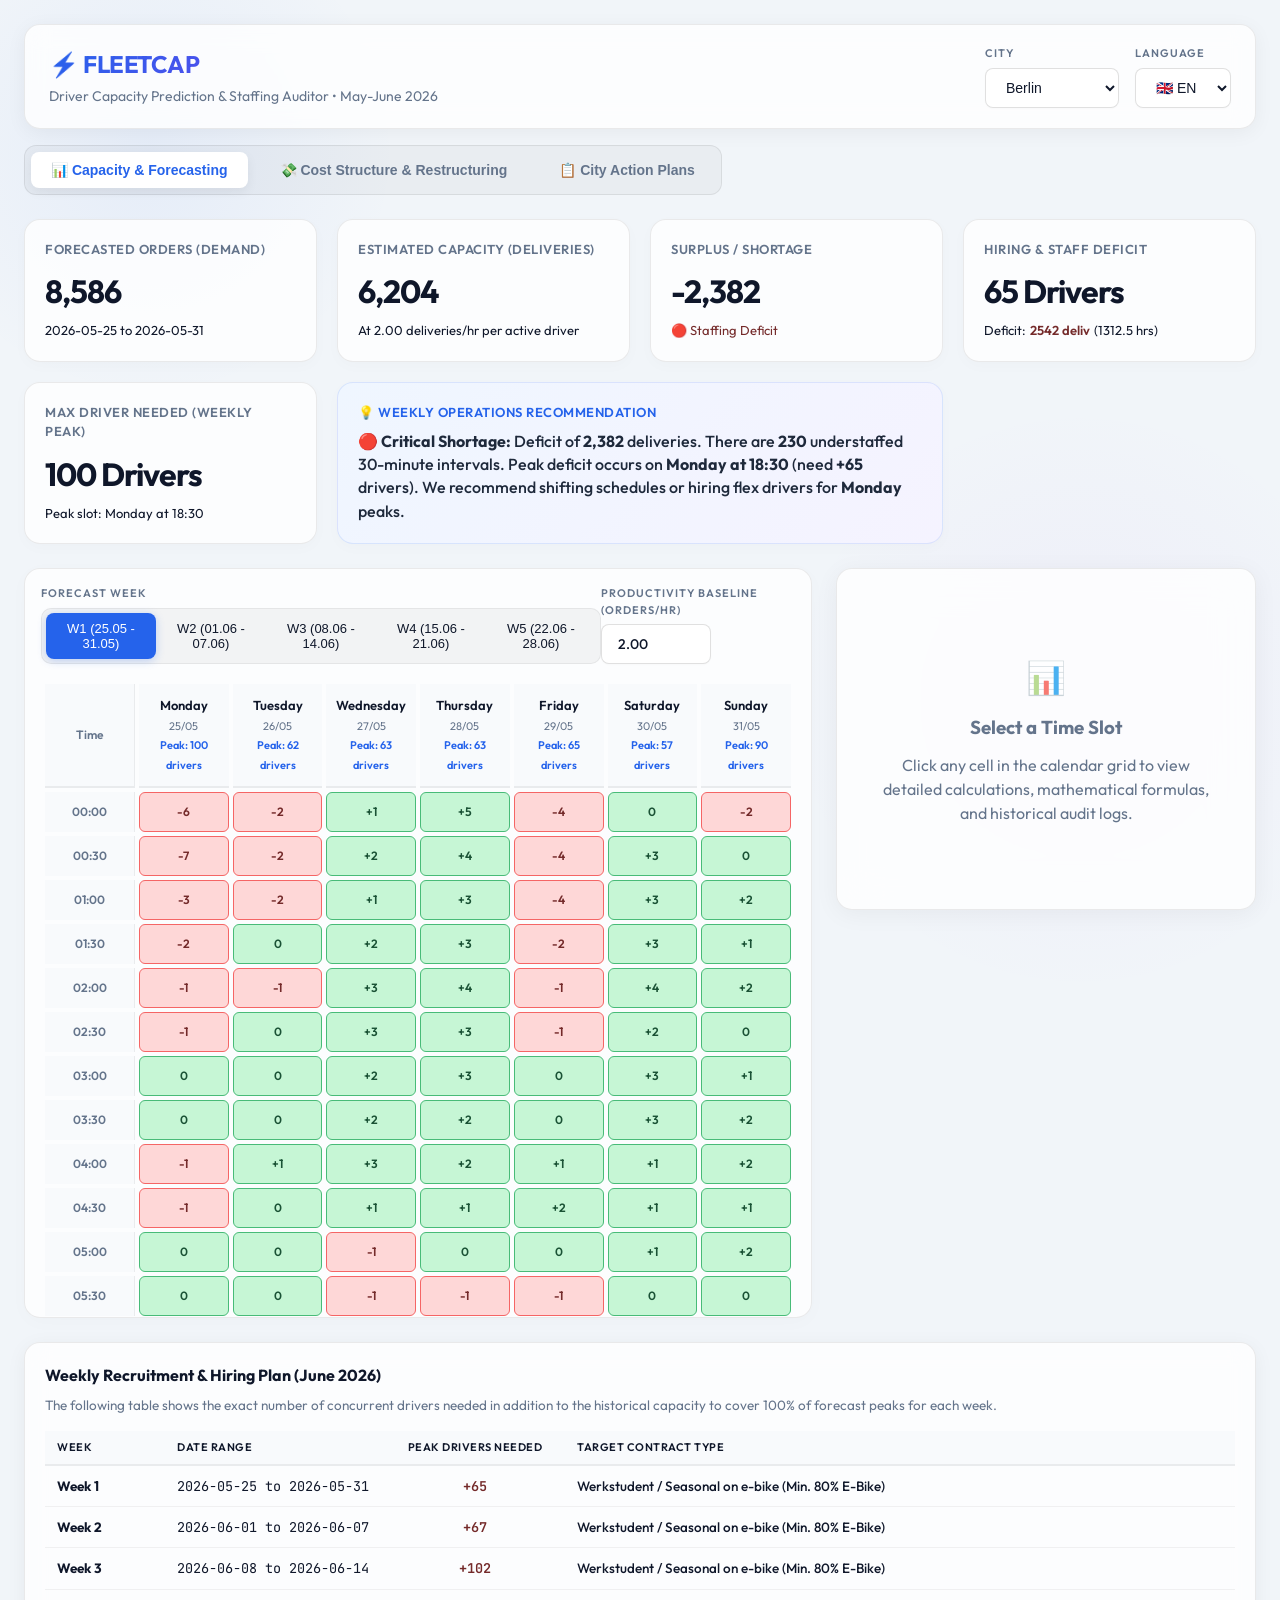
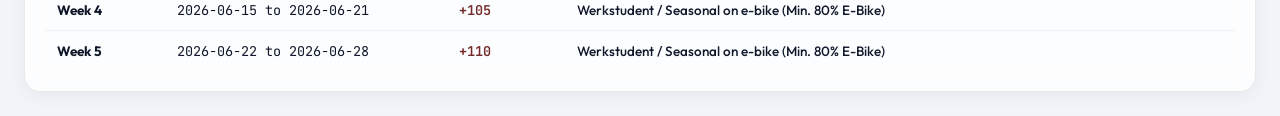
==== commit eeee65af: "Fix TypeError reading steps of undefined for Saarbrücken" ====
--- a/fleetcap.html
+++ b/fleetcap.html
@@ -1345,6 +1345,14 @@
       {
         "ro": "`Minijob` + `Car`: 120.0 h (100%) | Cost: 28.34 EUR/h | TPH: 1.5 | KPH: 11.2",
         "en": "`Minijob` + `Car`: 120.0 h (100%) | Cost: 28.34 EUR/h | TPH: 1.5 | KPH: 11.2"
+      }
+    ],
+    "steps": [
+      {
+        "title_ro": "Eliminarea Minijobs (Mașină)",
+        "desc_ro": "Renunțarea la contractele de tip Minijob pe mașină (care depășesc 28 EUR/h).",
+        "title_en": "Eliminate Minijobs (Car)",
+        "desc_en": "Phase out Minijob car contracts (>28 EUR/h) due to high tax rates and vehicle costs."
       }
     ]
   },
